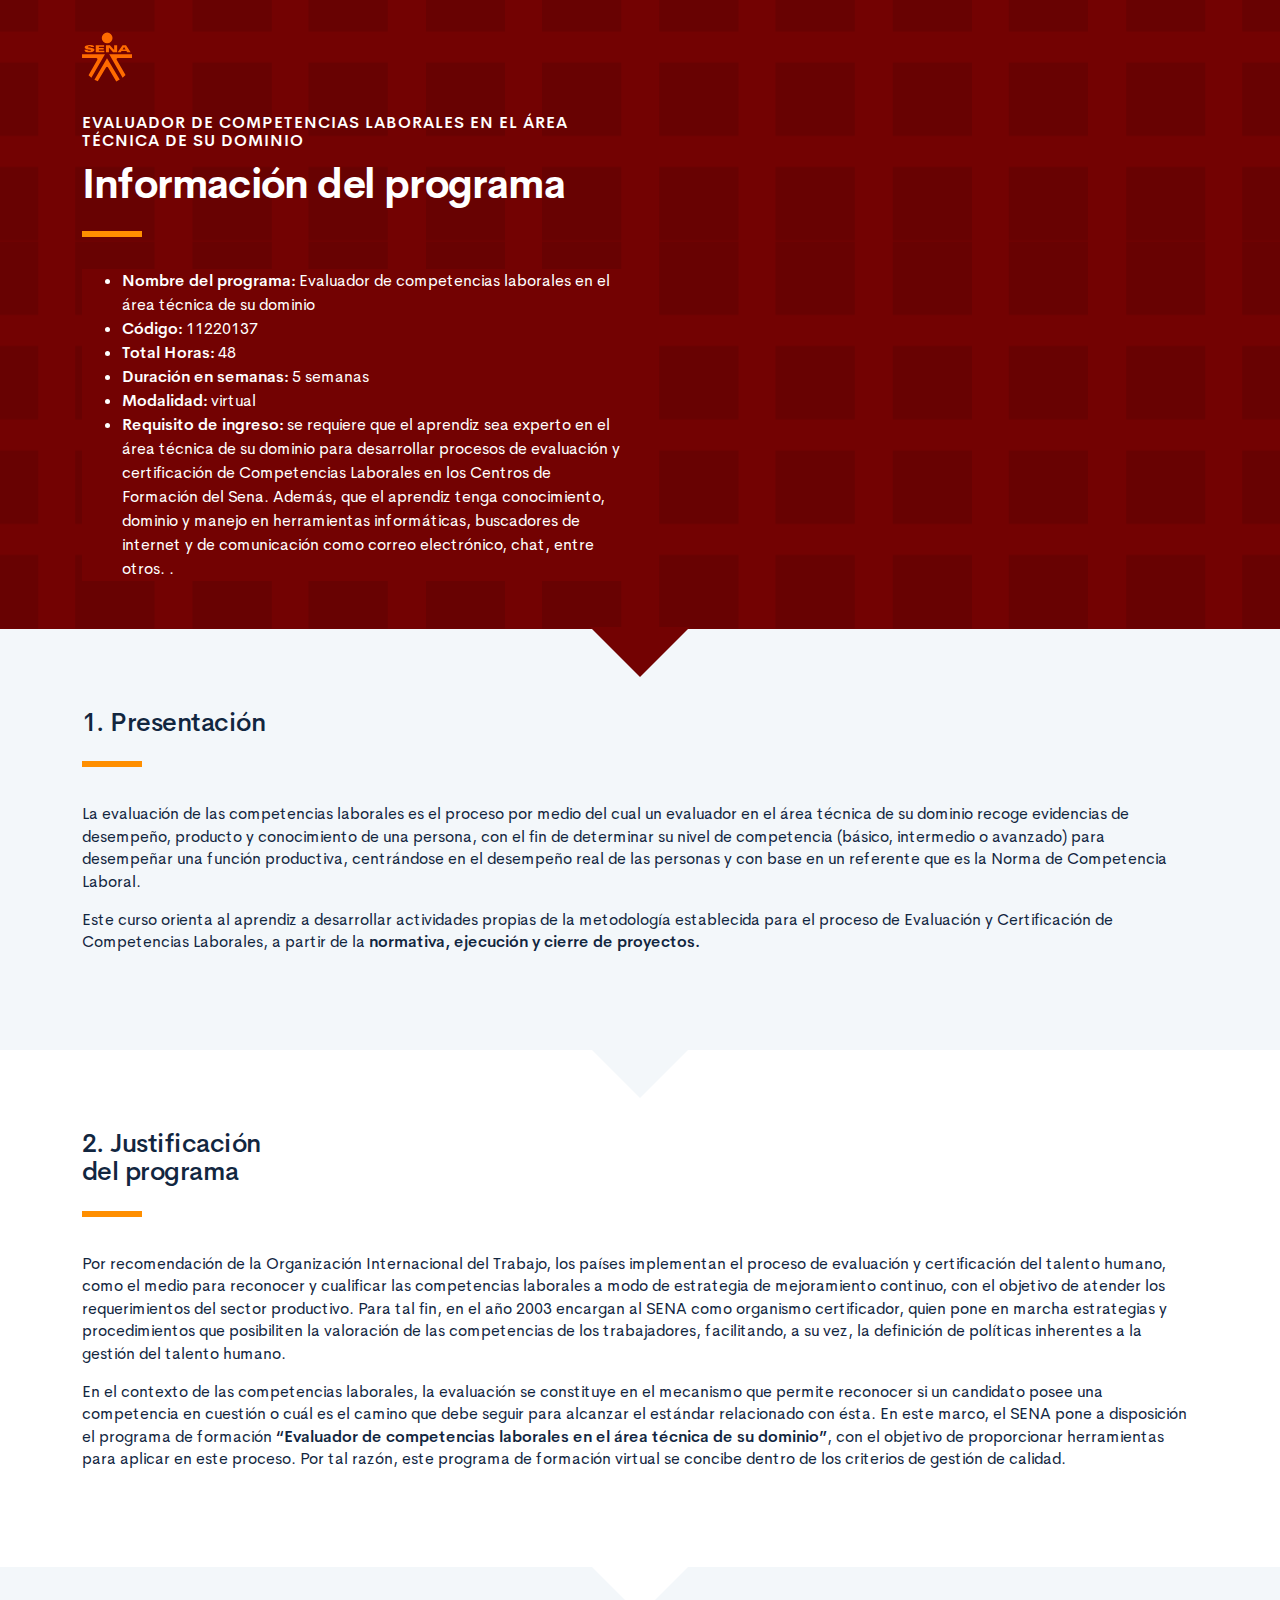
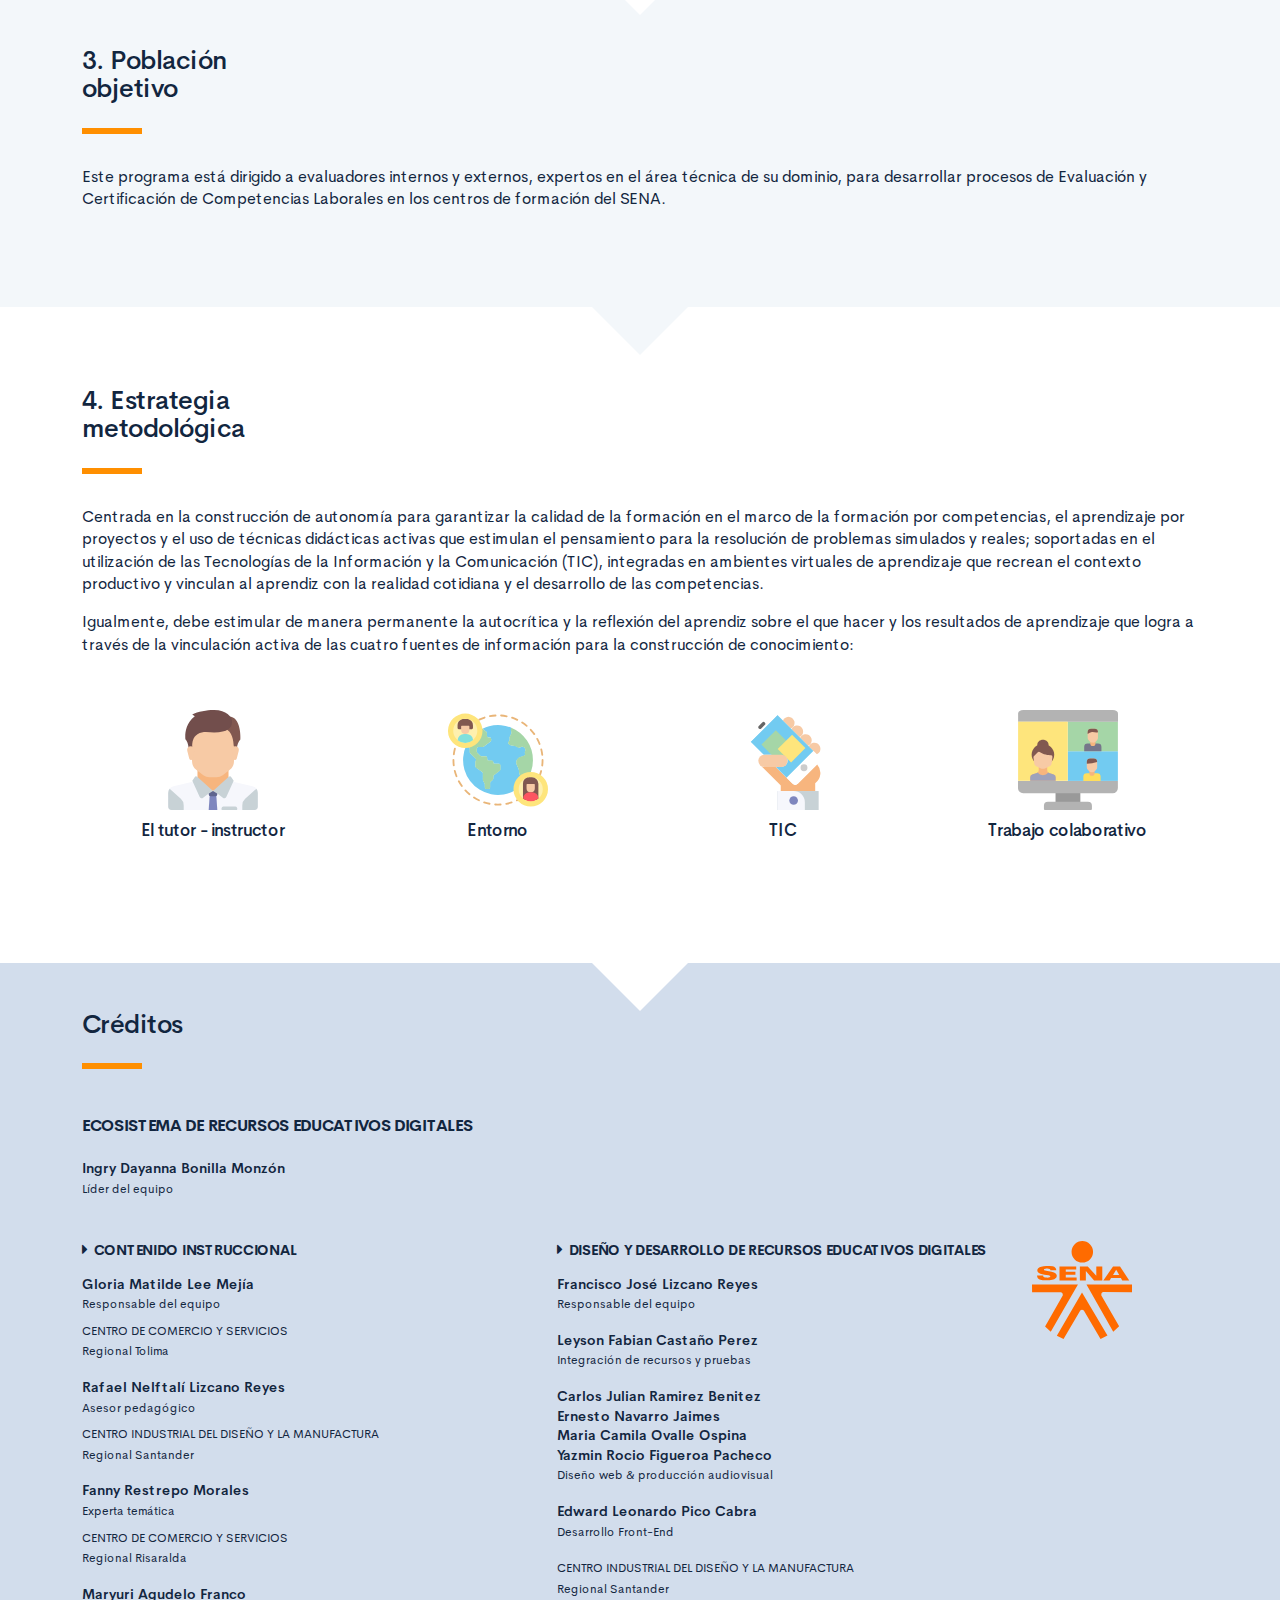
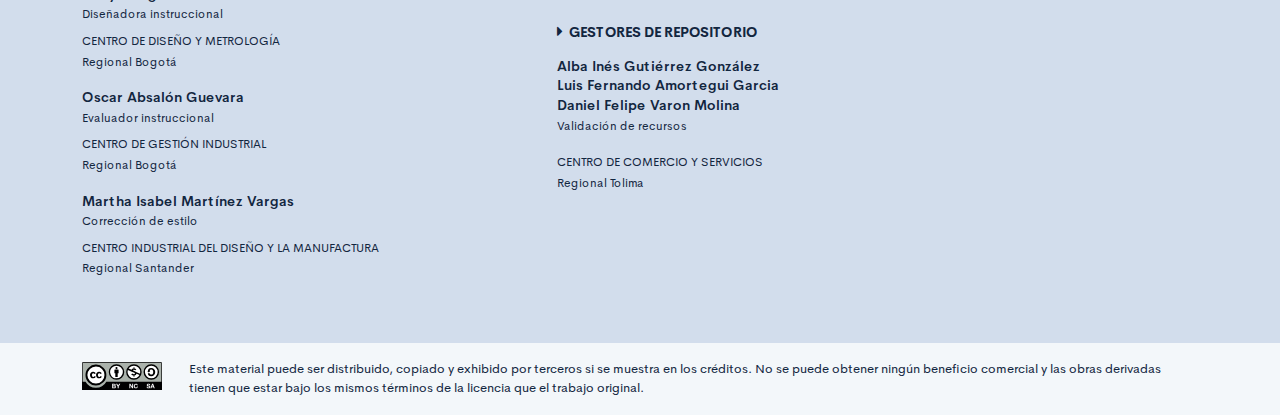
==== public/info.html @ 1df07b6f "Programación 1" ====
<!DOCTYPE html>
<html lang="es">
    <head>
        <meta charset="UTF-8">
        <meta name="viewport" content="width=device-width, user-scalable=no, initial-scale=1.0, maximum-scale=1.0, minimum-scale=1.0">
        <title>Información del programa: Salud Penitenciaria</title>
        <meta meta name="description" content="Ruta de aprendizaje programa Salud penitenciaria.">
        <link rel="icon" type="image/svg+xml" href="assets/images/logos/senaLogo.svg">
        <link rel="stylesheet" href="assets/fonts/feather/feather.css">
        <link rel="stylesheet" href="assets/fonts/fontawesome/css/font-awesome.css">
        <link href="assets/css/fancybox.css" rel="stylesheet">
        <link href="assets/css/animate.css" rel="stylesheet">
        <link rel="stylesheet" href="assets/css/main.css">
    </head>
    <body class="theme-dark page-header-textura" id="page-home">
        <header class="curso-presentacion page-header" id="CursoPresentacion">
            <div class="page-textura">
                <div class="container">
                    <div class="curso-topbar justify-content-center justify-content-md-start"><a class="curso-topbar__logo"><svg xmlns="http://www.w3.org/2000/svg" width="168.273" height="164.177" viewBox="0 0 168.273 164.177">
                                <path id="SENA_LOGO" data-name="SENA LOGO" d="M85.349,1a18.09,18.09,0,1,0,18.09,18.09h0A18.1,18.1,0,0,0,85.349,1ZM25.617,42.983a33.722,33.722,0,0,0-9.386,1.024,11.156,11.156,0,0,0-5.12,2.56A5.346,5.346,0,0,0,10.086,52.2c.683,1.707,2.56,2.9,4.608,3.584,4.437,1.536,9.386,1.877,13.994,2.731a5.1,5.1,0,0,1,2.389,1.024,1.369,1.369,0,0,1-.683,2.048,9.146,9.146,0,0,1-5.291.683A8.354,8.354,0,0,1,20.5,61.244a1.962,1.962,0,0,1-.853-2.389H9.233A7.663,7.663,0,0,0,10.6,63.463a7.59,7.59,0,0,0,4.267,2.389A28.541,28.541,0,0,0,23.4,66.876,52.426,52.426,0,0,0,35,66.023a11.043,11.043,0,0,0,5.8-2.9,5.358,5.358,0,0,0-1.365-8.533,21.267,21.267,0,0,0-5.8-2.048c-3.072-.683-5.973-1.024-9.045-1.536a9.114,9.114,0,0,1-3.072-.853,1.226,1.226,0,0,1,0-2.219,9.369,9.369,0,0,1,4.437-.683,10.554,10.554,0,0,1,4.608.853A1.877,1.877,0,0,1,31.59,49.81h9.9a5.669,5.669,0,0,0-1.195-3.584A8.875,8.875,0,0,0,35.515,43.5c-3.584-.341-6.827-.512-9.9-.512Zm21.333.683V67.217H75.792V62.1H57.531V57.489H73.744V52.54H57.531V48.786H75.109v-5.12Zm47.615,0H81.253V67.217H91.322V51.346l13.824,15.872h13.824V43.666H108.9v15.7Zm42.495,0L120.676,67.217h10.581l2.56-4.267H150.2l2.389,4.267h11.776l-15.53-23.551ZM142.35,49.3l5.12,8.533h-10.41ZM.7,74.044l.171,12.8L49,86.673c2.389.512,3.925,2.048,3.413,5.8l-29.7,51.711,9.557,9.045L78.01,74.044Zm91.646,0L137.4,152.89l9.9-8.874L117.433,92.3c-.512-3.584.853-5.291,3.413-5.8l48.127.171V74.044ZM84.837,87.185,42.512,159.546l11.264,5.461,28.159-47.615a4.283,4.283,0,0,1,2.9-1.195,4.681,4.681,0,0,1,3.072,1.195l28.159,47.786,11.605-5.973Z" transform="translate(-0.7 -1)" fill="#FF6B00" />
                            </svg>
                        </a></div>
                    <div class="curso-portada">
                        <div class="row align-items-center">
                            <div class="col-12 col-lg-6">
                                <h3 class="curso-subtitulo">Evaluador de competencias laborales en el área técnica de su dominio</h3>
                                <h1 class="curso-titulo">Información del programa</h1>
                                <div class="brand-line-primary"></div>
                                <p class="curso-descripcion">
                                <ul class="bg-brand-color-dark text-white">
                                    <li> <span><strong>Nombre del programa:</strong> Evaluador de competencias laborales en el área técnica de su dominio</span></li>
                                    <li> <span><strong>Código:</strong> 11220137</span></li>
                                    <li> <span><strong>Total Horas:</strong> 48</span></li>
                                    <li> <span><strong>Duración en semanas:</strong> 5 semanas</span></li>
                                    <li> <span><strong>Modalidad:</strong> virtual</span></li>
                                    <li> <span><strong>Requisito de ingreso:</strong> se requiere que el aprendiz sea experto en el área técnica de su dominio para desarrollar procesos de evaluación y certificación de Competencias Laborales en los Centros de Formación del Sena. Además, que el aprendiz tenga conocimiento, dominio y manejo en herramientas informáticas, buscadores de internet y de comunicación como correo electrónico, chat, entre otros. </i>.</span></li>
                                </ul>
                                </p>
                            </div>
                            <div class="col-12 col-lg-6">
                                <div class="embed-responsive embed-responsive-16by9"><iframe class="embed-responsive-item" width="560" height="315" src="https://www.youtube.com/embed/yAttOSxoYdc" frameborder="0" allow="accelerometer; autoplay; encrypted-media; gyroscope; picture-in-picture" allowfullscreen=""> </iframe></div>
                            </div>
                        </div>
                    </div>
                </div>
            </div>
        </header>
        <section class="section section-dark" id="Presentacion">
            <div class="container">
                <h1> 1. Presentación</h1>
                <div class="brand-line-primary"></div>
                <p class="mt-5">La evaluación de las competencias laborales es el proceso por medio del cual un evaluador en el área técnica de su dominio recoge evidencias de desempeño, producto y conocimiento de una persona, con el fin de determinar su nivel de competencia (básico, intermedio o avanzado) para desempeñar una función productiva, centrándose en el desempeño real de las personas y con base en un referente que es la Norma de Competencia Laboral.</p>
                <p>Este curso orienta al aprendiz a desarrollar actividades propias de la metodología establecida para el proceso de Evaluación y Certificación de Competencias Laborales, a partir de la <strong>normativa, ejecución y cierre de proyectos.</strong> </p>
            </div>
        </section>
        <section class="section section-light" id="Justificacion">
            <div class="container">
                <h1> 2. Justificación<br> del programa</h1>
                <div class="brand-line-primary"></div>
                <p class="mt-5">Por recomendación de la Organización Internacional del Trabajo, los países implementan el proceso de evaluación y certificación del talento humano, como el medio para reconocer y cualificar las competencias laborales a modo de estrategia de mejoramiento continuo, con el objetivo de atender los requerimientos del sector productivo. Para tal fin, en el año 2003 encargan al SENA como organismo certificador, quien pone en marcha estrategias y procedimientos que posibiliten la valoración de las competencias de los trabajadores, facilitando, a su vez, la definición de políticas inherentes a la gestión del talento humano.</p>
                <p>En el contexto de las competencias laborales, la evaluación se constituye en el mecanismo que permite reconocer si un candidato posee una competencia en cuestión o cuál es el camino que debe seguir para alcanzar el estándar relacionado con ésta. En este marco, el SENA pone a disposición el programa de formación <strong>“Evaluador de competencias laborales en el área técnica de su dominio”</strong>, con el objetivo de proporcionar herramientas para aplicar en este proceso. Por tal razón, este programa de formación virtual se concibe dentro de los criterios de gestión de calidad.</p>
            </div>
        </section>
        <section class="section section-dark" id="Poblacion">
            <div class="container">
                <h1> 3. Población <br>objetivo</h1>
                <div class="brand-line-primary"></div>
                <p>Este programa está dirigido a evaluadores internos y externos, expertos en el área técnica de su dominio, para desarrollar procesos de Evaluación y Certificación de Competencias Laborales en los centros de formación del SENA.</p>
            </div>
        </section>
        <section class="section section-light" id="Estrategia">
            <div class="container">
                <h1>4. Estrategia <br>metodológica</h1>
                <div class="brand-line-primary"></div>
                <p>Centrada en la construcción de autonomía para garantizar la calidad de la formación en el marco de la formación por competencias, el aprendizaje por proyectos y el uso de técnicas didácticas activas que estimulan el pensamiento para la resolución de problemas simulados y reales; soportadas en el utilización de las Tecnologías de la Información y la Comunicación (TIC), integradas en ambientes virtuales de aprendizaje que recrean el contexto productivo y vinculan al aprendiz con la realidad cotidiana y el desarrollo de las competencias. </p>
                <p>Igualmente, debe estimular de manera permanente la autocrítica y la reflexión del aprendiz sobre el que hacer y los resultados de aprendizaje que logra a través de la vinculación activa de las cuatro fuentes de información para la construcción de conocimiento: </p>
                <div class="row mt-4">
                    <article class="col-md-6 col-lg-3 my-2">
                        <div class="box bg-gray-200 d-flex flex-column justify-content-center align-items-center p-4 rounded-lg"><img class="img-fluid" src="assets/images/info/tutor.svg" style="width: 100px; height: 100px;">
                            <h3 class="my-3">El tutor - instructor</h3>
                        </div>
                    </article>
                    <article class="col-md-6 col-lg-3 my-2">
                        <div class="box bg-gray-200 d-flex flex-column justify-content-center align-items-center p-4 rounded-lg"><img class="img-fluid" src="assets/images/info/entorno.svg" style="width: 100px; height: 100px;">
                            <h3 class="my-3">Entorno</h3>
                        </div>
                    </article>
                    <article class="col-md-6 col-lg-3 my-2">
                        <div class="box bg-gray-200 d-flex flex-column justify-content-center align-items-center p-4 rounded-lg"><img class="img-fluid" src="assets/images/info/tic.svg" style="width: 100px; height: 100px;">
                            <h3 class="my-3">TIC</h3>
                        </div>
                    </article>
                    <article class="col-md-6 col-lg-3 my-2">
                        <div class="box bg-gray-200 d-flex flex-column justify-content-center align-items-center p-4 rounded-lg" style="height: 100%;"><img class="img-fluid" src="assets/images/info/colaborativo.svg" style="width: 100px; height: 100px;">
                            <h3 class="my-3">Trabajo colaborativo</h3>
                        </div>
                    </article>
                </div>
            </div>
        </section>
        <footer class="footer" id="Creditos">
            <div class="container">
                <h1>Créditos </h1>
                <div class="brand-line-primary"></div>
                <div class="row">
                    <div class="col-12 col-md-5">
                        <h3 class="footer-subtitulo mb-4">ECOSISTEMA DE RECURSOS EDUCATIVOS DIGITALES </h3>
                        <p class="footer-texto mb-2"><strong>Ingry Dayanna Bonilla Monzón</strong><br /> <span class="text-small">Líder del equipo</span></p>
                    </div>
                </div>
                <div class="row mt-5">
                    <div class="col-12 col-md-5">
                        <h4 class="footer-subtitulo-2 mt-0">
                            <div class="fa fa-caret-right mr-2"></div>Contenido Instruccional
                        </h4>
                        <p class="footer-texto mb-2"><strong>Gloria Matilde Lee Mejía </strong><br /> <span class="text-small">Responsable del equipo</span></p>
                        <p class="footer-texto"><span class="text-small text-uppercase">Centro de Comercio y Servicios</span><br /><span class="text-small">Regional Tolima</span></p>
                        <p class="footer-texto mb-2"><strong>Rafael Nelftalí Lizcano Reyes</strong><br /> <span class="text-small">Asesor pedagógico<br /></span></p>
                        <p class="footer-texto"><span class="text-small text-uppercase">Centro industrial del diseño y la manufactura </span><br /><span class="text-small">Regional Santander </span></p>
                        <p class="footer-texto mb-2"><strong>Fanny Restrepo Morales</strong><br /><span class="text-small">Experta temática<br /></span></p>
                        <p class="footer-texto"><span class="text-small text-uppercase">Centro de Comercio y Servicios </span><br /><span class="text-small">Regional Risaralda</span></p>
                        <p class="footer-texto mb-2"><strong>Maryuri Agudelo Franco</strong><br /><span class="text-small">Diseñadora instruccional<br /></span></p>
                        <p class="footer-texto"><span class="text-small text-uppercase">Centro de Diseño y Metrología </span><br /><span class="text-small">Regional Bogotá </span></p>
                        <p class="footer-texto mb-2"><strong>Oscar Absalón Guevara</strong><br /> <span class="text-small">Evaluador instruccional<br /></span></p>
                        <p class="footer-texto"><span class="text-small text-uppercase">Centro de Gestión Industrial</span><br /><span class="text-small">Regional Bogotá </span></p>
                        <p class="footer-texto mb-2"><strong>Martha Isabel Martínez Vargas</strong><br /> <span class="text-small">Corrección de estilo<br /></span></p>
                        <p class="footer-texto"><span class="text-small text-uppercase">Centro industrial del diseño y la manufactura</span><br /><span class="text-small">Regional Santander</span></p>
                    </div>
                    <div class="col-12 col-md-5">
                        <h4 class="footer-subtitulo-2 mt-0">
                            <div class="fa fa-caret-right mr-2"></div>Diseño y desarrollo de recursos educativos digitales
                        </h4>
                        <p class="footer-texto"><strong>Francisco José Lizcano Reyes </strong><br /> <span class="text-small">Responsable del equipo<br /></span></p>
                        <p class="footer-texto"><strong>Leyson Fabian Castaño Perez</strong><br /> <span class="text-small">Integración de recursos y pruebas<br /></span></p>
                        <p class="footer-texto"> <strong>Carlos Julian Ramirez Benitez</strong><br />
                            <strong>Ernesto Navarro Jaimes</strong><br />
                            <strong>Maria Camila Ovalle Ospina</strong><br />
                            <strong>Yazmin Rocio Figueroa Pacheco</strong><br /><span class="text-small">Diseño web & producción audiovisual<br /></span></p>
                        <p class="footer-texto"><strong>Edward Leonardo Pico Cabra</strong><br /> <span class="text-small">Desarrollo Front-End<br /></span></p>
                        <p class="footer-texto"><span class="text-small text-uppercase">CENTRO INDUSTRIAL DEL DISEÑO Y LA MANUFACTURA </span><br /><span class="text-small">Regional Santander </span></p>
                        <h4 class="footer-subtitulo-2 mt-4">
                            <div class="fa fa-caret-right mr-2"></div>Gestores de repositorio
                        </h4>
                        <p class="footer-texto"> <strong>Alba Inés Gutiérrez González</strong><br />
                            <strong>Luis Fernando Amortegui Garcia</strong><br />
                            <strong>Daniel Felipe Varon Molina</strong><br /><span class="text-small">Validación de recursos<br /></span></p>
                        <p class="footer-texto"><span class="text-small text-uppercase">CENTRO DE COMERCIO Y SERVICIOS</span><br /><span class="text-small">Regional Tolima</span></p>
                    </div>
                    <div class="col-12 col-md-2">
                        <div class="d-flex flex-column justify-content-center"><img src="assets/images/logos/senaLogo.svg" style="max-width:100px" /></div>
                    </div>
                </div>
            </div>
        </footer>
        <section id="cc">
            <div class="container">
                <div class="d-flex flex-column flex-sm-row"><span class="pr-3"><i class="icon cc"></i></span><span>Este material puede ser distribuido, copiado y exhibido por terceros si se muestra en los créditos. No se puede obtener ningún beneficio comercial y las obras derivadas tienen que estar bajo los mismos términos de la licencia que el trabajo original.</span></div>
            </div>
        </section>
    </body>
</html>
---- public/assets/fonts/feather/feather.css ----
@font-face {
  font-family: 'Feather';
  src:
    url('fonts/Feather.ttf?sdxovp') format('truetype'),
    url('fonts/Feather.woff?sdxovp') format('woff'),
    url('fonts/Feather.svg?sdxovp#Feather') format('svg');
  font-weight: normal;
  font-style: normal;
}

.fe {
  /* use !important to prevent issues with browser extensions that change fonts */
  font-family: 'Feather' !important;
  speak: none;
  font-style: normal;
  font-weight: normal;
  font-variant: normal;
  text-transform: none;
  line-height: 1;

  /* Better Font Rendering =========== */
  -webkit-font-smoothing: antialiased;
  -moz-osx-font-smoothing: grayscale;
}

.fe-activity:before {
  content: "\e900";
}
.fe-airplay:before {
  content: "\e901";
}
.fe-alert-circle:before {
  content: "\e902";
}
.fe-alert-octagon:before {
  content: "\e903";
}
.fe-alert-triangle:before {
  content: "\e904";
}
.fe-align-center:before {
  content: "\e905";
}
.fe-align-justify:before {
  content: "\e906";
}
.fe-align-left:before {
  content: "\e907";
}
.fe-align-right:before {
  content: "\e908";
}
.fe-anchor:before {
  content: "\e909";
}
.fe-aperture:before {
  content: "\e90a";
}
.fe-archive:before {
  content: "\e90b";
}
.fe-arrow-down:before {
  content: "\e90c";
}
.fe-arrow-down-circle:before {
  content: "\e90d";
}
.fe-arrow-down-left:before {
  content: "\e90e";
}
.fe-arrow-down-right:before {
  content: "\e90f";
}
.fe-arrow-left:before {
  content: "\e910";
}
.fe-arrow-left-circle:before {
  content: "\e911";
}
.fe-arrow-right:before {
  content: "\e912";
}
.fe-arrow-right-circle:before {
  content: "\e913";
}
.fe-arrow-up:before {
  content: "\e914";
}
.fe-arrow-up-circle:before {
  content: "\e915";
}
.fe-arrow-up-left:before {
  content: "\e916";
}
.fe-arrow-up-right:before {
  content: "\e917";
}
.fe-at-sign:before {
  content: "\e918";
}
.fe-award:before {
  content: "\e919";
}
.fe-bar-chart:before {
  content: "\e91a";
}
.fe-bar-chart-2:before {
  content: "\e91b";
}
.fe-battery:before {
  content: "\e91c";
}
.fe-battery-charging:before {
  content: "\e91d";
}
.fe-bell:before {
  content: "\e91e";
}
.fe-bell-off:before {
  content: "\e91f";
}
.fe-bluetooth:before {
  content: "\e920";
}
.fe-bold:before {
  content: "\e921";
}
.fe-book:before {
  content: "\e922";
}
.fe-book-open:before {
  content: "\e923";
}
.fe-bookmark:before {
  content: "\e924";
}
.fe-box:before {
  content: "\e925";
}
.fe-briefcase:before {
  content: "\e926";
}
.fe-calendar:before {
  content: "\e927";
}
.fe-camera:before {
  content: "\e928";
}
.fe-camera-off:before {
  content: "\e929";
}
.fe-cast:before {
  content: "\e92a";
}
.fe-check:before {
  content: "\e92b";
}
.fe-check-circle:before {
  content: "\e92c";
}
.fe-check-square:before {
  content: "\e92d";
}
.fe-chevron-down:before {
  content: "\e92e";
}
.fe-chevron-left:before {
  content: "\e92f";
}
.fe-chevron-right:before {
  content: "\e930";
}
.fe-chevron-up:before {
  content: "\e931";
}
.fe-chevrons-down:before {
  content: "\e932";
}
.fe-chevrons-left:before {
  content: "\e933";
}
.fe-chevrons-right:before {
  content: "\e934";
}
.fe-chevrons-up:before {
  content: "\e935";
}
.fe-chrome:before {
  content: "\e936";
}
.fe-circle:before {
  content: "\e937";
}
.fe-clipboard:before {
  content: "\e938";
}
.fe-clock:before {
  content: "\e939";
}
.fe-cloud:before {
  content: "\e93a";
}
.fe-cloud-drizzle:before {
  content: "\e93b";
}
.fe-cloud-lightning:before {
  content: "\e93c";
}
.fe-cloud-off:before {
  content: "\e93d";
}
.fe-cloud-rain:before {
  content: "\e93e";
}
.fe-cloud-snow:before {
  content: "\e93f";
}
.fe-code:before {
  content: "\e940";
}
.fe-codepen:before {
  content: "\e941";
}
.fe-command:before {
  content: "\e942";
}
.fe-compass:before {
  content: "\e943";
}
.fe-copy:before {
  content: "\e944";
}
.fe-corner-down-left:before {
  content: "\e945";
}
.fe-corner-down-right:before {
  content: "\e946";
}
.fe-corner-left-down:before {
  content: "\e947";
}
.fe-corner-left-up:before {
  content: "\e948";
}
.fe-corner-right-down:before {
  content: "\e949";
}
.fe-corner-right-up:before {
  content: "\e94a";
}
.fe-corner-up-left:before {
  content: "\e94b";
}
.fe-corner-up-right:before {
  content: "\e94c";
}
.fe-cpu:before {
  content: "\e94d";
}
.fe-credit-card:before {
  content: "\e94e";
}
.fe-crop:before {
  content: "\e94f";
}
.fe-crosshair:before {
  content: "\e950";
}
.fe-database:before {
  content: "\e951";
}
.fe-delete:before {
  content: "\e952";
}
.fe-disc:before {
  content: "\e953";
}
.fe-dollar-sign:before {
  content: "\e954";
}
.fe-download:before {
  content: "\e955";
}
.fe-download-cloud:before {
  content: "\e956";
}
.fe-droplet:before {
  content: "\e957";
}
.fe-edit:before {
  content: "\e958";
}
.fe-edit-2:before {
  content: "\e959";
}
.fe-edit-3:before {
  content: "\e95a";
}
.fe-external-link:before {
  content: "\e95b";
}
.fe-eye:before {
  content: "\e95c";
}
.fe-eye-off:before {
  content: "\e95d";
}
.fe-facebook:before {
  content: "\e95e";
}
.fe-fast-forward:before {
  content: "\e95f";
}
.fe-feather:before {
  content: "\e960";
}
.fe-file:before {
  content: "\e961";
}
.fe-file-minus:before {
  content: "\e962";
}
.fe-file-plus:before {
  content: "\e963";
}
.fe-file-text:before {
  content: "\e964";
}
.fe-film:before {
  content: "\e965";
}
.fe-filter:before {
  content: "\e966";
}
.fe-flag:before {
  content: "\e967";
}
.fe-folder:before {
  content: "\e968";
}
.fe-folder-minus:before {
  content: "\e969";
}
.fe-folder-plus:before {
  content: "\e96a";
}
.fe-gift:before {
  content: "\e96b";
}
.fe-git-branch:before {
  content: "\e96c";
}
.fe-git-commit:before {
  content: "\e96d";
}
.fe-git-merge:before {
  content: "\e96e";
}
.fe-git-pull-request:before {
  content: "\e96f";
}
.fe-github:before {
  content: "\e970";
}
.fe-gitlab:before {
  content: "\e971";
}
.fe-globe:before {
  content: "\e972";
}
.fe-grid:before {
  content: "\e973";
}
.fe-hard-drive:before {
  content: "\e974";
}
.fe-hash:before {
  content: "\e975";
}
.fe-headphones:before {
  content: "\e976";
}
.fe-heart:before {
  content: "\e977";
}
.fe-help-circle:before {
  content: "\e978";
}
.fe-home:before {
  content: "\e979";
}
.fe-image:before {
  content: "\e97a";
}
.fe-inbox:before {
  content: "\e97b";
}
.fe-info:before {
  content: "\e97c";
}
.fe-instagram:before {
  content: "\e97d";
}
.fe-italic:before {
  content: "\e97e";
}
.fe-layers:before {
  content: "\e97f";
}
.fe-layout:before {
  content: "\e980";
}
.fe-life-buoy:before {
  content: "\e981";
}
.fe-link:before {
  content: "\e982";
}
.fe-link-2:before {
  content: "\e983";
}
.fe-linkedin:before {
  content: "\e984";
}
.fe-list:before {
  content: "\e985";
}
.fe-loader:before {
  content: "\e986";
}
.fe-lock:before {
  content: "\e987";
}
.fe-log-in:before {
  content: "\e988";
}
.fe-log-out:before {
  content: "\e989";
}
.fe-mail:before {
  content: "\e98a";
}
.fe-map:before {
  content: "\e98b";
}
.fe-map-pin:before {
  content: "\e98c";
}
.fe-maximize:before {
  content: "\e98d";
}
.fe-maximize-2:before {
  content: "\e98e";
}
.fe-menu:before {
  content: "\e98f";
}
.fe-message-circle:before {
  content: "\e990";
}
.fe-message-square:before {
  content: "\e991";
}
.fe-mic:before {
  content: "\e992";
}
.fe-mic-off:before {
  content: "\e993";
}
.fe-minimize:before {
  content: "\e994";
}
.fe-minimize-2:before {
  content: "\e995";
}
.fe-minus:before {
  content: "\e996";
}
.fe-minus-circle:before {
  content: "\e997";
}
.fe-minus-square:before {
  content: "\e998";
}
.fe-monitor:before {
  content: "\e999";
}
.fe-moon:before {
  content: "\e99a";
}
.fe-more-horizontal:before {
  content: "\e99b";
}
.fe-more-vertical:before {
  content: "\e99c";
}
.fe-move:before {
  content: "\e99d";
}
.fe-music:before {
  content: "\e99e";
}
.fe-navigation:before {
  content: "\e99f";
}
.fe-navigation-2:before {
  content: "\e9a0";
}
.fe-octagon:before {
  content: "\e9a1";
}
.fe-package:before {
  content: "\e9a2";
}
.fe-paperclip:before {
  content: "\e9a3";
}
.fe-pause:before {
  content: "\e9a4";
}
.fe-pause-circle:before {
  content: "\e9a5";
}
.fe-percent:before {
  content: "\e9a6";
}
.fe-phone:before {
  content: "\e9a7";
}
.fe-phone-call:before {
  content: "\e9a8";
}
.fe-phone-forwarded:before {
  content: "\e9a9";
}
.fe-phone-incoming:before {
  content: "\e9aa";
}
.fe-phone-missed:before {
  content: "\e9ab";
}
.fe-phone-off:before {
  content: "\e9ac";
}
.fe-phone-outgoing:before {
  content: "\e9ad";
}
.fe-pie-chart:before {
  content: "\e9ae";
}
.fe-play:before {
  content: "\e9af";
}
.fe-play-circle:before {
  content: "\e9b0";
}
.fe-plus:before {
  content: "\e9b1";
}
.fe-plus-circle:before {
  content: "\e9b2";
}
.fe-plus-square:before {
  content: "\e9b3";
}
.fe-pocket:before {
  content: "\e9b4";
}
.fe-power:before {
  content: "\e9b5";
}
.fe-printer:before {
  content: "\e9b6";
}
.fe-radio:before {
  content: "\e9b7";
}
.fe-refresh-ccw:before {
  content: "\e9b8";
}
.fe-refresh-cw:before {
  content: "\e9b9";
}
.fe-repeat:before {
  content: "\e9ba";
}
.fe-rewind:before {
  content: "\e9bb";
}
.fe-rotate-ccw:before {
  content: "\e9bc";
}
.fe-rotate-cw:before {
  content: "\e9bd";
}
.fe-rss:before {
  content: "\e9be";
}
.fe-save:before {
  content: "\e9bf";
}
.fe-scissors:before {
  content: "\e9c0";
}
.fe-search:before {
  content: "\e9c1";
}
.fe-send:before {
  content: "\e9c2";
}
.fe-server:before {
  content: "\e9c3";
}
.fe-settings:before {
  content: "\e9c4";
}
.fe-share:before {
  content: "\e9c5";
}
.fe-share-2:before {
  content: "\e9c6";
}
.fe-shield:before {
  content: "\e9c7";
}
.fe-shield-off:before {
  content: "\e9c8";
}
.fe-shopping-bag:before {
  content: "\e9c9";
}
.fe-shopping-cart:before {
  content: "\e9ca";
}
.fe-shuffle:before {
  content: "\e9cb";
}
.fe-sidebar:before {
  content: "\e9cc";
}
.fe-skip-back:before {
  content: "\e9cd";
}
.fe-skip-forward:before {
  content: "\e9ce";
}
.fe-slack:before {
  content: "\e9cf";
}
.fe-slash:before {
  content: "\e9d0";
}
.fe-sliders:before {
  content: "\e9d1";
}
.fe-smartphone:before {
  content: "\e9d2";
}
.fe-speaker:before {
  content: "\e9d3";
}
.fe-square:before {
  content: "\e9d4";
}
.fe-star:before {
  content: "\e9d5";
}
.fe-stop-circle:before {
  content: "\e9d6";
}
.fe-sun:before {
  content: "\e9d7";
}
.fe-sunrise:before {
  content: "\e9d8";
}
.fe-sunset:before {
  content: "\e9d9";
}
.fe-tablet:before {
  content: "\e9da";
}
.fe-tag:before {
  content: "\e9db";
}
.fe-target:before {
  content: "\e9dc";
}
.fe-terminal:before {
  content: "\e9dd";
}
.fe-thermometer:before {
  content: "\e9de";
}
.fe-thumbs-down:before {
  content: "\e9df";
}
.fe-thumbs-up:before {
  content: "\e9e0";
}
.fe-toggle-left:before {
  content: "\e9e1";
}
.fe-toggle-right:before {
  content: "\e9e2";
}
.fe-trash:before {
  content: "\e9e3";
}
.fe-trash-2:before {
  content: "\e9e4";
}
.fe-trending-down:before {
  content: "\e9e5";
}
.fe-trending-up:before {
  content: "\e9e6";
}
.fe-triangle:before {
  content: "\e9e7";
}
.fe-truck:before {
  content: "\e9e8";
}
.fe-tv:before {
  content: "\e9e9";
}
.fe-twitter:before {
  content: "\e9ea";
}
.fe-type:before {
  content: "\e9eb";
}
.fe-umbrella:before {
  content: "\e9ec";
}
.fe-underline:before {
  content: "\e9ed";
}
.fe-unlock:before {
  content: "\e9ee";
}
.fe-upload:before {
  content: "\e9ef";
}
.fe-upload-cloud:before {
  content: "\e9f0";
}
.fe-user:before {
  content: "\e9f1";
}
.fe-user-check:before {
  content: "\e9f2";
}
.fe-user-minus:before {
  content: "\e9f3";
}
.fe-user-plus:before {
  content: "\e9f4";
}
.fe-user-x:before {
  content: "\e9f5";
}
.fe-users:before {
  content: "\e9f6";
}
.fe-video:before {
  content: "\e9f7";
}
.fe-video-off:before {
  content: "\e9f8";
}
.fe-voicemail:before {
  content: "\e9f9";
}
.fe-volume:before {
  content: "\e9fa";
}
.fe-volume-1:before {
  content: "\e9fb";
}
.fe-volume-2:before {
  content: "\e9fc";
}
.fe-volume-x:before {
  content: "\e9fd";
}
.fe-watch:before {
  content: "\e9fe";
}
.fe-wifi:before {
  content: "\e9ff";
}
.fe-wifi-off:before {
  content: "\ea00";
}
.fe-wind:before {
  content: "\ea01";
}
.fe-x:before {
  content: "\ea02";
}
.fe-x-circle:before {
  content: "\ea03";
}
.fe-x-square:before {
  content: "\ea04";
}
.fe-youtube:before {
  content: "\ea05";
}
.fe-zap:before {
  content: "\ea06";
}
.fe-zap-off:before {
  content: "\ea07";
}
.fe-zoom-in:before {
  content: "\ea08";
}
.fe-zoom-out:before {
  content: "\ea09";
}
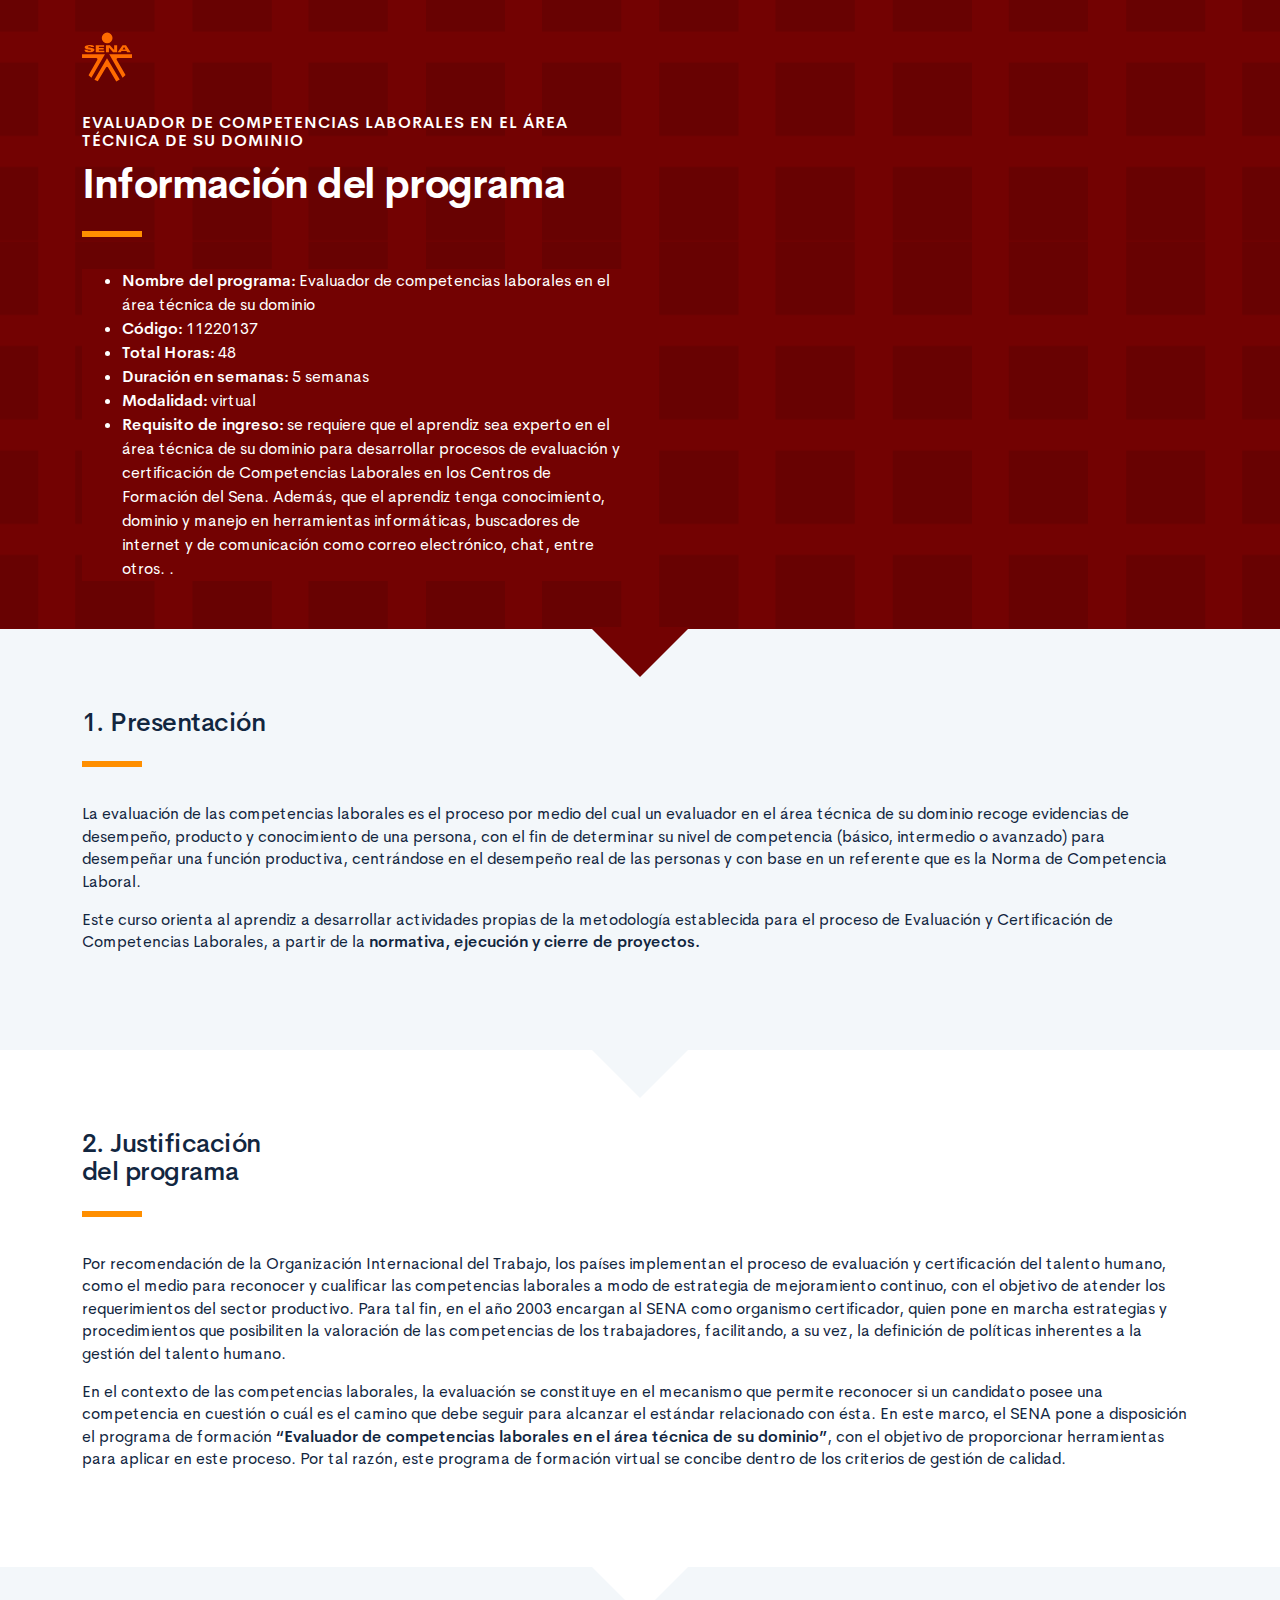
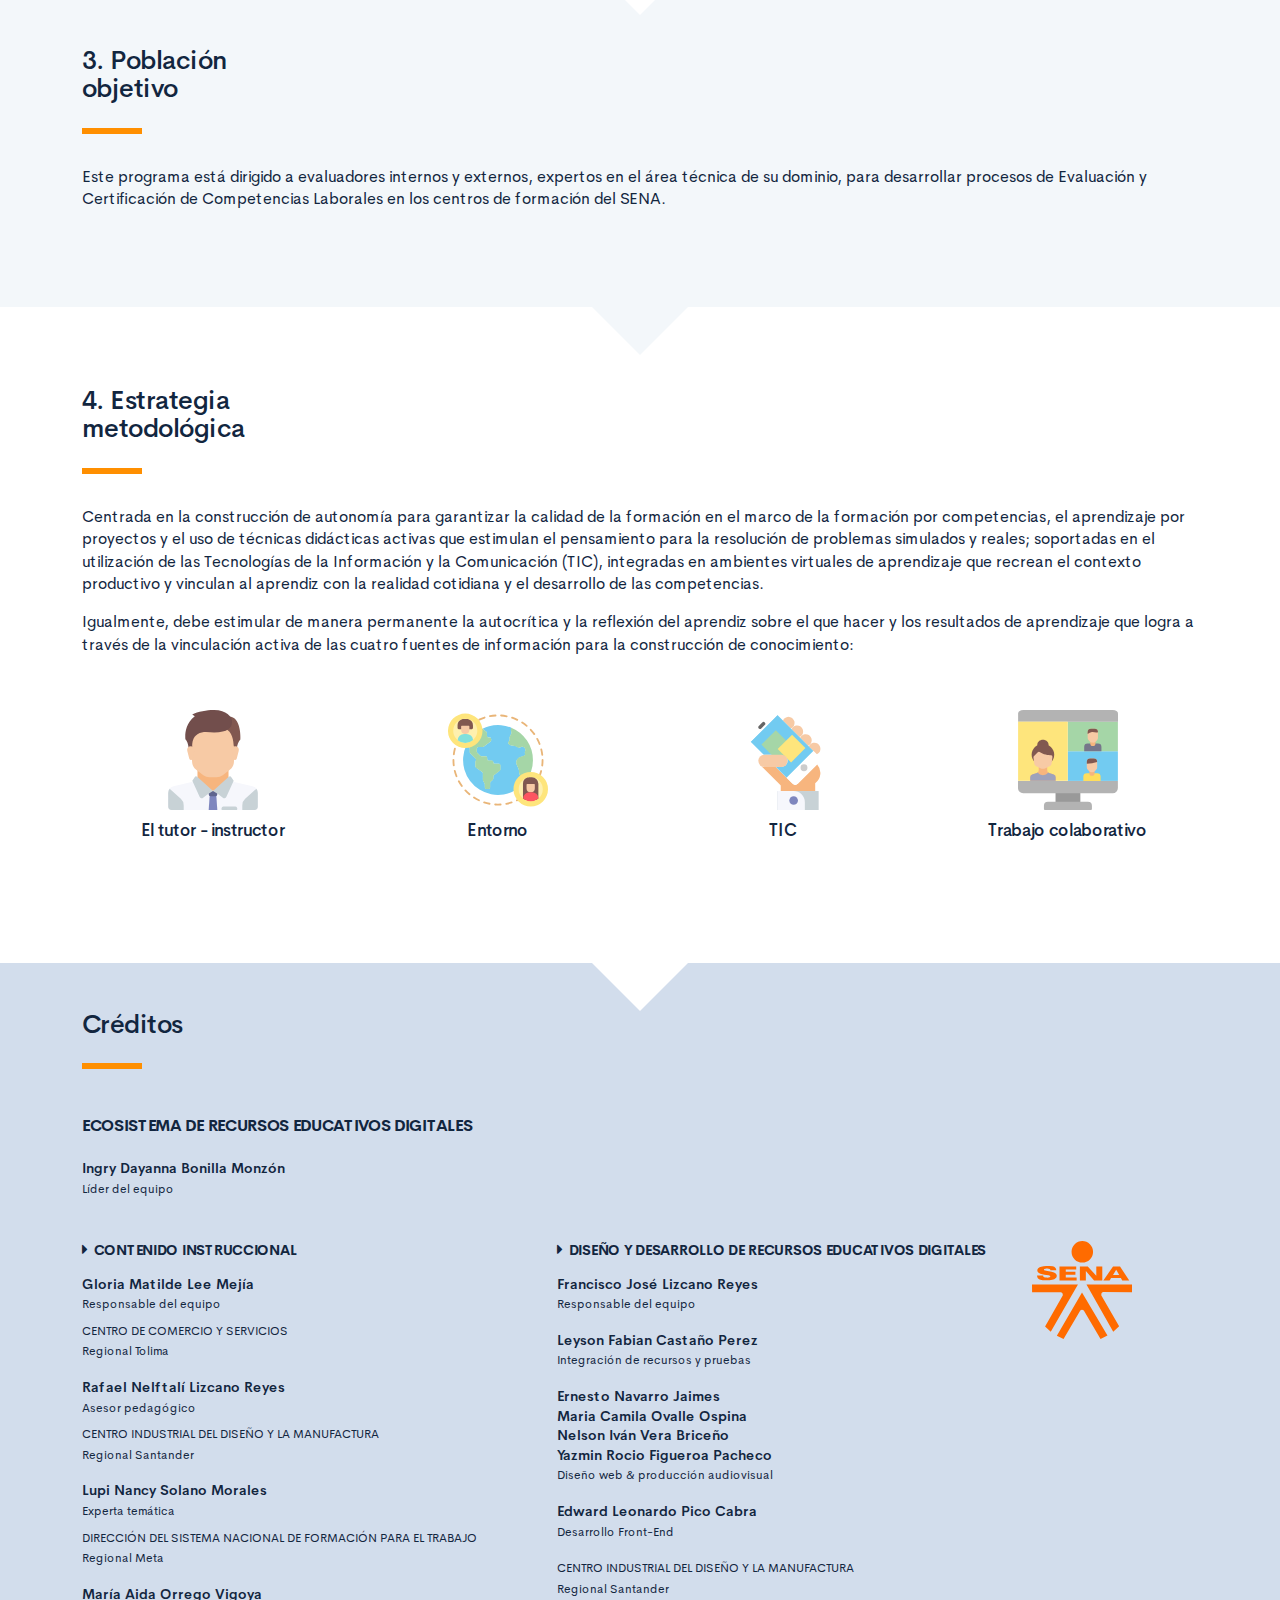
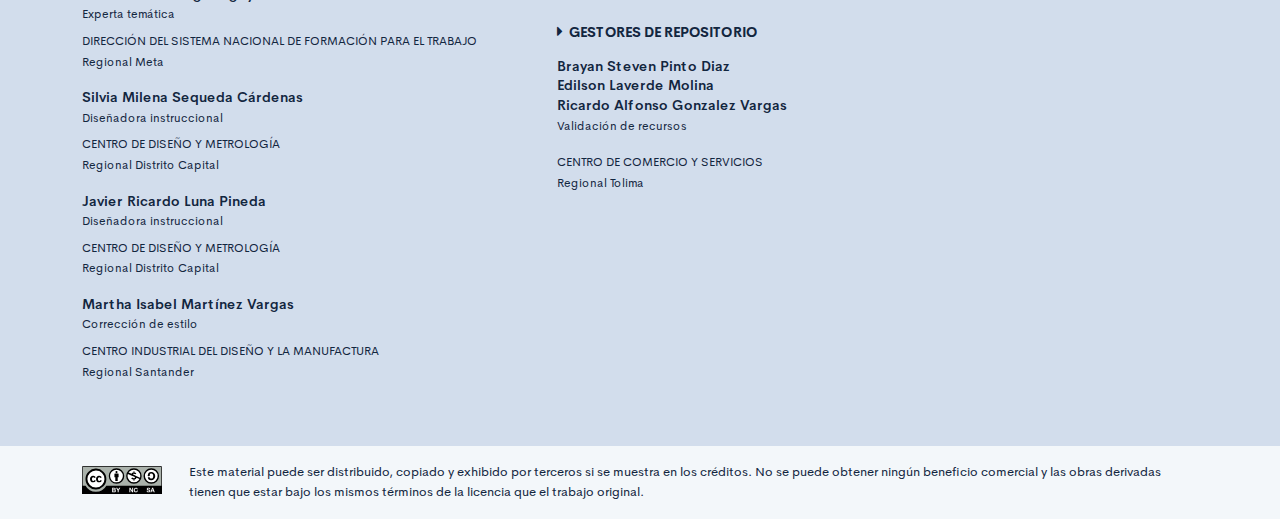
==== commit 0175d26a: "Programación finalizada" ====
--- a/public/info.html
+++ b/public/info.html
@@ -117,12 +117,14 @@
                         <p class="footer-texto"><span class="text-small text-uppercase">Centro de Comercio y Servicios</span><br /><span class="text-small">Regional Tolima</span></p>
                         <p class="footer-texto mb-2"><strong>Rafael Nelftalí Lizcano Reyes</strong><br /> <span class="text-small">Asesor pedagógico<br /></span></p>
                         <p class="footer-texto"><span class="text-small text-uppercase">Centro industrial del diseño y la manufactura </span><br /><span class="text-small">Regional Santander </span></p>
-                        <p class="footer-texto mb-2"><strong>Fanny Restrepo Morales</strong><br /><span class="text-small">Experta temática<br /></span></p>
-                        <p class="footer-texto"><span class="text-small text-uppercase">Centro de Comercio y Servicios </span><br /><span class="text-small">Regional Risaralda</span></p>
-                        <p class="footer-texto mb-2"><strong>Maryuri Agudelo Franco</strong><br /><span class="text-small">Diseñadora instruccional<br /></span></p>
-                        <p class="footer-texto"><span class="text-small text-uppercase">Centro de Diseño y Metrología </span><br /><span class="text-small">Regional Bogotá </span></p>
-                        <p class="footer-texto mb-2"><strong>Oscar Absalón Guevara</strong><br /> <span class="text-small">Evaluador instruccional<br /></span></p>
-                        <p class="footer-texto"><span class="text-small text-uppercase">Centro de Gestión Industrial</span><br /><span class="text-small">Regional Bogotá </span></p>
+                        <p class="footer-texto mb-2"><strong>Lupi Nancy Solano Morales</strong><br /><span class="text-small">Experta temática<br /></span></p>
+                        <p class="footer-texto"><span class="text-small text-uppercase">Dirección del sistema nacional de Formación para el trabajo</span><br /><span class="text-small">Regional Meta</span></p>
+                        <p class="footer-texto mb-2"><strong>María Aida Orrego Vigoya</strong><br /><span class="text-small">Experta temática<br /></span></p>
+                        <p class="footer-texto"><span class="text-small text-uppercase">Dirección del sistema nacional de Formación para el trabajo</span><br /><span class="text-small">Regional Meta </span></p>
+                        <p class="footer-texto mb-2"><strong>Silvia Milena Sequeda Cárdenas</strong><br /><span class="text-small">Diseñadora instruccional<br /></span></p>
+                        <p class="footer-texto"><span class="text-small text-uppercase">Centro de diseño y metrología </span><br /><span class="text-small">Regional Distrito Capital </span></p>
+                        <p class="footer-texto mb-2"><strong>Javier Ricardo Luna Pineda</strong><br /> <span class="text-small">Diseñadora instruccional<br /></span></p>
+                        <p class="footer-texto"><span class="text-small text-uppercase">Centro de diseño y metrología</span><br /><span class="text-small">Regional Distrito Capital </span></p>
                         <p class="footer-texto mb-2"><strong>Martha Isabel Martínez Vargas</strong><br /> <span class="text-small">Corrección de estilo<br /></span></p>
                         <p class="footer-texto"><span class="text-small text-uppercase">Centro industrial del diseño y la manufactura</span><br /><span class="text-small">Regional Santander</span></p>
                     </div>
@@ -132,18 +134,18 @@
                         </h4>
                         <p class="footer-texto"><strong>Francisco José Lizcano Reyes </strong><br /> <span class="text-small">Responsable del equipo<br /></span></p>
                         <p class="footer-texto"><strong>Leyson Fabian Castaño Perez</strong><br /> <span class="text-small">Integración de recursos y pruebas<br /></span></p>
-                        <p class="footer-texto"> <strong>Carlos Julian Ramirez Benitez</strong><br />
-                            <strong>Ernesto Navarro Jaimes</strong><br />
+                        <p class="footer-texto"> <strong>Ernesto Navarro Jaimes</strong><br />
                             <strong>Maria Camila Ovalle Ospina</strong><br />
+                            <strong>Nelson Iván Vera Briceño</strong><br />
                             <strong>Yazmin Rocio Figueroa Pacheco</strong><br /><span class="text-small">Diseño web & producción audiovisual<br /></span></p>
                         <p class="footer-texto"><strong>Edward Leonardo Pico Cabra</strong><br /> <span class="text-small">Desarrollo Front-End<br /></span></p>
                         <p class="footer-texto"><span class="text-small text-uppercase">CENTRO INDUSTRIAL DEL DISEÑO Y LA MANUFACTURA </span><br /><span class="text-small">Regional Santander </span></p>
                         <h4 class="footer-subtitulo-2 mt-4">
                             <div class="fa fa-caret-right mr-2"></div>Gestores de repositorio
                         </h4>
-                        <p class="footer-texto"> <strong>Alba Inés Gutiérrez González</strong><br />
-                            <strong>Luis Fernando Amortegui Garcia</strong><br />
-                            <strong>Daniel Felipe Varon Molina</strong><br /><span class="text-small">Validación de recursos<br /></span></p>
+                        <p class="footer-texto"> <strong>Brayan Steven Pinto Diaz</strong><br />
+                            <strong>Edilson Laverde Molina</strong><br />
+                            <strong>Ricardo Alfonso Gonzalez Vargas</strong><br /><span class="text-small">Validación de recursos<br /></span></p>
                         <p class="footer-texto"><span class="text-small text-uppercase">CENTRO DE COMERCIO Y SERVICIOS</span><br /><span class="text-small">Regional Tolima</span></p>
                     </div>
                     <div class="col-12 col-md-2">
--- a/public/assets/css/main.css
+++ b/public/assets/css/main.css
@@ -3,6 +3,6 @@
  * Copyright 2011-2019 The Bootstrap Authors
  * Copyright 2011-2019 Twitter, Inc.
  * Licensed under MIT (https://github.com/twbs/bootstrap/blob/master/LICENSE)
- */:root{--blue: #2C7BE5;--indigo: #727cf5;--purple: #6b5eae;--pink: #ff679b;--red: #E63757;--orange: #fd7e14;--yellow: #F6C343;--green: #00D97E;--teal: #02a8b5;--cyan: #39afd1;--white: #fff;--gray: #95AAC9;--gray-dark: #3B506C;--primary: #12263F;--secondary: #6E84A3;--success: #00A99A;--info: #39afd1;--warning: #ff8f00;--danger: #E63757;--light: #EDF2F9;--dark: #000;--white: #fff;--breakpoint-xs: 0;--breakpoint-sm: 576px;--breakpoint-md: 768px;--breakpoint-lg: 992px;--breakpoint-xl: 1200px;--font-family-sans-serif: "Cerebri Sans", sans-serif;--font-family-monospace: "Courier New", monospace}*,*::before,*::after{box-sizing:border-box}html{font-family:sans-serif;line-height:1.15;-webkit-text-size-adjust:100%;-webkit-tap-highlight-color:rgba(0,0,0,0)}article,aside,figcaption,figure,footer,header,hgroup,main,nav,section{display:block}body{margin:0;font-family:"Cerebri Sans",sans-serif;font-size:.9375rem;font-weight:400;line-height:1.5;color:#12263F;text-align:left;background-color:#F3F7FA}[tabindex="-1"]:focus:not(:focus-visible){outline:0 !important}hr{box-sizing:content-box;height:0;overflow:visible}h1,h2,h3,h4,h5,h6{margin-top:0;margin-bottom:1.125rem}p{margin-top:0;margin-bottom:1rem}abbr[title],abbr[data-original-title]{text-decoration:underline;text-decoration:underline dotted;cursor:help;border-bottom:0;text-decoration-skip-ink:none}address{margin-bottom:1rem;font-style:normal;line-height:inherit}ol,ul,dl{margin-top:0;margin-bottom:1rem}ol ol,ul ul,ol ul,ul ol{margin-bottom:0}dt{font-weight:600}dd{margin-bottom:.5rem;margin-left:0}blockquote{margin:0 0 1rem}b,strong{font-weight:bolder}small{font-size:80%}sub,sup{position:relative;font-size:75%;line-height:0;vertical-align:baseline}sub{bottom:-.25em}sup{top:-.5em}a{color:#2C7BE5;text-decoration:none;background-color:transparent}a:hover{color:#104082;text-decoration:none}a:not([href]){color:inherit;text-decoration:none}a:not([href]):hover{color:inherit;text-decoration:none}pre,code,kbd,samp{font-family:"Courier New",monospace;font-size:1em}pre{margin-top:0;margin-bottom:1rem;overflow:auto}figure{margin:0 0 1rem}img{vertical-align:middle;border-style:none}svg{overflow:hidden;vertical-align:middle}table{border-collapse:collapse}caption{padding-top:1rem;padding-bottom:1rem;color:#95AAC9;text-align:left;caption-side:bottom}th{text-align:inherit}label{display:inline-block;margin-bottom:.5rem}button{border-radius:0}button:focus{outline:1px dotted;outline:5px auto -webkit-focus-ring-color}input,button,select,optgroup,textarea{margin:0;font-family:inherit;font-size:inherit;line-height:inherit}button,input{overflow:visible}button,select{text-transform:none}select{word-wrap:normal}button,[type="button"],[type="reset"],[type="submit"]{-webkit-appearance:button}button:not(:disabled),[type="button"]:not(:disabled),[type="reset"]:not(:disabled),[type="submit"]:not(:disabled){cursor:pointer}button::-moz-focus-inner,[type="button"]::-moz-focus-inner,[type="reset"]::-moz-focus-inner,[type="submit"]::-moz-focus-inner{padding:0;border-style:none}input[type="radio"],input[type="checkbox"]{box-sizing:border-box;padding:0}input[type="date"],input[type="time"],input[type="datetime-local"],input[type="month"]{-webkit-appearance:listbox}textarea{overflow:auto;resize:vertical}fieldset{min-width:0;padding:0;margin:0;border:0}legend{display:block;width:100%;max-width:100%;padding:0;margin-bottom:.5rem;font-size:1.5rem;line-height:inherit;color:inherit;white-space:normal}progress{vertical-align:baseline}[type="number"]::-webkit-inner-spin-button,[type="number"]::-webkit-outer-spin-button{height:auto}[type="search"]{outline-offset:-2px;-webkit-appearance:none}[type="search"]::-webkit-search-decoration{-webkit-appearance:none}::-webkit-file-upload-button{font:inherit;-webkit-appearance:button}output{display:inline-block}summary{display:list-item;cursor:pointer}template{display:none}[hidden]{display:none !important}h1,h2,h3,h4,h5,h6,.h1,.h2,.h3,.h4,.h5,.h6{margin-bottom:1.125rem;font-weight:500;line-height:1.1}h1,.h1{font-size:1.625rem}h2,.h2{font-size:1.25rem}h3,.h3{font-size:1.0625rem}h4,.h4{font-size:.9375rem}h5,.h5{font-size:.8125rem}h6,.h6{font-size:.625rem}.lead{font-size:1.17188rem;font-weight:300}.display-1{font-size:4rem;font-weight:600;line-height:1.1}.display-2{font-size:3.25rem;font-weight:600;line-height:1.1}.display-3{font-size:2.625rem;font-weight:600;line-height:1.1}.display-4{font-size:2rem;font-weight:600;line-height:1.1}hr{margin-top:1rem;margin-bottom:1rem;border:0;border-top:1px solid #E3EBF6}small,.small{font-size:.8125rem;font-weight:400}mark,.mark{padding:.2em;background-color:#fcf8e3}.list-unstyled{padding-left:0;list-style:none}.list-inline{padding-left:0;list-style:none}.list-inline-item{display:inline-block}.list-inline-item:not(:last-child){margin-right:6px}.initialism{font-size:90%;text-transform:uppercase}.blockquote{margin-bottom:1.5rem;font-size:1.17188rem}.blockquote-footer{display:block;font-size:.8125rem;color:#95AAC9}.blockquote-footer::before{content:"\2014\00A0"}.img-fluid{max-width:100%;height:auto}.img-thumbnail{padding:.25rem;background-color:#F3F7FA;border:1px solid #E3EBF6;border-radius:.375rem;max-width:100%;height:auto}.figure{display:inline-block}.figure-img{margin-bottom:.75rem;line-height:1}.figure-caption{font-size:.8125rem;color:#95AAC9}code{font-size:87.5%;color:#2C7BE5;word-wrap:break-word}a>code{color:inherit}kbd{padding:.2rem .4rem;font-size:87.5%;color:#fff;background-color:#283E59;border-radius:.25rem}kbd kbd{padding:0;font-size:100%;font-weight:600}pre{display:block;font-size:87.5%;color:#283E59}pre code{font-size:inherit;color:inherit;word-break:normal}.pre-scrollable{max-height:340px;overflow-y:scroll}.container{width:100%;padding-right:12px;padding-left:12px;margin-right:auto;margin-left:auto}@media (min-width: 576px){.container{max-width:540px}}@media (min-width: 768px){.container{max-width:720px}}@media (min-width: 992px){.container{max-width:960px}}@media (min-width: 1200px){.container{max-width:1140px}}.container-fluid,.container-sm,.container-md,.container-lg,.container-xl{width:100%;padding-right:12px;padding-left:12px;margin-right:auto;margin-left:auto}@media (min-width: 576px){.container,.container-sm{max-width:540px}}@media (min-width: 768px){.container,.container-sm,.container-md{max-width:720px}}@media (min-width: 992px){.container,.container-sm,.container-md,.container-lg{max-width:960px}}@media (min-width: 1200px){.container,.container-sm,.container-md,.container-lg,.container-xl{max-width:1140px}}.row{display:flex;flex-wrap:wrap;margin-right:-12px;margin-left:-12px}.no-gutters{margin-right:0;margin-left:0}.no-gutters>.col,.no-gutters>[class*="col-"]{padding-right:0;padding-left:0}.col-1,.col-2,.col-3,.col-4,.col-5,.col-6,.col-7,.col-8,.col-9,.col-10,.col-11,.col-12,.col,.col-auto,.col-sm-1,.col-sm-2,.col-sm-3,.col-sm-4,.col-sm-5,.col-sm-6,.col-sm-7,.col-sm-8,.col-sm-9,.col-sm-10,.col-sm-11,.col-sm-12,.col-sm,.col-sm-auto,.col-md-1,.col-md-2,.col-md-3,.col-md-4,.col-md-5,.col-md-6,.col-md-7,.col-md-8,.col-md-9,.col-md-10,.col-md-11,.col-md-12,.col-md,.col-md-auto,.col-lg-1,.col-lg-2,.col-lg-3,.col-lg-4,.col-lg-5,.col-lg-6,.col-lg-7,.col-lg-8,.col-lg-9,.col-lg-10,.col-lg-11,.col-lg-12,.col-lg,.col-lg-auto,.col-xl-1,.col-xl-2,.col-xl-3,.col-xl-4,.col-xl-5,.col-xl-6,.col-xl-7,.col-xl-8,.col-xl-9,.col-xl-10,.col-xl-11,.col-xl-12,.col-xl,.col-xl-auto{position:relative;width:100%;padding-right:12px;padding-left:12px}.col{flex-basis:0;flex-grow:1;max-width:100%}.row-cols-1>*{flex:0 0 100%;max-width:100%}.row-cols-2>*{flex:0 0 50%;max-width:50%}.row-cols-3>*{flex:0 0 33.33333%;max-width:33.33333%}.row-cols-4>*{flex:0 0 25%;max-width:25%}.row-cols-5>*{flex:0 0 20%;max-width:20%}.row-cols-6>*{flex:0 0 16.66667%;max-width:16.66667%}.col-auto{flex:0 0 auto;width:auto;max-width:100%}.col-1{flex:0 0 8.33333%;max-width:8.33333%}.col-2{flex:0 0 16.66667%;max-width:16.66667%}.col-3{flex:0 0 25%;max-width:25%}.col-4{flex:0 0 33.33333%;max-width:33.33333%}.col-5{flex:0 0 41.66667%;max-width:41.66667%}.col-6{flex:0 0 50%;max-width:50%}.col-7{flex:0 0 58.33333%;max-width:58.33333%}.col-8{flex:0 0 66.66667%;max-width:66.66667%}.col-9{flex:0 0 75%;max-width:75%}.col-10{flex:0 0 83.33333%;max-width:83.33333%}.col-11{flex:0 0 91.66667%;max-width:91.66667%}.col-12{flex:0 0 100%;max-width:100%}.order-first{order:-1}.order-last{order:13}.order-0{order:0}.order-1{order:1}.order-2{order:2}.order-3{order:3}.order-4{order:4}.order-5{order:5}.order-6{order:6}.order-7{order:7}.order-8{order:8}.order-9{order:9}.order-10{order:10}.order-11{order:11}.order-12{order:12}.offset-1{margin-left:8.33333%}.offset-2{margin-left:16.66667%}.offset-3{margin-left:25%}.offset-4{margin-left:33.33333%}.offset-5{margin-left:41.66667%}.offset-6{margin-left:50%}.offset-7{margin-left:58.33333%}.offset-8{margin-left:66.66667%}.offset-9{margin-left:75%}.offset-10{margin-left:83.33333%}.offset-11{margin-left:91.66667%}@media (min-width: 576px){.col-sm{flex-basis:0;flex-grow:1;max-width:100%}.row-cols-sm-1>*{flex:0 0 100%;max-width:100%}.row-cols-sm-2>*{flex:0 0 50%;max-width:50%}.row-cols-sm-3>*{flex:0 0 33.33333%;max-width:33.33333%}.row-cols-sm-4>*{flex:0 0 25%;max-width:25%}.row-cols-sm-5>*{flex:0 0 20%;max-width:20%}.row-cols-sm-6>*{flex:0 0 16.66667%;max-width:16.66667%}.col-sm-auto{flex:0 0 auto;width:auto;max-width:100%}.col-sm-1{flex:0 0 8.33333%;max-width:8.33333%}.col-sm-2{flex:0 0 16.66667%;max-width:16.66667%}.col-sm-3{flex:0 0 25%;max-width:25%}.col-sm-4{flex:0 0 33.33333%;max-width:33.33333%}.col-sm-5{flex:0 0 41.66667%;max-width:41.66667%}.col-sm-6{flex:0 0 50%;max-width:50%}.col-sm-7{flex:0 0 58.33333%;max-width:58.33333%}.col-sm-8{flex:0 0 66.66667%;max-width:66.66667%}.col-sm-9{flex:0 0 75%;max-width:75%}.col-sm-10{flex:0 0 83.33333%;max-width:83.33333%}.col-sm-11{flex:0 0 91.66667%;max-width:91.66667%}.col-sm-12{flex:0 0 100%;max-width:100%}.order-sm-first{order:-1}.order-sm-last{order:13}.order-sm-0{order:0}.order-sm-1{order:1}.order-sm-2{order:2}.order-sm-3{order:3}.order-sm-4{order:4}.order-sm-5{order:5}.order-sm-6{order:6}.order-sm-7{order:7}.order-sm-8{order:8}.order-sm-9{order:9}.order-sm-10{order:10}.order-sm-11{order:11}.order-sm-12{order:12}.offset-sm-0{margin-left:0}.offset-sm-1{margin-left:8.33333%}.offset-sm-2{margin-left:16.66667%}.offset-sm-3{margin-left:25%}.offset-sm-4{margin-left:33.33333%}.offset-sm-5{margin-left:41.66667%}.offset-sm-6{margin-left:50%}.offset-sm-7{margin-left:58.33333%}.offset-sm-8{margin-left:66.66667%}.offset-sm-9{margin-left:75%}.offset-sm-10{margin-left:83.33333%}.offset-sm-11{margin-left:91.66667%}}@media (min-width: 768px){.col-md{flex-basis:0;flex-grow:1;max-width:100%}.row-cols-md-1>*{flex:0 0 100%;max-width:100%}.row-cols-md-2>*{flex:0 0 50%;max-width:50%}.row-cols-md-3>*{flex:0 0 33.33333%;max-width:33.33333%}.row-cols-md-4>*{flex:0 0 25%;max-width:25%}.row-cols-md-5>*{flex:0 0 20%;max-width:20%}.row-cols-md-6>*{flex:0 0 16.66667%;max-width:16.66667%}.col-md-auto{flex:0 0 auto;width:auto;max-width:100%}.col-md-1{flex:0 0 8.33333%;max-width:8.33333%}.col-md-2{flex:0 0 16.66667%;max-width:16.66667%}.col-md-3{flex:0 0 25%;max-width:25%}.col-md-4{flex:0 0 33.33333%;max-width:33.33333%}.col-md-5{flex:0 0 41.66667%;max-width:41.66667%}.col-md-6{flex:0 0 50%;max-width:50%}.col-md-7{flex:0 0 58.33333%;max-width:58.33333%}.col-md-8{flex:0 0 66.66667%;max-width:66.66667%}.col-md-9{flex:0 0 75%;max-width:75%}.col-md-10{flex:0 0 83.33333%;max-width:83.33333%}.col-md-11{flex:0 0 91.66667%;max-width:91.66667%}.col-md-12{flex:0 0 100%;max-width:100%}.order-md-first{order:-1}.order-md-last{order:13}.order-md-0{order:0}.order-md-1{order:1}.order-md-2{order:2}.order-md-3{order:3}.order-md-4{order:4}.order-md-5{order:5}.order-md-6{order:6}.order-md-7{order:7}.order-md-8{order:8}.order-md-9{order:9}.order-md-10{order:10}.order-md-11{order:11}.order-md-12{order:12}.offset-md-0{margin-left:0}.offset-md-1{margin-left:8.33333%}.offset-md-2{margin-left:16.66667%}.offset-md-3{margin-left:25%}.offset-md-4{margin-left:33.33333%}.offset-md-5{margin-left:41.66667%}.offset-md-6{margin-left:50%}.offset-md-7{margin-left:58.33333%}.offset-md-8{margin-left:66.66667%}.offset-md-9{margin-left:75%}.offset-md-10{margin-left:83.33333%}.offset-md-11{margin-left:91.66667%}}@media (min-width: 992px){.col-lg{flex-basis:0;flex-grow:1;max-width:100%}.row-cols-lg-1>*{flex:0 0 100%;max-width:100%}.row-cols-lg-2>*{flex:0 0 50%;max-width:50%}.row-cols-lg-3>*{flex:0 0 33.33333%;max-width:33.33333%}.row-cols-lg-4>*{flex:0 0 25%;max-width:25%}.row-cols-lg-5>*{flex:0 0 20%;max-width:20%}.row-cols-lg-6>*{flex:0 0 16.66667%;max-width:16.66667%}.col-lg-auto{flex:0 0 auto;width:auto;max-width:100%}.col-lg-1{flex:0 0 8.33333%;max-width:8.33333%}.col-lg-2{flex:0 0 16.66667%;max-width:16.66667%}.col-lg-3{flex:0 0 25%;max-width:25%}.col-lg-4{flex:0 0 33.33333%;max-width:33.33333%}.col-lg-5{flex:0 0 41.66667%;max-width:41.66667%}.col-lg-6{flex:0 0 50%;max-width:50%}.col-lg-7{flex:0 0 58.33333%;max-width:58.33333%}.col-lg-8{flex:0 0 66.66667%;max-width:66.66667%}.col-lg-9{flex:0 0 75%;max-width:75%}.col-lg-10{flex:0 0 83.33333%;max-width:83.33333%}.col-lg-11{flex:0 0 91.66667%;max-width:91.66667%}.col-lg-12{flex:0 0 100%;max-width:100%}.order-lg-first{order:-1}.order-lg-last{order:13}.order-lg-0{order:0}.order-lg-1{order:1}.order-lg-2{order:2}.order-lg-3{order:3}.order-lg-4{order:4}.order-lg-5{order:5}.order-lg-6{order:6}.order-lg-7{order:7}.order-lg-8{order:8}.order-lg-9{order:9}.order-lg-10{order:10}.order-lg-11{order:11}.order-lg-12{order:12}.offset-lg-0{margin-left:0}.offset-lg-1{margin-left:8.33333%}.offset-lg-2{margin-left:16.66667%}.offset-lg-3{margin-left:25%}.offset-lg-4{margin-left:33.33333%}.offset-lg-5{margin-left:41.66667%}.offset-lg-6{margin-left:50%}.offset-lg-7{margin-left:58.33333%}.offset-lg-8{margin-left:66.66667%}.offset-lg-9{margin-left:75%}.offset-lg-10{margin-left:83.33333%}.offset-lg-11{margin-left:91.66667%}}@media (min-width: 1200px){.col-xl{flex-basis:0;flex-grow:1;max-width:100%}.row-cols-xl-1>*{flex:0 0 100%;max-width:100%}.row-cols-xl-2>*{flex:0 0 50%;max-width:50%}.row-cols-xl-3>*{flex:0 0 33.33333%;max-width:33.33333%}.row-cols-xl-4>*{flex:0 0 25%;max-width:25%}.row-cols-xl-5>*{flex:0 0 20%;max-width:20%}.row-cols-xl-6>*{flex:0 0 16.66667%;max-width:16.66667%}.col-xl-auto{flex:0 0 auto;width:auto;max-width:100%}.col-xl-1{flex:0 0 8.33333%;max-width:8.33333%}.col-xl-2{flex:0 0 16.66667%;max-width:16.66667%}.col-xl-3{flex:0 0 25%;max-width:25%}.col-xl-4{flex:0 0 33.33333%;max-width:33.33333%}.col-xl-5{flex:0 0 41.66667%;max-width:41.66667%}.col-xl-6{flex:0 0 50%;max-width:50%}.col-xl-7{flex:0 0 58.33333%;max-width:58.33333%}.col-xl-8{flex:0 0 66.66667%;max-width:66.66667%}.col-xl-9{flex:0 0 75%;max-width:75%}.col-xl-10{flex:0 0 83.33333%;max-width:83.33333%}.col-xl-11{flex:0 0 91.66667%;max-width:91.66667%}.col-xl-12{flex:0 0 100%;max-width:100%}.order-xl-first{order:-1}.order-xl-last{order:13}.order-xl-0{order:0}.order-xl-1{order:1}.order-xl-2{order:2}.order-xl-3{order:3}.order-xl-4{order:4}.order-xl-5{order:5}.order-xl-6{order:6}.order-xl-7{order:7}.order-xl-8{order:8}.order-xl-9{order:9}.order-xl-10{order:10}.order-xl-11{order:11}.order-xl-12{order:12}.offset-xl-0{margin-left:0}.offset-xl-1{margin-left:8.33333%}.offset-xl-2{margin-left:16.66667%}.offset-xl-3{margin-left:25%}.offset-xl-4{margin-left:33.33333%}.offset-xl-5{margin-left:41.66667%}.offset-xl-6{margin-left:50%}.offset-xl-7{margin-left:58.33333%}.offset-xl-8{margin-left:66.66667%}.offset-xl-9{margin-left:75%}.offset-xl-10{margin-left:83.33333%}.offset-xl-11{margin-left:91.66667%}}.table{width:100%;margin-bottom:1.5rem;color:#12263F}.table th,.table td{padding:1rem;vertical-align:top;border-top:1px solid #EDF2F9}.table thead th{vertical-align:bottom;border-bottom:2px solid #EDF2F9}.table tbody+tbody{border-top:2px solid #EDF2F9}.table-sm th,.table-sm td{padding:1rem}.table-bordered{border:1px solid #EDF2F9}.table-bordered th,.table-bordered td{border:1px solid #EDF2F9}.table-bordered thead th,.table-bordered thead td{border-bottom-width:2px}.table-borderless th,.table-borderless td,.table-borderless thead th,.table-borderless tbody+tbody{border:0}.table-striped tbody tr:nth-of-type(even){background-color:#F9FBFD}.table-hover tbody tr:hover{color:#12263F;background-color:#F9FBFD}.table-primary,.table-primary>th,.table-primary>td{background-color:#bdc2c9}.table-primary th,.table-primary td,.table-primary thead th,.table-primary tbody+tbody{border-color:#848e9b}.table-hover .table-primary:hover{background-color:#afb5be}.table-hover .table-primary:hover>td,.table-hover .table-primary:hover>th{background-color:#afb5be}.table-secondary,.table-secondary>th,.table-secondary>td{background-color:#d6dde5}.table-secondary th,.table-secondary td,.table-secondary thead th,.table-secondary tbody+tbody{border-color:#b4bfcf}.table-hover .table-secondary:hover{background-color:#c6d0db}.table-hover .table-secondary:hover>td,.table-hover .table-secondary:hover>th{background-color:#c6d0db}.table-success,.table-success>th,.table-success>td{background-color:#b8e7e3}.table-success th,.table-success td,.table-success thead th,.table-success tbody+tbody{border-color:#7ad2ca}.table-hover .table-success:hover{background-color:#a5e1db}.table-hover .table-success:hover>td,.table-hover .table-success:hover>th{background-color:#a5e1db}.table-info,.table-info>th,.table-info>td{background-color:#c8e9f2}.table-info th,.table-info td,.table-info thead th,.table-info tbody+tbody{border-color:#98d5e7}.table-hover .table-info:hover{background-color:#b3e1ed}.table-hover .table-info:hover>td,.table-hover .table-info:hover>th{background-color:#b3e1ed}.table-warning,.table-warning>th,.table-warning>td{background-color:#ffe0b8}.table-warning th,.table-warning td,.table-warning thead th,.table-warning tbody+tbody{border-color:#ffc57a}.table-hover .table-warning:hover{background-color:#ffd59f}.table-hover .table-warning:hover>td,.table-hover .table-warning:hover>th{background-color:#ffd59f}.table-danger,.table-danger>th,.table-danger>td{background-color:#f8c7d0}.table-danger th,.table-danger td,.table-danger thead th,.table-danger tbody+tbody{border-color:#f297a8}.table-hover .table-danger:hover{background-color:#f5b0bd}.table-hover .table-danger:hover>td,.table-hover .table-danger:hover>th{background-color:#f5b0bd}.table-light,.table-light>th,.table-light>td{background-color:#fafbfd}.table-light th,.table-light td,.table-light thead th,.table-light tbody+tbody{border-color:#f6f8fc}.table-hover .table-light:hover{background-color:#e8ecf6}.table-hover .table-light:hover>td,.table-hover .table-light:hover>th{background-color:#e8ecf6}.table-dark,.table-dark>th,.table-dark>td{background-color:#b8b8b8}.table-dark th,.table-dark td,.table-dark thead th,.table-dark tbody+tbody{border-color:#7a7a7a}.table-hover .table-dark:hover{background-color:#ababab}.table-hover .table-dark:hover>td,.table-hover .table-dark:hover>th{background-color:#ababab}.table-white,.table-white>th,.table-white>td{background-color:#fff}.table-white th,.table-white td,.table-white thead th,.table-white tbody+tbody{border-color:#fff}.table-hover .table-white:hover{background-color:#f2f2f2}.table-hover .table-white:hover>td,.table-hover .table-white:hover>th{background-color:#f2f2f2}.table-active,.table-active>th,.table-active>td{background-color:#F9FBFD}.table-hover .table-active:hover{background-color:#e6eef7}.table-hover .table-active:hover>td,.table-hover .table-active:hover>th{background-color:#e6eef7}.table .thead-dark th{color:#fff;background-color:#3B506C;border-color:#496285}.table .thead-light th{color:#95AAC9;background-color:#F9FBFD;border-color:#EDF2F9}.table-dark{color:#fff;background-color:#3B506C}.table-dark th,.table-dark td,.table-dark thead th{border-color:#496285}.table-dark.table-bordered{border:0}.table-dark.table-striped tbody tr:nth-of-type(even){background-color:rgba(255,255,255,0.05)}.table-dark.table-hover tbody tr:hover{color:#fff;background-color:rgba(255,255,255,0.075)}@media (max-width: 575.98px){.table-responsive-sm{display:block;width:100%;overflow-x:auto;-webkit-overflow-scrolling:touch}.table-responsive-sm>.table-bordered{border:0}}@media (max-width: 767.98px){.table-responsive-md{display:block;width:100%;overflow-x:auto;-webkit-overflow-scrolling:touch}.table-responsive-md>.table-bordered{border:0}}@media (max-width: 991.98px){.table-responsive-lg{display:block;width:100%;overflow-x:auto;-webkit-overflow-scrolling:touch}.table-responsive-lg>.table-bordered{border:0}}@media (max-width: 1199.98px){.table-responsive-xl{display:block;width:100%;overflow-x:auto;-webkit-overflow-scrolling:touch}.table-responsive-xl>.table-bordered{border:0}}.table-responsive{display:block;width:100%;overflow-x:auto;-webkit-overflow-scrolling:touch}.table-responsive>.table-bordered{border:0}.form-control{display:block;width:100%;height:calc(1.5em + 1rem + 2px);padding:.5rem .75rem;font-size:.9375rem;font-weight:400;line-height:1.5;color:#12263F;background-color:#fff;background-clip:padding-box;border:1px solid #D2DDEC;border-radius:.375rem;transition:border-color 0.15s ease-in-out,box-shadow 0.15s ease-in-out}@media (prefers-reduced-motion: reduce){.form-control{transition:none}}.form-control::-ms-expand{background-color:transparent;border:0}.form-control:-moz-focusring{color:transparent;text-shadow:0 0 0 #12263F}.form-control:focus{color:#12263F;background-color:#fff;border-color:#12263F;outline:0;box-shadow:rgba(0,0,0,0)}.form-control::placeholder{color:#B1C2D9;opacity:1}.form-control:disabled,.form-control[readonly]{background-color:#fff;opacity:1}select.form-control:focus::-ms-value{color:#12263F;background-color:#fff}.form-control-file,.form-control-range{display:block;width:100%}.col-form-label{padding-top:calc(.5rem + 1px);padding-bottom:calc(.5rem + 1px);margin-bottom:0;font-size:inherit;line-height:1.5}.col-form-label-lg{padding-top:calc(.75rem + 1px);padding-bottom:calc(.75rem + 1px);font-size:.9375rem;line-height:1.5}.col-form-label-sm{padding-top:calc(.125rem + 1px);padding-bottom:calc(.125rem + 1px);font-size:.8125rem;line-height:1.75}.form-control-plaintext{display:block;width:100%;padding:.5rem 0;margin-bottom:0;font-size:.9375rem;line-height:1.5;color:#12263F;background-color:transparent;border:solid transparent;border-width:1px 0}.form-control-plaintext.form-control-sm,.form-control-plaintext.form-control-lg{padding-right:0;padding-left:0}.form-control-sm{height:calc(1.75em + .25rem + 2px);padding:.125rem .5rem;font-size:.8125rem;line-height:1.75;border-radius:.25rem}.form-control-lg{height:calc(1.5em + 1.5rem + 2px);padding:.75rem 1.25rem;font-size:.9375rem;line-height:1.5;border-radius:.5rem}select.form-control[size],select.form-control[multiple]{height:auto}textarea.form-control{height:auto}.form-group{margin-bottom:1.375rem}.form-text{display:block;margin-top:.25rem}.form-row{display:flex;flex-wrap:wrap;margin-right:-5px;margin-left:-5px}.form-row>.col,.form-row>[class*="col-"]{padding-right:5px;padding-left:5px}.form-check{position:relative;display:block;padding-left:1.25rem}.form-check-input{position:absolute;margin-top:.3rem;margin-left:-1.25rem}.form-check-input[disabled] ~ .form-check-label,.form-check-input:disabled ~ .form-check-label{color:#95AAC9}.form-check-label{margin-bottom:0}.form-check-inline{display:inline-flex;align-items:center;padding-left:0;margin-right:.75rem}.form-check-inline .form-check-input{position:static;margin-top:0;margin-right:.3125rem;margin-left:0}.valid-feedback{display:none;width:100%;margin-top:.25rem;font-size:.8125rem;color:#00A99A}.valid-tooltip{position:absolute;top:100%;z-index:5;display:none;max-width:100%;padding:.25rem .5rem;margin-top:.1rem;font-size:.8125rem;line-height:1.5;color:#fff;background-color:#00a99a;border-radius:.375rem}.was-validated :valid ~ .valid-feedback,.was-validated :valid ~ .valid-tooltip,.is-valid ~ .valid-feedback,.is-valid ~ .valid-tooltip{display:block}.was-validated .form-control:valid,.form-control.is-valid{border-color:#00A99A}.was-validated .form-control:valid:focus,.form-control.is-valid:focus{border-color:#00A99A;box-shadow:0 0 0 .15rem rgba(0,169,154,0.25)}.was-validated .custom-select:valid,.custom-select.is-valid{border-color:#00A99A}.was-validated .custom-select:valid:focus,.custom-select.is-valid:focus{border-color:#00A99A;box-shadow:0 0 0 .15rem rgba(0,169,154,0.25)}.was-validated .form-check-input:valid ~ .form-check-label,.form-check-input.is-valid ~ .form-check-label{color:#00A99A}.was-validated .form-check-input:valid ~ .valid-feedback,.was-validated .form-check-input:valid ~ .valid-tooltip,.form-check-input.is-valid ~ .valid-feedback,.form-check-input.is-valid ~ .valid-tooltip{display:block}.was-validated .custom-control-input:valid ~ .custom-control-label,.custom-control-input.is-valid ~ .custom-control-label{color:#00A99A}.was-validated .custom-control-input:valid ~ .custom-control-label::before,.custom-control-input.is-valid ~ .custom-control-label::before{border-color:#00A99A}.was-validated .custom-control-input:valid:checked ~ .custom-control-label::before,.custom-control-input.is-valid:checked ~ .custom-control-label::before{border-color:#00dcc8;background-color:#00dcc8}.was-validated .custom-control-input:valid:focus ~ .custom-control-label::before,.custom-control-input.is-valid:focus ~ .custom-control-label::before{box-shadow:0 0 0 .15rem rgba(0,169,154,0.25)}.was-validated .custom-control-input:valid:focus:not(:checked) ~ .custom-control-label::before,.custom-control-input.is-valid:focus:not(:checked) ~ .custom-control-label::before{border-color:#00A99A}.was-validated .custom-file-input:valid ~ .custom-file-label,.custom-file-input.is-valid ~ .custom-file-label{border-color:#00A99A}.was-validated .custom-file-input:valid:focus ~ .custom-file-label,.custom-file-input.is-valid:focus ~ .custom-file-label{border-color:#00A99A;box-shadow:0 0 0 .15rem rgba(0,169,154,0.25)}.invalid-feedback{display:none;width:100%;margin-top:.25rem;font-size:.8125rem;color:#E63757}.invalid-tooltip{position:absolute;top:100%;z-index:5;display:none;max-width:100%;padding:.25rem .5rem;margin-top:.1rem;font-size:.8125rem;line-height:1.5;color:#fff;background-color:#e63757;border-radius:.375rem}.was-validated :invalid ~ .invalid-feedback,.was-validated :invalid ~ .invalid-tooltip,.is-invalid ~ .invalid-feedback,.is-invalid ~ .invalid-tooltip{display:block}.was-validated .form-control:invalid,.form-control.is-invalid{border-color:#E63757}.was-validated .form-control:invalid:focus,.form-control.is-invalid:focus{border-color:#E63757;box-shadow:0 0 0 .15rem rgba(230,55,87,0.25)}.was-validated .custom-select:invalid,.custom-select.is-invalid{border-color:#E63757}.was-validated .custom-select:invalid:focus,.custom-select.is-invalid:focus{border-color:#E63757;box-shadow:0 0 0 .15rem rgba(230,55,87,0.25)}.was-validated .form-check-input:invalid ~ .form-check-label,.form-check-input.is-invalid ~ .form-check-label{color:#E63757}.was-validated .form-check-input:invalid ~ .invalid-feedback,.was-validated .form-check-input:invalid ~ .invalid-tooltip,.form-check-input.is-invalid ~ .invalid-feedback,.form-check-input.is-invalid ~ .invalid-tooltip{display:block}.was-validated .custom-control-input:invalid ~ .custom-control-label,.custom-control-input.is-invalid ~ .custom-control-label{color:#E63757}.was-validated .custom-control-input:invalid ~ .custom-control-label::before,.custom-control-input.is-invalid ~ .custom-control-label::before{border-color:#E63757}.was-validated .custom-control-input:invalid:checked ~ .custom-control-label::before,.custom-control-input.is-invalid:checked ~ .custom-control-label::before{border-color:#ec647d;background-color:#ec647d}.was-validated .custom-control-input:invalid:focus ~ .custom-control-label::before,.custom-control-input.is-invalid:focus ~ .custom-control-label::before{box-shadow:0 0 0 .15rem rgba(230,55,87,0.25)}.was-validated .custom-control-input:invalid:focus:not(:checked) ~ .custom-control-label::before,.custom-control-input.is-invalid:focus:not(:checked) ~ .custom-control-label::before{border-color:#E63757}.was-validated .custom-file-input:invalid ~ .custom-file-label,.custom-file-input.is-invalid ~ .custom-file-label{border-color:#E63757}.was-validated .custom-file-input:invalid:focus ~ .custom-file-label,.custom-file-input.is-invalid:focus ~ .custom-file-label{border-color:#E63757;box-shadow:0 0 0 .15rem rgba(230,55,87,0.25)}.form-inline{display:flex;flex-flow:row wrap;align-items:center}.form-inline .form-check{width:100%}@media (min-width: 576px){.form-inline label{display:flex;align-items:center;justify-content:center;margin-bottom:0}.form-inline .form-group{display:flex;flex:0 0 auto;flex-flow:row wrap;align-items:center;margin-bottom:0}.form-inline .form-control{display:inline-block;width:auto;vertical-align:middle}.form-inline .form-control-plaintext{display:inline-block}.form-inline .input-group,.form-inline .custom-select{width:auto}.form-inline .form-check{display:flex;align-items:center;justify-content:center;width:auto;padding-left:0}.form-inline .form-check-input{position:relative;flex-shrink:0;margin-top:0;margin-right:.25rem;margin-left:0}.form-inline .custom-control{align-items:center;justify-content:center}.form-inline .custom-control-label{margin-bottom:0}}.btn{display:inline-block;font-weight:400;color:#12263F;text-align:center;vertical-align:middle;cursor:pointer;user-select:none;background-color:transparent;border:1px solid transparent;padding:.5rem .75rem;font-size:.9375rem;line-height:1.5;border-radius:.375rem;transition:color 0.15s ease-in-out,background-color 0.15s ease-in-out,border-color 0.15s ease-in-out,box-shadow 0.15s ease-in-out}@media (prefers-reduced-motion: reduce){.btn{transition:none}}.btn:hover{color:#12263F;text-decoration:none}.btn:focus,.btn.focus{outline:0;box-shadow:0 0 0 .15rem rgba(18,38,63,0.25)}.btn.disabled,.btn:disabled{opacity:.65}a.btn.disabled,fieldset:disabled a.btn{pointer-events:none}.btn-primary{color:#fff;background-color:#12263F;border-color:#12263F}.btn-primary:hover{color:#fff;background-color:#0a1421;border-color:#070e17}.btn-primary:focus,.btn-primary.focus{color:#fff;background-color:#0a1421;border-color:#070e17;box-shadow:0 0 0 .15rem rgba(54,71,92,0.5)}.btn-primary.disabled,.btn-primary:disabled{color:#fff;background-color:#12263F;border-color:#12263F}.btn-primary:not(:disabled):not(.disabled):active,.btn-primary:not(:disabled):not(.disabled).active,.show>.btn-primary.dropdown-toggle{color:#fff;background-color:#070e17;border-color:#04080d}.btn-primary:not(:disabled):not(.disabled):active:focus,.btn-primary:not(:disabled):not(.disabled).active:focus,.show>.btn-primary.dropdown-toggle:focus{box-shadow:0 0 0 .15rem rgba(54,71,92,0.5)}.btn-secondary{color:#fff;background-color:#6E84A3;border-color:#6E84A3}.btn-secondary:hover{color:#fff;background-color:#5b7190;border-color:#566b88}.btn-secondary:focus,.btn-secondary.focus{color:#fff;background-color:#5b7190;border-color:#566b88;box-shadow:0 0 0 .15rem rgba(132,150,177,0.5)}.btn-secondary.disabled,.btn-secondary:disabled{color:#fff;background-color:#6E84A3;border-color:#6E84A3}.btn-secondary:not(:disabled):not(.disabled):active,.btn-secondary:not(:disabled):not(.disabled).active,.show>.btn-secondary.dropdown-toggle{color:#fff;background-color:#566b88;border-color:#516580}.btn-secondary:not(:disabled):not(.disabled):active:focus,.btn-secondary:not(:disabled):not(.disabled).active:focus,.show>.btn-secondary.dropdown-toggle:focus{box-shadow:0 0 0 .15rem rgba(132,150,177,0.5)}.btn-success{color:#fff;background-color:#00A99A;border-color:#00A99A}.btn-success:hover{color:#fff;background-color:#008377;border-color:#00766c}.btn-success:focus,.btn-success.focus{color:#fff;background-color:#008377;border-color:#00766c;box-shadow:0 0 0 .15rem rgba(38,182,169,0.5)}.btn-success.disabled,.btn-success:disabled{color:#fff;background-color:#00A99A;border-color:#00A99A}.btn-success:not(:disabled):not(.disabled):active,.btn-success:not(:disabled):not(.disabled).active,.show>.btn-success.dropdown-toggle{color:#fff;background-color:#00766c;border-color:#006960}.btn-success:not(:disabled):not(.disabled):active:focus,.btn-success:not(:disabled):not(.disabled).active:focus,.show>.btn-success.dropdown-toggle:focus{box-shadow:0 0 0 .15rem rgba(38,182,169,0.5)}.btn-info{color:#fff;background-color:#39afd1;border-color:#39afd1}.btn-info:hover{color:#fff;background-color:#2b99b9;border-color:#2991ae}.btn-info:focus,.btn-info.focus{color:#fff;background-color:#2b99b9;border-color:#2991ae;box-shadow:0 0 0 .15rem rgba(87,187,216,0.5)}.btn-info.disabled,.btn-info:disabled{color:#fff;background-color:#39afd1;border-color:#39afd1}.btn-info:not(:disabled):not(.disabled):active,.btn-info:not(:disabled):not(.disabled).active,.show>.btn-info.dropdown-toggle{color:#fff;background-color:#2991ae;border-color:#2688a4}.btn-info:not(:disabled):not(.disabled):active:focus,.btn-info:not(:disabled):not(.disabled).active:focus,.show>.btn-info.dropdown-toggle:focus{box-shadow:0 0 0 .15rem rgba(87,187,216,0.5)}.btn-warning{color:#283E59;background-color:#ff8f00;border-color:#ff8f00}.btn-warning:hover{color:#fff;background-color:#d97a00;border-color:#cc7200}.btn-warning:focus,.btn-warning.focus{color:#fff;background-color:#d97a00;border-color:#cc7200;box-shadow:0 0 0 .15rem rgba(223,131,13,0.5)}.btn-warning.disabled,.btn-warning:disabled{color:#283E59;background-color:#ff8f00;border-color:#ff8f00}.btn-warning:not(:disabled):not(.disabled):active,.btn-warning:not(:disabled):not(.disabled).active,.show>.btn-warning.dropdown-toggle{color:#fff;background-color:#cc7200;border-color:#bf6b00}.btn-warning:not(:disabled):not(.disabled):active:focus,.btn-warning:not(:disabled):not(.disabled).active:focus,.show>.btn-warning.dropdown-toggle:focus{box-shadow:0 0 0 .15rem rgba(223,131,13,0.5)}.btn-danger{color:#fff;background-color:#E63757;border-color:#E63757}.btn-danger:hover{color:#fff;background-color:#db1b3f;border-color:#d01a3b}.btn-danger:focus,.btn-danger.focus{color:#fff;background-color:#db1b3f;border-color:#d01a3b;box-shadow:0 0 0 .15rem rgba(234,85,112,0.5)}.btn-danger.disabled,.btn-danger:disabled{color:#fff;background-color:#E63757;border-color:#E63757}.btn-danger:not(:disabled):not(.disabled):active,.btn-danger:not(:disabled):not(.disabled).active,.show>.btn-danger.dropdown-toggle{color:#fff;background-color:#d01a3b;border-color:#c51938}.btn-danger:not(:disabled):not(.disabled):active:focus,.btn-danger:not(:disabled):not(.disabled).active:focus,.show>.btn-danger.dropdown-toggle:focus{box-shadow:0 0 0 .15rem rgba(234,85,112,0.5)}.btn-light{color:#283E59;background-color:#EDF2F9;border-color:#EDF2F9}.btn-light:hover{color:#283E59;background-color:#d0ddef;border-color:#c7d6ec}.btn-light:focus,.btn-light.focus{color:#283E59;background-color:#d0ddef;border-color:#c7d6ec;box-shadow:0 0 0 .15rem rgba(207,215,225,0.5)}.btn-light.disabled,.btn-light:disabled{color:#283E59;background-color:#EDF2F9;border-color:#EDF2F9}.btn-light:not(:disabled):not(.disabled):active,.btn-light:not(:disabled):not(.disabled).active,.show>.btn-light.dropdown-toggle{color:#283E59;background-color:#c7d6ec;border-color:#bdcfe9}.btn-light:not(:disabled):not(.disabled):active:focus,.btn-light:not(:disabled):not(.disabled).active:focus,.show>.btn-light.dropdown-toggle:focus{box-shadow:0 0 0 .15rem rgba(207,215,225,0.5)}.btn-dark{color:#fff;background-color:#000;border-color:#000}.btn-dark:hover{color:#fff;background-color:#000;border-color:#000}.btn-dark:focus,.btn-dark.focus{color:#fff;background-color:#000;border-color:#000;box-shadow:0 0 0 .15rem rgba(38,38,38,0.5)}.btn-dark.disabled,.btn-dark:disabled{color:#fff;background-color:#000;border-color:#000}.btn-dark:not(:disabled):not(.disabled):active,.btn-dark:not(:disabled):not(.disabled).active,.show>.btn-dark.dropdown-toggle{color:#fff;background-color:#000;border-color:#000}.btn-dark:not(:disabled):not(.disabled):active:focus,.btn-dark:not(:disabled):not(.disabled).active:focus,.show>.btn-dark.dropdown-toggle:focus{box-shadow:0 0 0 .15rem rgba(38,38,38,0.5)}.btn-white{color:#283E59;background-color:#fff;border-color:#fff}.btn-white:hover{color:#283E59;background-color:#ececec;border-color:#e6e6e6}.btn-white:focus,.btn-white.focus{color:#283E59;background-color:#ececec;border-color:#e6e6e6;box-shadow:0 0 0 .15rem rgba(223,226,230,0.5)}.btn-white.disabled,.btn-white:disabled{color:#283E59;background-color:#fff;border-color:#fff}.btn-white:not(:disabled):not(.disabled):active,.btn-white:not(:disabled):not(.disabled).active,.show>.btn-white.dropdown-toggle{color:#283E59;background-color:#e6e6e6;border-color:#dfdfdf}.btn-white:not(:disabled):not(.disabled):active:focus,.btn-white:not(:disabled):not(.disabled).active:focus,.show>.btn-white.dropdown-toggle:focus{box-shadow:0 0 0 .15rem rgba(223,226,230,0.5)}.btn-outline-primary{color:#12263F;border-color:#12263F}.btn-outline-primary:hover{color:#fff;background-color:#12263F;border-color:#12263F}.btn-outline-primary:focus,.btn-outline-primary.focus{box-shadow:0 0 0 .15rem rgba(18,38,63,0.5)}.btn-outline-primary.disabled,.btn-outline-primary:disabled{color:#12263F;background-color:transparent}.btn-outline-primary:not(:disabled):not(.disabled):active,.btn-outline-primary:not(:disabled):not(.disabled).active,.show>.btn-outline-primary.dropdown-toggle{color:#fff;background-color:#12263F;border-color:#12263F}.btn-outline-primary:not(:disabled):not(.disabled):active:focus,.btn-outline-primary:not(:disabled):not(.disabled).active:focus,.show>.btn-outline-primary.dropdown-toggle:focus{box-shadow:0 0 0 .15rem rgba(18,38,63,0.5)}.btn-outline-secondary{color:#6E84A3;border-color:#6E84A3}.btn-outline-secondary:hover{color:#fff;background-color:#6E84A3;border-color:#6E84A3}.btn-outline-secondary:focus,.btn-outline-secondary.focus{box-shadow:0 0 0 .15rem rgba(110,132,163,0.5)}.btn-outline-secondary.disabled,.btn-outline-secondary:disabled{color:#6E84A3;background-color:transparent}.btn-outline-secondary:not(:disabled):not(.disabled):active,.btn-outline-secondary:not(:disabled):not(.disabled).active,.show>.btn-outline-secondary.dropdown-toggle{color:#fff;background-color:#6E84A3;border-color:#6E84A3}.btn-outline-secondary:not(:disabled):not(.disabled):active:focus,.btn-outline-secondary:not(:disabled):not(.disabled).active:focus,.show>.btn-outline-secondary.dropdown-toggle:focus{box-shadow:0 0 0 .15rem rgba(110,132,163,0.5)}.btn-outline-success{color:#00A99A;border-color:#00A99A}.btn-outline-success:hover{color:#fff;background-color:#00A99A;border-color:#00A99A}.btn-outline-success:focus,.btn-outline-success.focus{box-shadow:0 0 0 .15rem rgba(0,169,154,0.5)}.btn-outline-success.disabled,.btn-outline-success:disabled{color:#00A99A;background-color:transparent}.btn-outline-success:not(:disabled):not(.disabled):active,.btn-outline-success:not(:disabled):not(.disabled).active,.show>.btn-outline-success.dropdown-toggle{color:#fff;background-color:#00A99A;border-color:#00A99A}.btn-outline-success:not(:disabled):not(.disabled):active:focus,.btn-outline-success:not(:disabled):not(.disabled).active:focus,.show>.btn-outline-success.dropdown-toggle:focus{box-shadow:0 0 0 .15rem rgba(0,169,154,0.5)}.btn-outline-info{color:#39afd1;border-color:#39afd1}.btn-outline-info:hover{color:#fff;background-color:#39afd1;border-color:#39afd1}.btn-outline-info:focus,.btn-outline-info.focus{box-shadow:0 0 0 .15rem rgba(57,175,209,0.5)}.btn-outline-info.disabled,.btn-outline-info:disabled{color:#39afd1;background-color:transparent}.btn-outline-info:not(:disabled):not(.disabled):active,.btn-outline-info:not(:disabled):not(.disabled).active,.show>.btn-outline-info.dropdown-toggle{color:#fff;background-color:#39afd1;border-color:#39afd1}.btn-outline-info:not(:disabled):not(.disabled):active:focus,.btn-outline-info:not(:disabled):not(.disabled).active:focus,.show>.btn-outline-info.dropdown-toggle:focus{box-shadow:0 0 0 .15rem rgba(57,175,209,0.5)}.btn-outline-warning{color:#ff8f00;border-color:#ff8f00}.btn-outline-warning:hover{color:#283E59;background-color:#ff8f00;border-color:#ff8f00}.btn-outline-warning:focus,.btn-outline-warning.focus{box-shadow:0 0 0 .15rem rgba(255,143,0,0.5)}.btn-outline-warning.disabled,.btn-outline-warning:disabled{color:#ff8f00;background-color:transparent}.btn-outline-warning:not(:disabled):not(.disabled):active,.btn-outline-warning:not(:disabled):not(.disabled).active,.show>.btn-outline-warning.dropdown-toggle{color:#283E59;background-color:#ff8f00;border-color:#ff8f00}.btn-outline-warning:not(:disabled):not(.disabled):active:focus,.btn-outline-warning:not(:disabled):not(.disabled).active:focus,.show>.btn-outline-warning.dropdown-toggle:focus{box-shadow:0 0 0 .15rem rgba(255,143,0,0.5)}.btn-outline-danger{color:#E63757;border-color:#E63757}.btn-outline-danger:hover{color:#fff;background-color:#E63757;border-color:#E63757}.btn-outline-danger:focus,.btn-outline-danger.focus{box-shadow:0 0 0 .15rem rgba(230,55,87,0.5)}.btn-outline-danger.disabled,.btn-outline-danger:disabled{color:#E63757;background-color:transparent}.btn-outline-danger:not(:disabled):not(.disabled):active,.btn-outline-danger:not(:disabled):not(.disabled).active,.show>.btn-outline-danger.dropdown-toggle{color:#fff;background-color:#E63757;border-color:#E63757}.btn-outline-danger:not(:disabled):not(.disabled):active:focus,.btn-outline-danger:not(:disabled):not(.disabled).active:focus,.show>.btn-outline-danger.dropdown-toggle:focus{box-shadow:0 0 0 .15rem rgba(230,55,87,0.5)}.btn-outline-light{color:#EDF2F9;border-color:#EDF2F9}.btn-outline-light:hover{color:#283E59;background-color:#EDF2F9;border-color:#EDF2F9}.btn-outline-light:focus,.btn-outline-light.focus{box-shadow:0 0 0 .15rem rgba(237,242,249,0.5)}.btn-outline-light.disabled,.btn-outline-light:disabled{color:#EDF2F9;background-color:transparent}.btn-outline-light:not(:disabled):not(.disabled):active,.btn-outline-light:not(:disabled):not(.disabled).active,.show>.btn-outline-light.dropdown-toggle{color:#283E59;background-color:#EDF2F9;border-color:#EDF2F9}.btn-outline-light:not(:disabled):not(.disabled):active:focus,.btn-outline-light:not(:disabled):not(.disabled).active:focus,.show>.btn-outline-light.dropdown-toggle:focus{box-shadow:0 0 0 .15rem rgba(237,242,249,0.5)}.btn-outline-dark{color:#000;border-color:#000}.btn-outline-dark:hover{color:#fff;background-color:#000;border-color:#000}.btn-outline-dark:focus,.btn-outline-dark.focus{box-shadow:0 0 0 .15rem rgba(0,0,0,0.5)}.btn-outline-dark.disabled,.btn-outline-dark:disabled{color:#000;background-color:transparent}.btn-outline-dark:not(:disabled):not(.disabled):active,.btn-outline-dark:not(:disabled):not(.disabled).active,.show>.btn-outline-dark.dropdown-toggle{color:#fff;background-color:#000;border-color:#000}.btn-outline-dark:not(:disabled):not(.disabled):active:focus,.btn-outline-dark:not(:disabled):not(.disabled).active:focus,.show>.btn-outline-dark.dropdown-toggle:focus{box-shadow:0 0 0 .15rem rgba(0,0,0,0.5)}.btn-outline-white{color:#fff;border-color:#fff}.btn-outline-white:hover{color:#283E59;background-color:#fff;border-color:#fff}.btn-outline-white:focus,.btn-outline-white.focus{box-shadow:0 0 0 .15rem rgba(255,255,255,0.5)}.btn-outline-white.disabled,.btn-outline-white:disabled{color:#fff;background-color:transparent}.btn-outline-white:not(:disabled):not(.disabled):active,.btn-outline-white:not(:disabled):not(.disabled).active,.show>.btn-outline-white.dropdown-toggle{color:#283E59;background-color:#fff;border-color:#fff}.btn-outline-white:not(:disabled):not(.disabled):active:focus,.btn-outline-white:not(:disabled):not(.disabled).active:focus,.show>.btn-outline-white.dropdown-toggle:focus{box-shadow:0 0 0 .15rem rgba(255,255,255,0.5)}.btn-link{font-weight:400;color:#2C7BE5;text-decoration:none}.btn-link:hover{color:#104082;text-decoration:none}.btn-link:focus,.btn-link.focus{text-decoration:none;box-shadow:none}.btn-link:disabled,.btn-link.disabled{color:#B1C2D9;pointer-events:none}.btn-lg,.btn-group-lg>.btn{padding:.75rem 1.25rem;font-size:.9375rem;line-height:1.5;border-radius:.5rem}.btn-sm,.btn-group-sm>.btn{padding:.125rem .5rem;font-size:.8125rem;line-height:1.75;border-radius:.25rem}.btn-block{display:block;width:100%}.btn-block+.btn-block{margin-top:.5rem}input[type="submit"].btn-block,input[type="reset"].btn-block,input[type="button"].btn-block{width:100%}.fade{transition:opacity 0.15s linear}@media (prefers-reduced-motion: reduce){.fade{transition:none}}.fade:not(.show){opacity:0}.collapse:not(.show){display:none}.collapsing{position:relative;height:0;overflow:hidden;transition:height 0.35s ease}@media (prefers-reduced-motion: reduce){.collapsing{transition:none}}.dropup,.dropright,.dropdown,.dropleft{position:relative}.dropdown-toggle{white-space:nowrap}.dropdown-toggle::after{display:inline-block;margin-left:.2125em;vertical-align:.2125em;content:"";border-top:.25em solid;border-right:.25em solid transparent;border-bottom:0;border-left:.25em solid transparent}.dropdown-toggle:empty::after{margin-left:0}.dropdown-menu{position:absolute;top:100%;left:0;z-index:1000;display:none;float:left;min-width:10rem;padding:.5rem 0;margin:0 0 0;font-size:.9375rem;color:#12263F;text-align:left;list-style:none;background-color:#fff;background-clip:padding-box;border:1px solid rgba(0,0,0,0.1);border-radius:.375rem}.dropdown-menu-left{right:auto;left:0}.dropdown-menu-right{right:0;left:auto}@media (min-width: 576px){.dropdown-menu-sm-left{right:auto;left:0}.dropdown-menu-sm-right{right:0;left:auto}}@media (min-width: 768px){.dropdown-menu-md-left{right:auto;left:0}.dropdown-menu-md-right{right:0;left:auto}}@media (min-width: 992px){.dropdown-menu-lg-left{right:auto;left:0}.dropdown-menu-lg-right{right:0;left:auto}}@media (min-width: 1200px){.dropdown-menu-xl-left{right:auto;left:0}.dropdown-menu-xl-right{right:0;left:auto}}.dropup .dropdown-menu{top:auto;bottom:100%;margin-top:0;margin-bottom:0}.dropup .dropdown-toggle::after{display:inline-block;margin-left:.2125em;vertical-align:.2125em;content:"";border-top:0;border-right:.25em solid transparent;border-bottom:.25em solid;border-left:.25em solid transparent}.dropup .dropdown-toggle:empty::after{margin-left:0}.dropright .dropdown-menu{top:0;right:auto;left:100%;margin-top:0;margin-left:0}.dropright .dropdown-toggle::after{display:inline-block;margin-left:.2125em;vertical-align:.2125em;content:"";border-top:.25em solid transparent;border-right:0;border-bottom:.25em solid transparent;border-left:.25em solid}.dropright .dropdown-toggle:empty::after{margin-left:0}.dropright .dropdown-toggle::after{vertical-align:0}.dropleft .dropdown-menu{top:0;right:100%;left:auto;margin-top:0;margin-right:0}.dropleft .dropdown-toggle::after{display:inline-block;margin-left:.2125em;vertical-align:.2125em;content:""}.dropleft .dropdown-toggle::after{display:none}.dropleft .dropdown-toggle::before{display:inline-block;margin-right:.2125em;vertical-align:.2125em;content:"";border-top:.25em solid transparent;border-right:.25em solid;border-bottom:.25em solid transparent}.dropleft .dropdown-toggle:empty::after{margin-left:0}.dropleft .dropdown-toggle::before{vertical-align:0}.dropdown-menu[x-placement^="top"],.dropdown-menu[x-placement^="right"],.dropdown-menu[x-placement^="bottom"],.dropdown-menu[x-placement^="left"]{right:auto;bottom:auto}.dropdown-divider{height:0;margin:.75rem 0;overflow:hidden;border-top:1px solid #EDF2F9}.dropdown-item{display:block;width:100%;padding:.375rem 1.5rem;clear:both;font-weight:400;color:#6E84A3;text-align:inherit;white-space:nowrap;background-color:transparent;border:0}.dropdown-item:hover,.dropdown-item:focus{color:#000;text-decoration:none;background-color:rgba(0,0,0,0)}.dropdown-item.active,.dropdown-item:active{color:#000;text-decoration:none;background-color:rgba(0,0,0,0)}.dropdown-item.disabled,.dropdown-item:disabled{color:#95AAC9;pointer-events:none;background-color:transparent}.dropdown-menu.show{display:block}.dropdown-header{display:block;padding:.5rem 1.5rem;margin-bottom:0;font-size:.8125rem;color:inherit;white-space:nowrap}.dropdown-item-text{display:block;padding:.375rem 1.5rem;color:#6E84A3}.btn-group,.btn-group-vertical{position:relative;display:inline-flex;vertical-align:middle}.btn-group>.btn,.btn-group-vertical>.btn{position:relative;flex:1 1 auto}.btn-group>.btn:hover,.btn-group-vertical>.btn:hover{z-index:1}.btn-group>.btn:focus,.btn-group>.btn:active,.btn-group>.btn.active,.btn-group-vertical>.btn:focus,.btn-group-vertical>.btn:active,.btn-group-vertical>.btn.active{z-index:1}.btn-toolbar{display:flex;flex-wrap:wrap;justify-content:flex-start}.btn-toolbar .input-group{width:auto}.btn-group>.btn:not(:first-child),.btn-group>.btn-group:not(:first-child){margin-left:-1px}.btn-group>.btn:not(:last-child):not(.dropdown-toggle),.btn-group>.btn-group:not(:last-child)>.btn{border-top-right-radius:0;border-bottom-right-radius:0}.btn-group>.btn:not(:first-child),.btn-group>.btn-group:not(:first-child)>.btn{border-top-left-radius:0;border-bottom-left-radius:0}.dropdown-toggle-split{padding-right:.5625rem;padding-left:.5625rem}.dropdown-toggle-split::after,.dropup .dropdown-toggle-split::after,.dropright .dropdown-toggle-split::after{margin-left:0}.dropleft .dropdown-toggle-split::before{margin-right:0}.btn-sm+.dropdown-toggle-split,.btn-group-sm>.btn+.dropdown-toggle-split{padding-right:.375rem;padding-left:.375rem}.btn-lg+.dropdown-toggle-split,.btn-group-lg>.btn+.dropdown-toggle-split{padding-right:.9375rem;padding-left:.9375rem}.btn-group-vertical{flex-direction:column;align-items:flex-start;justify-content:center}.btn-group-vertical>.btn,.btn-group-vertical>.btn-group{width:100%}.btn-group-vertical>.btn:not(:first-child),.btn-group-vertical>.btn-group:not(:first-child){margin-top:-1px}.btn-group-vertical>.btn:not(:last-child):not(.dropdown-toggle),.btn-group-vertical>.btn-group:not(:last-child)>.btn{border-bottom-right-radius:0;border-bottom-left-radius:0}.btn-group-vertical>.btn:not(:first-child),.btn-group-vertical>.btn-group:not(:first-child)>.btn{border-top-left-radius:0;border-top-right-radius:0}.btn-group-toggle>.btn,.btn-group-toggle>.btn-group>.btn{margin-bottom:0}.btn-group-toggle>.btn input[type="radio"],.btn-group-toggle>.btn input[type="checkbox"],.btn-group-toggle>.btn-group>.btn input[type="radio"],.btn-group-toggle>.btn-group>.btn input[type="checkbox"]{position:absolute;clip:rect(0, 0, 0, 0);pointer-events:none}.input-group{position:relative;display:flex;flex-wrap:wrap;align-items:stretch;width:100%}.input-group>.form-control,.input-group>.form-control-plaintext,.input-group>.custom-select,.input-group>.custom-file{position:relative;flex:1 1 0%;min-width:0;margin-bottom:0}.input-group>.form-control+.form-control,.input-group>.form-control+.custom-select,.input-group>.form-control+.custom-file,.input-group>.form-control-plaintext+.form-control,.input-group>.form-control-plaintext+.custom-select,.input-group>.form-control-plaintext+.custom-file,.input-group>.custom-select+.form-control,.input-group>.custom-select+.custom-select,.input-group>.custom-select+.custom-file,.input-group>.custom-file+.form-control,.input-group>.custom-file+.custom-select,.input-group>.custom-file+.custom-file{margin-left:-1px}.input-group>.form-control:focus,.input-group>.custom-select:focus,.input-group>.custom-file .custom-file-input:focus ~ .custom-file-label{z-index:3}.input-group>.custom-file .custom-file-input:focus{z-index:4}.input-group>.form-control:not(:last-child),.input-group>.custom-select:not(:last-child){border-top-right-radius:0;border-bottom-right-radius:0}.input-group>.form-control:not(:first-child),.input-group>.custom-select:not(:first-child){border-top-left-radius:0;border-bottom-left-radius:0}.input-group>.custom-file{display:flex;align-items:center}.input-group>.custom-file:not(:last-child) .custom-file-label,.input-group>.custom-file:not(:last-child) .custom-file-label::after{border-top-right-radius:0;border-bottom-right-radius:0}.input-group>.custom-file:not(:first-child) .custom-file-label{border-top-left-radius:0;border-bottom-left-radius:0}.input-group-prepend,.input-group-append{display:flex}.input-group-prepend .btn,.input-group-append .btn{position:relative;z-index:2}.input-group-prepend .btn:focus,.input-group-append .btn:focus{z-index:3}.input-group-prepend .btn+.btn,.input-group-prepend .btn+.input-group-text,.input-group-prepend .input-group-text+.input-group-text,.input-group-prepend .input-group-text+.btn,.input-group-append .btn+.btn,.input-group-append .btn+.input-group-text,.input-group-append .input-group-text+.input-group-text,.input-group-append .input-group-text+.btn{margin-left:-1px}.input-group-prepend{margin-right:-1px}.input-group-append{margin-left:-1px}.input-group-text{display:flex;align-items:center;padding:.5rem .75rem;margin-bottom:0;font-size:.9375rem;font-weight:400;line-height:1.5;color:#95AAC9;text-align:center;white-space:nowrap;background-color:#fff;border:1px solid #D2DDEC;border-radius:.375rem}.input-group-text input[type="radio"],.input-group-text input[type="checkbox"]{margin-top:0}.input-group-lg>.form-control:not(textarea),.input-group-lg>.custom-select{height:calc(1.5em + 1.5rem + 2px)}.input-group-lg>.form-control,.input-group-lg>.custom-select,.input-group-lg>.input-group-prepend>.input-group-text,.input-group-lg>.input-group-append>.input-group-text,.input-group-lg>.input-group-prepend>.btn,.input-group-lg>.input-group-append>.btn{padding:.75rem 1.25rem;font-size:.9375rem;line-height:1.5;border-radius:.5rem}.input-group-sm>.form-control:not(textarea),.input-group-sm>.custom-select{height:calc(1.75em + .25rem + 2px)}.input-group-sm>.form-control,.input-group-sm>.custom-select,.input-group-sm>.input-group-prepend>.input-group-text,.input-group-sm>.input-group-append>.input-group-text,.input-group-sm>.input-group-prepend>.btn,.input-group-sm>.input-group-append>.btn{padding:.125rem .5rem;font-size:.8125rem;line-height:1.75;border-radius:.25rem}.input-group-lg>.custom-select,.input-group-sm>.custom-select{padding-right:1.75rem}.input-group>.input-group-prepend>.btn,.input-group>.input-group-prepend>.input-group-text,.input-group>.input-group-append:not(:last-child)>.btn,.input-group>.input-group-append:not(:last-child)>.input-group-text,.input-group>.input-group-append:last-child>.btn:not(:last-child):not(.dropdown-toggle),.input-group>.input-group-append:last-child>.input-group-text:not(:last-child){border-top-right-radius:0;border-bottom-right-radius:0}.input-group>.input-group-append>.btn,.input-group>.input-group-append>.input-group-text,.input-group>.input-group-prepend:not(:first-child)>.btn,.input-group>.input-group-prepend:not(:first-child)>.input-group-text,.input-group>.input-group-prepend:first-child>.btn:not(:first-child),.input-group>.input-group-prepend:first-child>.input-group-text:not(:first-child){border-top-left-radius:0;border-bottom-left-radius:0}.custom-control{position:relative;display:block;min-height:1.40625rem;padding-left:1.5rem}.custom-control-inline{display:inline-flex;margin-right:1rem}.custom-control-input{position:absolute;left:0;z-index:-1;width:1rem;height:1.20313rem;opacity:0}.custom-control-input:checked ~ .custom-control-label::before{color:#fff;border-color:#12263F;background-color:#12263F}.custom-control-input:focus ~ .custom-control-label::before{box-shadow:rgba(0,0,0,0)}.custom-control-input:focus:not(:checked) ~ .custom-control-label::before{border-color:#12263F}.custom-control-input:not(:disabled):active ~ .custom-control-label::before{color:#fff;background-color:#3c7ac7;border-color:#3c7ac7}.custom-control-input[disabled] ~ .custom-control-label,.custom-control-input:disabled ~ .custom-control-label{color:#95AAC9}.custom-control-input[disabled] ~ .custom-control-label::before,.custom-control-input:disabled ~ .custom-control-label::before{background-color:#fff}.custom-control-label{position:relative;margin-bottom:0;vertical-align:top}.custom-control-label::before{position:absolute;top:.20313rem;left:-1.5rem;display:block;width:1rem;height:1rem;pointer-events:none;content:"";background-color:#E3EBF6;border:#B1C2D9 solid 0}.custom-control-label::after{position:absolute;top:.20313rem;left:-1.5rem;display:block;width:1rem;height:1rem;content:"";background:no-repeat 50% / 50% 50%}.custom-checkbox .custom-control-label::before{border-radius:.375rem}.custom-checkbox .custom-control-input:checked ~ .custom-control-label::after{background-image:url("data:image/svg+xml,%3csvg xmlns='http://www.w3.org/2000/svg' width='8' height='8' viewBox='0 0 8 8'%3e%3cpath fill='%23fff' d='M6.564.75l-3.59 3.612-1.538-1.55L0 4.26l2.974 2.99L8 2.193z'/%3e%3c/svg%3e")}.custom-checkbox .custom-control-input:indeterminate ~ .custom-control-label::before{border-color:#12263F;background-color:#12263F}.custom-checkbox .custom-control-input:indeterminate ~ .custom-control-label::after{background-image:url("data:image/svg+xml,%3csvg xmlns='http://www.w3.org/2000/svg' width='4' height='4' viewBox='0 0 4 4'%3e%3cpath stroke='%23fff' d='M0 2h4'/%3e%3c/svg%3e")}.custom-checkbox .custom-control-input:disabled:checked ~ .custom-control-label::before{background-color:rgba(18,38,63,0.5)}.custom-checkbox .custom-control-input:disabled:indeterminate ~ .custom-control-label::before{background-color:rgba(18,38,63,0.5)}.custom-radio .custom-control-label::before{border-radius:50%}.custom-radio .custom-control-input:checked ~ .custom-control-label::after{background-image:url("data:image/svg+xml,%3csvg xmlns='http://www.w3.org/2000/svg' width='12' height='12' viewBox='-4 -4 8 8'%3e%3ccircle r='3' fill='%23fff'/%3e%3c/svg%3e")}.custom-radio .custom-control-input:disabled:checked ~ .custom-control-label::before{background-color:rgba(18,38,63,0.5)}.custom-switch{padding-left:3.5rem}.custom-switch .custom-control-label::before{left:-3.5rem;width:3rem;pointer-events:all;border-radius:.5625rem}.custom-switch .custom-control-label::after{top:.20313rem;left:-3.5rem;width:1.125rem;height:1.125rem;background-color:#B1C2D9;border-radius:.5625rem;transition:transform 0.15s ease-in-out,background-color 0.15s ease-in-out,border-color 0.15s ease-in-out,box-shadow 0.15s ease-in-out}@media (prefers-reduced-motion: reduce){.custom-switch .custom-control-label::after{transition:none}}.custom-switch .custom-control-input:checked ~ .custom-control-label::after{background-color:#E3EBF6;transform:translateX(2rem)}.custom-switch .custom-control-input:disabled:checked ~ .custom-control-label::before{background-color:rgba(18,38,63,0.5)}.custom-select{display:inline-block;width:100%;height:calc(1.5em + 1rem + 2px);padding:.5rem 1.75rem .5rem .75rem;font-size:.9375rem;font-weight:400;line-height:1.5;color:#12263F;vertical-align:middle;background:#fff url("data:image/svg+xml,%3csvg xmlns='http://www.w3.org/2000/svg' width='4' height='5' viewBox='0 0 4 5'%3e%3cpath fill='%233B506C' d='M2 0L0 2h4zm0 5L0 3h4z'/%3e%3c/svg%3e") no-repeat right .75rem center/8px 10px;border:1px solid #D2DDEC;border-radius:.375rem;appearance:none}.custom-select:focus{border-color:#12263F;outline:0;box-shadow:inset 0 1px 2px rgba(0,0,0,0.075),0 0 5px rgba(18,38,63,0.5)}.custom-select:focus::-ms-value{color:#12263F;background-color:#fff}.custom-select[multiple],.custom-select[size]:not([size="1"]){height:auto;padding-right:.75rem;background-image:none}.custom-select:disabled{color:#95AAC9;background-color:#EDF2F9}.custom-select::-ms-expand{display:none}.custom-select:-moz-focusring{color:transparent;text-shadow:0 0 0 #12263F}.custom-select-sm{height:calc(1.75em + .25rem + 2px);padding-top:.125rem;padding-bottom:.125rem;padding-left:.5rem;font-size:.8125rem}.custom-select-lg{height:calc(1.5em + 1.5rem + 2px);padding-top:.75rem;padding-bottom:.75rem;padding-left:1.25rem;font-size:.9375rem}.custom-file{position:relative;display:inline-block;width:100%;height:calc(1.5em + 1rem + 2px);margin-bottom:0}.custom-file-input{position:relative;z-index:2;width:100%;height:calc(1.5em + 1rem + 2px);margin:0;opacity:0}.custom-file-input:focus ~ .custom-file-label{border-color:#12263F;box-shadow:rgba(0,0,0,0)}.custom-file-input[disabled] ~ .custom-file-label,.custom-file-input:disabled ~ .custom-file-label{background-color:#fff}.custom-file-input:lang(en) ~ .custom-file-label::after{content:"Browse"}.custom-file-input ~ .custom-file-label[data-browse]::after{content:attr(data-browse)}.custom-file-label{position:absolute;top:0;right:0;left:0;z-index:1;height:calc(1.5em + 1rem + 2px);padding:.5rem .75rem;font-weight:400;line-height:1.5;color:#12263F;background-color:#fff;border:1px solid #D2DDEC;border-radius:.375rem}.custom-file-label::after{position:absolute;top:0;right:0;bottom:0;z-index:3;display:block;height:calc(1.5em + 1rem);padding:.5rem .75rem;line-height:1.5;color:#12263F;content:"Browse";background-color:#fff;border-left:inherit;border-radius:0 .375rem .375rem 0}.custom-range{width:100%;height:1.3rem;padding:0;background-color:transparent;appearance:none}.custom-range:focus{outline:none}.custom-range:focus::-webkit-slider-thumb{box-shadow:0 0 0 1px #F3F7FA,rgba(0,0,0,0)}.custom-range:focus::-moz-range-thumb{box-shadow:0 0 0 1px #F3F7FA,rgba(0,0,0,0)}.custom-range:focus::-ms-thumb{box-shadow:0 0 0 1px #F3F7FA,rgba(0,0,0,0)}.custom-range::-moz-focus-outer{border:0}.custom-range::-webkit-slider-thumb{width:1rem;height:1rem;margin-top:-.25rem;background-color:#12263F;border:0;border-radius:1rem;transition:background-color 0.15s ease-in-out,border-color 0.15s ease-in-out,box-shadow 0.15s ease-in-out;appearance:none}@media (prefers-reduced-motion: reduce){.custom-range::-webkit-slider-thumb{transition:none}}.custom-range::-webkit-slider-thumb:active{background-color:#3c7ac7}.custom-range::-webkit-slider-runnable-track{width:100%;height:.5rem;color:transparent;cursor:pointer;background-color:#E3EBF6;border-color:transparent;border-radius:1rem}.custom-range::-moz-range-thumb{width:1rem;height:1rem;background-color:#12263F;border:0;border-radius:1rem;transition:background-color 0.15s ease-in-out,border-color 0.15s ease-in-out,box-shadow 0.15s ease-in-out;appearance:none}@media (prefers-reduced-motion: reduce){.custom-range::-moz-range-thumb{transition:none}}.custom-range::-moz-range-thumb:active{background-color:#3c7ac7}.custom-range::-moz-range-track{width:100%;height:.5rem;color:transparent;cursor:pointer;background-color:#E3EBF6;border-color:transparent;border-radius:1rem}.custom-range::-ms-thumb{width:1rem;height:1rem;margin-top:0;margin-right:.15rem;margin-left:.15rem;background-color:#12263F;border:0;border-radius:1rem;transition:background-color 0.15s ease-in-out,border-color 0.15s ease-in-out,box-shadow 0.15s ease-in-out;appearance:none}@media (prefers-reduced-motion: reduce){.custom-range::-ms-thumb{transition:none}}.custom-range::-ms-thumb:active{background-color:#3c7ac7}.custom-range::-ms-track{width:100%;height:.5rem;color:transparent;cursor:pointer;background-color:transparent;border-color:transparent;border-width:.5rem}.custom-range::-ms-fill-lower{background-color:#E3EBF6;border-radius:1rem}.custom-range::-ms-fill-upper{margin-right:15px;background-color:#E3EBF6;border-radius:1rem}.custom-range:disabled::-webkit-slider-thumb{background-color:#B1C2D9}.custom-range:disabled::-webkit-slider-runnable-track{cursor:default}.custom-range:disabled::-moz-range-thumb{background-color:#B1C2D9}.custom-range:disabled::-moz-range-track{cursor:default}.custom-range:disabled::-ms-thumb{background-color:#B1C2D9}.custom-control-label::before,.custom-file-label,.custom-select{transition:background-color 0.15s ease-in-out,border-color 0.15s ease-in-out,box-shadow 0.15s ease-in-out}@media (prefers-reduced-motion: reduce){.custom-control-label::before,.custom-file-label,.custom-select{transition:none}}.nav{display:flex;flex-wrap:wrap;padding-left:0;margin-bottom:0;list-style:none}.nav-link{display:block;padding:.5rem 1rem}.nav-link:hover,.nav-link:focus{text-decoration:none}.nav-link.disabled{color:#95AAC9;pointer-events:none;cursor:default}.nav-tabs{border-bottom:1px solid #E3EBF6}.nav-tabs .nav-item{margin-bottom:-1px}.nav-tabs .nav-link{border:1px solid transparent;border-top-left-radius:0;border-top-right-radius:0}.nav-tabs .nav-link:hover,.nav-tabs .nav-link:focus{border-color:transparent transparent transparent}.nav-tabs .nav-link.disabled{color:#95AAC9;background-color:transparent;border-color:transparent}.nav-tabs .nav-link.active,.nav-tabs .nav-item.show .nav-link{color:#12263F;background-color:rgba(0,0,0,0);border-color:transparent transparent #12263F}.nav-tabs .dropdown-menu{margin-top:-1px;border-top-left-radius:0;border-top-right-radius:0}.nav-pills .nav-link{border-radius:.375rem}.nav-pills .nav-link.active,.nav-pills .show>.nav-link{color:#fff;background-color:#12263F}.nav-fill .nav-item{flex:1 1 auto;text-align:center}.nav-justified .nav-item{flex-basis:0;flex-grow:1;text-align:center}.tab-content>.tab-pane{display:none}.tab-content>.active{display:block}.navbar{position:relative;display:flex;flex-wrap:wrap;align-items:center;justify-content:space-between;padding:.75rem 1rem}.navbar .container,.navbar .container-fluid,.navbar .container-sm,.navbar .container-md,.navbar .container-lg,.navbar .container-xl{display:flex;flex-wrap:wrap;align-items:center;justify-content:space-between}.navbar-brand{display:inline-block;padding-top:0;padding-bottom:0;margin-right:1rem;font-size:1.0625rem;line-height:inherit;white-space:nowrap}.navbar-brand:hover,.navbar-brand:focus{text-decoration:none}.navbar-nav{display:flex;flex-direction:column;padding-left:0;margin-bottom:0;list-style:none}.navbar-nav .nav-link{padding-right:0;padding-left:0}.navbar-nav .dropdown-menu{position:static;float:none}.navbar-text{display:inline-block;padding-top:.5rem;padding-bottom:.5rem}.navbar-collapse{flex-basis:100%;flex-grow:1;align-items:center}.navbar-toggler{padding:.25rem 0;font-size:1.0625rem;line-height:1;background-color:transparent;border:1px solid transparent;border-radius:.375rem}.navbar-toggler:hover,.navbar-toggler:focus{text-decoration:none}.navbar-toggler-icon{display:inline-block;width:1.5em;height:1.5em;vertical-align:middle;content:"";background:no-repeat center center;background-size:100% 100%}@media (max-width: 575.98px){.navbar-expand-sm>.container,.navbar-expand-sm>.container-fluid,.navbar-expand-sm>.container-sm,.navbar-expand-sm>.container-md,.navbar-expand-sm>.container-lg,.navbar-expand-sm>.container-xl{padding-right:0;padding-left:0}}@media (min-width: 576px){.navbar-expand-sm{flex-flow:row nowrap;justify-content:flex-start}.navbar-expand-sm .navbar-nav{flex-direction:row}.navbar-expand-sm .navbar-nav .dropdown-menu{position:absolute}.navbar-expand-sm .navbar-nav .nav-link{padding-right:.5rem;padding-left:.5rem}.navbar-expand-sm>.container,.navbar-expand-sm>.container-fluid,.navbar-expand-sm>.container-sm,.navbar-expand-sm>.container-md,.navbar-expand-sm>.container-lg,.navbar-expand-sm>.container-xl{flex-wrap:nowrap}.navbar-expand-sm .navbar-collapse{display:flex !important;flex-basis:auto}.navbar-expand-sm .navbar-toggler{display:none}}@media (max-width: 767.98px){.navbar-expand-md>.container,.navbar-expand-md>.container-fluid,.navbar-expand-md>.container-sm,.navbar-expand-md>.container-md,.navbar-expand-md>.container-lg,.navbar-expand-md>.container-xl{padding-right:0;padding-left:0}}@media (min-width: 768px){.navbar-expand-md{flex-flow:row nowrap;justify-content:flex-start}.navbar-expand-md .navbar-nav{flex-direction:row}.navbar-expand-md .navbar-nav .dropdown-menu{position:absolute}.navbar-expand-md .navbar-nav .nav-link{padding-right:.5rem;padding-left:.5rem}.navbar-expand-md>.container,.navbar-expand-md>.container-fluid,.navbar-expand-md>.container-sm,.navbar-expand-md>.container-md,.navbar-expand-md>.container-lg,.navbar-expand-md>.container-xl{flex-wrap:nowrap}.navbar-expand-md .navbar-collapse{display:flex !important;flex-basis:auto}.navbar-expand-md .navbar-toggler{display:none}}@media (max-width: 991.98px){.navbar-expand-lg>.container,.navbar-expand-lg>.container-fluid,.navbar-expand-lg>.container-sm,.navbar-expand-lg>.container-md,.navbar-expand-lg>.container-lg,.navbar-expand-lg>.container-xl{padding-right:0;padding-left:0}}@media (min-width: 992px){.navbar-expand-lg{flex-flow:row nowrap;justify-content:flex-start}.navbar-expand-lg .navbar-nav{flex-direction:row}.navbar-expand-lg .navbar-nav .dropdown-menu{position:absolute}.navbar-expand-lg .navbar-nav .nav-link{padding-right:.5rem;padding-left:.5rem}.navbar-expand-lg>.container,.navbar-expand-lg>.container-fluid,.navbar-expand-lg>.container-sm,.navbar-expand-lg>.container-md,.navbar-expand-lg>.container-lg,.navbar-expand-lg>.container-xl{flex-wrap:nowrap}.navbar-expand-lg .navbar-collapse{display:flex !important;flex-basis:auto}.navbar-expand-lg .navbar-toggler{display:none}}@media (max-width: 1199.98px){.navbar-expand-xl>.container,.navbar-expand-xl>.container-fluid,.navbar-expand-xl>.container-sm,.navbar-expand-xl>.container-md,.navbar-expand-xl>.container-lg,.navbar-expand-xl>.container-xl{padding-right:0;padding-left:0}}@media (min-width: 1200px){.navbar-expand-xl{flex-flow:row nowrap;justify-content:flex-start}.navbar-expand-xl .navbar-nav{flex-direction:row}.navbar-expand-xl .navbar-nav .dropdown-menu{position:absolute}.navbar-expand-xl .navbar-nav .nav-link{padding-right:.5rem;padding-left:.5rem}.navbar-expand-xl>.container,.navbar-expand-xl>.container-fluid,.navbar-expand-xl>.container-sm,.navbar-expand-xl>.container-md,.navbar-expand-xl>.container-lg,.navbar-expand-xl>.container-xl{flex-wrap:nowrap}.navbar-expand-xl .navbar-collapse{display:flex !important;flex-basis:auto}.navbar-expand-xl .navbar-toggler{display:none}}.navbar-expand{flex-flow:row nowrap;justify-content:flex-start}.navbar-expand>.container,.navbar-expand>.container-fluid,.navbar-expand>.container-sm,.navbar-expand>.container-md,.navbar-expand>.container-lg,.navbar-expand>.container-xl{padding-right:0;padding-left:0}.navbar-expand .navbar-nav{flex-direction:row}.navbar-expand .navbar-nav .dropdown-menu{position:absolute}.navbar-expand .navbar-nav .nav-link{padding-right:.5rem;padding-left:.5rem}.navbar-expand>.container,.navbar-expand>.container-fluid,.navbar-expand>.container-sm,.navbar-expand>.container-md,.navbar-expand>.container-lg,.navbar-expand>.container-xl{flex-wrap:nowrap}.navbar-expand .navbar-collapse{display:flex !important;flex-basis:auto}.navbar-expand .navbar-toggler{display:none}.navbar-light .navbar-brand{color:#000}.navbar-light .navbar-brand:hover,.navbar-light .navbar-brand:focus{color:#000}.navbar-light .navbar-nav .nav-link{color:#6E84A3}.navbar-light .navbar-nav .nav-link:hover,.navbar-light .navbar-nav .nav-link:focus{color:#000}.navbar-light .navbar-nav .nav-link.disabled{color:rgba(0,0,0,0.3)}.navbar-light .navbar-nav .show>.nav-link,.navbar-light .navbar-nav .active>.nav-link,.navbar-light .navbar-nav .nav-link.show,.navbar-light .navbar-nav .nav-link.active{color:#000}.navbar-light .navbar-toggler{color:#6E84A3;border-color:rgba(0,0,0,0)}.navbar-light .navbar-toggler-icon{background-image:url("data:image/svg+xml,%3csvg xmlns='http://www.w3.org/2000/svg' width='30' height='30' viewBox='0 0 30 30'%3e%3cpath stroke='%236E84A3' stroke-linecap='round' stroke-miterlimit='10' stroke-width='2' d='M4 7h22M4 15h22M4 23h22'/%3e%3c/svg%3e")}.navbar-light .navbar-text{color:#6E84A3}.navbar-light .navbar-text a{color:#000}.navbar-light .navbar-text a:hover,.navbar-light .navbar-text a:focus{color:#000}.navbar-dark .navbar-brand{color:#fff}.navbar-dark .navbar-brand:hover,.navbar-dark .navbar-brand:focus{color:#fff}.navbar-dark .navbar-nav .nav-link{color:#6E84A3}.navbar-dark .navbar-nav .nav-link:hover,.navbar-dark .navbar-nav .nav-link:focus{color:#fff}.navbar-dark .navbar-nav .nav-link.disabled{color:rgba(255,255,255,0.25)}.navbar-dark .navbar-nav .show>.nav-link,.navbar-dark .navbar-nav .active>.nav-link,.navbar-dark .navbar-nav .nav-link.show,.navbar-dark .navbar-nav .nav-link.active{color:#fff}.navbar-dark .navbar-toggler{color:#6E84A3;border-color:rgba(0,0,0,0)}.navbar-dark .navbar-toggler-icon{background-image:url("data:image/svg+xml,%3csvg xmlns='http://www.w3.org/2000/svg' width='30' height='30' viewBox='0 0 30 30'%3e%3cpath stroke='%236E84A3' stroke-linecap='round' stroke-miterlimit='10' stroke-width='2' d='M4 7h22M4 15h22M4 23h22'/%3e%3c/svg%3e")}.navbar-dark .navbar-text{color:#6E84A3}.navbar-dark .navbar-text a{color:#fff}.navbar-dark .navbar-text a:hover,.navbar-dark .navbar-text a:focus{color:#fff}.card{position:relative;display:flex;flex-direction:column;min-width:0;word-wrap:break-word;background-color:#fff;background-clip:border-box;border:1px solid #EDF2F9;border-radius:.5rem}.card>hr{margin-right:0;margin-left:0}.card>.list-group:first-child .list-group-item:first-child{border-top-left-radius:.5rem;border-top-right-radius:.5rem}.card>.list-group:last-child .list-group-item:last-child{border-bottom-right-radius:.5rem;border-bottom-left-radius:.5rem}.card-body{flex:1 1 auto;min-height:1px;padding:1.5rem}.card-title{margin-bottom:1rem}.card-subtitle{margin-top:-.5rem;margin-bottom:0}.card-text:last-child{margin-bottom:0}.card-link:hover{text-decoration:none}.card-link+.card-link{margin-left:1.5rem}.card-header{padding:1rem 1.5rem;margin-bottom:0;background-color:rgba(0,0,0,0);border-bottom:1px solid #EDF2F9}.card-header:first-child{border-radius:calc(.5rem - 1px) calc(.5rem - 1px) 0 0}.card-header+.list-group .list-group-item:first-child{border-top:0}.card-footer{padding:1rem 1.5rem;background-color:rgba(0,0,0,0);border-top:1px solid #EDF2F9}.card-footer:last-child{border-radius:0 0 calc(.5rem - 1px) calc(.5rem - 1px)}.card-header-tabs{margin-right:-.75rem;margin-bottom:-1rem;margin-left:-.75rem;border-bottom:0}.card-header-pills{margin-right:-.75rem;margin-left:-.75rem}.card-img-overlay{position:absolute;top:0;right:0;bottom:0;left:0;padding:1.25rem}.card-img,.card-img-top,.card-img-bottom{flex-shrink:0;width:100%}.card-img,.card-img-top{border-top-left-radius:calc(.5rem - 1px);border-top-right-radius:calc(.5rem - 1px)}.card-img,.card-img-bottom{border-bottom-right-radius:calc(.5rem - 1px);border-bottom-left-radius:calc(.5rem - 1px)}.card-deck .card{margin-bottom:12px}@media (min-width: 576px){.card-deck{display:flex;flex-flow:row wrap;margin-right:-12px;margin-left:-12px}.card-deck .card{flex:1 0 0%;margin-right:12px;margin-bottom:0;margin-left:12px}}.card-group>.card{margin-bottom:12px}@media (min-width: 576px){.card-group{display:flex;flex-flow:row wrap}.card-group>.card{flex:1 0 0%;margin-bottom:0}.card-group>.card+.card{margin-left:0;border-left:0}.card-group>.card:not(:last-child){border-top-right-radius:0;border-bottom-right-radius:0}.card-group>.card:not(:last-child) .card-img-top,.card-group>.card:not(:last-child) .card-header{border-top-right-radius:0}.card-group>.card:not(:last-child) .card-img-bottom,.card-group>.card:not(:last-child) .card-footer{border-bottom-right-radius:0}.card-group>.card:not(:first-child){border-top-left-radius:0;border-bottom-left-radius:0}.card-group>.card:not(:first-child) .card-img-top,.card-group>.card:not(:first-child) .card-header{border-top-left-radius:0}.card-group>.card:not(:first-child) .card-img-bottom,.card-group>.card:not(:first-child) .card-footer{border-bottom-left-radius:0}}.card-columns .card{margin-bottom:1rem}@media (min-width: 576px){.card-columns{column-count:3;column-gap:1.25rem;orphans:1;widows:1}.card-columns .card{display:inline-block;width:100%}}.accordion>.card{overflow:hidden}.accordion>.card:not(:last-of-type){border-bottom:0;border-bottom-right-radius:0;border-bottom-left-radius:0}.accordion>.card:not(:first-of-type){border-top-left-radius:0;border-top-right-radius:0}.accordion>.card>.card-header{border-radius:0;margin-bottom:-1px}.breadcrumb{display:flex;flex-wrap:wrap;padding:.75rem 0;margin-bottom:0;list-style:none;background-color:#DBE4ED;border-radius:.375rem}.breadcrumb-item+.breadcrumb-item{padding-left:.5rem}.breadcrumb-item+.breadcrumb-item::before{display:inline-block;padding-right:.5rem;color:#D2DDEC;content:""}.breadcrumb-item+.breadcrumb-item:hover::before{text-decoration:underline}.breadcrumb-item+.breadcrumb-item:hover::before{text-decoration:none}.breadcrumb-item.active{color:#95AAC9}.pagination{display:flex;padding-left:0;list-style:none;border-radius:.375rem}.page-link,[data-toggle="lists"] .pagination .page{position:relative;display:block;padding:.5rem .75rem;margin-left:-1px;line-height:1.25;color:#000;background-color:#fff;border:1px solid #E3EBF6}.page-link:hover,[data-toggle="lists"] .pagination .page:hover{z-index:2;color:#000;text-decoration:none;background-color:#F9FBFD;border-color:#E3EBF6}.page-link:focus,[data-toggle="lists"] .pagination .page:focus{z-index:3;outline:0;box-shadow:0 0 0 .15rem rgba(18,38,63,0.25)}.page-item:first-child .page-link,[data-toggle="lists"] .pagination>li:first-child .page-link,.page-item:first-child [data-toggle="lists"] .pagination .page,[data-toggle="lists"] .pagination .page-item:first-child .page,[data-toggle="lists"] .pagination>li:first-child .page{margin-left:0;border-top-left-radius:.375rem;border-bottom-left-radius:.375rem}.page-item:last-child .page-link,[data-toggle="lists"] .pagination>li:last-child .page-link,.page-item:last-child [data-toggle="lists"] .pagination .page,[data-toggle="lists"] .pagination .page-item:last-child .page,[data-toggle="lists"] .pagination>li:last-child .page{border-top-right-radius:.375rem;border-bottom-right-radius:.375rem}.page-item.active .page-link,[data-toggle="lists"] .pagination>li.active .page-link,.page-item.active [data-toggle="lists"] .pagination .page,[data-toggle="lists"] .pagination .page-item.active .page,[data-toggle="lists"] .pagination>li.active .page{z-index:3;color:#fff;background-color:#12263F;border-color:#12263F}.page-item.disabled .page-link,[data-toggle="lists"] .pagination>li.disabled .page-link,.page-item.disabled [data-toggle="lists"] .pagination .page,[data-toggle="lists"] .pagination .page-item.disabled .page,[data-toggle="lists"] .pagination>li.disabled .page{color:#95AAC9;pointer-events:none;cursor:auto;background-color:#fff;border-color:#E3EBF6}.pagination-lg .page-link,.pagination-lg [data-toggle="lists"] .pagination .page,[data-toggle="lists"] .pagination .pagination-lg .page{padding:.75rem 1.5rem;font-size:1.0625rem;line-height:1.5}.pagination-lg .page-item:first-child .page-link,.pagination-lg [data-toggle="lists"] .pagination>li:first-child .page-link,[data-toggle="lists"] .pagination-lg .pagination>li:first-child .page-link,.pagination-lg .page-item:first-child [data-toggle="lists"] .pagination .page,[data-toggle="lists"] .pagination .pagination-lg .page-item:first-child .page,.pagination-lg [data-toggle="lists"] .pagination>li:first-child .page,[data-toggle="lists"] .pagination-lg .pagination>li:first-child .page{border-top-left-radius:.5rem;border-bottom-left-radius:.5rem}.pagination-lg .page-item:last-child .page-link,.pagination-lg [data-toggle="lists"] .pagination>li:last-child .page-link,[data-toggle="lists"] .pagination-lg .pagination>li:last-child .page-link,.pagination-lg .page-item:last-child [data-toggle="lists"] .pagination .page,[data-toggle="lists"] .pagination .pagination-lg .page-item:last-child .page,.pagination-lg [data-toggle="lists"] .pagination>li:last-child .page,[data-toggle="lists"] .pagination-lg .pagination>li:last-child .page{border-top-right-radius:.5rem;border-bottom-right-radius:.5rem}.pagination-sm .page-link,.pagination-sm [data-toggle="lists"] .pagination .page,[data-toggle="lists"] .pagination .pagination-sm .page{padding:.25rem .5rem;font-size:.8125rem;line-height:1.75}.pagination-sm .page-item:first-child .page-link,.pagination-sm [data-toggle="lists"] .pagination>li:first-child .page-link,[data-toggle="lists"] .pagination-sm .pagination>li:first-child .page-link,.pagination-sm .page-item:first-child [data-toggle="lists"] .pagination .page,[data-toggle="lists"] .pagination .pagination-sm .page-item:first-child .page,.pagination-sm [data-toggle="lists"] .pagination>li:first-child .page,[data-toggle="lists"] .pagination-sm .pagination>li:first-child .page{border-top-left-radius:.25rem;border-bottom-left-radius:.25rem}.pagination-sm .page-item:last-child .page-link,.pagination-sm [data-toggle="lists"] .pagination>li:last-child .page-link,[data-toggle="lists"] .pagination-sm .pagination>li:last-child .page-link,.pagination-sm .page-item:last-child [data-toggle="lists"] .pagination .page,[data-toggle="lists"] .pagination .pagination-sm .page-item:last-child .page,.pagination-sm [data-toggle="lists"] .pagination>li:last-child .page,[data-toggle="lists"] .pagination-sm .pagination>li:last-child .page{border-top-right-radius:.25rem;border-bottom-right-radius:.25rem}.badge{display:inline-block;padding:.33em .5em;font-size:75%;font-weight:400;line-height:1;text-align:center;white-space:nowrap;vertical-align:baseline;border-radius:.375rem;transition:color 0.15s ease-in-out,background-color 0.15s ease-in-out,border-color 0.15s ease-in-out,box-shadow 0.15s ease-in-out}@media (prefers-reduced-motion: reduce){.badge{transition:none}}a.badge:hover,a.badge:focus{text-decoration:none}.badge:empty{display:none}.btn .badge{position:relative;top:-1px}.badge-pill{padding-right:.6em;padding-left:.6em;border-radius:10rem}.badge-primary{color:#fff;background-color:#12263F}a.badge-primary:hover,a.badge-primary:focus{color:#fff;background-color:#070e17}a.badge-primary:focus,a.badge-primary.focus{outline:0;box-shadow:0 0 0 .15rem rgba(18,38,63,0.5)}.badge-secondary{color:#fff;background-color:#6E84A3}a.badge-secondary:hover,a.badge-secondary:focus{color:#fff;background-color:#566b88}a.badge-secondary:focus,a.badge-secondary.focus{outline:0;box-shadow:0 0 0 .15rem rgba(110,132,163,0.5)}.badge-success{color:#fff;background-color:#00A99A}a.badge-success:hover,a.badge-success:focus{color:#fff;background-color:#00766c}a.badge-success:focus,a.badge-success.focus{outline:0;box-shadow:0 0 0 .15rem rgba(0,169,154,0.5)}.badge-info{color:#fff;background-color:#39afd1}a.badge-info:hover,a.badge-info:focus{color:#fff;background-color:#2991ae}a.badge-info:focus,a.badge-info.focus{outline:0;box-shadow:0 0 0 .15rem rgba(57,175,209,0.5)}.badge-warning{color:#283E59;background-color:#ff8f00}a.badge-warning:hover,a.badge-warning:focus{color:#283E59;background-color:#cc7200}a.badge-warning:focus,a.badge-warning.focus{outline:0;box-shadow:0 0 0 .15rem rgba(255,143,0,0.5)}.badge-danger{color:#fff;background-color:#E63757}a.badge-danger:hover,a.badge-danger:focus{color:#fff;background-color:#d01a3b}a.badge-danger:focus,a.badge-danger.focus{outline:0;box-shadow:0 0 0 .15rem rgba(230,55,87,0.5)}.badge-light{color:#283E59;background-color:#EDF2F9}a.badge-light:hover,a.badge-light:focus{color:#283E59;background-color:#c7d6ec}a.badge-light:focus,a.badge-light.focus{outline:0;box-shadow:0 0 0 .15rem rgba(237,242,249,0.5)}.badge-dark{color:#fff;background-color:#000}a.badge-dark:hover,a.badge-dark:focus{color:#fff;background-color:#000}a.badge-dark:focus,a.badge-dark.focus{outline:0;box-shadow:0 0 0 .15rem rgba(0,0,0,0.5)}.badge-white{color:#283E59;background-color:#fff}a.badge-white:hover,a.badge-white:focus{color:#283E59;background-color:#e6e6e6}a.badge-white:focus,a.badge-white.focus{outline:0;box-shadow:0 0 0 .15rem rgba(255,255,255,0.5)}.jumbotron{padding:2rem 1rem;margin-bottom:2rem;background-color:#EDF2F9;border-radius:.5rem}@media (min-width: 576px){.jumbotron{padding:4rem 2rem}}.jumbotron-fluid{padding-right:0;padding-left:0;border-radius:0}.alert{position:relative;padding:.75rem 1.25rem;margin-bottom:1.5rem;border:1px solid transparent;border-radius:.375rem}.alert-heading{color:inherit}.alert-link{font-weight:400}.alert-dismissible{padding-right:3.90625rem}.alert-dismissible .close{position:absolute;top:0;right:0;padding:.75rem 1.25rem;color:inherit}.alert-primary{color:#091421;background-color:#12263f;border-color:#12263f}.alert-primary hr{border-top-color:#0c1a2b}.alert-primary .alert-link{color:#000}.alert-secondary{color:#394555;background-color:#6e84a3;border-color:#6e84a3}.alert-secondary hr{border-top-color:#607797}.alert-secondary .alert-link{color:#252c36}.alert-success{color:#005850;background-color:#00a99a;border-color:#00a99a}.alert-success hr{border-top-color:#009083}.alert-success .alert-link{color:#002522}.alert-info{color:#1e5b6d;background-color:#39afd1;border-color:#39afd1}.alert-info hr{border-top-color:#2da2c3}.alert-info .alert-link{color:#133a45}.alert-warning{color:#854a00;background-color:#ff8f00;border-color:#ff8f00}.alert-warning hr{border-top-color:#e68100}.alert-warning .alert-link{color:#522e00}.alert-danger{color:#781d2d;background-color:#e63757;border-color:#e63757}.alert-danger hr{border-top-color:#e32044}.alert-danger .alert-link{color:#4f131e}.alert-light{color:#7b7e81;background-color:#edf2f9;border-color:#edf2f9}.alert-light hr{border-top-color:#dae4f3}.alert-light .alert-link{color:#626567}.alert-dark{color:#000;background-color:#000;border-color:#000}.alert-dark hr{border-top-color:#000}.alert-dark .alert-link{color:#000}.alert-white{color:#858585;background-color:#fff;border-color:#fff}.alert-white hr{border-top-color:#f2f2f2}.alert-white .alert-link{color:#6c6c6c}@keyframes progress-bar-stripes{from{background-position:1rem 0}to{background-position:0 0}}.progress{display:flex;height:1rem;overflow:hidden;font-size:.70313rem;background-color:#EDF2F9;border-radius:200px}.progress-bar{display:flex;flex-direction:column;justify-content:center;overflow:hidden;color:#fff;text-align:center;white-space:nowrap;background-color:#12263F;transition:width 0.6s ease}@media (prefers-reduced-motion: reduce){.progress-bar{transition:none}}.progress-bar-striped{background-image:linear-gradient(45deg, rgba(255,255,255,0.15) 25%, transparent 25%, transparent 50%, rgba(255,255,255,0.15) 50%, rgba(255,255,255,0.15) 75%, transparent 75%, transparent);background-size:1rem 1rem}.progress-bar-animated{animation:progress-bar-stripes 1s linear infinite}@media (prefers-reduced-motion: reduce){.progress-bar-animated{animation:none}}.media{display:flex;align-items:flex-start}.media-body{flex:1}.list-group{display:flex;flex-direction:column;padding-left:0;margin-bottom:0}.list-group-item-action{width:100%;color:#12263F;text-align:inherit}.list-group-item-action:hover,.list-group-item-action:focus{z-index:1;color:#12263F;text-decoration:none;background-color:#F9FBFD}.list-group-item-action:active{color:#12263F;background-color:#EDF2F9}.list-group-item{position:relative;display:block;padding:1rem 1.25rem;background-color:rgba(0,0,0,0);border:1px solid #E3EBF6}.list-group-item:first-child{border-top-left-radius:.375rem;border-top-right-radius:.375rem}.list-group-item:last-child{border-bottom-right-radius:.375rem;border-bottom-left-radius:.375rem}.list-group-item.disabled,.list-group-item:disabled{color:#95AAC9;pointer-events:none;background-color:rgba(0,0,0,0)}.list-group-item.active{z-index:2;color:#fff;background-color:#12263F;border-color:#12263F}.list-group-item+.list-group-item{border-top-width:0}.list-group-item+.list-group-item.active{margin-top:-1px;border-top-width:1px}.list-group-horizontal{flex-direction:row}.list-group-horizontal .list-group-item:first-child{border-bottom-left-radius:.375rem;border-top-right-radius:0}.list-group-horizontal .list-group-item:last-child{border-top-right-radius:.375rem;border-bottom-left-radius:0}.list-group-horizontal .list-group-item.active{margin-top:0}.list-group-horizontal .list-group-item+.list-group-item{border-top-width:1px;border-left-width:0}.list-group-horizontal .list-group-item+.list-group-item.active{margin-left:-1px;border-left-width:1px}@media (min-width: 576px){.list-group-horizontal-sm{flex-direction:row}.list-group-horizontal-sm .list-group-item:first-child{border-bottom-left-radius:.375rem;border-top-right-radius:0}.list-group-horizontal-sm .list-group-item:last-child{border-top-right-radius:.375rem;border-bottom-left-radius:0}.list-group-horizontal-sm .list-group-item.active{margin-top:0}.list-group-horizontal-sm .list-group-item+.list-group-item{border-top-width:1px;border-left-width:0}.list-group-horizontal-sm .list-group-item+.list-group-item.active{margin-left:-1px;border-left-width:1px}}@media (min-width: 768px){.list-group-horizontal-md{flex-direction:row}.list-group-horizontal-md .list-group-item:first-child{border-bottom-left-radius:.375rem;border-top-right-radius:0}.list-group-horizontal-md .list-group-item:last-child{border-top-right-radius:.375rem;border-bottom-left-radius:0}.list-group-horizontal-md .list-group-item.active{margin-top:0}.list-group-horizontal-md .list-group-item+.list-group-item{border-top-width:1px;border-left-width:0}.list-group-horizontal-md .list-group-item+.list-group-item.active{margin-left:-1px;border-left-width:1px}}@media (min-width: 992px){.list-group-horizontal-lg{flex-direction:row}.list-group-horizontal-lg .list-group-item:first-child{border-bottom-left-radius:.375rem;border-top-right-radius:0}.list-group-horizontal-lg .list-group-item:last-child{border-top-right-radius:.375rem;border-bottom-left-radius:0}.list-group-horizontal-lg .list-group-item.active{margin-top:0}.list-group-horizontal-lg .list-group-item+.list-group-item{border-top-width:1px;border-left-width:0}.list-group-horizontal-lg .list-group-item+.list-group-item.active{margin-left:-1px;border-left-width:1px}}@media (min-width: 1200px){.list-group-horizontal-xl{flex-direction:row}.list-group-horizontal-xl .list-group-item:first-child{border-bottom-left-radius:.375rem;border-top-right-radius:0}.list-group-horizontal-xl .list-group-item:last-child{border-top-right-radius:.375rem;border-bottom-left-radius:0}.list-group-horizontal-xl .list-group-item.active{margin-top:0}.list-group-horizontal-xl .list-group-item+.list-group-item{border-top-width:1px;border-left-width:0}.list-group-horizontal-xl .list-group-item+.list-group-item.active{margin-left:-1px;border-left-width:1px}}.list-group-flush .list-group-item{border-right-width:0;border-left-width:0;border-radius:0}.list-group-flush .list-group-item:first-child{border-top-width:0}.list-group-flush:last-child .list-group-item:last-child{border-bottom-width:0}.list-group-item-primary{color:#091421;background-color:#bdc2c9}.list-group-item-primary.list-group-item-action:hover,.list-group-item-primary.list-group-item-action:focus{color:#091421;background-color:#afb5be}.list-group-item-primary.list-group-item-action.active{color:#fff;background-color:#091421;border-color:#091421}.list-group-item-secondary{color:#394555;background-color:#d6dde5}.list-group-item-secondary.list-group-item-action:hover,.list-group-item-secondary.list-group-item-action:focus{color:#394555;background-color:#c6d0db}.list-group-item-secondary.list-group-item-action.active{color:#fff;background-color:#394555;border-color:#394555}.list-group-item-success{color:#005850;background-color:#b8e7e3}.list-group-item-success.list-group-item-action:hover,.list-group-item-success.list-group-item-action:focus{color:#005850;background-color:#a5e1db}.list-group-item-success.list-group-item-action.active{color:#fff;background-color:#005850;border-color:#005850}.list-group-item-info{color:#1e5b6d;background-color:#c8e9f2}.list-group-item-info.list-group-item-action:hover,.list-group-item-info.list-group-item-action:focus{color:#1e5b6d;background-color:#b3e1ed}.list-group-item-info.list-group-item-action.active{color:#fff;background-color:#1e5b6d;border-color:#1e5b6d}.list-group-item-warning{color:#854a00;background-color:#ffe0b8}.list-group-item-warning.list-group-item-action:hover,.list-group-item-warning.list-group-item-action:focus{color:#854a00;background-color:#ffd59f}.list-group-item-warning.list-group-item-action.active{color:#fff;background-color:#854a00;border-color:#854a00}.list-group-item-danger{color:#781d2d;background-color:#f8c7d0}.list-group-item-danger.list-group-item-action:hover,.list-group-item-danger.list-group-item-action:focus{color:#781d2d;background-color:#f5b0bd}.list-group-item-danger.list-group-item-action.active{color:#fff;background-color:#781d2d;border-color:#781d2d}.list-group-item-light{color:#7b7e81;background-color:#fafbfd}.list-group-item-light.list-group-item-action:hover,.list-group-item-light.list-group-item-action:focus{color:#7b7e81;background-color:#e8ecf6}.list-group-item-light.list-group-item-action.active{color:#fff;background-color:#7b7e81;border-color:#7b7e81}.list-group-item-dark{color:#000;background-color:#b8b8b8}.list-group-item-dark.list-group-item-action:hover,.list-group-item-dark.list-group-item-action:focus{color:#000;background-color:#ababab}.list-group-item-dark.list-group-item-action.active{color:#fff;background-color:#000;border-color:#000}.list-group-item-white{color:#858585;background-color:#fff}.list-group-item-white.list-group-item-action:hover,.list-group-item-white.list-group-item-action:focus{color:#858585;background-color:#f2f2f2}.list-group-item-white.list-group-item-action.active{color:#fff;background-color:#858585;border-color:#858585}.close{float:right;font-size:1.40625rem;font-weight:600;line-height:1;color:#95AAC9;text-shadow:none;opacity:.5}.close:hover{color:#95AAC9;text-decoration:none}.close:not(:disabled):not(.disabled):hover,.close:not(:disabled):not(.disabled):focus{opacity:.75}button.close{padding:0;background-color:transparent;border:0;appearance:none}a.close.disabled{pointer-events:none}.toast{max-width:300px;overflow:hidden;font-size:.9375rem;background-color:#fff;background-clip:padding-box;border:1px solid #E3EBF6;box-shadow:0 0.75rem 1.5rem rgba(0,0,0,0.1);backdrop-filter:blur(10px);opacity:0;border-radius:.375rem}.toast:not(:last-child){margin-bottom:1rem}.toast.showing{opacity:1}.toast.show{display:block;opacity:1}.toast.hide{display:none}.toast-header{display:flex;align-items:center;padding:.75rem 1rem;color:#12263F;background-color:#fff;background-clip:padding-box;border-bottom:1px solid #E3EBF6}.toast-body{padding:1rem}.modal-open{overflow:hidden}.modal-open .modal{overflow-x:hidden;overflow-y:auto}.modal{position:fixed;top:0;left:0;z-index:1050;display:none;width:100%;height:100%;overflow:hidden;outline:0}.modal-dialog{position:relative;width:auto;margin:.5rem;pointer-events:none}.modal.fade .modal-dialog{transition:transform 0.3s ease-out;transform:translate(0, -50px)}@media (prefers-reduced-motion: reduce){.modal.fade .modal-dialog{transition:none}}.modal.show .modal-dialog{transform:none}.modal.modal-static .modal-dialog{transform:scale(1.02)}.modal-dialog-scrollable{display:flex;max-height:calc(100% - 1rem)}.modal-dialog-scrollable .modal-content{max-height:calc(100vh - 1rem);overflow:hidden}.modal-dialog-scrollable .modal-header,.modal-dialog-scrollable .modal-footer{flex-shrink:0}.modal-dialog-scrollable .modal-body{overflow-y:auto}.modal-dialog-centered{display:flex;align-items:center;min-height:calc(100% - 1rem)}.modal-dialog-centered::before{display:block;height:calc(100vh - 1rem);content:""}.modal-dialog-centered.modal-dialog-scrollable{flex-direction:column;justify-content:center;height:100%}.modal-dialog-centered.modal-dialog-scrollable .modal-content{max-height:none}.modal-dialog-centered.modal-dialog-scrollable::before{content:none}.modal-content{position:relative;display:flex;flex-direction:column;width:100%;pointer-events:auto;background-color:#fff;background-clip:padding-box;border:1px solid rgba(0,0,0,0);border-radius:.5rem;outline:0}.modal-backdrop{position:fixed;top:0;left:0;z-index:1040;width:100vw;height:100vh;background-color:#000}.modal-backdrop.fade{opacity:0}.modal-backdrop.show{opacity:.5}.modal-header{display:flex;align-items:flex-start;justify-content:space-between;padding:1rem 1.5rem;border-bottom:1px solid #E3EBF6;border-top-left-radius:calc(.5rem - 1px);border-top-right-radius:calc(.5rem - 1px)}.modal-header .close{padding:1rem 1.5rem;margin:-1rem -1rem -1rem auto}.modal-title{margin-bottom:0;line-height:1.5}.modal-body{position:relative;flex:1 1 auto;padding:1.5rem}.modal-footer{display:flex;flex-wrap:wrap;align-items:center;justify-content:flex-end;padding:1.25rem;border-top:1px solid #E3EBF6;border-bottom-right-radius:calc(.5rem - 1px);border-bottom-left-radius:calc(.5rem - 1px)}.modal-footer>*{margin:.25rem}.modal-scrollbar-measure{position:absolute;top:-9999px;width:50px;height:50px;overflow:scroll}@media (min-width: 576px){.modal-dialog{max-width:600px;margin:1.75rem auto}.modal-dialog-scrollable{max-height:calc(100% - 3.5rem)}.modal-dialog-scrollable .modal-content{max-height:calc(100vh - 3.5rem)}.modal-dialog-centered{min-height:calc(100% - 3.5rem)}.modal-dialog-centered::before{height:calc(100vh - 3.5rem)}.modal-sm{max-width:300px}}@media (min-width: 992px){.modal-lg,.modal-xl{max-width:800px}}@media (min-width: 1200px){.modal-xl{max-width:1140px}}.tooltip{position:absolute;z-index:1070;display:block;margin:0;font-family:"Cerebri Sans",sans-serif;font-style:normal;font-weight:400;line-height:1.5;text-align:left;text-align:start;text-decoration:none;text-shadow:none;text-transform:none;letter-spacing:normal;word-break:normal;word-spacing:normal;white-space:normal;line-break:auto;font-size:.8125rem;word-wrap:break-word;opacity:0}.tooltip.show{opacity:1}.tooltip .arrow{position:absolute;display:block;width:.8rem;height:.4rem}.tooltip .arrow::before{position:absolute;content:"";border-color:transparent;border-style:solid}.bs-tooltip-top,.bs-tooltip-auto[x-placement^="top"]{padding:.4rem 0}.bs-tooltip-top .arrow,.bs-tooltip-auto[x-placement^="top"] .arrow{bottom:0}.bs-tooltip-top .arrow::before,.bs-tooltip-auto[x-placement^="top"] .arrow::before{top:0;border-width:.4rem .4rem 0;border-top-color:#E3EBF6}.bs-tooltip-right,.bs-tooltip-auto[x-placement^="right"]{padding:0 .4rem}.bs-tooltip-right .arrow,.bs-tooltip-auto[x-placement^="right"] .arrow{left:0;width:.4rem;height:.8rem}.bs-tooltip-right .arrow::before,.bs-tooltip-auto[x-placement^="right"] .arrow::before{right:0;border-width:.4rem .4rem .4rem 0;border-right-color:#E3EBF6}.bs-tooltip-bottom,.bs-tooltip-auto[x-placement^="bottom"]{padding:.4rem 0}.bs-tooltip-bottom .arrow,.bs-tooltip-auto[x-placement^="bottom"] .arrow{top:0}.bs-tooltip-bottom .arrow::before,.bs-tooltip-auto[x-placement^="bottom"] .arrow::before{bottom:0;border-width:0 .4rem .4rem;border-bottom-color:#E3EBF6}.bs-tooltip-left,.bs-tooltip-auto[x-placement^="left"]{padding:0 .4rem}.bs-tooltip-left .arrow,.bs-tooltip-auto[x-placement^="left"] .arrow{right:0;width:.4rem;height:.8rem}.bs-tooltip-left .arrow::before,.bs-tooltip-auto[x-placement^="left"] .arrow::before{left:0;border-width:.4rem 0 .4rem .4rem;border-left-color:#E3EBF6}.tooltip-inner{max-width:200px;padding:.25rem .5rem;color:#000;text-align:center;background-color:#E3EBF6;border-radius:.375rem}.popover{position:absolute;top:0;left:0;z-index:1060;display:block;max-width:10rem;font-family:"Cerebri Sans",sans-serif;font-style:normal;font-weight:400;line-height:1.5;text-align:left;text-align:start;text-decoration:none;text-shadow:none;text-transform:none;letter-spacing:normal;word-break:normal;word-spacing:normal;white-space:normal;line-break:auto;font-size:.8125rem;word-wrap:break-word;background-color:#fff;background-clip:padding-box;border:1px solid rgba(0,0,0,0.2);border-radius:.5rem}.popover .arrow{position:absolute;display:block;width:1rem;height:.5rem;margin:0 .5rem}.popover .arrow::before,.popover .arrow::after{position:absolute;display:block;content:"";border-color:transparent;border-style:solid}.bs-popover-top,.bs-popover-auto[x-placement^="top"]{margin-bottom:.5rem}.bs-popover-top>.arrow,.bs-popover-auto[x-placement^="top"]>.arrow{bottom:calc(-.5rem - 1px)}.bs-popover-top>.arrow::before,.bs-popover-auto[x-placement^="top"]>.arrow::before{bottom:0;border-width:.5rem .5rem 0;border-top-color:rgba(0,0,0,0.25)}.bs-popover-top>.arrow::after,.bs-popover-auto[x-placement^="top"]>.arrow::after{bottom:1px;border-width:.5rem .5rem 0;border-top-color:#fff}.bs-popover-right,.bs-popover-auto[x-placement^="right"]{margin-left:.5rem}.bs-popover-right>.arrow,.bs-popover-auto[x-placement^="right"]>.arrow{left:calc(-.5rem - 1px);width:.5rem;height:1rem;margin:.5rem 0}.bs-popover-right>.arrow::before,.bs-popover-auto[x-placement^="right"]>.arrow::before{left:0;border-width:.5rem .5rem .5rem 0;border-right-color:rgba(0,0,0,0.25)}.bs-popover-right>.arrow::after,.bs-popover-auto[x-placement^="right"]>.arrow::after{left:1px;border-width:.5rem .5rem .5rem 0;border-right-color:#fff}.bs-popover-bottom,.bs-popover-auto[x-placement^="bottom"]{margin-top:.5rem}.bs-popover-bottom>.arrow,.bs-popover-auto[x-placement^="bottom"]>.arrow{top:calc(-.5rem - 1px)}.bs-popover-bottom>.arrow::before,.bs-popover-auto[x-placement^="bottom"]>.arrow::before{top:0;border-width:0 .5rem .5rem .5rem;border-bottom-color:rgba(0,0,0,0.25)}.bs-popover-bottom>.arrow::after,.bs-popover-auto[x-placement^="bottom"]>.arrow::after{top:1px;border-width:0 .5rem .5rem .5rem;border-bottom-color:#fff}.bs-popover-bottom .popover-header::before,.bs-popover-auto[x-placement^="bottom"] .popover-header::before{position:absolute;top:0;left:50%;display:block;width:1rem;margin-left:-.5rem;content:"";border-bottom:1px solid #fff}.bs-popover-left,.bs-popover-auto[x-placement^="left"]{margin-right:.5rem}.bs-popover-left>.arrow,.bs-popover-auto[x-placement^="left"]>.arrow{right:calc(-.5rem - 1px);width:.5rem;height:1rem;margin:.5rem 0}.bs-popover-left>.arrow::before,.bs-popover-auto[x-placement^="left"]>.arrow::before{right:0;border-width:.5rem 0 .5rem .5rem;border-left-color:rgba(0,0,0,0.25)}.bs-popover-left>.arrow::after,.bs-popover-auto[x-placement^="left"]>.arrow::after{right:1px;border-width:.5rem 0 .5rem .5rem;border-left-color:#fff}.popover-header{padding:0 0;margin-bottom:0;font-size:.9375rem;background-color:#fff;border-bottom:1px solid #f2f2f2;border-top-left-radius:calc(.5rem - 1px);border-top-right-radius:calc(.5rem - 1px)}.popover-header:empty{display:none}.popover-body{padding:0 0;color:#95AAC9}.carousel{position:relative}.carousel.pointer-event{touch-action:pan-y}.carousel-inner{position:relative;width:100%;overflow:hidden}.carousel-inner::after{display:block;clear:both;content:""}.carousel-item{position:relative;display:none;float:left;width:100%;margin-right:-100%;backface-visibility:hidden;transition:transform .6s ease-in-out}@media (prefers-reduced-motion: reduce){.carousel-item{transition:none}}.carousel-item.active,.carousel-item-next,.carousel-item-prev{display:block}.carousel-item-next:not(.carousel-item-left),.active.carousel-item-right{transform:translateX(100%)}.carousel-item-prev:not(.carousel-item-right),.active.carousel-item-left{transform:translateX(-100%)}.carousel-fade .carousel-item{opacity:0;transition-property:opacity;transform:none}.carousel-fade .carousel-item.active,.carousel-fade .carousel-item-next.carousel-item-left,.carousel-fade .carousel-item-prev.carousel-item-right{z-index:1;opacity:1}.carousel-fade .active.carousel-item-left,.carousel-fade .active.carousel-item-right{z-index:0;opacity:0;transition:opacity 0s .6s}@media (prefers-reduced-motion: reduce){.carousel-fade .active.carousel-item-left,.carousel-fade .active.carousel-item-right{transition:none}}.carousel-control-prev,.carousel-control-next{position:absolute;top:0;bottom:0;z-index:1;display:flex;align-items:center;justify-content:center;width:15%;color:#fff;text-align:center;opacity:.5;transition:opacity 0.15s ease}@media (prefers-reduced-motion: reduce){.carousel-control-prev,.carousel-control-next{transition:none}}.carousel-control-prev:hover,.carousel-control-prev:focus,.carousel-control-next:hover,.carousel-control-next:focus{color:#fff;text-decoration:none;outline:0;opacity:.9}.carousel-control-prev{left:0}.carousel-control-next{right:0}.carousel-control-prev-icon,.carousel-control-next-icon{display:inline-block;width:20px;height:20px;background:no-repeat 50% / 100% 100%}.carousel-control-prev-icon{background-image:url("data:image/svg+xml,%3csvg xmlns='http://www.w3.org/2000/svg' fill='%23fff' width='8' height='8' viewBox='0 0 8 8'%3e%3cpath d='M5.25 0l-4 4 4 4 1.5-1.5L4.25 4l2.5-2.5L5.25 0z'/%3e%3c/svg%3e")}.carousel-control-next-icon{background-image:url("data:image/svg+xml,%3csvg xmlns='http://www.w3.org/2000/svg' fill='%23fff' width='8' height='8' viewBox='0 0 8 8'%3e%3cpath d='M2.75 0l-1.5 1.5L3.75 4l-2.5 2.5L2.75 8l4-4-4-4z'/%3e%3c/svg%3e")}.carousel-indicators{position:absolute;right:0;bottom:0;left:0;z-index:15;display:flex;justify-content:center;padding-left:0;margin-right:15%;margin-left:15%;list-style:none}.carousel-indicators li{box-sizing:content-box;flex:0 1 auto;width:30px;height:3px;margin-right:3px;margin-left:3px;text-indent:-999px;cursor:pointer;background-color:#fff;background-clip:padding-box;border-top:10px solid transparent;border-bottom:10px solid transparent;opacity:.5;transition:opacity 0.6s ease}@media (prefers-reduced-motion: reduce){.carousel-indicators li{transition:none}}.carousel-indicators .active{opacity:1}.carousel-caption{position:absolute;right:15%;bottom:20px;left:15%;z-index:10;padding-top:20px;padding-bottom:20px;color:#fff;text-align:center}@keyframes spinner-border{to{transform:rotate(360deg)}}.spinner-border{display:inline-block;width:2rem;height:2rem;vertical-align:text-bottom;border:.25em solid currentColor;border-right-color:transparent;border-radius:50%;animation:spinner-border .75s linear infinite}.spinner-border-sm{width:1rem;height:1rem;border-width:.2em}@keyframes spinner-grow{0%{transform:scale(0)}50%{opacity:1}}.spinner-grow{display:inline-block;width:2rem;height:2rem;vertical-align:text-bottom;background-color:currentColor;border-radius:50%;opacity:0;animation:spinner-grow .75s linear infinite}.spinner-grow-sm{width:1rem;height:1rem}.align-baseline{vertical-align:baseline !important}.align-top{vertical-align:top !important}.align-middle{vertical-align:middle !important}.align-bottom{vertical-align:bottom !important}.align-text-bottom{vertical-align:text-bottom !important}.align-text-top{vertical-align:text-top !important}.bg-primary{background-color:#12263F !important}a.bg-primary:hover,a.bg-primary:focus,button.bg-primary:hover,button.bg-primary:focus{background-color:#070e17 !important}.bg-secondary{background-color:#6E84A3 !important}a.bg-secondary:hover,a.bg-secondary:focus,button.bg-secondary:hover,button.bg-secondary:focus{background-color:#566b88 !important}.bg-success{background-color:#00A99A !important}a.bg-success:hover,a.bg-success:focus,button.bg-success:hover,button.bg-success:focus{background-color:#00766c !important}.bg-info{background-color:#39afd1 !important}a.bg-info:hover,a.bg-info:focus,button.bg-info:hover,button.bg-info:focus{background-color:#2991ae !important}.bg-warning{background-color:#ff8f00 !important}a.bg-warning:hover,a.bg-warning:focus,button.bg-warning:hover,button.bg-warning:focus{background-color:#cc7200 !important}.bg-danger{background-color:#E63757 !important}a.bg-danger:hover,a.bg-danger:focus,button.bg-danger:hover,button.bg-danger:focus{background-color:#d01a3b !important}.bg-light{background-color:#EDF2F9 !important}a.bg-light:hover,a.bg-light:focus,button.bg-light:hover,button.bg-light:focus{background-color:#c7d6ec !important}.bg-dark{background-color:#000 !important}a.bg-dark:hover,a.bg-dark:focus,button.bg-dark:hover,button.bg-dark:focus{background-color:#000 !important}.bg-white{background-color:#fff !important}a.bg-white:hover,a.bg-white:focus,button.bg-white:hover,button.bg-white:focus{background-color:#e6e6e6 !important}.bg-white{background-color:#fff !important}.bg-transparent{background-color:transparent !important}.border{border:1px solid #E3EBF6 !important}.border-top{border-top:1px solid #E3EBF6 !important}.border-right{border-right:1px solid #E3EBF6 !important}.border-bottom{border-bottom:1px solid #E3EBF6 !important}.border-left{border-left:1px solid #E3EBF6 !important}.border-0{border:0 !important}.border-top-0{border-top:0 !important}.border-right-0{border-right:0 !important}.border-bottom-0{border-bottom:0 !important}.border-left-0{border-left:0 !important}.border-primary{border-color:#12263F !important}.border-secondary{border-color:#6E84A3 !important}.border-success{border-color:#00A99A !important}.border-info{border-color:#39afd1 !important}.border-warning{border-color:#ff8f00 !important}.border-danger{border-color:#E63757 !important}.border-light{border-color:#EDF2F9 !important}.border-dark{border-color:#000 !important}.border-white{border-color:#fff !important}.border-white{border-color:#fff !important}.rounded-sm{border-radius:.25rem !important}.rounded{border-radius:.375rem !important}.rounded-top{border-top-left-radius:.375rem !important;border-top-right-radius:.375rem !important}.rounded-right{border-top-right-radius:.375rem !important;border-bottom-right-radius:.375rem !important}.rounded-bottom{border-bottom-right-radius:.375rem !important;border-bottom-left-radius:.375rem !important}.rounded-left{border-top-left-radius:.375rem !important;border-bottom-left-radius:.375rem !important}.rounded-lg{border-radius:.5rem !important}.rounded-circle{border-radius:50% !important}.rounded-pill{border-radius:50rem !important}.rounded-0{border-radius:0 !important}.clearfix::after{display:block;clear:both;content:""}.d-none{display:none !important}.d-inline{display:inline !important}.d-inline-block{display:inline-block !important}.d-block{display:block !important}.d-table{display:table !important}.d-table-row{display:table-row !important}.d-table-cell{display:table-cell !important}.d-flex{display:flex !important}.d-inline-flex{display:inline-flex !important}@media (min-width: 576px){.d-sm-none{display:none !important}.d-sm-inline{display:inline !important}.d-sm-inline-block{display:inline-block !important}.d-sm-block{display:block !important}.d-sm-table{display:table !important}.d-sm-table-row{display:table-row !important}.d-sm-table-cell{display:table-cell !important}.d-sm-flex{display:flex !important}.d-sm-inline-flex{display:inline-flex !important}}@media (min-width: 768px){.d-md-none{display:none !important}.d-md-inline{display:inline !important}.d-md-inline-block{display:inline-block !important}.d-md-block{display:block !important}.d-md-table{display:table !important}.d-md-table-row{display:table-row !important}.d-md-table-cell{display:table-cell !important}.d-md-flex{display:flex !important}.d-md-inline-flex{display:inline-flex !important}}@media (min-width: 992px){.d-lg-none{display:none !important}.d-lg-inline{display:inline !important}.d-lg-inline-block{display:inline-block !important}.d-lg-block{display:block !important}.d-lg-table{display:table !important}.d-lg-table-row{display:table-row !important}.d-lg-table-cell{display:table-cell !important}.d-lg-flex{display:flex !important}.d-lg-inline-flex{display:inline-flex !important}}@media (min-width: 1200px){.d-xl-none{display:none !important}.d-xl-inline{display:inline !important}.d-xl-inline-block{display:inline-block !important}.d-xl-block{display:block !important}.d-xl-table{display:table !important}.d-xl-table-row{display:table-row !important}.d-xl-table-cell{display:table-cell !important}.d-xl-flex{display:flex !important}.d-xl-inline-flex{display:inline-flex !important}}@media print{.d-print-none{display:none !important}.d-print-inline{display:inline !important}.d-print-inline-block{display:inline-block !important}.d-print-block{display:block !important}.d-print-table{display:table !important}.d-print-table-row{display:table-row !important}.d-print-table-cell{display:table-cell !important}.d-print-flex{display:flex !important}.d-print-inline-flex{display:inline-flex !important}}.embed-responsive{position:relative;display:block;width:100%;padding:0;overflow:hidden}.embed-responsive::before{display:block;content:""}.embed-responsive .embed-responsive-item,.embed-responsive iframe,.embed-responsive embed,.embed-responsive object,.embed-responsive video{position:absolute;top:0;bottom:0;left:0;width:100%;height:100%;border:0}.embed-responsive-21by9::before{padding-top:42.85714%}.embed-responsive-16by9::before{padding-top:56.25%}.embed-responsive-4by3::before{padding-top:75%}.embed-responsive-1by1::before{padding-top:100%}.flex-row{flex-direction:row !important}.flex-column{flex-direction:column !important}.flex-row-reverse{flex-direction:row-reverse !important}.flex-column-reverse{flex-direction:column-reverse !important}.flex-wrap{flex-wrap:wrap !important}.flex-nowrap{flex-wrap:nowrap !important}.flex-wrap-reverse{flex-wrap:wrap-reverse !important}.flex-fill{flex:1 1 auto !important}.flex-grow-0{flex-grow:0 !important}.flex-grow-1{flex-grow:1 !important}.flex-shrink-0{flex-shrink:0 !important}.flex-shrink-1{flex-shrink:1 !important}.justify-content-start{justify-content:flex-start !important}.justify-content-end{justify-content:flex-end !important}.justify-content-center{justify-content:center !important}.justify-content-between{justify-content:space-between !important}.justify-content-around{justify-content:space-around !important}.align-items-start{align-items:flex-start !important}.align-items-end{align-items:flex-end !important}.align-items-center{align-items:center !important}.align-items-baseline{align-items:baseline !important}.align-items-stretch{align-items:stretch !important}.align-content-start{align-content:flex-start !important}.align-content-end{align-content:flex-end !important}.align-content-center{align-content:center !important}.align-content-between{align-content:space-between !important}.align-content-around{align-content:space-around !important}.align-content-stretch{align-content:stretch !important}.align-self-auto{align-self:auto !important}.align-self-start{align-self:flex-start !important}.align-self-end{align-self:flex-end !important}.align-self-center{align-self:center !important}.align-self-baseline{align-self:baseline !important}.align-self-stretch{align-self:stretch !important}@media (min-width: 576px){.flex-sm-row{flex-direction:row !important}.flex-sm-column{flex-direction:column !important}.flex-sm-row-reverse{flex-direction:row-reverse !important}.flex-sm-column-reverse{flex-direction:column-reverse !important}.flex-sm-wrap{flex-wrap:wrap !important}.flex-sm-nowrap{flex-wrap:nowrap !important}.flex-sm-wrap-reverse{flex-wrap:wrap-reverse !important}.flex-sm-fill{flex:1 1 auto !important}.flex-sm-grow-0{flex-grow:0 !important}.flex-sm-grow-1{flex-grow:1 !important}.flex-sm-shrink-0{flex-shrink:0 !important}.flex-sm-shrink-1{flex-shrink:1 !important}.justify-content-sm-start{justify-content:flex-start !important}.justify-content-sm-end{justify-content:flex-end !important}.justify-content-sm-center{justify-content:center !important}.justify-content-sm-between{justify-content:space-between !important}.justify-content-sm-around{justify-content:space-around !important}.align-items-sm-start{align-items:flex-start !important}.align-items-sm-end{align-items:flex-end !important}.align-items-sm-center{align-items:center !important}.align-items-sm-baseline{align-items:baseline !important}.align-items-sm-stretch{align-items:stretch !important}.align-content-sm-start{align-content:flex-start !important}.align-content-sm-end{align-content:flex-end !important}.align-content-sm-center{align-content:center !important}.align-content-sm-between{align-content:space-between !important}.align-content-sm-around{align-content:space-around !important}.align-content-sm-stretch{align-content:stretch !important}.align-self-sm-auto{align-self:auto !important}.align-self-sm-start{align-self:flex-start !important}.align-self-sm-end{align-self:flex-end !important}.align-self-sm-center{align-self:center !important}.align-self-sm-baseline{align-self:baseline !important}.align-self-sm-stretch{align-self:stretch !important}}@media (min-width: 768px){.flex-md-row{flex-direction:row !important}.flex-md-column{flex-direction:column !important}.flex-md-row-reverse{flex-direction:row-reverse !important}.flex-md-column-reverse{flex-direction:column-reverse !important}.flex-md-wrap{flex-wrap:wrap !important}.flex-md-nowrap{flex-wrap:nowrap !important}.flex-md-wrap-reverse{flex-wrap:wrap-reverse !important}.flex-md-fill{flex:1 1 auto !important}.flex-md-grow-0{flex-grow:0 !important}.flex-md-grow-1{flex-grow:1 !important}.flex-md-shrink-0{flex-shrink:0 !important}.flex-md-shrink-1{flex-shrink:1 !important}.justify-content-md-start{justify-content:flex-start !important}.justify-content-md-end{justify-content:flex-end !important}.justify-content-md-center{justify-content:center !important}.justify-content-md-between{justify-content:space-between !important}.justify-content-md-around{justify-content:space-around !important}.align-items-md-start{align-items:flex-start !important}.align-items-md-end{align-items:flex-end !important}.align-items-md-center{align-items:center !important}.align-items-md-baseline{align-items:baseline !important}.align-items-md-stretch{align-items:stretch !important}.align-content-md-start{align-content:flex-start !important}.align-content-md-end{align-content:flex-end !important}.align-content-md-center{align-content:center !important}.align-content-md-between{align-content:space-between !important}.align-content-md-around{align-content:space-around !important}.align-content-md-stretch{align-content:stretch !important}.align-self-md-auto{align-self:auto !important}.align-self-md-start{align-self:flex-start !important}.align-self-md-end{align-self:flex-end !important}.align-self-md-center{align-self:center !important}.align-self-md-baseline{align-self:baseline !important}.align-self-md-stretch{align-self:stretch !important}}@media (min-width: 992px){.flex-lg-row{flex-direction:row !important}.flex-lg-column{flex-direction:column !important}.flex-lg-row-reverse{flex-direction:row-reverse !important}.flex-lg-column-reverse{flex-direction:column-reverse !important}.flex-lg-wrap{flex-wrap:wrap !important}.flex-lg-nowrap{flex-wrap:nowrap !important}.flex-lg-wrap-reverse{flex-wrap:wrap-reverse !important}.flex-lg-fill{flex:1 1 auto !important}.flex-lg-grow-0{flex-grow:0 !important}.flex-lg-grow-1{flex-grow:1 !important}.flex-lg-shrink-0{flex-shrink:0 !important}.flex-lg-shrink-1{flex-shrink:1 !important}.justify-content-lg-start{justify-content:flex-start !important}.justify-content-lg-end{justify-content:flex-end !important}.justify-content-lg-center{justify-content:center !important}.justify-content-lg-between{justify-content:space-between !important}.justify-content-lg-around{justify-content:space-around !important}.align-items-lg-start{align-items:flex-start !important}.align-items-lg-end{align-items:flex-end !important}.align-items-lg-center{align-items:center !important}.align-items-lg-baseline{align-items:baseline !important}.align-items-lg-stretch{align-items:stretch !important}.align-content-lg-start{align-content:flex-start !important}.align-content-lg-end{align-content:flex-end !important}.align-content-lg-center{align-content:center !important}.align-content-lg-between{align-content:space-between !important}.align-content-lg-around{align-content:space-around !important}.align-content-lg-stretch{align-content:stretch !important}.align-self-lg-auto{align-self:auto !important}.align-self-lg-start{align-self:flex-start !important}.align-self-lg-end{align-self:flex-end !important}.align-self-lg-center{align-self:center !important}.align-self-lg-baseline{align-self:baseline !important}.align-self-lg-stretch{align-self:stretch !important}}@media (min-width: 1200px){.flex-xl-row{flex-direction:row !important}.flex-xl-column{flex-direction:column !important}.flex-xl-row-reverse{flex-direction:row-reverse !important}.flex-xl-column-reverse{flex-direction:column-reverse !important}.flex-xl-wrap{flex-wrap:wrap !important}.flex-xl-nowrap{flex-wrap:nowrap !important}.flex-xl-wrap-reverse{flex-wrap:wrap-reverse !important}.flex-xl-fill{flex:1 1 auto !important}.flex-xl-grow-0{flex-grow:0 !important}.flex-xl-grow-1{flex-grow:1 !important}.flex-xl-shrink-0{flex-shrink:0 !important}.flex-xl-shrink-1{flex-shrink:1 !important}.justify-content-xl-start{justify-content:flex-start !important}.justify-content-xl-end{justify-content:flex-end !important}.justify-content-xl-center{justify-content:center !important}.justify-content-xl-between{justify-content:space-between !important}.justify-content-xl-around{justify-content:space-around !important}.align-items-xl-start{align-items:flex-start !important}.align-items-xl-end{align-items:flex-end !important}.align-items-xl-center{align-items:center !important}.align-items-xl-baseline{align-items:baseline !important}.align-items-xl-stretch{align-items:stretch !important}.align-content-xl-start{align-content:flex-start !important}.align-content-xl-end{align-content:flex-end !important}.align-content-xl-center{align-content:center !important}.align-content-xl-between{align-content:space-between !important}.align-content-xl-around{align-content:space-around !important}.align-content-xl-stretch{align-content:stretch !important}.align-self-xl-auto{align-self:auto !important}.align-self-xl-start{align-self:flex-start !important}.align-self-xl-end{align-self:flex-end !important}.align-self-xl-center{align-self:center !important}.align-self-xl-baseline{align-self:baseline !important}.align-self-xl-stretch{align-self:stretch !important}}.float-left{float:left !important}.float-right{float:right !important}.float-none{float:none !important}@media (min-width: 576px){.float-sm-left{float:left !important}.float-sm-right{float:right !important}.float-sm-none{float:none !important}}@media (min-width: 768px){.float-md-left{float:left !important}.float-md-right{float:right !important}.float-md-none{float:none !important}}@media (min-width: 992px){.float-lg-left{float:left !important}.float-lg-right{float:right !important}.float-lg-none{float:none !important}}@media (min-width: 1200px){.float-xl-left{float:left !important}.float-xl-right{float:right !important}.float-xl-none{float:none !important}}.overflow-auto{overflow:auto !important}.overflow-hidden{overflow:hidden !important}.position-static{position:static !important}.position-relative{position:relative !important}.position-absolute{position:absolute !important}.position-fixed{position:fixed !important}.position-sticky{position:sticky !important}.fixed-top{position:fixed;top:0;right:0;left:0;z-index:1030}.fixed-bottom{position:fixed;right:0;bottom:0;left:0;z-index:1030}@supports (position: sticky){.sticky-top{position:sticky;top:0;z-index:1020}}.sr-only{position:absolute;width:1px;height:1px;padding:0;margin:-1px;overflow:hidden;clip:rect(0, 0, 0, 0);white-space:nowrap;border:0}.sr-only-focusable:active,.sr-only-focusable:focus{position:static;width:auto;height:auto;overflow:visible;clip:auto;white-space:normal}.shadow-sm{box-shadow:0 0.125rem 0.25rem rgba(0,0,0,0.075) !important}.shadow{box-shadow:0 0.5rem 1rem rgba(0,0,0,0.15) !important}.shadow-lg{box-shadow:0 1rem 3rem rgba(0,0,0,0.175) !important}.shadow-none{box-shadow:none !important}.w-15{width:15% !important}.w-25{width:25% !important}.w-50{width:50% !important}.w-75{width:75% !important}.w-100{width:100% !important}.w-auto{width:auto !important}.h-15{height:15% !important}.h-25{height:25% !important}.h-50{height:50% !important}.h-75{height:75% !important}.h-100{height:100% !important}.h-auto{height:auto !important}.mw-100{max-width:100% !important}.mh-100{max-height:100% !important}.min-vw-100{min-width:100vw !important}.min-vh-100{min-height:100vh !important}.vw-100{width:100vw !important}.vh-100{height:100vh !important}.stretched-link::after{position:absolute;top:0;right:0;bottom:0;left:0;z-index:1;pointer-events:auto;content:"";background-color:rgba(0,0,0,0)}.m-0{margin:0 !important}.mt-0,.my-0{margin-top:0 !important}.mr-0,.mx-0{margin-right:0 !important}.mb-0,.my-0{margin-bottom:0 !important}.ml-0,.mx-0{margin-left:0 !important}.m-1{margin:.1875rem !important}.mt-1,.my-1{margin-top:.1875rem !important}.mr-1,.mx-1{margin-right:.1875rem !important}.mb-1,.my-1{margin-bottom:.1875rem !important}.ml-1,.mx-1{margin-left:.1875rem !important}.m-2{margin:.375rem !important}.mt-2,.my-2{margin-top:.375rem !important}.mr-2,.mx-2{margin-right:.375rem !important}.mb-2,.my-2{margin-bottom:.375rem !important}.ml-2,.mx-2{margin-left:.375rem !important}.m-3{margin:.75rem !important}.mt-3,.my-3{margin-top:.75rem !important}.mr-3,.mx-3{margin-right:.75rem !important}.mb-3,.my-3{margin-bottom:.75rem !important}.ml-3,.mx-3{margin-left:.75rem !important}.m-4{margin:1.5rem !important}.mt-4,.my-4{margin-top:1.5rem !important}.mr-4,.mx-4{margin-right:1.5rem !important}.mb-4,.my-4{margin-bottom:1.5rem !important}.ml-4,.mx-4{margin-left:1.5rem !important}.m-5{margin:2.25rem !important}.mt-5,.my-5{margin-top:2.25rem !important}.mr-5,.mx-5{margin-right:2.25rem !important}.mb-5,.my-5{margin-bottom:2.25rem !important}.ml-5,.mx-5{margin-left:2.25rem !important}.m-6{margin:4.5rem !important}.mt-6,.my-6{margin-top:4.5rem !important}.mr-6,.mx-6{margin-right:4.5rem !important}.mb-6,.my-6{margin-bottom:4.5rem !important}.ml-6,.mx-6{margin-left:4.5rem !important}.m-7{margin:6.75rem !important}.mt-7,.my-7{margin-top:6.75rem !important}.mr-7,.mx-7{margin-right:6.75rem !important}.mb-7,.my-7{margin-bottom:6.75rem !important}.ml-7,.mx-7{margin-left:6.75rem !important}.m-8{margin:13.5rem !important}.mt-8,.my-8{margin-top:13.5rem !important}.mr-8,.mx-8{margin-right:13.5rem !important}.mb-8,.my-8{margin-bottom:13.5rem !important}.ml-8,.mx-8{margin-left:13.5rem !important}.p-0{padding:0 !important}.pt-0,.py-0{padding-top:0 !important}.pr-0,.px-0{padding-right:0 !important}.pb-0,.py-0{padding-bottom:0 !important}.pl-0,.px-0{padding-left:0 !important}.p-1{padding:.1875rem !important}.pt-1,.py-1{padding-top:.1875rem !important}.pr-1,.px-1{padding-right:.1875rem !important}.pb-1,.py-1{padding-bottom:.1875rem !important}.pl-1,.px-1{padding-left:.1875rem !important}.p-2{padding:.375rem !important}.pt-2,.py-2{padding-top:.375rem !important}.pr-2,.px-2{padding-right:.375rem !important}.pb-2,.py-2{padding-bottom:.375rem !important}.pl-2,.px-2{padding-left:.375rem !important}.p-3{padding:.75rem !important}.pt-3,.py-3{padding-top:.75rem !important}.pr-3,.px-3{padding-right:.75rem !important}.pb-3,.py-3{padding-bottom:.75rem !important}.pl-3,.px-3{padding-left:.75rem !important}.p-4{padding:1.5rem !important}.pt-4,.py-4{padding-top:1.5rem !important}.pr-4,.px-4{padding-right:1.5rem !important}.pb-4,.py-4{padding-bottom:1.5rem !important}.pl-4,.px-4{padding-left:1.5rem !important}.p-5{padding:2.25rem !important}.pt-5,.py-5{padding-top:2.25rem !important}.pr-5,.px-5{padding-right:2.25rem !important}.pb-5,.py-5{padding-bottom:2.25rem !important}.pl-5,.px-5{padding-left:2.25rem !important}.p-6{padding:4.5rem !important}.pt-6,.py-6{padding-top:4.5rem !important}.pr-6,.px-6{padding-right:4.5rem !important}.pb-6,.py-6{padding-bottom:4.5rem !important}.pl-6,.px-6{padding-left:4.5rem !important}.p-7{padding:6.75rem !important}.pt-7,.py-7{padding-top:6.75rem !important}.pr-7,.px-7{padding-right:6.75rem !important}.pb-7,.py-7{padding-bottom:6.75rem !important}.pl-7,.px-7{padding-left:6.75rem !important}.p-8{padding:13.5rem !important}.pt-8,.py-8{padding-top:13.5rem !important}.pr-8,.px-8{padding-right:13.5rem !important}.pb-8,.py-8{padding-bottom:13.5rem !important}.pl-8,.px-8{padding-left:13.5rem !important}.m-n1{margin:-.1875rem !important}.mt-n1,.my-n1{margin-top:-.1875rem !important}.mr-n1,.mx-n1{margin-right:-.1875rem !important}.mb-n1,.my-n1{margin-bottom:-.1875rem !important}.ml-n1,.mx-n1{margin-left:-.1875rem !important}.m-n2{margin:-.375rem !important}.mt-n2,.my-n2{margin-top:-.375rem !important}.mr-n2,.mx-n2{margin-right:-.375rem !important}.mb-n2,.my-n2{margin-bottom:-.375rem !important}.ml-n2,.mx-n2{margin-left:-.375rem !important}.m-n3{margin:-.75rem !important}.mt-n3,.my-n3{margin-top:-.75rem !important}.mr-n3,.mx-n3{margin-right:-.75rem !important}.mb-n3,.my-n3{margin-bottom:-.75rem !important}.ml-n3,.mx-n3{margin-left:-.75rem !important}.m-n4{margin:-1.5rem !important}.mt-n4,.my-n4{margin-top:-1.5rem !important}.mr-n4,.mx-n4{margin-right:-1.5rem !important}.mb-n4,.my-n4{margin-bottom:-1.5rem !important}.ml-n4,.mx-n4{margin-left:-1.5rem !important}.m-n5{margin:-2.25rem !important}.mt-n5,.my-n5{margin-top:-2.25rem !important}.mr-n5,.mx-n5{margin-right:-2.25rem !important}.mb-n5,.my-n5{margin-bottom:-2.25rem !important}.ml-n5,.mx-n5{margin-left:-2.25rem !important}.m-n6{margin:-4.5rem !important}.mt-n6,.my-n6{margin-top:-4.5rem !important}.mr-n6,.mx-n6{margin-right:-4.5rem !important}.mb-n6,.my-n6{margin-bottom:-4.5rem !important}.ml-n6,.mx-n6{margin-left:-4.5rem !important}.m-n7{margin:-6.75rem !important}.mt-n7,.my-n7{margin-top:-6.75rem !important}.mr-n7,.mx-n7{margin-right:-6.75rem !important}.mb-n7,.my-n7{margin-bottom:-6.75rem !important}.ml-n7,.mx-n7{margin-left:-6.75rem !important}.m-n8{margin:-13.5rem !important}.mt-n8,.my-n8{margin-top:-13.5rem !important}.mr-n8,.mx-n8{margin-right:-13.5rem !important}.mb-n8,.my-n8{margin-bottom:-13.5rem !important}.ml-n8,.mx-n8{margin-left:-13.5rem !important}.m-auto{margin:auto !important}.mt-auto,.my-auto{margin-top:auto !important}.mr-auto,.mx-auto{margin-right:auto !important}.mb-auto,.my-auto{margin-bottom:auto !important}.ml-auto,.mx-auto{margin-left:auto !important}@media (min-width: 576px){.m-sm-0{margin:0 !important}.mt-sm-0,.my-sm-0{margin-top:0 !important}.mr-sm-0,.mx-sm-0{margin-right:0 !important}.mb-sm-0,.my-sm-0{margin-bottom:0 !important}.ml-sm-0,.mx-sm-0{margin-left:0 !important}.m-sm-1{margin:.1875rem !important}.mt-sm-1,.my-sm-1{margin-top:.1875rem !important}.mr-sm-1,.mx-sm-1{margin-right:.1875rem !important}.mb-sm-1,.my-sm-1{margin-bottom:.1875rem !important}.ml-sm-1,.mx-sm-1{margin-left:.1875rem !important}.m-sm-2{margin:.375rem !important}.mt-sm-2,.my-sm-2{margin-top:.375rem !important}.mr-sm-2,.mx-sm-2{margin-right:.375rem !important}.mb-sm-2,.my-sm-2{margin-bottom:.375rem !important}.ml-sm-2,.mx-sm-2{margin-left:.375rem !important}.m-sm-3{margin:.75rem !important}.mt-sm-3,.my-sm-3{margin-top:.75rem !important}.mr-sm-3,.mx-sm-3{margin-right:.75rem !important}.mb-sm-3,.my-sm-3{margin-bottom:.75rem !important}.ml-sm-3,.mx-sm-3{margin-left:.75rem !important}.m-sm-4{margin:1.5rem !important}.mt-sm-4,.my-sm-4{margin-top:1.5rem !important}.mr-sm-4,.mx-sm-4{margin-right:1.5rem !important}.mb-sm-4,.my-sm-4{margin-bottom:1.5rem !important}.ml-sm-4,.mx-sm-4{margin-left:1.5rem !important}.m-sm-5{margin:2.25rem !important}.mt-sm-5,.my-sm-5{margin-top:2.25rem !important}.mr-sm-5,.mx-sm-5{margin-right:2.25rem !important}.mb-sm-5,.my-sm-5{margin-bottom:2.25rem !important}.ml-sm-5,.mx-sm-5{margin-left:2.25rem !important}.m-sm-6{margin:4.5rem !important}.mt-sm-6,.my-sm-6{margin-top:4.5rem !important}.mr-sm-6,.mx-sm-6{margin-right:4.5rem !important}.mb-sm-6,.my-sm-6{margin-bottom:4.5rem !important}.ml-sm-6,.mx-sm-6{margin-left:4.5rem !important}.m-sm-7{margin:6.75rem !important}.mt-sm-7,.my-sm-7{margin-top:6.75rem !important}.mr-sm-7,.mx-sm-7{margin-right:6.75rem !important}.mb-sm-7,.my-sm-7{margin-bottom:6.75rem !important}.ml-sm-7,.mx-sm-7{margin-left:6.75rem !important}.m-sm-8{margin:13.5rem !important}.mt-sm-8,.my-sm-8{margin-top:13.5rem !important}.mr-sm-8,.mx-sm-8{margin-right:13.5rem !important}.mb-sm-8,.my-sm-8{margin-bottom:13.5rem !important}.ml-sm-8,.mx-sm-8{margin-left:13.5rem !important}.p-sm-0{padding:0 !important}.pt-sm-0,.py-sm-0{padding-top:0 !important}.pr-sm-0,.px-sm-0{padding-right:0 !important}.pb-sm-0,.py-sm-0{padding-bottom:0 !important}.pl-sm-0,.px-sm-0{padding-left:0 !important}.p-sm-1{padding:.1875rem !important}.pt-sm-1,.py-sm-1{padding-top:.1875rem !important}.pr-sm-1,.px-sm-1{padding-right:.1875rem !important}.pb-sm-1,.py-sm-1{padding-bottom:.1875rem !important}.pl-sm-1,.px-sm-1{padding-left:.1875rem !important}.p-sm-2{padding:.375rem !important}.pt-sm-2,.py-sm-2{padding-top:.375rem !important}.pr-sm-2,.px-sm-2{padding-right:.375rem !important}.pb-sm-2,.py-sm-2{padding-bottom:.375rem !important}.pl-sm-2,.px-sm-2{padding-left:.375rem !important}.p-sm-3{padding:.75rem !important}.pt-sm-3,.py-sm-3{padding-top:.75rem !important}.pr-sm-3,.px-sm-3{padding-right:.75rem !important}.pb-sm-3,.py-sm-3{padding-bottom:.75rem !important}.pl-sm-3,.px-sm-3{padding-left:.75rem !important}.p-sm-4{padding:1.5rem !important}.pt-sm-4,.py-sm-4{padding-top:1.5rem !important}.pr-sm-4,.px-sm-4{padding-right:1.5rem !important}.pb-sm-4,.py-sm-4{padding-bottom:1.5rem !important}.pl-sm-4,.px-sm-4{padding-left:1.5rem !important}.p-sm-5{padding:2.25rem !important}.pt-sm-5,.py-sm-5{padding-top:2.25rem !important}.pr-sm-5,.px-sm-5{padding-right:2.25rem !important}.pb-sm-5,.py-sm-5{padding-bottom:2.25rem !important}.pl-sm-5,.px-sm-5{padding-left:2.25rem !important}.p-sm-6{padding:4.5rem !important}.pt-sm-6,.py-sm-6{padding-top:4.5rem !important}.pr-sm-6,.px-sm-6{padding-right:4.5rem !important}.pb-sm-6,.py-sm-6{padding-bottom:4.5rem !important}.pl-sm-6,.px-sm-6{padding-left:4.5rem !important}.p-sm-7{padding:6.75rem !important}.pt-sm-7,.py-sm-7{padding-top:6.75rem !important}.pr-sm-7,.px-sm-7{padding-right:6.75rem !important}.pb-sm-7,.py-sm-7{padding-bottom:6.75rem !important}.pl-sm-7,.px-sm-7{padding-left:6.75rem !important}.p-sm-8{padding:13.5rem !important}.pt-sm-8,.py-sm-8{padding-top:13.5rem !important}.pr-sm-8,.px-sm-8{padding-right:13.5rem !important}.pb-sm-8,.py-sm-8{padding-bottom:13.5rem !important}.pl-sm-8,.px-sm-8{padding-left:13.5rem !important}.m-sm-n1{margin:-.1875rem !important}.mt-sm-n1,.my-sm-n1{margin-top:-.1875rem !important}.mr-sm-n1,.mx-sm-n1{margin-right:-.1875rem !important}.mb-sm-n1,.my-sm-n1{margin-bottom:-.1875rem !important}.ml-sm-n1,.mx-sm-n1{margin-left:-.1875rem !important}.m-sm-n2{margin:-.375rem !important}.mt-sm-n2,.my-sm-n2{margin-top:-.375rem !important}.mr-sm-n2,.mx-sm-n2{margin-right:-.375rem !important}.mb-sm-n2,.my-sm-n2{margin-bottom:-.375rem !important}.ml-sm-n2,.mx-sm-n2{margin-left:-.375rem !important}.m-sm-n3{margin:-.75rem !important}.mt-sm-n3,.my-sm-n3{margin-top:-.75rem !important}.mr-sm-n3,.mx-sm-n3{margin-right:-.75rem !important}.mb-sm-n3,.my-sm-n3{margin-bottom:-.75rem !important}.ml-sm-n3,.mx-sm-n3{margin-left:-.75rem !important}.m-sm-n4{margin:-1.5rem !important}.mt-sm-n4,.my-sm-n4{margin-top:-1.5rem !important}.mr-sm-n4,.mx-sm-n4{margin-right:-1.5rem !important}.mb-sm-n4,.my-sm-n4{margin-bottom:-1.5rem !important}.ml-sm-n4,.mx-sm-n4{margin-left:-1.5rem !important}.m-sm-n5{margin:-2.25rem !important}.mt-sm-n5,.my-sm-n5{margin-top:-2.25rem !important}.mr-sm-n5,.mx-sm-n5{margin-right:-2.25rem !important}.mb-sm-n5,.my-sm-n5{margin-bottom:-2.25rem !important}.ml-sm-n5,.mx-sm-n5{margin-left:-2.25rem !important}.m-sm-n6{margin:-4.5rem !important}.mt-sm-n6,.my-sm-n6{margin-top:-4.5rem !important}.mr-sm-n6,.mx-sm-n6{margin-right:-4.5rem !important}.mb-sm-n6,.my-sm-n6{margin-bottom:-4.5rem !important}.ml-sm-n6,.mx-sm-n6{margin-left:-4.5rem !important}.m-sm-n7{margin:-6.75rem !important}.mt-sm-n7,.my-sm-n7{margin-top:-6.75rem !important}.mr-sm-n7,.mx-sm-n7{margin-right:-6.75rem !important}.mb-sm-n7,.my-sm-n7{margin-bottom:-6.75rem !important}.ml-sm-n7,.mx-sm-n7{margin-left:-6.75rem !important}.m-sm-n8{margin:-13.5rem !important}.mt-sm-n8,.my-sm-n8{margin-top:-13.5rem !important}.mr-sm-n8,.mx-sm-n8{margin-right:-13.5rem !important}.mb-sm-n8,.my-sm-n8{margin-bottom:-13.5rem !important}.ml-sm-n8,.mx-sm-n8{margin-left:-13.5rem !important}.m-sm-auto{margin:auto !important}.mt-sm-auto,.my-sm-auto{margin-top:auto !important}.mr-sm-auto,.mx-sm-auto{margin-right:auto !important}.mb-sm-auto,.my-sm-auto{margin-bottom:auto !important}.ml-sm-auto,.mx-sm-auto{margin-left:auto !important}}@media (min-width: 768px){.m-md-0{margin:0 !important}.mt-md-0,.my-md-0{margin-top:0 !important}.mr-md-0,.mx-md-0{margin-right:0 !important}.mb-md-0,.my-md-0{margin-bottom:0 !important}.ml-md-0,.mx-md-0{margin-left:0 !important}.m-md-1{margin:.1875rem !important}.mt-md-1,.my-md-1{margin-top:.1875rem !important}.mr-md-1,.mx-md-1{margin-right:.1875rem !important}.mb-md-1,.my-md-1{margin-bottom:.1875rem !important}.ml-md-1,.mx-md-1{margin-left:.1875rem !important}.m-md-2{margin:.375rem !important}.mt-md-2,.my-md-2{margin-top:.375rem !important}.mr-md-2,.mx-md-2{margin-right:.375rem !important}.mb-md-2,.my-md-2{margin-bottom:.375rem !important}.ml-md-2,.mx-md-2{margin-left:.375rem !important}.m-md-3{margin:.75rem !important}.mt-md-3,.my-md-3{margin-top:.75rem !important}.mr-md-3,.mx-md-3{margin-right:.75rem !important}.mb-md-3,.my-md-3{margin-bottom:.75rem !important}.ml-md-3,.mx-md-3{margin-left:.75rem !important}.m-md-4{margin:1.5rem !important}.mt-md-4,.my-md-4{margin-top:1.5rem !important}.mr-md-4,.mx-md-4{margin-right:1.5rem !important}.mb-md-4,.my-md-4{margin-bottom:1.5rem !important}.ml-md-4,.mx-md-4{margin-left:1.5rem !important}.m-md-5{margin:2.25rem !important}.mt-md-5,.my-md-5{margin-top:2.25rem !important}.mr-md-5,.mx-md-5{margin-right:2.25rem !important}.mb-md-5,.my-md-5{margin-bottom:2.25rem !important}.ml-md-5,.mx-md-5{margin-left:2.25rem !important}.m-md-6{margin:4.5rem !important}.mt-md-6,.my-md-6{margin-top:4.5rem !important}.mr-md-6,.mx-md-6{margin-right:4.5rem !important}.mb-md-6,.my-md-6{margin-bottom:4.5rem !important}.ml-md-6,.mx-md-6{margin-left:4.5rem !important}.m-md-7{margin:6.75rem !important}.mt-md-7,.my-md-7{margin-top:6.75rem !important}.mr-md-7,.mx-md-7{margin-right:6.75rem !important}.mb-md-7,.my-md-7{margin-bottom:6.75rem !important}.ml-md-7,.mx-md-7{margin-left:6.75rem !important}.m-md-8{margin:13.5rem !important}.mt-md-8,.my-md-8{margin-top:13.5rem !important}.mr-md-8,.mx-md-8{margin-right:13.5rem !important}.mb-md-8,.my-md-8{margin-bottom:13.5rem !important}.ml-md-8,.mx-md-8{margin-left:13.5rem !important}.p-md-0{padding:0 !important}.pt-md-0,.py-md-0{padding-top:0 !important}.pr-md-0,.px-md-0{padding-right:0 !important}.pb-md-0,.py-md-0{padding-bottom:0 !important}.pl-md-0,.px-md-0{padding-left:0 !important}.p-md-1{padding:.1875rem !important}.pt-md-1,.py-md-1{padding-top:.1875rem !important}.pr-md-1,.px-md-1{padding-right:.1875rem !important}.pb-md-1,.py-md-1{padding-bottom:.1875rem !important}.pl-md-1,.px-md-1{padding-left:.1875rem !important}.p-md-2{padding:.375rem !important}.pt-md-2,.py-md-2{padding-top:.375rem !important}.pr-md-2,.px-md-2{padding-right:.375rem !important}.pb-md-2,.py-md-2{padding-bottom:.375rem !important}.pl-md-2,.px-md-2{padding-left:.375rem !important}.p-md-3{padding:.75rem !important}.pt-md-3,.py-md-3{padding-top:.75rem !important}.pr-md-3,.px-md-3{padding-right:.75rem !important}.pb-md-3,.py-md-3{padding-bottom:.75rem !important}.pl-md-3,.px-md-3{padding-left:.75rem !important}.p-md-4{padding:1.5rem !important}.pt-md-4,.py-md-4{padding-top:1.5rem !important}.pr-md-4,.px-md-4{padding-right:1.5rem !important}.pb-md-4,.py-md-4{padding-bottom:1.5rem !important}.pl-md-4,.px-md-4{padding-left:1.5rem !important}.p-md-5{padding:2.25rem !important}.pt-md-5,.py-md-5{padding-top:2.25rem !important}.pr-md-5,.px-md-5{padding-right:2.25rem !important}.pb-md-5,.py-md-5{padding-bottom:2.25rem !important}.pl-md-5,.px-md-5{padding-left:2.25rem !important}.p-md-6{padding:4.5rem !important}.pt-md-6,.py-md-6{padding-top:4.5rem !important}.pr-md-6,.px-md-6{padding-right:4.5rem !important}.pb-md-6,.py-md-6{padding-bottom:4.5rem !important}.pl-md-6,.px-md-6{padding-left:4.5rem !important}.p-md-7{padding:6.75rem !important}.pt-md-7,.py-md-7{padding-top:6.75rem !important}.pr-md-7,.px-md-7{padding-right:6.75rem !important}.pb-md-7,.py-md-7{padding-bottom:6.75rem !important}.pl-md-7,.px-md-7{padding-left:6.75rem !important}.p-md-8{padding:13.5rem !important}.pt-md-8,.py-md-8{padding-top:13.5rem !important}.pr-md-8,.px-md-8{padding-right:13.5rem !important}.pb-md-8,.py-md-8{padding-bottom:13.5rem !important}.pl-md-8,.px-md-8{padding-left:13.5rem !important}.m-md-n1{margin:-.1875rem !important}.mt-md-n1,.my-md-n1{margin-top:-.1875rem !important}.mr-md-n1,.mx-md-n1{margin-right:-.1875rem !important}.mb-md-n1,.my-md-n1{margin-bottom:-.1875rem !important}.ml-md-n1,.mx-md-n1{margin-left:-.1875rem !important}.m-md-n2{margin:-.375rem !important}.mt-md-n2,.my-md-n2{margin-top:-.375rem !important}.mr-md-n2,.mx-md-n2{margin-right:-.375rem !important}.mb-md-n2,.my-md-n2{margin-bottom:-.375rem !important}.ml-md-n2,.mx-md-n2{margin-left:-.375rem !important}.m-md-n3{margin:-.75rem !important}.mt-md-n3,.my-md-n3{margin-top:-.75rem !important}.mr-md-n3,.mx-md-n3{margin-right:-.75rem !important}.mb-md-n3,.my-md-n3{margin-bottom:-.75rem !important}.ml-md-n3,.mx-md-n3{margin-left:-.75rem !important}.m-md-n4{margin:-1.5rem !important}.mt-md-n4,.my-md-n4{margin-top:-1.5rem !important}.mr-md-n4,.mx-md-n4{margin-right:-1.5rem !important}.mb-md-n4,.my-md-n4{margin-bottom:-1.5rem !important}.ml-md-n4,.mx-md-n4{margin-left:-1.5rem !important}.m-md-n5{margin:-2.25rem !important}.mt-md-n5,.my-md-n5{margin-top:-2.25rem !important}.mr-md-n5,.mx-md-n5{margin-right:-2.25rem !important}.mb-md-n5,.my-md-n5{margin-bottom:-2.25rem !important}.ml-md-n5,.mx-md-n5{margin-left:-2.25rem !important}.m-md-n6{margin:-4.5rem !important}.mt-md-n6,.my-md-n6{margin-top:-4.5rem !important}.mr-md-n6,.mx-md-n6{margin-right:-4.5rem !important}.mb-md-n6,.my-md-n6{margin-bottom:-4.5rem !important}.ml-md-n6,.mx-md-n6{margin-left:-4.5rem !important}.m-md-n7{margin:-6.75rem !important}.mt-md-n7,.my-md-n7{margin-top:-6.75rem !important}.mr-md-n7,.mx-md-n7{margin-right:-6.75rem !important}.mb-md-n7,.my-md-n7{margin-bottom:-6.75rem !important}.ml-md-n7,.mx-md-n7{margin-left:-6.75rem !important}.m-md-n8{margin:-13.5rem !important}.mt-md-n8,.my-md-n8{margin-top:-13.5rem !important}.mr-md-n8,.mx-md-n8{margin-right:-13.5rem !important}.mb-md-n8,.my-md-n8{margin-bottom:-13.5rem !important}.ml-md-n8,.mx-md-n8{margin-left:-13.5rem !important}.m-md-auto{margin:auto !important}.mt-md-auto,.my-md-auto{margin-top:auto !important}.mr-md-auto,.mx-md-auto{margin-right:auto !important}.mb-md-auto,.my-md-auto{margin-bottom:auto !important}.ml-md-auto,.mx-md-auto{margin-left:auto !important}}@media (min-width: 992px){.m-lg-0{margin:0 !important}.mt-lg-0,.my-lg-0{margin-top:0 !important}.mr-lg-0,.mx-lg-0{margin-right:0 !important}.mb-lg-0,.my-lg-0{margin-bottom:0 !important}.ml-lg-0,.mx-lg-0{margin-left:0 !important}.m-lg-1{margin:.1875rem !important}.mt-lg-1,.my-lg-1{margin-top:.1875rem !important}.mr-lg-1,.mx-lg-1{margin-right:.1875rem !important}.mb-lg-1,.my-lg-1{margin-bottom:.1875rem !important}.ml-lg-1,.mx-lg-1{margin-left:.1875rem !important}.m-lg-2{margin:.375rem !important}.mt-lg-2,.my-lg-2{margin-top:.375rem !important}.mr-lg-2,.mx-lg-2{margin-right:.375rem !important}.mb-lg-2,.my-lg-2{margin-bottom:.375rem !important}.ml-lg-2,.mx-lg-2{margin-left:.375rem !important}.m-lg-3{margin:.75rem !important}.mt-lg-3,.my-lg-3{margin-top:.75rem !important}.mr-lg-3,.mx-lg-3{margin-right:.75rem !important}.mb-lg-3,.my-lg-3{margin-bottom:.75rem !important}.ml-lg-3,.mx-lg-3{margin-left:.75rem !important}.m-lg-4{margin:1.5rem !important}.mt-lg-4,.my-lg-4{margin-top:1.5rem !important}.mr-lg-4,.mx-lg-4{margin-right:1.5rem !important}.mb-lg-4,.my-lg-4{margin-bottom:1.5rem !important}.ml-lg-4,.mx-lg-4{margin-left:1.5rem !important}.m-lg-5{margin:2.25rem !important}.mt-lg-5,.my-lg-5{margin-top:2.25rem !important}.mr-lg-5,.mx-lg-5{margin-right:2.25rem !important}.mb-lg-5,.my-lg-5{margin-bottom:2.25rem !important}.ml-lg-5,.mx-lg-5{margin-left:2.25rem !important}.m-lg-6{margin:4.5rem !important}.mt-lg-6,.my-lg-6{margin-top:4.5rem !important}.mr-lg-6,.mx-lg-6{margin-right:4.5rem !important}.mb-lg-6,.my-lg-6{margin-bottom:4.5rem !important}.ml-lg-6,.mx-lg-6{margin-left:4.5rem !important}.m-lg-7{margin:6.75rem !important}.mt-lg-7,.my-lg-7{margin-top:6.75rem !important}.mr-lg-7,.mx-lg-7{margin-right:6.75rem !important}.mb-lg-7,.my-lg-7{margin-bottom:6.75rem !important}.ml-lg-7,.mx-lg-7{margin-left:6.75rem !important}.m-lg-8{margin:13.5rem !important}.mt-lg-8,.my-lg-8{margin-top:13.5rem !important}.mr-lg-8,.mx-lg-8{margin-right:13.5rem !important}.mb-lg-8,.my-lg-8{margin-bottom:13.5rem !important}.ml-lg-8,.mx-lg-8{margin-left:13.5rem !important}.p-lg-0{padding:0 !important}.pt-lg-0,.py-lg-0{padding-top:0 !important}.pr-lg-0,.px-lg-0{padding-right:0 !important}.pb-lg-0,.py-lg-0{padding-bottom:0 !important}.pl-lg-0,.px-lg-0{padding-left:0 !important}.p-lg-1{padding:.1875rem !important}.pt-lg-1,.py-lg-1{padding-top:.1875rem !important}.pr-lg-1,.px-lg-1{padding-right:.1875rem !important}.pb-lg-1,.py-lg-1{padding-bottom:.1875rem !important}.pl-lg-1,.px-lg-1{padding-left:.1875rem !important}.p-lg-2{padding:.375rem !important}.pt-lg-2,.py-lg-2{padding-top:.375rem !important}.pr-lg-2,.px-lg-2{padding-right:.375rem !important}.pb-lg-2,.py-lg-2{padding-bottom:.375rem !important}.pl-lg-2,.px-lg-2{padding-left:.375rem !important}.p-lg-3{padding:.75rem !important}.pt-lg-3,.py-lg-3{padding-top:.75rem !important}.pr-lg-3,.px-lg-3{padding-right:.75rem !important}.pb-lg-3,.py-lg-3{padding-bottom:.75rem !important}.pl-lg-3,.px-lg-3{padding-left:.75rem !important}.p-lg-4{padding:1.5rem !important}.pt-lg-4,.py-lg-4{padding-top:1.5rem !important}.pr-lg-4,.px-lg-4{padding-right:1.5rem !important}.pb-lg-4,.py-lg-4{padding-bottom:1.5rem !important}.pl-lg-4,.px-lg-4{padding-left:1.5rem !important}.p-lg-5{padding:2.25rem !important}.pt-lg-5,.py-lg-5{padding-top:2.25rem !important}.pr-lg-5,.px-lg-5{padding-right:2.25rem !important}.pb-lg-5,.py-lg-5{padding-bottom:2.25rem !important}.pl-lg-5,.px-lg-5{padding-left:2.25rem !important}.p-lg-6{padding:4.5rem !important}.pt-lg-6,.py-lg-6{padding-top:4.5rem !important}.pr-lg-6,.px-lg-6{padding-right:4.5rem !important}.pb-lg-6,.py-lg-6{padding-bottom:4.5rem !important}.pl-lg-6,.px-lg-6{padding-left:4.5rem !important}.p-lg-7{padding:6.75rem !important}.pt-lg-7,.py-lg-7{padding-top:6.75rem !important}.pr-lg-7,.px-lg-7{padding-right:6.75rem !important}.pb-lg-7,.py-lg-7{padding-bottom:6.75rem !important}.pl-lg-7,.px-lg-7{padding-left:6.75rem !important}.p-lg-8{padding:13.5rem !important}.pt-lg-8,.py-lg-8{padding-top:13.5rem !important}.pr-lg-8,.px-lg-8{padding-right:13.5rem !important}.pb-lg-8,.py-lg-8{padding-bottom:13.5rem !important}.pl-lg-8,.px-lg-8{padding-left:13.5rem !important}.m-lg-n1{margin:-.1875rem !important}.mt-lg-n1,.my-lg-n1{margin-top:-.1875rem !important}.mr-lg-n1,.mx-lg-n1{margin-right:-.1875rem !important}.mb-lg-n1,.my-lg-n1{margin-bottom:-.1875rem !important}.ml-lg-n1,.mx-lg-n1{margin-left:-.1875rem !important}.m-lg-n2{margin:-.375rem !important}.mt-lg-n2,.my-lg-n2{margin-top:-.375rem !important}.mr-lg-n2,.mx-lg-n2{margin-right:-.375rem !important}.mb-lg-n2,.my-lg-n2{margin-bottom:-.375rem !important}.ml-lg-n2,.mx-lg-n2{margin-left:-.375rem !important}.m-lg-n3{margin:-.75rem !important}.mt-lg-n3,.my-lg-n3{margin-top:-.75rem !important}.mr-lg-n3,.mx-lg-n3{margin-right:-.75rem !important}.mb-lg-n3,.my-lg-n3{margin-bottom:-.75rem !important}.ml-lg-n3,.mx-lg-n3{margin-left:-.75rem !important}.m-lg-n4{margin:-1.5rem !important}.mt-lg-n4,.my-lg-n4{margin-top:-1.5rem !important}.mr-lg-n4,.mx-lg-n4{margin-right:-1.5rem !important}.mb-lg-n4,.my-lg-n4{margin-bottom:-1.5rem !important}.ml-lg-n4,.mx-lg-n4{margin-left:-1.5rem !important}.m-lg-n5{margin:-2.25rem !important}.mt-lg-n5,.my-lg-n5{margin-top:-2.25rem !important}.mr-lg-n5,.mx-lg-n5{margin-right:-2.25rem !important}.mb-lg-n5,.my-lg-n5{margin-bottom:-2.25rem !important}.ml-lg-n5,.mx-lg-n5{margin-left:-2.25rem !important}.m-lg-n6{margin:-4.5rem !important}.mt-lg-n6,.my-lg-n6{margin-top:-4.5rem !important}.mr-lg-n6,.mx-lg-n6{margin-right:-4.5rem !important}.mb-lg-n6,.my-lg-n6{margin-bottom:-4.5rem !important}.ml-lg-n6,.mx-lg-n6{margin-left:-4.5rem !important}.m-lg-n7{margin:-6.75rem !important}.mt-lg-n7,.my-lg-n7{margin-top:-6.75rem !important}.mr-lg-n7,.mx-lg-n7{margin-right:-6.75rem !important}.mb-lg-n7,.my-lg-n7{margin-bottom:-6.75rem !important}.ml-lg-n7,.mx-lg-n7{margin-left:-6.75rem !important}.m-lg-n8{margin:-13.5rem !important}.mt-lg-n8,.my-lg-n8{margin-top:-13.5rem !important}.mr-lg-n8,.mx-lg-n8{margin-right:-13.5rem !important}.mb-lg-n8,.my-lg-n8{margin-bottom:-13.5rem !important}.ml-lg-n8,.mx-lg-n8{margin-left:-13.5rem !important}.m-lg-auto{margin:auto !important}.mt-lg-auto,.my-lg-auto{margin-top:auto !important}.mr-lg-auto,.mx-lg-auto{margin-right:auto !important}.mb-lg-auto,.my-lg-auto{margin-bottom:auto !important}.ml-lg-auto,.mx-lg-auto{margin-left:auto !important}}@media (min-width: 1200px){.m-xl-0{margin:0 !important}.mt-xl-0,.my-xl-0{margin-top:0 !important}.mr-xl-0,.mx-xl-0{margin-right:0 !important}.mb-xl-0,.my-xl-0{margin-bottom:0 !important}.ml-xl-0,.mx-xl-0{margin-left:0 !important}.m-xl-1{margin:.1875rem !important}.mt-xl-1,.my-xl-1{margin-top:.1875rem !important}.mr-xl-1,.mx-xl-1{margin-right:.1875rem !important}.mb-xl-1,.my-xl-1{margin-bottom:.1875rem !important}.ml-xl-1,.mx-xl-1{margin-left:.1875rem !important}.m-xl-2{margin:.375rem !important}.mt-xl-2,.my-xl-2{margin-top:.375rem !important}.mr-xl-2,.mx-xl-2{margin-right:.375rem !important}.mb-xl-2,.my-xl-2{margin-bottom:.375rem !important}.ml-xl-2,.mx-xl-2{margin-left:.375rem !important}.m-xl-3{margin:.75rem !important}.mt-xl-3,.my-xl-3{margin-top:.75rem !important}.mr-xl-3,.mx-xl-3{margin-right:.75rem !important}.mb-xl-3,.my-xl-3{margin-bottom:.75rem !important}.ml-xl-3,.mx-xl-3{margin-left:.75rem !important}.m-xl-4{margin:1.5rem !important}.mt-xl-4,.my-xl-4{margin-top:1.5rem !important}.mr-xl-4,.mx-xl-4{margin-right:1.5rem !important}.mb-xl-4,.my-xl-4{margin-bottom:1.5rem !important}.ml-xl-4,.mx-xl-4{margin-left:1.5rem !important}.m-xl-5{margin:2.25rem !important}.mt-xl-5,.my-xl-5{margin-top:2.25rem !important}.mr-xl-5,.mx-xl-5{margin-right:2.25rem !important}.mb-xl-5,.my-xl-5{margin-bottom:2.25rem !important}.ml-xl-5,.mx-xl-5{margin-left:2.25rem !important}.m-xl-6{margin:4.5rem !important}.mt-xl-6,.my-xl-6{margin-top:4.5rem !important}.mr-xl-6,.mx-xl-6{margin-right:4.5rem !important}.mb-xl-6,.my-xl-6{margin-bottom:4.5rem !important}.ml-xl-6,.mx-xl-6{margin-left:4.5rem !important}.m-xl-7{margin:6.75rem !important}.mt-xl-7,.my-xl-7{margin-top:6.75rem !important}.mr-xl-7,.mx-xl-7{margin-right:6.75rem !important}.mb-xl-7,.my-xl-7{margin-bottom:6.75rem !important}.ml-xl-7,.mx-xl-7{margin-left:6.75rem !important}.m-xl-8{margin:13.5rem !important}.mt-xl-8,.my-xl-8{margin-top:13.5rem !important}.mr-xl-8,.mx-xl-8{margin-right:13.5rem !important}.mb-xl-8,.my-xl-8{margin-bottom:13.5rem !important}.ml-xl-8,.mx-xl-8{margin-left:13.5rem !important}.p-xl-0{padding:0 !important}.pt-xl-0,.py-xl-0{padding-top:0 !important}.pr-xl-0,.px-xl-0{padding-right:0 !important}.pb-xl-0,.py-xl-0{padding-bottom:0 !important}.pl-xl-0,.px-xl-0{padding-left:0 !important}.p-xl-1{padding:.1875rem !important}.pt-xl-1,.py-xl-1{padding-top:.1875rem !important}.pr-xl-1,.px-xl-1{padding-right:.1875rem !important}.pb-xl-1,.py-xl-1{padding-bottom:.1875rem !important}.pl-xl-1,.px-xl-1{padding-left:.1875rem !important}.p-xl-2{padding:.375rem !important}.pt-xl-2,.py-xl-2{padding-top:.375rem !important}.pr-xl-2,.px-xl-2{padding-right:.375rem !important}.pb-xl-2,.py-xl-2{padding-bottom:.375rem !important}.pl-xl-2,.px-xl-2{padding-left:.375rem !important}.p-xl-3{padding:.75rem !important}.pt-xl-3,.py-xl-3{padding-top:.75rem !important}.pr-xl-3,.px-xl-3{padding-right:.75rem !important}.pb-xl-3,.py-xl-3{padding-bottom:.75rem !important}.pl-xl-3,.px-xl-3{padding-left:.75rem !important}.p-xl-4{padding:1.5rem !important}.pt-xl-4,.py-xl-4{padding-top:1.5rem !important}.pr-xl-4,.px-xl-4{padding-right:1.5rem !important}.pb-xl-4,.py-xl-4{padding-bottom:1.5rem !important}.pl-xl-4,.px-xl-4{padding-left:1.5rem !important}.p-xl-5{padding:2.25rem !important}.pt-xl-5,.py-xl-5{padding-top:2.25rem !important}.pr-xl-5,.px-xl-5{padding-right:2.25rem !important}.pb-xl-5,.py-xl-5{padding-bottom:2.25rem !important}.pl-xl-5,.px-xl-5{padding-left:2.25rem !important}.p-xl-6{padding:4.5rem !important}.pt-xl-6,.py-xl-6{padding-top:4.5rem !important}.pr-xl-6,.px-xl-6{padding-right:4.5rem !important}.pb-xl-6,.py-xl-6{padding-bottom:4.5rem !important}.pl-xl-6,.px-xl-6{padding-left:4.5rem !important}.p-xl-7{padding:6.75rem !important}.pt-xl-7,.py-xl-7{padding-top:6.75rem !important}.pr-xl-7,.px-xl-7{padding-right:6.75rem !important}.pb-xl-7,.py-xl-7{padding-bottom:6.75rem !important}.pl-xl-7,.px-xl-7{padding-left:6.75rem !important}.p-xl-8{padding:13.5rem !important}.pt-xl-8,.py-xl-8{padding-top:13.5rem !important}.pr-xl-8,.px-xl-8{padding-right:13.5rem !important}.pb-xl-8,.py-xl-8{padding-bottom:13.5rem !important}.pl-xl-8,.px-xl-8{padding-left:13.5rem !important}.m-xl-n1{margin:-.1875rem !important}.mt-xl-n1,.my-xl-n1{margin-top:-.1875rem !important}.mr-xl-n1,.mx-xl-n1{margin-right:-.1875rem !important}.mb-xl-n1,.my-xl-n1{margin-bottom:-.1875rem !important}.ml-xl-n1,.mx-xl-n1{margin-left:-.1875rem !important}.m-xl-n2{margin:-.375rem !important}.mt-xl-n2,.my-xl-n2{margin-top:-.375rem !important}.mr-xl-n2,.mx-xl-n2{margin-right:-.375rem !important}.mb-xl-n2,.my-xl-n2{margin-bottom:-.375rem !important}.ml-xl-n2,.mx-xl-n2{margin-left:-.375rem !important}.m-xl-n3{margin:-.75rem !important}.mt-xl-n3,.my-xl-n3{margin-top:-.75rem !important}.mr-xl-n3,.mx-xl-n3{margin-right:-.75rem !important}.mb-xl-n3,.my-xl-n3{margin-bottom:-.75rem !important}.ml-xl-n3,.mx-xl-n3{margin-left:-.75rem !important}.m-xl-n4{margin:-1.5rem !important}.mt-xl-n4,.my-xl-n4{margin-top:-1.5rem !important}.mr-xl-n4,.mx-xl-n4{margin-right:-1.5rem !important}.mb-xl-n4,.my-xl-n4{margin-bottom:-1.5rem !important}.ml-xl-n4,.mx-xl-n4{margin-left:-1.5rem !important}.m-xl-n5{margin:-2.25rem !important}.mt-xl-n5,.my-xl-n5{margin-top:-2.25rem !important}.mr-xl-n5,.mx-xl-n5{margin-right:-2.25rem !important}.mb-xl-n5,.my-xl-n5{margin-bottom:-2.25rem !important}.ml-xl-n5,.mx-xl-n5{margin-left:-2.25rem !important}.m-xl-n6{margin:-4.5rem !important}.mt-xl-n6,.my-xl-n6{margin-top:-4.5rem !important}.mr-xl-n6,.mx-xl-n6{margin-right:-4.5rem !important}.mb-xl-n6,.my-xl-n6{margin-bottom:-4.5rem !important}.ml-xl-n6,.mx-xl-n6{margin-left:-4.5rem !important}.m-xl-n7{margin:-6.75rem !important}.mt-xl-n7,.my-xl-n7{margin-top:-6.75rem !important}.mr-xl-n7,.mx-xl-n7{margin-right:-6.75rem !important}.mb-xl-n7,.my-xl-n7{margin-bottom:-6.75rem !important}.ml-xl-n7,.mx-xl-n7{margin-left:-6.75rem !important}.m-xl-n8{margin:-13.5rem !important}.mt-xl-n8,.my-xl-n8{margin-top:-13.5rem !important}.mr-xl-n8,.mx-xl-n8{margin-right:-13.5rem !important}.mb-xl-n8,.my-xl-n8{margin-bottom:-13.5rem !important}.ml-xl-n8,.mx-xl-n8{margin-left:-13.5rem !important}.m-xl-auto{margin:auto !important}.mt-xl-auto,.my-xl-auto{margin-top:auto !important}.mr-xl-auto,.mx-xl-auto{margin-right:auto !important}.mb-xl-auto,.my-xl-auto{margin-bottom:auto !important}.ml-xl-auto,.mx-xl-auto{margin-left:auto !important}}.text-monospace{font-family:"Courier New",monospace !important}.text-justify{text-align:justify !important}.text-wrap{white-space:normal !important}.text-nowrap{white-space:nowrap !important}.text-truncate{overflow:hidden;text-overflow:ellipsis;white-space:nowrap}.text-left{text-align:left !important}.text-right{text-align:right !important}.text-center{text-align:center !important}@media (min-width: 576px){.text-sm-left{text-align:left !important}.text-sm-right{text-align:right !important}.text-sm-center{text-align:center !important}}@media (min-width: 768px){.text-md-left{text-align:left !important}.text-md-right{text-align:right !important}.text-md-center{text-align:center !important}}@media (min-width: 992px){.text-lg-left{text-align:left !important}.text-lg-right{text-align:right !important}.text-lg-center{text-align:center !important}}@media (min-width: 1200px){.text-xl-left{text-align:left !important}.text-xl-right{text-align:right !important}.text-xl-center{text-align:center !important}}.text-lowercase{text-transform:lowercase !important}.text-uppercase{text-transform:uppercase !important}.text-capitalize{text-transform:capitalize !important}.font-weight-light{font-weight:400 !important}.font-weight-lighter{font-weight:lighter !important}.font-weight-normal{font-weight:400 !important}.font-weight-bold{font-weight:600 !important}.font-weight-bolder{font-weight:bolder !important}.font-italic{font-style:italic !important}.text-white{color:#fff !important}.text-primary{color:#12263F !important}a.text-primary:hover,a.text-primary:focus{color:#010204 !important}.text-secondary{color:#6E84A3 !important}a.text-secondary:hover,a.text-secondary:focus{color:#4c5f78 !important}.text-success{color:#00A99A !important}a.text-success:hover,a.text-success:focus{color:#005d54 !important}.text-info{color:#39afd1 !important}a.text-info:hover,a.text-info:focus{color:#247f9a !important}.text-warning{color:#ff8f00 !important}a.text-warning:hover,a.text-warning:focus{color:#b36400 !important}.text-danger{color:#E63757 !important}a.text-danger:hover,a.text-danger:focus{color:#b91735 !important}.text-light{color:#EDF2F9 !important}a.text-light:hover,a.text-light:focus{color:#b4c9e6 !important}.text-dark{color:#000 !important}a.text-dark:hover,a.text-dark:focus{color:#000 !important}.text-white{color:#fff !important}a.text-white:hover,a.text-white:focus{color:#d9d9d9 !important}.text-body{color:#12263F !important}.text-muted{color:#95AAC9 !important}.text-black-50{color:rgba(0,0,0,0.5) !important}.text-white-50{color:rgba(255,255,255,0.5) !important}.text-hide{font:0/0 a;color:transparent;text-shadow:none;background-color:transparent;border:0}.text-decoration-none{text-decoration:none !important}.text-break{word-break:break-word !important;overflow-wrap:break-word !important}.text-reset{color:inherit !important}.visible{visibility:visible !important}.invisible{visibility:hidden !important}@media print{*,*::before,*::after{text-shadow:none !important;box-shadow:none !important}a:not(.btn){text-decoration:underline}abbr[title]::after{content:" (" attr(title) ")"}pre{white-space:pre-wrap !important}pre,blockquote{border:1px solid #B1C2D9;page-break-inside:avoid}thead{display:table-header-group}tr,img{page-break-inside:avoid}p,h2,h3{orphans:3;widows:3}h2,h3{page-break-after:avoid}@page{size:a3}body{min-width:992px !important}.container{min-width:992px !important}.navbar{display:none}.badge{border:1px solid #000}.table{border-collapse:collapse !important}.table td,.table th{background-color:#fff !important}.table-bordered th,.table-bordered td{border:1px solid #E3EBF6 !important}.table-dark{color:inherit}.table-dark th,.table-dark td,.table-dark thead th,.table-dark tbody+tbody{border-color:#EDF2F9}.table .thead-dark th{color:inherit;border-color:#EDF2F9}}.alert-link{text-decoration:underline}.alert-primary{color:#fff;background-color:#12263f;border-color:#12263f}.alert-primary hr{border-top-color:#0c1a2b}.alert-primary .alert-link{color:#e6e6e6}.alert-primary .close,.alert-primary .alert-link{color:#fff}.alert-secondary{color:#fff;background-color:#6e84a3;border-color:#6e84a3}.alert-secondary hr{border-top-color:#607797}.alert-secondary .alert-link{color:#e6e6e6}.alert-secondary .close,.alert-secondary .alert-link{color:#fff}.alert-success{color:#fff;background-color:#00a99a;border-color:#00a99a}.alert-success hr{border-top-color:#009083}.alert-success .alert-link{color:#e6e6e6}.alert-success .close,.alert-success .alert-link{color:#fff}.alert-info{color:#fff;background-color:#39afd1;border-color:#39afd1}.alert-info hr{border-top-color:#2da2c3}.alert-info .alert-link{color:#e6e6e6}.alert-info .close,.alert-info .alert-link{color:#fff}.alert-warning{color:#283E59;background-color:#ff8f00;border-color:#ff8f00}.alert-warning hr{border-top-color:#e68100}.alert-warning .alert-link{color:#182536}.alert-warning .close,.alert-warning .alert-link{color:#283E59}.alert-danger{color:#fff;background-color:#e63757;border-color:#e63757}.alert-danger hr{border-top-color:#e32044}.alert-danger .alert-link{color:#e6e6e6}.alert-danger .close,.alert-danger .alert-link{color:#fff}.alert-light{color:#283E59;background-color:#edf2f9;border-color:#edf2f9}.alert-light hr{border-top-color:#dae4f3}.alert-light .alert-link{color:#182536}.alert-light .close,.alert-light .alert-link{color:#283E59}.alert-dark{color:#fff;background-color:#000;border-color:#000}.alert-dark hr{border-top-color:#000}.alert-dark .alert-link{color:#e6e6e6}.alert-dark .close,.alert-dark .alert-link{color:#fff}.alert-white{color:#283E59;background-color:#fff;border-color:#fff}.alert-white hr{border-top-color:#f2f2f2}.alert-white .alert-link{color:#182536}.alert-white .close,.alert-white .alert-link{color:#283E59}.badge{vertical-align:middle}.btn .badge{top:-2px}.badge-soft-primary{color:#12263F;background-color:#d0d4d9}.badge-soft-primary[href]:hover,.badge-soft-primary[href]:focus{color:#12263F;text-decoration:none;background-color:#c2c7ce}.badge-soft-secondary{color:#6E84A3;background-color:#e2e6ed}.badge-soft-secondary[href]:hover,.badge-soft-secondary[href]:focus{color:#6E84A3;text-decoration:none;background-color:#d2d8e3}.badge-soft-success{color:#00A99A;background-color:#cceeeb}.badge-soft-success[href]:hover,.badge-soft-success[href]:focus{color:#00A99A;text-decoration:none;background-color:#b9e8e4}.badge-soft-info{color:#39afd1;background-color:#d7eff6}.badge-soft-info[href]:hover,.badge-soft-info[href]:focus{color:#39afd1;text-decoration:none;background-color:#c2e7f1}.badge-soft-warning{color:#ff8f00;background-color:#ffe9cc}.badge-soft-warning[href]:hover,.badge-soft-warning[href]:focus{color:#ff8f00;text-decoration:none;background-color:#ffdeb3}.badge-soft-danger{color:#E63757;background-color:#fad7dd}.badge-soft-danger[href]:hover,.badge-soft-danger[href]:focus{color:#E63757;text-decoration:none;background-color:#f7c0ca}.badge-soft-light{color:#EDF2F9;background-color:#fbfcfe}.badge-soft-light[href]:hover,.badge-soft-light[href]:focus{color:#EDF2F9;text-decoration:none;background-color:#e7edf9}.badge-soft-dark{color:#000;background-color:#ccc}.badge-soft-dark[href]:hover,.badge-soft-dark[href]:focus{color:#000;text-decoration:none;background-color:#bfbfbf}.badge-soft-white{color:#fff;background-color:#fff}.badge-soft-white[href]:hover,.badge-soft-white[href]:focus{color:#fff;text-decoration:none;background-color:#f2f2f2}.breadcrumb-item+.breadcrumb-item::before{width:.3rem;height:.6rem;margin-right:.5rem;-webkit-mask:url([data-uri]) no-repeat 50% 50%;mask:url([data-uri]) no-repeat 50% 50%;-webkit-mask-size:contain;mask-size:contain;background:#D2DDEC}.breadcrumb-sm{font-size:.8125rem}.breadcrumb-overflow{display:flex;flex-direction:row;flex-wrap:nowrap;overflow-x:auto}.breadcrumb-overflow::-webkit-scrollbar{display:none}.breadcrumb-overflow .breadcrumb-item{white-space:nowrap}.btn-white{border-color:#E3EBF6}.btn-white:hover,.btn-white:focus{background-color:#F9FBFD;border-color:#D2DDEC}.btn-group-toggle .btn-white:not(:disabled):not(.disabled):active,.btn-group-toggle .btn-white:not(:disabled):not(.disabled).active{background-color:#fff;border-color:#12263F;color:#12263F}.btn-group-toggle .btn-white:focus,.btn-group-toggle .btn-white.focus{box-shadow:none}.btn-outline-secondary:not(:hover):not([aria-expanded="true"]):not([aria-pressed="true"]){border-color:#D2DDEC}.btn-rounded-circle{width:calc(1em * 1.5 + 1rem + 1px * 2);padding-left:0;padding-right:0;border-radius:50%}.btn-rounded-circle.btn-lg,.btn-group-lg>.btn-rounded-circle.btn{width:calc(1em * 1.5 + 1.5rem + 1px * 2)}.btn-rounded-circle.btn-sm,.btn-group-sm>.btn-rounded-circle.btn{width:calc(1em * 1.75 + .25rem + 1px * 2)}.btn-group .btn+.btn{margin-left:0}.card{margin-bottom:1.5rem;border-color:#EDF2F9;box-shadow:0 0.75rem 1.5rem rgba(0,0,0,0.03)}.card>*{flex-shrink:0}.card-header{display:flex;flex-direction:row;align-items:center;height:60px;padding-top:.5rem;padding-bottom:.5rem;background-color:white;border-bottom:3px solid #2B4E6A}.card-header>*:first-child{flex:1}.btn-link{width:100%;color:white !important;font-weight:bold !important;text-align:left !important;text-decoration:none !important}.btn-link:after{content:'\2212';width:35px;font-size:25px;text-align:center;border-radius:0px;right:15px;top:11px;position:absolute;background:#fd7e14}.btn-link.collapsed:after{content:'\002B'}.btn-link:before{content:'';height:25px;width:25px;position:absolute;z-index:1;transform:rotate(45deg);left:30px;top:48px}.card-title{margin-bottom:.5rem}.card-header-title{margin-bottom:0}.card-header-tabs{margin-top:-.5rem;margin-bottom:-.5rem;margin-left:0;margin-right:0}.card-header-tabs .nav-link{padding-top:calc((60px - 1em * 1.5) / 2) !important;padding-bottom:calc((60px - 1em * 1.5) / 2) !important}.card-table{margin-bottom:0}.card-table thead th{border-top-width:0}.card-table thead th:first-child,.card-table tbody td:first-child{padding-left:1.5rem !important}.card-table thead th:last-child,.card-table tbody td:last-child{padding-right:1.5rem !important}.card>.card-table:first-child>thead:first-child>tr:first-child>th:first-child,.card>.card-table:first-child>thead:first-child>tr:first-child>td:first-child,.card>.card-table:first-child>tbody:first-child>tr:first-child>th:first-child,.card>.card-table:first-child>tbody:first-child>tr:first-child>td:first-child,.card>.card-table:first-child>tfoot:first-child>tr:first-child>th:first-child,.card>.card-table:first-child>tfoot:first-child>tr:first-child>td:first-child,.card>.table-responsive:first-child>.card-table>thead:first-child>tr:first-child>th:first-child,.card>.table-responsive:first-child>.card-table>thead:first-child>tr:first-child>td:first-child,.card>.table-responsive:first-child>.card-table>tbody:first-child>tr:first-child>th:first-child,.card>.table-responsive:first-child>.card-table>tbody:first-child>tr:first-child>td:first-child,.card>.table-responsive:first-child>.card-table>tfoot:first-child>tr:first-child>th:first-child,.card>.table-responsive:first-child>.card-table>tfoot:first-child>tr:first-child>td:first-child{border-top-left-radius:.5rem}.card>.card-table:first-child>thead:first-child>tr:first-child>th:last-child,.card>.card-table:first-child>thead:first-child>tr:first-child>td:last-child,.card>.card-table:first-child>tbody:first-child>tr:first-child>th:last-child,.card>.card-table:first-child>tbody:first-child>tr:first-child>td:last-child,.card>.card-table:first-child>tfoot:first-child>tr:first-child>th:last-child,.card>.card-table:first-child>tfoot:first-child>tr:first-child>td:last-child,.card>.table-responsive:first-child>.card-table>thead:first-child>tr:first-child>th:last-child,.card>.table-responsive:first-child>.card-table>thead:first-child>tr:first-child>td:last-child,.card>.table-responsive:first-child>.card-table>tbody:first-child>tr:first-child>th:last-child,.card>.table-responsive:first-child>.card-table>tbody:first-child>tr:first-child>td:last-child,.card>.table-responsive:first-child>.card-table>tfoot:first-child>tr:first-child>th:last-child,.card>.table-responsive:first-child>.card-table>tfoot:first-child>tr:first-child>td:last-child{border-top-right-radius:.5rem}.card-avatar{display:block !important;margin-left:auto;margin-right:auto;margin-bottom:1rem}.card-avatar-top{margin-top:-3rem}.card-avatar-top.avatar-xs{margin-top:-2.3125rem}.card-avatar-top.avatar-sm{margin-top:-2.75rem}.card-avatar-top.avatar-lg{margin-top:-3.5rem}.card-avatar-top.avatar-xl{margin-top:-4.0625rem}.card-avatar-top.avatar-xxl{margin-top:-5.5rem}.card-avatar-top.avatar-big{margin-top:-6.5rem}.card-avatar-top.avatar-super{margin-top:-7.5rem}.card-dropdown{position:absolute;top:1.5rem;right:1.5rem}.card-inactive{border-color:#E3EBF6;border-style:dashed;background-color:transparent;box-shadow:none}.card-flush{background:none;border:none;box-shadow:none}.card-sm .card-body,.card-sm .card-footer-boxed{padding:1rem}.card-header-flush{border-bottom:0}.card-header-flush+.card-body{padding-top:0}.card-fill{height:calc(100% - 1.5rem)}.card-fill .card-body{flex-grow:0;margin-top:auto;margin-bottom:auto}.card-fill-xs{height:calc(100% - 1.5rem)}.card-fill-xs .card-body{flex-grow:0;margin-top:auto;margin-bottom:auto}@media (min-width: 576px){.card-fill-sm{height:calc(100% - 1.5rem)}.card-fill-sm .card-body{flex-grow:0;margin-top:auto;margin-bottom:auto}}@media (min-width: 768px){.card-fill-md{height:calc(100% - 1.5rem)}.card-fill-md .card-body{flex-grow:0;margin-top:auto;margin-bottom:auto}}@media (min-width: 992px){.card-fill-lg{height:calc(100% - 1.5rem)}.card-fill-lg .card-body{flex-grow:0;margin-top:auto;margin-bottom:auto}}@media (min-width: 1200px){.card-fill-xl{height:calc(100% - 1.5rem)}.card-fill-xl .card-body{flex-grow:0;margin-top:auto;margin-bottom:auto}}.card-adjust{height:0;min-height:100%}.card-adjust .card{height:calc(100% - 1.5rem)}.card-adjust .card-body{height:calc(100% - 60px);overflow-y:auto}.card-adjust-xs{height:0;min-height:100%}.card-adjust-xs .card{height:calc(100% - 1.5rem)}.card-adjust-xs .card-body{height:calc(100% - 60px);overflow-y:auto}@media (min-width: 576px){.card-adjust-sm{height:0;min-height:100%}.card-adjust-sm .card{height:calc(100% - 1.5rem)}.card-adjust-sm .card-body{height:calc(100% - 60px);overflow-y:auto}}@media (min-width: 768px){.card-adjust-md{height:0;min-height:100%}.card-adjust-md .card{height:calc(100% - 1.5rem)}.card-adjust-md .card-body{height:calc(100% - 60px);overflow-y:auto}}@media (min-width: 992px){.card-adjust-lg{height:0;min-height:100%}.card-adjust-lg .card{height:calc(100% - 1.5rem)}.card-adjust-lg .card-body{height:calc(100% - 60px);overflow-y:auto}}@media (min-width: 1200px){.card-adjust-xl{height:0;min-height:100%}.card-adjust-xl .card{height:calc(100% - 1.5rem)}.card-adjust-xl .card-body{height:calc(100% - 60px);overflow-y:auto}}.card-footer-boxed{padding-right:0;padding-bottom:1.5rem;padding-left:0;margin-left:1.5rem;margin-right:1.5rem}.close-sm{font-size:.9375rem}.highlight{padding:0}.dropdown-toggle::after{width:auto;height:auto;border:none !important;vertical-align:middle;font-family:'Feather'}.dropdown-toggle::after{content:'\e92e'}.dropup>.dropdown-toggle::after{content:'\e931'}.dropright>.dropdown-toggle::after{content:'\e930'}.dropleft>.dropdown-toggle::before{content:'\e92f';width:auto;height:auto;border:none !important;vertical-align:middle;font-family:'Feather'}.dropdown-item.dropdown-toggle{display:flex;justify-content:space-between}.dropdown-menu{animation:dropdownMenu .15s}@keyframes dropdownMenu{from{opacity:0}to{opacity:1}}.dropdown-ellipses{font-size:1.0625rem;color:#D2DDEC}.dropdown-ellipses::after{display:none}.dropdown-menu-card{min-width:350px;padding-top:0;padding-bottom:0;background-color:#fff;border-color:rgba(0,0,0,0.1)}.dropdown-menu-card .card-header{min-height:3.125rem}.dropdown-menu-card .card-body{max-height:350px;overflow-y:auto}.form-text{margin-top:0;margin-bottom:.5rem}.was-validated .form-control:valid:focus,.form-control.is-valid:focus,.was-validated .form-control:invalid:focus,.form-control.is-invalid:focus{box-shadow:none}.form-control-flush{padding-left:0;padding-right:0;border-color:transparent !important;background-color:transparent !important;resize:none}.form-control-auto{height:auto;padding-top:0;padding-bottom:0}.form-control-rounded{border-radius:20rem}.input-group.input-group-merge>.form-control{border-radius:.375rem}.input-group.input-group-merge>.form-control:focus{box-shadow:none}.input-group.input-group-merge>.form-control:focus ~ [class*="input-group"]>.input-group-text{border-color:#12263F}.input-group.input-group-merge>.form-control.is-valid ~ [class*="input-group"]>.input-group-text{border-color:#00A99A}.input-group.input-group-merge>.form-control.is-invalid ~ [class*="input-group"]>.input-group-text{border-color:#E63757}.input-group.input-group-merge>.form-control-prepended{padding-left:.375rem;border-top-left-radius:0 !important;border-bottom-left-radius:0 !important;border-left-width:0}.input-group.input-group-merge>.form-control-appended{padding-right:.375rem;border-top-right-radius:0 !important;border-bottom-right-radius:0 !important;border-right-width:0}.input-group.input-group-merge>.input-group-prepend{order:-1}.input-group.input-group-merge>.input-group-prepend>.input-group-text{padding-right:.375rem;border-top-left-radius:.375rem;border-bottom-left-radius:.375rem;border-right-width:0;transition:border-color 0.15s ease-in-out,box-shadow 0.15s ease-in-out}.input-group.input-group-merge>.input-group-append>.input-group-text{padding-left:.375rem;border-top-right-radius:.375rem;border-bottom-right-radius:.375rem;border-left-width:0;transition:border-color 0.15s ease-in-out,box-shadow 0.15s ease-in-out}.input-group-lg.input-group-merge>.form-control{border-radius:.5rem}.input-group-lg.input-group-merge>.form-control-prepended{padding-left:.625rem}.input-group-lg.input-group-merge>.form-control-appended{padding-right:.625rem}.input-group-lg.input-group-merge>.input-group-prepend>.input-group-text{padding-right:.625rem;border-top-left-radius:.5rem;border-bottom-left-radius:.5rem}.input-group-lg.input-group-merge>.input-group-append>.input-group-text{padding-left:.625rem;border-top-right-radius:.5rem;border-bottom-right-radius:.5rem}.input-group-sm.input-group-merge>.form-control{border-radius:.25rem}.input-group-sm.input-group-merge>.form-control-prepended{padding-left:.25rem}.input-group-sm.input-group-merge>.form-control-appended{padding-right:.25rem}.input-group-sm.input-group-merge>.input-group-prepend>.input-group-text{padding-right:.25rem;border-top-left-radius:.25rem;border-bottom-left-radius:.25rem}.input-group-sm.input-group-merge>.input-group-append>.input-group-text{padding-left:.25rem;border-top-right-radius:.25rem;border-bottom-right-radius:.25rem}.input-group-rounded.input-group-merge>.form-control{border-radius:20rem}.input-group-rounded.input-group-merge>.input-group-prepend>.input-group-text{border-top-left-radius:20rem;border-bottom-left-radius:20rem}.input-group-rounded.input-group-merge>.input-group-append>.input-group-text{border-top-right-radius:20rem;border-bottom-right-radius:20rem}.input-group-flush>.form-control{padding-top:0;padding-bottom:0;border-color:transparent !important;background-color:transparent !important}.input-group-flush>.input-group-prepend>.input-group-text,.input-group-flush>.input-group-append>.input-group-text{padding:0;border-width:0;background-color:transparent}.form-control.h1,.form-control.h2,.form-control.h3,.form-control.h4,.form-control.h5{margin-bottom:0;font-weight:500;letter-spacing:-.02em}.form-control.h1{font-size:1.625rem}.form-control.h2{font-size:1.25rem}.form-control.h3{font-size:1.0625rem}.form-control.h4{font-size:.9375rem}.form-control.h5{font-size:.8125rem}.jumbotron{padding:1rem}@media (min-width: 576px){.jumbotron{padding:2rem}}.list-group-item-primary{color:#fff;background-color:#12263F}.list-group-item-primary.list-group-item-action:hover,.list-group-item-primary.list-group-item-action:focus{color:#fff;background-color:#0c1a2b}.list-group-item-primary.list-group-item-action.active{color:#fff;background-color:#fff;border-color:#fff}.list-group-item-secondary{color:#fff;background-color:#6E84A3}.list-group-item-secondary.list-group-item-action:hover,.list-group-item-secondary.list-group-item-action:focus{color:#fff;background-color:#607797}.list-group-item-secondary.list-group-item-action.active{color:#fff;background-color:#fff;border-color:#fff}.list-group-item-success{color:#fff;background-color:#00A99A}.list-group-item-success.list-group-item-action:hover,.list-group-item-success.list-group-item-action:focus{color:#fff;background-color:#009083}.list-group-item-success.list-group-item-action.active{color:#fff;background-color:#fff;border-color:#fff}.list-group-item-info{color:#fff;background-color:#39afd1}.list-group-item-info.list-group-item-action:hover,.list-group-item-info.list-group-item-action:focus{color:#fff;background-color:#2da2c3}.list-group-item-info.list-group-item-action.active{color:#fff;background-color:#fff;border-color:#fff}.list-group-item-warning{color:#283E59;background-color:#ff8f00}.list-group-item-warning.list-group-item-action:hover,.list-group-item-warning.list-group-item-action:focus{color:#283E59;background-color:#e68100}.list-group-item-warning.list-group-item-action.active{color:#fff;background-color:#283E59;border-color:#283E59}.list-group-item-danger{color:#fff;background-color:#E63757}.list-group-item-danger.list-group-item-action:hover,.list-group-item-danger.list-group-item-action:focus{color:#fff;background-color:#e32044}.list-group-item-danger.list-group-item-action.active{color:#fff;background-color:#fff;border-color:#fff}.list-group-item-light{color:#283E59;background-color:#EDF2F9}.list-group-item-light.list-group-item-action:hover,.list-group-item-light.list-group-item-action:focus{color:#283E59;background-color:#dae4f3}.list-group-item-light.list-group-item-action.active{color:#fff;background-color:#283E59;border-color:#283E59}.list-group-item-dark{color:#fff;background-color:#000}.list-group-item-dark.list-group-item-action:hover,.list-group-item-dark.list-group-item-action:focus{color:#fff;background-color:#000}.list-group-item-dark.list-group-item-action.active{color:#fff;background-color:#fff;border-color:#fff}.list-group-item-white{color:#283E59;background-color:#fff}.list-group-item-white.list-group-item-action:hover,.list-group-item-white.list-group-item-action:focus{color:#283E59;background-color:#f2f2f2}.list-group-item-white.list-group-item-action.active{color:#fff;background-color:#283E59;border-color:#283E59}.list-group-lg .list-group-item{padding-top:1.5rem;padding-bottom:1.5rem}.list-group-flush>.list-group-item{padding-left:0;padding-right:0}.list-group-activity .list-group-item{border:0}.list-group-activity .list-group-item:not(:last-child)::before{content:'';position:absolute;top:1rem;left:1.25rem;height:100%;border-left:1px solid #E3EBF6}.modal.fade .modal-dialog{transform:translate(0, -150px)}.modal.show .modal-dialog{transform:translate(0, 0)}.modal-header .close{margin:-1.5rem -1.5rem -1.5rem auto}.modal-dialog-vertical{height:100%;max-width:350px;margin:0}.modal-dialog-vertical .modal-content{height:inherit;border-width:0 1px 0 0;border-radius:0}.modal-dialog-vertical .modal-header{border-radius:inherit}.modal-dialog-vertical .modal-body{height:inherit;overflow-y:auto}.modal.fade .modal-dialog-vertical{transform:translateX(-100%)}.modal.show .modal-dialog-vertical{transform:translateX(0)}.modal.fixed-right{padding-right:0 !important}.modal.fixed-right .modal-dialog-vertical{margin-left:auto}.modal.fixed-right.fade .modal-dialog-vertical{transform:translateX(100%)}.modal.fixed-right.show .modal-dialog-vertical{transform:translateX(0)}.modal-card{margin-bottom:0}.modal-card .card-body{max-height:350px;overflow-y:auto}.modal-header-tabs{margin-top:-1rem;margin-bottom:calc(-1rem - 1px)}.nav-tabs .nav-item{margin-left:.75rem;margin-right:.75rem}.nav-tabs .nav-link{padding:1rem 0;border-bottom:1px solid transparent;border-left-width:0;border-right-width:0;border-top-width:0}.nav-tabs .nav-link:not(.active){color:#95AAC9}.nav-tabs .nav-link:not(.active):hover{color:#6E84A3}.nav-tabs .nav-item:first-child{margin-left:0}.nav-tabs .nav-item:last-child{margin-right:0}.nav-tabs .nav-item.show .nav-link{border-color:transparent}.nav-overflow{display:flex;flex-wrap:nowrap;overflow-x:auto;padding-bottom:1px}.nav-overflow::-webkit-scrollbar{display:none}.nav-tabs-sm{font-size:.8125rem}.nav-tabs-sm .nav-item{margin-left:.5rem;margin-right:.5rem}.nav-tabs-sm .nav-link{padding-top:1.15385rem;padding-bottom:1.15385rem}.nav-sm .nav-link{font-size:.8125rem}.nav.btn-group .btn-white.active{background-color:#12263F;border-color:#12263F;color:#fff}.navbar{border-width:0 0 1px 0;border-style:solid}.navbar-dark{background-color:#152E4D;border-color:#152E4D}.navbar-dark .navbar-heading{color:#6E84A3}.navbar-dark .navbar-divider{border-color:#1E3A5C}.navbar-dark .navbar-user{border-top-color:#1E3A5C}.navbar-dark .navbar-user-link{color:#6E84A3}.navbar-dark .navbar-user-link:hover,.navbar-dark .navbar-user-link:focus{color:#fff}.navbar-dark .navbar-brand{filter:none}.navbar-dark .navbar-collapse::before{border-top-color:#1E3A5C}.navbar-dark.navbar-expand-xs .navbar-nav .dropdown-item{color:#6E84A3}.navbar-dark.navbar-expand-xs .navbar-nav .dropdown-item:hover,.navbar-dark.navbar-expand-xs .navbar-nav .dropdown-item:focus{color:#fff}.navbar-dark.navbar-expand-xs .navbar-nav .show>.nav-link,.navbar-dark.navbar-expand-xs .navbar-nav .dropdown-item.active,.navbar-dark.navbar-expand-xs .navbar-nav .dropdown-item:active{color:#fff}@media (max-width: 575.98px){.navbar-dark.navbar-expand-sm .navbar-nav .dropdown-item{color:#6E84A3}.navbar-dark.navbar-expand-sm .navbar-nav .dropdown-item:hover,.navbar-dark.navbar-expand-sm .navbar-nav .dropdown-item:focus{color:#fff}.navbar-dark.navbar-expand-sm .navbar-nav .show>.nav-link,.navbar-dark.navbar-expand-sm .navbar-nav .dropdown-item.active,.navbar-dark.navbar-expand-sm .navbar-nav .dropdown-item:active{color:#fff}}@media (max-width: 767.98px){.navbar-dark.navbar-expand-md .navbar-nav .dropdown-item{color:#6E84A3}.navbar-dark.navbar-expand-md .navbar-nav .dropdown-item:hover,.navbar-dark.navbar-expand-md .navbar-nav .dropdown-item:focus{color:#fff}.navbar-dark.navbar-expand-md .navbar-nav .show>.nav-link,.navbar-dark.navbar-expand-md .navbar-nav .dropdown-item.active,.navbar-dark.navbar-expand-md .navbar-nav .dropdown-item:active{color:#fff}}@media (max-width: 991.98px){.navbar-dark.navbar-expand-lg .navbar-nav .dropdown-item{color:#6E84A3}.navbar-dark.navbar-expand-lg .navbar-nav .dropdown-item:hover,.navbar-dark.navbar-expand-lg .navbar-nav .dropdown-item:focus{color:#fff}.navbar-dark.navbar-expand-lg .navbar-nav .show>.nav-link,.navbar-dark.navbar-expand-lg .navbar-nav .dropdown-item.active,.navbar-dark.navbar-expand-lg .navbar-nav .dropdown-item:active{color:#fff}}@media (max-width: 1199.98px){.navbar-dark.navbar-expand-xl .navbar-nav .dropdown-item{color:#6E84A3}.navbar-dark.navbar-expand-xl .navbar-nav .dropdown-item:hover,.navbar-dark.navbar-expand-xl .navbar-nav .dropdown-item:focus{color:#fff}.navbar-dark.navbar-expand-xl .navbar-nav .show>.nav-link,.navbar-dark.navbar-expand-xl .navbar-nav .dropdown-item.active,.navbar-dark.navbar-expand-xl .navbar-nav .dropdown-item:active{color:#fff}}.navbar-dark.navbar-vibrant{background-image:linear-gradient(to bottom right, rgba(18,111,235,0.9), rgba(114,3,225,0.9)),url(../img/covers/sidebar-cover.jpg);background-repeat:no-repeat, no-repeat;background-position:center center, center center;background-size:cover, cover;background-origin:border-box;border-color:rgba(0,0,0,0)}@media (max-width: 767.98px){.navbar-dark.navbar-vibrant{background-attachment:fixed, fixed}}.navbar-dark.navbar-vibrant .nav-link{color:rgba(255,255,255,0.7)}.navbar-dark.navbar-vibrant .nav-link:hover,.navbar-dark.navbar-vibrant .nav-link:focus{color:#fff}.navbar-dark.navbar-vibrant .nav-item.active .nav-link,.navbar-dark.navbar-vibrant .nav-item .nav-link.active{color:#fff}.navbar-dark.navbar-vibrant .navbar-heading{color:rgba(255,255,255,0.4)}.navbar-dark.navbar-vibrant .navbar-divider{border-color:rgba(255,255,255,0.2)}.navbar-dark.navbar-vibrant .navbar-user{border-top-color:rgba(255,255,255,0.2)}.navbar-dark.navbar-vibrant .navbar-user-link{color:rgba(255,255,255,0.7)}.navbar-dark.navbar-vibrant .navbar-user-link:hover,.navbar-dark.navbar-vibrant .navbar-user-link:focus{color:#fff}.navbar-dark.navbar-vibrant .navbar-brand{filter:brightness(0) invert(1)}.navbar-dark.navbar-vibrant .navbar-collapse::before{border-top-color:rgba(255,255,255,0.2)}.navbar-dark.navbar-vibrant .navbar-nav .nav-link.active::before{border-color:#fff}.navbar-dark.navbar-vibrant.navbar-expand-xs .navbar-nav .dropdown-item{color:rgba(255,255,255,0.7)}.navbar-dark.navbar-vibrant.navbar-expand-xs .navbar-nav .dropdown-item:hover,.navbar-dark.navbar-vibrant.navbar-expand-xs .navbar-nav .dropdown-item:focus{color:#fff}.navbar-dark.navbar-vibrant.navbar-expand-xs .navbar-nav .show>.nav-link,.navbar-dark.navbar-vibrant.navbar-expand-xs .navbar-nav .dropdown-item.active,.navbar-dark.navbar-vibrant.navbar-expand-xs .navbar-nav .dropdown-item:active{color:#fff}@media (max-width: 575.98px){.navbar-dark.navbar-vibrant.navbar-expand-sm .navbar-nav .dropdown-item{color:rgba(255,255,255,0.7)}.navbar-dark.navbar-vibrant.navbar-expand-sm .navbar-nav .dropdown-item:hover,.navbar-dark.navbar-vibrant.navbar-expand-sm .navbar-nav .dropdown-item:focus{color:#fff}.navbar-dark.navbar-vibrant.navbar-expand-sm .navbar-nav .show>.nav-link,.navbar-dark.navbar-vibrant.navbar-expand-sm .navbar-nav .dropdown-item.active,.navbar-dark.navbar-vibrant.navbar-expand-sm .navbar-nav .dropdown-item:active{color:#fff}}@media (max-width: 767.98px){.navbar-dark.navbar-vibrant.navbar-expand-md .navbar-nav .dropdown-item{color:rgba(255,255,255,0.7)}.navbar-dark.navbar-vibrant.navbar-expand-md .navbar-nav .dropdown-item:hover,.navbar-dark.navbar-vibrant.navbar-expand-md .navbar-nav .dropdown-item:focus{color:#fff}.navbar-dark.navbar-vibrant.navbar-expand-md .navbar-nav .show>.nav-link,.navbar-dark.navbar-vibrant.navbar-expand-md .navbar-nav .dropdown-item.active,.navbar-dark.navbar-vibrant.navbar-expand-md .navbar-nav .dropdown-item:active{color:#fff}}@media (max-width: 991.98px){.navbar-dark.navbar-vibrant.navbar-expand-lg .navbar-nav .dropdown-item{color:rgba(255,255,255,0.7)}.navbar-dark.navbar-vibrant.navbar-expand-lg .navbar-nav .dropdown-item:hover,.navbar-dark.navbar-vibrant.navbar-expand-lg .navbar-nav .dropdown-item:focus{color:#fff}.navbar-dark.navbar-vibrant.navbar-expand-lg .navbar-nav .show>.nav-link,.navbar-dark.navbar-vibrant.navbar-expand-lg .navbar-nav .dropdown-item.active,.navbar-dark.navbar-vibrant.navbar-expand-lg .navbar-nav .dropdown-item:active{color:#fff}}@media (max-width: 1199.98px){.navbar-dark.navbar-vibrant.navbar-expand-xl .navbar-nav .dropdown-item{color:rgba(255,255,255,0.7)}.navbar-dark.navbar-vibrant.navbar-expand-xl .navbar-nav .dropdown-item:hover,.navbar-dark.navbar-vibrant.navbar-expand-xl .navbar-nav .dropdown-item:focus{color:#fff}.navbar-dark.navbar-vibrant.navbar-expand-xl .navbar-nav .show>.nav-link,.navbar-dark.navbar-vibrant.navbar-expand-xl .navbar-nav .dropdown-item.active,.navbar-dark.navbar-vibrant.navbar-expand-xl .navbar-nav .dropdown-item:active{color:#fff}}.navbar-dark.navbar-vibrant .navbar-toggler-icon{background-image:url("data:image/svg+xml,%3csvg viewBox='0 0 30 30' xmlns='http://www.w3.org/2000/svg'%3e%3cpath stroke='rgba(255,255,255,0.7)' stroke-width='2' stroke-linecap='round' stroke-miterlimit='10' d='M4 7h22M4 15h22M4 23h22'/%3e%3c/svg%3e")}.navbar-light{background-color:#fff;border-color:#E3EBF6}.navbar-light .navbar-heading{color:#95AAC9}.navbar-light .navbar-divider{border-color:#E3EBF6}.navbar-light .navbar-user{border-top-color:#E3EBF6}.navbar-light .navbar-user-link{color:#6E84A3}.navbar-light .navbar-user-link:hover,.navbar-light .navbar-user-link:focus{color:#000}.navbar-light .navbar-brand{filter:none}.navbar-light .navbar-collapse::before{border-top-color:#E3EBF6}.navbar-brand{margin-right:0}.navbar-brand-img,.navbar-brand>img{max-width:100%;max-height:1.5rem}.navbar-collapse{margin-left:-1rem;margin-right:-1rem;padding-left:1rem;padding-right:1rem}.navbar-collapse:before{content:'';display:block;border-top-width:1px;border-top-style:solid;margin:.75rem -1rem}.navbar-nav{margin-left:-1rem;margin-right:-1rem}.navbar-nav .nav-link{padding-left:1rem;padding-right:1rem}.navbar-nav .nav-link.active{position:relative}.navbar-nav .nav-link.active:before{content:'';position:absolute;left:0;top:.5rem;bottom:.5rem;border-left:2px solid #12263F}.navbar-nav .nav-link>.fe{min-width:1.75rem;padding-bottom:.125em;font-size:1.0625rem;line-height:1.40625rem}.navbar-nav .dropdown-menu{border:none}.navbar-nav .dropdown-menu .dropdown-menu{margin-left:.75rem}.navbar-expand-xs .navbar-nav .dropdown-menu{background-color:transparent}@media (max-width: 575.98px){.navbar-expand-sm .navbar-nav .dropdown-menu{background-color:transparent}}@media (max-width: 767.98px){.navbar-expand-md .navbar-nav .dropdown-menu{background-color:transparent}}@media (max-width: 991.98px){.navbar-expand-lg .navbar-nav .dropdown-menu{background-color:transparent}}@media (max-width: 1199.98px){.navbar-expand-xl .navbar-nav .dropdown-menu{background-color:transparent}}.navbar-expand-xs{padding-left:0;padding-right:0}.navbar-expand-xs>[class*="container"]{padding-left:0;padding-right:0}.navbar-expand-xs .navbar-collapse{flex-grow:inherit}.navbar-expand-xs .navbar-collapse:before{display:none}.navbar-expand-xs .navbar-nav{margin-left:0;margin-right:0}.navbar-expand-xs .navbar-nav .nav-link{padding:0.625rem .5rem}.navbar-expand-xs .navbar-nav .nav-link.active{position:relative}.navbar-expand-xs .navbar-nav .nav-link.active:before{top:auto;bottom:calc(-.75rem - 1px);right:.5rem;left:.5rem;border-left:0;border-bottom:1px solid #12263F}.navbar-expand-xs .dropup:hover>.dropdown-menu,.navbar-expand-xs .dropright:hover>.dropdown-menu,.navbar-expand-xs .dropdown:hover>.dropdown-menu,.navbar-expand-xs .dropleft:hover>.dropdown-menu{display:block}.navbar-expand-xs .navbar-nav .dropdown-menu{border:1px solid rgba(0,0,0,0.1)}.navbar-expand-xs .navbar-nav .dropdown-menu .dropdown-menu{margin-left:0}@media (min-width: 576px){.navbar-expand-sm{padding-left:0;padding-right:0}.navbar-expand-sm>[class*="container"]{padding-left:0;padding-right:0}.navbar-expand-sm .navbar-collapse{flex-grow:inherit}.navbar-expand-sm .navbar-collapse:before{display:none}.navbar-expand-sm .navbar-nav{margin-left:0;margin-right:0}.navbar-expand-sm .navbar-nav .nav-link{padding:0.625rem .5rem}.navbar-expand-sm .navbar-nav .nav-link.active{position:relative}.navbar-expand-sm .navbar-nav .nav-link.active:before{top:auto;bottom:calc(-.75rem - 1px);right:.5rem;left:.5rem;border-left:0;border-bottom:1px solid #12263F}.navbar-expand-sm .dropup:hover>.dropdown-menu,.navbar-expand-sm .dropright:hover>.dropdown-menu,.navbar-expand-sm .dropdown:hover>.dropdown-menu,.navbar-expand-sm .dropleft:hover>.dropdown-menu{display:block}.navbar-expand-sm .navbar-nav .dropdown-menu{border:1px solid rgba(0,0,0,0.1)}.navbar-expand-sm .navbar-nav .dropdown-menu .dropdown-menu{margin-left:0}}@media (min-width: 768px){.navbar-expand-md{padding-left:0;padding-right:0}.navbar-expand-md>[class*="container"]{padding-left:0;padding-right:0}.navbar-expand-md .navbar-collapse{flex-grow:inherit}.navbar-expand-md .navbar-collapse:before{display:none}.navbar-expand-md .navbar-nav{margin-left:0;margin-right:0}.navbar-expand-md .navbar-nav .nav-link{padding:0.625rem .5rem}.navbar-expand-md .navbar-nav .nav-link.active{position:relative}.navbar-expand-md .navbar-nav .nav-link.active:before{top:auto;bottom:calc(-.75rem - 1px);right:.5rem;left:.5rem;border-left:0;border-bottom:1px solid #12263F}.navbar-expand-md .dropup:hover>.dropdown-menu,.navbar-expand-md .dropright:hover>.dropdown-menu,.navbar-expand-md .dropdown:hover>.dropdown-menu,.navbar-expand-md .dropleft:hover>.dropdown-menu{display:block}.navbar-expand-md .navbar-nav .dropdown-menu{border:1px solid rgba(0,0,0,0.1)}.navbar-expand-md .navbar-nav .dropdown-menu .dropdown-menu{margin-left:0}}@media (min-width: 992px){.navbar-expand-lg{padding-left:0;padding-right:0}.navbar-expand-lg>[class*="container"]{padding-left:0;padding-right:0}.navbar-expand-lg .navbar-collapse{flex-grow:inherit}.navbar-expand-lg .navbar-collapse:before{display:none}.navbar-expand-lg .navbar-nav{margin-left:0;margin-right:0}.navbar-expand-lg .navbar-nav .nav-link{padding:0.625rem .5rem}.navbar-expand-lg .navbar-nav .nav-link.active{position:relative}.navbar-expand-lg .navbar-nav .nav-link.active:before{top:auto;bottom:calc(-.75rem - 1px);right:.5rem;left:.5rem;border-left:0;border-bottom:1px solid #12263F}.navbar-expand-lg .dropup:hover>.dropdown-menu,.navbar-expand-lg .dropright:hover>.dropdown-menu,.navbar-expand-lg .dropdown:hover>.dropdown-menu,.navbar-expand-lg .dropleft:hover>.dropdown-menu{display:block}.navbar-expand-lg .navbar-nav .dropdown-menu{border:1px solid rgba(0,0,0,0.1)}.navbar-expand-lg .navbar-nav .dropdown-menu .dropdown-menu{margin-left:0}}@media (min-width: 1200px){.navbar-expand-xl{padding-left:0;padding-right:0}.navbar-expand-xl>[class*="container"]{padding-left:0;padding-right:0}.navbar-expand-xl .navbar-collapse{flex-grow:inherit}.navbar-expand-xl .navbar-collapse:before{display:none}.navbar-expand-xl .navbar-nav{margin-left:0;margin-right:0}.navbar-expand-xl .navbar-nav .nav-link{padding:0.625rem .5rem}.navbar-expand-xl .navbar-nav .nav-link.active{position:relative}.navbar-expand-xl .navbar-nav .nav-link.active:before{top:auto;bottom:calc(-.75rem - 1px);right:.5rem;left:.5rem;border-left:0;border-bottom:1px solid #12263F}.navbar-expand-xl .dropup:hover>.dropdown-menu,.navbar-expand-xl .dropright:hover>.dropdown-menu,.navbar-expand-xl .dropdown:hover>.dropdown-menu,.navbar-expand-xl .dropleft:hover>.dropdown-menu{display:block}.navbar-expand-xl .navbar-nav .dropdown-menu{border:1px solid rgba(0,0,0,0.1)}.navbar-expand-xl .navbar-nav .dropdown-menu .dropdown-menu{margin-left:0}}.navbar[class*="fixed-"]{z-index:1030}.navbar-overflow{display:flex;flex-grow:1;flex-basis:0;margin-bottom:-.75rem;overflow-x:auto}.navbar-overflow::-webkit-scrollbar{display:none}.navbar-overflow .navbar-nav{flex-direction:row;flex-wrap:nowrap;margin-left:-.5rem;margin-right:-.5rem}.navbar-overflow .navbar-nav .nav-link{padding-bottom:1.25rem}.navbar-overflow .navbar-nav .nav-link.active:before{bottom:0}.navbar-breadcrumb{padding:.5rem 0}.navbar-user{display:flex;flex-direction:row;align-items:center;justify-content:space-around}.navbar-user .dropdown-toggle:after{display:none}.navbar-nav .nav-link>.fe{display:inline-block;min-width:1.75rem}.navbar-vertical .navbar-nav .nav-link{display:flex;align-items:center}.navbar-vertical .navbar-nav .nav-link[data-toggle="collapse"]:after{display:block;content:'\e92e';font-family:'Feather';margin-left:auto;transition:transform .2s}.navbar-vertical .navbar-nav .nav-link[data-toggle="collapse"][aria-expanded="true"]:after{transform:rotate(-180deg)}.navbar-vertical .navbar-nav .nav .nav-link{padding-left:2.75rem}.navbar-vertical .navbar-nav .nav .nav .nav-link{padding-left:3.25rem}.navbar-vertical .navbar-nav .nav .nav .nav .nav-link{padding-left:3.75rem}.navbar-vertical .navbar-heading{padding-top:.5rem;padding-bottom:.5rem;font-size:.625rem;text-transform:uppercase;letter-spacing:.04em}.navbar-vertical.navbar-expand-xs{display:block;position:fixed;top:0;bottom:0;width:100%;max-width:250px;padding-left:1.5rem;padding-right:1.5rem;overflow-y:auto}.navbar-vertical.navbar-expand-xs>[class*="container"]{flex-direction:column;align-items:stretch;min-height:100%;padding-left:0;padding-right:0}@media all and (-ms-high-contrast: none), (-ms-high-contrast: active){.navbar-vertical.navbar-expand-xs>[class*="container"]{min-height:none;height:100%}}.navbar-vertical.navbar-expand-xs.fixed-left{left:0;border-width:0 1px 0 0}.navbar-vertical.navbar-expand-xs.fixed-right{right:0;border-width:0 0 0 1px}.navbar-vertical.navbar-expand-xs .navbar-collapse{flex:1;display:flex;flex-direction:column;align-items:stretch;margin-left:-1.5rem;margin-right:-1.5rem;padding-left:1.5rem;padding-right:1.5rem}.navbar-vertical.navbar-expand-xs .navbar-collapse>*{min-width:100%}.navbar-vertical.navbar-expand-xs .navbar-nav{flex-direction:column;margin-left:-1.5rem;margin-right:-1.5rem}.navbar-vertical.navbar-expand-xs .navbar-nav .nav-link{padding:.5rem 1.5rem}.navbar-vertical.navbar-expand-xs .navbar-nav .nav-link.active:before{top:.5rem;bottom:.5rem;left:0;right:auto;border-left:2px solid #12263F;border-bottom:0}.navbar-vertical.navbar-expand-xs .navbar-nav .nav .nav-link{padding-left:3.25rem}.navbar-vertical.navbar-expand-xs .navbar-nav .nav .nav .nav-link{padding-left:4rem}.navbar-vertical.navbar-expand-xs .navbar-nav .nav .nav .nav .nav-link{padding-left:4.75rem}.navbar-vertical.navbar-expand-xs .navbar-brand{display:block;text-align:center;padding-top:1.25rem;padding-bottom:1.25rem}.navbar-vertical.navbar-expand-xs .navbar-brand-img{max-height:3rem}.navbar-vertical.navbar-expand-xs .navbar-user{margin-left:-1.5rem;margin-right:-1.5rem;padding-top:1.5rem;padding-bottom:.75rem;padding-left:1.5rem;padding-right:1.5rem;border-top-width:1px;border-top-style:solid}.navbar-vertical.navbar-expand-xs .navbar-user .dropup .dropdown-menu{left:50%;transform:translateX(-50%)}@media (min-width: 576px){.navbar-vertical.navbar-expand-sm{display:block;position:fixed;top:0;bottom:0;width:100%;max-width:250px;padding-left:1.5rem;padding-right:1.5rem;overflow-y:auto}.navbar-vertical.navbar-expand-sm>[class*="container"]{flex-direction:column;align-items:stretch;min-height:100%;padding-left:0;padding-right:0}}@media all and (min-width: 576px) and (-ms-high-contrast: none), (min-width: 576px) and (-ms-high-contrast: active){.navbar-vertical.navbar-expand-sm>[class*="container"]{min-height:none;height:100%}}@media (min-width: 576px){.navbar-vertical.navbar-expand-sm.fixed-left{left:0;border-width:0 1px 0 0}.navbar-vertical.navbar-expand-sm.fixed-right{right:0;border-width:0 0 0 1px}.navbar-vertical.navbar-expand-sm .navbar-collapse{flex:1;display:flex;flex-direction:column;align-items:stretch;margin-left:-1.5rem;margin-right:-1.5rem;padding-left:1.5rem;padding-right:1.5rem}.navbar-vertical.navbar-expand-sm .navbar-collapse>*{min-width:100%}.navbar-vertical.navbar-expand-sm .navbar-nav{flex-direction:column;margin-left:-1.5rem;margin-right:-1.5rem}.navbar-vertical.navbar-expand-sm .navbar-nav .nav-link{padding:.5rem 1.5rem}.navbar-vertical.navbar-expand-sm .navbar-nav .nav-link.active:before{top:.5rem;bottom:.5rem;left:0;right:auto;border-left:2px solid #12263F;border-bottom:0}.navbar-vertical.navbar-expand-sm .navbar-nav .nav .nav-link{padding-left:3.25rem}.navbar-vertical.navbar-expand-sm .navbar-nav .nav .nav .nav-link{padding-left:4rem}.navbar-vertical.navbar-expand-sm .navbar-nav .nav .nav .nav .nav-link{padding-left:4.75rem}.navbar-vertical.navbar-expand-sm .navbar-brand{display:block;text-align:center;padding-top:1.25rem;padding-bottom:1.25rem}.navbar-vertical.navbar-expand-sm .navbar-brand-img{max-height:3rem}.navbar-vertical.navbar-expand-sm .navbar-user{margin-left:-1.5rem;margin-right:-1.5rem;padding-top:1.5rem;padding-bottom:.75rem;padding-left:1.5rem;padding-right:1.5rem;border-top-width:1px;border-top-style:solid}.navbar-vertical.navbar-expand-sm .navbar-user .dropup .dropdown-menu{left:50%;transform:translateX(-50%)}}@media (min-width: 768px){.navbar-vertical.navbar-expand-md{display:block;position:fixed;top:0;bottom:0;width:100%;max-width:250px;padding-left:1.5rem;padding-right:1.5rem;overflow-y:auto}.navbar-vertical.navbar-expand-md>[class*="container"]{flex-direction:column;align-items:stretch;min-height:100%;padding-left:0;padding-right:0}}@media all and (min-width: 768px) and (-ms-high-contrast: none), (min-width: 768px) and (-ms-high-contrast: active){.navbar-vertical.navbar-expand-md>[class*="container"]{min-height:none;height:100%}}@media (min-width: 768px){.navbar-vertical.navbar-expand-md.fixed-left{left:0;border-width:0 1px 0 0}.navbar-vertical.navbar-expand-md.fixed-right{right:0;border-width:0 0 0 1px}.navbar-vertical.navbar-expand-md .navbar-collapse{flex:1;display:flex;flex-direction:column;align-items:stretch;margin-left:-1.5rem;margin-right:-1.5rem;padding-left:1.5rem;padding-right:1.5rem}.navbar-vertical.navbar-expand-md .navbar-collapse>*{min-width:100%}.navbar-vertical.navbar-expand-md .navbar-nav{flex-direction:column;margin-left:-1.5rem;margin-right:-1.5rem}.navbar-vertical.navbar-expand-md .navbar-nav .nav-link{padding:.5rem 1.5rem}.navbar-vertical.navbar-expand-md .navbar-nav .nav-link.active:before{top:.5rem;bottom:.5rem;left:0;right:auto;border-left:2px solid #12263F;border-bottom:0}.navbar-vertical.navbar-expand-md .navbar-nav .nav .nav-link{padding-left:3.25rem}.navbar-vertical.navbar-expand-md .navbar-nav .nav .nav .nav-link{padding-left:4rem}.navbar-vertical.navbar-expand-md .navbar-nav .nav .nav .nav .nav-link{padding-left:4.75rem}.navbar-vertical.navbar-expand-md .navbar-brand{display:block;text-align:center;padding-top:1.25rem;padding-bottom:1.25rem}.navbar-vertical.navbar-expand-md .navbar-brand-img{max-height:3rem}.navbar-vertical.navbar-expand-md .navbar-user{margin-left:-1.5rem;margin-right:-1.5rem;padding-top:1.5rem;padding-bottom:.75rem;padding-left:1.5rem;padding-right:1.5rem;border-top-width:1px;border-top-style:solid}.navbar-vertical.navbar-expand-md .navbar-user .dropup .dropdown-menu{left:50%;transform:translateX(-50%)}}@media (min-width: 992px){.navbar-vertical.navbar-expand-lg{display:block;position:fixed;top:0;bottom:0;width:100%;max-width:250px;padding-left:1.5rem;padding-right:1.5rem;overflow-y:auto}.navbar-vertical.navbar-expand-lg>[class*="container"]{flex-direction:column;align-items:stretch;min-height:100%;padding-left:0;padding-right:0}}@media all and (min-width: 992px) and (-ms-high-contrast: none), (min-width: 992px) and (-ms-high-contrast: active){.navbar-vertical.navbar-expand-lg>[class*="container"]{min-height:none;height:100%}}@media (min-width: 992px){.navbar-vertical.navbar-expand-lg.fixed-left{left:0;border-width:0 1px 0 0}.navbar-vertical.navbar-expand-lg.fixed-right{right:0;border-width:0 0 0 1px}.navbar-vertical.navbar-expand-lg .navbar-collapse{flex:1;display:flex;flex-direction:column;align-items:stretch;margin-left:-1.5rem;margin-right:-1.5rem;padding-left:1.5rem;padding-right:1.5rem}.navbar-vertical.navbar-expand-lg .navbar-collapse>*{min-width:100%}.navbar-vertical.navbar-expand-lg .navbar-nav{flex-direction:column;margin-left:-1.5rem;margin-right:-1.5rem}.navbar-vertical.navbar-expand-lg .navbar-nav .nav-link{padding:.5rem 1.5rem}.navbar-vertical.navbar-expand-lg .navbar-nav .nav-link.active:before{top:.5rem;bottom:.5rem;left:0;right:auto;border-left:2px solid #12263F;border-bottom:0}.navbar-vertical.navbar-expand-lg .navbar-nav .nav .nav-link{padding-left:3.25rem}.navbar-vertical.navbar-expand-lg .navbar-nav .nav .nav .nav-link{padding-left:4rem}.navbar-vertical.navbar-expand-lg .navbar-nav .nav .nav .nav .nav-link{padding-left:4.75rem}.navbar-vertical.navbar-expand-lg .navbar-brand{display:block;text-align:center;padding-top:1.25rem;padding-bottom:1.25rem}.navbar-vertical.navbar-expand-lg .navbar-brand-img{max-height:3rem}.navbar-vertical.navbar-expand-lg .navbar-user{margin-left:-1.5rem;margin-right:-1.5rem;padding-top:1.5rem;padding-bottom:.75rem;padding-left:1.5rem;padding-right:1.5rem;border-top-width:1px;border-top-style:solid}.navbar-vertical.navbar-expand-lg .navbar-user .dropup .dropdown-menu{left:50%;transform:translateX(-50%)}}@media (min-width: 1200px){.navbar-vertical.navbar-expand-xl{display:block;position:fixed;top:0;bottom:0;width:100%;max-width:250px;padding-left:1.5rem;padding-right:1.5rem;overflow-y:auto}.navbar-vertical.navbar-expand-xl>[class*="container"]{flex-direction:column;align-items:stretch;min-height:100%;padding-left:0;padding-right:0}}@media all and (min-width: 1200px) and (-ms-high-contrast: none), (min-width: 1200px) and (-ms-high-contrast: active){.navbar-vertical.navbar-expand-xl>[class*="container"]{min-height:none;height:100%}}@media (min-width: 1200px){.navbar-vertical.navbar-expand-xl.fixed-left{left:0;border-width:0 1px 0 0}.navbar-vertical.navbar-expand-xl.fixed-right{right:0;border-width:0 0 0 1px}.navbar-vertical.navbar-expand-xl .navbar-collapse{flex:1;display:flex;flex-direction:column;align-items:stretch;margin-left:-1.5rem;margin-right:-1.5rem;padding-left:1.5rem;padding-right:1.5rem}.navbar-vertical.navbar-expand-xl .navbar-collapse>*{min-width:100%}.navbar-vertical.navbar-expand-xl .navbar-nav{flex-direction:column;margin-left:-1.5rem;margin-right:-1.5rem}.navbar-vertical.navbar-expand-xl .navbar-nav .nav-link{padding:.5rem 1.5rem}.navbar-vertical.navbar-expand-xl .navbar-nav .nav-link.active:before{top:.5rem;bottom:.5rem;left:0;right:auto;border-left:2px solid #12263F;border-bottom:0}.navbar-vertical.navbar-expand-xl .navbar-nav .nav .nav-link{padding-left:3.25rem}.navbar-vertical.navbar-expand-xl .navbar-nav .nav .nav .nav-link{padding-left:4rem}.navbar-vertical.navbar-expand-xl .navbar-nav .nav .nav .nav .nav-link{padding-left:4.75rem}.navbar-vertical.navbar-expand-xl .navbar-brand{display:block;text-align:center;padding-top:1.25rem;padding-bottom:1.25rem}.navbar-vertical.navbar-expand-xl .navbar-brand-img{max-height:3rem}.navbar-vertical.navbar-expand-xl .navbar-user{margin-left:-1.5rem;margin-right:-1.5rem;padding-top:1.5rem;padding-bottom:.75rem;padding-left:1.5rem;padding-right:1.5rem;border-top-width:1px;border-top-style:solid}.navbar-vertical.navbar-expand-xl .navbar-user .dropup .dropdown-menu{left:50%;transform:translateX(-50%)}}.navbar-vertical-sm.navbar-expand-xs{max-width:66px;padding-left:.75rem;padding-right:.75rem;overflow:visible}.navbar-vertical-sm.navbar-expand-xs .navbar-brand{padding-top:.45313rem;padding-bottom:1.20313rem}.navbar-vertical-sm.navbar-expand-xs .navbar-brand-img{width:auto;max-height:1.5rem}.navbar-vertical-sm.navbar-expand-xs .navbar-collapse{margin-left:-.75rem;margin-right:-.75rem;padding-left:.75rem;padding-right:.75rem}.navbar-vertical-sm.navbar-expand-xs .navbar-nav{margin-left:-.75rem;margin-right:-.75rem}.navbar-vertical-sm.navbar-expand-xs .navbar-nav>.nav-item>.nav-link{justify-content:center;padding-left:.75rem;padding-right:.75rem;text-align:center}.navbar-vertical-sm.navbar-expand-xs .navbar-nav>.nav-item>.dropdown-toggle::after{display:none}.navbar-vertical-sm.navbar-expand-xs .navbar-user{margin-left:-.75rem;margin-right:-.75rem;padding-left:.75rem;padding-right:.75rem}.navbar-vertical-sm.navbar-expand-xs .navbar-user .dropright .dropdown-menu{top:auto;bottom:0}@media (min-width: 576px){.navbar-vertical-sm.navbar-expand-sm{max-width:66px;padding-left:.75rem;padding-right:.75rem;overflow:visible}.navbar-vertical-sm.navbar-expand-sm .navbar-brand{padding-top:.45313rem;padding-bottom:1.20313rem}.navbar-vertical-sm.navbar-expand-sm .navbar-brand-img{width:auto;max-height:1.5rem}.navbar-vertical-sm.navbar-expand-sm .navbar-collapse{margin-left:-.75rem;margin-right:-.75rem;padding-left:.75rem;padding-right:.75rem}.navbar-vertical-sm.navbar-expand-sm .navbar-nav{margin-left:-.75rem;margin-right:-.75rem}.navbar-vertical-sm.navbar-expand-sm .navbar-nav>.nav-item>.nav-link{justify-content:center;padding-left:.75rem;padding-right:.75rem;text-align:center}.navbar-vertical-sm.navbar-expand-sm .navbar-nav>.nav-item>.dropdown-toggle::after{display:none}.navbar-vertical-sm.navbar-expand-sm .navbar-user{margin-left:-.75rem;margin-right:-.75rem;padding-left:.75rem;padding-right:.75rem}.navbar-vertical-sm.navbar-expand-sm .navbar-user .dropright .dropdown-menu{top:auto;bottom:0}}@media (min-width: 768px){.navbar-vertical-sm.navbar-expand-md{max-width:66px;padding-left:.75rem;padding-right:.75rem;overflow:visible}.navbar-vertical-sm.navbar-expand-md .navbar-brand{padding-top:.45313rem;padding-bottom:1.20313rem}.navbar-vertical-sm.navbar-expand-md .navbar-brand-img{width:auto;max-height:1.5rem}.navbar-vertical-sm.navbar-expand-md .navbar-collapse{margin-left:-.75rem;margin-right:-.75rem;padding-left:.75rem;padding-right:.75rem}.navbar-vertical-sm.navbar-expand-md .navbar-nav{margin-left:-.75rem;margin-right:-.75rem}.navbar-vertical-sm.navbar-expand-md .navbar-nav>.nav-item>.nav-link{justify-content:center;padding-left:.75rem;padding-right:.75rem;text-align:center}.navbar-vertical-sm.navbar-expand-md .navbar-nav>.nav-item>.dropdown-toggle::after{display:none}.navbar-vertical-sm.navbar-expand-md .navbar-user{margin-left:-.75rem;margin-right:-.75rem;padding-left:.75rem;padding-right:.75rem}.navbar-vertical-sm.navbar-expand-md .navbar-user .dropright .dropdown-menu{top:auto;bottom:0}}@media (min-width: 992px){.navbar-vertical-sm.navbar-expand-lg{max-width:66px;padding-left:.75rem;padding-right:.75rem;overflow:visible}.navbar-vertical-sm.navbar-expand-lg .navbar-brand{padding-top:.45313rem;padding-bottom:1.20313rem}.navbar-vertical-sm.navbar-expand-lg .navbar-brand-img{width:auto;max-height:1.5rem}.navbar-vertical-sm.navbar-expand-lg .navbar-collapse{margin-left:-.75rem;margin-right:-.75rem;padding-left:.75rem;padding-right:.75rem}.navbar-vertical-sm.navbar-expand-lg .navbar-nav{margin-left:-.75rem;margin-right:-.75rem}.navbar-vertical-sm.navbar-expand-lg .navbar-nav>.nav-item>.nav-link{justify-content:center;padding-left:.75rem;padding-right:.75rem;text-align:center}.navbar-vertical-sm.navbar-expand-lg .navbar-nav>.nav-item>.dropdown-toggle::after{display:none}.navbar-vertical-sm.navbar-expand-lg .navbar-user{margin-left:-.75rem;margin-right:-.75rem;padding-left:.75rem;padding-right:.75rem}.navbar-vertical-sm.navbar-expand-lg .navbar-user .dropright .dropdown-menu{top:auto;bottom:0}}@media (min-width: 1200px){.navbar-vertical-sm.navbar-expand-xl{max-width:66px;padding-left:.75rem;padding-right:.75rem;overflow:visible}.navbar-vertical-sm.navbar-expand-xl .navbar-brand{padding-top:.45313rem;padding-bottom:1.20313rem}.navbar-vertical-sm.navbar-expand-xl .navbar-brand-img{width:auto;max-height:1.5rem}.navbar-vertical-sm.navbar-expand-xl .navbar-collapse{margin-left:-.75rem;margin-right:-.75rem;padding-left:.75rem;padding-right:.75rem}.navbar-vertical-sm.navbar-expand-xl .navbar-nav{margin-left:-.75rem;margin-right:-.75rem}.navbar-vertical-sm.navbar-expand-xl .navbar-nav>.nav-item>.nav-link{justify-content:center;padding-left:.75rem;padding-right:.75rem;text-align:center}.navbar-vertical-sm.navbar-expand-xl .navbar-nav>.nav-item>.dropdown-toggle::after{display:none}.navbar-vertical-sm.navbar-expand-xl .navbar-user{margin-left:-.75rem;margin-right:-.75rem;padding-left:.75rem;padding-right:.75rem}.navbar-vertical-sm.navbar-expand-xl .navbar-user .dropright .dropdown-menu{top:auto;bottom:0}}.popover{padding:.8rem .95rem}.popover:hover{visibility:visible !important}.popover-header{margin-bottom:.25rem;border-bottom:0}.popover-body-label{margin-left:.25rem}.popover-body-value{margin-left:.25rem}.popover-body-indicator{display:inline-block;width:.5rem;height:.5rem;border-radius:50%}.popover-lg{max-width:300px}.popover-dark{background-color:#000;border-color:#000}.popover-dark .popover-header{font-weight:400;background-color:#000;color:#fff}.popover-dark.bs-popover-top .arrow::before,.popover-dark.bs-popover-auto[x-placement^="top"] .arrow::before{border-top-color:#000}.popover-dark.bs-popover-top .arrow::after,.popover-dark.bs-popover-auto[x-placement^="top"] .arrow::after{border-top-color:#000}.popover-dark.bs-popover-right .arrow::before,.popover-dark.bs-popover-auto[x-placement^="right"] .arrow::before{border-right-color:#000}.popover-dark.bs-popover-right .arrow::after,.popover-dark.bs-popover-auto[x-placement^="right"] .arrow::after{border-right-color:#000}.popover-dark.bs-popover-bottom .arrow::before,.popover-dark.bs-popover-auto[x-placement^="bottom"] .arrow::before{border-bottom-color:#000}.popover-dark.bs-popover-bottom .arrow::after,.popover-dark.bs-popover-auto[x-placement^="bottom"] .arrow::after{border-bottom-color:#000}.popover-dark.bs-popover-left .arrow::before,.popover-dark.bs-popover-auto[x-placement^="left"] .arrow::before{border-left-color:#000}.popover-dark.bs-popover-left .arrow::after,.popover-dark.bs-popover-auto[x-placement^="left"] .arrow::after{border-left-color:#000}.progress-bar:first-child{border-top-left-radius:200px;border-bottom-left-radius:200px}.progress-bar:last-child{border-top-right-radius:200px;border-bottom-right-radius:200px}.progress-sm{height:.25rem}[type="search"]::-webkit-search-cancel-button{-webkit-appearance:none}html{height:100%}body{min-height:100%}.table thead th{background-color:#F9FBFD;text-transform:uppercase;font-size:.8125rem;font-weight:600;letter-spacing:.08em;color:#95AAC9;border-bottom-width:1px}.table thead th,.table tbody th,.table tbody td{vertical-align:middle}.table-sm{font-size:.8125rem}.table-sm thead th{font-size:.625rem}.table-nowrap th,.table-nowrap td{white-space:nowrap}.table [data-sort]{white-space:nowrap}.table [data-sort]::after{content:url("data:image/svg+xml;utf8,<svg width='6' height='10' viewBox='0 0 6 10' fill='none' xmlns='http://www.w3.org/2000/svg'><path fill-rule='evenodd' clip-rule='evenodd' d='M3 0L6 4H0L3 0ZM3 10L0 6H6L3 10Z' fill='%2395AAC9'/></svg>");margin-left:.25rem}.table-checkbox{min-height:0}.table-checkbox .custom-control-label::before,.table-checkbox .custom-control-label::after{top:50%;transform:translateY(-50%)}a{color:#12263F;text-decoration:none}a:hover{color:#234a7b}h1,.h1{margin-bottom:1.125rem;font-size:1.5rem}@media (min-width: 768px){h1,.h1{font-size:1.625rem}}h2,.h2{margin-bottom:1.125rem}h3,.h3{margin-bottom:.84375rem}h4,.h4{margin-bottom:.5625rem}h5,.h5{margin-bottom:.5625rem}h6,.h6{margin-bottom:.5625rem}h1>a,.h1>a,h2>a,.h2>a,h3>a,.h3>a,h4>a,.h4>a,h5>a,.h5>a,h6>a,.h6>a{color:inherit}.display-1,.display-2,.display-3,.display-4{letter-spacing:-.02em}h1,.h1,h2,.h2,h3,.h3,h4,.h4,h5,.h5,h6,.h6{letter-spacing:-.02em}h6.text-uppercase{letter-spacing:.08em}b,strong{font-weight:600}a:focus,button:focus{outline:none !important}@font-face{font-family:'Cerebri Sans';src:url("../fonts/cerebrisans/cerebrisans-regular.eot");src:url("../fonts/cerebrisans/cerebrisans-regular.eot?#iefix") format("embedded-opentype"),url("../fonts/cerebrisans/cerebrisans-regular.woff") format("woff"),url("../fonts/cerebrisans/cerebrisans-regular.ttf") format("truetype");font-weight:400;font-style:normal}@font-face{font-family:'Cerebri Sans';src:url("../fonts/cerebrisans/cerebrisans-medium.eot");src:url("../fonts/cerebrisans/cerebrisans-medium.eot?#iefix") format("embedded-opentype"),url("../fonts/cerebrisans/cerebrisans-medium.woff") format("woff"),url("../fonts/cerebrisans/cerebrisans-medium.ttf") format("truetype");font-weight:500;font-style:normal}@font-face{font-family:'Cerebri Sans';src:url("../fonts/cerebrisans/cerebrisans-semibold.eot");src:url("../fonts/cerebrisans/cerebrisans-semibold.eot?#iefix") format("embedded-opentype"),url("../fonts/cerebrisans/cerebrisans-semibold.woff") format("woff"),url("../fonts/cerebrisans/cerebrisans-semibold.ttf") format("truetype");font-weight:600;font-style:normal}.bg-fixed-bottom{background-repeat:no-repeat;background-position:right bottom;background-size:100% auto;background-attachment:fixed}.navbar-vertical ~ .main-content.bg-fixed-bottom{background-size:100%}@media (min-width: 768px){.navbar-vertical ~ .main-content.bg-fixed-bottom{background-size:calc(100% - 250px)}}.bg-cover{background-repeat:no-repeat;background-position:center center;background-size:cover}.bg-auth{background-color:#fff}.bg-ellipses.bg-primary{background-color:transparent !important;background-repeat:no-repeat;background-image:radial-gradient(#12263F, #12263F 70%, transparent 70.1%);background-size:200% 150%;background-position:center bottom}.bg-ellipses.bg-secondary{background-color:transparent !important;background-repeat:no-repeat;background-image:radial-gradient(#6E84A3, #6E84A3 70%, transparent 70.1%);background-size:200% 150%;background-position:center bottom}.bg-ellipses.bg-success{background-color:transparent !important;background-repeat:no-repeat;background-image:radial-gradient(#00A99A, #00A99A 70%, transparent 70.1%);background-size:200% 150%;background-position:center bottom}.bg-ellipses.bg-info{background-color:transparent !important;background-repeat:no-repeat;background-image:radial-gradient(#39afd1, #39afd1 70%, transparent 70.1%);background-size:200% 150%;background-position:center bottom}.bg-ellipses.bg-warning{background-color:transparent !important;background-repeat:no-repeat;background-image:radial-gradient(#ff8f00, #ff8f00 70%, transparent 70.1%);background-size:200% 150%;background-position:center bottom}.bg-ellipses.bg-danger{background-color:transparent !important;background-repeat:no-repeat;background-image:radial-gradient(#E63757, #E63757 70%, transparent 70.1%);background-size:200% 150%;background-position:center bottom}.bg-ellipses.bg-light{background-color:transparent !important;background-repeat:no-repeat;background-image:radial-gradient(#EDF2F9, #EDF2F9 70%, transparent 70.1%);background-size:200% 150%;background-position:center bottom}.bg-ellipses.bg-dark{background-color:transparent !important;background-repeat:no-repeat;background-image:radial-gradient(#000, #000 70%, transparent 70.1%);background-size:200% 150%;background-position:center bottom}.bg-ellipses.bg-white{background-color:transparent !important;background-repeat:no-repeat;background-image:radial-gradient(#fff, #fff 70%, transparent 70.1%);background-size:200% 150%;background-position:center bottom}.bg-hero{background-image:linear-gradient(to bottom, rgba(0,0,0,0.85), rgba(0,0,0,0.85)),url(../img/covers/header-cover.jpg);background-repeat:no-repeat, no-repeat;background-position:center center, center center;background-size:cover, cover}.bg-lighter{background-color:#F9FBFD !important}.bg-primary-soft{background-color:#e3e5e8 !important}.bg-secondary-soft{background-color:#eef0f4 !important}.bg-success-soft{background-color:#e0f5f3 !important}.bg-info-soft{background-color:#e7f5f9 !important}.bg-warning-soft{background-color:#fff2e0 !important}.bg-danger-soft{background-color:#fce7eb !important}.bg-light-soft{background-color:#fdfdfe !important}.bg-dark-soft{background-color:#e0e0e0 !important}.bg-white-soft{background-color:#fff !important}.border-2{border-width:2px !important}.border-top-2{border-top-width:2px !important}.border-right-2{border-right-width:2px !important}.border-bottom-2{border-bottom-width:2px !important}.border-left-2{border-left-width:2px !important}.border-3{border-width:3px !important}.border-top-3{border-top-width:3px !important}.border-right-3{border-right-width:3px !important}.border-bottom-3{border-bottom-width:3px !important}.border-left-3{border-left-width:3px !important}.border-4{border-width:4px !important}.border-top-4{border-top-width:4px !important}.border-right-4{border-right-width:4px !important}.border-bottom-4{border-bottom-width:4px !important}.border-left-4{border-left-width:4px !important}.border-5{border-width:5px !important}.border-top-5{border-top-width:5px !important}.border-right-5{border-right-width:5px !important}.border-bottom-5{border-bottom-width:5px !important}.border-left-5{border-left-width:5px !important}.border-body{border-color:#F3F7FA !important}.border-card{border-color:#fff !important}.lift{transition:box-shadow .25s ease, transform .25s ease}.lift:hover,.lift:focus{box-shadow:0 1rem 2.5rem rgba(0,0,0,0.1),0 0.5rem 1rem -0.75rem rgba(0,0,0,0.1) !important;transform:translate3d(0, -3px, 0)}.lift-lg:hover,.lift-lg:focus{box-shadow:0 2rem 5rem rgba(0,0,0,0.1),0 0.5rem 1rem -0.75rem rgba(0,0,0,0.05) !important;transform:translate3d(0, -5px, 0)}.vw-100{width:100vw !important}.vh-100{height:100vh !important}.font-size-base{font-size:.9375rem !important}.font-size-sm{font-size:.8125rem !important}.font-size-lg{font-size:1.0625rem !important}.text-decoration-underline{text-decoration:underline !important}.text-gray-100{color:#F9FBFD !important}.text-gray-200{color:#EDF2F9 !important}.text-gray-300{color:#E3EBF6 !important}.text-gray-400{color:#D2DDEC !important}.text-gray-500{color:#B1C2D9 !important}.text-gray-600{color:#95AAC9 !important}.text-gray-700{color:#6E84A3 !important}.text-gray-800{color:#3B506C !important}.text-gray-900{color:#283E59 !important}.avatar{position:relative;display:inline-block;width:3rem;height:3rem;font-size:1rem}.avatar:after{content:'';position:absolute;width:0;height:0}.avatar-img{width:100%;height:100%;object-fit:cover}.avatar-title{display:flex;align-items:center;justify-content:center;width:100%;height:100%;line-height:0;background-color:#B1C2D9;color:#fff}.avatar-online::before,.avatar-offline::before{content:'';position:absolute;bottom:5%;right:5%;width:20%;height:20%;border-radius:50%}.avatar-online .avatar-img,.avatar-offline .avatar-img{mask-size:100% 100%}.avatar-online::before{background-color:#00A99A}.avatar-offline::before{background-color:#B1C2D9}.avatar-xs{width:1.625rem;height:1.625rem;font-size:.54167rem}.avatar-sm{width:2.5rem;height:2.5rem;font-size:.83333rem}.avatar-lg{width:4rem;height:4rem;font-size:1.33333rem}.avatar-xl{width:5.125rem;height:5.125rem;font-size:1.70833rem}.avatar-xxl{width:5.125rem;height:5.125rem;font-size:1.70833rem}@media (min-width: 768px){.avatar-xxl{width:8rem;height:8rem;font-size:2.66667rem}}.avatar-big{width:8rem;height:8rem;font-size:2.66667rem}@media (min-width: 768px){.avatar-big{width:10rem;height:10rem;font-size:3.33333rem}}.avatar-super{width:10rem;height:10rem;font-size:3.33333rem}@media (min-width: 768px){.avatar-super{width:12rem;height:12rem;font-size:4rem}}.avatar.avatar-4by3{width:4rem}.avatar-xs.avatar-4by3{width:2.16667rem}.avatar-sm.avatar-4by3{width:3.33333rem}.avatar-lg.avatar-4by3{width:5.33333rem}.avatar-xl.avatar-4by3{width:6.83333rem}.avatar-xxl.avatar-4by3{width:10.66667rem}.avatar-big.avatar-4by3{width:13.33333rem}.avatar-super.avatar-4by3{width:16rem}.avatar-group{display:inline-flex}.avatar-group .avatar+.avatar{margin-left:-.75rem}.avatar-group .avatar-xs+.avatar-xs{margin-left:-.40625rem}.avatar-group .avatar-sm+.avatar-sm{margin-left:-.625rem}.avatar-group .avatar-lg+.avatar-lg{margin-left:-1rem}.avatar-group .avatar-xl+.avatar-xl{margin-left:-1.28125rem}.avatar-group .avatar-xxl+.avatar-xxl{margin-left:-2rem}.avatar-group .avatar:not(:last-child){mask-size:100% 100%}.avatar-group .avatar:hover{mask-image:none;z-index:1}.avatar-group .avatar:hover+.avatar{mask-size:100% 100%}.chart{position:relative;height:300px}.chart.chart-appended{height:calc(300px - 3.71875rem)}.chart-sm{height:225px}.chart-sm.chart-appended{height:calc(225px - 3.71875rem)}.chart-sparkline{width:75px;height:35px}.chart-legend{display:flex;justify-content:center;margin-top:2.5rem;font-size:.8125rem;text-align:center;color:#95AAC9}.chart-legend-item{display:inline-flex;align-items:center}.chart-legend-item+.chart-legend-item{margin-left:1rem}.chart-legend-indicator{display:inline-block;width:.5rem;height:.5rem;margin-right:0.375rem;border-radius:50%}#chart-tooltip{z-index:0}#chart-tooltip .arrow{top:100%;left:50%;transform:translateX(-50%) translateX(-0.5rem)}.comment{margin-bottom:1rem}.comment-body{display:inline-block;padding:1rem 1.25rem;background-color:#F3F7FA;border-radius:.5rem}.comment-time{display:block;margin-bottom:.5625rem;font-size:.625rem;color:#95AAC9}.comment-text{font-size:.8125rem}.comment-text:last-child{margin-bottom:0}.checklist{outline:none}.checklist-control{display:flex;flex-wrap:nowrap;outline:none;user-select:none}.checklist-control .custom-control-input:checked ~ .custom-control-caption{text-decoration:line-through;color:#6E84A3}.checklist-control+.checklist-control{margin-top:.75rem}.checklist-control:first-child[style*="display: none"]+.checklist-control{margin-top:0}.checklist-control.draggable-mirror{z-index:1030}.checklist-control.draggable-source--is-dragging{opacity:.2}.header{margin-bottom:2rem}.header-img-top{width:100%;height:auto}.header-body{padding-top:1.5rem;padding-bottom:1.5rem;border-bottom:1px solid #E3EBF6}.header.bg-dark .header-body,.header.bg-hero .header-body{border-bottom-color:rgba(227,235,246,0.1)}.header-footer{padding-top:1.5rem;padding-bottom:1.5rem}.header-pretitle{text-transform:uppercase;letter-spacing:.08em;color:#95AAC9}.header-title{margin-bottom:0}.header-subtitle{margin-top:.375rem;margin-bottom:0;color:#95AAC9}.header-tabs{margin-bottom:-1.5rem;border-bottom-width:0}.header-tabs .nav-link{padding-top:1.5rem;padding-bottom:1.5rem}.icon{display:inline-block}.icon>.fe{display:block;min-width:1.5em;min-height:1.5em;text-align:center;font-size:1.0625rem}.icon.active{position:relative}.icon.active>.fe{mask-image:url(../img/masks/icon-status.svg);mask-size:100% 100%}.icon.active::after{content:"";position:absolute;top:10%;right:20%;width:20%;height:20%;border-radius:50%;background-color:#12263F}.fe{line-height:inherit}.container-fluid.kanban-container,.kanban-container.container-sm,.kanban-container.container-md,.kanban-container.container-lg,.kanban-container.container-xl{min-height:calc(100vh - 129px)}.container.kanban-container{min-height:calc(100vh - 129px - 69px)}.kanban-container{overflow-x:scroll;-webkit-overflow-scrolling:touch}.kanban-container>.row{flex-wrap:nowrap}.kanban-container>.row>[class*="col"]{max-width:375px}.kanban-category{min-height:1rem}.kanban-item{outline:none;user-select:none}.kanban-item.draggable-source--is-dragging{opacity:.2}.kanban-item.draggable-mirror{z-index:1030}.card-body .kanban-item.draggable-mirror>.card{transform:rotateZ(-3deg)}.kanban-item>.card[data-toggle="modal"]{cursor:pointer}.kanban-add-form .form-control[data-toggle="flatpickr"]{width:12ch}@media (min-width: 768px){.navbar-vertical:not([style*="display: none"]) ~ .main-content .container,.navbar-vertical:not([style*="display: none"]) ~ .main-content .container-fluid,.navbar-vertical:not([style*="display: none"]) ~ .main-content .container-sm,.navbar-vertical:not([style*="display: none"]) ~ .main-content .container-md,.navbar-vertical:not([style*="display: none"]) ~ .main-content .container-lg,.navbar-vertical:not([style*="display: none"]) ~ .main-content .container-xl,.navbar-vertical-sm:not([style*="display: none"]) ~ .main-content .container,.navbar-vertical-sm:not([style*="display: none"]) ~ .main-content .container-fluid,.navbar-vertical-sm:not([style*="display: none"]) ~ .main-content .container-sm,.navbar-vertical-sm:not([style*="display: none"]) ~ .main-content .container-md,.navbar-vertical-sm:not([style*="display: none"]) ~ .main-content .container-lg,.navbar-vertical-sm:not([style*="display: none"]) ~ .main-content .container-xl{padding-left:36px !important;padding-right:36px !important}}.navbar-vertical.navbar-expand-xs.fixed-left:not([style*="display: none"]) ~ .main-content{margin-left:250px}.navbar-vertical.navbar-expand-xs.fixed-right:not([style*="display: none"]) ~ .main-content{margin-right:250px}@media (min-width: 576px){.navbar-vertical.navbar-expand-sm.fixed-left:not([style*="display: none"]) ~ .main-content{margin-left:250px}.navbar-vertical.navbar-expand-sm.fixed-right:not([style*="display: none"]) ~ .main-content{margin-right:250px}}@media (min-width: 768px){.navbar-vertical.navbar-expand-md.fixed-left:not([style*="display: none"]) ~ .main-content{margin-left:250px}.navbar-vertical.navbar-expand-md.fixed-right:not([style*="display: none"]) ~ .main-content{margin-right:250px}}@media (min-width: 992px){.navbar-vertical.navbar-expand-lg.fixed-left:not([style*="display: none"]) ~ .main-content{margin-left:250px}.navbar-vertical.navbar-expand-lg.fixed-right:not([style*="display: none"]) ~ .main-content{margin-right:250px}}@media (min-width: 1200px){.navbar-vertical.navbar-expand-xl.fixed-left:not([style*="display: none"]) ~ .main-content{margin-left:250px}.navbar-vertical.navbar-expand-xl.fixed-right:not([style*="display: none"]) ~ .main-content{margin-right:250px}}.navbar-vertical-sm.navbar-expand-xs.fixed-left:not([style*="display: none"]) ~ .main-content{margin-left:66px}.navbar-vertical-sm.navbar-expand-xs.fixed-right:not([style*="display: none"]) ~ .main-content{margin-right:66px}@media (min-width: 576px){.navbar-vertical-sm.navbar-expand-sm.fixed-left:not([style*="display: none"]) ~ .main-content{margin-left:66px}.navbar-vertical-sm.navbar-expand-sm.fixed-right:not([style*="display: none"]) ~ .main-content{margin-right:66px}}@media (min-width: 768px){.navbar-vertical-sm.navbar-expand-md.fixed-left:not([style*="display: none"]) ~ .main-content{margin-left:66px}.navbar-vertical-sm.navbar-expand-md.fixed-right:not([style*="display: none"]) ~ .main-content{margin-right:66px}}@media (min-width: 992px){.navbar-vertical-sm.navbar-expand-lg.fixed-left:not([style*="display: none"]) ~ .main-content{margin-left:66px}.navbar-vertical-sm.navbar-expand-lg.fixed-right:not([style*="display: none"]) ~ .main-content{margin-right:66px}}@media (min-width: 1200px){.navbar-vertical-sm.navbar-expand-xl.fixed-left:not([style*="display: none"]) ~ .main-content{margin-left:66px}.navbar-vertical-sm.navbar-expand-xl.fixed-right:not([style*="display: none"]) ~ .main-content{margin-right:66px}}.dropzone{position:relative;display:flex;flex-direction:column}.dz-message{padding:5rem 1rem;background-color:#fff;border:1px dashed #D2DDEC;border-radius:.375rem;text-align:center;color:#95AAC9;transition:all 0.2s ease-in-out;order:-1;cursor:pointer;z-index:999}.dz-message:hover{border-color:#95AAC9;color:#12263F}.dz-drag-hover .dz-message{border-color:#12263F;color:#12263F}.dropzone-multiple .dz-message{padding-top:2rem;padding-bottom:2rem}.dropzone-single.dz-max-files-reached .dz-message{background-color:rgba(0,0,0,0.9);color:white;opacity:0}.dropzone-single.dz-max-files-reached .dz-message:hover{opacity:1}.dz-preview-single{position:absolute;top:0;right:0;bottom:0;left:0;border-radius:.375rem}.dz-preview-cover{position:absolute;top:0;right:0;bottom:0;left:0;border-radius:.375rem}.dz-preview-img{object-fit:cover;width:100%;height:100%;border-radius:.375rem}.dz-preview-multiple .list-group-item:last-child{padding-bottom:0;border-bottom:0}[data-dz-size] strong{font-weight:400}.flatpickr-calendar{background-color:#fff;border:1px solid #D2DDEC;color:#12263F;box-shadow:none}.flatpickr-calendar *{color:inherit !important;fill:currentColor !important}.flatpickr-calendar.arrowTop:before{border-bottom-color:#D2DDEC}.flatpickr-calendar.arrowTop:after{border-bottom-color:#fff}.flatpickr-calendar .flatpickr-months{padding-top:.625rem;padding-bottom:.625rem}.flatpickr-calendar .flatpickr-prev-month,.flatpickr-calendar .flatpickr-next-month{top:.625rem}.flatpickr-calendar .flatpickr-current-month{font-size:115%}.flatpickr-calendar .flatpickr-day{border-radius:.375rem}.flatpickr-calendar .flatpickr-day:hover{background-color:#EDF2F9;border-color:#D2DDEC}.flatpickr-calendar .flatpickr-day.prevMonthDay{color:#95AAC9 !important}.flatpickr-calendar .flatpickr-day.today{border-color:#E3EBF6}.flatpickr-calendar .flatpickr-day.selected{background-color:#12263F;border-color:#12263F;color:#fff !important}.flatpickr-calendar .flatpickr-day.inRange{background-color:#EDF2F9;border:none;border-radius:0;box-shadow:-5px 0 0 #EDF2F9,5px 0 0 #EDF2F9}.ql-container{font-family:"Cerebri Sans",sans-serif}.ql-toolbar{position:relative;padding:.5rem .75rem;background-color:#fff;border:1px solid #D2DDEC;border-radius:.375rem .375rem 0 0;color:#12263F}.ql-toolbar+.ql-container{margin-top:-1px}.ql-toolbar+.ql-container .ql-editor{border-top-left-radius:0;border-top-right-radius:0}.ql-editor{min-height:5.625rem;display:block;width:100%;padding:.5rem .75rem;font-size:.9375rem;line-height:1.5;color:#12263F;background-color:#fff;background-clip:padding-box;border:1px solid #D2DDEC;border-radius:.375rem;transition:border-color 0.15s ease-in-out,box-shadow 0.15s ease-in-out}@media (prefers-reduced-motion: reduce){.ql-editor{transition:none}}.ql-editor::-ms-expand{background-color:transparent;border:0}.ql-editor:focus{color:#12263F;background-color:#fff;border-color:#12263F;outline:0;box-shadow:rgba(0,0,0,0)}.ql-hidden{position:absolute;transform:scale(0)}.ql-editor.ql-blank::before{top:.5rem;left:.75rem;font-style:normal;color:#B1C2D9}.ql-editor:focus::before{display:none}.ql-formats{padding-left:.5rem;padding-right:.5rem}.ql-formats:first-child{padding-left:0}.ql-formats:last-child{padding-right:0}.ql-toolbar button{padding:0 .25rem;background:none;border:none;color:#12263F;cursor:pointer;transition:all 0.2s ease-in-out}.ql-toolbar button:hover{color:#12263F}.ql-toolbar button:first-child{margin-left:-.25rem}.ql-toolbar .ql-active{color:#12263F}.ql-toolbar button svg{height:1.0625rem;width:1.0625rem}.ql-toolbar .ql-stroke{stroke:currentColor;stroke-width:2;stroke-linecap:round;stroke-linejoin:round;fill:none}.ql-toolbar .ql-thin{stroke-width:1}.ql-toolbar .ql-fill{fill:currentColor}.ql-toolbar input.ql-image{position:absolute;transform:scale(0)}.ql-tooltip{position:absolute;display:flex;flex-wrap:nowrap;width:18.5rem;background-color:#fff;border:1px solid rgba(0,0,0,0.2);border-radius:.5rem;padding:.5rem .75rem;margin-top:.6rem;box-shadow:0 0 1rem rgba(0,0,0,0.03)}.ql-tooltip:before,.ql-tooltip:after{content:'';position:absolute;left:50%;bottom:100%;transform:translateX(-50%)}.ql-tooltip:before{border-bottom:0.6rem solid rgba(0,0,0,0.2);border-left:.6rem solid transparent;border-right:.6rem solid transparent}.ql-tooltip:after{border-bottom:0.5rem solid #fff;border-left:.5rem solid transparent;border-right:.5rem solid transparent}.ql-container .ql-tooltip:hover{display:flex !important}.ql-tooltip .ql-preview{width:100%;padding:.125rem .5rem;font-size:.8125rem;line-height:1.75;border-radius:.25rem;transition:color 0.15s ease-in-out,background-color 0.15s ease-in-out,border-color 0.15s ease-in-out,box-shadow 0.15s ease-in-out}@media (prefers-reduced-motion: reduce){.ql-tooltip .ql-preview{transition:none}}.ql-tooltip.ql-editing .ql-preview{display:none}.ql-tooltip input{display:none;width:100%;padding-top:calc(.125rem + 1px);padding-bottom:calc(.125rem + 1px);background-color:transparent;font-size:.8125rem;line-height:1.75;border:none;color:#12263F}.ql-tooltip input:focus{outline:none}.ql-tooltip.ql-editing input{display:block}.ql-tooltip .ql-action,.ql-tooltip .ql-remove{margin-left:.25rem}.ql-tooltip .ql-action::before,.ql-tooltip .ql-remove::before{display:inline-block;font-weight:400;text-align:center;white-space:nowrap;vertical-align:middle;user-select:none;border:1px solid transparent;cursor:pointer;padding:.125rem .5rem;font-size:.8125rem;line-height:1.75;border-radius:.25rem;transition:color 0.15s ease-in-out,background-color 0.15s ease-in-out,border-color 0.15s ease-in-out,box-shadow 0.15s ease-in-out}@media (prefers-reduced-motion: reduce){.ql-tooltip .ql-action::before,.ql-tooltip .ql-remove::before{transition:none}}.ql-tooltip .ql-action::before:hover,.ql-tooltip .ql-action::before:focus,.ql-tooltip .ql-remove::before:hover,.ql-tooltip .ql-remove::before:focus{text-decoration:none}.ql-tooltip .ql-action::before:focus,.ql-tooltip .ql-action::before.focus,.ql-tooltip .ql-remove::before:focus,.ql-tooltip .ql-remove::before.focus{outline:0;box-shadow:0 0 0 .15rem rgba(18,38,63,0.25)}.ql-tooltip .ql-action::before,.ql-tooltip.ql-editing .ql-action::before{color:#fff;background-color:#12263F;border-color:#12263F}.ql-tooltip .ql-action::before:hover,.ql-tooltip.ql-editing .ql-action::before:hover{color:#fff;background-color:#0a1421;border-color:#070e17}.ql-tooltip .ql-action::before:focus,.ql-tooltip .ql-action::before.focus,.ql-tooltip.ql-editing .ql-action::before:focus,.ql-tooltip.ql-editing .ql-action::before.focus{color:#fff;background-color:#0a1421;border-color:#070e17;box-shadow:0 0 0 .15rem rgba(54,71,92,0.5)}.ql-tooltip .ql-action::before.disabled,.ql-tooltip .ql-action::before:disabled,.ql-tooltip.ql-editing .ql-action::before.disabled,.ql-tooltip.ql-editing .ql-action::before:disabled{color:#fff;background-color:#12263F;border-color:#12263F}.ql-tooltip .ql-action::before:not(:disabled):not(.disabled):active,.ql-tooltip .ql-action::before:not(:disabled):not(.disabled).active,.show>.ql-tooltip .ql-action::before.dropdown-toggle,.ql-tooltip.ql-editing .ql-action::before:not(:disabled):not(.disabled):active,.ql-tooltip.ql-editing .ql-action::before:not(:disabled):not(.disabled).active,.show>.ql-tooltip.ql-editing .ql-action::before.dropdown-toggle{color:#fff;background-color:#070e17;border-color:#04080d}.ql-tooltip .ql-action::before:not(:disabled):not(.disabled):active:focus,.ql-tooltip .ql-action::before:not(:disabled):not(.disabled).active:focus,.show>.ql-tooltip .ql-action::before.dropdown-toggle:focus,.ql-tooltip.ql-editing .ql-action::before:not(:disabled):not(.disabled):active:focus,.ql-tooltip.ql-editing .ql-action::before:not(:disabled):not(.disabled).active:focus,.show>.ql-tooltip.ql-editing .ql-action::before.dropdown-toggle:focus{box-shadow:0 0 0 .15rem rgba(54,71,92,0.5)}.ql-tooltip .ql-action::before{content:'Edit'}.ql-tooltip.ql-editing .ql-action::before{content:'Save'}.ql-tooltip .ql-remove::before{color:#283E59;background-color:#fff;border-color:#fff;content:'Remove';border-color:#E3EBF6}.ql-tooltip .ql-remove::before:hover{color:#283E59;background-color:#ececec;border-color:#e6e6e6}.ql-tooltip .ql-remove::before:focus,.ql-tooltip .ql-remove::before.focus{color:#283E59;background-color:#ececec;border-color:#e6e6e6;box-shadow:0 0 0 .15rem rgba(223,226,230,0.5)}.ql-tooltip .ql-remove::before.disabled,.ql-tooltip .ql-remove::before:disabled{color:#283E59;background-color:#fff;border-color:#fff}.ql-tooltip .ql-remove::before:not(:disabled):not(.disabled):active,.ql-tooltip .ql-remove::before:not(:disabled):not(.disabled).active,.show>.ql-tooltip .ql-remove::before.dropdown-toggle{color:#283E59;background-color:#e6e6e6;border-color:#dfdfdf}.ql-tooltip .ql-remove::before:not(:disabled):not(.disabled):active:focus,.ql-tooltip .ql-remove::before:not(:disabled):not(.disabled).active:focus,.show>.ql-tooltip .ql-remove::before.dropdown-toggle:focus{box-shadow:0 0 0 .15rem rgba(223,226,230,0.5)}.ql-tooltip.ql-editing .ql-remove::before{display:none}.ql-editor blockquote{margin-bottom:1.5rem;font-size:1.17188rem}.ql-editor img{max-width:100%;height:auto}[class*="select2"]{display:block}.select2{width:100% !important}.select2-hidden-accessible{display:none}.select2-selection[aria-expanded="true"]{border-bottom-left-radius:0;border-bottom-right-radius:0}.select2-container{display:block}.select2-dropdown{margin-top:-1px;border-top-left-radius:0;border-top-right-radius:0}.select2-search--dropdown{padding:.375rem .75rem}.select2-search--dropdown.select2-search--hide{display:none}.select2-search--dropdown .select2-search__field{width:100%;height:calc(1.75em + .25rem + 2px);padding:.125rem .5rem;background-color:#fff;border:1px solid #D2DDEC;border-radius:.25rem;line-height:1.75;font-size:.8125rem;color:#12263F;transition:border-color 0.15s ease-in-out,box-shadow 0.15s ease-in-out}.select2-search--dropdown .select2-search__field:focus{border-color:#12263F;box-shadow:rgba(0,0,0,0);outline:none}.select2-container--default .select2-results>.select2-results__options{max-height:200px;overflow:auto}.select2-results__options{padding-left:0;margin-bottom:0}.select2-results__option{padding:.375rem .75rem;color:#6E84A3}.select2-results__option:not(.select2-results__message){cursor:pointer}.select2-results__option:not(.select2-results__message):hover,.select2-results__option:not(.select2-results__message):focus{color:#000}.select2-results__option[aria-selected="true"],.select2-results__option--highlighted{color:#000}.select2-selection--multiple{height:auto}.select2-selection__rendered{display:flex;flex-wrap:wrap;padding-left:0;margin:0 -.25rem -.25rem 0}.select2-selection__choice{display:inline-flex;align-items:center;padding-left:.375rem;padding-right:.375rem;margin:0 .25rem .25rem 0;font-size:.8125rem;background-color:#EDF2F9;border-radius:.1875rem}.select2-selection__choice__remove{order:2;margin-left:.5rem;color:#95AAC9;cursor:pointer}.select2-selection__choice__remove:hover{color:#12263F}.select2-search--inline .select2-search__field{height:calc(1em * 1.5);padding-bottom:.25rem;background-color:transparent;border:0;box-shadow:none;outline:none;color:#12263F}.select2-search--inline .select2-search__field::placeholder{color:#B1C2D9}.select2-selection__placeholder{color:#B1C2D9}@font-face{font-family:'Cerebri Sans';src:url("../fonts/cerebrisans/cerebrisans-regular.eot");src:url("../fonts/cerebrisans/cerebrisans-regular.eot?#iefix") format("embedded-opentype"),url("../fonts/cerebrisans/cerebrisans-regular.woff") format("woff"),url("../fonts/cerebrisans/cerebrisans-regular.ttf") format("truetype");font-weight:400;font-style:normal}@font-face{font-family:'Cerebri Sans';src:url("../fonts/cerebrisans/cerebrisans-medium.eot");src:url("../fonts/cerebrisans/cerebrisans-medium.eot?#iefix") format("embedded-opentype"),url("../fonts/cerebrisans/cerebrisans-medium.woff") format("woff"),url("../fonts/cerebrisans/cerebrisans-medium.ttf") format("truetype");font-weight:500;font-style:normal}@font-face{font-family:'Cerebri Sans';src:url("../fonts/cerebrisans/cerebrisans-semibold.eot");src:url("../fonts/cerebrisans/cerebrisans-semibold.eot?#iefix") format("embedded-opentype"),url("../fonts/cerebrisans/cerebrisans-semibold.woff") format("woff"),url("../fonts/cerebrisans/cerebrisans-semibold.ttf") format("truetype");font-weight:600;font-style:normal}@font-face{font-family:'Cerebri Sans';src:url("../fonts/cerebrisans/cerebrisans-bold.eot");src:url("../fonts/cerebrisans/cerebrisans-bold.eot?#iefix") format("embedded-opentype"),url("../fonts/cerebrisans/cerebrisans-bold.woff") format("woff"),url("../fonts/cerebrisans/cerebrisans-bold.ttf") format("truetype");font-weight:700;font-style:normal}html{box-sizing:border-box}body{background-color:#F3F7FA;color:#12263F;font-family:"Cerebri Sans",sans-serif;font-size:16px;font-weight:400}body p,html p{font-weight:400;font-size:1rem;line-height:140%}figure{padding:0;margin:0}.section{padding-top:5rem;padding-bottom:5rem}.table{border-bottom:1px solid #F3F7FA;border-bottom:1px solid #F3F7FA}.table tr td i{font-size:30px}.table th{border-top:0px}a{color:#2C7BE5;text-decoration:none}a:hover{color:#1657af}a:not([href]){color:#2C7BE5;text-decoration:none}a:not([href]):hover{color:#104082;text-decoration:none}ul.bg-color-dark>li{margin-bottom:.8rem}ul.bg-color-dark>li{color:#730202}ul.bg-color-dark>li>span,ul.bg-color-dark>li>p{color:#12263F;margin-left:7px}.bg-brand-color-dark{background-color:#730202 !important}.bg-brand-color-dark-light{background-color:#a50303 !important}.bg-brand-color-light{background-color:#F3F7FA !important}.bg-brand-color-light-more{background-color:#fff !important}.bg-brand-color-secondary{background-color:#E6E5E7 !important}.bg-danger{background-color:#E64663 !important}.bg-base-light{background-color:#F3F7FA !important}.bg-orange{background-color:#ff8f00 !important}.bg-primary{background-color:#12263F}.bg-white{background-color:white}.text-small{font-size:.85em}.text-color-primary{color:#12263F}.text-color-orange{color:#ff8f00 !important}.bg-color-orange{color:#ff8f00 !important}.text-brand-color-dark{color:#730202 !important}.text-brand-color-light{color:#F3F7FA !important}.base-light-font-weight{font-weight:100}.base-medium-font-weight{font-weight:400}.base-bold-font-weight{font-weight:700}.border-bottom-brand-color-dark{border-bottom:10px solid #730202}.letter-spacing-1x{letter-spacing:0.3px}.border-color-brand-color-dark{border-color:#730202}.border-color-primary{border-color:#12263F}.border-color-orange{border-color:#ff8f00}.border-color-brand-color-ligth{border-color:#F3F7FA}.img-container figure{width:100%}.img-container figure img{width:100%;margin:0}.icon{display:inline-block;height:20px;width:20px;margin:0 15px 0px 0px;background-size:contain;background-repeat:no-repeat;background-repeat-x:no-repeat;background-repeat-y:no-repeat;background-position-x:50%;background-position-y:50%}.icon.glosario{background-image:url("../images/icons/icon_glosario.svg")}.icon.referencias{background-image:url("../images/icons/icon_libros.svg")}.icon.btnclose{background-image:url("../images/icons/icon_close.svg")}.icon.bars{background-image:url("../images/icons/icon_nav.svg")}.icon.bibliography{background-image:url("../images/icons/icon_bibliography.svg")}.icon.cc{background-image:url("../images/icons/icon_cc.svg")}.icon.chevron{background-image:url("../images/icons/icon_chevron.svg")}.icon.document{background-image:url("../images/icons/icon_document.svg")}.icon.documents{background-image:url("../images/icons/icon_documents.svg")}.icon.downloadPdf{background-image:url("../images/icons/icon_downloadPdf.svg")}.icon.game{background-image:url("../images/icons/icon_game.svg")}.icon.glossary{background-image:url("../images/icons/icon_glosary.svg")}.icon.index{background-image:url("../images/icons/icon_index.svg")}.icon.pdf{background-image:url("../images/icons/icon_pdf.svg")}.icon.reference{background-image:url("../images/icons/icon_reference.svg");width:40px;height:40px}.icon.sena{background-image:url("../images/icons/icon_sena.svg")}.icon.tablePdf{background-image:url("../images/icons/icon_table_pdf.svg")}.icon.tableVideo{background-image:url("../images/icons/icon_table_video.svg")}.icon.tableWeb{background-image:url("../images/icons/icon_table_web.svg")}.icon.video{background-image:url("../images/icons/icon_video.svg")}.menu-secondary .icon{width:24px;height:24px}.menu-secondary .fa{font-size:24px;margin-right:15px}.brand-line-primary{width:60px;height:6px;margin:1.5rem 0 2rem 0;background-color:#ff8f00}.line-100{width:100%;height:3px}.line-40{width:40%;height:2px}.page-header{background:#730202;position:relative}.page-header .barra-dots{width:240px;max-width:100%}#page-home .page-header::before{content:'';border-style:solid;border-width:50px 50px 0px 50px;border-color:#730202 transparent transparent transparent;position:absolute;left:50%;transform:translateX(-50%);bottom:-48px;margin-top:-15px;z-index:9}.page-header-textura .page-textura{padding:2rem 1rem;background:url(../images/header/header_pattern.png) scroll bottom center repeat !important}.curso-subtitulo{font-size:1rem;font-weight:600;letter-spacing:1px;text-transform:uppercase;color:#12263F}.curso-descripcion{color:#12263F;font-weight:normal}.curso-imagen{max-height:350px}.theme-dark .page-header{background-color:#730202}.theme-dark .curso-subtitulo,.theme-dark .curso-titulo,.theme-dark .curso-descripcion{color:#fff !important}.theme-light .page-header{background-color:#F3F7FA}.theme-light .curso-subtitulo,.theme-light .curso-titulo,.theme-light .curso-descripcion{color:#000 !important}.curso-titulo{color:#fff !important;font-weight:700;font-size:2.5rem}.header-ecored{margin:3rem 0;position:relative}.header-ecored h1{font-size:1.7875rem}.header-ecored h2{font-size:1.5rem}.header-ecored h3{font-size:1.275rem}.header-ecored h4{font-size:1.125rem}.header-ecored h5{font-size:.975rem}.header-ecored::after{content:" ";position:absolute;left:0;bottom:-12px;width:50px;height:4px;background-color:#ff8f00}.header-ecored.-recuadro{color:#F3F7FA;display:flex;justify-content:start;align-items:center;font-weight:700}.header-ecored.-recuadro span.number{background-color:#F3F7FA;color:#fff;width:55px;height:55px;margin-right:1.5rem;line-height:55px;text-align:center}.curso-topbar{display:flex;justify-content:space-between;align-items:center;margin-bottom:2rem;flex-wrap:wrap}.curso-topbar__logo svg{width:50px;height:50px}.curso-topbar__nav{display:block;flex:0 1 auto;margin-left:auto}.curso-topbar__list{list-style:none;padding:0;margin:0;display:flex;justify-content:space-between;align-items:center;width:450px}.curso-topbar__link{color:#12263F}.curso-topbar__menubar{display:none}@media screen and (max-width: 576px){.curso-topbar{padding:1rem 1rem 0;margin-bottom:2rem;margin-top:-2rem;margin-left:-2rem;margin-right:-2rem;background-color:#fff}.curso-topbar__logo{padding-bottom:.5rem}.curso-topbar__menubar{display:block;color:#12263F}.curso-topbar__nav{flex:1 1 100%}.curso-topbar__list{flex-direction:column;margin-top:.5rem;width:100%}.curso-topbar__item{width:100%}.curso-topbar__item:hover{background-color:#EDF2F9}.curso-topbar__link{display:block;padding:.8rem 0;text-align:center;border-bottom:1px solid #999}}.curso-resultados{position:relative}.curso-resultados::before{content:'';border-style:solid;border-width:50px 50px 0px 50px;border-color:#F3F7FA transparent transparent transparent;position:absolute;left:50%;transform:translateX(-50%);bottom:-48px;margin-top:-15px}.curso-indice-tematico{background-color:#fff}.section-light{position:relative;background-color:#fff}.section-light::before{content:'';border-style:solid;border-width:50px 50px 0px 50px;border-color:white transparent transparent transparent;position:absolute;left:50%;transform:translateX(-50%);bottom:-48px;margin-top:-15px}.section-dark{position:relative}.section-dark::before{content:'';border-style:solid;border-width:50px 50px 0px 50px;border-color:#F3F7FA transparent transparent transparent;position:absolute;left:50%;transform:translateX(-50%);bottom:-48px;margin-top:-15px;z-index:99}#page-main,.page-main{transition:.3s}#mainContent{margin-bottom:200px}.page-topbar{padding-bottom:.5em;background-color:#fff}.page-topbar__menu-icon{display:block;background-color:transparent !important}.page-topbar__menu-title{display:block;font-size:.8em;text-align:center;margin-top:-7px}.page-topbar__logo{width:48px}.page-control{position:fixed;bottom:0;left:0;text-transform:uppercase;width:100%;font-weight:500;z-index:100}.page-control-link,.page-control-link:not([href]){cursor:pointer;color:#12263F !important;transition:all .2s ease-in-out}.page-control-prev{background-color:#D2DDEC}.page-control-prev:hover{background-color:#E3EBF6}.page-control-next{background-color:#ffb14d}.page-control-next:hover{background-color:#ffa533}#page-main-aside{overflow-x:hidden;overflow-y:auto;background-color:#fff;height:100vh;transition:.3s;position:fixed;top:0;left:0;width:0;z-index:1050;box-shadow:0px 0px 8px #6E84A3}@media screen and (min-width: 768px){#page-main-aside{max-width:320px}}@media screen and (max-width: 576px){#page-main-aside.page-main-aside--open{width:100% !important}#page-main-aside.page-main-aside--open .menu-secondary{width:100% !important}}.aside-contenidos__header{display:flex;padding:1rem;background-color:#ffb14d;font-weight:700}ul#menuMain{margin-bottom:300px}.menu-main{list-style:none;margin:0;padding:0;overflow-y:auto}.menu-main__item{border-bottom:1px solid #8FA5B7}.menu-main.submenu .menu-main__link{padding-left:2rem}.menu-main__link{display:flex;justify-content:start;align-items:center;padding:.5rem 1rem;color:#6E84A3 !important;font-weight:400;transition:all 0.2s ease-in-out;border-left:4px solid transparent}.menu-main__link:hover{cursor:pointer;background-color:#EDF2F9;color:#12263F !important}.menu-main__link--active{font-weight:500;background-color:#E3EBF6 !important;color:#12263F !important;border-right:4px solid #12263F}.menu-main__icono{font-size:1.4em;margin-left:auto}.menu-secondary{list-style:none;margin:0;padding:0;overflow-y:auto;background-color:#E3EBF6;width:0;transition:.3s;z-index:1050}@media screen and (min-width: 768px){.menu-secondary{max-width:320px}}.menu-secondary__item{border-bottom:1px solid #8FA5B7}.menu-secondary__link{display:flex;justify-content:start;align-items:center;padding:1rem;color:#12263F !important;font-weight:600;transition:all 0.2s ease-in-out;border-left:4px solid transparent;cursor:pointer}.menu-secondary__link span i{margin-left:0}.menu-secondary__link:hover{background-color:#D2DDEC !important;color:#12263F !important}.menu-secondary__link--active{background-color:#D2DDEC !important;color:#12263F !important;border-right:4px solid #12263F !important}.footer{background-color:#D2DDEC;padding:3rem 0 3rem 0}.footer .footer-subtitulo{font-size:16px;font-weight:700;margin:1rem 0 2rem 0;text-transform:uppercase}.footer .footer-subtitulo .fa{font-size:1rem}.footer .footer-subtitulo-2{font-size:14px;font-weight:700;margin:1rem 0;text-transform:uppercase}.footer .footer-subtitulo-2 .fa{font-size:1rem}.footer .footer-texto{font-size:14px}#cc{padding:1rem 0;margin:0;font-size:13px}#cc .icon{width:80px;height:35px}.scroll-to-top-btn{display:block;position:fixed;right:32px;bottom:-88px;width:44px;height:44px;transition:bottom 400ms cubic-bezier(0.68, -0.55, 0.265, 1.55),opacity 0.3s,background-color 0.3s,border-color 0.3s;border-radius:50%;background-color:rgba(0,0,0,0.3);color:#fff !important;font-size:18px;line-height:39px;opacity:0;z-index:2000;text-align:center;text-decoration:none}.scroll-to-top-btn:hover{background-color:#12263F;color:#fff;cursor:pointer}.scroll-to-top-btn:focus,.scroll-to-top-btn:active{color:#fff}.scroll-to-top-btn.visible{bottom:14px;opacity:1}blockquote{background:#f9f9f9;border-left:10px solid #ccc;margin:1.5em 10px;padding:0.5em 10px;quotes:"“" "”" "‘" "’"}blockquote:before{color:#ccc;content:open-quote;font-size:4em;line-height:0.1em;margin-right:0.25em;vertical-align:-0.4em}blockquote p{display:inline}.table .thead-brand-dark th{color:#12263F;background-color:#730202}.header-step{display:flex;justify-content:start;align-items:flex-start}.header-step-number{font-weight:600;font-size:1em;margin-right:.5em;color:#730202}.header-step-number--lg{flex-basis:72px}.header-step-title{font-size:1em;flex:1 1 auto}.header-step-title--sm{font-size:1rem}.header-arrow{position:relative;background-color:#E6E5E7;padding:2rem}.header-arrow h1,.header-arrow h2,.header-arrow h3{margin:0;color:#fff}.header-arrow--xs{padding:0;height:8px}.header-arrow::before{content:'';-webkit-transition:all .3s ease;transition:all .3s ease;border-style:solid;border-width:25px 25px 0px 25px;border-color:#E6E5E7 transparent transparent transparent;position:absolute;left:50%;transform:translateX(-50%);bottom:-18px;margin-top:0px;z-index:20}.media-link{width:100%;max-width:380px;display:flex;flex-direction:row;flex-wrap:nowrap !important;justify-content:start;align-items:center;padding:1rem;background-color:#b0d0e0;border-radius:7px;transition:background-color 0.25s ease-out}.media-link-icon{flex:0 0 40px;height:45px;overflow:hidden;margin-right:1rem}.media-link-title p{color:#12263F;margin:0 !important}.media-link:hover{background-color:#a8d3e9}.card__border-bottom{border-bottom:4px solid #F3F7FA}.card-border-bottom .card{border:0px;border-bottom:4px solid #F3F7FA;border-bottom-left-radius:0;border-bottom-right-radius:0}#mainContent .card-body p{margin-bottom:0px}.card .avatar-img{object-fit:contain}.card-transparent .card{background-color:transparent}.card-transparent .card .card-body{background-color:#fff}.accordion .card{margin-bottom:0}.accordion .card:first-child .card-header{border-top:1px solid #2B4E6A}.accordion .card .show{border-bottom:1px solid #2B4E6A}.accordion .card-header{background-color:white;border-bottom:3px solid #2B4E6A}.accordion .card-body{background-color:#E6EDF2}.accordion .icon{display:inline-block;height:40px;width:40px;margin:0 15px 0px 0px;background-size:contain;background-repeat:no-repeat;background-repeat-x:no-repeat;background-repeat-y:no-repeat;background-position-x:50%;background-position-y:50%}.accordion .icon.icon-1{background-image:url("../images/pages/tema-1/icon-1.svg")}.accordion .icon.icon-2{background-image:url("../images/pages/tema-1/icon-2.svg")}.accordion .icon.icon-3{background-image:url("../images/pages/tema-1/icon-3.svg")}.accordion .icon.icon-4{background-image:url("../images/pages/tema-1/icon-4.svg")}.accordion .icon.icon-5{background-image:url("../images/pages/tema-1/icon-5.svg")}.card-media{position:relative;padding:3rem 3rem 3rem 5rem;margin:1rem 0;-webkit-border-radius:12px;-moz-border-radius:12px;border-radius:12px;background-color:#CBEEFF}.card-media__body .card__figure{margin:0;position:absolute;top:50%;left:0;transform:translate(-50%, -50%);max-width:120px}.card-media__body .card__figure img{width:100%}.card-media__body .card__copy{margin:0}.large-imgSize{width:200px !important}@media (max-width: 768px){.card-media{position:relative;padding:5rem 2rem 2rem 2rem;margin:3rem 0}.card-media__body .card__figure{margin:0;position:absolute;top:0;left:50%;transform:translate(-50%, -50%);max-width:120px}.card-media__body .card__figure img{width:100%}.card-media__body .card__copy{margin:0}}.btn-colour-Orange{padding:0.5rem 2rem;color:#fff;background-color:#FF6B00;border-color:#FF6B00;font-weight:bold;letter-spacing:0.05em}.btn-colour-Orange:hover,.btn-colour-Orange:active,.btn-colour-Orange:focus,.btn-colour-Orange.active{background:#CC5600;color:#ffffff;border-color:#CC5600}.nav-tab-ecored .tab-content{border:2px solid #730202;border-top:none;padding:2rem}.nav-tab-ecored .nav-tabs{border-bottom:1px solid #F3F7FA;background:#F3F7FA}.nav-tab-ecored .nav-tabs .nav-item{margin-right:0;margin-left:0}.nav-tab-ecored .nav-tabs .nav-link{padding:1rem 0;border-bottom:1px solid transparent;border-left-width:0;border-right-width:0;border-top-width:0;padding-left:24px;padding-right:24px}@media screen and (max-width: 576px){.nav-tab-ecored .nav-tabs .nav-link{width:100%}}.nav-tab-ecored .nav-tabs .nav-link.active,.nav-tab-ecored .nav-tabs .nav-item.show .nav-link{border-color:transparent;background:#fff;border-left:2px solid #730202;border-top:2px solid #730202;border-right:2px solid #730202;color:#730202}.nav-tab-ecored .nav-tabs .nav-link:not(.active){color:#410101;margin:0px}.btn-menu-responsive{position:relative;width:48px;height:48px;background:white}.btn-menu-responsive span{position:absolute;left:14px;top:50%;display:block;width:20px;height:2px;background-color:#000;transition:transform .4s ease-in-out}.btn-menu-responsive span:first-child{transform:translateY(-7px)}.btn-menu-responsive span:last-child{transform:translateY(7px)}.btn-menu-responsive.active span:nth-child(2){transform:scaleX(0)}.btn-menu-responsive.active span:first-child{transform:rotate(45deg) translate(0)}.btn-menu-responsive.active span:last-child{transform:rotate(-45deg) translate(0)}.btn-menu-close{position:relative;width:48px;height:48px}.btn-menu-close span{position:absolute;left:14px;top:50%;display:block;width:20px;height:2px;background-color:#000;transition:transform .4s ease-in-out}.btn-menu-close span:first-child{transform:rotate(45deg) translate(0)}.btn-menu-close span:last-child{transform:rotate(-45deg) translate(0)}.question{margin-bottom:2rem}.question-header{display:flex;align-items:flex-start;justify-content:flex-start;font-size:1.5rem;font-weight:900;margin-bottom:1.5rem}.question-number{flex:0 1 45px;margin-right:1rem;padding:0;border-right:5px solid rgba(115,2,2,0.3);color:rgba(115,2,2,0.3);font-size:2.2rem;font-weight:700;padding:0 1rem}.question-title{flex:1 1 auto;color:#730202;align-self:center}.question-body{padding:1rem}.question-body p{margin-bottom:1rem !important}.carousel-caption{position:absolute;left:0%;top:0px;z-index:10;color:#12263F;text-align:center;background:transparent;width:100%;height:100%}.carousel-control-prev,.carousel-control-next{z-index:30}table.glossary{width:100%;position:relative;display:block;padding-left:10px;margin-top:10px;margin-bottom:28px}table.glossary thead{position:absolute;text-transform:uppercase;font-size:20px;top:-8px;padding:7px;background:#F3F7FA;color:#12263F}table.glossary tbody{border-left:1px solid #D2DDEC;display:grid;padding-left:30px;margin-left:15px}table.glossary tbody tr{margin:10px 0}table.glossary td{width:100%;display:block}table.glossary td:nth-child(1){font-weight:600;border-bottom:1px solid #6E84A3;margin-bottom:14px}table.glossary tr:nth-child(1){margin-top:0}.tl--borders{border-bottom:1px solid #3E145E;border-top:1px solid #3E145E}.timeline__wrapper{background-color:white}.timeline__header{display:flex;flex-direction:row;justify-content:start;align-items:center;margin-bottom:2rem}.timeline__header__logo{margin-right:1.5rem}.timeline__header__logo img{width:85px}.timeline__header__content h1,.timeline__header__content p{margin:0 !important}.timeline-card-wrapper{position:relative;display:flex;flex-wrap:wrap;flex-direction:column}.timeline-card-wrapper::after{z-index:1;content:"";position:absolute;top:0;bottom:0;left:4.5rem;border-left:1px solid #3E145E}.timeline-card-wrapper .timeline-card{position:relative;margin-bottom:2rem;margin-left:6.5rem;z-index:2;border-radius:3px;background-color:#ECEFFE}.timeline-card-wrapper .timeline-card__head{position:relative;display:flex;flex-wrap:nowrap;flex-direction:row;justify-content:start;align-items:center;padding:1rem}.timeline-card-wrapper .timeline-card__head::before{position:absolute;left:-2.25rem;content:"";width:10px;height:10px;background-color:#3E145E;border-radius:10px;box-shadow:0px 0px 2px 8px rgba(166,101,190,0.25)}.timeline-card-wrapper .timeline-card__head::after{content:"";position:absolute;top:50%;left:-30px;transform:translateY(-50%);z-index:1;border:solid 15px transparent;border-right-color:#ECEFFE}.timeline-card-wrapper .timeline-card__head h3{margin:0 0 0 1rem}.timeline-card-wrapper .timeline-card__head .img-box img{vertical-align:middle}.timeline-card-wrapper .timeline-card__head .date{position:absolute;left:-6.25rem}.timeline-card-wrapper .timeline-card__head .date h2{color:#3E145E}.timeline-card-wrapper .timeline-card__subhead{position:relative;display:flex;align-items:center;padding:1rem}.timeline-card-wrapper .timeline-card__subhead h3{margin:0 0 0 1rem}.timeline-card-wrapper .timeline-card__subhead .img-box img{flex:0 0 35px;height:35px;overflow:hidden;vertical-align:middle}.timeline-card-wrapper .timeline-card__body{padding:1.5rem;background-color:#F9FBFD}.timeline-card-wrapper .timeline-card__body .tl-hr-divider{width:100%;height:1px;margin-bottom:1rem;background-color:#3E145E}#ruta .timeline__wrapper{background-color:white}#ruta .timeline__header{display:flex;flex-direction:row;justify-content:center;align-items:center;margin-bottom:2rem}#ruta .timeline__header__logo{margin-right:1.5rem}#ruta .timeline__header__logo img{width:85px}#ruta .timeline__header__content h1,#ruta .timeline__header__content p{margin:0 !important}#ruta .timeline__item{display:flex;flex-direction:row;justify-content:start;align-items:center;width:100%;padding:1rem}#ruta .timeline__item img{width:35px;margin-right:0.5rem}#ruta .timeline__item p{font-size:1.25rem;color:#ADADAD;margin:0}#ruta .br--bottom{border-bottom:1px solid #ADADAD}#ruta .br--top{border-top:1px solid #ADADAD}#ruta .timeline-card-wrapper{position:relative;display:flex;flex-wrap:wrap;flex-direction:column;padding-top:2rem}#ruta .timeline-card-wrapper::after{z-index:1;content:"";position:absolute;top:0;bottom:0;left:2rem;border-left:1px solid #ADADAD}#ruta .timeline-card-wrapper .timeline-card{position:relative;margin-bottom:2rem;margin-left:4rem;z-index:2;box-shadow:0px 1px 22px 4px rgba(0,0,0,0.07)}#ruta .timeline-card-wrapper .timeline-card:nth-child(odd) .timeline-card__head{background-color:#ff6b00}#ruta .timeline-card-wrapper .timeline-card:nth-child(even) .timeline-card__head{background-color:#ff6b00}#ruta .timeline-card-wrapper .timeline-card__head{position:relative;display:flex;align-items:center;padding:1rem;color:#fff}#ruta .timeline-card-wrapper .timeline-card__head::before{position:absolute;left:-2.25rem;content:"";width:10px;height:10px;background-color:#ADADAD;border-radius:10px;box-shadow:0px 0px 2px 8px rgba(246,175,0,0.25)}#ruta .timeline-card-wrapper .timeline-card__head::after{content:"";position:absolute;top:50%;left:-30px;transform:translateY(-50%);z-index:1;border:solid 15px transparent;border-right-color:#ff6b00}#ruta .timeline-card-wrapper .timeline-card__head h2{margin:0 0 0 1rem}#ruta .timeline-card-wrapper .timeline-card__head .number-box{display:inline;float:left;padding:0.5rem 0.75rem;font-size:20pt;font-weight:600;background:rgba(0,0,0,0.17)}#ruta .timeline-card-wrapper .timeline-card__head .title-box{margin:0 0 0 1rem}#ruta .timeline-card-wrapper .timeline-card__body{padding:1.5rem;background-color:white}#ruta .timeline-card-wrapper .timeline-card__body .tl-hr-divider{width:100%;height:1px;margin-bottom:1rem;background-color:#ADADAD}.bg-color-naranja{background-color:orange}.text-white{color:white}.text-black{color:black}.text-blue{color:#4DD0E0}.text-green{color:#1EC488}.text-red{color:red}.img-a{display:block;margin:auto}.bd-hr{border:1px solid #707070}.bd-hr-blue{border:1px solid #6278AA;margin-bottom:0px;margin-top:0px}.border-radius{border-radius:30px}.bg-color1{background-color:#F2A8A0;padding:1.5rem}.bg-color2{background-color:#FDE8E8;padding:1.5rem}.bg-color3{background-color:#EFF4FF;padding:1.5rem}.bg-color4{background-color:white;padding:1.5rem;border:2px solid #FF5A5A;border-radius:10px}.sub-line h2,.sub-line h3{overflow:hidden;font-weight:700}.sub-line h2:after,.sub-line h3:after{content:"";display:inline-block;height:0.5em;vertical-align:bottom;width:100%;margin-right:-100%;margin-left:10px;border-top:1px solid #fd7e14}.fase1-line h2,.fase1-line h3{overflow:hidden;font-weight:700}.fase1-line h2:after,.fase1-line h3:after{content:"";display:inline-block;height:0.5em;vertical-align:bottom;width:100%;margin-right:-100%;margin-left:10px;border-top:1px solid #FFD571}.fase2-line h2,.fase2-line h3{overflow:hidden;font-weight:700}.fase2-line h2:after,.fase2-line h3:after{content:"";display:inline-block;height:0.5em;vertical-align:bottom;width:100%;margin-right:-100%;margin-left:10px;border-top:1px solid #5FE0ED}.fase3-line h2,.fase3-line h3{overflow:hidden;font-weight:700}.fase3-line h2:after,.fase3-line h3:after{content:"";display:inline-block;height:0.5em;vertical-align:bottom;width:100%;margin-right:-100%;margin-left:10px;border-top:1px solid #F89797}.fase4-line h2,.fase4-line h3{overflow:hidden;font-weight:700}.fase4-line h2:after,.fase4-line h3:after{content:"";display:inline-block;height:0.5em;vertical-align:bottom;width:100%;margin-right:-100%;margin-left:10px;border-top:1px solid #859ED6}.br-sup{border-radius:10px 10px 0px 0px}.br-inf{border-radius:0px 0px 10px 10px}.text-title{font-size:1.2rem !important;font-weight:bold !important}:focus{outline:0px solid transparent !important}.timeline{padding:50px 0;position:relative}.timeline-nodes{padding-bottom:25px;position:relative}.timeline-nodes:nth-child(even){flex-direction:row-reverse}.timeline h3,.timeline p{padding:5px 15px}.timeline h3{font-weight:lighter;background:#6278AA}.timeline p,.timeline time{color:black}.timeline::before{content:"";display:block;position:absolute;top:0;left:50%;width:0;border-left:2px solid #6278AA;height:100%;z-index:1;transform:translateX(-50%)}.timeline-content{background-color:#DCE1F0;position:relative;border-radius:10px}.timeline-nodes:nth-child(odd) h3,.timeline-nodes:nth-child(odd) p{text-align:left}.timeline-nodes:nth-child(odd) .timeline-date{text-align:left}.timeline-nodes:nth-child(even) .timeline-date{text-align:right}.timeline-nodes:nth-child(odd) .timeline-content::after{content:"";position:absolute;top:5%;left:100%;width:0;border-left:10px solid #DCE1F0;border-top:10px solid transparent;border-bottom:10px solid transparent}.timeline-nodes:nth-child(even) .timeline-content::after{content:"";position:absolute;top:5%;right:100%;width:0;border-right:10px solid #DCE1F0;border-top:10px solid transparent;border-bottom:10px solid transparent}.timeline-image{position:relative;z-index:100}.timeline-image::before{content:"";width:80px;height:80px;border:2px solid #6278AA;border-radius:50%;display:block;position:absolute;top:50%;left:50%;transform:translate(-50%, -50%);background-color:#FFD571;z-index:1}.timeline-image img{position:relative;z-index:100}@media (max-width: 767px){.timeline-nodes:nth-child(odd) h3,.timeline-nodes:nth-child(odd) p{text-align:left}.timeline-nodes:nth-child(even){flex-direction:row}.timeline::before{content:"";display:block;position:absolute;top:0;left:4%;width:0;border-left:2px solid #6278AA;height:100%;z-index:1;transform:translateX(-50%)}.timeline h3{font-size:1.7rem}.timeline p{font-size:14px}.timeline-image{position:absolute;left:0%;top:60px}.timeline-nodes:nth-child(odd) .timeline-content::after{content:"";position:absolute;top:5%;left:auto;right:100%;width:0;border-left:0;border-right:10px solid #DCE1F0;border-top:10px solid transparent;border-bottom:10px solid transparent}.timeline-nodes:nth-child(even) .timeline-content::after{content:"";position:absolute;top:5%;right:100%;width:0;border-right:10px solid #DCE1F0;border-top:10px solid transparent;border-bottom:10px solid transparent}.timeline-nodes:nth-child(even) .timeline-date{text-align:left}.timeline-image::before{width:65px;height:65px}}@media (max-width: 575px){.timeline::before{content:"";display:block;position:absolute;top:0;left:3%}.timeline-image{position:absolute;left:-5%}.timeline-image::before{width:60px;height:60px}}.title{text-decoration:none;padding:10px;font-weight:600;font-size:20px;color:#00223D;background-color:#F89797;border-radius:16px;text-align:center}.table1{background-color:#0D468F;color:white;border:1px solid black}.table2{background-color:#D5F4FC;color:black;border:1px solid black}.carousel-control-prev-icon,.carousel-control-next-icon{height:60px;width:60px;outline:black;background-color:rgba(0,0,0,0.3);background-size:50%, 50%;border-radius:50%;border:1px solid black}
+ */:root{--blue: #2C7BE5;--indigo: #727cf5;--purple: #6b5eae;--pink: #ff679b;--red: #E63757;--orange: #fd7e14;--yellow: #F6C343;--green: #00D97E;--teal: #02a8b5;--cyan: #39afd1;--white: #fff;--gray: #95AAC9;--gray-dark: #3B506C;--primary: #12263F;--secondary: #6E84A3;--success: #00A99A;--info: #39afd1;--warning: #ff8f00;--danger: #E63757;--light: #EDF2F9;--dark: #000;--white: #fff;--breakpoint-xs: 0;--breakpoint-sm: 576px;--breakpoint-md: 768px;--breakpoint-lg: 992px;--breakpoint-xl: 1200px;--font-family-sans-serif: "Cerebri Sans", sans-serif;--font-family-monospace: "Courier New", monospace}*,*::before,*::after{box-sizing:border-box}html{font-family:sans-serif;line-height:1.15;-webkit-text-size-adjust:100%;-webkit-tap-highlight-color:rgba(0,0,0,0)}article,aside,figcaption,figure,footer,header,hgroup,main,nav,section{display:block}body{margin:0;font-family:"Cerebri Sans",sans-serif;font-size:.9375rem;font-weight:400;line-height:1.5;color:#12263F;text-align:left;background-color:#F3F7FA}[tabindex="-1"]:focus:not(:focus-visible){outline:0 !important}hr{box-sizing:content-box;height:0;overflow:visible}h1,h2,h3,h4,h5,h6{margin-top:0;margin-bottom:1.125rem}p{margin-top:0;margin-bottom:1rem}abbr[title],abbr[data-original-title]{text-decoration:underline;text-decoration:underline dotted;cursor:help;border-bottom:0;text-decoration-skip-ink:none}address{margin-bottom:1rem;font-style:normal;line-height:inherit}ol,ul,dl{margin-top:0;margin-bottom:1rem}ol ol,ul ul,ol ul,ul ol{margin-bottom:0}dt{font-weight:600}dd{margin-bottom:.5rem;margin-left:0}blockquote{margin:0 0 1rem}b,strong{font-weight:bolder}small{font-size:80%}sub,sup{position:relative;font-size:75%;line-height:0;vertical-align:baseline}sub{bottom:-.25em}sup{top:-.5em}a{color:#2C7BE5;text-decoration:none;background-color:transparent}a:hover{color:#104082;text-decoration:none}a:not([href]){color:inherit;text-decoration:none}a:not([href]):hover{color:inherit;text-decoration:none}pre,code,kbd,samp{font-family:"Courier New",monospace;font-size:1em}pre{margin-top:0;margin-bottom:1rem;overflow:auto}figure{margin:0 0 1rem}img{vertical-align:middle;border-style:none}svg{overflow:hidden;vertical-align:middle}table{border-collapse:collapse}caption{padding-top:1rem;padding-bottom:1rem;color:#95AAC9;text-align:left;caption-side:bottom}th{text-align:inherit}label{display:inline-block;margin-bottom:.5rem}button{border-radius:0}button:focus{outline:1px dotted;outline:5px auto -webkit-focus-ring-color}input,button,select,optgroup,textarea{margin:0;font-family:inherit;font-size:inherit;line-height:inherit}button,input{overflow:visible}button,select{text-transform:none}select{word-wrap:normal}button,[type="button"],[type="reset"],[type="submit"]{-webkit-appearance:button}button:not(:disabled),[type="button"]:not(:disabled),[type="reset"]:not(:disabled),[type="submit"]:not(:disabled){cursor:pointer}button::-moz-focus-inner,[type="button"]::-moz-focus-inner,[type="reset"]::-moz-focus-inner,[type="submit"]::-moz-focus-inner{padding:0;border-style:none}input[type="radio"],input[type="checkbox"]{box-sizing:border-box;padding:0}input[type="date"],input[type="time"],input[type="datetime-local"],input[type="month"]{-webkit-appearance:listbox}textarea{overflow:auto;resize:vertical}fieldset{min-width:0;padding:0;margin:0;border:0}legend{display:block;width:100%;max-width:100%;padding:0;margin-bottom:.5rem;font-size:1.5rem;line-height:inherit;color:inherit;white-space:normal}progress{vertical-align:baseline}[type="number"]::-webkit-inner-spin-button,[type="number"]::-webkit-outer-spin-button{height:auto}[type="search"]{outline-offset:-2px;-webkit-appearance:none}[type="search"]::-webkit-search-decoration{-webkit-appearance:none}::-webkit-file-upload-button{font:inherit;-webkit-appearance:button}output{display:inline-block}summary{display:list-item;cursor:pointer}template{display:none}[hidden]{display:none !important}h1,h2,h3,h4,h5,h6,.h1,.h2,.h3,.h4,.h5,.h6{margin-bottom:1.125rem;font-weight:500;line-height:1.1}h1,.h1{font-size:1.625rem}h2,.h2{font-size:1.25rem}h3,.h3{font-size:1.0625rem}h4,.h4{font-size:.9375rem}h5,.h5{font-size:.8125rem}h6,.h6{font-size:.625rem}.lead{font-size:1.17188rem;font-weight:300}.display-1{font-size:4rem;font-weight:600;line-height:1.1}.display-2{font-size:3.25rem;font-weight:600;line-height:1.1}.display-3{font-size:2.625rem;font-weight:600;line-height:1.1}.display-4{font-size:2rem;font-weight:600;line-height:1.1}hr{margin-top:1rem;margin-bottom:1rem;border:0;border-top:1px solid #E3EBF6}small,.small{font-size:.8125rem;font-weight:400}mark,.mark{padding:.2em;background-color:#fcf8e3}.list-unstyled{padding-left:0;list-style:none}.list-inline{padding-left:0;list-style:none}.list-inline-item{display:inline-block}.list-inline-item:not(:last-child){margin-right:6px}.initialism{font-size:90%;text-transform:uppercase}.blockquote{margin-bottom:1.5rem;font-size:1.17188rem}.blockquote-footer{display:block;font-size:.8125rem;color:#95AAC9}.blockquote-footer::before{content:"\2014\00A0"}.img-fluid{max-width:100%;height:auto}.img-thumbnail{padding:.25rem;background-color:#F3F7FA;border:1px solid #E3EBF6;border-radius:.375rem;max-width:100%;height:auto}.figure{display:inline-block}.figure-img{margin-bottom:.75rem;line-height:1}.figure-caption{font-size:.8125rem;color:#95AAC9}code{font-size:87.5%;color:#2C7BE5;word-wrap:break-word}a>code{color:inherit}kbd{padding:.2rem .4rem;font-size:87.5%;color:#fff;background-color:#283E59;border-radius:.25rem}kbd kbd{padding:0;font-size:100%;font-weight:600}pre{display:block;font-size:87.5%;color:#283E59}pre code{font-size:inherit;color:inherit;word-break:normal}.pre-scrollable{max-height:340px;overflow-y:scroll}.container{width:100%;padding-right:12px;padding-left:12px;margin-right:auto;margin-left:auto}@media (min-width: 576px){.container{max-width:540px}}@media (min-width: 768px){.container{max-width:720px}}@media (min-width: 992px){.container{max-width:960px}}@media (min-width: 1200px){.container{max-width:1140px}}.container-fluid,.container-sm,.container-md,.container-lg,.container-xl{width:100%;padding-right:12px;padding-left:12px;margin-right:auto;margin-left:auto}@media (min-width: 576px){.container,.container-sm{max-width:540px}}@media (min-width: 768px){.container,.container-sm,.container-md{max-width:720px}}@media (min-width: 992px){.container,.container-sm,.container-md,.container-lg{max-width:960px}}@media (min-width: 1200px){.container,.container-sm,.container-md,.container-lg,.container-xl{max-width:1140px}}.row{display:flex;flex-wrap:wrap;margin-right:-12px;margin-left:-12px}.no-gutters{margin-right:0;margin-left:0}.no-gutters>.col,.no-gutters>[class*="col-"]{padding-right:0;padding-left:0}.col-1,.col-2,.col-3,.col-4,.col-5,.col-6,.col-7,.col-8,.col-9,.col-10,.col-11,.col-12,.col,.col-auto,.col-sm-1,.col-sm-2,.col-sm-3,.col-sm-4,.col-sm-5,.col-sm-6,.col-sm-7,.col-sm-8,.col-sm-9,.col-sm-10,.col-sm-11,.col-sm-12,.col-sm,.col-sm-auto,.col-md-1,.col-md-2,.col-md-3,.col-md-4,.col-md-5,.col-md-6,.col-md-7,.col-md-8,.col-md-9,.col-md-10,.col-md-11,.col-md-12,.col-md,.col-md-auto,.col-lg-1,.col-lg-2,.col-lg-3,.col-lg-4,.col-lg-5,.col-lg-6,.col-lg-7,.col-lg-8,.col-lg-9,.col-lg-10,.col-lg-11,.col-lg-12,.col-lg,.col-lg-auto,.col-xl-1,.col-xl-2,.col-xl-3,.col-xl-4,.col-xl-5,.col-xl-6,.col-xl-7,.col-xl-8,.col-xl-9,.col-xl-10,.col-xl-11,.col-xl-12,.col-xl,.col-xl-auto{position:relative;width:100%;padding-right:12px;padding-left:12px}.col{flex-basis:0;flex-grow:1;max-width:100%}.row-cols-1>*{flex:0 0 100%;max-width:100%}.row-cols-2>*{flex:0 0 50%;max-width:50%}.row-cols-3>*{flex:0 0 33.33333%;max-width:33.33333%}.row-cols-4>*{flex:0 0 25%;max-width:25%}.row-cols-5>*{flex:0 0 20%;max-width:20%}.row-cols-6>*{flex:0 0 16.66667%;max-width:16.66667%}.col-auto{flex:0 0 auto;width:auto;max-width:100%}.col-1{flex:0 0 8.33333%;max-width:8.33333%}.col-2{flex:0 0 16.66667%;max-width:16.66667%}.col-3{flex:0 0 25%;max-width:25%}.col-4{flex:0 0 33.33333%;max-width:33.33333%}.col-5{flex:0 0 41.66667%;max-width:41.66667%}.col-6{flex:0 0 50%;max-width:50%}.col-7{flex:0 0 58.33333%;max-width:58.33333%}.col-8{flex:0 0 66.66667%;max-width:66.66667%}.col-9{flex:0 0 75%;max-width:75%}.col-10{flex:0 0 83.33333%;max-width:83.33333%}.col-11{flex:0 0 91.66667%;max-width:91.66667%}.col-12{flex:0 0 100%;max-width:100%}.order-first{order:-1}.order-last{order:13}.order-0{order:0}.order-1{order:1}.order-2{order:2}.order-3{order:3}.order-4{order:4}.order-5{order:5}.order-6{order:6}.order-7{order:7}.order-8{order:8}.order-9{order:9}.order-10{order:10}.order-11{order:11}.order-12{order:12}.offset-1{margin-left:8.33333%}.offset-2{margin-left:16.66667%}.offset-3{margin-left:25%}.offset-4{margin-left:33.33333%}.offset-5{margin-left:41.66667%}.offset-6{margin-left:50%}.offset-7{margin-left:58.33333%}.offset-8{margin-left:66.66667%}.offset-9{margin-left:75%}.offset-10{margin-left:83.33333%}.offset-11{margin-left:91.66667%}@media (min-width: 576px){.col-sm{flex-basis:0;flex-grow:1;max-width:100%}.row-cols-sm-1>*{flex:0 0 100%;max-width:100%}.row-cols-sm-2>*{flex:0 0 50%;max-width:50%}.row-cols-sm-3>*{flex:0 0 33.33333%;max-width:33.33333%}.row-cols-sm-4>*{flex:0 0 25%;max-width:25%}.row-cols-sm-5>*{flex:0 0 20%;max-width:20%}.row-cols-sm-6>*{flex:0 0 16.66667%;max-width:16.66667%}.col-sm-auto{flex:0 0 auto;width:auto;max-width:100%}.col-sm-1{flex:0 0 8.33333%;max-width:8.33333%}.col-sm-2{flex:0 0 16.66667%;max-width:16.66667%}.col-sm-3{flex:0 0 25%;max-width:25%}.col-sm-4{flex:0 0 33.33333%;max-width:33.33333%}.col-sm-5{flex:0 0 41.66667%;max-width:41.66667%}.col-sm-6{flex:0 0 50%;max-width:50%}.col-sm-7{flex:0 0 58.33333%;max-width:58.33333%}.col-sm-8{flex:0 0 66.66667%;max-width:66.66667%}.col-sm-9{flex:0 0 75%;max-width:75%}.col-sm-10{flex:0 0 83.33333%;max-width:83.33333%}.col-sm-11{flex:0 0 91.66667%;max-width:91.66667%}.col-sm-12{flex:0 0 100%;max-width:100%}.order-sm-first{order:-1}.order-sm-last{order:13}.order-sm-0{order:0}.order-sm-1{order:1}.order-sm-2{order:2}.order-sm-3{order:3}.order-sm-4{order:4}.order-sm-5{order:5}.order-sm-6{order:6}.order-sm-7{order:7}.order-sm-8{order:8}.order-sm-9{order:9}.order-sm-10{order:10}.order-sm-11{order:11}.order-sm-12{order:12}.offset-sm-0{margin-left:0}.offset-sm-1{margin-left:8.33333%}.offset-sm-2{margin-left:16.66667%}.offset-sm-3{margin-left:25%}.offset-sm-4{margin-left:33.33333%}.offset-sm-5{margin-left:41.66667%}.offset-sm-6{margin-left:50%}.offset-sm-7{margin-left:58.33333%}.offset-sm-8{margin-left:66.66667%}.offset-sm-9{margin-left:75%}.offset-sm-10{margin-left:83.33333%}.offset-sm-11{margin-left:91.66667%}}@media (min-width: 768px){.col-md{flex-basis:0;flex-grow:1;max-width:100%}.row-cols-md-1>*{flex:0 0 100%;max-width:100%}.row-cols-md-2>*{flex:0 0 50%;max-width:50%}.row-cols-md-3>*{flex:0 0 33.33333%;max-width:33.33333%}.row-cols-md-4>*{flex:0 0 25%;max-width:25%}.row-cols-md-5>*{flex:0 0 20%;max-width:20%}.row-cols-md-6>*{flex:0 0 16.66667%;max-width:16.66667%}.col-md-auto{flex:0 0 auto;width:auto;max-width:100%}.col-md-1{flex:0 0 8.33333%;max-width:8.33333%}.col-md-2{flex:0 0 16.66667%;max-width:16.66667%}.col-md-3{flex:0 0 25%;max-width:25%}.col-md-4{flex:0 0 33.33333%;max-width:33.33333%}.col-md-5{flex:0 0 41.66667%;max-width:41.66667%}.col-md-6{flex:0 0 50%;max-width:50%}.col-md-7{flex:0 0 58.33333%;max-width:58.33333%}.col-md-8{flex:0 0 66.66667%;max-width:66.66667%}.col-md-9{flex:0 0 75%;max-width:75%}.col-md-10{flex:0 0 83.33333%;max-width:83.33333%}.col-md-11{flex:0 0 91.66667%;max-width:91.66667%}.col-md-12{flex:0 0 100%;max-width:100%}.order-md-first{order:-1}.order-md-last{order:13}.order-md-0{order:0}.order-md-1{order:1}.order-md-2{order:2}.order-md-3{order:3}.order-md-4{order:4}.order-md-5{order:5}.order-md-6{order:6}.order-md-7{order:7}.order-md-8{order:8}.order-md-9{order:9}.order-md-10{order:10}.order-md-11{order:11}.order-md-12{order:12}.offset-md-0{margin-left:0}.offset-md-1{margin-left:8.33333%}.offset-md-2{margin-left:16.66667%}.offset-md-3{margin-left:25%}.offset-md-4{margin-left:33.33333%}.offset-md-5{margin-left:41.66667%}.offset-md-6{margin-left:50%}.offset-md-7{margin-left:58.33333%}.offset-md-8{margin-left:66.66667%}.offset-md-9{margin-left:75%}.offset-md-10{margin-left:83.33333%}.offset-md-11{margin-left:91.66667%}}@media (min-width: 992px){.col-lg{flex-basis:0;flex-grow:1;max-width:100%}.row-cols-lg-1>*{flex:0 0 100%;max-width:100%}.row-cols-lg-2>*{flex:0 0 50%;max-width:50%}.row-cols-lg-3>*{flex:0 0 33.33333%;max-width:33.33333%}.row-cols-lg-4>*{flex:0 0 25%;max-width:25%}.row-cols-lg-5>*{flex:0 0 20%;max-width:20%}.row-cols-lg-6>*{flex:0 0 16.66667%;max-width:16.66667%}.col-lg-auto{flex:0 0 auto;width:auto;max-width:100%}.col-lg-1{flex:0 0 8.33333%;max-width:8.33333%}.col-lg-2{flex:0 0 16.66667%;max-width:16.66667%}.col-lg-3{flex:0 0 25%;max-width:25%}.col-lg-4{flex:0 0 33.33333%;max-width:33.33333%}.col-lg-5{flex:0 0 41.66667%;max-width:41.66667%}.col-lg-6{flex:0 0 50%;max-width:50%}.col-lg-7{flex:0 0 58.33333%;max-width:58.33333%}.col-lg-8{flex:0 0 66.66667%;max-width:66.66667%}.col-lg-9{flex:0 0 75%;max-width:75%}.col-lg-10{flex:0 0 83.33333%;max-width:83.33333%}.col-lg-11{flex:0 0 91.66667%;max-width:91.66667%}.col-lg-12{flex:0 0 100%;max-width:100%}.order-lg-first{order:-1}.order-lg-last{order:13}.order-lg-0{order:0}.order-lg-1{order:1}.order-lg-2{order:2}.order-lg-3{order:3}.order-lg-4{order:4}.order-lg-5{order:5}.order-lg-6{order:6}.order-lg-7{order:7}.order-lg-8{order:8}.order-lg-9{order:9}.order-lg-10{order:10}.order-lg-11{order:11}.order-lg-12{order:12}.offset-lg-0{margin-left:0}.offset-lg-1{margin-left:8.33333%}.offset-lg-2{margin-left:16.66667%}.offset-lg-3{margin-left:25%}.offset-lg-4{margin-left:33.33333%}.offset-lg-5{margin-left:41.66667%}.offset-lg-6{margin-left:50%}.offset-lg-7{margin-left:58.33333%}.offset-lg-8{margin-left:66.66667%}.offset-lg-9{margin-left:75%}.offset-lg-10{margin-left:83.33333%}.offset-lg-11{margin-left:91.66667%}}@media (min-width: 1200px){.col-xl{flex-basis:0;flex-grow:1;max-width:100%}.row-cols-xl-1>*{flex:0 0 100%;max-width:100%}.row-cols-xl-2>*{flex:0 0 50%;max-width:50%}.row-cols-xl-3>*{flex:0 0 33.33333%;max-width:33.33333%}.row-cols-xl-4>*{flex:0 0 25%;max-width:25%}.row-cols-xl-5>*{flex:0 0 20%;max-width:20%}.row-cols-xl-6>*{flex:0 0 16.66667%;max-width:16.66667%}.col-xl-auto{flex:0 0 auto;width:auto;max-width:100%}.col-xl-1{flex:0 0 8.33333%;max-width:8.33333%}.col-xl-2{flex:0 0 16.66667%;max-width:16.66667%}.col-xl-3{flex:0 0 25%;max-width:25%}.col-xl-4{flex:0 0 33.33333%;max-width:33.33333%}.col-xl-5{flex:0 0 41.66667%;max-width:41.66667%}.col-xl-6{flex:0 0 50%;max-width:50%}.col-xl-7{flex:0 0 58.33333%;max-width:58.33333%}.col-xl-8{flex:0 0 66.66667%;max-width:66.66667%}.col-xl-9{flex:0 0 75%;max-width:75%}.col-xl-10{flex:0 0 83.33333%;max-width:83.33333%}.col-xl-11{flex:0 0 91.66667%;max-width:91.66667%}.col-xl-12{flex:0 0 100%;max-width:100%}.order-xl-first{order:-1}.order-xl-last{order:13}.order-xl-0{order:0}.order-xl-1{order:1}.order-xl-2{order:2}.order-xl-3{order:3}.order-xl-4{order:4}.order-xl-5{order:5}.order-xl-6{order:6}.order-xl-7{order:7}.order-xl-8{order:8}.order-xl-9{order:9}.order-xl-10{order:10}.order-xl-11{order:11}.order-xl-12{order:12}.offset-xl-0{margin-left:0}.offset-xl-1{margin-left:8.33333%}.offset-xl-2{margin-left:16.66667%}.offset-xl-3{margin-left:25%}.offset-xl-4{margin-left:33.33333%}.offset-xl-5{margin-left:41.66667%}.offset-xl-6{margin-left:50%}.offset-xl-7{margin-left:58.33333%}.offset-xl-8{margin-left:66.66667%}.offset-xl-9{margin-left:75%}.offset-xl-10{margin-left:83.33333%}.offset-xl-11{margin-left:91.66667%}}.table{width:100%;margin-bottom:1.5rem;color:#12263F}.table th,.table td{padding:1rem;vertical-align:top;border-top:1px solid #EDF2F9}.table thead th{vertical-align:bottom;border-bottom:2px solid #EDF2F9}.table tbody+tbody{border-top:2px solid #EDF2F9}.table-sm th,.table-sm td{padding:1rem}.table-bordered{border:1px solid #EDF2F9}.table-bordered th,.table-bordered td{border:1px solid #EDF2F9}.table-bordered thead th,.table-bordered thead td{border-bottom-width:2px}.table-borderless th,.table-borderless td,.table-borderless thead th,.table-borderless tbody+tbody{border:0}.table-striped tbody tr:nth-of-type(even){background-color:#F9FBFD}.table-hover tbody tr:hover{color:#12263F;background-color:#F9FBFD}.table-primary,.table-primary>th,.table-primary>td{background-color:#bdc2c9}.table-primary th,.table-primary td,.table-primary thead th,.table-primary tbody+tbody{border-color:#848e9b}.table-hover .table-primary:hover{background-color:#afb5be}.table-hover .table-primary:hover>td,.table-hover .table-primary:hover>th{background-color:#afb5be}.table-secondary,.table-secondary>th,.table-secondary>td{background-color:#d6dde5}.table-secondary th,.table-secondary td,.table-secondary thead th,.table-secondary tbody+tbody{border-color:#b4bfcf}.table-hover .table-secondary:hover{background-color:#c6d0db}.table-hover .table-secondary:hover>td,.table-hover .table-secondary:hover>th{background-color:#c6d0db}.table-success,.table-success>th,.table-success>td{background-color:#b8e7e3}.table-success th,.table-success td,.table-success thead th,.table-success tbody+tbody{border-color:#7ad2ca}.table-hover .table-success:hover{background-color:#a5e1db}.table-hover .table-success:hover>td,.table-hover .table-success:hover>th{background-color:#a5e1db}.table-info,.table-info>th,.table-info>td{background-color:#c8e9f2}.table-info th,.table-info td,.table-info thead th,.table-info tbody+tbody{border-color:#98d5e7}.table-hover .table-info:hover{background-color:#b3e1ed}.table-hover .table-info:hover>td,.table-hover .table-info:hover>th{background-color:#b3e1ed}.table-warning,.table-warning>th,.table-warning>td{background-color:#ffe0b8}.table-warning th,.table-warning td,.table-warning thead th,.table-warning tbody+tbody{border-color:#ffc57a}.table-hover .table-warning:hover{background-color:#ffd59f}.table-hover .table-warning:hover>td,.table-hover .table-warning:hover>th{background-color:#ffd59f}.table-danger,.table-danger>th,.table-danger>td{background-color:#f8c7d0}.table-danger th,.table-danger td,.table-danger thead th,.table-danger tbody+tbody{border-color:#f297a8}.table-hover .table-danger:hover{background-color:#f5b0bd}.table-hover .table-danger:hover>td,.table-hover .table-danger:hover>th{background-color:#f5b0bd}.table-light,.table-light>th,.table-light>td{background-color:#fafbfd}.table-light th,.table-light td,.table-light thead th,.table-light tbody+tbody{border-color:#f6f8fc}.table-hover .table-light:hover{background-color:#e8ecf6}.table-hover .table-light:hover>td,.table-hover .table-light:hover>th{background-color:#e8ecf6}.table-dark,.table-dark>th,.table-dark>td{background-color:#b8b8b8}.table-dark th,.table-dark td,.table-dark thead th,.table-dark tbody+tbody{border-color:#7a7a7a}.table-hover .table-dark:hover{background-color:#ababab}.table-hover .table-dark:hover>td,.table-hover .table-dark:hover>th{background-color:#ababab}.table-white,.table-white>th,.table-white>td{background-color:#fff}.table-white th,.table-white td,.table-white thead th,.table-white tbody+tbody{border-color:#fff}.table-hover .table-white:hover{background-color:#f2f2f2}.table-hover .table-white:hover>td,.table-hover .table-white:hover>th{background-color:#f2f2f2}.table-active,.table-active>th,.table-active>td{background-color:#F9FBFD}.table-hover .table-active:hover{background-color:#e6eef7}.table-hover .table-active:hover>td,.table-hover .table-active:hover>th{background-color:#e6eef7}.table .thead-dark th{color:#fff;background-color:#3B506C;border-color:#496285}.table .thead-light th{color:#95AAC9;background-color:#F9FBFD;border-color:#EDF2F9}.table-dark{color:#fff;background-color:#3B506C}.table-dark th,.table-dark td,.table-dark thead th{border-color:#496285}.table-dark.table-bordered{border:0}.table-dark.table-striped tbody tr:nth-of-type(even){background-color:rgba(255,255,255,0.05)}.table-dark.table-hover tbody tr:hover{color:#fff;background-color:rgba(255,255,255,0.075)}@media (max-width: 575.98px){.table-responsive-sm{display:block;width:100%;overflow-x:auto;-webkit-overflow-scrolling:touch}.table-responsive-sm>.table-bordered{border:0}}@media (max-width: 767.98px){.table-responsive-md{display:block;width:100%;overflow-x:auto;-webkit-overflow-scrolling:touch}.table-responsive-md>.table-bordered{border:0}}@media (max-width: 991.98px){.table-responsive-lg{display:block;width:100%;overflow-x:auto;-webkit-overflow-scrolling:touch}.table-responsive-lg>.table-bordered{border:0}}@media (max-width: 1199.98px){.table-responsive-xl{display:block;width:100%;overflow-x:auto;-webkit-overflow-scrolling:touch}.table-responsive-xl>.table-bordered{border:0}}.table-responsive{display:block;width:100%;overflow-x:auto;-webkit-overflow-scrolling:touch}.table-responsive>.table-bordered{border:0}.form-control{display:block;width:100%;height:calc(1.5em + 1rem + 2px);padding:.5rem .75rem;font-size:.9375rem;font-weight:400;line-height:1.5;color:#12263F;background-color:#fff;background-clip:padding-box;border:1px solid #D2DDEC;border-radius:.375rem;transition:border-color 0.15s ease-in-out,box-shadow 0.15s ease-in-out}@media (prefers-reduced-motion: reduce){.form-control{transition:none}}.form-control::-ms-expand{background-color:transparent;border:0}.form-control:-moz-focusring{color:transparent;text-shadow:0 0 0 #12263F}.form-control:focus{color:#12263F;background-color:#fff;border-color:#12263F;outline:0;box-shadow:rgba(0,0,0,0)}.form-control::placeholder{color:#B1C2D9;opacity:1}.form-control:disabled,.form-control[readonly]{background-color:#fff;opacity:1}select.form-control:focus::-ms-value{color:#12263F;background-color:#fff}.form-control-file,.form-control-range{display:block;width:100%}.col-form-label{padding-top:calc(.5rem + 1px);padding-bottom:calc(.5rem + 1px);margin-bottom:0;font-size:inherit;line-height:1.5}.col-form-label-lg{padding-top:calc(.75rem + 1px);padding-bottom:calc(.75rem + 1px);font-size:.9375rem;line-height:1.5}.col-form-label-sm{padding-top:calc(.125rem + 1px);padding-bottom:calc(.125rem + 1px);font-size:.8125rem;line-height:1.75}.form-control-plaintext{display:block;width:100%;padding:.5rem 0;margin-bottom:0;font-size:.9375rem;line-height:1.5;color:#12263F;background-color:transparent;border:solid transparent;border-width:1px 0}.form-control-plaintext.form-control-sm,.form-control-plaintext.form-control-lg{padding-right:0;padding-left:0}.form-control-sm{height:calc(1.75em + .25rem + 2px);padding:.125rem .5rem;font-size:.8125rem;line-height:1.75;border-radius:.25rem}.form-control-lg{height:calc(1.5em + 1.5rem + 2px);padding:.75rem 1.25rem;font-size:.9375rem;line-height:1.5;border-radius:.5rem}select.form-control[size],select.form-control[multiple]{height:auto}textarea.form-control{height:auto}.form-group{margin-bottom:1.375rem}.form-text{display:block;margin-top:.25rem}.form-row{display:flex;flex-wrap:wrap;margin-right:-5px;margin-left:-5px}.form-row>.col,.form-row>[class*="col-"]{padding-right:5px;padding-left:5px}.form-check{position:relative;display:block;padding-left:1.25rem}.form-check-input{position:absolute;margin-top:.3rem;margin-left:-1.25rem}.form-check-input[disabled] ~ .form-check-label,.form-check-input:disabled ~ .form-check-label{color:#95AAC9}.form-check-label{margin-bottom:0}.form-check-inline{display:inline-flex;align-items:center;padding-left:0;margin-right:.75rem}.form-check-inline .form-check-input{position:static;margin-top:0;margin-right:.3125rem;margin-left:0}.valid-feedback{display:none;width:100%;margin-top:.25rem;font-size:.8125rem;color:#00A99A}.valid-tooltip{position:absolute;top:100%;z-index:5;display:none;max-width:100%;padding:.25rem .5rem;margin-top:.1rem;font-size:.8125rem;line-height:1.5;color:#fff;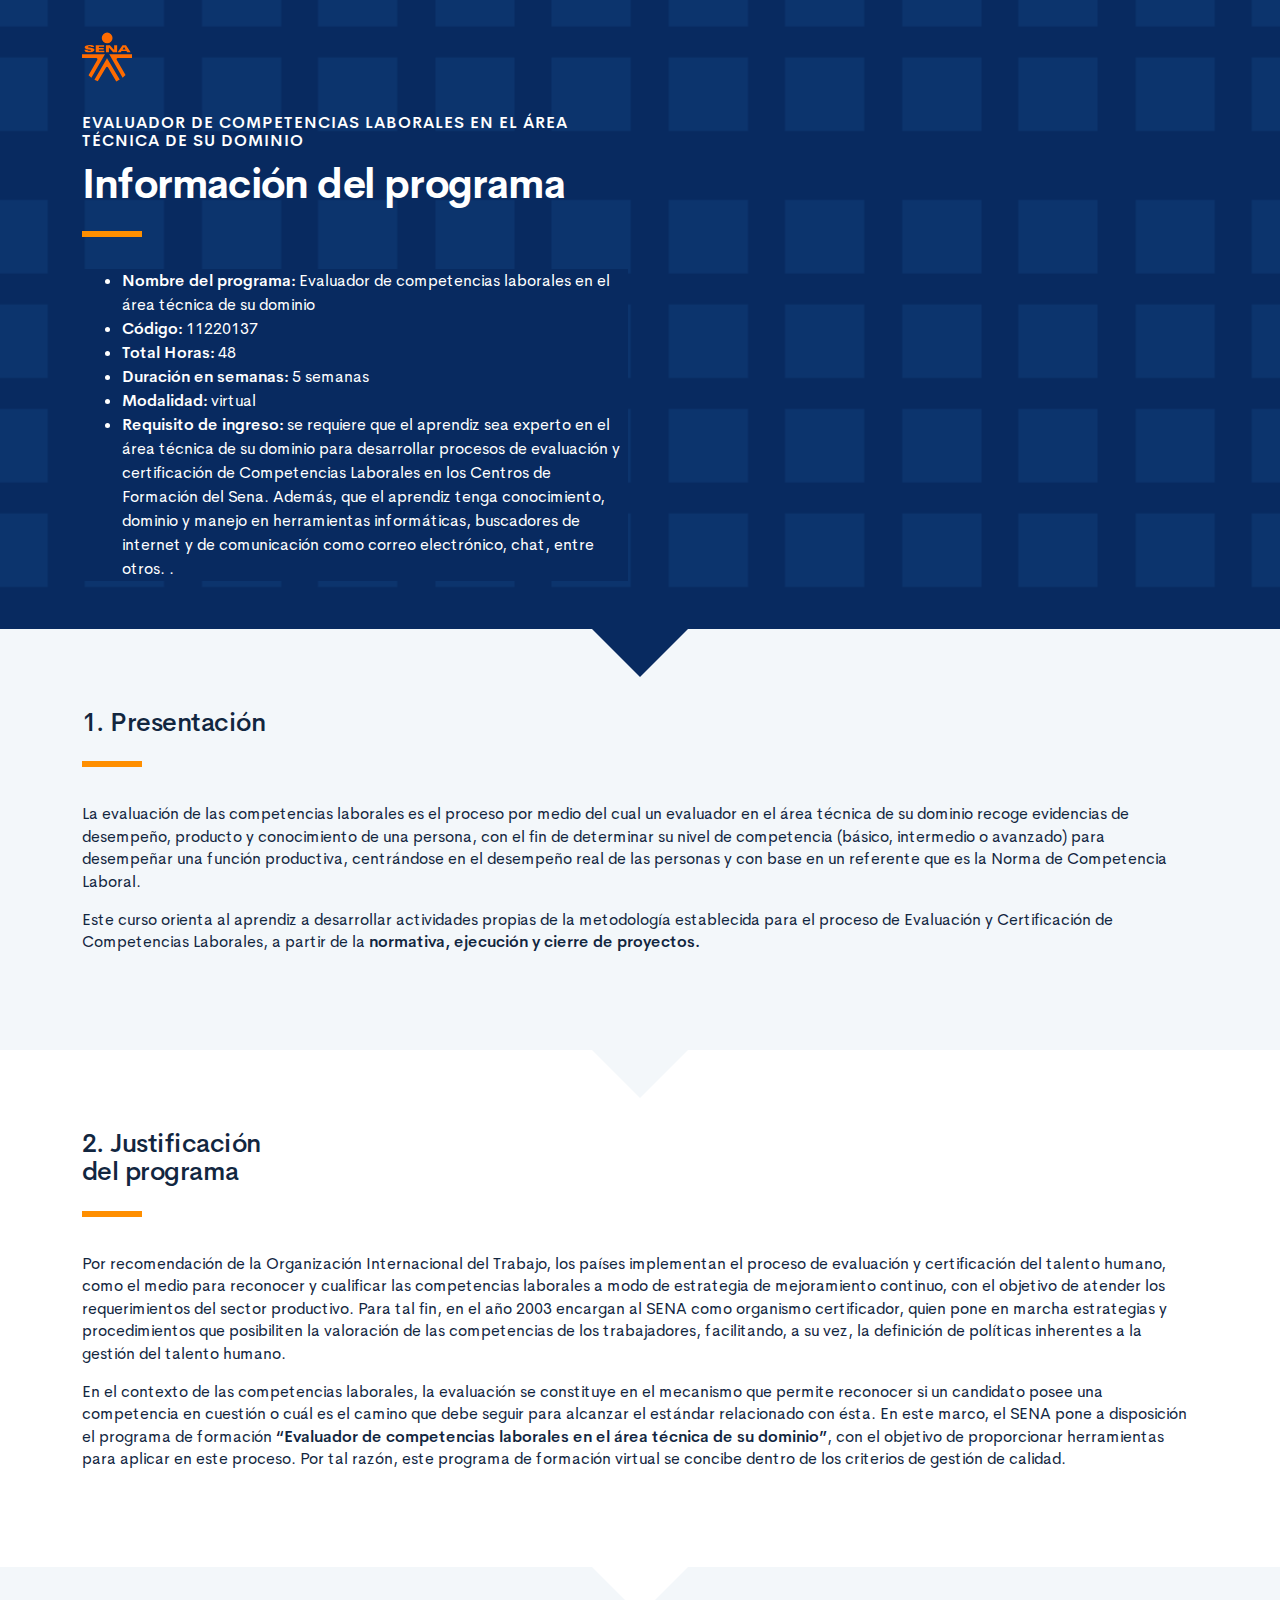
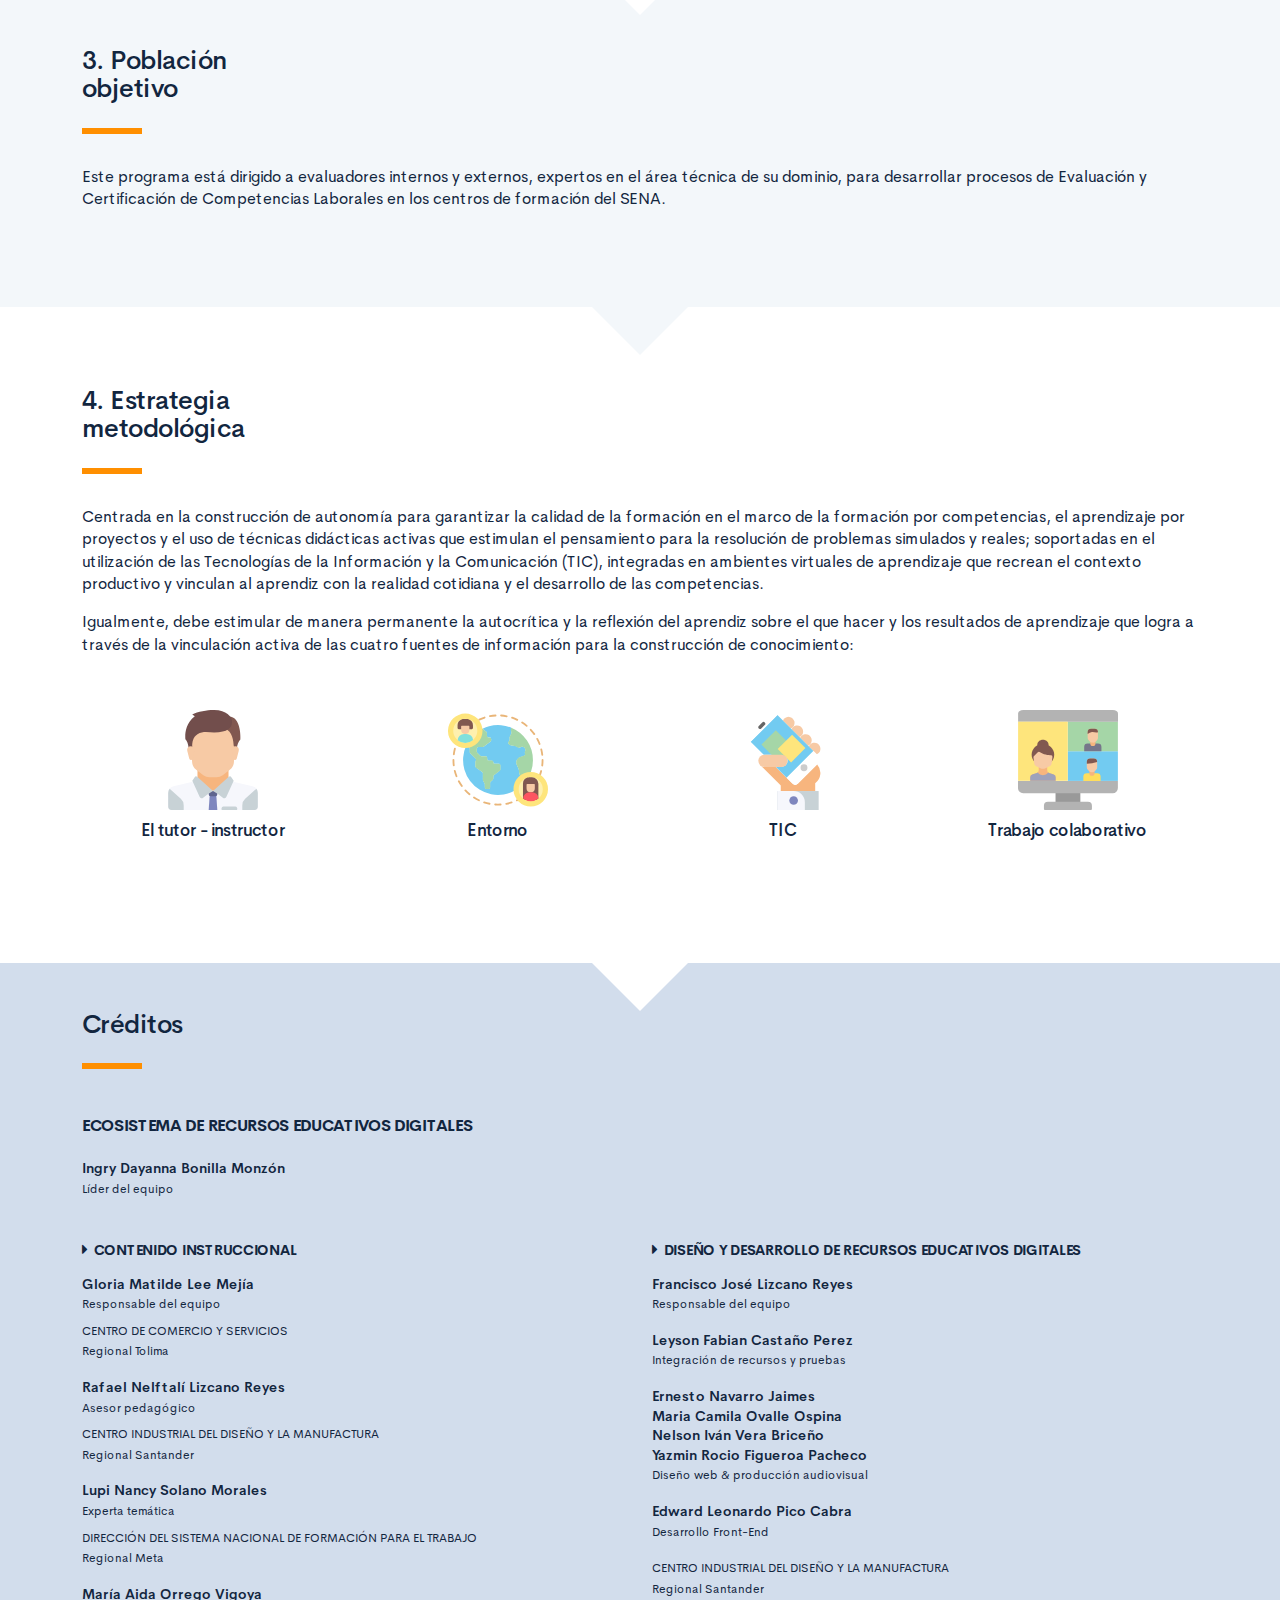
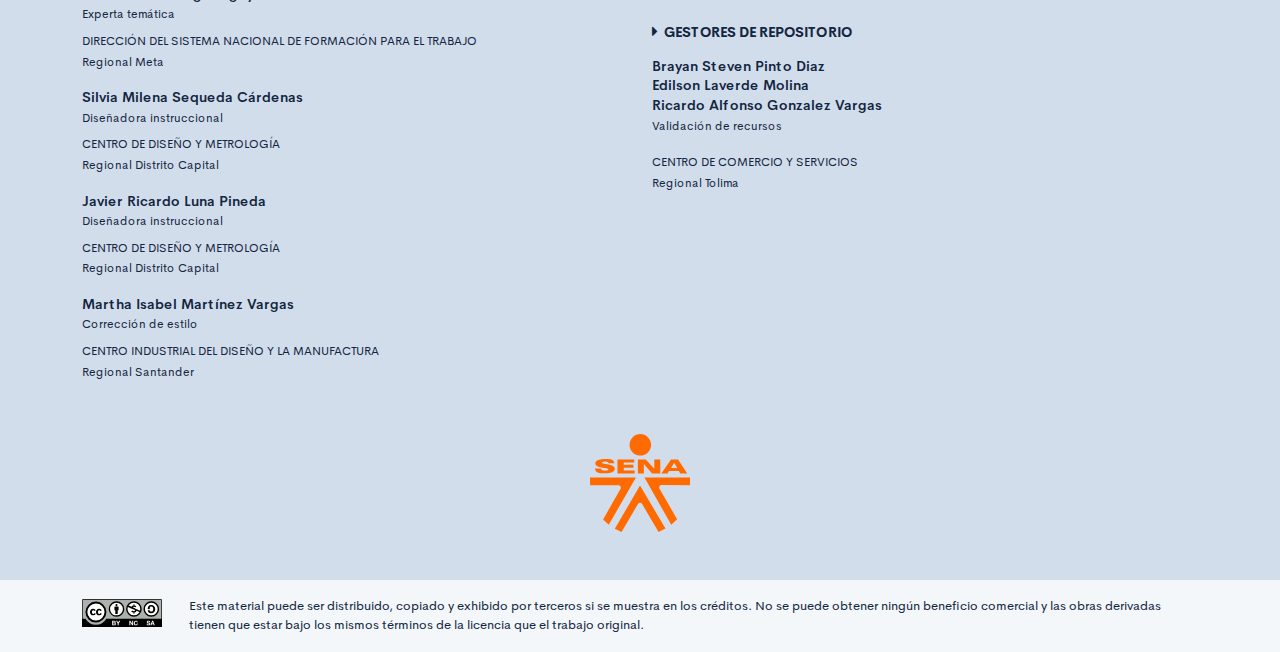
==== commit 98fe5c64: "Integración de videos" ====
--- a/public/info.html
+++ b/public/info.html
@@ -109,7 +109,7 @@
                     </div>
                 </div>
                 <div class="row mt-5">
-                    <div class="col-12 col-md-5">
+                    <div class="col-12 col-md-6">
                         <h4 class="footer-subtitulo-2 mt-0">
                             <div class="fa fa-caret-right mr-2"></div>Contenido Instruccional
                         </h4>
@@ -128,7 +128,7 @@
                         <p class="footer-texto mb-2"><strong>Martha Isabel Martínez Vargas</strong><br /> <span class="text-small">Corrección de estilo<br /></span></p>
                         <p class="footer-texto"><span class="text-small text-uppercase">Centro industrial del diseño y la manufactura</span><br /><span class="text-small">Regional Santander</span></p>
                     </div>
-                    <div class="col-12 col-md-5">
+                    <div class="col-12 col-md-6">
                         <h4 class="footer-subtitulo-2 mt-0">
                             <div class="fa fa-caret-right mr-2"></div>Diseño y desarrollo de recursos educativos digitales
                         </h4>
@@ -148,10 +148,8 @@
                             <strong>Ricardo Alfonso Gonzalez Vargas</strong><br /><span class="text-small">Validación de recursos<br /></span></p>
                         <p class="footer-texto"><span class="text-small text-uppercase">CENTRO DE COMERCIO Y SERVICIOS</span><br /><span class="text-small">Regional Tolima</span></p>
                     </div>
-                    <div class="col-12 col-md-2">
-                        <div class="d-flex flex-column justify-content-center"><img src="assets/images/logos/senaLogo.svg" style="max-width:100px" /></div>
-                    </div>
                 </div>
+                <div class="row justify-content-center align-items-center mt-5"><img src="assets/images/logos/senaLogo.svg" style="max-width:100px" /></div>
             </div>
         </footer>
         <section id="cc">
--- a/public/assets/css/main.css
+++ b/public/assets/css/main.css
@@ -3,6 +3,6 @@
  * Copyright 2011-2019 The Bootstrap Authors
  * Copyright 2011-2019 Twitter, Inc.
  * Licensed under MIT (https://github.com/twbs/bootstrap/blob/master/LICENSE)
- */:root{--blue: #2C7BE5;--indigo: #727cf5;--purple: #6b5eae;--pink: #ff679b;--red: #E63757;--orange: #fd7e14;--yellow: #F6C343;--green: #00D97E;--teal: #02a8b5;--cyan: #39afd1;--white: #fff;--gray: #95AAC9;--gray-dark: #3B506C;--primary: #12263F;--secondary: #6E84A3;--success: #00A99A;--info: #39afd1;--warning: #ff8f00;--danger: #E63757;--light: #EDF2F9;--dark: #000;--white: #fff;--breakpoint-xs: 0;--breakpoint-sm: 576px;--breakpoint-md: 768px;--breakpoint-lg: 992px;--breakpoint-xl: 1200px;--font-family-sans-serif: "Cerebri Sans", sans-serif;--font-family-monospace: "Courier New", monospace}*,*::before,*::after{box-sizing:border-box}html{font-family:sans-serif;line-height:1.15;-webkit-text-size-adjust:100%;-webkit-tap-highlight-color:rgba(0,0,0,0)}article,aside,figcaption,figure,footer,header,hgroup,main,nav,section{display:block}body{margin:0;font-family:"Cerebri Sans",sans-serif;font-size:.9375rem;font-weight:400;line-height:1.5;color:#12263F;text-align:left;background-color:#F3F7FA}[tabindex="-1"]:focus:not(:focus-visible){outline:0 !important}hr{box-sizing:content-box;height:0;overflow:visible}h1,h2,h3,h4,h5,h6{margin-top:0;margin-bottom:1.125rem}p{margin-top:0;margin-bottom:1rem}abbr[title],abbr[data-original-title]{text-decoration:underline;text-decoration:underline dotted;cursor:help;border-bottom:0;text-decoration-skip-ink:none}address{margin-bottom:1rem;font-style:normal;line-height:inherit}ol,ul,dl{margin-top:0;margin-bottom:1rem}ol ol,ul ul,ol ul,ul ol{margin-bottom:0}dt{font-weight:600}dd{margin-bottom:.5rem;margin-left:0}blockquote{margin:0 0 1rem}b,strong{font-weight:bolder}small{font-size:80%}sub,sup{position:relative;font-size:75%;line-height:0;vertical-align:baseline}sub{bottom:-.25em}sup{top:-.5em}a{color:#2C7BE5;text-decoration:none;background-color:transparent}a:hover{color:#104082;text-decoration:none}a:not([href]){color:inherit;text-decoration:none}a:not([href]):hover{color:inherit;text-decoration:none}pre,code,kbd,samp{font-family:"Courier New",monospace;font-size:1em}pre{margin-top:0;margin-bottom:1rem;overflow:auto}figure{margin:0 0 1rem}img{vertical-align:middle;border-style:none}svg{overflow:hidden;vertical-align:middle}table{border-collapse:collapse}caption{padding-top:1rem;padding-bottom:1rem;color:#95AAC9;text-align:left;caption-side:bottom}th{text-align:inherit}label{display:inline-block;margin-bottom:.5rem}button{border-radius:0}button:focus{outline:1px dotted;outline:5px auto -webkit-focus-ring-color}input,button,select,optgroup,textarea{margin:0;font-family:inherit;font-size:inherit;line-height:inherit}button,input{overflow:visible}button,select{text-transform:none}select{word-wrap:normal}button,[type="button"],[type="reset"],[type="submit"]{-webkit-appearance:button}button:not(:disabled),[type="button"]:not(:disabled),[type="reset"]:not(:disabled),[type="submit"]:not(:disabled){cursor:pointer}button::-moz-focus-inner,[type="button"]::-moz-focus-inner,[type="reset"]::-moz-focus-inner,[type="submit"]::-moz-focus-inner{padding:0;border-style:none}input[type="radio"],input[type="checkbox"]{box-sizing:border-box;padding:0}input[type="date"],input[type="time"],input[type="datetime-local"],input[type="month"]{-webkit-appearance:listbox}textarea{overflow:auto;resize:vertical}fieldset{min-width:0;padding:0;margin:0;border:0}legend{display:block;width:100%;max-width:100%;padding:0;margin-bottom:.5rem;font-size:1.5rem;line-height:inherit;color:inherit;white-space:normal}progress{vertical-align:baseline}[type="number"]::-webkit-inner-spin-button,[type="number"]::-webkit-outer-spin-button{height:auto}[type="search"]{outline-offset:-2px;-webkit-appearance:none}[type="search"]::-webkit-search-decoration{-webkit-appearance:none}::-webkit-file-upload-button{font:inherit;-webkit-appearance:button}output{display:inline-block}summary{display:list-item;cursor:pointer}template{display:none}[hidden]{display:none !important}h1,h2,h3,h4,h5,h6,.h1,.h2,.h3,.h4,.h5,.h6{margin-bottom:1.125rem;font-weight:500;line-height:1.1}h1,.h1{font-size:1.625rem}h2,.h2{font-size:1.25rem}h3,.h3{font-size:1.0625rem}h4,.h4{font-size:.9375rem}h5,.h5{font-size:.8125rem}h6,.h6{font-size:.625rem}.lead{font-size:1.17188rem;font-weight:300}.display-1{font-size:4rem;font-weight:600;line-height:1.1}.display-2{font-size:3.25rem;font-weight:600;line-height:1.1}.display-3{font-size:2.625rem;font-weight:600;line-height:1.1}.display-4{font-size:2rem;font-weight:600;line-height:1.1}hr{margin-top:1rem;margin-bottom:1rem;border:0;border-top:1px solid #E3EBF6}small,.small{font-size:.8125rem;font-weight:400}mark,.mark{padding:.2em;background-color:#fcf8e3}.list-unstyled{padding-left:0;list-style:none}.list-inline{padding-left:0;list-style:none}.list-inline-item{display:inline-block}.list-inline-item:not(:last-child){margin-right:6px}.initialism{font-size:90%;text-transform:uppercase}.blockquote{margin-bottom:1.5rem;font-size:1.17188rem}.blockquote-footer{display:block;font-size:.8125rem;color:#95AAC9}.blockquote-footer::before{content:"\2014\00A0"}.img-fluid{max-width:100%;height:auto}.img-thumbnail{padding:.25rem;background-color:#F3F7FA;border:1px solid #E3EBF6;border-radius:.375rem;max-width:100%;height:auto}.figure{display:inline-block}.figure-img{margin-bottom:.75rem;line-height:1}.figure-caption{font-size:.8125rem;color:#95AAC9}code{font-size:87.5%;color:#2C7BE5;word-wrap:break-word}a>code{color:inherit}kbd{padding:.2rem .4rem;font-size:87.5%;color:#fff;background-color:#283E59;border-radius:.25rem}kbd kbd{padding:0;font-size:100%;font-weight:600}pre{display:block;font-size:87.5%;color:#283E59}pre code{font-size:inherit;color:inherit;word-break:normal}.pre-scrollable{max-height:340px;overflow-y:scroll}.container{width:100%;padding-right:12px;padding-left:12px;margin-right:auto;margin-left:auto}@media (min-width: 576px){.container{max-width:540px}}@media (min-width: 768px){.container{max-width:720px}}@media (min-width: 992px){.container{max-width:960px}}@media (min-width: 1200px){.container{max-width:1140px}}.container-fluid,.container-sm,.container-md,.container-lg,.container-xl{width:100%;padding-right:12px;padding-left:12px;margin-right:auto;margin-left:auto}@media (min-width: 576px){.container,.container-sm{max-width:540px}}@media (min-width: 768px){.container,.container-sm,.container-md{max-width:720px}}@media (min-width: 992px){.container,.container-sm,.container-md,.container-lg{max-width:960px}}@media (min-width: 1200px){.container,.container-sm,.container-md,.container-lg,.container-xl{max-width:1140px}}.row{display:flex;flex-wrap:wrap;margin-right:-12px;margin-left:-12px}.no-gutters{margin-right:0;margin-left:0}.no-gutters>.col,.no-gutters>[class*="col-"]{padding-right:0;padding-left:0}.col-1,.col-2,.col-3,.col-4,.col-5,.col-6,.col-7,.col-8,.col-9,.col-10,.col-11,.col-12,.col,.col-auto,.col-sm-1,.col-sm-2,.col-sm-3,.col-sm-4,.col-sm-5,.col-sm-6,.col-sm-7,.col-sm-8,.col-sm-9,.col-sm-10,.col-sm-11,.col-sm-12,.col-sm,.col-sm-auto,.col-md-1,.col-md-2,.col-md-3,.col-md-4,.col-md-5,.col-md-6,.col-md-7,.col-md-8,.col-md-9,.col-md-10,.col-md-11,.col-md-12,.col-md,.col-md-auto,.col-lg-1,.col-lg-2,.col-lg-3,.col-lg-4,.col-lg-5,.col-lg-6,.col-lg-7,.col-lg-8,.col-lg-9,.col-lg-10,.col-lg-11,.col-lg-12,.col-lg,.col-lg-auto,.col-xl-1,.col-xl-2,.col-xl-3,.col-xl-4,.col-xl-5,.col-xl-6,.col-xl-7,.col-xl-8,.col-xl-9,.col-xl-10,.col-xl-11,.col-xl-12,.col-xl,.col-xl-auto{position:relative;width:100%;padding-right:12px;padding-left:12px}.col{flex-basis:0;flex-grow:1;max-width:100%}.row-cols-1>*{flex:0 0 100%;max-width:100%}.row-cols-2>*{flex:0 0 50%;max-width:50%}.row-cols-3>*{flex:0 0 33.33333%;max-width:33.33333%}.row-cols-4>*{flex:0 0 25%;max-width:25%}.row-cols-5>*{flex:0 0 20%;max-width:20%}.row-cols-6>*{flex:0 0 16.66667%;max-width:16.66667%}.col-auto{flex:0 0 auto;width:auto;max-width:100%}.col-1{flex:0 0 8.33333%;max-width:8.33333%}.col-2{flex:0 0 16.66667%;max-width:16.66667%}.col-3{flex:0 0 25%;max-width:25%}.col-4{flex:0 0 33.33333%;max-width:33.33333%}.col-5{flex:0 0 41.66667%;max-width:41.66667%}.col-6{flex:0 0 50%;max-width:50%}.col-7{flex:0 0 58.33333%;max-width:58.33333%}.col-8{flex:0 0 66.66667%;max-width:66.66667%}.col-9{flex:0 0 75%;max-width:75%}.col-10{flex:0 0 83.33333%;max-width:83.33333%}.col-11{flex:0 0 91.66667%;max-width:91.66667%}.col-12{flex:0 0 100%;max-width:100%}.order-first{order:-1}.order-last{order:13}.order-0{order:0}.order-1{order:1}.order-2{order:2}.order-3{order:3}.order-4{order:4}.order-5{order:5}.order-6{order:6}.order-7{order:7}.order-8{order:8}.order-9{order:9}.order-10{order:10}.order-11{order:11}.order-12{order:12}.offset-1{margin-left:8.33333%}.offset-2{margin-left:16.66667%}.offset-3{margin-left:25%}.offset-4{margin-left:33.33333%}.offset-5{margin-left:41.66667%}.offset-6{margin-left:50%}.offset-7{margin-left:58.33333%}.offset-8{margin-left:66.66667%}.offset-9{margin-left:75%}.offset-10{margin-left:83.33333%}.offset-11{margin-left:91.66667%}@media (min-width: 576px){.col-sm{flex-basis:0;flex-grow:1;max-width:100%}.row-cols-sm-1>*{flex:0 0 100%;max-width:100%}.row-cols-sm-2>*{flex:0 0 50%;max-width:50%}.row-cols-sm-3>*{flex:0 0 33.33333%;max-width:33.33333%}.row-cols-sm-4>*{flex:0 0 25%;max-width:25%}.row-cols-sm-5>*{flex:0 0 20%;max-width:20%}.row-cols-sm-6>*{flex:0 0 16.66667%;max-width:16.66667%}.col-sm-auto{flex:0 0 auto;width:auto;max-width:100%}.col-sm-1{flex:0 0 8.33333%;max-width:8.33333%}.col-sm-2{flex:0 0 16.66667%;max-width:16.66667%}.col-sm-3{flex:0 0 25%;max-width:25%}.col-sm-4{flex:0 0 33.33333%;max-width:33.33333%}.col-sm-5{flex:0 0 41.66667%;max-width:41.66667%}.col-sm-6{flex:0 0 50%;max-width:50%}.col-sm-7{flex:0 0 58.33333%;max-width:58.33333%}.col-sm-8{flex:0 0 66.66667%;max-width:66.66667%}.col-sm-9{flex:0 0 75%;max-width:75%}.col-sm-10{flex:0 0 83.33333%;max-width:83.33333%}.col-sm-11{flex:0 0 91.66667%;max-width:91.66667%}.col-sm-12{flex:0 0 100%;max-width:100%}.order-sm-first{order:-1}.order-sm-last{order:13}.order-sm-0{order:0}.order-sm-1{order:1}.order-sm-2{order:2}.order-sm-3{order:3}.order-sm-4{order:4}.order-sm-5{order:5}.order-sm-6{order:6}.order-sm-7{order:7}.order-sm-8{order:8}.order-sm-9{order:9}.order-sm-10{order:10}.order-sm-11{order:11}.order-sm-12{order:12}.offset-sm-0{margin-left:0}.offset-sm-1{margin-left:8.33333%}.offset-sm-2{margin-left:16.66667%}.offset-sm-3{margin-left:25%}.offset-sm-4{margin-left:33.33333%}.offset-sm-5{margin-left:41.66667%}.offset-sm-6{margin-left:50%}.offset-sm-7{margin-left:58.33333%}.offset-sm-8{margin-left:66.66667%}.offset-sm-9{margin-left:75%}.offset-sm-10{margin-left:83.33333%}.offset-sm-11{margin-left:91.66667%}}@media (min-width: 768px){.col-md{flex-basis:0;flex-grow:1;max-width:100%}.row-cols-md-1>*{flex:0 0 100%;max-width:100%}.row-cols-md-2>*{flex:0 0 50%;max-width:50%}.row-cols-md-3>*{flex:0 0 33.33333%;max-width:33.33333%}.row-cols-md-4>*{flex:0 0 25%;max-width:25%}.row-cols-md-5>*{flex:0 0 20%;max-width:20%}.row-cols-md-6>*{flex:0 0 16.66667%;max-width:16.66667%}.col-md-auto{flex:0 0 auto;width:auto;max-width:100%}.col-md-1{flex:0 0 8.33333%;max-width:8.33333%}.col-md-2{flex:0 0 16.66667%;max-width:16.66667%}.col-md-3{flex:0 0 25%;max-width:25%}.col-md-4{flex:0 0 33.33333%;max-width:33.33333%}.col-md-5{flex:0 0 41.66667%;max-width:41.66667%}.col-md-6{flex:0 0 50%;max-width:50%}.col-md-7{flex:0 0 58.33333%;max-width:58.33333%}.col-md-8{flex:0 0 66.66667%;max-width:66.66667%}.col-md-9{flex:0 0 75%;max-width:75%}.col-md-10{flex:0 0 83.33333%;max-width:83.33333%}.col-md-11{flex:0 0 91.66667%;max-width:91.66667%}.col-md-12{flex:0 0 100%;max-width:100%}.order-md-first{order:-1}.order-md-last{order:13}.order-md-0{order:0}.order-md-1{order:1}.order-md-2{order:2}.order-md-3{order:3}.order-md-4{order:4}.order-md-5{order:5}.order-md-6{order:6}.order-md-7{order:7}.order-md-8{order:8}.order-md-9{order:9}.order-md-10{order:10}.order-md-11{order:11}.order-md-12{order:12}.offset-md-0{margin-left:0}.offset-md-1{margin-left:8.33333%}.offset-md-2{margin-left:16.66667%}.offset-md-3{margin-left:25%}.offset-md-4{margin-left:33.33333%}.offset-md-5{margin-left:41.66667%}.offset-md-6{margin-left:50%}.offset-md-7{margin-left:58.33333%}.offset-md-8{margin-left:66.66667%}.offset-md-9{margin-left:75%}.offset-md-10{margin-left:83.33333%}.offset-md-11{margin-left:91.66667%}}@media (min-width: 992px){.col-lg{flex-basis:0;flex-grow:1;max-width:100%}.row-cols-lg-1>*{flex:0 0 100%;max-width:100%}.row-cols-lg-2>*{flex:0 0 50%;max-width:50%}.row-cols-lg-3>*{flex:0 0 33.33333%;max-width:33.33333%}.row-cols-lg-4>*{flex:0 0 25%;max-width:25%}.row-cols-lg-5>*{flex:0 0 20%;max-width:20%}.row-cols-lg-6>*{flex:0 0 16.66667%;max-width:16.66667%}.col-lg-auto{flex:0 0 auto;width:auto;max-width:100%}.col-lg-1{flex:0 0 8.33333%;max-width:8.33333%}.col-lg-2{flex:0 0 16.66667%;max-width:16.66667%}.col-lg-3{flex:0 0 25%;max-width:25%}.col-lg-4{flex:0 0 33.33333%;max-width:33.33333%}.col-lg-5{flex:0 0 41.66667%;max-width:41.66667%}.col-lg-6{flex:0 0 50%;max-width:50%}.col-lg-7{flex:0 0 58.33333%;max-width:58.33333%}.col-lg-8{flex:0 0 66.66667%;max-width:66.66667%}.col-lg-9{flex:0 0 75%;max-width:75%}.col-lg-10{flex:0 0 83.33333%;max-width:83.33333%}.col-lg-11{flex:0 0 91.66667%;max-width:91.66667%}.col-lg-12{flex:0 0 100%;max-width:100%}.order-lg-first{order:-1}.order-lg-last{order:13}.order-lg-0{order:0}.order-lg-1{order:1}.order-lg-2{order:2}.order-lg-3{order:3}.order-lg-4{order:4}.order-lg-5{order:5}.order-lg-6{order:6}.order-lg-7{order:7}.order-lg-8{order:8}.order-lg-9{order:9}.order-lg-10{order:10}.order-lg-11{order:11}.order-lg-12{order:12}.offset-lg-0{margin-left:0}.offset-lg-1{margin-left:8.33333%}.offset-lg-2{margin-left:16.66667%}.offset-lg-3{margin-left:25%}.offset-lg-4{margin-left:33.33333%}.offset-lg-5{margin-left:41.66667%}.offset-lg-6{margin-left:50%}.offset-lg-7{margin-left:58.33333%}.offset-lg-8{margin-left:66.66667%}.offset-lg-9{margin-left:75%}.offset-lg-10{margin-left:83.33333%}.offset-lg-11{margin-left:91.66667%}}@media (min-width: 1200px){.col-xl{flex-basis:0;flex-grow:1;max-width:100%}.row-cols-xl-1>*{flex:0 0 100%;max-width:100%}.row-cols-xl-2>*{flex:0 0 50%;max-width:50%}.row-cols-xl-3>*{flex:0 0 33.33333%;max-width:33.33333%}.row-cols-xl-4>*{flex:0 0 25%;max-width:25%}.row-cols-xl-5>*{flex:0 0 20%;max-width:20%}.row-cols-xl-6>*{flex:0 0 16.66667%;max-width:16.66667%}.col-xl-auto{flex:0 0 auto;width:auto;max-width:100%}.col-xl-1{flex:0 0 8.33333%;max-width:8.33333%}.col-xl-2{flex:0 0 16.66667%;max-width:16.66667%}.col-xl-3{flex:0 0 25%;max-width:25%}.col-xl-4{flex:0 0 33.33333%;max-width:33.33333%}.col-xl-5{flex:0 0 41.66667%;max-width:41.66667%}.col-xl-6{flex:0 0 50%;max-width:50%}.col-xl-7{flex:0 0 58.33333%;max-width:58.33333%}.col-xl-8{flex:0 0 66.66667%;max-width:66.66667%}.col-xl-9{flex:0 0 75%;max-width:75%}.col-xl-10{flex:0 0 83.33333%;max-width:83.33333%}.col-xl-11{flex:0 0 91.66667%;max-width:91.66667%}.col-xl-12{flex:0 0 100%;max-width:100%}.order-xl-first{order:-1}.order-xl-last{order:13}.order-xl-0{order:0}.order-xl-1{order:1}.order-xl-2{order:2}.order-xl-3{order:3}.order-xl-4{order:4}.order-xl-5{order:5}.order-xl-6{order:6}.order-xl-7{order:7}.order-xl-8{order:8}.order-xl-9{order:9}.order-xl-10{order:10}.order-xl-11{order:11}.order-xl-12{order:12}.offset-xl-0{margin-left:0}.offset-xl-1{margin-left:8.33333%}.offset-xl-2{margin-left:16.66667%}.offset-xl-3{margin-left:25%}.offset-xl-4{margin-left:33.33333%}.offset-xl-5{margin-left:41.66667%}.offset-xl-6{margin-left:50%}.offset-xl-7{margin-left:58.33333%}.offset-xl-8{margin-left:66.66667%}.offset-xl-9{margin-left:75%}.offset-xl-10{margin-left:83.33333%}.offset-xl-11{margin-left:91.66667%}}.table{width:100%;margin-bottom:1.5rem;color:#12263F}.table th,.table td{padding:1rem;vertical-align:top;border-top:1px solid #EDF2F9}.table thead th{vertical-align:bottom;border-bottom:2px solid #EDF2F9}.table tbody+tbody{border-top:2px solid #EDF2F9}.table-sm th,.table-sm td{padding:1rem}.table-bordered{border:1px solid #EDF2F9}.table-bordered th,.table-bordered td{border:1px solid #EDF2F9}.table-bordered thead th,.table-bordered thead td{border-bottom-width:2px}.table-borderless th,.table-borderless td,.table-borderless thead th,.table-borderless tbody+tbody{border:0}.table-striped tbody tr:nth-of-type(even){background-color:#F9FBFD}.table-hover tbody tr:hover{color:#12263F;background-color:#F9FBFD}.table-primary,.table-primary>th,.table-primary>td{background-color:#bdc2c9}.table-primary th,.table-primary td,.table-primary thead th,.table-primary tbody+tbody{border-color:#848e9b}.table-hover .table-primary:hover{background-color:#afb5be}.table-hover .table-primary:hover>td,.table-hover .table-primary:hover>th{background-color:#afb5be}.table-secondary,.table-secondary>th,.table-secondary>td{background-color:#d6dde5}.table-secondary th,.table-secondary td,.table-secondary thead th,.table-secondary tbody+tbody{border-color:#b4bfcf}.table-hover .table-secondary:hover{background-color:#c6d0db}.table-hover .table-secondary:hover>td,.table-hover .table-secondary:hover>th{background-color:#c6d0db}.table-success,.table-success>th,.table-success>td{background-color:#b8e7e3}.table-success th,.table-success td,.table-success thead th,.table-success tbody+tbody{border-color:#7ad2ca}.table-hover .table-success:hover{background-color:#a5e1db}.table-hover .table-success:hover>td,.table-hover .table-success:hover>th{background-color:#a5e1db}.table-info,.table-info>th,.table-info>td{background-color:#c8e9f2}.table-info th,.table-info td,.table-info thead th,.table-info tbody+tbody{border-color:#98d5e7}.table-hover .table-info:hover{background-color:#b3e1ed}.table-hover .table-info:hover>td,.table-hover .table-info:hover>th{background-color:#b3e1ed}.table-warning,.table-warning>th,.table-warning>td{background-color:#ffe0b8}.table-warning th,.table-warning td,.table-warning thead th,.table-warning tbody+tbody{border-color:#ffc57a}.table-hover .table-warning:hover{background-color:#ffd59f}.table-hover .table-warning:hover>td,.table-hover .table-warning:hover>th{background-color:#ffd59f}.table-danger,.table-danger>th,.table-danger>td{background-color:#f8c7d0}.table-danger th,.table-danger td,.table-danger thead th,.table-danger tbody+tbody{border-color:#f297a8}.table-hover .table-danger:hover{background-color:#f5b0bd}.table-hover .table-danger:hover>td,.table-hover .table-danger:hover>th{background-color:#f5b0bd}.table-light,.table-light>th,.table-light>td{background-color:#fafbfd}.table-light th,.table-light td,.table-light thead th,.table-light tbody+tbody{border-color:#f6f8fc}.table-hover .table-light:hover{background-color:#e8ecf6}.table-hover .table-light:hover>td,.table-hover .table-light:hover>th{background-color:#e8ecf6}.table-dark,.table-dark>th,.table-dark>td{background-color:#b8b8b8}.table-dark th,.table-dark td,.table-dark thead th,.table-dark tbody+tbody{border-color:#7a7a7a}.table-hover .table-dark:hover{background-color:#ababab}.table-hover .table-dark:hover>td,.table-hover .table-dark:hover>th{background-color:#ababab}.table-white,.table-white>th,.table-white>td{background-color:#fff}.table-white th,.table-white td,.table-white thead th,.table-white tbody+tbody{border-color:#fff}.table-hover .table-white:hover{background-color:#f2f2f2}.table-hover .table-white:hover>td,.table-hover .table-white:hover>th{background-color:#f2f2f2}.table-active,.table-active>th,.table-active>td{background-color:#F9FBFD}.table-hover .table-active:hover{background-color:#e6eef7}.table-hover .table-active:hover>td,.table-hover .table-active:hover>th{background-color:#e6eef7}.table .thead-dark th{color:#fff;background-color:#3B506C;border-color:#496285}.table .thead-light th{color:#95AAC9;background-color:#F9FBFD;border-color:#EDF2F9}.table-dark{color:#fff;background-color:#3B506C}.table-dark th,.table-dark td,.table-dark thead th{border-color:#496285}.table-dark.table-bordered{border:0}.table-dark.table-striped tbody tr:nth-of-type(even){background-color:rgba(255,255,255,0.05)}.table-dark.table-hover tbody tr:hover{color:#fff;background-color:rgba(255,255,255,0.075)}@media (max-width: 575.98px){.table-responsive-sm{display:block;width:100%;overflow-x:auto;-webkit-overflow-scrolling:touch}.table-responsive-sm>.table-bordered{border:0}}@media (max-width: 767.98px){.table-responsive-md{display:block;width:100%;overflow-x:auto;-webkit-overflow-scrolling:touch}.table-responsive-md>.table-bordered{border:0}}@media (max-width: 991.98px){.table-responsive-lg{display:block;width:100%;overflow-x:auto;-webkit-overflow-scrolling:touch}.table-responsive-lg>.table-bordered{border:0}}@media (max-width: 1199.98px){.table-responsive-xl{display:block;width:100%;overflow-x:auto;-webkit-overflow-scrolling:touch}.table-responsive-xl>.table-bordered{border:0}}.table-responsive{display:block;width:100%;overflow-x:auto;-webkit-overflow-scrolling:touch}.table-responsive>.table-bordered{border:0}.form-control{display:block;width:100%;height:calc(1.5em + 1rem + 2px);padding:.5rem .75rem;font-size:.9375rem;font-weight:400;line-height:1.5;color:#12263F;background-color:#fff;background-clip:padding-box;border:1px solid #D2DDEC;border-radius:.375rem;transition:border-color 0.15s ease-in-out,box-shadow 0.15s ease-in-out}@media (prefers-reduced-motion: reduce){.form-control{transition:none}}.form-control::-ms-expand{background-color:transparent;border:0}.form-control:-moz-focusring{color:transparent;text-shadow:0 0 0 #12263F}.form-control:focus{color:#12263F;background-color:#fff;border-color:#12263F;outline:0;box-shadow:rgba(0,0,0,0)}.form-control::placeholder{color:#B1C2D9;opacity:1}.form-control:disabled,.form-control[readonly]{background-color:#fff;opacity:1}select.form-control:focus::-ms-value{color:#12263F;background-color:#fff}.form-control-file,.form-control-range{display:block;width:100%}.col-form-label{padding-top:calc(.5rem + 1px);padding-bottom:calc(.5rem + 1px);margin-bottom:0;font-size:inherit;line-height:1.5}.col-form-label-lg{padding-top:calc(.75rem + 1px);padding-bottom:calc(.75rem + 1px);font-size:.9375rem;line-height:1.5}.col-form-label-sm{padding-top:calc(.125rem + 1px);padding-bottom:calc(.125rem + 1px);font-size:.8125rem;line-height:1.75}.form-control-plaintext{display:block;width:100%;padding:.5rem 0;margin-bottom:0;font-size:.9375rem;line-height:1.5;color:#12263F;background-color:transparent;border:solid transparent;border-width:1px 0}.form-control-plaintext.form-control-sm,.form-control-plaintext.form-control-lg{padding-right:0;padding-left:0}.form-control-sm{height:calc(1.75em + .25rem + 2px);padding:.125rem .5rem;font-size:.8125rem;line-height:1.75;border-radius:.25rem}.form-control-lg{height:calc(1.5em + 1.5rem + 2px);padding:.75rem 1.25rem;font-size:.9375rem;line-height:1.5;border-radius:.5rem}select.form-control[size],select.form-control[multiple]{height:auto}textarea.form-control{height:auto}.form-group{margin-bottom:1.375rem}.form-text{display:block;margin-top:.25rem}.form-row{display:flex;flex-wrap:wrap;margin-right:-5px;margin-left:-5px}.form-row>.col,.form-row>[class*="col-"]{padding-right:5px;padding-left:5px}.form-check{position:relative;display:block;padding-left:1.25rem}.form-check-input{position:absolute;margin-top:.3rem;margin-left:-1.25rem}.form-check-input[disabled] ~ .form-check-label,.form-check-input:disabled ~ .form-check-label{color:#95AAC9}.form-check-label{margin-bottom:0}.form-check-inline{display:inline-flex;align-items:center;padding-left:0;margin-right:.75rem}.form-check-inline .form-check-input{position:static;margin-top:0;margin-right:.3125rem;margin-left:0}.valid-feedback{display:none;width:100%;margin-top:.25rem;font-size:.8125rem;color:#00A99A}.valid-tooltip{position:absolute;top:100%;z-index:5;display:none;max-width:100%;padding:.25rem .5rem;margin-top:.1rem;font-size:.8125rem;line-height:1.5;color:#fff;background-color:#00a99a;border-radius:.375rem}.was-validated :valid ~ .valid-feedback,.was-validated :valid ~ .valid-tooltip,.is-valid ~ .valid-feedback,.is-valid ~ .valid-tooltip{display:block}.was-validated .form-control:valid,.form-control.is-valid{border-color:#00A99A}.was-validated .form-control:valid:focus,.form-control.is-valid:focus{border-color:#00A99A;box-shadow:0 0 0 .15rem rgba(0,169,154,0.25)}.was-validated .custom-select:valid,.custom-select.is-valid{border-color:#00A99A}.was-validated .custom-select:valid:focus,.custom-select.is-valid:focus{border-color:#00A99A;box-shadow:0 0 0 .15rem rgba(0,169,154,0.25)}.was-validated .form-check-input:valid ~ .form-check-label,.form-check-input.is-valid ~ .form-check-label{color:#00A99A}.was-validated .form-check-input:valid ~ .valid-feedback,.was-validated .form-check-input:valid ~ .valid-tooltip,.form-check-input.is-valid ~ .valid-feedback,.form-check-input.is-valid ~ .valid-tooltip{display:block}.was-validated .custom-control-input:valid ~ .custom-control-label,.custom-control-input.is-valid ~ .custom-control-label{color:#00A99A}.was-validated .custom-control-input:valid ~ .custom-control-label::before,.custom-control-input.is-valid ~ .custom-control-label::before{border-color:#00A99A}.was-validated .custom-control-input:valid:checked ~ .custom-control-label::before,.custom-control-input.is-valid:checked ~ .custom-control-label::before{border-color:#00dcc8;background-color:#00dcc8}.was-validated .custom-control-input:valid:focus ~ .custom-control-label::before,.custom-control-input.is-valid:focus ~ .custom-control-label::before{box-shadow:0 0 0 .15rem rgba(0,169,154,0.25)}.was-validated .custom-control-input:valid:focus:not(:checked) ~ .custom-control-label::before,.custom-control-input.is-valid:focus:not(:checked) ~ .custom-control-label::before{border-color:#00A99A}.was-validated .custom-file-input:valid ~ .custom-file-label,.custom-file-input.is-valid ~ .custom-file-label{border-color:#00A99A}.was-validated .custom-file-input:valid:focus ~ .custom-file-label,.custom-file-input.is-valid:focus ~ .custom-file-label{border-color:#00A99A;box-shadow:0 0 0 .15rem rgba(0,169,154,0.25)}.invalid-feedback{display:none;width:100%;margin-top:.25rem;font-size:.8125rem;color:#E63757}.invalid-tooltip{position:absolute;top:100%;z-index:5;display:none;max-width:100%;padding:.25rem .5rem;margin-top:.1rem;font-size:.8125rem;line-height:1.5;color:#fff;background-color:#e63757;border-radius:.375rem}.was-validated :invalid ~ .invalid-feedback,.was-validated :invalid ~ .invalid-tooltip,.is-invalid ~ .invalid-feedback,.is-invalid ~ .invalid-tooltip{display:block}.was-validated .form-control:invalid,.form-control.is-invalid{border-color:#E63757}.was-validated .form-control:invalid:focus,.form-control.is-invalid:focus{border-color:#E63757;box-shadow:0 0 0 .15rem rgba(230,55,87,0.25)}.was-validated .custom-select:invalid,.custom-select.is-invalid{border-color:#E63757}.was-validated .custom-select:invalid:focus,.custom-select.is-invalid:focus{border-color:#E63757;box-shadow:0 0 0 .15rem rgba(230,55,87,0.25)}.was-validated .form-check-input:invalid ~ .form-check-label,.form-check-input.is-invalid ~ .form-check-label{color:#E63757}.was-validated .form-check-input:invalid ~ .invalid-feedback,.was-validated .form-check-input:invalid ~ .invalid-tooltip,.form-check-input.is-invalid ~ .invalid-feedback,.form-check-input.is-invalid ~ .invalid-tooltip{display:block}.was-validated .custom-control-input:invalid ~ .custom-control-label,.custom-control-input.is-invalid ~ .custom-control-label{color:#E63757}.was-validated .custom-control-input:invalid ~ .custom-control-label::before,.custom-control-input.is-invalid ~ .custom-control-label::before{border-color:#E63757}.was-validated .custom-control-input:invalid:checked ~ .custom-control-label::before,.custom-control-input.is-invalid:checked ~ .custom-control-label::before{border-color:#ec647d;background-color:#ec647d}.was-validated .custom-control-input:invalid:focus ~ .custom-control-label::before,.custom-control-input.is-invalid:focus ~ .custom-control-label::before{box-shadow:0 0 0 .15rem rgba(230,55,87,0.25)}.was-validated .custom-control-input:invalid:focus:not(:checked) ~ .custom-control-label::before,.custom-control-input.is-invalid:focus:not(:checked) ~ .custom-control-label::before{border-color:#E63757}.was-validated .custom-file-input:invalid ~ .custom-file-label,.custom-file-input.is-invalid ~ .custom-file-label{border-color:#E63757}.was-validated .custom-file-input:invalid:focus ~ .custom-file-label,.custom-file-input.is-invalid:focus ~ .custom-file-label{border-color:#E63757;box-shadow:0 0 0 .15rem rgba(230,55,87,0.25)}.form-inline{display:flex;flex-flow:row wrap;align-items:center}.form-inline .form-check{width:100%}@media (min-width: 576px){.form-inline label{display:flex;align-items:center;justify-content:center;margin-bottom:0}.form-inline .form-group{display:flex;flex:0 0 auto;flex-flow:row wrap;align-items:center;margin-bottom:0}.form-inline .form-control{display:inline-block;width:auto;vertical-align:middle}.form-inline .form-control-plaintext{display:inline-block}.form-inline .input-group,.form-inline .custom-select{width:auto}.form-inline .form-check{display:flex;align-items:center;justify-content:center;width:auto;padding-left:0}.form-inline .form-check-input{position:relative;flex-shrink:0;margin-top:0;margin-right:.25rem;margin-left:0}.form-inline .custom-control{align-items:center;justify-content:center}.form-inline .custom-control-label{margin-bottom:0}}.btn{display:inline-block;font-weight:400;color:#12263F;text-align:center;vertical-align:middle;cursor:pointer;user-select:none;background-color:transparent;border:1px solid transparent;padding:.5rem .75rem;font-size:.9375rem;line-height:1.5;border-radius:.375rem;transition:color 0.15s ease-in-out,background-color 0.15s ease-in-out,border-color 0.15s ease-in-out,box-shadow 0.15s ease-in-out}@media (prefers-reduced-motion: reduce){.btn{transition:none}}.btn:hover{color:#12263F;text-decoration:none}.btn:focus,.btn.focus{outline:0;box-shadow:0 0 0 .15rem rgba(18,38,63,0.25)}.btn.disabled,.btn:disabled{opacity:.65}a.btn.disabled,fieldset:disabled a.btn{pointer-events:none}.btn-primary{color:#fff;background-color:#12263F;border-color:#12263F}.btn-primary:hover{color:#fff;background-color:#0a1421;border-color:#070e17}.btn-primary:focus,.btn-primary.focus{color:#fff;background-color:#0a1421;border-color:#070e17;box-shadow:0 0 0 .15rem rgba(54,71,92,0.5)}.btn-primary.disabled,.btn-primary:disabled{color:#fff;background-color:#12263F;border-color:#12263F}.btn-primary:not(:disabled):not(.disabled):active,.btn-primary:not(:disabled):not(.disabled).active,.show>.btn-primary.dropdown-toggle{color:#fff;background-color:#070e17;border-color:#04080d}.btn-primary:not(:disabled):not(.disabled):active:focus,.btn-primary:not(:disabled):not(.disabled).active:focus,.show>.btn-primary.dropdown-toggle:focus{box-shadow:0 0 0 .15rem rgba(54,71,92,0.5)}.btn-secondary{color:#fff;background-color:#6E84A3;border-color:#6E84A3}.btn-secondary:hover{color:#fff;background-color:#5b7190;border-color:#566b88}.btn-secondary:focus,.btn-secondary.focus{color:#fff;background-color:#5b7190;border-color:#566b88;box-shadow:0 0 0 .15rem rgba(132,150,177,0.5)}.btn-secondary.disabled,.btn-secondary:disabled{color:#fff;background-color:#6E84A3;border-color:#6E84A3}.btn-secondary:not(:disabled):not(.disabled):active,.btn-secondary:not(:disabled):not(.disabled).active,.show>.btn-secondary.dropdown-toggle{color:#fff;background-color:#566b88;border-color:#516580}.btn-secondary:not(:disabled):not(.disabled):active:focus,.btn-secondary:not(:disabled):not(.disabled).active:focus,.show>.btn-secondary.dropdown-toggle:focus{box-shadow:0 0 0 .15rem rgba(132,150,177,0.5)}.btn-success{color:#fff;background-color:#00A99A;border-color:#00A99A}.btn-success:hover{color:#fff;background-color:#008377;border-color:#00766c}.btn-success:focus,.btn-success.focus{color:#fff;background-color:#008377;border-color:#00766c;box-shadow:0 0 0 .15rem rgba(38,182,169,0.5)}.btn-success.disabled,.btn-success:disabled{color:#fff;background-color:#00A99A;border-color:#00A99A}.btn-success:not(:disabled):not(.disabled):active,.btn-success:not(:disabled):not(.disabled).active,.show>.btn-success.dropdown-toggle{color:#fff;background-color:#00766c;border-color:#006960}.btn-success:not(:disabled):not(.disabled):active:focus,.btn-success:not(:disabled):not(.disabled).active:focus,.show>.btn-success.dropdown-toggle:focus{box-shadow:0 0 0 .15rem rgba(38,182,169,0.5)}.btn-info{color:#fff;background-color:#39afd1;border-color:#39afd1}.btn-info:hover{color:#fff;background-color:#2b99b9;border-color:#2991ae}.btn-info:focus,.btn-info.focus{color:#fff;background-color:#2b99b9;border-color:#2991ae;box-shadow:0 0 0 .15rem rgba(87,187,216,0.5)}.btn-info.disabled,.btn-info:disabled{color:#fff;background-color:#39afd1;border-color:#39afd1}.btn-info:not(:disabled):not(.disabled):active,.btn-info:not(:disabled):not(.disabled).active,.show>.btn-info.dropdown-toggle{color:#fff;background-color:#2991ae;border-color:#2688a4}.btn-info:not(:disabled):not(.disabled):active:focus,.btn-info:not(:disabled):not(.disabled).active:focus,.show>.btn-info.dropdown-toggle:focus{box-shadow:0 0 0 .15rem rgba(87,187,216,0.5)}.btn-warning{color:#283E59;background-color:#ff8f00;border-color:#ff8f00}.btn-warning:hover{color:#fff;background-color:#d97a00;border-color:#cc7200}.btn-warning:focus,.btn-warning.focus{color:#fff;background-color:#d97a00;border-color:#cc7200;box-shadow:0 0 0 .15rem rgba(223,131,13,0.5)}.btn-warning.disabled,.btn-warning:disabled{color:#283E59;background-color:#ff8f00;border-color:#ff8f00}.btn-warning:not(:disabled):not(.disabled):active,.btn-warning:not(:disabled):not(.disabled).active,.show>.btn-warning.dropdown-toggle{color:#fff;background-color:#cc7200;border-color:#bf6b00}.btn-warning:not(:disabled):not(.disabled):active:focus,.btn-warning:not(:disabled):not(.disabled).active:focus,.show>.btn-warning.dropdown-toggle:focus{box-shadow:0 0 0 .15rem rgba(223,131,13,0.5)}.btn-danger{color:#fff;background-color:#E63757;border-color:#E63757}.btn-danger:hover{color:#fff;background-color:#db1b3f;border-color:#d01a3b}.btn-danger:focus,.btn-danger.focus{color:#fff;background-color:#db1b3f;border-color:#d01a3b;box-shadow:0 0 0 .15rem rgba(234,85,112,0.5)}.btn-danger.disabled,.btn-danger:disabled{color:#fff;background-color:#E63757;border-color:#E63757}.btn-danger:not(:disabled):not(.disabled):active,.btn-danger:not(:disabled):not(.disabled).active,.show>.btn-danger.dropdown-toggle{color:#fff;background-color:#d01a3b;border-color:#c51938}.btn-danger:not(:disabled):not(.disabled):active:focus,.btn-danger:not(:disabled):not(.disabled).active:focus,.show>.btn-danger.dropdown-toggle:focus{box-shadow:0 0 0 .15rem rgba(234,85,112,0.5)}.btn-light{color:#283E59;background-color:#EDF2F9;border-color:#EDF2F9}.btn-light:hover{color:#283E59;background-color:#d0ddef;border-color:#c7d6ec}.btn-light:focus,.btn-light.focus{color:#283E59;background-color:#d0ddef;border-color:#c7d6ec;box-shadow:0 0 0 .15rem rgba(207,215,225,0.5)}.btn-light.disabled,.btn-light:disabled{color:#283E59;background-color:#EDF2F9;border-color:#EDF2F9}.btn-light:not(:disabled):not(.disabled):active,.btn-light:not(:disabled):not(.disabled).active,.show>.btn-light.dropdown-toggle{color:#283E59;background-color:#c7d6ec;border-color:#bdcfe9}.btn-light:not(:disabled):not(.disabled):active:focus,.btn-light:not(:disabled):not(.disabled).active:focus,.show>.btn-light.dropdown-toggle:focus{box-shadow:0 0 0 .15rem rgba(207,215,225,0.5)}.btn-dark{color:#fff;background-color:#000;border-color:#000}.btn-dark:hover{color:#fff;background-color:#000;border-color:#000}.btn-dark:focus,.btn-dark.focus{color:#fff;background-color:#000;border-color:#000;box-shadow:0 0 0 .15rem rgba(38,38,38,0.5)}.btn-dark.disabled,.btn-dark:disabled{color:#fff;background-color:#000;border-color:#000}.btn-dark:not(:disabled):not(.disabled):active,.btn-dark:not(:disabled):not(.disabled).active,.show>.btn-dark.dropdown-toggle{color:#fff;background-color:#000;border-color:#000}.btn-dark:not(:disabled):not(.disabled):active:focus,.btn-dark:not(:disabled):not(.disabled).active:focus,.show>.btn-dark.dropdown-toggle:focus{box-shadow:0 0 0 .15rem rgba(38,38,38,0.5)}.btn-white{color:#283E59;background-color:#fff;border-color:#fff}.btn-white:hover{color:#283E59;background-color:#ececec;border-color:#e6e6e6}.btn-white:focus,.btn-white.focus{color:#283E59;background-color:#ececec;border-color:#e6e6e6;box-shadow:0 0 0 .15rem rgba(223,226,230,0.5)}.btn-white.disabled,.btn-white:disabled{color:#283E59;background-color:#fff;border-color:#fff}.btn-white:not(:disabled):not(.disabled):active,.btn-white:not(:disabled):not(.disabled).active,.show>.btn-white.dropdown-toggle{color:#283E59;background-color:#e6e6e6;border-color:#dfdfdf}.btn-white:not(:disabled):not(.disabled):active:focus,.btn-white:not(:disabled):not(.disabled).active:focus,.show>.btn-white.dropdown-toggle:focus{box-shadow:0 0 0 .15rem rgba(223,226,230,0.5)}.btn-outline-primary{color:#12263F;border-color:#12263F}.btn-outline-primary:hover{color:#fff;background-color:#12263F;border-color:#12263F}.btn-outline-primary:focus,.btn-outline-primary.focus{box-shadow:0 0 0 .15rem rgba(18,38,63,0.5)}.btn-outline-primary.disabled,.btn-outline-primary:disabled{color:#12263F;background-color:transparent}.btn-outline-primary:not(:disabled):not(.disabled):active,.btn-outline-primary:not(:disabled):not(.disabled).active,.show>.btn-outline-primary.dropdown-toggle{color:#fff;background-color:#12263F;border-color:#12263F}.btn-outline-primary:not(:disabled):not(.disabled):active:focus,.btn-outline-primary:not(:disabled):not(.disabled).active:focus,.show>.btn-outline-primary.dropdown-toggle:focus{box-shadow:0 0 0 .15rem rgba(18,38,63,0.5)}.btn-outline-secondary{color:#6E84A3;border-color:#6E84A3}.btn-outline-secondary:hover{color:#fff;background-color:#6E84A3;border-color:#6E84A3}.btn-outline-secondary:focus,.btn-outline-secondary.focus{box-shadow:0 0 0 .15rem rgba(110,132,163,0.5)}.btn-outline-secondary.disabled,.btn-outline-secondary:disabled{color:#6E84A3;background-color:transparent}.btn-outline-secondary:not(:disabled):not(.disabled):active,.btn-outline-secondary:not(:disabled):not(.disabled).active,.show>.btn-outline-secondary.dropdown-toggle{color:#fff;background-color:#6E84A3;border-color:#6E84A3}.btn-outline-secondary:not(:disabled):not(.disabled):active:focus,.btn-outline-secondary:not(:disabled):not(.disabled).active:focus,.show>.btn-outline-secondary.dropdown-toggle:focus{box-shadow:0 0 0 .15rem rgba(110,132,163,0.5)}.btn-outline-success{color:#00A99A;border-color:#00A99A}.btn-outline-success:hover{color:#fff;background-color:#00A99A;border-color:#00A99A}.btn-outline-success:focus,.btn-outline-success.focus{box-shadow:0 0 0 .15rem rgba(0,169,154,0.5)}.btn-outline-success.disabled,.btn-outline-success:disabled{color:#00A99A;background-color:transparent}.btn-outline-success:not(:disabled):not(.disabled):active,.btn-outline-success:not(:disabled):not(.disabled).active,.show>.btn-outline-success.dropdown-toggle{color:#fff;background-color:#00A99A;border-color:#00A99A}.btn-outline-success:not(:disabled):not(.disabled):active:focus,.btn-outline-success:not(:disabled):not(.disabled).active:focus,.show>.btn-outline-success.dropdown-toggle:focus{box-shadow:0 0 0 .15rem rgba(0,169,154,0.5)}.btn-outline-info{color:#39afd1;border-color:#39afd1}.btn-outline-info:hover{color:#fff;background-color:#39afd1;border-color:#39afd1}.btn-outline-info:focus,.btn-outline-info.focus{box-shadow:0 0 0 .15rem rgba(57,175,209,0.5)}.btn-outline-info.disabled,.btn-outline-info:disabled{color:#39afd1;background-color:transparent}.btn-outline-info:not(:disabled):not(.disabled):active,.btn-outline-info:not(:disabled):not(.disabled).active,.show>.btn-outline-info.dropdown-toggle{color:#fff;background-color:#39afd1;border-color:#39afd1}.btn-outline-info:not(:disabled):not(.disabled):active:focus,.btn-outline-info:not(:disabled):not(.disabled).active:focus,.show>.btn-outline-info.dropdown-toggle:focus{box-shadow:0 0 0 .15rem rgba(57,175,209,0.5)}.btn-outline-warning{color:#ff8f00;border-color:#ff8f00}.btn-outline-warning:hover{color:#283E59;background-color:#ff8f00;border-color:#ff8f00}.btn-outline-warning:focus,.btn-outline-warning.focus{box-shadow:0 0 0 .15rem rgba(255,143,0,0.5)}.btn-outline-warning.disabled,.btn-outline-warning:disabled{color:#ff8f00;background-color:transparent}.btn-outline-warning:not(:disabled):not(.disabled):active,.btn-outline-warning:not(:disabled):not(.disabled).active,.show>.btn-outline-warning.dropdown-toggle{color:#283E59;background-color:#ff8f00;border-color:#ff8f00}.btn-outline-warning:not(:disabled):not(.disabled):active:focus,.btn-outline-warning:not(:disabled):not(.disabled).active:focus,.show>.btn-outline-warning.dropdown-toggle:focus{box-shadow:0 0 0 .15rem rgba(255,143,0,0.5)}.btn-outline-danger{color:#E63757;border-color:#E63757}.btn-outline-danger:hover{color:#fff;background-color:#E63757;border-color:#E63757}.btn-outline-danger:focus,.btn-outline-danger.focus{box-shadow:0 0 0 .15rem rgba(230,55,87,0.5)}.btn-outline-danger.disabled,.btn-outline-danger:disabled{color:#E63757;background-color:transparent}.btn-outline-danger:not(:disabled):not(.disabled):active,.btn-outline-danger:not(:disabled):not(.disabled).active,.show>.btn-outline-danger.dropdown-toggle{color:#fff;background-color:#E63757;border-color:#E63757}.btn-outline-danger:not(:disabled):not(.disabled):active:focus,.btn-outline-danger:not(:disabled):not(.disabled).active:focus,.show>.btn-outline-danger.dropdown-toggle:focus{box-shadow:0 0 0 .15rem rgba(230,55,87,0.5)}.btn-outline-light{color:#EDF2F9;border-color:#EDF2F9}.btn-outline-light:hover{color:#283E59;background-color:#EDF2F9;border-color:#EDF2F9}.btn-outline-light:focus,.btn-outline-light.focus{box-shadow:0 0 0 .15rem rgba(237,242,249,0.5)}.btn-outline-light.disabled,.btn-outline-light:disabled{color:#EDF2F9;background-color:transparent}.btn-outline-light:not(:disabled):not(.disabled):active,.btn-outline-light:not(:disabled):not(.disabled).active,.show>.btn-outline-light.dropdown-toggle{color:#283E59;background-color:#EDF2F9;border-color:#EDF2F9}.btn-outline-light:not(:disabled):not(.disabled):active:focus,.btn-outline-light:not(:disabled):not(.disabled).active:focus,.show>.btn-outline-light.dropdown-toggle:focus{box-shadow:0 0 0 .15rem rgba(237,242,249,0.5)}.btn-outline-dark{color:#000;border-color:#000}.btn-outline-dark:hover{color:#fff;background-color:#000;border-color:#000}.btn-outline-dark:focus,.btn-outline-dark.focus{box-shadow:0 0 0 .15rem rgba(0,0,0,0.5)}.btn-outline-dark.disabled,.btn-outline-dark:disabled{color:#000;background-color:transparent}.btn-outline-dark:not(:disabled):not(.disabled):active,.btn-outline-dark:not(:disabled):not(.disabled).active,.show>.btn-outline-dark.dropdown-toggle{color:#fff;background-color:#000;border-color:#000}.btn-outline-dark:not(:disabled):not(.disabled):active:focus,.btn-outline-dark:not(:disabled):not(.disabled).active:focus,.show>.btn-outline-dark.dropdown-toggle:focus{box-shadow:0 0 0 .15rem rgba(0,0,0,0.5)}.btn-outline-white{color:#fff;border-color:#fff}.btn-outline-white:hover{color:#283E59;background-color:#fff;border-color:#fff}.btn-outline-white:focus,.btn-outline-white.focus{box-shadow:0 0 0 .15rem rgba(255,255,255,0.5)}.btn-outline-white.disabled,.btn-outline-white:disabled{color:#fff;background-color:transparent}.btn-outline-white:not(:disabled):not(.disabled):active,.btn-outline-white:not(:disabled):not(.disabled).active,.show>.btn-outline-white.dropdown-toggle{color:#283E59;background-color:#fff;border-color:#fff}.btn-outline-white:not(:disabled):not(.disabled):active:focus,.btn-outline-white:not(:disabled):not(.disabled).active:focus,.show>.btn-outline-white.dropdown-toggle:focus{box-shadow:0 0 0 .15rem rgba(255,255,255,0.5)}.btn-link{font-weight:400;color:#2C7BE5;text-decoration:none}.btn-link:hover{color:#104082;text-decoration:none}.btn-link:focus,.btn-link.focus{text-decoration:none;box-shadow:none}.btn-link:disabled,.btn-link.disabled{color:#B1C2D9;pointer-events:none}.btn-lg,.btn-group-lg>.btn{padding:.75rem 1.25rem;font-size:.9375rem;line-height:1.5;border-radius:.5rem}.btn-sm,.btn-group-sm>.btn{padding:.125rem .5rem;font-size:.8125rem;line-height:1.75;border-radius:.25rem}.btn-block{display:block;width:100%}.btn-block+.btn-block{margin-top:.5rem}input[type="submit"].btn-block,input[type="reset"].btn-block,input[type="button"].btn-block{width:100%}.fade{transition:opacity 0.15s linear}@media (prefers-reduced-motion: reduce){.fade{transition:none}}.fade:not(.show){opacity:0}.collapse:not(.show){display:none}.collapsing{position:relative;height:0;overflow:hidden;transition:height 0.35s ease}@media (prefers-reduced-motion: reduce){.collapsing{transition:none}}.dropup,.dropright,.dropdown,.dropleft{position:relative}.dropdown-toggle{white-space:nowrap}.dropdown-toggle::after{display:inline-block;margin-left:.2125em;vertical-align:.2125em;content:"";border-top:.25em solid;border-right:.25em solid transparent;border-bottom:0;border-left:.25em solid transparent}.dropdown-toggle:empty::after{margin-left:0}.dropdown-menu{position:absolute;top:100%;left:0;z-index:1000;display:none;float:left;min-width:10rem;padding:.5rem 0;margin:0 0 0;font-size:.9375rem;color:#12263F;text-align:left;list-style:none;background-color:#fff;background-clip:padding-box;border:1px solid rgba(0,0,0,0.1);border-radius:.375rem}.dropdown-menu-left{right:auto;left:0}.dropdown-menu-right{right:0;left:auto}@media (min-width: 576px){.dropdown-menu-sm-left{right:auto;left:0}.dropdown-menu-sm-right{right:0;left:auto}}@media (min-width: 768px){.dropdown-menu-md-left{right:auto;left:0}.dropdown-menu-md-right{right:0;left:auto}}@media (min-width: 992px){.dropdown-menu-lg-left{right:auto;left:0}.dropdown-menu-lg-right{right:0;left:auto}}@media (min-width: 1200px){.dropdown-menu-xl-left{right:auto;left:0}.dropdown-menu-xl-right{right:0;left:auto}}.dropup .dropdown-menu{top:auto;bottom:100%;margin-top:0;margin-bottom:0}.dropup .dropdown-toggle::after{display:inline-block;margin-left:.2125em;vertical-align:.2125em;content:"";border-top:0;border-right:.25em solid transparent;border-bottom:.25em solid;border-left:.25em solid transparent}.dropup .dropdown-toggle:empty::after{margin-left:0}.dropright .dropdown-menu{top:0;right:auto;left:100%;margin-top:0;margin-left:0}.dropright .dropdown-toggle::after{display:inline-block;margin-left:.2125em;vertical-align:.2125em;content:"";border-top:.25em solid transparent;border-right:0;border-bottom:.25em solid transparent;border-left:.25em solid}.dropright .dropdown-toggle:empty::after{margin-left:0}.dropright .dropdown-toggle::after{vertical-align:0}.dropleft .dropdown-menu{top:0;right:100%;left:auto;margin-top:0;margin-right:0}.dropleft .dropdown-toggle::after{display:inline-block;margin-left:.2125em;vertical-align:.2125em;content:""}.dropleft .dropdown-toggle::after{display:none}.dropleft .dropdown-toggle::before{display:inline-block;margin-right:.2125em;vertical-align:.2125em;content:"";border-top:.25em solid transparent;border-right:.25em solid;border-bottom:.25em solid transparent}.dropleft .dropdown-toggle:empty::after{margin-left:0}.dropleft .dropdown-toggle::before{vertical-align:0}.dropdown-menu[x-placement^="top"],.dropdown-menu[x-placement^="right"],.dropdown-menu[x-placement^="bottom"],.dropdown-menu[x-placement^="left"]{right:auto;bottom:auto}.dropdown-divider{height:0;margin:.75rem 0;overflow:hidden;border-top:1px solid #EDF2F9}.dropdown-item{display:block;width:100%;padding:.375rem 1.5rem;clear:both;font-weight:400;color:#6E84A3;text-align:inherit;white-space:nowrap;background-color:transparent;border:0}.dropdown-item:hover,.dropdown-item:focus{color:#000;text-decoration:none;background-color:rgba(0,0,0,0)}.dropdown-item.active,.dropdown-item:active{color:#000;text-decoration:none;background-color:rgba(0,0,0,0)}.dropdown-item.disabled,.dropdown-item:disabled{color:#95AAC9;pointer-events:none;background-color:transparent}.dropdown-menu.show{display:block}.dropdown-header{display:block;padding:.5rem 1.5rem;margin-bottom:0;font-size:.8125rem;color:inherit;white-space:nowrap}.dropdown-item-text{display:block;padding:.375rem 1.5rem;color:#6E84A3}.btn-group,.btn-group-vertical{position:relative;display:inline-flex;vertical-align:middle}.btn-group>.btn,.btn-group-vertical>.btn{position:relative;flex:1 1 auto}.btn-group>.btn:hover,.btn-group-vertical>.btn:hover{z-index:1}.btn-group>.btn:focus,.btn-group>.btn:active,.btn-group>.btn.active,.btn-group-vertical>.btn:focus,.btn-group-vertical>.btn:active,.btn-group-vertical>.btn.active{z-index:1}.btn-toolbar{display:flex;flex-wrap:wrap;justify-content:flex-start}.btn-toolbar .input-group{width:auto}.btn-group>.btn:not(:first-child),.btn-group>.btn-group:not(:first-child){margin-left:-1px}.btn-group>.btn:not(:last-child):not(.dropdown-toggle),.btn-group>.btn-group:not(:last-child)>.btn{border-top-right-radius:0;border-bottom-right-radius:0}.btn-group>.btn:not(:first-child),.btn-group>.btn-group:not(:first-child)>.btn{border-top-left-radius:0;border-bottom-left-radius:0}.dropdown-toggle-split{padding-right:.5625rem;padding-left:.5625rem}.dropdown-toggle-split::after,.dropup .dropdown-toggle-split::after,.dropright .dropdown-toggle-split::after{margin-left:0}.dropleft .dropdown-toggle-split::before{margin-right:0}.btn-sm+.dropdown-toggle-split,.btn-group-sm>.btn+.dropdown-toggle-split{padding-right:.375rem;padding-left:.375rem}.btn-lg+.dropdown-toggle-split,.btn-group-lg>.btn+.dropdown-toggle-split{padding-right:.9375rem;padding-left:.9375rem}.btn-group-vertical{flex-direction:column;align-items:flex-start;justify-content:center}.btn-group-vertical>.btn,.btn-group-vertical>.btn-group{width:100%}.btn-group-vertical>.btn:not(:first-child),.btn-group-vertical>.btn-group:not(:first-child){margin-top:-1px}.btn-group-vertical>.btn:not(:last-child):not(.dropdown-toggle),.btn-group-vertical>.btn-group:not(:last-child)>.btn{border-bottom-right-radius:0;border-bottom-left-radius:0}.btn-group-vertical>.btn:not(:first-child),.btn-group-vertical>.btn-group:not(:first-child)>.btn{border-top-left-radius:0;border-top-right-radius:0}.btn-group-toggle>.btn,.btn-group-toggle>.btn-group>.btn{margin-bottom:0}.btn-group-toggle>.btn input[type="radio"],.btn-group-toggle>.btn input[type="checkbox"],.btn-group-toggle>.btn-group>.btn input[type="radio"],.btn-group-toggle>.btn-group>.btn input[type="checkbox"]{position:absolute;clip:rect(0, 0, 0, 0);pointer-events:none}.input-group{position:relative;display:flex;flex-wrap:wrap;align-items:stretch;width:100%}.input-group>.form-control,.input-group>.form-control-plaintext,.input-group>.custom-select,.input-group>.custom-file{position:relative;flex:1 1 0%;min-width:0;margin-bottom:0}.input-group>.form-control+.form-control,.input-group>.form-control+.custom-select,.input-group>.form-control+.custom-file,.input-group>.form-control-plaintext+.form-control,.input-group>.form-control-plaintext+.custom-select,.input-group>.form-control-plaintext+.custom-file,.input-group>.custom-select+.form-control,.input-group>.custom-select+.custom-select,.input-group>.custom-select+.custom-file,.input-group>.custom-file+.form-control,.input-group>.custom-file+.custom-select,.input-group>.custom-file+.custom-file{margin-left:-1px}.input-group>.form-control:focus,.input-group>.custom-select:focus,.input-group>.custom-file .custom-file-input:focus ~ .custom-file-label{z-index:3}.input-group>.custom-file .custom-file-input:focus{z-index:4}.input-group>.form-control:not(:last-child),.input-group>.custom-select:not(:last-child){border-top-right-radius:0;border-bottom-right-radius:0}.input-group>.form-control:not(:first-child),.input-group>.custom-select:not(:first-child){border-top-left-radius:0;border-bottom-left-radius:0}.input-group>.custom-file{display:flex;align-items:center}.input-group>.custom-file:not(:last-child) .custom-file-label,.input-group>.custom-file:not(:last-child) .custom-file-label::after{border-top-right-radius:0;border-bottom-right-radius:0}.input-group>.custom-file:not(:first-child) .custom-file-label{border-top-left-radius:0;border-bottom-left-radius:0}.input-group-prepend,.input-group-append{display:flex}.input-group-prepend .btn,.input-group-append .btn{position:relative;z-index:2}.input-group-prepend .btn:focus,.input-group-append .btn:focus{z-index:3}.input-group-prepend .btn+.btn,.input-group-prepend .btn+.input-group-text,.input-group-prepend .input-group-text+.input-group-text,.input-group-prepend .input-group-text+.btn,.input-group-append .btn+.btn,.input-group-append .btn+.input-group-text,.input-group-append .input-group-text+.input-group-text,.input-group-append .input-group-text+.btn{margin-left:-1px}.input-group-prepend{margin-right:-1px}.input-group-append{margin-left:-1px}.input-group-text{display:flex;align-items:center;padding:.5rem .75rem;margin-bottom:0;font-size:.9375rem;font-weight:400;line-height:1.5;color:#95AAC9;text-align:center;white-space:nowrap;background-color:#fff;border:1px solid #D2DDEC;border-radius:.375rem}.input-group-text input[type="radio"],.input-group-text input[type="checkbox"]{margin-top:0}.input-group-lg>.form-control:not(textarea),.input-group-lg>.custom-select{height:calc(1.5em + 1.5rem + 2px)}.input-group-lg>.form-control,.input-group-lg>.custom-select,.input-group-lg>.input-group-prepend>.input-group-text,.input-group-lg>.input-group-append>.input-group-text,.input-group-lg>.input-group-prepend>.btn,.input-group-lg>.input-group-append>.btn{padding:.75rem 1.25rem;font-size:.9375rem;line-height:1.5;border-radius:.5rem}.input-group-sm>.form-control:not(textarea),.input-group-sm>.custom-select{height:calc(1.75em + .25rem + 2px)}.input-group-sm>.form-control,.input-group-sm>.custom-select,.input-group-sm>.input-group-prepend>.input-group-text,.input-group-sm>.input-group-append>.input-group-text,.input-group-sm>.input-group-prepend>.btn,.input-group-sm>.input-group-append>.btn{padding:.125rem .5rem;font-size:.8125rem;line-height:1.75;border-radius:.25rem}.input-group-lg>.custom-select,.input-group-sm>.custom-select{padding-right:1.75rem}.input-group>.input-group-prepend>.btn,.input-group>.input-group-prepend>.input-group-text,.input-group>.input-group-append:not(:last-child)>.btn,.input-group>.input-group-append:not(:last-child)>.input-group-text,.input-group>.input-group-append:last-child>.btn:not(:last-child):not(.dropdown-toggle),.input-group>.input-group-append:last-child>.input-group-text:not(:last-child){border-top-right-radius:0;border-bottom-right-radius:0}.input-group>.input-group-append>.btn,.input-group>.input-group-append>.input-group-text,.input-group>.input-group-prepend:not(:first-child)>.btn,.input-group>.input-group-prepend:not(:first-child)>.input-group-text,.input-group>.input-group-prepend:first-child>.btn:not(:first-child),.input-group>.input-group-prepend:first-child>.input-group-text:not(:first-child){border-top-left-radius:0;border-bottom-left-radius:0}.custom-control{position:relative;display:block;min-height:1.40625rem;padding-left:1.5rem}.custom-control-inline{display:inline-flex;margin-right:1rem}.custom-control-input{position:absolute;left:0;z-index:-1;width:1rem;height:1.20313rem;opacity:0}.custom-control-input:checked ~ .custom-control-label::before{color:#fff;border-color:#12263F;background-color:#12263F}.custom-control-input:focus ~ .custom-control-label::before{box-shadow:rgba(0,0,0,0)}.custom-control-input:focus:not(:checked) ~ .custom-control-label::before{border-color:#12263F}.custom-control-input:not(:disabled):active ~ .custom-control-label::before{color:#fff;background-color:#3c7ac7;border-color:#3c7ac7}.custom-control-input[disabled] ~ .custom-control-label,.custom-control-input:disabled ~ .custom-control-label{color:#95AAC9}.custom-control-input[disabled] ~ .custom-control-label::before,.custom-control-input:disabled ~ .custom-control-label::before{background-color:#fff}.custom-control-label{position:relative;margin-bottom:0;vertical-align:top}.custom-control-label::before{position:absolute;top:.20313rem;left:-1.5rem;display:block;width:1rem;height:1rem;pointer-events:none;content:"";background-color:#E3EBF6;border:#B1C2D9 solid 0}.custom-control-label::after{position:absolute;top:.20313rem;left:-1.5rem;display:block;width:1rem;height:1rem;content:"";background:no-repeat 50% / 50% 50%}.custom-checkbox .custom-control-label::before{border-radius:.375rem}.custom-checkbox .custom-control-input:checked ~ .custom-control-label::after{background-image:url("data:image/svg+xml,%3csvg xmlns='http://www.w3.org/2000/svg' width='8' height='8' viewBox='0 0 8 8'%3e%3cpath fill='%23fff' d='M6.564.75l-3.59 3.612-1.538-1.55L0 4.26l2.974 2.99L8 2.193z'/%3e%3c/svg%3e")}.custom-checkbox .custom-control-input:indeterminate ~ .custom-control-label::before{border-color:#12263F;background-color:#12263F}.custom-checkbox .custom-control-input:indeterminate ~ .custom-control-label::after{background-image:url("data:image/svg+xml,%3csvg xmlns='http://www.w3.org/2000/svg' width='4' height='4' viewBox='0 0 4 4'%3e%3cpath stroke='%23fff' d='M0 2h4'/%3e%3c/svg%3e")}.custom-checkbox .custom-control-input:disabled:checked ~ .custom-control-label::before{background-color:rgba(18,38,63,0.5)}.custom-checkbox .custom-control-input:disabled:indeterminate ~ .custom-control-label::before{background-color:rgba(18,38,63,0.5)}.custom-radio .custom-control-label::before{border-radius:50%}.custom-radio .custom-control-input:checked ~ .custom-control-label::after{background-image:url("data:image/svg+xml,%3csvg xmlns='http://www.w3.org/2000/svg' width='12' height='12' viewBox='-4 -4 8 8'%3e%3ccircle r='3' fill='%23fff'/%3e%3c/svg%3e")}.custom-radio .custom-control-input:disabled:checked ~ .custom-control-label::before{background-color:rgba(18,38,63,0.5)}.custom-switch{padding-left:3.5rem}.custom-switch .custom-control-label::before{left:-3.5rem;width:3rem;pointer-events:all;border-radius:.5625rem}.custom-switch .custom-control-label::after{top:.20313rem;left:-3.5rem;width:1.125rem;height:1.125rem;background-color:#B1C2D9;border-radius:.5625rem;transition:transform 0.15s ease-in-out,background-color 0.15s ease-in-out,border-color 0.15s ease-in-out,box-shadow 0.15s ease-in-out}@media (prefers-reduced-motion: reduce){.custom-switch .custom-control-label::after{transition:none}}.custom-switch .custom-control-input:checked ~ .custom-control-label::after{background-color:#E3EBF6;transform:translateX(2rem)}.custom-switch .custom-control-input:disabled:checked ~ .custom-control-label::before{background-color:rgba(18,38,63,0.5)}.custom-select{display:inline-block;width:100%;height:calc(1.5em + 1rem + 2px);padding:.5rem 1.75rem .5rem .75rem;font-size:.9375rem;font-weight:400;line-height:1.5;color:#12263F;vertical-align:middle;background:#fff url("data:image/svg+xml,%3csvg xmlns='http://www.w3.org/2000/svg' width='4' height='5' viewBox='0 0 4 5'%3e%3cpath fill='%233B506C' d='M2 0L0 2h4zm0 5L0 3h4z'/%3e%3c/svg%3e") no-repeat right .75rem center/8px 10px;border:1px solid #D2DDEC;border-radius:.375rem;appearance:none}.custom-select:focus{border-color:#12263F;outline:0;box-shadow:inset 0 1px 2px rgba(0,0,0,0.075),0 0 5px rgba(18,38,63,0.5)}.custom-select:focus::-ms-value{color:#12263F;background-color:#fff}.custom-select[multiple],.custom-select[size]:not([size="1"]){height:auto;padding-right:.75rem;background-image:none}.custom-select:disabled{color:#95AAC9;background-color:#EDF2F9}.custom-select::-ms-expand{display:none}.custom-select:-moz-focusring{color:transparent;text-shadow:0 0 0 #12263F}.custom-select-sm{height:calc(1.75em + .25rem + 2px);padding-top:.125rem;padding-bottom:.125rem;padding-left:.5rem;font-size:.8125rem}.custom-select-lg{height:calc(1.5em + 1.5rem + 2px);padding-top:.75rem;padding-bottom:.75rem;padding-left:1.25rem;font-size:.9375rem}.custom-file{position:relative;display:inline-block;width:100%;height:calc(1.5em + 1rem + 2px);margin-bottom:0}.custom-file-input{position:relative;z-index:2;width:100%;height:calc(1.5em + 1rem + 2px);margin:0;opacity:0}.custom-file-input:focus ~ .custom-file-label{border-color:#12263F;box-shadow:rgba(0,0,0,0)}.custom-file-input[disabled] ~ .custom-file-label,.custom-file-input:disabled ~ .custom-file-label{background-color:#fff}.custom-file-input:lang(en) ~ .custom-file-label::after{content:"Browse"}.custom-file-input ~ .custom-file-label[data-browse]::after{content:attr(data-browse)}.custom-file-label{position:absolute;top:0;right:0;left:0;z-index:1;height:calc(1.5em + 1rem + 2px);padding:.5rem .75rem;font-weight:400;line-height:1.5;color:#12263F;background-color:#fff;border:1px solid #D2DDEC;border-radius:.375rem}.custom-file-label::after{position:absolute;top:0;right:0;bottom:0;z-index:3;display:block;height:calc(1.5em + 1rem);padding:.5rem .75rem;line-height:1.5;color:#12263F;content:"Browse";background-color:#fff;border-left:inherit;border-radius:0 .375rem .375rem 0}.custom-range{width:100%;height:1.3rem;padding:0;background-color:transparent;appearance:none}.custom-range:focus{outline:none}.custom-range:focus::-webkit-slider-thumb{box-shadow:0 0 0 1px #F3F7FA,rgba(0,0,0,0)}.custom-range:focus::-moz-range-thumb{box-shadow:0 0 0 1px #F3F7FA,rgba(0,0,0,0)}.custom-range:focus::-ms-thumb{box-shadow:0 0 0 1px #F3F7FA,rgba(0,0,0,0)}.custom-range::-moz-focus-outer{border:0}.custom-range::-webkit-slider-thumb{width:1rem;height:1rem;margin-top:-.25rem;background-color:#12263F;border:0;border-radius:1rem;transition:background-color 0.15s ease-in-out,border-color 0.15s ease-in-out,box-shadow 0.15s ease-in-out;appearance:none}@media (prefers-reduced-motion: reduce){.custom-range::-webkit-slider-thumb{transition:none}}.custom-range::-webkit-slider-thumb:active{background-color:#3c7ac7}.custom-range::-webkit-slider-runnable-track{width:100%;height:.5rem;color:transparent;cursor:pointer;background-color:#E3EBF6;border-color:transparent;border-radius:1rem}.custom-range::-moz-range-thumb{width:1rem;height:1rem;background-color:#12263F;border:0;border-radius:1rem;transition:background-color 0.15s ease-in-out,border-color 0.15s ease-in-out,box-shadow 0.15s ease-in-out;appearance:none}@media (prefers-reduced-motion: reduce){.custom-range::-moz-range-thumb{transition:none}}.custom-range::-moz-range-thumb:active{background-color:#3c7ac7}.custom-range::-moz-range-track{width:100%;height:.5rem;color:transparent;cursor:pointer;background-color:#E3EBF6;border-color:transparent;border-radius:1rem}.custom-range::-ms-thumb{width:1rem;height:1rem;margin-top:0;margin-right:.15rem;margin-left:.15rem;background-color:#12263F;border:0;border-radius:1rem;transition:background-color 0.15s ease-in-out,border-color 0.15s ease-in-out,box-shadow 0.15s ease-in-out;appearance:none}@media (prefers-reduced-motion: reduce){.custom-range::-ms-thumb{transition:none}}.custom-range::-ms-thumb:active{background-color:#3c7ac7}.custom-range::-ms-track{width:100%;height:.5rem;color:transparent;cursor:pointer;background-color:transparent;border-color:transparent;border-width:.5rem}.custom-range::-ms-fill-lower{background-color:#E3EBF6;border-radius:1rem}.custom-range::-ms-fill-upper{margin-right:15px;background-color:#E3EBF6;border-radius:1rem}.custom-range:disabled::-webkit-slider-thumb{background-color:#B1C2D9}.custom-range:disabled::-webkit-slider-runnable-track{cursor:default}.custom-range:disabled::-moz-range-thumb{background-color:#B1C2D9}.custom-range:disabled::-moz-range-track{cursor:default}.custom-range:disabled::-ms-thumb{background-color:#B1C2D9}.custom-control-label::before,.custom-file-label,.custom-select{transition:background-color 0.15s ease-in-out,border-color 0.15s ease-in-out,box-shadow 0.15s ease-in-out}@media (prefers-reduced-motion: reduce){.custom-control-label::before,.custom-file-label,.custom-select{transition:none}}.nav{display:flex;flex-wrap:wrap;padding-left:0;margin-bottom:0;list-style:none}.nav-link{display:block;padding:.5rem 1rem}.nav-link:hover,.nav-link:focus{text-decoration:none}.nav-link.disabled{color:#95AAC9;pointer-events:none;cursor:default}.nav-tabs{border-bottom:1px solid #E3EBF6}.nav-tabs .nav-item{margin-bottom:-1px}.nav-tabs .nav-link{border:1px solid transparent;border-top-left-radius:0;border-top-right-radius:0}.nav-tabs .nav-link:hover,.nav-tabs .nav-link:focus{border-color:transparent transparent transparent}.nav-tabs .nav-link.disabled{color:#95AAC9;background-color:transparent;border-color:transparent}.nav-tabs .nav-link.active,.nav-tabs .nav-item.show .nav-link{color:#12263F;background-color:rgba(0,0,0,0);border-color:transparent transparent #12263F}.nav-tabs .dropdown-menu{margin-top:-1px;border-top-left-radius:0;border-top-right-radius:0}.nav-pills .nav-link{border-radius:.375rem}.nav-pills .nav-link.active,.nav-pills .show>.nav-link{color:#fff;background-color:#12263F}.nav-fill .nav-item{flex:1 1 auto;text-align:center}.nav-justified .nav-item{flex-basis:0;flex-grow:1;text-align:center}.tab-content>.tab-pane{display:none}.tab-content>.active{display:block}.navbar{position:relative;display:flex;flex-wrap:wrap;align-items:center;justify-content:space-between;padding:.75rem 1rem}.navbar .container,.navbar .container-fluid,.navbar .container-sm,.navbar .container-md,.navbar .container-lg,.navbar .container-xl{display:flex;flex-wrap:wrap;align-items:center;justify-content:space-between}.navbar-brand{display:inline-block;padding-top:0;padding-bottom:0;margin-right:1rem;font-size:1.0625rem;line-height:inherit;white-space:nowrap}.navbar-brand:hover,.navbar-brand:focus{text-decoration:none}.navbar-nav{display:flex;flex-direction:column;padding-left:0;margin-bottom:0;list-style:none}.navbar-nav .nav-link{padding-right:0;padding-left:0}.navbar-nav .dropdown-menu{position:static;float:none}.navbar-text{display:inline-block;padding-top:.5rem;padding-bottom:.5rem}.navbar-collapse{flex-basis:100%;flex-grow:1;align-items:center}.navbar-toggler{padding:.25rem 0;font-size:1.0625rem;line-height:1;background-color:transparent;border:1px solid transparent;border-radius:.375rem}.navbar-toggler:hover,.navbar-toggler:focus{text-decoration:none}.navbar-toggler-icon{display:inline-block;width:1.5em;height:1.5em;vertical-align:middle;content:"";background:no-repeat center center;background-size:100% 100%}@media (max-width: 575.98px){.navbar-expand-sm>.container,.navbar-expand-sm>.container-fluid,.navbar-expand-sm>.container-sm,.navbar-expand-sm>.container-md,.navbar-expand-sm>.container-lg,.navbar-expand-sm>.container-xl{padding-right:0;padding-left:0}}@media (min-width: 576px){.navbar-expand-sm{flex-flow:row nowrap;justify-content:flex-start}.navbar-expand-sm .navbar-nav{flex-direction:row}.navbar-expand-sm .navbar-nav .dropdown-menu{position:absolute}.navbar-expand-sm .navbar-nav .nav-link{padding-right:.5rem;padding-left:.5rem}.navbar-expand-sm>.container,.navbar-expand-sm>.container-fluid,.navbar-expand-sm>.container-sm,.navbar-expand-sm>.container-md,.navbar-expand-sm>.container-lg,.navbar-expand-sm>.container-xl{flex-wrap:nowrap}.navbar-expand-sm .navbar-collapse{display:flex !important;flex-basis:auto}.navbar-expand-sm .navbar-toggler{display:none}}@media (max-width: 767.98px){.navbar-expand-md>.container,.navbar-expand-md>.container-fluid,.navbar-expand-md>.container-sm,.navbar-expand-md>.container-md,.navbar-expand-md>.container-lg,.navbar-expand-md>.container-xl{padding-right:0;padding-left:0}}@media (min-width: 768px){.navbar-expand-md{flex-flow:row nowrap;justify-content:flex-start}.navbar-expand-md .navbar-nav{flex-direction:row}.navbar-expand-md .navbar-nav .dropdown-menu{position:absolute}.navbar-expand-md .navbar-nav .nav-link{padding-right:.5rem;padding-left:.5rem}.navbar-expand-md>.container,.navbar-expand-md>.container-fluid,.navbar-expand-md>.container-sm,.navbar-expand-md>.container-md,.navbar-expand-md>.container-lg,.navbar-expand-md>.container-xl{flex-wrap:nowrap}.navbar-expand-md .navbar-collapse{display:flex !important;flex-basis:auto}.navbar-expand-md .navbar-toggler{display:none}}@media (max-width: 991.98px){.navbar-expand-lg>.container,.navbar-expand-lg>.container-fluid,.navbar-expand-lg>.container-sm,.navbar-expand-lg>.container-md,.navbar-expand-lg>.container-lg,.navbar-expand-lg>.container-xl{padding-right:0;padding-left:0}}@media (min-width: 992px){.navbar-expand-lg{flex-flow:row nowrap;justify-content:flex-start}.navbar-expand-lg .navbar-nav{flex-direction:row}.navbar-expand-lg .navbar-nav .dropdown-menu{position:absolute}.navbar-expand-lg .navbar-nav .nav-link{padding-right:.5rem;padding-left:.5rem}.navbar-expand-lg>.container,.navbar-expand-lg>.container-fluid,.navbar-expand-lg>.container-sm,.navbar-expand-lg>.container-md,.navbar-expand-lg>.container-lg,.navbar-expand-lg>.container-xl{flex-wrap:nowrap}.navbar-expand-lg .navbar-collapse{display:flex !important;flex-basis:auto}.navbar-expand-lg .navbar-toggler{display:none}}@media (max-width: 1199.98px){.navbar-expand-xl>.container,.navbar-expand-xl>.container-fluid,.navbar-expand-xl>.container-sm,.navbar-expand-xl>.container-md,.navbar-expand-xl>.container-lg,.navbar-expand-xl>.container-xl{padding-right:0;padding-left:0}}@media (min-width: 1200px){.navbar-expand-xl{flex-flow:row nowrap;justify-content:flex-start}.navbar-expand-xl .navbar-nav{flex-direction:row}.navbar-expand-xl .navbar-nav .dropdown-menu{position:absolute}.navbar-expand-xl .navbar-nav .nav-link{padding-right:.5rem;padding-left:.5rem}.navbar-expand-xl>.container,.navbar-expand-xl>.container-fluid,.navbar-expand-xl>.container-sm,.navbar-expand-xl>.container-md,.navbar-expand-xl>.container-lg,.navbar-expand-xl>.container-xl{flex-wrap:nowrap}.navbar-expand-xl .navbar-collapse{display:flex !important;flex-basis:auto}.navbar-expand-xl .navbar-toggler{display:none}}.navbar-expand{flex-flow:row nowrap;justify-content:flex-start}.navbar-expand>.container,.navbar-expand>.container-fluid,.navbar-expand>.container-sm,.navbar-expand>.container-md,.navbar-expand>.container-lg,.navbar-expand>.container-xl{padding-right:0;padding-left:0}.navbar-expand .navbar-nav{flex-direction:row}.navbar-expand .navbar-nav .dropdown-menu{position:absolute}.navbar-expand .navbar-nav .nav-link{padding-right:.5rem;padding-left:.5rem}.navbar-expand>.container,.navbar-expand>.container-fluid,.navbar-expand>.container-sm,.navbar-expand>.container-md,.navbar-expand>.container-lg,.navbar-expand>.container-xl{flex-wrap:nowrap}.navbar-expand .navbar-collapse{display:flex !important;flex-basis:auto}.navbar-expand .navbar-toggler{display:none}.navbar-light .navbar-brand{color:#000}.navbar-light .navbar-brand:hover,.navbar-light .navbar-brand:focus{color:#000}.navbar-light .navbar-nav .nav-link{color:#6E84A3}.navbar-light .navbar-nav .nav-link:hover,.navbar-light .navbar-nav .nav-link:focus{color:#000}.navbar-light .navbar-nav .nav-link.disabled{color:rgba(0,0,0,0.3)}.navbar-light .navbar-nav .show>.nav-link,.navbar-light .navbar-nav .active>.nav-link,.navbar-light .navbar-nav .nav-link.show,.navbar-light .navbar-nav .nav-link.active{color:#000}.navbar-light .navbar-toggler{color:#6E84A3;border-color:rgba(0,0,0,0)}.navbar-light .navbar-toggler-icon{background-image:url("data:image/svg+xml,%3csvg xmlns='http://www.w3.org/2000/svg' width='30' height='30' viewBox='0 0 30 30'%3e%3cpath stroke='%236E84A3' stroke-linecap='round' stroke-miterlimit='10' stroke-width='2' d='M4 7h22M4 15h22M4 23h22'/%3e%3c/svg%3e")}.navbar-light .navbar-text{color:#6E84A3}.navbar-light .navbar-text a{color:#000}.navbar-light .navbar-text a:hover,.navbar-light .navbar-text a:focus{color:#000}.navbar-dark .navbar-brand{color:#fff}.navbar-dark .navbar-brand:hover,.navbar-dark .navbar-brand:focus{color:#fff}.navbar-dark .navbar-nav .nav-link{color:#6E84A3}.navbar-dark .navbar-nav .nav-link:hover,.navbar-dark .navbar-nav .nav-link:focus{color:#fff}.navbar-dark .navbar-nav .nav-link.disabled{color:rgba(255,255,255,0.25)}.navbar-dark .navbar-nav .show>.nav-link,.navbar-dark .navbar-nav .active>.nav-link,.navbar-dark .navbar-nav .nav-link.show,.navbar-dark .navbar-nav .nav-link.active{color:#fff}.navbar-dark .navbar-toggler{color:#6E84A3;border-color:rgba(0,0,0,0)}.navbar-dark .navbar-toggler-icon{background-image:url("data:image/svg+xml,%3csvg xmlns='http://www.w3.org/2000/svg' width='30' height='30' viewBox='0 0 30 30'%3e%3cpath stroke='%236E84A3' stroke-linecap='round' stroke-miterlimit='10' stroke-width='2' d='M4 7h22M4 15h22M4 23h22'/%3e%3c/svg%3e")}.navbar-dark .navbar-text{color:#6E84A3}.navbar-dark .navbar-text a{color:#fff}.navbar-dark .navbar-text a:hover,.navbar-dark .navbar-text a:focus{color:#fff}.card{position:relative;display:flex;flex-direction:column;min-width:0;word-wrap:break-word;background-color:#fff;background-clip:border-box;border:1px solid #EDF2F9;border-radius:.5rem}.card>hr{margin-right:0;margin-left:0}.card>.list-group:first-child .list-group-item:first-child{border-top-left-radius:.5rem;border-top-right-radius:.5rem}.card>.list-group:last-child .list-group-item:last-child{border-bottom-right-radius:.5rem;border-bottom-left-radius:.5rem}.card-body{flex:1 1 auto;min-height:1px;padding:1.5rem}.card-title{margin-bottom:1rem}.card-subtitle{margin-top:-.5rem;margin-bottom:0}.card-text:last-child{margin-bottom:0}.card-link:hover{text-decoration:none}.card-link+.card-link{margin-left:1.5rem}.card-header{padding:1rem 1.5rem;margin-bottom:0;background-color:rgba(0,0,0,0);border-bottom:1px solid #EDF2F9}.card-header:first-child{border-radius:calc(.5rem - 1px) calc(.5rem - 1px) 0 0}.card-header+.list-group .list-group-item:first-child{border-top:0}.card-footer{padding:1rem 1.5rem;background-color:rgba(0,0,0,0);border-top:1px solid #EDF2F9}.card-footer:last-child{border-radius:0 0 calc(.5rem - 1px) calc(.5rem - 1px)}.card-header-tabs{margin-right:-.75rem;margin-bottom:-1rem;margin-left:-.75rem;border-bottom:0}.card-header-pills{margin-right:-.75rem;margin-left:-.75rem}.card-img-overlay{position:absolute;top:0;right:0;bottom:0;left:0;padding:1.25rem}.card-img,.card-img-top,.card-img-bottom{flex-shrink:0;width:100%}.card-img,.card-img-top{border-top-left-radius:calc(.5rem - 1px);border-top-right-radius:calc(.5rem - 1px)}.card-img,.card-img-bottom{border-bottom-right-radius:calc(.5rem - 1px);border-bottom-left-radius:calc(.5rem - 1px)}.card-deck .card{margin-bottom:12px}@media (min-width: 576px){.card-deck{display:flex;flex-flow:row wrap;margin-right:-12px;margin-left:-12px}.card-deck .card{flex:1 0 0%;margin-right:12px;margin-bottom:0;margin-left:12px}}.card-group>.card{margin-bottom:12px}@media (min-width: 576px){.card-group{display:flex;flex-flow:row wrap}.card-group>.card{flex:1 0 0%;margin-bottom:0}.card-group>.card+.card{margin-left:0;border-left:0}.card-group>.card:not(:last-child){border-top-right-radius:0;border-bottom-right-radius:0}.card-group>.card:not(:last-child) .card-img-top,.card-group>.card:not(:last-child) .card-header{border-top-right-radius:0}.card-group>.card:not(:last-child) .card-img-bottom,.card-group>.card:not(:last-child) .card-footer{border-bottom-right-radius:0}.card-group>.card:not(:first-child){border-top-left-radius:0;border-bottom-left-radius:0}.card-group>.card:not(:first-child) .card-img-top,.card-group>.card:not(:first-child) .card-header{border-top-left-radius:0}.card-group>.card:not(:first-child) .card-img-bottom,.card-group>.card:not(:first-child) .card-footer{border-bottom-left-radius:0}}.card-columns .card{margin-bottom:1rem}@media (min-width: 576px){.card-columns{column-count:3;column-gap:1.25rem;orphans:1;widows:1}.card-columns .card{display:inline-block;width:100%}}.accordion>.card{overflow:hidden}.accordion>.card:not(:last-of-type){border-bottom:0;border-bottom-right-radius:0;border-bottom-left-radius:0}.accordion>.card:not(:first-of-type){border-top-left-radius:0;border-top-right-radius:0}.accordion>.card>.card-header{border-radius:0;margin-bottom:-1px}.breadcrumb{display:flex;flex-wrap:wrap;padding:.75rem 0;margin-bottom:0;list-style:none;background-color:#DBE4ED;border-radius:.375rem}.breadcrumb-item+.breadcrumb-item{padding-left:.5rem}.breadcrumb-item+.breadcrumb-item::before{display:inline-block;padding-right:.5rem;color:#D2DDEC;content:""}.breadcrumb-item+.breadcrumb-item:hover::before{text-decoration:underline}.breadcrumb-item+.breadcrumb-item:hover::before{text-decoration:none}.breadcrumb-item.active{color:#95AAC9}.pagination{display:flex;padding-left:0;list-style:none;border-radius:.375rem}.page-link,[data-toggle="lists"] .pagination .page{position:relative;display:block;padding:.5rem .75rem;margin-left:-1px;line-height:1.25;color:#000;background-color:#fff;border:1px solid #E3EBF6}.page-link:hover,[data-toggle="lists"] .pagination .page:hover{z-index:2;color:#000;text-decoration:none;background-color:#F9FBFD;border-color:#E3EBF6}.page-link:focus,[data-toggle="lists"] .pagination .page:focus{z-index:3;outline:0;box-shadow:0 0 0 .15rem rgba(18,38,63,0.25)}.page-item:first-child .page-link,[data-toggle="lists"] .pagination>li:first-child .page-link,.page-item:first-child [data-toggle="lists"] .pagination .page,[data-toggle="lists"] .pagination .page-item:first-child .page,[data-toggle="lists"] .pagination>li:first-child .page{margin-left:0;border-top-left-radius:.375rem;border-bottom-left-radius:.375rem}.page-item:last-child .page-link,[data-toggle="lists"] .pagination>li:last-child .page-link,.page-item:last-child [data-toggle="lists"] .pagination .page,[data-toggle="lists"] .pagination .page-item:last-child .page,[data-toggle="lists"] .pagination>li:last-child .page{border-top-right-radius:.375rem;border-bottom-right-radius:.375rem}.page-item.active .page-link,[data-toggle="lists"] .pagination>li.active .page-link,.page-item.active [data-toggle="lists"] .pagination .page,[data-toggle="lists"] .pagination .page-item.active .page,[data-toggle="lists"] .pagination>li.active .page{z-index:3;color:#fff;background-color:#12263F;border-color:#12263F}.page-item.disabled .page-link,[data-toggle="lists"] .pagination>li.disabled .page-link,.page-item.disabled [data-toggle="lists"] .pagination .page,[data-toggle="lists"] .pagination .page-item.disabled .page,[data-toggle="lists"] .pagination>li.disabled .page{color:#95AAC9;pointer-events:none;cursor:auto;background-color:#fff;border-color:#E3EBF6}.pagination-lg .page-link,.pagination-lg [data-toggle="lists"] .pagination .page,[data-toggle="lists"] .pagination .pagination-lg .page{padding:.75rem 1.5rem;font-size:1.0625rem;line-height:1.5}.pagination-lg .page-item:first-child .page-link,.pagination-lg [data-toggle="lists"] .pagination>li:first-child .page-link,[data-toggle="lists"] .pagination-lg .pagination>li:first-child .page-link,.pagination-lg .page-item:first-child [data-toggle="lists"] .pagination .page,[data-toggle="lists"] .pagination .pagination-lg .page-item:first-child .page,.pagination-lg [data-toggle="lists"] .pagination>li:first-child .page,[data-toggle="lists"] .pagination-lg .pagination>li:first-child .page{border-top-left-radius:.5rem;border-bottom-left-radius:.5rem}.pagination-lg .page-item:last-child .page-link,.pagination-lg [data-toggle="lists"] .pagination>li:last-child .page-link,[data-toggle="lists"] .pagination-lg .pagination>li:last-child .page-link,.pagination-lg .page-item:last-child [data-toggle="lists"] .pagination .page,[data-toggle="lists"] .pagination .pagination-lg .page-item:last-child .page,.pagination-lg [data-toggle="lists"] .pagination>li:last-child .page,[data-toggle="lists"] .pagination-lg .pagination>li:last-child .page{border-top-right-radius:.5rem;border-bottom-right-radius:.5rem}.pagination-sm .page-link,.pagination-sm [data-toggle="lists"] .pagination .page,[data-toggle="lists"] .pagination .pagination-sm .page{padding:.25rem .5rem;font-size:.8125rem;line-height:1.75}.pagination-sm .page-item:first-child .page-link,.pagination-sm [data-toggle="lists"] .pagination>li:first-child .page-link,[data-toggle="lists"] .pagination-sm .pagination>li:first-child .page-link,.pagination-sm .page-item:first-child [data-toggle="lists"] .pagination .page,[data-toggle="lists"] .pagination .pagination-sm .page-item:first-child .page,.pagination-sm [data-toggle="lists"] .pagination>li:first-child .page,[data-toggle="lists"] .pagination-sm .pagination>li:first-child .page{border-top-left-radius:.25rem;border-bottom-left-radius:.25rem}.pagination-sm .page-item:last-child .page-link,.pagination-sm [data-toggle="lists"] .pagination>li:last-child .page-link,[data-toggle="lists"] .pagination-sm .pagination>li:last-child .page-link,.pagination-sm .page-item:last-child [data-toggle="lists"] .pagination .page,[data-toggle="lists"] .pagination .pagination-sm .page-item:last-child .page,.pagination-sm [data-toggle="lists"] .pagination>li:last-child .page,[data-toggle="lists"] .pagination-sm .pagination>li:last-child .page{border-top-right-radius:.25rem;border-bottom-right-radius:.25rem}.badge{display:inline-block;padding:.33em .5em;font-size:75%;font-weight:400;line-height:1;text-align:center;white-space:nowrap;vertical-align:baseline;border-radius:.375rem;transition:color 0.15s ease-in-out,background-color 0.15s ease-in-out,border-color 0.15s ease-in-out,box-shadow 0.15s ease-in-out}@media (prefers-reduced-motion: reduce){.badge{transition:none}}a.badge:hover,a.badge:focus{text-decoration:none}.badge:empty{display:none}.btn .badge{position:relative;top:-1px}.badge-pill{padding-right:.6em;padding-left:.6em;border-radius:10rem}.badge-primary{color:#fff;background-color:#12263F}a.badge-primary:hover,a.badge-primary:focus{color:#fff;background-color:#070e17}a.badge-primary:focus,a.badge-primary.focus{outline:0;box-shadow:0 0 0 .15rem rgba(18,38,63,0.5)}.badge-secondary{color:#fff;background-color:#6E84A3}a.badge-secondary:hover,a.badge-secondary:focus{color:#fff;background-color:#566b88}a.badge-secondary:focus,a.badge-secondary.focus{outline:0;box-shadow:0 0 0 .15rem rgba(110,132,163,0.5)}.badge-success{color:#fff;background-color:#00A99A}a.badge-success:hover,a.badge-success:focus{color:#fff;background-color:#00766c}a.badge-success:focus,a.badge-success.focus{outline:0;box-shadow:0 0 0 .15rem rgba(0,169,154,0.5)}.badge-info{color:#fff;background-color:#39afd1}a.badge-info:hover,a.badge-info:focus{color:#fff;background-color:#2991ae}a.badge-info:focus,a.badge-info.focus{outline:0;box-shadow:0 0 0 .15rem rgba(57,175,209,0.5)}.badge-warning{color:#283E59;background-color:#ff8f00}a.badge-warning:hover,a.badge-warning:focus{color:#283E59;background-color:#cc7200}a.badge-warning:focus,a.badge-warning.focus{outline:0;box-shadow:0 0 0 .15rem rgba(255,143,0,0.5)}.badge-danger{color:#fff;background-color:#E63757}a.badge-danger:hover,a.badge-danger:focus{color:#fff;background-color:#d01a3b}a.badge-danger:focus,a.badge-danger.focus{outline:0;box-shadow:0 0 0 .15rem rgba(230,55,87,0.5)}.badge-light{color:#283E59;background-color:#EDF2F9}a.badge-light:hover,a.badge-light:focus{color:#283E59;background-color:#c7d6ec}a.badge-light:focus,a.badge-light.focus{outline:0;box-shadow:0 0 0 .15rem rgba(237,242,249,0.5)}.badge-dark{color:#fff;background-color:#000}a.badge-dark:hover,a.badge-dark:focus{color:#fff;background-color:#000}a.badge-dark:focus,a.badge-dark.focus{outline:0;box-shadow:0 0 0 .15rem rgba(0,0,0,0.5)}.badge-white{color:#283E59;background-color:#fff}a.badge-white:hover,a.badge-white:focus{color:#283E59;background-color:#e6e6e6}a.badge-white:focus,a.badge-white.focus{outline:0;box-shadow:0 0 0 .15rem rgba(255,255,255,0.5)}.jumbotron{padding:2rem 1rem;margin-bottom:2rem;background-color:#EDF2F9;border-radius:.5rem}@media (min-width: 576px){.jumbotron{padding:4rem 2rem}}.jumbotron-fluid{padding-right:0;padding-left:0;border-radius:0}.alert{position:relative;padding:.75rem 1.25rem;margin-bottom:1.5rem;border:1px solid transparent;border-radius:.375rem}.alert-heading{color:inherit}.alert-link{font-weight:400}.alert-dismissible{padding-right:3.90625rem}.alert-dismissible .close{position:absolute;top:0;right:0;padding:.75rem 1.25rem;color:inherit}.alert-primary{color:#091421;background-color:#12263f;border-color:#12263f}.alert-primary hr{border-top-color:#0c1a2b}.alert-primary .alert-link{color:#000}.alert-secondary{color:#394555;background-color:#6e84a3;border-color:#6e84a3}.alert-secondary hr{border-top-color:#607797}.alert-secondary .alert-link{color:#252c36}.alert-success{color:#005850;background-color:#00a99a;border-color:#00a99a}.alert-success hr{border-top-color:#009083}.alert-success .alert-link{color:#002522}.alert-info{color:#1e5b6d;background-color:#39afd1;border-color:#39afd1}.alert-info hr{border-top-color:#2da2c3}.alert-info .alert-link{color:#133a45}.alert-warning{color:#854a00;background-color:#ff8f00;border-color:#ff8f00}.alert-warning hr{border-top-color:#e68100}.alert-warning .alert-link{color:#522e00}.alert-danger{color:#781d2d;background-color:#e63757;border-color:#e63757}.alert-danger hr{border-top-color:#e32044}.alert-danger .alert-link{color:#4f131e}.alert-light{color:#7b7e81;background-color:#edf2f9;border-color:#edf2f9}.alert-light hr{border-top-color:#dae4f3}.alert-light .alert-link{color:#626567}.alert-dark{color:#000;background-color:#000;border-color:#000}.alert-dark hr{border-top-color:#000}.alert-dark .alert-link{color:#000}.alert-white{color:#858585;background-color:#fff;border-color:#fff}.alert-white hr{border-top-color:#f2f2f2}.alert-white .alert-link{color:#6c6c6c}@keyframes progress-bar-stripes{from{background-position:1rem 0}to{background-position:0 0}}.progress{display:flex;height:1rem;overflow:hidden;font-size:.70313rem;background-color:#EDF2F9;border-radius:200px}.progress-bar{display:flex;flex-direction:column;justify-content:center;overflow:hidden;color:#fff;text-align:center;white-space:nowrap;background-color:#12263F;transition:width 0.6s ease}@media (prefers-reduced-motion: reduce){.progress-bar{transition:none}}.progress-bar-striped{background-image:linear-gradient(45deg, rgba(255,255,255,0.15) 25%, transparent 25%, transparent 50%, rgba(255,255,255,0.15) 50%, rgba(255,255,255,0.15) 75%, transparent 75%, transparent);background-size:1rem 1rem}.progress-bar-animated{animation:progress-bar-stripes 1s linear infinite}@media (prefers-reduced-motion: reduce){.progress-bar-animated{animation:none}}.media{display:flex;align-items:flex-start}.media-body{flex:1}.list-group{display:flex;flex-direction:column;padding-left:0;margin-bottom:0}.list-group-item-action{width:100%;color:#12263F;text-align:inherit}.list-group-item-action:hover,.list-group-item-action:focus{z-index:1;color:#12263F;text-decoration:none;background-color:#F9FBFD}.list-group-item-action:active{color:#12263F;background-color:#EDF2F9}.list-group-item{position:relative;display:block;padding:1rem 1.25rem;background-color:rgba(0,0,0,0);border:1px solid #E3EBF6}.list-group-item:first-child{border-top-left-radius:.375rem;border-top-right-radius:.375rem}.list-group-item:last-child{border-bottom-right-radius:.375rem;border-bottom-left-radius:.375rem}.list-group-item.disabled,.list-group-item:disabled{color:#95AAC9;pointer-events:none;background-color:rgba(0,0,0,0)}.list-group-item.active{z-index:2;color:#fff;background-color:#12263F;border-color:#12263F}.list-group-item+.list-group-item{border-top-width:0}.list-group-item+.list-group-item.active{margin-top:-1px;border-top-width:1px}.list-group-horizontal{flex-direction:row}.list-group-horizontal .list-group-item:first-child{border-bottom-left-radius:.375rem;border-top-right-radius:0}.list-group-horizontal .list-group-item:last-child{border-top-right-radius:.375rem;border-bottom-left-radius:0}.list-group-horizontal .list-group-item.active{margin-top:0}.list-group-horizontal .list-group-item+.list-group-item{border-top-width:1px;border-left-width:0}.list-group-horizontal .list-group-item+.list-group-item.active{margin-left:-1px;border-left-width:1px}@media (min-width: 576px){.list-group-horizontal-sm{flex-direction:row}.list-group-horizontal-sm .list-group-item:first-child{border-bottom-left-radius:.375rem;border-top-right-radius:0}.list-group-horizontal-sm .list-group-item:last-child{border-top-right-radius:.375rem;border-bottom-left-radius:0}.list-group-horizontal-sm .list-group-item.active{margin-top:0}.list-group-horizontal-sm .list-group-item+.list-group-item{border-top-width:1px;border-left-width:0}.list-group-horizontal-sm .list-group-item+.list-group-item.active{margin-left:-1px;border-left-width:1px}}@media (min-width: 768px){.list-group-horizontal-md{flex-direction:row}.list-group-horizontal-md .list-group-item:first-child{border-bottom-left-radius:.375rem;border-top-right-radius:0}.list-group-horizontal-md .list-group-item:last-child{border-top-right-radius:.375rem;border-bottom-left-radius:0}.list-group-horizontal-md .list-group-item.active{margin-top:0}.list-group-horizontal-md .list-group-item+.list-group-item{border-top-width:1px;border-left-width:0}.list-group-horizontal-md .list-group-item+.list-group-item.active{margin-left:-1px;border-left-width:1px}}@media (min-width: 992px){.list-group-horizontal-lg{flex-direction:row}.list-group-horizontal-lg .list-group-item:first-child{border-bottom-left-radius:.375rem;border-top-right-radius:0}.list-group-horizontal-lg .list-group-item:last-child{border-top-right-radius:.375rem;border-bottom-left-radius:0}.list-group-horizontal-lg .list-group-item.active{margin-top:0}.list-group-horizontal-lg .list-group-item+.list-group-item{border-top-width:1px;border-left-width:0}.list-group-horizontal-lg .list-group-item+.list-group-item.active{margin-left:-1px;border-left-width:1px}}@media (min-width: 1200px){.list-group-horizontal-xl{flex-direction:row}.list-group-horizontal-xl .list-group-item:first-child{border-bottom-left-radius:.375rem;border-top-right-radius:0}.list-group-horizontal-xl .list-group-item:last-child{border-top-right-radius:.375rem;border-bottom-left-radius:0}.list-group-horizontal-xl .list-group-item.active{margin-top:0}.list-group-horizontal-xl .list-group-item+.list-group-item{border-top-width:1px;border-left-width:0}.list-group-horizontal-xl .list-group-item+.list-group-item.active{margin-left:-1px;border-left-width:1px}}.list-group-flush .list-group-item{border-right-width:0;border-left-width:0;border-radius:0}.list-group-flush .list-group-item:first-child{border-top-width:0}.list-group-flush:last-child .list-group-item:last-child{border-bottom-width:0}.list-group-item-primary{color:#091421;background-color:#bdc2c9}.list-group-item-primary.list-group-item-action:hover,.list-group-item-primary.list-group-item-action:focus{color:#091421;background-color:#afb5be}.list-group-item-primary.list-group-item-action.active{color:#fff;background-color:#091421;border-color:#091421}.list-group-item-secondary{color:#394555;background-color:#d6dde5}.list-group-item-secondary.list-group-item-action:hover,.list-group-item-secondary.list-group-item-action:focus{color:#394555;background-color:#c6d0db}.list-group-item-secondary.list-group-item-action.active{color:#fff;background-color:#394555;border-color:#394555}.list-group-item-success{color:#005850;background-color:#b8e7e3}.list-group-item-success.list-group-item-action:hover,.list-group-item-success.list-group-item-action:focus{color:#005850;background-color:#a5e1db}.list-group-item-success.list-group-item-action.active{color:#fff;background-color:#005850;border-color:#005850}.list-group-item-info{color:#1e5b6d;background-color:#c8e9f2}.list-group-item-info.list-group-item-action:hover,.list-group-item-info.list-group-item-action:focus{color:#1e5b6d;background-color:#b3e1ed}.list-group-item-info.list-group-item-action.active{color:#fff;background-color:#1e5b6d;border-color:#1e5b6d}.list-group-item-warning{color:#854a00;background-color:#ffe0b8}.list-group-item-warning.list-group-item-action:hover,.list-group-item-warning.list-group-item-action:focus{color:#854a00;background-color:#ffd59f}.list-group-item-warning.list-group-item-action.active{color:#fff;background-color:#854a00;border-color:#854a00}.list-group-item-danger{color:#781d2d;background-color:#f8c7d0}.list-group-item-danger.list-group-item-action:hover,.list-group-item-danger.list-group-item-action:focus{color:#781d2d;background-color:#f5b0bd}.list-group-item-danger.list-group-item-action.active{color:#fff;background-color:#781d2d;border-color:#781d2d}.list-group-item-light{color:#7b7e81;background-color:#fafbfd}.list-group-item-light.list-group-item-action:hover,.list-group-item-light.list-group-item-action:focus{color:#7b7e81;background-color:#e8ecf6}.list-group-item-light.list-group-item-action.active{color:#fff;background-color:#7b7e81;border-color:#7b7e81}.list-group-item-dark{color:#000;background-color:#b8b8b8}.list-group-item-dark.list-group-item-action:hover,.list-group-item-dark.list-group-item-action:focus{color:#000;background-color:#ababab}.list-group-item-dark.list-group-item-action.active{color:#fff;background-color:#000;border-color:#000}.list-group-item-white{color:#858585;background-color:#fff}.list-group-item-white.list-group-item-action:hover,.list-group-item-white.list-group-item-action:focus{color:#858585;background-color:#f2f2f2}.list-group-item-white.list-group-item-action.active{color:#fff;background-color:#858585;border-color:#858585}.close{float:right;font-size:1.40625rem;font-weight:600;line-height:1;color:#95AAC9;text-shadow:none;opacity:.5}.close:hover{color:#95AAC9;text-decoration:none}.close:not(:disabled):not(.disabled):hover,.close:not(:disabled):not(.disabled):focus{opacity:.75}button.close{padding:0;background-color:transparent;border:0;appearance:none}a.close.disabled{pointer-events:none}.toast{max-width:300px;overflow:hidden;font-size:.9375rem;background-color:#fff;background-clip:padding-box;border:1px solid #E3EBF6;box-shadow:0 0.75rem 1.5rem rgba(0,0,0,0.1);backdrop-filter:blur(10px);opacity:0;border-radius:.375rem}.toast:not(:last-child){margin-bottom:1rem}.toast.showing{opacity:1}.toast.show{display:block;opacity:1}.toast.hide{display:none}.toast-header{display:flex;align-items:center;padding:.75rem 1rem;color:#12263F;background-color:#fff;background-clip:padding-box;border-bottom:1px solid #E3EBF6}.toast-body{padding:1rem}.modal-open{overflow:hidden}.modal-open .modal{overflow-x:hidden;overflow-y:auto}.modal{position:fixed;top:0;left:0;z-index:1050;display:none;width:100%;height:100%;overflow:hidden;outline:0}.modal-dialog{position:relative;width:auto;margin:.5rem;pointer-events:none}.modal.fade .modal-dialog{transition:transform 0.3s ease-out;transform:translate(0, -50px)}@media (prefers-reduced-motion: reduce){.modal.fade .modal-dialog{transition:none}}.modal.show .modal-dialog{transform:none}.modal.modal-static .modal-dialog{transform:scale(1.02)}.modal-dialog-scrollable{display:flex;max-height:calc(100% - 1rem)}.modal-dialog-scrollable .modal-content{max-height:calc(100vh - 1rem);overflow:hidden}.modal-dialog-scrollable .modal-header,.modal-dialog-scrollable .modal-footer{flex-shrink:0}.modal-dialog-scrollable .modal-body{overflow-y:auto}.modal-dialog-centered{display:flex;align-items:center;min-height:calc(100% - 1rem)}.modal-dialog-centered::before{display:block;height:calc(100vh - 1rem);content:""}.modal-dialog-centered.modal-dialog-scrollable{flex-direction:column;justify-content:center;height:100%}.modal-dialog-centered.modal-dialog-scrollable .modal-content{max-height:none}.modal-dialog-centered.modal-dialog-scrollable::before{content:none}.modal-content{position:relative;display:flex;flex-direction:column;width:100%;pointer-events:auto;background-color:#fff;background-clip:padding-box;border:1px solid rgba(0,0,0,0);border-radius:.5rem;outline:0}.modal-backdrop{position:fixed;top:0;left:0;z-index:1040;width:100vw;height:100vh;background-color:#000}.modal-backdrop.fade{opacity:0}.modal-backdrop.show{opacity:.5}.modal-header{display:flex;align-items:flex-start;justify-content:space-between;padding:1rem 1.5rem;border-bottom:1px solid #E3EBF6;border-top-left-radius:calc(.5rem - 1px);border-top-right-radius:calc(.5rem - 1px)}.modal-header .close{padding:1rem 1.5rem;margin:-1rem -1rem -1rem auto}.modal-title{margin-bottom:0;line-height:1.5}.modal-body{position:relative;flex:1 1 auto;padding:1.5rem}.modal-footer{display:flex;flex-wrap:wrap;align-items:center;justify-content:flex-end;padding:1.25rem;border-top:1px solid #E3EBF6;border-bottom-right-radius:calc(.5rem - 1px);border-bottom-left-radius:calc(.5rem - 1px)}.modal-footer>*{margin:.25rem}.modal-scrollbar-measure{position:absolute;top:-9999px;width:50px;height:50px;overflow:scroll}@media (min-width: 576px){.modal-dialog{max-width:600px;margin:1.75rem auto}.modal-dialog-scrollable{max-height:calc(100% - 3.5rem)}.modal-dialog-scrollable .modal-content{max-height:calc(100vh - 3.5rem)}.modal-dialog-centered{min-height:calc(100% - 3.5rem)}.modal-dialog-centered::before{height:calc(100vh - 3.5rem)}.modal-sm{max-width:300px}}@media (min-width: 992px){.modal-lg,.modal-xl{max-width:800px}}@media (min-width: 1200px){.modal-xl{max-width:1140px}}.tooltip{position:absolute;z-index:1070;display:block;margin:0;font-family:"Cerebri Sans",sans-serif;font-style:normal;font-weight:400;line-height:1.5;text-align:left;text-align:start;text-decoration:none;text-shadow:none;text-transform:none;letter-spacing:normal;word-break:normal;word-spacing:normal;white-space:normal;line-break:auto;font-size:.8125rem;word-wrap:break-word;opacity:0}.tooltip.show{opacity:1}.tooltip .arrow{position:absolute;display:block;width:.8rem;height:.4rem}.tooltip .arrow::before{position:absolute;content:"";border-color:transparent;border-style:solid}.bs-tooltip-top,.bs-tooltip-auto[x-placement^="top"]{padding:.4rem 0}.bs-tooltip-top .arrow,.bs-tooltip-auto[x-placement^="top"] .arrow{bottom:0}.bs-tooltip-top .arrow::before,.bs-tooltip-auto[x-placement^="top"] .arrow::before{top:0;border-width:.4rem .4rem 0;border-top-color:#E3EBF6}.bs-tooltip-right,.bs-tooltip-auto[x-placement^="right"]{padding:0 .4rem}.bs-tooltip-right .arrow,.bs-tooltip-auto[x-placement^="right"] .arrow{left:0;width:.4rem;height:.8rem}.bs-tooltip-right .arrow::before,.bs-tooltip-auto[x-placement^="right"] .arrow::before{right:0;border-width:.4rem .4rem .4rem 0;border-right-color:#E3EBF6}.bs-tooltip-bottom,.bs-tooltip-auto[x-placement^="bottom"]{padding:.4rem 0}.bs-tooltip-bottom .arrow,.bs-tooltip-auto[x-placement^="bottom"] .arrow{top:0}.bs-tooltip-bottom .arrow::before,.bs-tooltip-auto[x-placement^="bottom"] .arrow::before{bottom:0;border-width:0 .4rem .4rem;border-bottom-color:#E3EBF6}.bs-tooltip-left,.bs-tooltip-auto[x-placement^="left"]{padding:0 .4rem}.bs-tooltip-left .arrow,.bs-tooltip-auto[x-placement^="left"] .arrow{right:0;width:.4rem;height:.8rem}.bs-tooltip-left .arrow::before,.bs-tooltip-auto[x-placement^="left"] .arrow::before{left:0;border-width:.4rem 0 .4rem .4rem;border-left-color:#E3EBF6}.tooltip-inner{max-width:200px;padding:.25rem .5rem;color:#000;text-align:center;background-color:#E3EBF6;border-radius:.375rem}.popover{position:absolute;top:0;left:0;z-index:1060;display:block;max-width:10rem;font-family:"Cerebri Sans",sans-serif;font-style:normal;font-weight:400;line-height:1.5;text-align:left;text-align:start;text-decoration:none;text-shadow:none;text-transform:none;letter-spacing:normal;word-break:normal;word-spacing:normal;white-space:normal;line-break:auto;font-size:.8125rem;word-wrap:break-word;background-color:#fff;background-clip:padding-box;border:1px solid rgba(0,0,0,0.2);border-radius:.5rem}.popover .arrow{position:absolute;display:block;width:1rem;height:.5rem;margin:0 .5rem}.popover .arrow::before,.popover .arrow::after{position:absolute;display:block;content:"";border-color:transparent;border-style:solid}.bs-popover-top,.bs-popover-auto[x-placement^="top"]{margin-bottom:.5rem}.bs-popover-top>.arrow,.bs-popover-auto[x-placement^="top"]>.arrow{bottom:calc(-.5rem - 1px)}.bs-popover-top>.arrow::before,.bs-popover-auto[x-placement^="top"]>.arrow::before{bottom:0;border-width:.5rem .5rem 0;border-top-color:rgba(0,0,0,0.25)}.bs-popover-top>.arrow::after,.bs-popover-auto[x-placement^="top"]>.arrow::after{bottom:1px;border-width:.5rem .5rem 0;border-top-color:#fff}.bs-popover-right,.bs-popover-auto[x-placement^="right"]{margin-left:.5rem}.bs-popover-right>.arrow,.bs-popover-auto[x-placement^="right"]>.arrow{left:calc(-.5rem - 1px);width:.5rem;height:1rem;margin:.5rem 0}.bs-popover-right>.arrow::before,.bs-popover-auto[x-placement^="right"]>.arrow::before{left:0;border-width:.5rem .5rem .5rem 0;border-right-color:rgba(0,0,0,0.25)}.bs-popover-right>.arrow::after,.bs-popover-auto[x-placement^="right"]>.arrow::after{left:1px;border-width:.5rem .5rem .5rem 0;border-right-color:#fff}.bs-popover-bottom,.bs-popover-auto[x-placement^="bottom"]{margin-top:.5rem}.bs-popover-bottom>.arrow,.bs-popover-auto[x-placement^="bottom"]>.arrow{top:calc(-.5rem - 1px)}.bs-popover-bottom>.arrow::before,.bs-popover-auto[x-placement^="bottom"]>.arrow::before{top:0;border-width:0 .5rem .5rem .5rem;border-bottom-color:rgba(0,0,0,0.25)}.bs-popover-bottom>.arrow::after,.bs-popover-auto[x-placement^="bottom"]>.arrow::after{top:1px;border-width:0 .5rem .5rem .5rem;border-bottom-color:#fff}.bs-popover-bottom .popover-header::before,.bs-popover-auto[x-placement^="bottom"] .popover-header::before{position:absolute;top:0;left:50%;display:block;width:1rem;margin-left:-.5rem;content:"";border-bottom:1px solid #fff}.bs-popover-left,.bs-popover-auto[x-placement^="left"]{margin-right:.5rem}.bs-popover-left>.arrow,.bs-popover-auto[x-placement^="left"]>.arrow{right:calc(-.5rem - 1px);width:.5rem;height:1rem;margin:.5rem 0}.bs-popover-left>.arrow::before,.bs-popover-auto[x-placement^="left"]>.arrow::before{right:0;border-width:.5rem 0 .5rem .5rem;border-left-color:rgba(0,0,0,0.25)}.bs-popover-left>.arrow::after,.bs-popover-auto[x-placement^="left"]>.arrow::after{right:1px;border-width:.5rem 0 .5rem .5rem;border-left-color:#fff}.popover-header{padding:0 0;margin-bottom:0;font-size:.9375rem;background-color:#fff;border-bottom:1px solid #f2f2f2;border-top-left-radius:calc(.5rem - 1px);border-top-right-radius:calc(.5rem - 1px)}.popover-header:empty{display:none}.popover-body{padding:0 0;color:#95AAC9}.carousel{position:relative}.carousel.pointer-event{touch-action:pan-y}.carousel-inner{position:relative;width:100%;overflow:hidden}.carousel-inner::after{display:block;clear:both;content:""}.carousel-item{position:relative;display:none;float:left;width:100%;margin-right:-100%;backface-visibility:hidden;transition:transform .6s ease-in-out}@media (prefers-reduced-motion: reduce){.carousel-item{transition:none}}.carousel-item.active,.carousel-item-next,.carousel-item-prev{display:block}.carousel-item-next:not(.carousel-item-left),.active.carousel-item-right{transform:translateX(100%)}.carousel-item-prev:not(.carousel-item-right),.active.carousel-item-left{transform:translateX(-100%)}.carousel-fade .carousel-item{opacity:0;transition-property:opacity;transform:none}.carousel-fade .carousel-item.active,.carousel-fade .carousel-item-next.carousel-item-left,.carousel-fade .carousel-item-prev.carousel-item-right{z-index:1;opacity:1}.carousel-fade .active.carousel-item-left,.carousel-fade .active.carousel-item-right{z-index:0;opacity:0;transition:opacity 0s .6s}@media (prefers-reduced-motion: reduce){.carousel-fade .active.carousel-item-left,.carousel-fade .active.carousel-item-right{transition:none}}.carousel-control-prev,.carousel-control-next{position:absolute;top:0;bottom:0;z-index:1;display:flex;align-items:center;justify-content:center;width:15%;color:#fff;text-align:center;opacity:.5;transition:opacity 0.15s ease}@media (prefers-reduced-motion: reduce){.carousel-control-prev,.carousel-control-next{transition:none}}.carousel-control-prev:hover,.carousel-control-prev:focus,.carousel-control-next:hover,.carousel-control-next:focus{color:#fff;text-decoration:none;outline:0;opacity:.9}.carousel-control-prev{left:0}.carousel-control-next{right:0}.carousel-control-prev-icon,.carousel-control-next-icon{display:inline-block;width:20px;height:20px;background:no-repeat 50% / 100% 100%}.carousel-control-prev-icon{background-image:url("data:image/svg+xml,%3csvg xmlns='http://www.w3.org/2000/svg' fill='%23fff' width='8' height='8' viewBox='0 0 8 8'%3e%3cpath d='M5.25 0l-4 4 4 4 1.5-1.5L4.25 4l2.5-2.5L5.25 0z'/%3e%3c/svg%3e")}.carousel-control-next-icon{background-image:url("data:image/svg+xml,%3csvg xmlns='http://www.w3.org/2000/svg' fill='%23fff' width='8' height='8' viewBox='0 0 8 8'%3e%3cpath d='M2.75 0l-1.5 1.5L3.75 4l-2.5 2.5L2.75 8l4-4-4-4z'/%3e%3c/svg%3e")}.carousel-indicators{position:absolute;right:0;bottom:0;left:0;z-index:15;display:flex;justify-content:center;padding-left:0;margin-right:15%;margin-left:15%;list-style:none}.carousel-indicators li{box-sizing:content-box;flex:0 1 auto;width:30px;height:3px;margin-right:3px;margin-left:3px;text-indent:-999px;cursor:pointer;background-color:#fff;background-clip:padding-box;border-top:10px solid transparent;border-bottom:10px solid transparent;opacity:.5;transition:opacity 0.6s ease}@media (prefers-reduced-motion: reduce){.carousel-indicators li{transition:none}}.carousel-indicators .active{opacity:1}.carousel-caption{position:absolute;right:15%;bottom:20px;left:15%;z-index:10;padding-top:20px;padding-bottom:20px;color:#fff;text-align:center}@keyframes spinner-border{to{transform:rotate(360deg)}}.spinner-border{display:inline-block;width:2rem;height:2rem;vertical-align:text-bottom;border:.25em solid currentColor;border-right-color:transparent;border-radius:50%;animation:spinner-border .75s linear infinite}.spinner-border-sm{width:1rem;height:1rem;border-width:.2em}@keyframes spinner-grow{0%{transform:scale(0)}50%{opacity:1}}.spinner-grow{display:inline-block;width:2rem;height:2rem;vertical-align:text-bottom;background-color:currentColor;border-radius:50%;opacity:0;animation:spinner-grow .75s linear infinite}.spinner-grow-sm{width:1rem;height:1rem}.align-baseline{vertical-align:baseline !important}.align-top{vertical-align:top !important}.align-middle{vertical-align:middle !important}.align-bottom{vertical-align:bottom !important}.align-text-bottom{vertical-align:text-bottom !important}.align-text-top{vertical-align:text-top !important}.bg-primary{background-color:#12263F !important}a.bg-primary:hover,a.bg-primary:focus,button.bg-primary:hover,button.bg-primary:focus{background-color:#070e17 !important}.bg-secondary{background-color:#6E84A3 !important}a.bg-secondary:hover,a.bg-secondary:focus,button.bg-secondary:hover,button.bg-secondary:focus{background-color:#566b88 !important}.bg-success{background-color:#00A99A !important}a.bg-success:hover,a.bg-success:focus,button.bg-success:hover,button.bg-success:focus{background-color:#00766c !important}.bg-info{background-color:#39afd1 !important}a.bg-info:hover,a.bg-info:focus,button.bg-info:hover,button.bg-info:focus{background-color:#2991ae !important}.bg-warning{background-color:#ff8f00 !important}a.bg-warning:hover,a.bg-warning:focus,button.bg-warning:hover,button.bg-warning:focus{background-color:#cc7200 !important}.bg-danger{background-color:#E63757 !important}a.bg-danger:hover,a.bg-danger:focus,button.bg-danger:hover,button.bg-danger:focus{background-color:#d01a3b !important}.bg-light{background-color:#EDF2F9 !important}a.bg-light:hover,a.bg-light:focus,button.bg-light:hover,button.bg-light:focus{background-color:#c7d6ec !important}.bg-dark{background-color:#000 !important}a.bg-dark:hover,a.bg-dark:focus,button.bg-dark:hover,button.bg-dark:focus{background-color:#000 !important}.bg-white{background-color:#fff !important}a.bg-white:hover,a.bg-white:focus,button.bg-white:hover,button.bg-white:focus{background-color:#e6e6e6 !important}.bg-white{background-color:#fff !important}.bg-transparent{background-color:transparent !important}.border{border:1px solid #E3EBF6 !important}.border-top{border-top:1px solid #E3EBF6 !important}.border-right{border-right:1px solid #E3EBF6 !important}.border-bottom{border-bottom:1px solid #E3EBF6 !important}.border-left{border-left:1px solid #E3EBF6 !important}.border-0{border:0 !important}.border-top-0{border-top:0 !important}.border-right-0{border-right:0 !important}.border-bottom-0{border-bottom:0 !important}.border-left-0{border-left:0 !important}.border-primary{border-color:#12263F !important}.border-secondary{border-color:#6E84A3 !important}.border-success{border-color:#00A99A !important}.border-info{border-color:#39afd1 !important}.border-warning{border-color:#ff8f00 !important}.border-danger{border-color:#E63757 !important}.border-light{border-color:#EDF2F9 !important}.border-dark{border-color:#000 !important}.border-white{border-color:#fff !important}.border-white{border-color:#fff !important}.rounded-sm{border-radius:.25rem !important}.rounded{border-radius:.375rem !important}.rounded-top{border-top-left-radius:.375rem !important;border-top-right-radius:.375rem !important}.rounded-right{border-top-right-radius:.375rem !important;border-bottom-right-radius:.375rem !important}.rounded-bottom{border-bottom-right-radius:.375rem !important;border-bottom-left-radius:.375rem !important}.rounded-left{border-top-left-radius:.375rem !important;border-bottom-left-radius:.375rem !important}.rounded-lg{border-radius:.5rem !important}.rounded-circle{border-radius:50% !important}.rounded-pill{border-radius:50rem !important}.rounded-0{border-radius:0 !important}.clearfix::after{display:block;clear:both;content:""}.d-none{display:none !important}.d-inline{display:inline !important}.d-inline-block{display:inline-block !important}.d-block{display:block !important}.d-table{display:table !important}.d-table-row{display:table-row !important}.d-table-cell{display:table-cell !important}.d-flex{display:flex !important}.d-inline-flex{display:inline-flex !important}@media (min-width: 576px){.d-sm-none{display:none !important}.d-sm-inline{display:inline !important}.d-sm-inline-block{display:inline-block !important}.d-sm-block{display:block !important}.d-sm-table{display:table !important}.d-sm-table-row{display:table-row !important}.d-sm-table-cell{display:table-cell !important}.d-sm-flex{display:flex !important}.d-sm-inline-flex{display:inline-flex !important}}@media (min-width: 768px){.d-md-none{display:none !important}.d-md-inline{display:inline !important}.d-md-inline-block{display:inline-block !important}.d-md-block{display:block !important}.d-md-table{display:table !important}.d-md-table-row{display:table-row !important}.d-md-table-cell{display:table-cell !important}.d-md-flex{display:flex !important}.d-md-inline-flex{display:inline-flex !important}}@media (min-width: 992px){.d-lg-none{display:none !important}.d-lg-inline{display:inline !important}.d-lg-inline-block{display:inline-block !important}.d-lg-block{display:block !important}.d-lg-table{display:table !important}.d-lg-table-row{display:table-row !important}.d-lg-table-cell{display:table-cell !important}.d-lg-flex{display:flex !important}.d-lg-inline-flex{display:inline-flex !important}}@media (min-width: 1200px){.d-xl-none{display:none !important}.d-xl-inline{display:inline !important}.d-xl-inline-block{display:inline-block !important}.d-xl-block{display:block !important}.d-xl-table{display:table !important}.d-xl-table-row{display:table-row !important}.d-xl-table-cell{display:table-cell !important}.d-xl-flex{display:flex !important}.d-xl-inline-flex{display:inline-flex !important}}@media print{.d-print-none{display:none !important}.d-print-inline{display:inline !important}.d-print-inline-block{display:inline-block !important}.d-print-block{display:block !important}.d-print-table{display:table !important}.d-print-table-row{display:table-row !important}.d-print-table-cell{display:table-cell !important}.d-print-flex{display:flex !important}.d-print-inline-flex{display:inline-flex !important}}.embed-responsive{position:relative;display:block;width:100%;padding:0;overflow:hidden}.embed-responsive::before{display:block;content:""}.embed-responsive .embed-responsive-item,.embed-responsive iframe,.embed-responsive embed,.embed-responsive object,.embed-responsive video{position:absolute;top:0;bottom:0;left:0;width:100%;height:100%;border:0}.embed-responsive-21by9::before{padding-top:42.85714%}.embed-responsive-16by9::before{padding-top:56.25%}.embed-responsive-4by3::before{padding-top:75%}.embed-responsive-1by1::before{padding-top:100%}.flex-row{flex-direction:row !important}.flex-column{flex-direction:column !important}.flex-row-reverse{flex-direction:row-reverse !important}.flex-column-reverse{flex-direction:column-reverse !important}.flex-wrap{flex-wrap:wrap !important}.flex-nowrap{flex-wrap:nowrap !important}.flex-wrap-reverse{flex-wrap:wrap-reverse !important}.flex-fill{flex:1 1 auto !important}.flex-grow-0{flex-grow:0 !important}.flex-grow-1{flex-grow:1 !important}.flex-shrink-0{flex-shrink:0 !important}.flex-shrink-1{flex-shrink:1 !important}.justify-content-start{justify-content:flex-start !important}.justify-content-end{justify-content:flex-end !important}.justify-content-center{justify-content:center !important}.justify-content-between{justify-content:space-between !important}.justify-content-around{justify-content:space-around !important}.align-items-start{align-items:flex-start !important}.align-items-end{align-items:flex-end !important}.align-items-center{align-items:center !important}.align-items-baseline{align-items:baseline !important}.align-items-stretch{align-items:stretch !important}.align-content-start{align-content:flex-start !important}.align-content-end{align-content:flex-end !important}.align-content-center{align-content:center !important}.align-content-between{align-content:space-between !important}.align-content-around{align-content:space-around !important}.align-content-stretch{align-content:stretch !important}.align-self-auto{align-self:auto !important}.align-self-start{align-self:flex-start !important}.align-self-end{align-self:flex-end !important}.align-self-center{align-self:center !important}.align-self-baseline{align-self:baseline !important}.align-self-stretch{align-self:stretch !important}@media (min-width: 576px){.flex-sm-row{flex-direction:row !important}.flex-sm-column{flex-direction:column !important}.flex-sm-row-reverse{flex-direction:row-reverse !important}.flex-sm-column-reverse{flex-direction:column-reverse !important}.flex-sm-wrap{flex-wrap:wrap !important}.flex-sm-nowrap{flex-wrap:nowrap !important}.flex-sm-wrap-reverse{flex-wrap:wrap-reverse !important}.flex-sm-fill{flex:1 1 auto !important}.flex-sm-grow-0{flex-grow:0 !important}.flex-sm-grow-1{flex-grow:1 !important}.flex-sm-shrink-0{flex-shrink:0 !important}.flex-sm-shrink-1{flex-shrink:1 !important}.justify-content-sm-start{justify-content:flex-start !important}.justify-content-sm-end{justify-content:flex-end !important}.justify-content-sm-center{justify-content:center !important}.justify-content-sm-between{justify-content:space-between !important}.justify-content-sm-around{justify-content:space-around !important}.align-items-sm-start{align-items:flex-start !important}.align-items-sm-end{align-items:flex-end !important}.align-items-sm-center{align-items:center !important}.align-items-sm-baseline{align-items:baseline !important}.align-items-sm-stretch{align-items:stretch !important}.align-content-sm-start{align-content:flex-start !important}.align-content-sm-end{align-content:flex-end !important}.align-content-sm-center{align-content:center !important}.align-content-sm-between{align-content:space-between !important}.align-content-sm-around{align-content:space-around !important}.align-content-sm-stretch{align-content:stretch !important}.align-self-sm-auto{align-self:auto !important}.align-self-sm-start{align-self:flex-start !important}.align-self-sm-end{align-self:flex-end !important}.align-self-sm-center{align-self:center !important}.align-self-sm-baseline{align-self:baseline !important}.align-self-sm-stretch{align-self:stretch !important}}@media (min-width: 768px){.flex-md-row{flex-direction:row !important}.flex-md-column{flex-direction:column !important}.flex-md-row-reverse{flex-direction:row-reverse !important}.flex-md-column-reverse{flex-direction:column-reverse !important}.flex-md-wrap{flex-wrap:wrap !important}.flex-md-nowrap{flex-wrap:nowrap !important}.flex-md-wrap-reverse{flex-wrap:wrap-reverse !important}.flex-md-fill{flex:1 1 auto !important}.flex-md-grow-0{flex-grow:0 !important}.flex-md-grow-1{flex-grow:1 !important}.flex-md-shrink-0{flex-shrink:0 !important}.flex-md-shrink-1{flex-shrink:1 !important}.justify-content-md-start{justify-content:flex-start !important}.justify-content-md-end{justify-content:flex-end !important}.justify-content-md-center{justify-content:center !important}.justify-content-md-between{justify-content:space-between !important}.justify-content-md-around{justify-content:space-around !important}.align-items-md-start{align-items:flex-start !important}.align-items-md-end{align-items:flex-end !important}.align-items-md-center{align-items:center !important}.align-items-md-baseline{align-items:baseline !important}.align-items-md-stretch{align-items:stretch !important}.align-content-md-start{align-content:flex-start !important}.align-content-md-end{align-content:flex-end !important}.align-content-md-center{align-content:center !important}.align-content-md-between{align-content:space-between !important}.align-content-md-around{align-content:space-around !important}.align-content-md-stretch{align-content:stretch !important}.align-self-md-auto{align-self:auto !important}.align-self-md-start{align-self:flex-start !important}.align-self-md-end{align-self:flex-end !important}.align-self-md-center{align-self:center !important}.align-self-md-baseline{align-self:baseline !important}.align-self-md-stretch{align-self:stretch !important}}@media (min-width: 992px){.flex-lg-row{flex-direction:row !important}.flex-lg-column{flex-direction:column !important}.flex-lg-row-reverse{flex-direction:row-reverse !important}.flex-lg-column-reverse{flex-direction:column-reverse !important}.flex-lg-wrap{flex-wrap:wrap !important}.flex-lg-nowrap{flex-wrap:nowrap !important}.flex-lg-wrap-reverse{flex-wrap:wrap-reverse !important}.flex-lg-fill{flex:1 1 auto !important}.flex-lg-grow-0{flex-grow:0 !important}.flex-lg-grow-1{flex-grow:1 !important}.flex-lg-shrink-0{flex-shrink:0 !important}.flex-lg-shrink-1{flex-shrink:1 !important}.justify-content-lg-start{justify-content:flex-start !important}.justify-content-lg-end{justify-content:flex-end !important}.justify-content-lg-center{justify-content:center !important}.justify-content-lg-between{justify-content:space-between !important}.justify-content-lg-around{justify-content:space-around !important}.align-items-lg-start{align-items:flex-start !important}.align-items-lg-end{align-items:flex-end !important}.align-items-lg-center{align-items:center !important}.align-items-lg-baseline{align-items:baseline !important}.align-items-lg-stretch{align-items:stretch !important}.align-content-lg-start{align-content:flex-start !important}.align-content-lg-end{align-content:flex-end !important}.align-content-lg-center{align-content:center !important}.align-content-lg-between{align-content:space-between !important}.align-content-lg-around{align-content:space-around !important}.align-content-lg-stretch{align-content:stretch !important}.align-self-lg-auto{align-self:auto !important}.align-self-lg-start{align-self:flex-start !important}.align-self-lg-end{align-self:flex-end !important}.align-self-lg-center{align-self:center !important}.align-self-lg-baseline{align-self:baseline !important}.align-self-lg-stretch{align-self:stretch !important}}@media (min-width: 1200px){.flex-xl-row{flex-direction:row !important}.flex-xl-column{flex-direction:column !important}.flex-xl-row-reverse{flex-direction:row-reverse !important}.flex-xl-column-reverse{flex-direction:column-reverse !important}.flex-xl-wrap{flex-wrap:wrap !important}.flex-xl-nowrap{flex-wrap:nowrap !important}.flex-xl-wrap-reverse{flex-wrap:wrap-reverse !important}.flex-xl-fill{flex:1 1 auto !important}.flex-xl-grow-0{flex-grow:0 !important}.flex-xl-grow-1{flex-grow:1 !important}.flex-xl-shrink-0{flex-shrink:0 !important}.flex-xl-shrink-1{flex-shrink:1 !important}.justify-content-xl-start{justify-content:flex-start !important}.justify-content-xl-end{justify-content:flex-end !important}.justify-content-xl-center{justify-content:center !important}.justify-content-xl-between{justify-content:space-between !important}.justify-content-xl-around{justify-content:space-around !important}.align-items-xl-start{align-items:flex-start !important}.align-items-xl-end{align-items:flex-end !important}.align-items-xl-center{align-items:center !important}.align-items-xl-baseline{align-items:baseline !important}.align-items-xl-stretch{align-items:stretch !important}.align-content-xl-start{align-content:flex-start !important}.align-content-xl-end{align-content:flex-end !important}.align-content-xl-center{align-content:center !important}.align-content-xl-between{align-content:space-between !important}.align-content-xl-around{align-content:space-around !important}.align-content-xl-stretch{align-content:stretch !important}.align-self-xl-auto{align-self:auto !important}.align-self-xl-start{align-self:flex-start !important}.align-self-xl-end{align-self:flex-end !important}.align-self-xl-center{align-self:center !important}.align-self-xl-baseline{align-self:baseline !important}.align-self-xl-stretch{align-self:stretch !important}}.float-left{float:left !important}.float-right{float:right !important}.float-none{float:none !important}@media (min-width: 576px){.float-sm-left{float:left !important}.float-sm-right{float:right !important}.float-sm-none{float:none !important}}@media (min-width: 768px){.float-md-left{float:left !important}.float-md-right{float:right !important}.float-md-none{float:none !important}}@media (min-width: 992px){.float-lg-left{float:left !important}.float-lg-right{float:right !important}.float-lg-none{float:none !important}}@media (min-width: 1200px){.float-xl-left{float:left !important}.float-xl-right{float:right !important}.float-xl-none{float:none !important}}.overflow-auto{overflow:auto !important}.overflow-hidden{overflow:hidden !important}.position-static{position:static !important}.position-relative{position:relative !important}.position-absolute{position:absolute !important}.position-fixed{position:fixed !important}.position-sticky{position:sticky !important}.fixed-top{position:fixed;top:0;right:0;left:0;z-index:1030}.fixed-bottom{position:fixed;right:0;bottom:0;left:0;z-index:1030}@supports (position: sticky){.sticky-top{position:sticky;top:0;z-index:1020}}.sr-only{position:absolute;width:1px;height:1px;padding:0;margin:-1px;overflow:hidden;clip:rect(0, 0, 0, 0);white-space:nowrap;border:0}.sr-only-focusable:active,.sr-only-focusable:focus{position:static;width:auto;height:auto;overflow:visible;clip:auto;white-space:normal}.shadow-sm{box-shadow:0 0.125rem 0.25rem rgba(0,0,0,0.075) !important}.shadow{box-shadow:0 0.5rem 1rem rgba(0,0,0,0.15) !important}.shadow-lg{box-shadow:0 1rem 3rem rgba(0,0,0,0.175) !important}.shadow-none{box-shadow:none !important}.w-15{width:15% !important}.w-25{width:25% !important}.w-50{width:50% !important}.w-75{width:75% !important}.w-100{width:100% !important}.w-auto{width:auto !important}.h-15{height:15% !important}.h-25{height:25% !important}.h-50{height:50% !important}.h-75{height:75% !important}.h-100{height:100% !important}.h-auto{height:auto !important}.mw-100{max-width:100% !important}.mh-100{max-height:100% !important}.min-vw-100{min-width:100vw !important}.min-vh-100{min-height:100vh !important}.vw-100{width:100vw !important}.vh-100{height:100vh !important}.stretched-link::after{position:absolute;top:0;right:0;bottom:0;left:0;z-index:1;pointer-events:auto;content:"";background-color:rgba(0,0,0,0)}.m-0{margin:0 !important}.mt-0,.my-0{margin-top:0 !important}.mr-0,.mx-0{margin-right:0 !important}.mb-0,.my-0{margin-bottom:0 !important}.ml-0,.mx-0{margin-left:0 !important}.m-1{margin:.1875rem !important}.mt-1,.my-1{margin-top:.1875rem !important}.mr-1,.mx-1{margin-right:.1875rem !important}.mb-1,.my-1{margin-bottom:.1875rem !important}.ml-1,.mx-1{margin-left:.1875rem !important}.m-2{margin:.375rem !important}.mt-2,.my-2{margin-top:.375rem !important}.mr-2,.mx-2{margin-right:.375rem !important}.mb-2,.my-2{margin-bottom:.375rem !important}.ml-2,.mx-2{margin-left:.375rem !important}.m-3{margin:.75rem !important}.mt-3,.my-3{margin-top:.75rem !important}.mr-3,.mx-3{margin-right:.75rem !important}.mb-3,.my-3{margin-bottom:.75rem !important}.ml-3,.mx-3{margin-left:.75rem !important}.m-4{margin:1.5rem !important}.mt-4,.my-4{margin-top:1.5rem !important}.mr-4,.mx-4{margin-right:1.5rem !important}.mb-4,.my-4{margin-bottom:1.5rem !important}.ml-4,.mx-4{margin-left:1.5rem !important}.m-5{margin:2.25rem !important}.mt-5,.my-5{margin-top:2.25rem !important}.mr-5,.mx-5{margin-right:2.25rem !important}.mb-5,.my-5{margin-bottom:2.25rem !important}.ml-5,.mx-5{margin-left:2.25rem !important}.m-6{margin:4.5rem !important}.mt-6,.my-6{margin-top:4.5rem !important}.mr-6,.mx-6{margin-right:4.5rem !important}.mb-6,.my-6{margin-bottom:4.5rem !important}.ml-6,.mx-6{margin-left:4.5rem !important}.m-7{margin:6.75rem !important}.mt-7,.my-7{margin-top:6.75rem !important}.mr-7,.mx-7{margin-right:6.75rem !important}.mb-7,.my-7{margin-bottom:6.75rem !important}.ml-7,.mx-7{margin-left:6.75rem !important}.m-8{margin:13.5rem !important}.mt-8,.my-8{margin-top:13.5rem !important}.mr-8,.mx-8{margin-right:13.5rem !important}.mb-8,.my-8{margin-bottom:13.5rem !important}.ml-8,.mx-8{margin-left:13.5rem !important}.p-0{padding:0 !important}.pt-0,.py-0{padding-top:0 !important}.pr-0,.px-0{padding-right:0 !important}.pb-0,.py-0{padding-bottom:0 !important}.pl-0,.px-0{padding-left:0 !important}.p-1{padding:.1875rem !important}.pt-1,.py-1{padding-top:.1875rem !important}.pr-1,.px-1{padding-right:.1875rem !important}.pb-1,.py-1{padding-bottom:.1875rem !important}.pl-1,.px-1{padding-left:.1875rem !important}.p-2{padding:.375rem !important}.pt-2,.py-2{padding-top:.375rem !important}.pr-2,.px-2{padding-right:.375rem !important}.pb-2,.py-2{padding-bottom:.375rem !important}.pl-2,.px-2{padding-left:.375rem !important}.p-3{padding:.75rem !important}.pt-3,.py-3{padding-top:.75rem !important}.pr-3,.px-3{padding-right:.75rem !important}.pb-3,.py-3{padding-bottom:.75rem !important}.pl-3,.px-3{padding-left:.75rem !important}.p-4{padding:1.5rem !important}.pt-4,.py-4{padding-top:1.5rem !important}.pr-4,.px-4{padding-right:1.5rem !important}.pb-4,.py-4{padding-bottom:1.5rem !important}.pl-4,.px-4{padding-left:1.5rem !important}.p-5{padding:2.25rem !important}.pt-5,.py-5{padding-top:2.25rem !important}.pr-5,.px-5{padding-right:2.25rem !important}.pb-5,.py-5{padding-bottom:2.25rem !important}.pl-5,.px-5{padding-left:2.25rem !important}.p-6{padding:4.5rem !important}.pt-6,.py-6{padding-top:4.5rem !important}.pr-6,.px-6{padding-right:4.5rem !important}.pb-6,.py-6{padding-bottom:4.5rem !important}.pl-6,.px-6{padding-left:4.5rem !important}.p-7{padding:6.75rem !important}.pt-7,.py-7{padding-top:6.75rem !important}.pr-7,.px-7{padding-right:6.75rem !important}.pb-7,.py-7{padding-bottom:6.75rem !important}.pl-7,.px-7{padding-left:6.75rem !important}.p-8{padding:13.5rem !important}.pt-8,.py-8{padding-top:13.5rem !important}.pr-8,.px-8{padding-right:13.5rem !important}.pb-8,.py-8{padding-bottom:13.5rem !important}.pl-8,.px-8{padding-left:13.5rem !important}.m-n1{margin:-.1875rem !important}.mt-n1,.my-n1{margin-top:-.1875rem !important}.mr-n1,.mx-n1{margin-right:-.1875rem !important}.mb-n1,.my-n1{margin-bottom:-.1875rem !important}.ml-n1,.mx-n1{margin-left:-.1875rem !important}.m-n2{margin:-.375rem !important}.mt-n2,.my-n2{margin-top:-.375rem !important}.mr-n2,.mx-n2{margin-right:-.375rem !important}.mb-n2,.my-n2{margin-bottom:-.375rem !important}.ml-n2,.mx-n2{margin-left:-.375rem !important}.m-n3{margin:-.75rem !important}.mt-n3,.my-n3{margin-top:-.75rem !important}.mr-n3,.mx-n3{margin-right:-.75rem !important}.mb-n3,.my-n3{margin-bottom:-.75rem !important}.ml-n3,.mx-n3{margin-left:-.75rem !important}.m-n4{margin:-1.5rem !important}.mt-n4,.my-n4{margin-top:-1.5rem !important}.mr-n4,.mx-n4{margin-right:-1.5rem !important}.mb-n4,.my-n4{margin-bottom:-1.5rem !important}.ml-n4,.mx-n4{margin-left:-1.5rem !important}.m-n5{margin:-2.25rem !important}.mt-n5,.my-n5{margin-top:-2.25rem !important}.mr-n5,.mx-n5{margin-right:-2.25rem !important}.mb-n5,.my-n5{margin-bottom:-2.25rem !important}.ml-n5,.mx-n5{margin-left:-2.25rem !important}.m-n6{margin:-4.5rem !important}.mt-n6,.my-n6{margin-top:-4.5rem !important}.mr-n6,.mx-n6{margin-right:-4.5rem !important}.mb-n6,.my-n6{margin-bottom:-4.5rem !important}.ml-n6,.mx-n6{margin-left:-4.5rem !important}.m-n7{margin:-6.75rem !important}.mt-n7,.my-n7{margin-top:-6.75rem !important}.mr-n7,.mx-n7{margin-right:-6.75rem !important}.mb-n7,.my-n7{margin-bottom:-6.75rem !important}.ml-n7,.mx-n7{margin-left:-6.75rem !important}.m-n8{margin:-13.5rem !important}.mt-n8,.my-n8{margin-top:-13.5rem !important}.mr-n8,.mx-n8{margin-right:-13.5rem !important}.mb-n8,.my-n8{margin-bottom:-13.5rem !important}.ml-n8,.mx-n8{margin-left:-13.5rem !important}.m-auto{margin:auto !important}.mt-auto,.my-auto{margin-top:auto !important}.mr-auto,.mx-auto{margin-right:auto !important}.mb-auto,.my-auto{margin-bottom:auto !important}.ml-auto,.mx-auto{margin-left:auto !important}@media (min-width: 576px){.m-sm-0{margin:0 !important}.mt-sm-0,.my-sm-0{margin-top:0 !important}.mr-sm-0,.mx-sm-0{margin-right:0 !important}.mb-sm-0,.my-sm-0{margin-bottom:0 !important}.ml-sm-0,.mx-sm-0{margin-left:0 !important}.m-sm-1{margin:.1875rem !important}.mt-sm-1,.my-sm-1{margin-top:.1875rem !important}.mr-sm-1,.mx-sm-1{margin-right:.1875rem !important}.mb-sm-1,.my-sm-1{margin-bottom:.1875rem !important}.ml-sm-1,.mx-sm-1{margin-left:.1875rem !important}.m-sm-2{margin:.375rem !important}.mt-sm-2,.my-sm-2{margin-top:.375rem !important}.mr-sm-2,.mx-sm-2{margin-right:.375rem !important}.mb-sm-2,.my-sm-2{margin-bottom:.375rem !important}.ml-sm-2,.mx-sm-2{margin-left:.375rem !important}.m-sm-3{margin:.75rem !important}.mt-sm-3,.my-sm-3{margin-top:.75rem !important}.mr-sm-3,.mx-sm-3{margin-right:.75rem !important}.mb-sm-3,.my-sm-3{margin-bottom:.75rem !important}.ml-sm-3,.mx-sm-3{margin-left:.75rem !important}.m-sm-4{margin:1.5rem !important}.mt-sm-4,.my-sm-4{margin-top:1.5rem !important}.mr-sm-4,.mx-sm-4{margin-right:1.5rem !important}.mb-sm-4,.my-sm-4{margin-bottom:1.5rem !important}.ml-sm-4,.mx-sm-4{margin-left:1.5rem !important}.m-sm-5{margin:2.25rem !important}.mt-sm-5,.my-sm-5{margin-top:2.25rem !important}.mr-sm-5,.mx-sm-5{margin-right:2.25rem !important}.mb-sm-5,.my-sm-5{margin-bottom:2.25rem !important}.ml-sm-5,.mx-sm-5{margin-left:2.25rem !important}.m-sm-6{margin:4.5rem !important}.mt-sm-6,.my-sm-6{margin-top:4.5rem !important}.mr-sm-6,.mx-sm-6{margin-right:4.5rem !important}.mb-sm-6,.my-sm-6{margin-bottom:4.5rem !important}.ml-sm-6,.mx-sm-6{margin-left:4.5rem !important}.m-sm-7{margin:6.75rem !important}.mt-sm-7,.my-sm-7{margin-top:6.75rem !important}.mr-sm-7,.mx-sm-7{margin-right:6.75rem !important}.mb-sm-7,.my-sm-7{margin-bottom:6.75rem !important}.ml-sm-7,.mx-sm-7{margin-left:6.75rem !important}.m-sm-8{margin:13.5rem !important}.mt-sm-8,.my-sm-8{margin-top:13.5rem !important}.mr-sm-8,.mx-sm-8{margin-right:13.5rem !important}.mb-sm-8,.my-sm-8{margin-bottom:13.5rem !important}.ml-sm-8,.mx-sm-8{margin-left:13.5rem !important}.p-sm-0{padding:0 !important}.pt-sm-0,.py-sm-0{padding-top:0 !important}.pr-sm-0,.px-sm-0{padding-right:0 !important}.pb-sm-0,.py-sm-0{padding-bottom:0 !important}.pl-sm-0,.px-sm-0{padding-left:0 !important}.p-sm-1{padding:.1875rem !important}.pt-sm-1,.py-sm-1{padding-top:.1875rem !important}.pr-sm-1,.px-sm-1{padding-right:.1875rem !important}.pb-sm-1,.py-sm-1{padding-bottom:.1875rem !important}.pl-sm-1,.px-sm-1{padding-left:.1875rem !important}.p-sm-2{padding:.375rem !important}.pt-sm-2,.py-sm-2{padding-top:.375rem !important}.pr-sm-2,.px-sm-2{padding-right:.375rem !important}.pb-sm-2,.py-sm-2{padding-bottom:.375rem !important}.pl-sm-2,.px-sm-2{padding-left:.375rem !important}.p-sm-3{padding:.75rem !important}.pt-sm-3,.py-sm-3{padding-top:.75rem !important}.pr-sm-3,.px-sm-3{padding-right:.75rem !important}.pb-sm-3,.py-sm-3{padding-bottom:.75rem !important}.pl-sm-3,.px-sm-3{padding-left:.75rem !important}.p-sm-4{padding:1.5rem !important}.pt-sm-4,.py-sm-4{padding-top:1.5rem !important}.pr-sm-4,.px-sm-4{padding-right:1.5rem !important}.pb-sm-4,.py-sm-4{padding-bottom:1.5rem !important}.pl-sm-4,.px-sm-4{padding-left:1.5rem !important}.p-sm-5{padding:2.25rem !important}.pt-sm-5,.py-sm-5{padding-top:2.25rem !important}.pr-sm-5,.px-sm-5{padding-right:2.25rem !important}.pb-sm-5,.py-sm-5{padding-bottom:2.25rem !important}.pl-sm-5,.px-sm-5{padding-left:2.25rem !important}.p-sm-6{padding:4.5rem !important}.pt-sm-6,.py-sm-6{padding-top:4.5rem !important}.pr-sm-6,.px-sm-6{padding-right:4.5rem !important}.pb-sm-6,.py-sm-6{padding-bottom:4.5rem !important}.pl-sm-6,.px-sm-6{padding-left:4.5rem !important}.p-sm-7{padding:6.75rem !important}.pt-sm-7,.py-sm-7{padding-top:6.75rem !important}.pr-sm-7,.px-sm-7{padding-right:6.75rem !important}.pb-sm-7,.py-sm-7{padding-bottom:6.75rem !important}.pl-sm-7,.px-sm-7{padding-left:6.75rem !important}.p-sm-8{padding:13.5rem !important}.pt-sm-8,.py-sm-8{padding-top:13.5rem !important}.pr-sm-8,.px-sm-8{padding-right:13.5rem !important}.pb-sm-8,.py-sm-8{padding-bottom:13.5rem !important}.pl-sm-8,.px-sm-8{padding-left:13.5rem !important}.m-sm-n1{margin:-.1875rem !important}.mt-sm-n1,.my-sm-n1{margin-top:-.1875rem !important}.mr-sm-n1,.mx-sm-n1{margin-right:-.1875rem !important}.mb-sm-n1,.my-sm-n1{margin-bottom:-.1875rem !important}.ml-sm-n1,.mx-sm-n1{margin-left:-.1875rem !important}.m-sm-n2{margin:-.375rem !important}.mt-sm-n2,.my-sm-n2{margin-top:-.375rem !important}.mr-sm-n2,.mx-sm-n2{margin-right:-.375rem !important}.mb-sm-n2,.my-sm-n2{margin-bottom:-.375rem !important}.ml-sm-n2,.mx-sm-n2{margin-left:-.375rem !important}.m-sm-n3{margin:-.75rem !important}.mt-sm-n3,.my-sm-n3{margin-top:-.75rem !important}.mr-sm-n3,.mx-sm-n3{margin-right:-.75rem !important}.mb-sm-n3,.my-sm-n3{margin-bottom:-.75rem !important}.ml-sm-n3,.mx-sm-n3{margin-left:-.75rem !important}.m-sm-n4{margin:-1.5rem !important}.mt-sm-n4,.my-sm-n4{margin-top:-1.5rem !important}.mr-sm-n4,.mx-sm-n4{margin-right:-1.5rem !important}.mb-sm-n4,.my-sm-n4{margin-bottom:-1.5rem !important}.ml-sm-n4,.mx-sm-n4{margin-left:-1.5rem !important}.m-sm-n5{margin:-2.25rem !important}.mt-sm-n5,.my-sm-n5{margin-top:-2.25rem !important}.mr-sm-n5,.mx-sm-n5{margin-right:-2.25rem !important}.mb-sm-n5,.my-sm-n5{margin-bottom:-2.25rem !important}.ml-sm-n5,.mx-sm-n5{margin-left:-2.25rem !important}.m-sm-n6{margin:-4.5rem !important}.mt-sm-n6,.my-sm-n6{margin-top:-4.5rem !important}.mr-sm-n6,.mx-sm-n6{margin-right:-4.5rem !important}.mb-sm-n6,.my-sm-n6{margin-bottom:-4.5rem !important}.ml-sm-n6,.mx-sm-n6{margin-left:-4.5rem !important}.m-sm-n7{margin:-6.75rem !important}.mt-sm-n7,.my-sm-n7{margin-top:-6.75rem !important}.mr-sm-n7,.mx-sm-n7{margin-right:-6.75rem !important}.mb-sm-n7,.my-sm-n7{margin-bottom:-6.75rem !important}.ml-sm-n7,.mx-sm-n7{margin-left:-6.75rem !important}.m-sm-n8{margin:-13.5rem !important}.mt-sm-n8,.my-sm-n8{margin-top:-13.5rem !important}.mr-sm-n8,.mx-sm-n8{margin-right:-13.5rem !important}.mb-sm-n8,.my-sm-n8{margin-bottom:-13.5rem !important}.ml-sm-n8,.mx-sm-n8{margin-left:-13.5rem !important}.m-sm-auto{margin:auto !important}.mt-sm-auto,.my-sm-auto{margin-top:auto !important}.mr-sm-auto,.mx-sm-auto{margin-right:auto !important}.mb-sm-auto,.my-sm-auto{margin-bottom:auto !important}.ml-sm-auto,.mx-sm-auto{margin-left:auto !important}}@media (min-width: 768px){.m-md-0{margin:0 !important}.mt-md-0,.my-md-0{margin-top:0 !important}.mr-md-0,.mx-md-0{margin-right:0 !important}.mb-md-0,.my-md-0{margin-bottom:0 !important}.ml-md-0,.mx-md-0{margin-left:0 !important}.m-md-1{margin:.1875rem !important}.mt-md-1,.my-md-1{margin-top:.1875rem !important}.mr-md-1,.mx-md-1{margin-right:.1875rem !important}.mb-md-1,.my-md-1{margin-bottom:.1875rem !important}.ml-md-1,.mx-md-1{margin-left:.1875rem !important}.m-md-2{margin:.375rem !important}.mt-md-2,.my-md-2{margin-top:.375rem !important}.mr-md-2,.mx-md-2{margin-right:.375rem !important}.mb-md-2,.my-md-2{margin-bottom:.375rem !important}.ml-md-2,.mx-md-2{margin-left:.375rem !important}.m-md-3{margin:.75rem !important}.mt-md-3,.my-md-3{margin-top:.75rem !important}.mr-md-3,.mx-md-3{margin-right:.75rem !important}.mb-md-3,.my-md-3{margin-bottom:.75rem !important}.ml-md-3,.mx-md-3{margin-left:.75rem !important}.m-md-4{margin:1.5rem !important}.mt-md-4,.my-md-4{margin-top:1.5rem !important}.mr-md-4,.mx-md-4{margin-right:1.5rem !important}.mb-md-4,.my-md-4{margin-bottom:1.5rem !important}.ml-md-4,.mx-md-4{margin-left:1.5rem !important}.m-md-5{margin:2.25rem !important}.mt-md-5,.my-md-5{margin-top:2.25rem !important}.mr-md-5,.mx-md-5{margin-right:2.25rem !important}.mb-md-5,.my-md-5{margin-bottom:2.25rem !important}.ml-md-5,.mx-md-5{margin-left:2.25rem !important}.m-md-6{margin:4.5rem !important}.mt-md-6,.my-md-6{margin-top:4.5rem !important}.mr-md-6,.mx-md-6{margin-right:4.5rem !important}.mb-md-6,.my-md-6{margin-bottom:4.5rem !important}.ml-md-6,.mx-md-6{margin-left:4.5rem !important}.m-md-7{margin:6.75rem !important}.mt-md-7,.my-md-7{margin-top:6.75rem !important}.mr-md-7,.mx-md-7{margin-right:6.75rem !important}.mb-md-7,.my-md-7{margin-bottom:6.75rem !important}.ml-md-7,.mx-md-7{margin-left:6.75rem !important}.m-md-8{margin:13.5rem !important}.mt-md-8,.my-md-8{margin-top:13.5rem !important}.mr-md-8,.mx-md-8{margin-right:13.5rem !important}.mb-md-8,.my-md-8{margin-bottom:13.5rem !important}.ml-md-8,.mx-md-8{margin-left:13.5rem !important}.p-md-0{padding:0 !important}.pt-md-0,.py-md-0{padding-top:0 !important}.pr-md-0,.px-md-0{padding-right:0 !important}.pb-md-0,.py-md-0{padding-bottom:0 !important}.pl-md-0,.px-md-0{padding-left:0 !important}.p-md-1{padding:.1875rem !important}.pt-md-1,.py-md-1{padding-top:.1875rem !important}.pr-md-1,.px-md-1{padding-right:.1875rem !important}.pb-md-1,.py-md-1{padding-bottom:.1875rem !important}.pl-md-1,.px-md-1{padding-left:.1875rem !important}.p-md-2{padding:.375rem !important}.pt-md-2,.py-md-2{padding-top:.375rem !important}.pr-md-2,.px-md-2{padding-right:.375rem !important}.pb-md-2,.py-md-2{padding-bottom:.375rem !important}.pl-md-2,.px-md-2{padding-left:.375rem !important}.p-md-3{padding:.75rem !important}.pt-md-3,.py-md-3{padding-top:.75rem !important}.pr-md-3,.px-md-3{padding-right:.75rem !important}.pb-md-3,.py-md-3{padding-bottom:.75rem !important}.pl-md-3,.px-md-3{padding-left:.75rem !important}.p-md-4{padding:1.5rem !important}.pt-md-4,.py-md-4{padding-top:1.5rem !important}.pr-md-4,.px-md-4{padding-right:1.5rem !important}.pb-md-4,.py-md-4{padding-bottom:1.5rem !important}.pl-md-4,.px-md-4{padding-left:1.5rem !important}.p-md-5{padding:2.25rem !important}.pt-md-5,.py-md-5{padding-top:2.25rem !important}.pr-md-5,.px-md-5{padding-right:2.25rem !important}.pb-md-5,.py-md-5{padding-bottom:2.25rem !important}.pl-md-5,.px-md-5{padding-left:2.25rem !important}.p-md-6{padding:4.5rem !important}.pt-md-6,.py-md-6{padding-top:4.5rem !important}.pr-md-6,.px-md-6{padding-right:4.5rem !important}.pb-md-6,.py-md-6{padding-bottom:4.5rem !important}.pl-md-6,.px-md-6{padding-left:4.5rem !important}.p-md-7{padding:6.75rem !important}.pt-md-7,.py-md-7{padding-top:6.75rem !important}.pr-md-7,.px-md-7{padding-right:6.75rem !important}.pb-md-7,.py-md-7{padding-bottom:6.75rem !important}.pl-md-7,.px-md-7{padding-left:6.75rem !important}.p-md-8{padding:13.5rem !important}.pt-md-8,.py-md-8{padding-top:13.5rem !important}.pr-md-8,.px-md-8{padding-right:13.5rem !important}.pb-md-8,.py-md-8{padding-bottom:13.5rem !important}.pl-md-8,.px-md-8{padding-left:13.5rem !important}.m-md-n1{margin:-.1875rem !important}.mt-md-n1,.my-md-n1{margin-top:-.1875rem !important}.mr-md-n1,.mx-md-n1{margin-right:-.1875rem !important}.mb-md-n1,.my-md-n1{margin-bottom:-.1875rem !important}.ml-md-n1,.mx-md-n1{margin-left:-.1875rem !important}.m-md-n2{margin:-.375rem !important}.mt-md-n2,.my-md-n2{margin-top:-.375rem !important}.mr-md-n2,.mx-md-n2{margin-right:-.375rem !important}.mb-md-n2,.my-md-n2{margin-bottom:-.375rem !important}.ml-md-n2,.mx-md-n2{margin-left:-.375rem !important}.m-md-n3{margin:-.75rem !important}.mt-md-n3,.my-md-n3{margin-top:-.75rem !important}.mr-md-n3,.mx-md-n3{margin-right:-.75rem !important}.mb-md-n3,.my-md-n3{margin-bottom:-.75rem !important}.ml-md-n3,.mx-md-n3{margin-left:-.75rem !important}.m-md-n4{margin:-1.5rem !important}.mt-md-n4,.my-md-n4{margin-top:-1.5rem !important}.mr-md-n4,.mx-md-n4{margin-right:-1.5rem !important}.mb-md-n4,.my-md-n4{margin-bottom:-1.5rem !important}.ml-md-n4,.mx-md-n4{margin-left:-1.5rem !important}.m-md-n5{margin:-2.25rem !important}.mt-md-n5,.my-md-n5{margin-top:-2.25rem !important}.mr-md-n5,.mx-md-n5{margin-right:-2.25rem !important}.mb-md-n5,.my-md-n5{margin-bottom:-2.25rem !important}.ml-md-n5,.mx-md-n5{margin-left:-2.25rem !important}.m-md-n6{margin:-4.5rem !important}.mt-md-n6,.my-md-n6{margin-top:-4.5rem !important}.mr-md-n6,.mx-md-n6{margin-right:-4.5rem !important}.mb-md-n6,.my-md-n6{margin-bottom:-4.5rem !important}.ml-md-n6,.mx-md-n6{margin-left:-4.5rem !important}.m-md-n7{margin:-6.75rem !important}.mt-md-n7,.my-md-n7{margin-top:-6.75rem !important}.mr-md-n7,.mx-md-n7{margin-right:-6.75rem !important}.mb-md-n7,.my-md-n7{margin-bottom:-6.75rem !important}.ml-md-n7,.mx-md-n7{margin-left:-6.75rem !important}.m-md-n8{margin:-13.5rem !important}.mt-md-n8,.my-md-n8{margin-top:-13.5rem !important}.mr-md-n8,.mx-md-n8{margin-right:-13.5rem !important}.mb-md-n8,.my-md-n8{margin-bottom:-13.5rem !important}.ml-md-n8,.mx-md-n8{margin-left:-13.5rem !important}.m-md-auto{margin:auto !important}.mt-md-auto,.my-md-auto{margin-top:auto !important}.mr-md-auto,.mx-md-auto{margin-right:auto !important}.mb-md-auto,.my-md-auto{margin-bottom:auto !important}.ml-md-auto,.mx-md-auto{margin-left:auto !important}}@media (min-width: 992px){.m-lg-0{margin:0 !important}.mt-lg-0,.my-lg-0{margin-top:0 !important}.mr-lg-0,.mx-lg-0{margin-right:0 !important}.mb-lg-0,.my-lg-0{margin-bottom:0 !important}.ml-lg-0,.mx-lg-0{margin-left:0 !important}.m-lg-1{margin:.1875rem !important}.mt-lg-1,.my-lg-1{margin-top:.1875rem !important}.mr-lg-1,.mx-lg-1{margin-right:.1875rem !important}.mb-lg-1,.my-lg-1{margin-bottom:.1875rem !important}.ml-lg-1,.mx-lg-1{margin-left:.1875rem !important}.m-lg-2{margin:.375rem !important}.mt-lg-2,.my-lg-2{margin-top:.375rem !important}.mr-lg-2,.mx-lg-2{margin-right:.375rem !important}.mb-lg-2,.my-lg-2{margin-bottom:.375rem !important}.ml-lg-2,.mx-lg-2{margin-left:.375rem !important}.m-lg-3{margin:.75rem !important}.mt-lg-3,.my-lg-3{margin-top:.75rem !important}.mr-lg-3,.mx-lg-3{margin-right:.75rem !important}.mb-lg-3,.my-lg-3{margin-bottom:.75rem !important}.ml-lg-3,.mx-lg-3{margin-left:.75rem !important}.m-lg-4{margin:1.5rem !important}.mt-lg-4,.my-lg-4{margin-top:1.5rem !important}.mr-lg-4,.mx-lg-4{margin-right:1.5rem !important}.mb-lg-4,.my-lg-4{margin-bottom:1.5rem !important}.ml-lg-4,.mx-lg-4{margin-left:1.5rem !important}.m-lg-5{margin:2.25rem !important}.mt-lg-5,.my-lg-5{margin-top:2.25rem !important}.mr-lg-5,.mx-lg-5{margin-right:2.25rem !important}.mb-lg-5,.my-lg-5{margin-bottom:2.25rem !important}.ml-lg-5,.mx-lg-5{margin-left:2.25rem !important}.m-lg-6{margin:4.5rem !important}.mt-lg-6,.my-lg-6{margin-top:4.5rem !important}.mr-lg-6,.mx-lg-6{margin-right:4.5rem !important}.mb-lg-6,.my-lg-6{margin-bottom:4.5rem !important}.ml-lg-6,.mx-lg-6{margin-left:4.5rem !important}.m-lg-7{margin:6.75rem !important}.mt-lg-7,.my-lg-7{margin-top:6.75rem !important}.mr-lg-7,.mx-lg-7{margin-right:6.75rem !important}.mb-lg-7,.my-lg-7{margin-bottom:6.75rem !important}.ml-lg-7,.mx-lg-7{margin-left:6.75rem !important}.m-lg-8{margin:13.5rem !important}.mt-lg-8,.my-lg-8{margin-top:13.5rem !important}.mr-lg-8,.mx-lg-8{margin-right:13.5rem !important}.mb-lg-8,.my-lg-8{margin-bottom:13.5rem !important}.ml-lg-8,.mx-lg-8{margin-left:13.5rem !important}.p-lg-0{padding:0 !important}.pt-lg-0,.py-lg-0{padding-top:0 !important}.pr-lg-0,.px-lg-0{padding-right:0 !important}.pb-lg-0,.py-lg-0{padding-bottom:0 !important}.pl-lg-0,.px-lg-0{padding-left:0 !important}.p-lg-1{padding:.1875rem !important}.pt-lg-1,.py-lg-1{padding-top:.1875rem !important}.pr-lg-1,.px-lg-1{padding-right:.1875rem !important}.pb-lg-1,.py-lg-1{padding-bottom:.1875rem !important}.pl-lg-1,.px-lg-1{padding-left:.1875rem !important}.p-lg-2{padding:.375rem !important}.pt-lg-2,.py-lg-2{padding-top:.375rem !important}.pr-lg-2,.px-lg-2{padding-right:.375rem !important}.pb-lg-2,.py-lg-2{padding-bottom:.375rem !important}.pl-lg-2,.px-lg-2{padding-left:.375rem !important}.p-lg-3{padding:.75rem !important}.pt-lg-3,.py-lg-3{padding-top:.75rem !important}.pr-lg-3,.px-lg-3{padding-right:.75rem !important}.pb-lg-3,.py-lg-3{padding-bottom:.75rem !important}.pl-lg-3,.px-lg-3{padding-left:.75rem !important}.p-lg-4{padding:1.5rem !important}.pt-lg-4,.py-lg-4{padding-top:1.5rem !important}.pr-lg-4,.px-lg-4{padding-right:1.5rem !important}.pb-lg-4,.py-lg-4{padding-bottom:1.5rem !important}.pl-lg-4,.px-lg-4{padding-left:1.5rem !important}.p-lg-5{padding:2.25rem !important}.pt-lg-5,.py-lg-5{padding-top:2.25rem !important}.pr-lg-5,.px-lg-5{padding-right:2.25rem !important}.pb-lg-5,.py-lg-5{padding-bottom:2.25rem !important}.pl-lg-5,.px-lg-5{padding-left:2.25rem !important}.p-lg-6{padding:4.5rem !important}.pt-lg-6,.py-lg-6{padding-top:4.5rem !important}.pr-lg-6,.px-lg-6{padding-right:4.5rem !important}.pb-lg-6,.py-lg-6{padding-bottom:4.5rem !important}.pl-lg-6,.px-lg-6{padding-left:4.5rem !important}.p-lg-7{padding:6.75rem !important}.pt-lg-7,.py-lg-7{padding-top:6.75rem !important}.pr-lg-7,.px-lg-7{padding-right:6.75rem !important}.pb-lg-7,.py-lg-7{padding-bottom:6.75rem !important}.pl-lg-7,.px-lg-7{padding-left:6.75rem !important}.p-lg-8{padding:13.5rem !important}.pt-lg-8,.py-lg-8{padding-top:13.5rem !important}.pr-lg-8,.px-lg-8{padding-right:13.5rem !important}.pb-lg-8,.py-lg-8{padding-bottom:13.5rem !important}.pl-lg-8,.px-lg-8{padding-left:13.5rem !important}.m-lg-n1{margin:-.1875rem !important}.mt-lg-n1,.my-lg-n1{margin-top:-.1875rem !important}.mr-lg-n1,.mx-lg-n1{margin-right:-.1875rem !important}.mb-lg-n1,.my-lg-n1{margin-bottom:-.1875rem !important}.ml-lg-n1,.mx-lg-n1{margin-left:-.1875rem !important}.m-lg-n2{margin:-.375rem !important}.mt-lg-n2,.my-lg-n2{margin-top:-.375rem !important}.mr-lg-n2,.mx-lg-n2{margin-right:-.375rem !important}.mb-lg-n2,.my-lg-n2{margin-bottom:-.375rem !important}.ml-lg-n2,.mx-lg-n2{margin-left:-.375rem !important}.m-lg-n3{margin:-.75rem !important}.mt-lg-n3,.my-lg-n3{margin-top:-.75rem !important}.mr-lg-n3,.mx-lg-n3{margin-right:-.75rem !important}.mb-lg-n3,.my-lg-n3{margin-bottom:-.75rem !important}.ml-lg-n3,.mx-lg-n3{margin-left:-.75rem !important}.m-lg-n4{margin:-1.5rem !important}.mt-lg-n4,.my-lg-n4{margin-top:-1.5rem !important}.mr-lg-n4,.mx-lg-n4{margin-right:-1.5rem !important}.mb-lg-n4,.my-lg-n4{margin-bottom:-1.5rem !important}.ml-lg-n4,.mx-lg-n4{margin-left:-1.5rem !important}.m-lg-n5{margin:-2.25rem !important}.mt-lg-n5,.my-lg-n5{margin-top:-2.25rem !important}.mr-lg-n5,.mx-lg-n5{margin-right:-2.25rem !important}.mb-lg-n5,.my-lg-n5{margin-bottom:-2.25rem !important}.ml-lg-n5,.mx-lg-n5{margin-left:-2.25rem !important}.m-lg-n6{margin:-4.5rem !important}.mt-lg-n6,.my-lg-n6{margin-top:-4.5rem !important}.mr-lg-n6,.mx-lg-n6{margin-right:-4.5rem !important}.mb-lg-n6,.my-lg-n6{margin-bottom:-4.5rem !important}.ml-lg-n6,.mx-lg-n6{margin-left:-4.5rem !important}.m-lg-n7{margin:-6.75rem !important}.mt-lg-n7,.my-lg-n7{margin-top:-6.75rem !important}.mr-lg-n7,.mx-lg-n7{margin-right:-6.75rem !important}.mb-lg-n7,.my-lg-n7{margin-bottom:-6.75rem !important}.ml-lg-n7,.mx-lg-n7{margin-left:-6.75rem !important}.m-lg-n8{margin:-13.5rem !important}.mt-lg-n8,.my-lg-n8{margin-top:-13.5rem !important}.mr-lg-n8,.mx-lg-n8{margin-right:-13.5rem !important}.mb-lg-n8,.my-lg-n8{margin-bottom:-13.5rem !important}.ml-lg-n8,.mx-lg-n8{margin-left:-13.5rem !important}.m-lg-auto{margin:auto !important}.mt-lg-auto,.my-lg-auto{margin-top:auto !important}.mr-lg-auto,.mx-lg-auto{margin-right:auto !important}.mb-lg-auto,.my-lg-auto{margin-bottom:auto !important}.ml-lg-auto,.mx-lg-auto{margin-left:auto !important}}@media (min-width: 1200px){.m-xl-0{margin:0 !important}.mt-xl-0,.my-xl-0{margin-top:0 !important}.mr-xl-0,.mx-xl-0{margin-right:0 !important}.mb-xl-0,.my-xl-0{margin-bottom:0 !important}.ml-xl-0,.mx-xl-0{margin-left:0 !important}.m-xl-1{margin:.1875rem !important}.mt-xl-1,.my-xl-1{margin-top:.1875rem !important}.mr-xl-1,.mx-xl-1{margin-right:.1875rem !important}.mb-xl-1,.my-xl-1{margin-bottom:.1875rem !important}.ml-xl-1,.mx-xl-1{margin-left:.1875rem !important}.m-xl-2{margin:.375rem !important}.mt-xl-2,.my-xl-2{margin-top:.375rem !important}.mr-xl-2,.mx-xl-2{margin-right:.375rem !important}.mb-xl-2,.my-xl-2{margin-bottom:.375rem !important}.ml-xl-2,.mx-xl-2{margin-left:.375rem !important}.m-xl-3{margin:.75rem !important}.mt-xl-3,.my-xl-3{margin-top:.75rem !important}.mr-xl-3,.mx-xl-3{margin-right:.75rem !important}.mb-xl-3,.my-xl-3{margin-bottom:.75rem !important}.ml-xl-3,.mx-xl-3{margin-left:.75rem !important}.m-xl-4{margin:1.5rem !important}.mt-xl-4,.my-xl-4{margin-top:1.5rem !important}.mr-xl-4,.mx-xl-4{margin-right:1.5rem !important}.mb-xl-4,.my-xl-4{margin-bottom:1.5rem !important}.ml-xl-4,.mx-xl-4{margin-left:1.5rem !important}.m-xl-5{margin:2.25rem !important}.mt-xl-5,.my-xl-5{margin-top:2.25rem !important}.mr-xl-5,.mx-xl-5{margin-right:2.25rem !important}.mb-xl-5,.my-xl-5{margin-bottom:2.25rem !important}.ml-xl-5,.mx-xl-5{margin-left:2.25rem !important}.m-xl-6{margin:4.5rem !important}.mt-xl-6,.my-xl-6{margin-top:4.5rem !important}.mr-xl-6,.mx-xl-6{margin-right:4.5rem !important}.mb-xl-6,.my-xl-6{margin-bottom:4.5rem !important}.ml-xl-6,.mx-xl-6{margin-left:4.5rem !important}.m-xl-7{margin:6.75rem !important}.mt-xl-7,.my-xl-7{margin-top:6.75rem !important}.mr-xl-7,.mx-xl-7{margin-right:6.75rem !important}.mb-xl-7,.my-xl-7{margin-bottom:6.75rem !important}.ml-xl-7,.mx-xl-7{margin-left:6.75rem !important}.m-xl-8{margin:13.5rem !important}.mt-xl-8,.my-xl-8{margin-top:13.5rem !important}.mr-xl-8,.mx-xl-8{margin-right:13.5rem !important}.mb-xl-8,.my-xl-8{margin-bottom:13.5rem !important}.ml-xl-8,.mx-xl-8{margin-left:13.5rem !important}.p-xl-0{padding:0 !important}.pt-xl-0,.py-xl-0{padding-top:0 !important}.pr-xl-0,.px-xl-0{padding-right:0 !important}.pb-xl-0,.py-xl-0{padding-bottom:0 !important}.pl-xl-0,.px-xl-0{padding-left:0 !important}.p-xl-1{padding:.1875rem !important}.pt-xl-1,.py-xl-1{padding-top:.1875rem !important}.pr-xl-1,.px-xl-1{padding-right:.1875rem !important}.pb-xl-1,.py-xl-1{padding-bottom:.1875rem !important}.pl-xl-1,.px-xl-1{padding-left:.1875rem !important}.p-xl-2{padding:.375rem !important}.pt-xl-2,.py-xl-2{padding-top:.375rem !important}.pr-xl-2,.px-xl-2{padding-right:.375rem !important}.pb-xl-2,.py-xl-2{padding-bottom:.375rem !important}.pl-xl-2,.px-xl-2{padding-left:.375rem !important}.p-xl-3{padding:.75rem !important}.pt-xl-3,.py-xl-3{padding-top:.75rem !important}.pr-xl-3,.px-xl-3{padding-right:.75rem !important}.pb-xl-3,.py-xl-3{padding-bottom:.75rem !important}.pl-xl-3,.px-xl-3{padding-left:.75rem !important}.p-xl-4{padding:1.5rem !important}.pt-xl-4,.py-xl-4{padding-top:1.5rem !important}.pr-xl-4,.px-xl-4{padding-right:1.5rem !important}.pb-xl-4,.py-xl-4{padding-bottom:1.5rem !important}.pl-xl-4,.px-xl-4{padding-left:1.5rem !important}.p-xl-5{padding:2.25rem !important}.pt-xl-5,.py-xl-5{padding-top:2.25rem !important}.pr-xl-5,.px-xl-5{padding-right:2.25rem !important}.pb-xl-5,.py-xl-5{padding-bottom:2.25rem !important}.pl-xl-5,.px-xl-5{padding-left:2.25rem !important}.p-xl-6{padding:4.5rem !important}.pt-xl-6,.py-xl-6{padding-top:4.5rem !important}.pr-xl-6,.px-xl-6{padding-right:4.5rem !important}.pb-xl-6,.py-xl-6{padding-bottom:4.5rem !important}.pl-xl-6,.px-xl-6{padding-left:4.5rem !important}.p-xl-7{padding:6.75rem !important}.pt-xl-7,.py-xl-7{padding-top:6.75rem !important}.pr-xl-7,.px-xl-7{padding-right:6.75rem !important}.pb-xl-7,.py-xl-7{padding-bottom:6.75rem !important}.pl-xl-7,.px-xl-7{padding-left:6.75rem !important}.p-xl-8{padding:13.5rem !important}.pt-xl-8,.py-xl-8{padding-top:13.5rem !important}.pr-xl-8,.px-xl-8{padding-right:13.5rem !important}.pb-xl-8,.py-xl-8{padding-bottom:13.5rem !important}.pl-xl-8,.px-xl-8{padding-left:13.5rem !important}.m-xl-n1{margin:-.1875rem !important}.mt-xl-n1,.my-xl-n1{margin-top:-.1875rem !important}.mr-xl-n1,.mx-xl-n1{margin-right:-.1875rem !important}.mb-xl-n1,.my-xl-n1{margin-bottom:-.1875rem !important}.ml-xl-n1,.mx-xl-n1{margin-left:-.1875rem !important}.m-xl-n2{margin:-.375rem !important}.mt-xl-n2,.my-xl-n2{margin-top:-.375rem !important}.mr-xl-n2,.mx-xl-n2{margin-right:-.375rem !important}.mb-xl-n2,.my-xl-n2{margin-bottom:-.375rem !important}.ml-xl-n2,.mx-xl-n2{margin-left:-.375rem !important}.m-xl-n3{margin:-.75rem !important}.mt-xl-n3,.my-xl-n3{margin-top:-.75rem !important}.mr-xl-n3,.mx-xl-n3{margin-right:-.75rem !important}.mb-xl-n3,.my-xl-n3{margin-bottom:-.75rem !important}.ml-xl-n3,.mx-xl-n3{margin-left:-.75rem !important}.m-xl-n4{margin:-1.5rem !important}.mt-xl-n4,.my-xl-n4{margin-top:-1.5rem !important}.mr-xl-n4,.mx-xl-n4{margin-right:-1.5rem !important}.mb-xl-n4,.my-xl-n4{margin-bottom:-1.5rem !important}.ml-xl-n4,.mx-xl-n4{margin-left:-1.5rem !important}.m-xl-n5{margin:-2.25rem !important}.mt-xl-n5,.my-xl-n5{margin-top:-2.25rem !important}.mr-xl-n5,.mx-xl-n5{margin-right:-2.25rem !important}.mb-xl-n5,.my-xl-n5{margin-bottom:-2.25rem !important}.ml-xl-n5,.mx-xl-n5{margin-left:-2.25rem !important}.m-xl-n6{margin:-4.5rem !important}.mt-xl-n6,.my-xl-n6{margin-top:-4.5rem !important}.mr-xl-n6,.mx-xl-n6{margin-right:-4.5rem !important}.mb-xl-n6,.my-xl-n6{margin-bottom:-4.5rem !important}.ml-xl-n6,.mx-xl-n6{margin-left:-4.5rem !important}.m-xl-n7{margin:-6.75rem !important}.mt-xl-n7,.my-xl-n7{margin-top:-6.75rem !important}.mr-xl-n7,.mx-xl-n7{margin-right:-6.75rem !important}.mb-xl-n7,.my-xl-n7{margin-bottom:-6.75rem !important}.ml-xl-n7,.mx-xl-n7{margin-left:-6.75rem !important}.m-xl-n8{margin:-13.5rem !important}.mt-xl-n8,.my-xl-n8{margin-top:-13.5rem !important}.mr-xl-n8,.mx-xl-n8{margin-right:-13.5rem !important}.mb-xl-n8,.my-xl-n8{margin-bottom:-13.5rem !important}.ml-xl-n8,.mx-xl-n8{margin-left:-13.5rem !important}.m-xl-auto{margin:auto !important}.mt-xl-auto,.my-xl-auto{margin-top:auto !important}.mr-xl-auto,.mx-xl-auto{margin-right:auto !important}.mb-xl-auto,.my-xl-auto{margin-bottom:auto !important}.ml-xl-auto,.mx-xl-auto{margin-left:auto !important}}.text-monospace{font-family:"Courier New",monospace !important}.text-justify{text-align:justify !important}.text-wrap{white-space:normal !important}.text-nowrap{white-space:nowrap !important}.text-truncate{overflow:hidden;text-overflow:ellipsis;white-space:nowrap}.text-left{text-align:left !important}.text-right{text-align:right !important}.text-center{text-align:center !important}@media (min-width: 576px){.text-sm-left{text-align:left !important}.text-sm-right{text-align:right !important}.text-sm-center{text-align:center !important}}@media (min-width: 768px){.text-md-left{text-align:left !important}.text-md-right{text-align:right !important}.text-md-center{text-align:center !important}}@media (min-width: 992px){.text-lg-left{text-align:left !important}.text-lg-right{text-align:right !important}.text-lg-center{text-align:center !important}}@media (min-width: 1200px){.text-xl-left{text-align:left !important}.text-xl-right{text-align:right !important}.text-xl-center{text-align:center !important}}.text-lowercase{text-transform:lowercase !important}.text-uppercase{text-transform:uppercase !important}.text-capitalize{text-transform:capitalize !important}.font-weight-light{font-weight:400 !important}.font-weight-lighter{font-weight:lighter !important}.font-weight-normal{font-weight:400 !important}.font-weight-bold{font-weight:600 !important}.font-weight-bolder{font-weight:bolder !important}.font-italic{font-style:italic !important}.text-white{color:#fff !important}.text-primary{color:#12263F !important}a.text-primary:hover,a.text-primary:focus{color:#010204 !important}.text-secondary{color:#6E84A3 !important}a.text-secondary:hover,a.text-secondary:focus{color:#4c5f78 !important}.text-success{color:#00A99A !important}a.text-success:hover,a.text-success:focus{color:#005d54 !important}.text-info{color:#39afd1 !important}a.text-info:hover,a.text-info:focus{color:#247f9a !important}.text-warning{color:#ff8f00 !important}a.text-warning:hover,a.text-warning:focus{color:#b36400 !important}.text-danger{color:#E63757 !important}a.text-danger:hover,a.text-danger:focus{color:#b91735 !important}.text-light{color:#EDF2F9 !important}a.text-light:hover,a.text-light:focus{color:#b4c9e6 !important}.text-dark{color:#000 !important}a.text-dark:hover,a.text-dark:focus{color:#000 !important}.text-white{color:#fff !important}a.text-white:hover,a.text-white:focus{color:#d9d9d9 !important}.text-body{color:#12263F !important}.text-muted{color:#95AAC9 !important}.text-black-50{color:rgba(0,0,0,0.5) !important}.text-white-50{color:rgba(255,255,255,0.5) !important}.text-hide{font:0/0 a;color:transparent;text-shadow:none;background-color:transparent;border:0}.text-decoration-none{text-decoration:none !important}.text-break{word-break:break-word !important;overflow-wrap:break-word !important}.text-reset{color:inherit !important}.visible{visibility:visible !important}.invisible{visibility:hidden !important}@media print{*,*::before,*::after{text-shadow:none !important;box-shadow:none !important}a:not(.btn){text-decoration:underline}abbr[title]::after{content:" (" attr(title) ")"}pre{white-space:pre-wrap !important}pre,blockquote{border:1px solid #B1C2D9;page-break-inside:avoid}thead{display:table-header-group}tr,img{page-break-inside:avoid}p,h2,h3{orphans:3;widows:3}h2,h3{page-break-after:avoid}@page{size:a3}body{min-width:992px !important}.container{min-width:992px !important}.navbar{display:none}.badge{border:1px solid #000}.table{border-collapse:collapse !important}.table td,.table th{background-color:#fff !important}.table-bordered th,.table-bordered td{border:1px solid #E3EBF6 !important}.table-dark{color:inherit}.table-dark th,.table-dark td,.table-dark thead th,.table-dark tbody+tbody{border-color:#EDF2F9}.table .thead-dark th{color:inherit;border-color:#EDF2F9}}.alert-link{text-decoration:underline}.alert-primary{color:#fff;background-color:#12263f;border-color:#12263f}.alert-primary hr{border-top-color:#0c1a2b}.alert-primary .alert-link{color:#e6e6e6}.alert-primary .close,.alert-primary .alert-link{color:#fff}.alert-secondary{color:#fff;background-color:#6e84a3;border-color:#6e84a3}.alert-secondary hr{border-top-color:#607797}.alert-secondary .alert-link{color:#e6e6e6}.alert-secondary .close,.alert-secondary .alert-link{color:#fff}.alert-success{color:#fff;background-color:#00a99a;border-color:#00a99a}.alert-success hr{border-top-color:#009083}.alert-success .alert-link{color:#e6e6e6}.alert-success .close,.alert-success .alert-link{color:#fff}.alert-info{color:#fff;background-color:#39afd1;border-color:#39afd1}.alert-info hr{border-top-color:#2da2c3}.alert-info .alert-link{color:#e6e6e6}.alert-info .close,.alert-info .alert-link{color:#fff}.alert-warning{color:#283E59;background-color:#ff8f00;border-color:#ff8f00}.alert-warning hr{border-top-color:#e68100}.alert-warning .alert-link{color:#182536}.alert-warning .close,.alert-warning .alert-link{color:#283E59}.alert-danger{color:#fff;background-color:#e63757;border-color:#e63757}.alert-danger hr{border-top-color:#e32044}.alert-danger .alert-link{color:#e6e6e6}.alert-danger .close,.alert-danger .alert-link{color:#fff}.alert-light{color:#283E59;background-color:#edf2f9;border-color:#edf2f9}.alert-light hr{border-top-color:#dae4f3}.alert-light .alert-link{color:#182536}.alert-light .close,.alert-light .alert-link{color:#283E59}.alert-dark{color:#fff;background-color:#000;border-color:#000}.alert-dark hr{border-top-color:#000}.alert-dark .alert-link{color:#e6e6e6}.alert-dark .close,.alert-dark .alert-link{color:#fff}.alert-white{color:#283E59;background-color:#fff;border-color:#fff}.alert-white hr{border-top-color:#f2f2f2}.alert-white .alert-link{color:#182536}.alert-white .close,.alert-white .alert-link{color:#283E59}.badge{vertical-align:middle}.btn .badge{top:-2px}.badge-soft-primary{color:#12263F;background-color:#d0d4d9}.badge-soft-primary[href]:hover,.badge-soft-primary[href]:focus{color:#12263F;text-decoration:none;background-color:#c2c7ce}.badge-soft-secondary{color:#6E84A3;background-color:#e2e6ed}.badge-soft-secondary[href]:hover,.badge-soft-secondary[href]:focus{color:#6E84A3;text-decoration:none;background-color:#d2d8e3}.badge-soft-success{color:#00A99A;background-color:#cceeeb}.badge-soft-success[href]:hover,.badge-soft-success[href]:focus{color:#00A99A;text-decoration:none;background-color:#b9e8e4}.badge-soft-info{color:#39afd1;background-color:#d7eff6}.badge-soft-info[href]:hover,.badge-soft-info[href]:focus{color:#39afd1;text-decoration:none;background-color:#c2e7f1}.badge-soft-warning{color:#ff8f00;background-color:#ffe9cc}.badge-soft-warning[href]:hover,.badge-soft-warning[href]:focus{color:#ff8f00;text-decoration:none;background-color:#ffdeb3}.badge-soft-danger{color:#E63757;background-color:#fad7dd}.badge-soft-danger[href]:hover,.badge-soft-danger[href]:focus{color:#E63757;text-decoration:none;background-color:#f7c0ca}.badge-soft-light{color:#EDF2F9;background-color:#fbfcfe}.badge-soft-light[href]:hover,.badge-soft-light[href]:focus{color:#EDF2F9;text-decoration:none;background-color:#e7edf9}.badge-soft-dark{color:#000;background-color:#ccc}.badge-soft-dark[href]:hover,.badge-soft-dark[href]:focus{color:#000;text-decoration:none;background-color:#bfbfbf}.badge-soft-white{color:#fff;background-color:#fff}.badge-soft-white[href]:hover,.badge-soft-white[href]:focus{color:#fff;text-decoration:none;background-color:#f2f2f2}.breadcrumb-item+.breadcrumb-item::before{width:.3rem;height:.6rem;margin-right:.5rem;-webkit-mask:url([data-uri]) no-repeat 50% 50%;mask:url([data-uri]) no-repeat 50% 50%;-webkit-mask-size:contain;mask-size:contain;background:#D2DDEC}.breadcrumb-sm{font-size:.8125rem}.breadcrumb-overflow{display:flex;flex-direction:row;flex-wrap:nowrap;overflow-x:auto}.breadcrumb-overflow::-webkit-scrollbar{display:none}.breadcrumb-overflow .breadcrumb-item{white-space:nowrap}.btn-white{border-color:#E3EBF6}.btn-white:hover,.btn-white:focus{background-color:#F9FBFD;border-color:#D2DDEC}.btn-group-toggle .btn-white:not(:disabled):not(.disabled):active,.btn-group-toggle .btn-white:not(:disabled):not(.disabled).active{background-color:#fff;border-color:#12263F;color:#12263F}.btn-group-toggle .btn-white:focus,.btn-group-toggle .btn-white.focus{box-shadow:none}.btn-outline-secondary:not(:hover):not([aria-expanded="true"]):not([aria-pressed="true"]){border-color:#D2DDEC}.btn-rounded-circle{width:calc(1em * 1.5 + 1rem + 1px * 2);padding-left:0;padding-right:0;border-radius:50%}.btn-rounded-circle.btn-lg,.btn-group-lg>.btn-rounded-circle.btn{width:calc(1em * 1.5 + 1.5rem + 1px * 2)}.btn-rounded-circle.btn-sm,.btn-group-sm>.btn-rounded-circle.btn{width:calc(1em * 1.75 + .25rem + 1px * 2)}.btn-group .btn+.btn{margin-left:0}.card{margin-bottom:1.5rem;border-color:#EDF2F9;box-shadow:0 0.75rem 1.5rem rgba(0,0,0,0.03)}.card>*{flex-shrink:0}.card-header{display:flex;flex-direction:row;align-items:center;height:60px;padding-top:.5rem;padding-bottom:.5rem;background-color:white;border-bottom:3px solid #2B4E6A}.card-header>*:first-child{flex:1}.btn-link{width:100%;color:white !important;font-weight:bold !important;text-align:left !important;text-decoration:none !important}.btn-link:after{content:'\2212';width:35px;font-size:25px;text-align:center;border-radius:0px;right:15px;top:11px;position:absolute;background:#fd7e14}.btn-link.collapsed:after{content:'\002B'}.btn-link:before{content:'';height:25px;width:25px;position:absolute;z-index:1;transform:rotate(45deg);left:30px;top:48px}.card-title{margin-bottom:.5rem}.card-header-title{margin-bottom:0}.card-header-tabs{margin-top:-.5rem;margin-bottom:-.5rem;margin-left:0;margin-right:0}.card-header-tabs .nav-link{padding-top:calc((60px - 1em * 1.5) / 2) !important;padding-bottom:calc((60px - 1em * 1.5) / 2) !important}.card-table{margin-bottom:0}.card-table thead th{border-top-width:0}.card-table thead th:first-child,.card-table tbody td:first-child{padding-left:1.5rem !important}.card-table thead th:last-child,.card-table tbody td:last-child{padding-right:1.5rem !important}.card>.card-table:first-child>thead:first-child>tr:first-child>th:first-child,.card>.card-table:first-child>thead:first-child>tr:first-child>td:first-child,.card>.card-table:first-child>tbody:first-child>tr:first-child>th:first-child,.card>.card-table:first-child>tbody:first-child>tr:first-child>td:first-child,.card>.card-table:first-child>tfoot:first-child>tr:first-child>th:first-child,.card>.card-table:first-child>tfoot:first-child>tr:first-child>td:first-child,.card>.table-responsive:first-child>.card-table>thead:first-child>tr:first-child>th:first-child,.card>.table-responsive:first-child>.card-table>thead:first-child>tr:first-child>td:first-child,.card>.table-responsive:first-child>.card-table>tbody:first-child>tr:first-child>th:first-child,.card>.table-responsive:first-child>.card-table>tbody:first-child>tr:first-child>td:first-child,.card>.table-responsive:first-child>.card-table>tfoot:first-child>tr:first-child>th:first-child,.card>.table-responsive:first-child>.card-table>tfoot:first-child>tr:first-child>td:first-child{border-top-left-radius:.5rem}.card>.card-table:first-child>thead:first-child>tr:first-child>th:last-child,.card>.card-table:first-child>thead:first-child>tr:first-child>td:last-child,.card>.card-table:first-child>tbody:first-child>tr:first-child>th:last-child,.card>.card-table:first-child>tbody:first-child>tr:first-child>td:last-child,.card>.card-table:first-child>tfoot:first-child>tr:first-child>th:last-child,.card>.card-table:first-child>tfoot:first-child>tr:first-child>td:last-child,.card>.table-responsive:first-child>.card-table>thead:first-child>tr:first-child>th:last-child,.card>.table-responsive:first-child>.card-table>thead:first-child>tr:first-child>td:last-child,.card>.table-responsive:first-child>.card-table>tbody:first-child>tr:first-child>th:last-child,.card>.table-responsive:first-child>.card-table>tbody:first-child>tr:first-child>td:last-child,.card>.table-responsive:first-child>.card-table>tfoot:first-child>tr:first-child>th:last-child,.card>.table-responsive:first-child>.card-table>tfoot:first-child>tr:first-child>td:last-child{border-top-right-radius:.5rem}.card-avatar{display:block !important;margin-left:auto;margin-right:auto;margin-bottom:1rem}.card-avatar-top{margin-top:-3rem}.card-avatar-top.avatar-xs{margin-top:-2.3125rem}.card-avatar-top.avatar-sm{margin-top:-2.75rem}.card-avatar-top.avatar-lg{margin-top:-3.5rem}.card-avatar-top.avatar-xl{margin-top:-4.0625rem}.card-avatar-top.avatar-xxl{margin-top:-5.5rem}.card-avatar-top.avatar-big{margin-top:-6.5rem}.card-avatar-top.avatar-super{margin-top:-7.5rem}.card-dropdown{position:absolute;top:1.5rem;right:1.5rem}.card-inactive{border-color:#E3EBF6;border-style:dashed;background-color:transparent;box-shadow:none}.card-flush{background:none;border:none;box-shadow:none}.card-sm .card-body,.card-sm .card-footer-boxed{padding:1rem}.card-header-flush{border-bottom:0}.card-header-flush+.card-body{padding-top:0}.card-fill{height:calc(100% - 1.5rem)}.card-fill .card-body{flex-grow:0;margin-top:auto;margin-bottom:auto}.card-fill-xs{height:calc(100% - 1.5rem)}.card-fill-xs .card-body{flex-grow:0;margin-top:auto;margin-bottom:auto}@media (min-width: 576px){.card-fill-sm{height:calc(100% - 1.5rem)}.card-fill-sm .card-body{flex-grow:0;margin-top:auto;margin-bottom:auto}}@media (min-width: 768px){.card-fill-md{height:calc(100% - 1.5rem)}.card-fill-md .card-body{flex-grow:0;margin-top:auto;margin-bottom:auto}}@media (min-width: 992px){.card-fill-lg{height:calc(100% - 1.5rem)}.card-fill-lg .card-body{flex-grow:0;margin-top:auto;margin-bottom:auto}}@media (min-width: 1200px){.card-fill-xl{height:calc(100% - 1.5rem)}.card-fill-xl .card-body{flex-grow:0;margin-top:auto;margin-bottom:auto}}.card-adjust{height:0;min-height:100%}.card-adjust .card{height:calc(100% - 1.5rem)}.card-adjust .card-body{height:calc(100% - 60px);overflow-y:auto}.card-adjust-xs{height:0;min-height:100%}.card-adjust-xs .card{height:calc(100% - 1.5rem)}.card-adjust-xs .card-body{height:calc(100% - 60px);overflow-y:auto}@media (min-width: 576px){.card-adjust-sm{height:0;min-height:100%}.card-adjust-sm .card{height:calc(100% - 1.5rem)}.card-adjust-sm .card-body{height:calc(100% - 60px);overflow-y:auto}}@media (min-width: 768px){.card-adjust-md{height:0;min-height:100%}.card-adjust-md .card{height:calc(100% - 1.5rem)}.card-adjust-md .card-body{height:calc(100% - 60px);overflow-y:auto}}@media (min-width: 992px){.card-adjust-lg{height:0;min-height:100%}.card-adjust-lg .card{height:calc(100% - 1.5rem)}.card-adjust-lg .card-body{height:calc(100% - 60px);overflow-y:auto}}@media (min-width: 1200px){.card-adjust-xl{height:0;min-height:100%}.card-adjust-xl .card{height:calc(100% - 1.5rem)}.card-adjust-xl .card-body{height:calc(100% - 60px);overflow-y:auto}}.card-footer-boxed{padding-right:0;padding-bottom:1.5rem;padding-left:0;margin-left:1.5rem;margin-right:1.5rem}.close-sm{font-size:.9375rem}.highlight{padding:0}.dropdown-toggle::after{width:auto;height:auto;border:none !important;vertical-align:middle;font-family:'Feather'}.dropdown-toggle::after{content:'\e92e'}.dropup>.dropdown-toggle::after{content:'\e931'}.dropright>.dropdown-toggle::after{content:'\e930'}.dropleft>.dropdown-toggle::before{content:'\e92f';width:auto;height:auto;border:none !important;vertical-align:middle;font-family:'Feather'}.dropdown-item.dropdown-toggle{display:flex;justify-content:space-between}.dropdown-menu{animation:dropdownMenu .15s}@keyframes dropdownMenu{from{opacity:0}to{opacity:1}}.dropdown-ellipses{font-size:1.0625rem;color:#D2DDEC}.dropdown-ellipses::after{display:none}.dropdown-menu-card{min-width:350px;padding-top:0;padding-bottom:0;background-color:#fff;border-color:rgba(0,0,0,0.1)}.dropdown-menu-card .card-header{min-height:3.125rem}.dropdown-menu-card .card-body{max-height:350px;overflow-y:auto}.form-text{margin-top:0;margin-bottom:.5rem}.was-validated .form-control:valid:focus,.form-control.is-valid:focus,.was-validated .form-control:invalid:focus,.form-control.is-invalid:focus{box-shadow:none}.form-control-flush{padding-left:0;padding-right:0;border-color:transparent !important;background-color:transparent !important;resize:none}.form-control-auto{height:auto;padding-top:0;padding-bottom:0}.form-control-rounded{border-radius:20rem}.input-group.input-group-merge>.form-control{border-radius:.375rem}.input-group.input-group-merge>.form-control:focus{box-shadow:none}.input-group.input-group-merge>.form-control:focus ~ [class*="input-group"]>.input-group-text{border-color:#12263F}.input-group.input-group-merge>.form-control.is-valid ~ [class*="input-group"]>.input-group-text{border-color:#00A99A}.input-group.input-group-merge>.form-control.is-invalid ~ [class*="input-group"]>.input-group-text{border-color:#E63757}.input-group.input-group-merge>.form-control-prepended{padding-left:.375rem;border-top-left-radius:0 !important;border-bottom-left-radius:0 !important;border-left-width:0}.input-group.input-group-merge>.form-control-appended{padding-right:.375rem;border-top-right-radius:0 !important;border-bottom-right-radius:0 !important;border-right-width:0}.input-group.input-group-merge>.input-group-prepend{order:-1}.input-group.input-group-merge>.input-group-prepend>.input-group-text{padding-right:.375rem;border-top-left-radius:.375rem;border-bottom-left-radius:.375rem;border-right-width:0;transition:border-color 0.15s ease-in-out,box-shadow 0.15s ease-in-out}.input-group.input-group-merge>.input-group-append>.input-group-text{padding-left:.375rem;border-top-right-radius:.375rem;border-bottom-right-radius:.375rem;border-left-width:0;transition:border-color 0.15s ease-in-out,box-shadow 0.15s ease-in-out}.input-group-lg.input-group-merge>.form-control{border-radius:.5rem}.input-group-lg.input-group-merge>.form-control-prepended{padding-left:.625rem}.input-group-lg.input-group-merge>.form-control-appended{padding-right:.625rem}.input-group-lg.input-group-merge>.input-group-prepend>.input-group-text{padding-right:.625rem;border-top-left-radius:.5rem;border-bottom-left-radius:.5rem}.input-group-lg.input-group-merge>.input-group-append>.input-group-text{padding-left:.625rem;border-top-right-radius:.5rem;border-bottom-right-radius:.5rem}.input-group-sm.input-group-merge>.form-control{border-radius:.25rem}.input-group-sm.input-group-merge>.form-control-prepended{padding-left:.25rem}.input-group-sm.input-group-merge>.form-control-appended{padding-right:.25rem}.input-group-sm.input-group-merge>.input-group-prepend>.input-group-text{padding-right:.25rem;border-top-left-radius:.25rem;border-bottom-left-radius:.25rem}.input-group-sm.input-group-merge>.input-group-append>.input-group-text{padding-left:.25rem;border-top-right-radius:.25rem;border-bottom-right-radius:.25rem}.input-group-rounded.input-group-merge>.form-control{border-radius:20rem}.input-group-rounded.input-group-merge>.input-group-prepend>.input-group-text{border-top-left-radius:20rem;border-bottom-left-radius:20rem}.input-group-rounded.input-group-merge>.input-group-append>.input-group-text{border-top-right-radius:20rem;border-bottom-right-radius:20rem}.input-group-flush>.form-control{padding-top:0;padding-bottom:0;border-color:transparent !important;background-color:transparent !important}.input-group-flush>.input-group-prepend>.input-group-text,.input-group-flush>.input-group-append>.input-group-text{padding:0;border-width:0;background-color:transparent}.form-control.h1,.form-control.h2,.form-control.h3,.form-control.h4,.form-control.h5{margin-bottom:0;font-weight:500;letter-spacing:-.02em}.form-control.h1{font-size:1.625rem}.form-control.h2{font-size:1.25rem}.form-control.h3{font-size:1.0625rem}.form-control.h4{font-size:.9375rem}.form-control.h5{font-size:.8125rem}.jumbotron{padding:1rem}@media (min-width: 576px){.jumbotron{padding:2rem}}.list-group-item-primary{color:#fff;background-color:#12263F}.list-group-item-primary.list-group-item-action:hover,.list-group-item-primary.list-group-item-action:focus{color:#fff;background-color:#0c1a2b}.list-group-item-primary.list-group-item-action.active{color:#fff;background-color:#fff;border-color:#fff}.list-group-item-secondary{color:#fff;background-color:#6E84A3}.list-group-item-secondary.list-group-item-action:hover,.list-group-item-secondary.list-group-item-action:focus{color:#fff;background-color:#607797}.list-group-item-secondary.list-group-item-action.active{color:#fff;background-color:#fff;border-color:#fff}.list-group-item-success{color:#fff;background-color:#00A99A}.list-group-item-success.list-group-item-action:hover,.list-group-item-success.list-group-item-action:focus{color:#fff;background-color:#009083}.list-group-item-success.list-group-item-action.active{color:#fff;background-color:#fff;border-color:#fff}.list-group-item-info{color:#fff;background-color:#39afd1}.list-group-item-info.list-group-item-action:hover,.list-group-item-info.list-group-item-action:focus{color:#fff;background-color:#2da2c3}.list-group-item-info.list-group-item-action.active{color:#fff;background-color:#fff;border-color:#fff}.list-group-item-warning{color:#283E59;background-color:#ff8f00}.list-group-item-warning.list-group-item-action:hover,.list-group-item-warning.list-group-item-action:focus{color:#283E59;background-color:#e68100}.list-group-item-warning.list-group-item-action.active{color:#fff;background-color:#283E59;border-color:#283E59}.list-group-item-danger{color:#fff;background-color:#E63757}.list-group-item-danger.list-group-item-action:hover,.list-group-item-danger.list-group-item-action:focus{color:#fff;background-color:#e32044}.list-group-item-danger.list-group-item-action.active{color:#fff;background-color:#fff;border-color:#fff}.list-group-item-light{color:#283E59;background-color:#EDF2F9}.list-group-item-light.list-group-item-action:hover,.list-group-item-light.list-group-item-action:focus{color:#283E59;background-color:#dae4f3}.list-group-item-light.list-group-item-action.active{color:#fff;background-color:#283E59;border-color:#283E59}.list-group-item-dark{color:#fff;background-color:#000}.list-group-item-dark.list-group-item-action:hover,.list-group-item-dark.list-group-item-action:focus{color:#fff;background-color:#000}.list-group-item-dark.list-group-item-action.active{color:#fff;background-color:#fff;border-color:#fff}.list-group-item-white{color:#283E59;background-color:#fff}.list-group-item-white.list-group-item-action:hover,.list-group-item-white.list-group-item-action:focus{color:#283E59;background-color:#f2f2f2}.list-group-item-white.list-group-item-action.active{color:#fff;background-color:#283E59;border-color:#283E59}.list-group-lg .list-group-item{padding-top:1.5rem;padding-bottom:1.5rem}.list-group-flush>.list-group-item{padding-left:0;padding-right:0}.list-group-activity .list-group-item{border:0}.list-group-activity .list-group-item:not(:last-child)::before{content:'';position:absolute;top:1rem;left:1.25rem;height:100%;border-left:1px solid #E3EBF6}.modal.fade .modal-dialog{transform:translate(0, -150px)}.modal.show .modal-dialog{transform:translate(0, 0)}.modal-header .close{margin:-1.5rem -1.5rem -1.5rem auto}.modal-dialog-vertical{height:100%;max-width:350px;margin:0}.modal-dialog-vertical .modal-content{height:inherit;border-width:0 1px 0 0;border-radius:0}.modal-dialog-vertical .modal-header{border-radius:inherit}.modal-dialog-vertical .modal-body{height:inherit;overflow-y:auto}.modal.fade .modal-dialog-vertical{transform:translateX(-100%)}.modal.show .modal-dialog-vertical{transform:translateX(0)}.modal.fixed-right{padding-right:0 !important}.modal.fixed-right .modal-dialog-vertical{margin-left:auto}.modal.fixed-right.fade .modal-dialog-vertical{transform:translateX(100%)}.modal.fixed-right.show .modal-dialog-vertical{transform:translateX(0)}.modal-card{margin-bottom:0}.modal-card .card-body{max-height:350px;overflow-y:auto}.modal-header-tabs{margin-top:-1rem;margin-bottom:calc(-1rem - 1px)}.nav-tabs .nav-item{margin-left:.75rem;margin-right:.75rem}.nav-tabs .nav-link{padding:1rem 0;border-bottom:1px solid transparent;border-left-width:0;border-right-width:0;border-top-width:0}.nav-tabs .nav-link:not(.active){color:#95AAC9}.nav-tabs .nav-link:not(.active):hover{color:#6E84A3}.nav-tabs .nav-item:first-child{margin-left:0}.nav-tabs .nav-item:last-child{margin-right:0}.nav-tabs .nav-item.show .nav-link{border-color:transparent}.nav-overflow{display:flex;flex-wrap:nowrap;overflow-x:auto;padding-bottom:1px}.nav-overflow::-webkit-scrollbar{display:none}.nav-tabs-sm{font-size:.8125rem}.nav-tabs-sm .nav-item{margin-left:.5rem;margin-right:.5rem}.nav-tabs-sm .nav-link{padding-top:1.15385rem;padding-bottom:1.15385rem}.nav-sm .nav-link{font-size:.8125rem}.nav.btn-group .btn-white.active{background-color:#12263F;border-color:#12263F;color:#fff}.navbar{border-width:0 0 1px 0;border-style:solid}.navbar-dark{background-color:#152E4D;border-color:#152E4D}.navbar-dark .navbar-heading{color:#6E84A3}.navbar-dark .navbar-divider{border-color:#1E3A5C}.navbar-dark .navbar-user{border-top-color:#1E3A5C}.navbar-dark .navbar-user-link{color:#6E84A3}.navbar-dark .navbar-user-link:hover,.navbar-dark .navbar-user-link:focus{color:#fff}.navbar-dark .navbar-brand{filter:none}.navbar-dark .navbar-collapse::before{border-top-color:#1E3A5C}.navbar-dark.navbar-expand-xs .navbar-nav .dropdown-item{color:#6E84A3}.navbar-dark.navbar-expand-xs .navbar-nav .dropdown-item:hover,.navbar-dark.navbar-expand-xs .navbar-nav .dropdown-item:focus{color:#fff}.navbar-dark.navbar-expand-xs .navbar-nav .show>.nav-link,.navbar-dark.navbar-expand-xs .navbar-nav .dropdown-item.active,.navbar-dark.navbar-expand-xs .navbar-nav .dropdown-item:active{color:#fff}@media (max-width: 575.98px){.navbar-dark.navbar-expand-sm .navbar-nav .dropdown-item{color:#6E84A3}.navbar-dark.navbar-expand-sm .navbar-nav .dropdown-item:hover,.navbar-dark.navbar-expand-sm .navbar-nav .dropdown-item:focus{color:#fff}.navbar-dark.navbar-expand-sm .navbar-nav .show>.nav-link,.navbar-dark.navbar-expand-sm .navbar-nav .dropdown-item.active,.navbar-dark.navbar-expand-sm .navbar-nav .dropdown-item:active{color:#fff}}@media (max-width: 767.98px){.navbar-dark.navbar-expand-md .navbar-nav .dropdown-item{color:#6E84A3}.navbar-dark.navbar-expand-md .navbar-nav .dropdown-item:hover,.navbar-dark.navbar-expand-md .navbar-nav .dropdown-item:focus{color:#fff}.navbar-dark.navbar-expand-md .navbar-nav .show>.nav-link,.navbar-dark.navbar-expand-md .navbar-nav .dropdown-item.active,.navbar-dark.navbar-expand-md .navbar-nav .dropdown-item:active{color:#fff}}@media (max-width: 991.98px){.navbar-dark.navbar-expand-lg .navbar-nav .dropdown-item{color:#6E84A3}.navbar-dark.navbar-expand-lg .navbar-nav .dropdown-item:hover,.navbar-dark.navbar-expand-lg .navbar-nav .dropdown-item:focus{color:#fff}.navbar-dark.navbar-expand-lg .navbar-nav .show>.nav-link,.navbar-dark.navbar-expand-lg .navbar-nav .dropdown-item.active,.navbar-dark.navbar-expand-lg .navbar-nav .dropdown-item:active{color:#fff}}@media (max-width: 1199.98px){.navbar-dark.navbar-expand-xl .navbar-nav .dropdown-item{color:#6E84A3}.navbar-dark.navbar-expand-xl .navbar-nav .dropdown-item:hover,.navbar-dark.navbar-expand-xl .navbar-nav .dropdown-item:focus{color:#fff}.navbar-dark.navbar-expand-xl .navbar-nav .show>.nav-link,.navbar-dark.navbar-expand-xl .navbar-nav .dropdown-item.active,.navbar-dark.navbar-expand-xl .navbar-nav .dropdown-item:active{color:#fff}}.navbar-dark.navbar-vibrant{background-image:linear-gradient(to bottom right, rgba(18,111,235,0.9), rgba(114,3,225,0.9)),url(../img/covers/sidebar-cover.jpg);background-repeat:no-repeat, no-repeat;background-position:center center, center center;background-size:cover, cover;background-origin:border-box;border-color:rgba(0,0,0,0)}@media (max-width: 767.98px){.navbar-dark.navbar-vibrant{background-attachment:fixed, fixed}}.navbar-dark.navbar-vibrant .nav-link{color:rgba(255,255,255,0.7)}.navbar-dark.navbar-vibrant .nav-link:hover,.navbar-dark.navbar-vibrant .nav-link:focus{color:#fff}.navbar-dark.navbar-vibrant .nav-item.active .nav-link,.navbar-dark.navbar-vibrant .nav-item .nav-link.active{color:#fff}.navbar-dark.navbar-vibrant .navbar-heading{color:rgba(255,255,255,0.4)}.navbar-dark.navbar-vibrant .navbar-divider{border-color:rgba(255,255,255,0.2)}.navbar-dark.navbar-vibrant .navbar-user{border-top-color:rgba(255,255,255,0.2)}.navbar-dark.navbar-vibrant .navbar-user-link{color:rgba(255,255,255,0.7)}.navbar-dark.navbar-vibrant .navbar-user-link:hover,.navbar-dark.navbar-vibrant .navbar-user-link:focus{color:#fff}.navbar-dark.navbar-vibrant .navbar-brand{filter:brightness(0) invert(1)}.navbar-dark.navbar-vibrant .navbar-collapse::before{border-top-color:rgba(255,255,255,0.2)}.navbar-dark.navbar-vibrant .navbar-nav .nav-link.active::before{border-color:#fff}.navbar-dark.navbar-vibrant.navbar-expand-xs .navbar-nav .dropdown-item{color:rgba(255,255,255,0.7)}.navbar-dark.navbar-vibrant.navbar-expand-xs .navbar-nav .dropdown-item:hover,.navbar-dark.navbar-vibrant.navbar-expand-xs .navbar-nav .dropdown-item:focus{color:#fff}.navbar-dark.navbar-vibrant.navbar-expand-xs .navbar-nav .show>.nav-link,.navbar-dark.navbar-vibrant.navbar-expand-xs .navbar-nav .dropdown-item.active,.navbar-dark.navbar-vibrant.navbar-expand-xs .navbar-nav .dropdown-item:active{color:#fff}@media (max-width: 575.98px){.navbar-dark.navbar-vibrant.navbar-expand-sm .navbar-nav .dropdown-item{color:rgba(255,255,255,0.7)}.navbar-dark.navbar-vibrant.navbar-expand-sm .navbar-nav .dropdown-item:hover,.navbar-dark.navbar-vibrant.navbar-expand-sm .navbar-nav .dropdown-item:focus{color:#fff}.navbar-dark.navbar-vibrant.navbar-expand-sm .navbar-nav .show>.nav-link,.navbar-dark.navbar-vibrant.navbar-expand-sm .navbar-nav .dropdown-item.active,.navbar-dark.navbar-vibrant.navbar-expand-sm .navbar-nav .dropdown-item:active{color:#fff}}@media (max-width: 767.98px){.navbar-dark.navbar-vibrant.navbar-expand-md .navbar-nav .dropdown-item{color:rgba(255,255,255,0.7)}.navbar-dark.navbar-vibrant.navbar-expand-md .navbar-nav .dropdown-item:hover,.navbar-dark.navbar-vibrant.navbar-expand-md .navbar-nav .dropdown-item:focus{color:#fff}.navbar-dark.navbar-vibrant.navbar-expand-md .navbar-nav .show>.nav-link,.navbar-dark.navbar-vibrant.navbar-expand-md .navbar-nav .dropdown-item.active,.navbar-dark.navbar-vibrant.navbar-expand-md .navbar-nav .dropdown-item:active{color:#fff}}@media (max-width: 991.98px){.navbar-dark.navbar-vibrant.navbar-expand-lg .navbar-nav .dropdown-item{color:rgba(255,255,255,0.7)}.navbar-dark.navbar-vibrant.navbar-expand-lg .navbar-nav .dropdown-item:hover,.navbar-dark.navbar-vibrant.navbar-expand-lg .navbar-nav .dropdown-item:focus{color:#fff}.navbar-dark.navbar-vibrant.navbar-expand-lg .navbar-nav .show>.nav-link,.navbar-dark.navbar-vibrant.navbar-expand-lg .navbar-nav .dropdown-item.active,.navbar-dark.navbar-vibrant.navbar-expand-lg .navbar-nav .dropdown-item:active{color:#fff}}@media (max-width: 1199.98px){.navbar-dark.navbar-vibrant.navbar-expand-xl .navbar-nav .dropdown-item{color:rgba(255,255,255,0.7)}.navbar-dark.navbar-vibrant.navbar-expand-xl .navbar-nav .dropdown-item:hover,.navbar-dark.navbar-vibrant.navbar-expand-xl .navbar-nav .dropdown-item:focus{color:#fff}.navbar-dark.navbar-vibrant.navbar-expand-xl .navbar-nav .show>.nav-link,.navbar-dark.navbar-vibrant.navbar-expand-xl .navbar-nav .dropdown-item.active,.navbar-dark.navbar-vibrant.navbar-expand-xl .navbar-nav .dropdown-item:active{color:#fff}}.navbar-dark.navbar-vibrant .navbar-toggler-icon{background-image:url("data:image/svg+xml,%3csvg viewBox='0 0 30 30' xmlns='http://www.w3.org/2000/svg'%3e%3cpath stroke='rgba(255,255,255,0.7)' stroke-width='2' stroke-linecap='round' stroke-miterlimit='10' d='M4 7h22M4 15h22M4 23h22'/%3e%3c/svg%3e")}.navbar-light{background-color:#fff;border-color:#E3EBF6}.navbar-light .navbar-heading{color:#95AAC9}.navbar-light .navbar-divider{border-color:#E3EBF6}.navbar-light .navbar-user{border-top-color:#E3EBF6}.navbar-light .navbar-user-link{color:#6E84A3}.navbar-light .navbar-user-link:hover,.navbar-light .navbar-user-link:focus{color:#000}.navbar-light .navbar-brand{filter:none}.navbar-light .navbar-collapse::before{border-top-color:#E3EBF6}.navbar-brand{margin-right:0}.navbar-brand-img,.navbar-brand>img{max-width:100%;max-height:1.5rem}.navbar-collapse{margin-left:-1rem;margin-right:-1rem;padding-left:1rem;padding-right:1rem}.navbar-collapse:before{content:'';display:block;border-top-width:1px;border-top-style:solid;margin:.75rem -1rem}.navbar-nav{margin-left:-1rem;margin-right:-1rem}.navbar-nav .nav-link{padding-left:1rem;padding-right:1rem}.navbar-nav .nav-link.active{position:relative}.navbar-nav .nav-link.active:before{content:'';position:absolute;left:0;top:.5rem;bottom:.5rem;border-left:2px solid #12263F}.navbar-nav .nav-link>.fe{min-width:1.75rem;padding-bottom:.125em;font-size:1.0625rem;line-height:1.40625rem}.navbar-nav .dropdown-menu{border:none}.navbar-nav .dropdown-menu .dropdown-menu{margin-left:.75rem}.navbar-expand-xs .navbar-nav .dropdown-menu{background-color:transparent}@media (max-width: 575.98px){.navbar-expand-sm .navbar-nav .dropdown-menu{background-color:transparent}}@media (max-width: 767.98px){.navbar-expand-md .navbar-nav .dropdown-menu{background-color:transparent}}@media (max-width: 991.98px){.navbar-expand-lg .navbar-nav .dropdown-menu{background-color:transparent}}@media (max-width: 1199.98px){.navbar-expand-xl .navbar-nav .dropdown-menu{background-color:transparent}}.navbar-expand-xs{padding-left:0;padding-right:0}.navbar-expand-xs>[class*="container"]{padding-left:0;padding-right:0}.navbar-expand-xs .navbar-collapse{flex-grow:inherit}.navbar-expand-xs .navbar-collapse:before{display:none}.navbar-expand-xs .navbar-nav{margin-left:0;margin-right:0}.navbar-expand-xs .navbar-nav .nav-link{padding:0.625rem .5rem}.navbar-expand-xs .navbar-nav .nav-link.active{position:relative}.navbar-expand-xs .navbar-nav .nav-link.active:before{top:auto;bottom:calc(-.75rem - 1px);right:.5rem;left:.5rem;border-left:0;border-bottom:1px solid #12263F}.navbar-expand-xs .dropup:hover>.dropdown-menu,.navbar-expand-xs .dropright:hover>.dropdown-menu,.navbar-expand-xs .dropdown:hover>.dropdown-menu,.navbar-expand-xs .dropleft:hover>.dropdown-menu{display:block}.navbar-expand-xs .navbar-nav .dropdown-menu{border:1px solid rgba(0,0,0,0.1)}.navbar-expand-xs .navbar-nav .dropdown-menu .dropdown-menu{margin-left:0}@media (min-width: 576px){.navbar-expand-sm{padding-left:0;padding-right:0}.navbar-expand-sm>[class*="container"]{padding-left:0;padding-right:0}.navbar-expand-sm .navbar-collapse{flex-grow:inherit}.navbar-expand-sm .navbar-collapse:before{display:none}.navbar-expand-sm .navbar-nav{margin-left:0;margin-right:0}.navbar-expand-sm .navbar-nav .nav-link{padding:0.625rem .5rem}.navbar-expand-sm .navbar-nav .nav-link.active{position:relative}.navbar-expand-sm .navbar-nav .nav-link.active:before{top:auto;bottom:calc(-.75rem - 1px);right:.5rem;left:.5rem;border-left:0;border-bottom:1px solid #12263F}.navbar-expand-sm .dropup:hover>.dropdown-menu,.navbar-expand-sm .dropright:hover>.dropdown-menu,.navbar-expand-sm .dropdown:hover>.dropdown-menu,.navbar-expand-sm .dropleft:hover>.dropdown-menu{display:block}.navbar-expand-sm .navbar-nav .dropdown-menu{border:1px solid rgba(0,0,0,0.1)}.navbar-expand-sm .navbar-nav .dropdown-menu .dropdown-menu{margin-left:0}}@media (min-width: 768px){.navbar-expand-md{padding-left:0;padding-right:0}.navbar-expand-md>[class*="container"]{padding-left:0;padding-right:0}.navbar-expand-md .navbar-collapse{flex-grow:inherit}.navbar-expand-md .navbar-collapse:before{display:none}.navbar-expand-md .navbar-nav{margin-left:0;margin-right:0}.navbar-expand-md .navbar-nav .nav-link{padding:0.625rem .5rem}.navbar-expand-md .navbar-nav .nav-link.active{position:relative}.navbar-expand-md .navbar-nav .nav-link.active:before{top:auto;bottom:calc(-.75rem - 1px);right:.5rem;left:.5rem;border-left:0;border-bottom:1px solid #12263F}.navbar-expand-md .dropup:hover>.dropdown-menu,.navbar-expand-md .dropright:hover>.dropdown-menu,.navbar-expand-md .dropdown:hover>.dropdown-menu,.navbar-expand-md .dropleft:hover>.dropdown-menu{display:block}.navbar-expand-md .navbar-nav .dropdown-menu{border:1px solid rgba(0,0,0,0.1)}.navbar-expand-md .navbar-nav .dropdown-menu .dropdown-menu{margin-left:0}}@media (min-width: 992px){.navbar-expand-lg{padding-left:0;padding-right:0}.navbar-expand-lg>[class*="container"]{padding-left:0;padding-right:0}.navbar-expand-lg .navbar-collapse{flex-grow:inherit}.navbar-expand-lg .navbar-collapse:before{display:none}.navbar-expand-lg .navbar-nav{margin-left:0;margin-right:0}.navbar-expand-lg .navbar-nav .nav-link{padding:0.625rem .5rem}.navbar-expand-lg .navbar-nav .nav-link.active{position:relative}.navbar-expand-lg .navbar-nav .nav-link.active:before{top:auto;bottom:calc(-.75rem - 1px);right:.5rem;left:.5rem;border-left:0;border-bottom:1px solid #12263F}.navbar-expand-lg .dropup:hover>.dropdown-menu,.navbar-expand-lg .dropright:hover>.dropdown-menu,.navbar-expand-lg .dropdown:hover>.dropdown-menu,.navbar-expand-lg .dropleft:hover>.dropdown-menu{display:block}.navbar-expand-lg .navbar-nav .dropdown-menu{border:1px solid rgba(0,0,0,0.1)}.navbar-expand-lg .navbar-nav .dropdown-menu .dropdown-menu{margin-left:0}}@media (min-width: 1200px){.navbar-expand-xl{padding-left:0;padding-right:0}.navbar-expand-xl>[class*="container"]{padding-left:0;padding-right:0}.navbar-expand-xl .navbar-collapse{flex-grow:inherit}.navbar-expand-xl .navbar-collapse:before{display:none}.navbar-expand-xl .navbar-nav{margin-left:0;margin-right:0}.navbar-expand-xl .navbar-nav .nav-link{padding:0.625rem .5rem}.navbar-expand-xl .navbar-nav .nav-link.active{position:relative}.navbar-expand-xl .navbar-nav .nav-link.active:before{top:auto;bottom:calc(-.75rem - 1px);right:.5rem;left:.5rem;border-left:0;border-bottom:1px solid #12263F}.navbar-expand-xl .dropup:hover>.dropdown-menu,.navbar-expand-xl .dropright:hover>.dropdown-menu,.navbar-expand-xl .dropdown:hover>.dropdown-menu,.navbar-expand-xl .dropleft:hover>.dropdown-menu{display:block}.navbar-expand-xl .navbar-nav .dropdown-menu{border:1px solid rgba(0,0,0,0.1)}.navbar-expand-xl .navbar-nav .dropdown-menu .dropdown-menu{margin-left:0}}.navbar[class*="fixed-"]{z-index:1030}.navbar-overflow{display:flex;flex-grow:1;flex-basis:0;margin-bottom:-.75rem;overflow-x:auto}.navbar-overflow::-webkit-scrollbar{display:none}.navbar-overflow .navbar-nav{flex-direction:row;flex-wrap:nowrap;margin-left:-.5rem;margin-right:-.5rem}.navbar-overflow .navbar-nav .nav-link{padding-bottom:1.25rem}.navbar-overflow .navbar-nav .nav-link.active:before{bottom:0}.navbar-breadcrumb{padding:.5rem 0}.navbar-user{display:flex;flex-direction:row;align-items:center;justify-content:space-around}.navbar-user .dropdown-toggle:after{display:none}.navbar-nav .nav-link>.fe{display:inline-block;min-width:1.75rem}.navbar-vertical .navbar-nav .nav-link{display:flex;align-items:center}.navbar-vertical .navbar-nav .nav-link[data-toggle="collapse"]:after{display:block;content:'\e92e';font-family:'Feather';margin-left:auto;transition:transform .2s}.navbar-vertical .navbar-nav .nav-link[data-toggle="collapse"][aria-expanded="true"]:after{transform:rotate(-180deg)}.navbar-vertical .navbar-nav .nav .nav-link{padding-left:2.75rem}.navbar-vertical .navbar-nav .nav .nav .nav-link{padding-left:3.25rem}.navbar-vertical .navbar-nav .nav .nav .nav .nav-link{padding-left:3.75rem}.navbar-vertical .navbar-heading{padding-top:.5rem;padding-bottom:.5rem;font-size:.625rem;text-transform:uppercase;letter-spacing:.04em}.navbar-vertical.navbar-expand-xs{display:block;position:fixed;top:0;bottom:0;width:100%;max-width:250px;padding-left:1.5rem;padding-right:1.5rem;overflow-y:auto}.navbar-vertical.navbar-expand-xs>[class*="container"]{flex-direction:column;align-items:stretch;min-height:100%;padding-left:0;padding-right:0}@media all and (-ms-high-contrast: none), (-ms-high-contrast: active){.navbar-vertical.navbar-expand-xs>[class*="container"]{min-height:none;height:100%}}.navbar-vertical.navbar-expand-xs.fixed-left{left:0;border-width:0 1px 0 0}.navbar-vertical.navbar-expand-xs.fixed-right{right:0;border-width:0 0 0 1px}.navbar-vertical.navbar-expand-xs .navbar-collapse{flex:1;display:flex;flex-direction:column;align-items:stretch;margin-left:-1.5rem;margin-right:-1.5rem;padding-left:1.5rem;padding-right:1.5rem}.navbar-vertical.navbar-expand-xs .navbar-collapse>*{min-width:100%}.navbar-vertical.navbar-expand-xs .navbar-nav{flex-direction:column;margin-left:-1.5rem;margin-right:-1.5rem}.navbar-vertical.navbar-expand-xs .navbar-nav .nav-link{padding:.5rem 1.5rem}.navbar-vertical.navbar-expand-xs .navbar-nav .nav-link.active:before{top:.5rem;bottom:.5rem;left:0;right:auto;border-left:2px solid #12263F;border-bottom:0}.navbar-vertical.navbar-expand-xs .navbar-nav .nav .nav-link{padding-left:3.25rem}.navbar-vertical.navbar-expand-xs .navbar-nav .nav .nav .nav-link{padding-left:4rem}.navbar-vertical.navbar-expand-xs .navbar-nav .nav .nav .nav .nav-link{padding-left:4.75rem}.navbar-vertical.navbar-expand-xs .navbar-brand{display:block;text-align:center;padding-top:1.25rem;padding-bottom:1.25rem}.navbar-vertical.navbar-expand-xs .navbar-brand-img{max-height:3rem}.navbar-vertical.navbar-expand-xs .navbar-user{margin-left:-1.5rem;margin-right:-1.5rem;padding-top:1.5rem;padding-bottom:.75rem;padding-left:1.5rem;padding-right:1.5rem;border-top-width:1px;border-top-style:solid}.navbar-vertical.navbar-expand-xs .navbar-user .dropup .dropdown-menu{left:50%;transform:translateX(-50%)}@media (min-width: 576px){.navbar-vertical.navbar-expand-sm{display:block;position:fixed;top:0;bottom:0;width:100%;max-width:250px;padding-left:1.5rem;padding-right:1.5rem;overflow-y:auto}.navbar-vertical.navbar-expand-sm>[class*="container"]{flex-direction:column;align-items:stretch;min-height:100%;padding-left:0;padding-right:0}}@media all and (min-width: 576px) and (-ms-high-contrast: none), (min-width: 576px) and (-ms-high-contrast: active){.navbar-vertical.navbar-expand-sm>[class*="container"]{min-height:none;height:100%}}@media (min-width: 576px){.navbar-vertical.navbar-expand-sm.fixed-left{left:0;border-width:0 1px 0 0}.navbar-vertical.navbar-expand-sm.fixed-right{right:0;border-width:0 0 0 1px}.navbar-vertical.navbar-expand-sm .navbar-collapse{flex:1;display:flex;flex-direction:column;align-items:stretch;margin-left:-1.5rem;margin-right:-1.5rem;padding-left:1.5rem;padding-right:1.5rem}.navbar-vertical.navbar-expand-sm .navbar-collapse>*{min-width:100%}.navbar-vertical.navbar-expand-sm .navbar-nav{flex-direction:column;margin-left:-1.5rem;margin-right:-1.5rem}.navbar-vertical.navbar-expand-sm .navbar-nav .nav-link{padding:.5rem 1.5rem}.navbar-vertical.navbar-expand-sm .navbar-nav .nav-link.active:before{top:.5rem;bottom:.5rem;left:0;right:auto;border-left:2px solid #12263F;border-bottom:0}.navbar-vertical.navbar-expand-sm .navbar-nav .nav .nav-link{padding-left:3.25rem}.navbar-vertical.navbar-expand-sm .navbar-nav .nav .nav .nav-link{padding-left:4rem}.navbar-vertical.navbar-expand-sm .navbar-nav .nav .nav .nav .nav-link{padding-left:4.75rem}.navbar-vertical.navbar-expand-sm .navbar-brand{display:block;text-align:center;padding-top:1.25rem;padding-bottom:1.25rem}.navbar-vertical.navbar-expand-sm .navbar-brand-img{max-height:3rem}.navbar-vertical.navbar-expand-sm .navbar-user{margin-left:-1.5rem;margin-right:-1.5rem;padding-top:1.5rem;padding-bottom:.75rem;padding-left:1.5rem;padding-right:1.5rem;border-top-width:1px;border-top-style:solid}.navbar-vertical.navbar-expand-sm .navbar-user .dropup .dropdown-menu{left:50%;transform:translateX(-50%)}}@media (min-width: 768px){.navbar-vertical.navbar-expand-md{display:block;position:fixed;top:0;bottom:0;width:100%;max-width:250px;padding-left:1.5rem;padding-right:1.5rem;overflow-y:auto}.navbar-vertical.navbar-expand-md>[class*="container"]{flex-direction:column;align-items:stretch;min-height:100%;padding-left:0;padding-right:0}}@media all and (min-width: 768px) and (-ms-high-contrast: none), (min-width: 768px) and (-ms-high-contrast: active){.navbar-vertical.navbar-expand-md>[class*="container"]{min-height:none;height:100%}}@media (min-width: 768px){.navbar-vertical.navbar-expand-md.fixed-left{left:0;border-width:0 1px 0 0}.navbar-vertical.navbar-expand-md.fixed-right{right:0;border-width:0 0 0 1px}.navbar-vertical.navbar-expand-md .navbar-collapse{flex:1;display:flex;flex-direction:column;align-items:stretch;margin-left:-1.5rem;margin-right:-1.5rem;padding-left:1.5rem;padding-right:1.5rem}.navbar-vertical.navbar-expand-md .navbar-collapse>*{min-width:100%}.navbar-vertical.navbar-expand-md .navbar-nav{flex-direction:column;margin-left:-1.5rem;margin-right:-1.5rem}.navbar-vertical.navbar-expand-md .navbar-nav .nav-link{padding:.5rem 1.5rem}.navbar-vertical.navbar-expand-md .navbar-nav .nav-link.active:before{top:.5rem;bottom:.5rem;left:0;right:auto;border-left:2px solid #12263F;border-bottom:0}.navbar-vertical.navbar-expand-md .navbar-nav .nav .nav-link{padding-left:3.25rem}.navbar-vertical.navbar-expand-md .navbar-nav .nav .nav .nav-link{padding-left:4rem}.navbar-vertical.navbar-expand-md .navbar-nav .nav .nav .nav .nav-link{padding-left:4.75rem}.navbar-vertical.navbar-expand-md .navbar-brand{display:block;text-align:center;padding-top:1.25rem;padding-bottom:1.25rem}.navbar-vertical.navbar-expand-md .navbar-brand-img{max-height:3rem}.navbar-vertical.navbar-expand-md .navbar-user{margin-left:-1.5rem;margin-right:-1.5rem;padding-top:1.5rem;padding-bottom:.75rem;padding-left:1.5rem;padding-right:1.5rem;border-top-width:1px;border-top-style:solid}.navbar-vertical.navbar-expand-md .navbar-user .dropup .dropdown-menu{left:50%;transform:translateX(-50%)}}@media (min-width: 992px){.navbar-vertical.navbar-expand-lg{display:block;position:fixed;top:0;bottom:0;width:100%;max-width:250px;padding-left:1.5rem;padding-right:1.5rem;overflow-y:auto}.navbar-vertical.navbar-expand-lg>[class*="container"]{flex-direction:column;align-items:stretch;min-height:100%;padding-left:0;padding-right:0}}@media all and (min-width: 992px) and (-ms-high-contrast: none), (min-width: 992px) and (-ms-high-contrast: active){.navbar-vertical.navbar-expand-lg>[class*="container"]{min-height:none;height:100%}}@media (min-width: 992px){.navbar-vertical.navbar-expand-lg.fixed-left{left:0;border-width:0 1px 0 0}.navbar-vertical.navbar-expand-lg.fixed-right{right:0;border-width:0 0 0 1px}.navbar-vertical.navbar-expand-lg .navbar-collapse{flex:1;display:flex;flex-direction:column;align-items:stretch;margin-left:-1.5rem;margin-right:-1.5rem;padding-left:1.5rem;padding-right:1.5rem}.navbar-vertical.navbar-expand-lg .navbar-collapse>*{min-width:100%}.navbar-vertical.navbar-expand-lg .navbar-nav{flex-direction:column;margin-left:-1.5rem;margin-right:-1.5rem}.navbar-vertical.navbar-expand-lg .navbar-nav .nav-link{padding:.5rem 1.5rem}.navbar-vertical.navbar-expand-lg .navbar-nav .nav-link.active:before{top:.5rem;bottom:.5rem;left:0;right:auto;border-left:2px solid #12263F;border-bottom:0}.navbar-vertical.navbar-expand-lg .navbar-nav .nav .nav-link{padding-left:3.25rem}.navbar-vertical.navbar-expand-lg .navbar-nav .nav .nav .nav-link{padding-left:4rem}.navbar-vertical.navbar-expand-lg .navbar-nav .nav .nav .nav .nav-link{padding-left:4.75rem}.navbar-vertical.navbar-expand-lg .navbar-brand{display:block;text-align:center;padding-top:1.25rem;padding-bottom:1.25rem}.navbar-vertical.navbar-expand-lg .navbar-brand-img{max-height:3rem}.navbar-vertical.navbar-expand-lg .navbar-user{margin-left:-1.5rem;margin-right:-1.5rem;padding-top:1.5rem;padding-bottom:.75rem;padding-left:1.5rem;padding-right:1.5rem;border-top-width:1px;border-top-style:solid}.navbar-vertical.navbar-expand-lg .navbar-user .dropup .dropdown-menu{left:50%;transform:translateX(-50%)}}@media (min-width: 1200px){.navbar-vertical.navbar-expand-xl{display:block;position:fixed;top:0;bottom:0;width:100%;max-width:250px;padding-left:1.5rem;padding-right:1.5rem;overflow-y:auto}.navbar-vertical.navbar-expand-xl>[class*="container"]{flex-direction:column;align-items:stretch;min-height:100%;padding-left:0;padding-right:0}}@media all and (min-width: 1200px) and (-ms-high-contrast: none), (min-width: 1200px) and (-ms-high-contrast: active){.navbar-vertical.navbar-expand-xl>[class*="container"]{min-height:none;height:100%}}@media (min-width: 1200px){.navbar-vertical.navbar-expand-xl.fixed-left{left:0;border-width:0 1px 0 0}.navbar-vertical.navbar-expand-xl.fixed-right{right:0;border-width:0 0 0 1px}.navbar-vertical.navbar-expand-xl .navbar-collapse{flex:1;display:flex;flex-direction:column;align-items:stretch;margin-left:-1.5rem;margin-right:-1.5rem;padding-left:1.5rem;padding-right:1.5rem}.navbar-vertical.navbar-expand-xl .navbar-collapse>*{min-width:100%}.navbar-vertical.navbar-expand-xl .navbar-nav{flex-direction:column;margin-left:-1.5rem;margin-right:-1.5rem}.navbar-vertical.navbar-expand-xl .navbar-nav .nav-link{padding:.5rem 1.5rem}.navbar-vertical.navbar-expand-xl .navbar-nav .nav-link.active:before{top:.5rem;bottom:.5rem;left:0;right:auto;border-left:2px solid #12263F;border-bottom:0}.navbar-vertical.navbar-expand-xl .navbar-nav .nav .nav-link{padding-left:3.25rem}.navbar-vertical.navbar-expand-xl .navbar-nav .nav .nav .nav-link{padding-left:4rem}.navbar-vertical.navbar-expand-xl .navbar-nav .nav .nav .nav .nav-link{padding-left:4.75rem}.navbar-vertical.navbar-expand-xl .navbar-brand{display:block;text-align:center;padding-top:1.25rem;padding-bottom:1.25rem}.navbar-vertical.navbar-expand-xl .navbar-brand-img{max-height:3rem}.navbar-vertical.navbar-expand-xl .navbar-user{margin-left:-1.5rem;margin-right:-1.5rem;padding-top:1.5rem;padding-bottom:.75rem;padding-left:1.5rem;padding-right:1.5rem;border-top-width:1px;border-top-style:solid}.navbar-vertical.navbar-expand-xl .navbar-user .dropup .dropdown-menu{left:50%;transform:translateX(-50%)}}.navbar-vertical-sm.navbar-expand-xs{max-width:66px;padding-left:.75rem;padding-right:.75rem;overflow:visible}.navbar-vertical-sm.navbar-expand-xs .navbar-brand{padding-top:.45313rem;padding-bottom:1.20313rem}.navbar-vertical-sm.navbar-expand-xs .navbar-brand-img{width:auto;max-height:1.5rem}.navbar-vertical-sm.navbar-expand-xs .navbar-collapse{margin-left:-.75rem;margin-right:-.75rem;padding-left:.75rem;padding-right:.75rem}.navbar-vertical-sm.navbar-expand-xs .navbar-nav{margin-left:-.75rem;margin-right:-.75rem}.navbar-vertical-sm.navbar-expand-xs .navbar-nav>.nav-item>.nav-link{justify-content:center;padding-left:.75rem;padding-right:.75rem;text-align:center}.navbar-vertical-sm.navbar-expand-xs .navbar-nav>.nav-item>.dropdown-toggle::after{display:none}.navbar-vertical-sm.navbar-expand-xs .navbar-user{margin-left:-.75rem;margin-right:-.75rem;padding-left:.75rem;padding-right:.75rem}.navbar-vertical-sm.navbar-expand-xs .navbar-user .dropright .dropdown-menu{top:auto;bottom:0}@media (min-width: 576px){.navbar-vertical-sm.navbar-expand-sm{max-width:66px;padding-left:.75rem;padding-right:.75rem;overflow:visible}.navbar-vertical-sm.navbar-expand-sm .navbar-brand{padding-top:.45313rem;padding-bottom:1.20313rem}.navbar-vertical-sm.navbar-expand-sm .navbar-brand-img{width:auto;max-height:1.5rem}.navbar-vertical-sm.navbar-expand-sm .navbar-collapse{margin-left:-.75rem;margin-right:-.75rem;padding-left:.75rem;padding-right:.75rem}.navbar-vertical-sm.navbar-expand-sm .navbar-nav{margin-left:-.75rem;margin-right:-.75rem}.navbar-vertical-sm.navbar-expand-sm .navbar-nav>.nav-item>.nav-link{justify-content:center;padding-left:.75rem;padding-right:.75rem;text-align:center}.navbar-vertical-sm.navbar-expand-sm .navbar-nav>.nav-item>.dropdown-toggle::after{display:none}.navbar-vertical-sm.navbar-expand-sm .navbar-user{margin-left:-.75rem;margin-right:-.75rem;padding-left:.75rem;padding-right:.75rem}.navbar-vertical-sm.navbar-expand-sm .navbar-user .dropright .dropdown-menu{top:auto;bottom:0}}@media (min-width: 768px){.navbar-vertical-sm.navbar-expand-md{max-width:66px;padding-left:.75rem;padding-right:.75rem;overflow:visible}.navbar-vertical-sm.navbar-expand-md .navbar-brand{padding-top:.45313rem;padding-bottom:1.20313rem}.navbar-vertical-sm.navbar-expand-md .navbar-brand-img{width:auto;max-height:1.5rem}.navbar-vertical-sm.navbar-expand-md .navbar-collapse{margin-left:-.75rem;margin-right:-.75rem;padding-left:.75rem;padding-right:.75rem}.navbar-vertical-sm.navbar-expand-md .navbar-nav{margin-left:-.75rem;margin-right:-.75rem}.navbar-vertical-sm.navbar-expand-md .navbar-nav>.nav-item>.nav-link{justify-content:center;padding-left:.75rem;padding-right:.75rem;text-align:center}.navbar-vertical-sm.navbar-expand-md .navbar-nav>.nav-item>.dropdown-toggle::after{display:none}.navbar-vertical-sm.navbar-expand-md .navbar-user{margin-left:-.75rem;margin-right:-.75rem;padding-left:.75rem;padding-right:.75rem}.navbar-vertical-sm.navbar-expand-md .navbar-user .dropright .dropdown-menu{top:auto;bottom:0}}@media (min-width: 992px){.navbar-vertical-sm.navbar-expand-lg{max-width:66px;padding-left:.75rem;padding-right:.75rem;overflow:visible}.navbar-vertical-sm.navbar-expand-lg .navbar-brand{padding-top:.45313rem;padding-bottom:1.20313rem}.navbar-vertical-sm.navbar-expand-lg .navbar-brand-img{width:auto;max-height:1.5rem}.navbar-vertical-sm.navbar-expand-lg .navbar-collapse{margin-left:-.75rem;margin-right:-.75rem;padding-left:.75rem;padding-right:.75rem}.navbar-vertical-sm.navbar-expand-lg .navbar-nav{margin-left:-.75rem;margin-right:-.75rem}.navbar-vertical-sm.navbar-expand-lg .navbar-nav>.nav-item>.nav-link{justify-content:center;padding-left:.75rem;padding-right:.75rem;text-align:center}.navbar-vertical-sm.navbar-expand-lg .navbar-nav>.nav-item>.dropdown-toggle::after{display:none}.navbar-vertical-sm.navbar-expand-lg .navbar-user{margin-left:-.75rem;margin-right:-.75rem;padding-left:.75rem;padding-right:.75rem}.navbar-vertical-sm.navbar-expand-lg .navbar-user .dropright .dropdown-menu{top:auto;bottom:0}}@media (min-width: 1200px){.navbar-vertical-sm.navbar-expand-xl{max-width:66px;padding-left:.75rem;padding-right:.75rem;overflow:visible}.navbar-vertical-sm.navbar-expand-xl .navbar-brand{padding-top:.45313rem;padding-bottom:1.20313rem}.navbar-vertical-sm.navbar-expand-xl .navbar-brand-img{width:auto;max-height:1.5rem}.navbar-vertical-sm.navbar-expand-xl .navbar-collapse{margin-left:-.75rem;margin-right:-.75rem;padding-left:.75rem;padding-right:.75rem}.navbar-vertical-sm.navbar-expand-xl .navbar-nav{margin-left:-.75rem;margin-right:-.75rem}.navbar-vertical-sm.navbar-expand-xl .navbar-nav>.nav-item>.nav-link{justify-content:center;padding-left:.75rem;padding-right:.75rem;text-align:center}.navbar-vertical-sm.navbar-expand-xl .navbar-nav>.nav-item>.dropdown-toggle::after{display:none}.navbar-vertical-sm.navbar-expand-xl .navbar-user{margin-left:-.75rem;margin-right:-.75rem;padding-left:.75rem;padding-right:.75rem}.navbar-vertical-sm.navbar-expand-xl .navbar-user .dropright .dropdown-menu{top:auto;bottom:0}}.popover{padding:.8rem .95rem}.popover:hover{visibility:visible !important}.popover-header{margin-bottom:.25rem;border-bottom:0}.popover-body-label{margin-left:.25rem}.popover-body-value{margin-left:.25rem}.popover-body-indicator{display:inline-block;width:.5rem;height:.5rem;border-radius:50%}.popover-lg{max-width:300px}.popover-dark{background-color:#000;border-color:#000}.popover-dark .popover-header{font-weight:400;background-color:#000;color:#fff}.popover-dark.bs-popover-top .arrow::before,.popover-dark.bs-popover-auto[x-placement^="top"] .arrow::before{border-top-color:#000}.popover-dark.bs-popover-top .arrow::after,.popover-dark.bs-popover-auto[x-placement^="top"] .arrow::after{border-top-color:#000}.popover-dark.bs-popover-right .arrow::before,.popover-dark.bs-popover-auto[x-placement^="right"] .arrow::before{border-right-color:#000}.popover-dark.bs-popover-right .arrow::after,.popover-dark.bs-popover-auto[x-placement^="right"] .arrow::after{border-right-color:#000}.popover-dark.bs-popover-bottom .arrow::before,.popover-dark.bs-popover-auto[x-placement^="bottom"] .arrow::before{border-bottom-color:#000}.popover-dark.bs-popover-bottom .arrow::after,.popover-dark.bs-popover-auto[x-placement^="bottom"] .arrow::after{border-bottom-color:#000}.popover-dark.bs-popover-left .arrow::before,.popover-dark.bs-popover-auto[x-placement^="left"] .arrow::before{border-left-color:#000}.popover-dark.bs-popover-left .arrow::after,.popover-dark.bs-popover-auto[x-placement^="left"] .arrow::after{border-left-color:#000}.progress-bar:first-child{border-top-left-radius:200px;border-bottom-left-radius:200px}.progress-bar:last-child{border-top-right-radius:200px;border-bottom-right-radius:200px}.progress-sm{height:.25rem}[type="search"]::-webkit-search-cancel-button{-webkit-appearance:none}html{height:100%}body{min-height:100%}.table thead th{background-color:#F9FBFD;text-transform:uppercase;font-size:.8125rem;font-weight:600;letter-spacing:.08em;color:#95AAC9;border-bottom-width:1px}.table thead th,.table tbody th,.table tbody td{vertical-align:middle}.table-sm{font-size:.8125rem}.table-sm thead th{font-size:.625rem}.table-nowrap th,.table-nowrap td{white-space:nowrap}.table [data-sort]{white-space:nowrap}.table [data-sort]::after{content:url("data:image/svg+xml;utf8,<svg width='6' height='10' viewBox='0 0 6 10' fill='none' xmlns='http://www.w3.org/2000/svg'><path fill-rule='evenodd' clip-rule='evenodd' d='M3 0L6 4H0L3 0ZM3 10L0 6H6L3 10Z' fill='%2395AAC9'/></svg>");margin-left:.25rem}.table-checkbox{min-height:0}.table-checkbox .custom-control-label::before,.table-checkbox .custom-control-label::after{top:50%;transform:translateY(-50%)}a{color:#12263F;text-decoration:none}a:hover{color:#234a7b}h1,.h1{margin-bottom:1.125rem;font-size:1.5rem}@media (min-width: 768px){h1,.h1{font-size:1.625rem}}h2,.h2{margin-bottom:1.125rem}h3,.h3{margin-bottom:.84375rem}h4,.h4{margin-bottom:.5625rem}h5,.h5{margin-bottom:.5625rem}h6,.h6{margin-bottom:.5625rem}h1>a,.h1>a,h2>a,.h2>a,h3>a,.h3>a,h4>a,.h4>a,h5>a,.h5>a,h6>a,.h6>a{color:inherit}.display-1,.display-2,.display-3,.display-4{letter-spacing:-.02em}h1,.h1,h2,.h2,h3,.h3,h4,.h4,h5,.h5,h6,.h6{letter-spacing:-.02em}h6.text-uppercase{letter-spacing:.08em}b,strong{font-weight:600}a:focus,button:focus{outline:none !important}@font-face{font-family:'Cerebri Sans';src:url("../fonts/cerebrisans/cerebrisans-regular.eot");src:url("../fonts/cerebrisans/cerebrisans-regular.eot?#iefix") format("embedded-opentype"),url("../fonts/cerebrisans/cerebrisans-regular.woff") format("woff"),url("../fonts/cerebrisans/cerebrisans-regular.ttf") format("truetype");font-weight:400;font-style:normal}@font-face{font-family:'Cerebri Sans';src:url("../fonts/cerebrisans/cerebrisans-medium.eot");src:url("../fonts/cerebrisans/cerebrisans-medium.eot?#iefix") format("embedded-opentype"),url("../fonts/cerebrisans/cerebrisans-medium.woff") format("woff"),url("../fonts/cerebrisans/cerebrisans-medium.ttf") format("truetype");font-weight:500;font-style:normal}@font-face{font-family:'Cerebri Sans';src:url("../fonts/cerebrisans/cerebrisans-semibold.eot");src:url("../fonts/cerebrisans/cerebrisans-semibold.eot?#iefix") format("embedded-opentype"),url("../fonts/cerebrisans/cerebrisans-semibold.woff") format("woff"),url("../fonts/cerebrisans/cerebrisans-semibold.ttf") format("truetype");font-weight:600;font-style:normal}.bg-fixed-bottom{background-repeat:no-repeat;background-position:right bottom;background-size:100% auto;background-attachment:fixed}.navbar-vertical ~ .main-content.bg-fixed-bottom{background-size:100%}@media (min-width: 768px){.navbar-vertical ~ .main-content.bg-fixed-bottom{background-size:calc(100% - 250px)}}.bg-cover{background-repeat:no-repeat;background-position:center center;background-size:cover}.bg-auth{background-color:#fff}.bg-ellipses.bg-primary{background-color:transparent !important;background-repeat:no-repeat;background-image:radial-gradient(#12263F, #12263F 70%, transparent 70.1%);background-size:200% 150%;background-position:center bottom}.bg-ellipses.bg-secondary{background-color:transparent !important;background-repeat:no-repeat;background-image:radial-gradient(#6E84A3, #6E84A3 70%, transparent 70.1%);background-size:200% 150%;background-position:center bottom}.bg-ellipses.bg-success{background-color:transparent !important;background-repeat:no-repeat;background-image:radial-gradient(#00A99A, #00A99A 70%, transparent 70.1%);background-size:200% 150%;background-position:center bottom}.bg-ellipses.bg-info{background-color:transparent !important;background-repeat:no-repeat;background-image:radial-gradient(#39afd1, #39afd1 70%, transparent 70.1%);background-size:200% 150%;background-position:center bottom}.bg-ellipses.bg-warning{background-color:transparent !important;background-repeat:no-repeat;background-image:radial-gradient(#ff8f00, #ff8f00 70%, transparent 70.1%);background-size:200% 150%;background-position:center bottom}.bg-ellipses.bg-danger{background-color:transparent !important;background-repeat:no-repeat;background-image:radial-gradient(#E63757, #E63757 70%, transparent 70.1%);background-size:200% 150%;background-position:center bottom}.bg-ellipses.bg-light{background-color:transparent !important;background-repeat:no-repeat;background-image:radial-gradient(#EDF2F9, #EDF2F9 70%, transparent 70.1%);background-size:200% 150%;background-position:center bottom}.bg-ellipses.bg-dark{background-color:transparent !important;background-repeat:no-repeat;background-image:radial-gradient(#000, #000 70%, transparent 70.1%);background-size:200% 150%;background-position:center bottom}.bg-ellipses.bg-white{background-color:transparent !important;background-repeat:no-repeat;background-image:radial-gradient(#fff, #fff 70%, transparent 70.1%);background-size:200% 150%;background-position:center bottom}.bg-hero{background-image:linear-gradient(to bottom, rgba(0,0,0,0.85), rgba(0,0,0,0.85)),url(../img/covers/header-cover.jpg);background-repeat:no-repeat, no-repeat;background-position:center center, center center;background-size:cover, cover}.bg-lighter{background-color:#F9FBFD !important}.bg-primary-soft{background-color:#e3e5e8 !important}.bg-secondary-soft{background-color:#eef0f4 !important}.bg-success-soft{background-color:#e0f5f3 !important}.bg-info-soft{background-color:#e7f5f9 !important}.bg-warning-soft{background-color:#fff2e0 !important}.bg-danger-soft{background-color:#fce7eb !important}.bg-light-soft{background-color:#fdfdfe !important}.bg-dark-soft{background-color:#e0e0e0 !important}.bg-white-soft{background-color:#fff !important}.border-2{border-width:2px !important}.border-top-2{border-top-width:2px !important}.border-right-2{border-right-width:2px !important}.border-bottom-2{border-bottom-width:2px !important}.border-left-2{border-left-width:2px !important}.border-3{border-width:3px !important}.border-top-3{border-top-width:3px !important}.border-right-3{border-right-width:3px !important}.border-bottom-3{border-bottom-width:3px !important}.border-left-3{border-left-width:3px !important}.border-4{border-width:4px !important}.border-top-4{border-top-width:4px !important}.border-right-4{border-right-width:4px !important}.border-bottom-4{border-bottom-width:4px !important}.border-left-4{border-left-width:4px !important}.border-5{border-width:5px !important}.border-top-5{border-top-width:5px !important}.border-right-5{border-right-width:5px !important}.border-bottom-5{border-bottom-width:5px !important}.border-left-5{border-left-width:5px !important}.border-body{border-color:#F3F7FA !important}.border-card{border-color:#fff !important}.lift{transition:box-shadow .25s ease, transform .25s ease}.lift:hover,.lift:focus{box-shadow:0 1rem 2.5rem rgba(0,0,0,0.1),0 0.5rem 1rem -0.75rem rgba(0,0,0,0.1) !important;transform:translate3d(0, -3px, 0)}.lift-lg:hover,.lift-lg:focus{box-shadow:0 2rem 5rem rgba(0,0,0,0.1),0 0.5rem 1rem -0.75rem rgba(0,0,0,0.05) !important;transform:translate3d(0, -5px, 0)}.vw-100{width:100vw !important}.vh-100{height:100vh !important}.font-size-base{font-size:.9375rem !important}.font-size-sm{font-size:.8125rem !important}.font-size-lg{font-size:1.0625rem !important}.text-decoration-underline{text-decoration:underline !important}.text-gray-100{color:#F9FBFD !important}.text-gray-200{color:#EDF2F9 !important}.text-gray-300{color:#E3EBF6 !important}.text-gray-400{color:#D2DDEC !important}.text-gray-500{color:#B1C2D9 !important}.text-gray-600{color:#95AAC9 !important}.text-gray-700{color:#6E84A3 !important}.text-gray-800{color:#3B506C !important}.text-gray-900{color:#283E59 !important}.avatar{position:relative;display:inline-block;width:3rem;height:3rem;font-size:1rem}.avatar:after{content:'';position:absolute;width:0;height:0}.avatar-img{width:100%;height:100%;object-fit:cover}.avatar-title{display:flex;align-items:center;justify-content:center;width:100%;height:100%;line-height:0;background-color:#B1C2D9;color:#fff}.avatar-online::before,.avatar-offline::before{content:'';position:absolute;bottom:5%;right:5%;width:20%;height:20%;border-radius:50%}.avatar-online .avatar-img,.avatar-offline .avatar-img{mask-size:100% 100%}.avatar-online::before{background-color:#00A99A}.avatar-offline::before{background-color:#B1C2D9}.avatar-xs{width:1.625rem;height:1.625rem;font-size:.54167rem}.avatar-sm{width:2.5rem;height:2.5rem;font-size:.83333rem}.avatar-lg{width:4rem;height:4rem;font-size:1.33333rem}.avatar-xl{width:5.125rem;height:5.125rem;font-size:1.70833rem}.avatar-xxl{width:5.125rem;height:5.125rem;font-size:1.70833rem}@media (min-width: 768px){.avatar-xxl{width:8rem;height:8rem;font-size:2.66667rem}}.avatar-big{width:8rem;height:8rem;font-size:2.66667rem}@media (min-width: 768px){.avatar-big{width:10rem;height:10rem;font-size:3.33333rem}}.avatar-super{width:10rem;height:10rem;font-size:3.33333rem}@media (min-width: 768px){.avatar-super{width:12rem;height:12rem;font-size:4rem}}.avatar.avatar-4by3{width:4rem}.avatar-xs.avatar-4by3{width:2.16667rem}.avatar-sm.avatar-4by3{width:3.33333rem}.avatar-lg.avatar-4by3{width:5.33333rem}.avatar-xl.avatar-4by3{width:6.83333rem}.avatar-xxl.avatar-4by3{width:10.66667rem}.avatar-big.avatar-4by3{width:13.33333rem}.avatar-super.avatar-4by3{width:16rem}.avatar-group{display:inline-flex}.avatar-group .avatar+.avatar{margin-left:-.75rem}.avatar-group .avatar-xs+.avatar-xs{margin-left:-.40625rem}.avatar-group .avatar-sm+.avatar-sm{margin-left:-.625rem}.avatar-group .avatar-lg+.avatar-lg{margin-left:-1rem}.avatar-group .avatar-xl+.avatar-xl{margin-left:-1.28125rem}.avatar-group .avatar-xxl+.avatar-xxl{margin-left:-2rem}.avatar-group .avatar:not(:last-child){mask-size:100% 100%}.avatar-group .avatar:hover{mask-image:none;z-index:1}.avatar-group .avatar:hover+.avatar{mask-size:100% 100%}.chart{position:relative;height:300px}.chart.chart-appended{height:calc(300px - 3.71875rem)}.chart-sm{height:225px}.chart-sm.chart-appended{height:calc(225px - 3.71875rem)}.chart-sparkline{width:75px;height:35px}.chart-legend{display:flex;justify-content:center;margin-top:2.5rem;font-size:.8125rem;text-align:center;color:#95AAC9}.chart-legend-item{display:inline-flex;align-items:center}.chart-legend-item+.chart-legend-item{margin-left:1rem}.chart-legend-indicator{display:inline-block;width:.5rem;height:.5rem;margin-right:0.375rem;border-radius:50%}#chart-tooltip{z-index:0}#chart-tooltip .arrow{top:100%;left:50%;transform:translateX(-50%) translateX(-0.5rem)}.comment{margin-bottom:1rem}.comment-body{display:inline-block;padding:1rem 1.25rem;background-color:#F3F7FA;border-radius:.5rem}.comment-time{display:block;margin-bottom:.5625rem;font-size:.625rem;color:#95AAC9}.comment-text{font-size:.8125rem}.comment-text:last-child{margin-bottom:0}.checklist{outline:none}.checklist-control{display:flex;flex-wrap:nowrap;outline:none;user-select:none}.checklist-control .custom-control-input:checked ~ .custom-control-caption{text-decoration:line-through;color:#6E84A3}.checklist-control+.checklist-control{margin-top:.75rem}.checklist-control:first-child[style*="display: none"]+.checklist-control{margin-top:0}.checklist-control.draggable-mirror{z-index:1030}.checklist-control.draggable-source--is-dragging{opacity:.2}.header{margin-bottom:2rem}.header-img-top{width:100%;height:auto}.header-body{padding-top:1.5rem;padding-bottom:1.5rem;border-bottom:1px solid #E3EBF6}.header.bg-dark .header-body,.header.bg-hero .header-body{border-bottom-color:rgba(227,235,246,0.1)}.header-footer{padding-top:1.5rem;padding-bottom:1.5rem}.header-pretitle{text-transform:uppercase;letter-spacing:.08em;color:#95AAC9}.header-title{margin-bottom:0}.header-subtitle{margin-top:.375rem;margin-bottom:0;color:#95AAC9}.header-tabs{margin-bottom:-1.5rem;border-bottom-width:0}.header-tabs .nav-link{padding-top:1.5rem;padding-bottom:1.5rem}.icon{display:inline-block}.icon>.fe{display:block;min-width:1.5em;min-height:1.5em;text-align:center;font-size:1.0625rem}.icon.active{position:relative}.icon.active>.fe{mask-image:url(../img/masks/icon-status.svg);mask-size:100% 100%}.icon.active::after{content:"";position:absolute;top:10%;right:20%;width:20%;height:20%;border-radius:50%;background-color:#12263F}.fe{line-height:inherit}.container-fluid.kanban-container,.kanban-container.container-sm,.kanban-container.container-md,.kanban-container.container-lg,.kanban-container.container-xl{min-height:calc(100vh - 129px)}.container.kanban-container{min-height:calc(100vh - 129px - 69px)}.kanban-container{overflow-x:scroll;-webkit-overflow-scrolling:touch}.kanban-container>.row{flex-wrap:nowrap}.kanban-container>.row>[class*="col"]{max-width:375px}.kanban-category{min-height:1rem}.kanban-item{outline:none;user-select:none}.kanban-item.draggable-source--is-dragging{opacity:.2}.kanban-item.draggable-mirror{z-index:1030}.card-body .kanban-item.draggable-mirror>.card{transform:rotateZ(-3deg)}.kanban-item>.card[data-toggle="modal"]{cursor:pointer}.kanban-add-form .form-control[data-toggle="flatpickr"]{width:12ch}@media (min-width: 768px){.navbar-vertical:not([style*="display: none"]) ~ .main-content .container,.navbar-vertical:not([style*="display: none"]) ~ .main-content .container-fluid,.navbar-vertical:not([style*="display: none"]) ~ .main-content .container-sm,.navbar-vertical:not([style*="display: none"]) ~ .main-content .container-md,.navbar-vertical:not([style*="display: none"]) ~ .main-content .container-lg,.navbar-vertical:not([style*="display: none"]) ~ .main-content .container-xl,.navbar-vertical-sm:not([style*="display: none"]) ~ .main-content .container,.navbar-vertical-sm:not([style*="display: none"]) ~ .main-content .container-fluid,.navbar-vertical-sm:not([style*="display: none"]) ~ .main-content .container-sm,.navbar-vertical-sm:not([style*="display: none"]) ~ .main-content .container-md,.navbar-vertical-sm:not([style*="display: none"]) ~ .main-content .container-lg,.navbar-vertical-sm:not([style*="display: none"]) ~ .main-content .container-xl{padding-left:36px !important;padding-right:36px !important}}.navbar-vertical.navbar-expand-xs.fixed-left:not([style*="display: none"]) ~ .main-content{margin-left:250px}.navbar-vertical.navbar-expand-xs.fixed-right:not([style*="display: none"]) ~ .main-content{margin-right:250px}@media (min-width: 576px){.navbar-vertical.navbar-expand-sm.fixed-left:not([style*="display: none"]) ~ .main-content{margin-left:250px}.navbar-vertical.navbar-expand-sm.fixed-right:not([style*="display: none"]) ~ .main-content{margin-right:250px}}@media (min-width: 768px){.navbar-vertical.navbar-expand-md.fixed-left:not([style*="display: none"]) ~ .main-content{margin-left:250px}.navbar-vertical.navbar-expand-md.fixed-right:not([style*="display: none"]) ~ .main-content{margin-right:250px}}@media (min-width: 992px){.navbar-vertical.navbar-expand-lg.fixed-left:not([style*="display: none"]) ~ .main-content{margin-left:250px}.navbar-vertical.navbar-expand-lg.fixed-right:not([style*="display: none"]) ~ .main-content{margin-right:250px}}@media (min-width: 1200px){.navbar-vertical.navbar-expand-xl.fixed-left:not([style*="display: none"]) ~ .main-content{margin-left:250px}.navbar-vertical.navbar-expand-xl.fixed-right:not([style*="display: none"]) ~ .main-content{margin-right:250px}}.navbar-vertical-sm.navbar-expand-xs.fixed-left:not([style*="display: none"]) ~ .main-content{margin-left:66px}.navbar-vertical-sm.navbar-expand-xs.fixed-right:not([style*="display: none"]) ~ .main-content{margin-right:66px}@media (min-width: 576px){.navbar-vertical-sm.navbar-expand-sm.fixed-left:not([style*="display: none"]) ~ .main-content{margin-left:66px}.navbar-vertical-sm.navbar-expand-sm.fixed-right:not([style*="display: none"]) ~ .main-content{margin-right:66px}}@media (min-width: 768px){.navbar-vertical-sm.navbar-expand-md.fixed-left:not([style*="display: none"]) ~ .main-content{margin-left:66px}.navbar-vertical-sm.navbar-expand-md.fixed-right:not([style*="display: none"]) ~ .main-content{margin-right:66px}}@media (min-width: 992px){.navbar-vertical-sm.navbar-expand-lg.fixed-left:not([style*="display: none"]) ~ .main-content{margin-left:66px}.navbar-vertical-sm.navbar-expand-lg.fixed-right:not([style*="display: none"]) ~ .main-content{margin-right:66px}}@media (min-width: 1200px){.navbar-vertical-sm.navbar-expand-xl.fixed-left:not([style*="display: none"]) ~ .main-content{margin-left:66px}.navbar-vertical-sm.navbar-expand-xl.fixed-right:not([style*="display: none"]) ~ .main-content{margin-right:66px}}.dropzone{position:relative;display:flex;flex-direction:column}.dz-message{padding:5rem 1rem;background-color:#fff;border:1px dashed #D2DDEC;border-radius:.375rem;text-align:center;color:#95AAC9;transition:all 0.2s ease-in-out;order:-1;cursor:pointer;z-index:999}.dz-message:hover{border-color:#95AAC9;color:#12263F}.dz-drag-hover .dz-message{border-color:#12263F;color:#12263F}.dropzone-multiple .dz-message{padding-top:2rem;padding-bottom:2rem}.dropzone-single.dz-max-files-reached .dz-message{background-color:rgba(0,0,0,0.9);color:white;opacity:0}.dropzone-single.dz-max-files-reached .dz-message:hover{opacity:1}.dz-preview-single{position:absolute;top:0;right:0;bottom:0;left:0;border-radius:.375rem}.dz-preview-cover{position:absolute;top:0;right:0;bottom:0;left:0;border-radius:.375rem}.dz-preview-img{object-fit:cover;width:100%;height:100%;border-radius:.375rem}.dz-preview-multiple .list-group-item:last-child{padding-bottom:0;border-bottom:0}[data-dz-size] strong{font-weight:400}.flatpickr-calendar{background-color:#fff;border:1px solid #D2DDEC;color:#12263F;box-shadow:none}.flatpickr-calendar *{color:inherit !important;fill:currentColor !important}.flatpickr-calendar.arrowTop:before{border-bottom-color:#D2DDEC}.flatpickr-calendar.arrowTop:after{border-bottom-color:#fff}.flatpickr-calendar .flatpickr-months{padding-top:.625rem;padding-bottom:.625rem}.flatpickr-calendar .flatpickr-prev-month,.flatpickr-calendar .flatpickr-next-month{top:.625rem}.flatpickr-calendar .flatpickr-current-month{font-size:115%}.flatpickr-calendar .flatpickr-day{border-radius:.375rem}.flatpickr-calendar .flatpickr-day:hover{background-color:#EDF2F9;border-color:#D2DDEC}.flatpickr-calendar .flatpickr-day.prevMonthDay{color:#95AAC9 !important}.flatpickr-calendar .flatpickr-day.today{border-color:#E3EBF6}.flatpickr-calendar .flatpickr-day.selected{background-color:#12263F;border-color:#12263F;color:#fff !important}.flatpickr-calendar .flatpickr-day.inRange{background-color:#EDF2F9;border:none;border-radius:0;box-shadow:-5px 0 0 #EDF2F9,5px 0 0 #EDF2F9}.ql-container{font-family:"Cerebri Sans",sans-serif}.ql-toolbar{position:relative;padding:.5rem .75rem;background-color:#fff;border:1px solid #D2DDEC;border-radius:.375rem .375rem 0 0;color:#12263F}.ql-toolbar+.ql-container{margin-top:-1px}.ql-toolbar+.ql-container .ql-editor{border-top-left-radius:0;border-top-right-radius:0}.ql-editor{min-height:5.625rem;display:block;width:100%;padding:.5rem .75rem;font-size:.9375rem;line-height:1.5;color:#12263F;background-color:#fff;background-clip:padding-box;border:1px solid #D2DDEC;border-radius:.375rem;transition:border-color 0.15s ease-in-out,box-shadow 0.15s ease-in-out}@media (prefers-reduced-motion: reduce){.ql-editor{transition:none}}.ql-editor::-ms-expand{background-color:transparent;border:0}.ql-editor:focus{color:#12263F;background-color:#fff;border-color:#12263F;outline:0;box-shadow:rgba(0,0,0,0)}.ql-hidden{position:absolute;transform:scale(0)}.ql-editor.ql-blank::before{top:.5rem;left:.75rem;font-style:normal;color:#B1C2D9}.ql-editor:focus::before{display:none}.ql-formats{padding-left:.5rem;padding-right:.5rem}.ql-formats:first-child{padding-left:0}.ql-formats:last-child{padding-right:0}.ql-toolbar button{padding:0 .25rem;background:none;border:none;color:#12263F;cursor:pointer;transition:all 0.2s ease-in-out}.ql-toolbar button:hover{color:#12263F}.ql-toolbar button:first-child{margin-left:-.25rem}.ql-toolbar .ql-active{color:#12263F}.ql-toolbar button svg{height:1.0625rem;width:1.0625rem}.ql-toolbar .ql-stroke{stroke:currentColor;stroke-width:2;stroke-linecap:round;stroke-linejoin:round;fill:none}.ql-toolbar .ql-thin{stroke-width:1}.ql-toolbar .ql-fill{fill:currentColor}.ql-toolbar input.ql-image{position:absolute;transform:scale(0)}.ql-tooltip{position:absolute;display:flex;flex-wrap:nowrap;width:18.5rem;background-color:#fff;border:1px solid rgba(0,0,0,0.2);border-radius:.5rem;padding:.5rem .75rem;margin-top:.6rem;box-shadow:0 0 1rem rgba(0,0,0,0.03)}.ql-tooltip:before,.ql-tooltip:after{content:'';position:absolute;left:50%;bottom:100%;transform:translateX(-50%)}.ql-tooltip:before{border-bottom:0.6rem solid rgba(0,0,0,0.2);border-left:.6rem solid transparent;border-right:.6rem solid transparent}.ql-tooltip:after{border-bottom:0.5rem solid #fff;border-left:.5rem solid transparent;border-right:.5rem solid transparent}.ql-container .ql-tooltip:hover{display:flex !important}.ql-tooltip .ql-preview{width:100%;padding:.125rem .5rem;font-size:.8125rem;line-height:1.75;border-radius:.25rem;transition:color 0.15s ease-in-out,background-color 0.15s ease-in-out,border-color 0.15s ease-in-out,box-shadow 0.15s ease-in-out}@media (prefers-reduced-motion: reduce){.ql-tooltip .ql-preview{transition:none}}.ql-tooltip.ql-editing .ql-preview{display:none}.ql-tooltip input{display:none;width:100%;padding-top:calc(.125rem + 1px);padding-bottom:calc(.125rem + 1px);background-color:transparent;font-size:.8125rem;line-height:1.75;border:none;color:#12263F}.ql-tooltip input:focus{outline:none}.ql-tooltip.ql-editing input{display:block}.ql-tooltip .ql-action,.ql-tooltip .ql-remove{margin-left:.25rem}.ql-tooltip .ql-action::before,.ql-tooltip .ql-remove::before{display:inline-block;font-weight:400;text-align:center;white-space:nowrap;vertical-align:middle;user-select:none;border:1px solid transparent;cursor:pointer;padding:.125rem .5rem;font-size:.8125rem;line-height:1.75;border-radius:.25rem;transition:color 0.15s ease-in-out,background-color 0.15s ease-in-out,border-color 0.15s ease-in-out,box-shadow 0.15s ease-in-out}@media (prefers-reduced-motion: reduce){.ql-tooltip .ql-action::before,.ql-tooltip .ql-remove::before{transition:none}}.ql-tooltip .ql-action::before:hover,.ql-tooltip .ql-action::before:focus,.ql-tooltip .ql-remove::before:hover,.ql-tooltip .ql-remove::before:focus{text-decoration:none}.ql-tooltip .ql-action::before:focus,.ql-tooltip .ql-action::before.focus,.ql-tooltip .ql-remove::before:focus,.ql-tooltip .ql-remove::before.focus{outline:0;box-shadow:0 0 0 .15rem rgba(18,38,63,0.25)}.ql-tooltip .ql-action::before,.ql-tooltip.ql-editing .ql-action::before{color:#fff;background-color:#12263F;border-color:#12263F}.ql-tooltip .ql-action::before:hover,.ql-tooltip.ql-editing .ql-action::before:hover{color:#fff;background-color:#0a1421;border-color:#070e17}.ql-tooltip .ql-action::before:focus,.ql-tooltip .ql-action::before.focus,.ql-tooltip.ql-editing .ql-action::before:focus,.ql-tooltip.ql-editing .ql-action::before.focus{color:#fff;background-color:#0a1421;border-color:#070e17;box-shadow:0 0 0 .15rem rgba(54,71,92,0.5)}.ql-tooltip .ql-action::before.disabled,.ql-tooltip .ql-action::before:disabled,.ql-tooltip.ql-editing .ql-action::before.disabled,.ql-tooltip.ql-editing .ql-action::before:disabled{color:#fff;background-color:#12263F;border-color:#12263F}.ql-tooltip .ql-action::before:not(:disabled):not(.disabled):active,.ql-tooltip .ql-action::before:not(:disabled):not(.disabled).active,.show>.ql-tooltip .ql-action::before.dropdown-toggle,.ql-tooltip.ql-editing .ql-action::before:not(:disabled):not(.disabled):active,.ql-tooltip.ql-editing .ql-action::before:not(:disabled):not(.disabled).active,.show>.ql-tooltip.ql-editing .ql-action::before.dropdown-toggle{color:#fff;background-color:#070e17;border-color:#04080d}.ql-tooltip .ql-action::before:not(:disabled):not(.disabled):active:focus,.ql-tooltip .ql-action::before:not(:disabled):not(.disabled).active:focus,.show>.ql-tooltip .ql-action::before.dropdown-toggle:focus,.ql-tooltip.ql-editing .ql-action::before:not(:disabled):not(.disabled):active:focus,.ql-tooltip.ql-editing .ql-action::before:not(:disabled):not(.disabled).active:focus,.show>.ql-tooltip.ql-editing .ql-action::before.dropdown-toggle:focus{box-shadow:0 0 0 .15rem rgba(54,71,92,0.5)}.ql-tooltip .ql-action::before{content:'Edit'}.ql-tooltip.ql-editing .ql-action::before{content:'Save'}.ql-tooltip .ql-remove::before{color:#283E59;background-color:#fff;border-color:#fff;content:'Remove';border-color:#E3EBF6}.ql-tooltip .ql-remove::before:hover{color:#283E59;background-color:#ececec;border-color:#e6e6e6}.ql-tooltip .ql-remove::before:focus,.ql-tooltip .ql-remove::before.focus{color:#283E59;background-color:#ececec;border-color:#e6e6e6;box-shadow:0 0 0 .15rem rgba(223,226,230,0.5)}.ql-tooltip .ql-remove::before.disabled,.ql-tooltip .ql-remove::before:disabled{color:#283E59;background-color:#fff;border-color:#fff}.ql-tooltip .ql-remove::before:not(:disabled):not(.disabled):active,.ql-tooltip .ql-remove::before:not(:disabled):not(.disabled).active,.show>.ql-tooltip .ql-remove::before.dropdown-toggle{color:#283E59;background-color:#e6e6e6;border-color:#dfdfdf}.ql-tooltip .ql-remove::before:not(:disabled):not(.disabled):active:focus,.ql-tooltip .ql-remove::before:not(:disabled):not(.disabled).active:focus,.show>.ql-tooltip .ql-remove::before.dropdown-toggle:focus{box-shadow:0 0 0 .15rem rgba(223,226,230,0.5)}.ql-tooltip.ql-editing .ql-remove::before{display:none}.ql-editor blockquote{margin-bottom:1.5rem;font-size:1.17188rem}.ql-editor img{max-width:100%;height:auto}[class*="select2"]{display:block}.select2{width:100% !important}.select2-hidden-accessible{display:none}.select2-selection[aria-expanded="true"]{border-bottom-left-radius:0;border-bottom-right-radius:0}.select2-container{display:block}.select2-dropdown{margin-top:-1px;border-top-left-radius:0;border-top-right-radius:0}.select2-search--dropdown{padding:.375rem .75rem}.select2-search--dropdown.select2-search--hide{display:none}.select2-search--dropdown .select2-search__field{width:100%;height:calc(1.75em + .25rem + 2px);padding:.125rem .5rem;background-color:#fff;border:1px solid #D2DDEC;border-radius:.25rem;line-height:1.75;font-size:.8125rem;color:#12263F;transition:border-color 0.15s ease-in-out,box-shadow 0.15s ease-in-out}.select2-search--dropdown .select2-search__field:focus{border-color:#12263F;box-shadow:rgba(0,0,0,0);outline:none}.select2-container--default .select2-results>.select2-results__options{max-height:200px;overflow:auto}.select2-results__options{padding-left:0;margin-bottom:0}.select2-results__option{padding:.375rem .75rem;color:#6E84A3}.select2-results__option:not(.select2-results__message){cursor:pointer}.select2-results__option:not(.select2-results__message):hover,.select2-results__option:not(.select2-results__message):focus{color:#000}.select2-results__option[aria-selected="true"],.select2-results__option--highlighted{color:#000}.select2-selection--multiple{height:auto}.select2-selection__rendered{display:flex;flex-wrap:wrap;padding-left:0;margin:0 -.25rem -.25rem 0}.select2-selection__choice{display:inline-flex;align-items:center;padding-left:.375rem;padding-right:.375rem;margin:0 .25rem .25rem 0;font-size:.8125rem;background-color:#EDF2F9;border-radius:.1875rem}.select2-selection__choice__remove{order:2;margin-left:.5rem;color:#95AAC9;cursor:pointer}.select2-selection__choice__remove:hover{color:#12263F}.select2-search--inline .select2-search__field{height:calc(1em * 1.5);padding-bottom:.25rem;background-color:transparent;border:0;box-shadow:none;outline:none;color:#12263F}.select2-search--inline .select2-search__field::placeholder{color:#B1C2D9}.select2-selection__placeholder{color:#B1C2D9}@font-face{font-family:'Cerebri Sans';src:url("../fonts/cerebrisans/cerebrisans-regular.eot");src:url("../fonts/cerebrisans/cerebrisans-regular.eot?#iefix") format("embedded-opentype"),url("../fonts/cerebrisans/cerebrisans-regular.woff") format("woff"),url("../fonts/cerebrisans/cerebrisans-regular.ttf") format("truetype");font-weight:400;font-style:normal}@font-face{font-family:'Cerebri Sans';src:url("../fonts/cerebrisans/cerebrisans-medium.eot");src:url("../fonts/cerebrisans/cerebrisans-medium.eot?#iefix") format("embedded-opentype"),url("../fonts/cerebrisans/cerebrisans-medium.woff") format("woff"),url("../fonts/cerebrisans/cerebrisans-medium.ttf") format("truetype");font-weight:500;font-style:normal}@font-face{font-family:'Cerebri Sans';src:url("../fonts/cerebrisans/cerebrisans-semibold.eot");src:url("../fonts/cerebrisans/cerebrisans-semibold.eot?#iefix") format("embedded-opentype"),url("../fonts/cerebrisans/cerebrisans-semibold.woff") format("woff"),url("../fonts/cerebrisans/cerebrisans-semibold.ttf") format("truetype");font-weight:600;font-style:normal}@font-face{font-family:'Cerebri Sans';src:url("../fonts/cerebrisans/cerebrisans-bold.eot");src:url("../fonts/cerebrisans/cerebrisans-bold.eot?#iefix") format("embedded-opentype"),url("../fonts/cerebrisans/cerebrisans-bold.woff") format("woff"),url("../fonts/cerebrisans/cerebrisans-bold.ttf") format("truetype");font-weight:700;font-style:normal}html{box-sizing:border-box}body{background-color:#F3F7FA;color:#12263F;font-family:"Cerebri Sans",sans-serif;font-size:16px;font-weight:400}body p,html p{font-weight:400;font-size:1rem;line-height:140%}figure{padding:0;margin:0}.section{padding-top:5rem;padding-bottom:5rem}.table{border-bottom:1px solid #F3F7FA;border-bottom:1px solid #F3F7FA}.table tr td i{font-size:30px}.table th{border-top:0px}a{color:#2C7BE5;text-decoration:none}a:hover{color:#1657af}a:not([href]){color:#2C7BE5;text-decoration:none}a:not([href]):hover{color:#104082;text-decoration:none}ul.bg-color-dark>li{margin-bottom:.8rem}ul.bg-color-dark>li{color:#730202}ul.bg-color-dark>li>span,ul.bg-color-dark>li>p{color:#12263F;margin-left:7px}.bg-brand-color-dark{background-color:#730202 !important}.bg-brand-color-dark-light{background-color:#a50303 !important}.bg-brand-color-light{background-color:#F3F7FA !important}.bg-brand-color-light-more{background-color:#fff !important}.bg-brand-color-secondary{background-color:#E6E5E7 !important}.bg-danger{background-color:#E64663 !important}.bg-base-light{background-color:#F3F7FA !important}.bg-orange{background-color:#ff8f00 !important}.bg-primary{background-color:#12263F}.bg-white{background-color:white}.text-small{font-size:.85em}.text-color-primary{color:#12263F}.text-color-orange{color:#ff8f00 !important}.bg-color-orange{color:#ff8f00 !important}.text-brand-color-dark{color:#730202 !important}.text-brand-color-light{color:#F3F7FA !important}.base-light-font-weight{font-weight:100}.base-medium-font-weight{font-weight:400}.base-bold-font-weight{font-weight:700}.border-bottom-brand-color-dark{border-bottom:10px solid #730202}.letter-spacing-1x{letter-spacing:0.3px}.border-color-brand-color-dark{border-color:#730202}.border-color-primary{border-color:#12263F}.border-color-orange{border-color:#ff8f00}.border-color-brand-color-ligth{border-color:#F3F7FA}.img-container figure{width:100%}.img-container figure img{width:100%;margin:0}.icon{display:inline-block;height:20px;width:20px;margin:0 15px 0px 0px;background-size:contain;background-repeat:no-repeat;background-repeat-x:no-repeat;background-repeat-y:no-repeat;background-position-x:50%;background-position-y:50%}.icon.glosario{background-image:url("../images/icons/icon_glosario.svg")}.icon.referencias{background-image:url("../images/icons/icon_libros.svg")}.icon.btnclose{background-image:url("../images/icons/icon_close.svg")}.icon.bars{background-image:url("../images/icons/icon_nav.svg")}.icon.bibliography{background-image:url("../images/icons/icon_bibliography.svg")}.icon.cc{background-image:url("../images/icons/icon_cc.svg")}.icon.chevron{background-image:url("../images/icons/icon_chevron.svg")}.icon.document{background-image:url("../images/icons/icon_document.svg")}.icon.documents{background-image:url("../images/icons/icon_documents.svg")}.icon.downloadPdf{background-image:url("../images/icons/icon_downloadPdf.svg")}.icon.game{background-image:url("../images/icons/icon_game.svg")}.icon.glossary{background-image:url("../images/icons/icon_glosary.svg")}.icon.index{background-image:url("../images/icons/icon_index.svg")}.icon.pdf{background-image:url("../images/icons/icon_pdf.svg")}.icon.reference{background-image:url("../images/icons/icon_reference.svg");width:40px;height:40px}.icon.sena{background-image:url("../images/icons/icon_sena.svg")}.icon.tablePdf{background-image:url("../images/icons/icon_table_pdf.svg")}.icon.tableVideo{background-image:url("../images/icons/icon_table_video.svg")}.icon.tableWeb{background-image:url("../images/icons/icon_table_web.svg")}.icon.video{background-image:url("../images/icons/icon_video.svg")}.menu-secondary .icon{width:24px;height:24px}.menu-secondary .fa{font-size:24px;margin-right:15px}.brand-line-primary{width:60px;height:6px;margin:1.5rem 0 2rem 0;background-color:#ff8f00}.line-100{width:100%;height:3px}.line-40{width:40%;height:2px}.page-header{background:#730202;position:relative}.page-header .barra-dots{width:240px;max-width:100%}#page-home .page-header::before{content:'';border-style:solid;border-width:50px 50px 0px 50px;border-color:#730202 transparent transparent transparent;position:absolute;left:50%;transform:translateX(-50%);bottom:-48px;margin-top:-15px;z-index:9}.page-header-textura .page-textura{padding:2rem 1rem;background:url(../images/header/header_pattern.png) scroll bottom center repeat !important}.curso-subtitulo{font-size:1rem;font-weight:600;letter-spacing:1px;text-transform:uppercase;color:#12263F}.curso-descripcion{color:#12263F;font-weight:normal}.curso-imagen{max-height:350px}.theme-dark .page-header{background-color:#730202}.theme-dark .curso-subtitulo,.theme-dark .curso-titulo,.theme-dark .curso-descripcion{color:#fff !important}.theme-light .page-header{background-color:#F3F7FA}.theme-light .curso-subtitulo,.theme-light .curso-titulo,.theme-light .curso-descripcion{color:#000 !important}.curso-titulo{color:#fff !important;font-weight:700;font-size:2.5rem}.header-ecored{margin:3rem 0;position:relative}.header-ecored h1{font-size:1.7875rem}.header-ecored h2{font-size:1.5rem}.header-ecored h3{font-size:1.275rem}.header-ecored h4{font-size:1.125rem}.header-ecored h5{font-size:.975rem}.header-ecored::after{content:" ";position:absolute;left:0;bottom:-12px;width:50px;height:4px;background-color:#ff8f00}.header-ecored.-recuadro{color:#F3F7FA;display:flex;justify-content:start;align-items:center;font-weight:700}.header-ecored.-recuadro span.number{background-color:#F3F7FA;color:#fff;width:55px;height:55px;margin-right:1.5rem;line-height:55px;text-align:center}.curso-topbar{display:flex;justify-content:space-between;align-items:center;margin-bottom:2rem;flex-wrap:wrap}.curso-topbar__logo svg{width:50px;height:50px}.curso-topbar__nav{display:block;flex:0 1 auto;margin-left:auto}.curso-topbar__list{list-style:none;padding:0;margin:0;display:flex;justify-content:space-between;align-items:center;width:450px}.curso-topbar__link{color:#12263F}.curso-topbar__menubar{display:none}@media screen and (max-width: 576px){.curso-topbar{padding:1rem 1rem 0;margin-bottom:2rem;margin-top:-2rem;margin-left:-2rem;margin-right:-2rem;background-color:#fff}.curso-topbar__logo{padding-bottom:.5rem}.curso-topbar__menubar{display:block;color:#12263F}.curso-topbar__nav{flex:1 1 100%}.curso-topbar__list{flex-direction:column;margin-top:.5rem;width:100%}.curso-topbar__item{width:100%}.curso-topbar__item:hover{background-color:#EDF2F9}.curso-topbar__link{display:block;padding:.8rem 0;text-align:center;border-bottom:1px solid #999}}.curso-resultados{position:relative}.curso-resultados::before{content:'';border-style:solid;border-width:50px 50px 0px 50px;border-color:#F3F7FA transparent transparent transparent;position:absolute;left:50%;transform:translateX(-50%);bottom:-48px;margin-top:-15px}.curso-indice-tematico{background-color:#fff}.section-light{position:relative;background-color:#fff}.section-light::before{content:'';border-style:solid;border-width:50px 50px 0px 50px;border-color:white transparent transparent transparent;position:absolute;left:50%;transform:translateX(-50%);bottom:-48px;margin-top:-15px}.section-dark{position:relative}.section-dark::before{content:'';border-style:solid;border-width:50px 50px 0px 50px;border-color:#F3F7FA transparent transparent transparent;position:absolute;left:50%;transform:translateX(-50%);bottom:-48px;margin-top:-15px;z-index:99}#page-main,.page-main{transition:.3s}#mainContent{margin-bottom:200px}.page-topbar{padding-bottom:.5em;background-color:#fff}.page-topbar__menu-icon{display:block;background-color:transparent !important}.page-topbar__menu-title{display:block;font-size:.8em;text-align:center;margin-top:-7px}.page-topbar__logo{width:48px}.page-control{position:fixed;bottom:0;left:0;text-transform:uppercase;width:100%;font-weight:500;z-index:100}.page-control-link,.page-control-link:not([href]){cursor:pointer;color:#12263F !important;transition:all .2s ease-in-out}.page-control-prev{background-color:#D2DDEC}.page-control-prev:hover{background-color:#E3EBF6}.page-control-next{background-color:#ffb14d}.page-control-next:hover{background-color:#ffa533}#page-main-aside{overflow-x:hidden;overflow-y:auto;background-color:#fff;height:100vh;transition:.3s;position:fixed;top:0;left:0;width:0;z-index:1050;box-shadow:0px 0px 8px #6E84A3}@media screen and (min-width: 768px){#page-main-aside{max-width:320px}}@media screen and (max-width: 576px){#page-main-aside.page-main-aside--open{width:100% !important}#page-main-aside.page-main-aside--open .menu-secondary{width:100% !important}}.aside-contenidos__header{display:flex;padding:1rem;background-color:#ffb14d;font-weight:700}ul#menuMain{margin-bottom:300px}.menu-main{list-style:none;margin:0;padding:0;overflow-y:auto}.menu-main__item{border-bottom:1px solid #8FA5B7}.menu-main.submenu .menu-main__link{padding-left:2rem}.menu-main__link{display:flex;justify-content:start;align-items:center;padding:.5rem 1rem;color:#6E84A3 !important;font-weight:400;transition:all 0.2s ease-in-out;border-left:4px solid transparent}.menu-main__link:hover{cursor:pointer;background-color:#EDF2F9;color:#12263F !important}.menu-main__link--active{font-weight:500;background-color:#E3EBF6 !important;color:#12263F !important;border-right:4px solid #12263F}.menu-main__icono{font-size:1.4em;margin-left:auto}.menu-secondary{list-style:none;margin:0;padding:0;overflow-y:auto;background-color:#E3EBF6;width:0;transition:.3s;z-index:1050}@media screen and (min-width: 768px){.menu-secondary{max-width:320px}}.menu-secondary__item{border-bottom:1px solid #8FA5B7}.menu-secondary__link{display:flex;justify-content:start;align-items:center;padding:1rem;color:#12263F !important;font-weight:600;transition:all 0.2s ease-in-out;border-left:4px solid transparent;cursor:pointer}.menu-secondary__link span i{margin-left:0}.menu-secondary__link:hover{background-color:#D2DDEC !important;color:#12263F !important}.menu-secondary__link--active{background-color:#D2DDEC !important;color:#12263F !important;border-right:4px solid #12263F !important}.footer{background-color:#D2DDEC;padding:3rem 0 3rem 0}.footer .footer-subtitulo{font-size:16px;font-weight:700;margin:1rem 0 2rem 0;text-transform:uppercase}.footer .footer-subtitulo .fa{font-size:1rem}.footer .footer-subtitulo-2{font-size:14px;font-weight:700;margin:1rem 0;text-transform:uppercase}.footer .footer-subtitulo-2 .fa{font-size:1rem}.footer .footer-texto{font-size:14px}#cc{padding:1rem 0;margin:0;font-size:13px}#cc .icon{width:80px;height:35px}.scroll-to-top-btn{display:block;position:fixed;right:32px;bottom:-88px;width:44px;height:44px;transition:bottom 400ms cubic-bezier(0.68, -0.55, 0.265, 1.55),opacity 0.3s,background-color 0.3s,border-color 0.3s;border-radius:50%;background-color:rgba(0,0,0,0.3);color:#fff !important;font-size:18px;line-height:39px;opacity:0;z-index:2000;text-align:center;text-decoration:none}.scroll-to-top-btn:hover{background-color:#12263F;color:#fff;cursor:pointer}.scroll-to-top-btn:focus,.scroll-to-top-btn:active{color:#fff}.scroll-to-top-btn.visible{bottom:14px;opacity:1}blockquote{background:#f9f9f9;border-left:10px solid #ccc;margin:1.5em 10px;padding:0.5em 10px;quotes:"“" "”" "‘" "’"}blockquote:before{color:#ccc;content:open-quote;font-size:4em;line-height:0.1em;margin-right:0.25em;vertical-align:-0.4em}blockquote p{display:inline}.table .thead-brand-dark th{color:#12263F;background-color:#730202}.header-step{display:flex;justify-content:start;align-items:flex-start}.header-step-number{font-weight:600;font-size:1em;margin-right:.5em;color:#730202}.header-step-number--lg{flex-basis:72px}.header-step-title{font-size:1em;flex:1 1 auto}.header-step-title--sm{font-size:1rem}.header-arrow{position:relative;background-color:#E6E5E7;padding:2rem}.header-arrow h1,.header-arrow h2,.header-arrow h3{margin:0;color:#fff}.header-arrow--xs{padding:0;height:8px}.header-arrow::before{content:'';-webkit-transition:all .3s ease;transition:all .3s ease;border-style:solid;border-width:25px 25px 0px 25px;border-color:#E6E5E7 transparent transparent transparent;position:absolute;left:50%;transform:translateX(-50%);bottom:-18px;margin-top:0px;z-index:20}.media-link{width:100%;max-width:380px;display:flex;flex-direction:row;flex-wrap:nowrap !important;justify-content:start;align-items:center;padding:1rem;background-color:#b0d0e0;border-radius:7px;transition:background-color 0.25s ease-out}.media-link-icon{flex:0 0 40px;height:45px;overflow:hidden;margin-right:1rem}.media-link-title p{color:#12263F;margin:0 !important}.media-link:hover{background-color:#a8d3e9}.card__border-bottom{border-bottom:4px solid #F3F7FA}.card-border-bottom .card{border:0px;border-bottom:4px solid #F3F7FA;border-bottom-left-radius:0;border-bottom-right-radius:0}#mainContent .card-body p{margin-bottom:0px}.card .avatar-img{object-fit:contain}.card-transparent .card{background-color:transparent}.card-transparent .card .card-body{background-color:#fff}.accordion .card{margin-bottom:0}.accordion .card:first-child .card-header{border-top:1px solid #2B4E6A}.accordion .card .show{border-bottom:1px solid #2B4E6A}.accordion .card-header{background-color:white;border-bottom:3px solid #2B4E6A}.accordion .card-body{background-color:#E6EDF2}.accordion .icon{display:inline-block;height:40px;width:40px;margin:0 15px 0px 0px;background-size:contain;background-repeat:no-repeat;background-repeat-x:no-repeat;background-repeat-y:no-repeat;background-position-x:50%;background-position-y:50%}.accordion .icon.icon-1{background-image:url("../images/pages/tema-1/icon-1.svg")}.accordion .icon.icon-2{background-image:url("../images/pages/tema-1/icon-2.svg")}.accordion .icon.icon-3{background-image:url("../images/pages/tema-1/icon-3.svg")}.accordion .icon.icon-4{background-image:url("../images/pages/tema-1/icon-4.svg")}.accordion .icon.icon-5{background-image:url("../images/pages/tema-1/icon-5.svg")}.card-media{position:relative;padding:3rem 3rem 3rem 5rem;margin:1rem 0;-webkit-border-radius:12px;-moz-border-radius:12px;border-radius:12px;background-color:#D0EBFC}.card-media__body .card__figure{margin:0;position:absolute;top:50%;left:0;transform:translate(-50%, -50%);max-width:120px}.card-media__body .card__figure img{width:100%}.card-media__body .card__copy{margin:0}.large-imgSize{width:200px !important}@media (max-width: 768px){.card-media{position:relative;padding:5rem 2rem 2rem 2rem;margin:3rem 0}.card-media__body .card__figure{margin:0;position:absolute;top:0;left:50%;transform:translate(-50%, -50%);max-width:120px}.card-media__body .card__figure img{width:100%}.card-media__body .card__copy{margin:0}}.btn-colour-Orange{padding:0.5rem 2rem;color:#fff;background-color:#FF6B00;border-color:#FF6B00;font-weight:bold;letter-spacing:0.05em}.btn-colour-Orange:hover,.btn-colour-Orange:active,.btn-colour-Orange:focus,.btn-colour-Orange.active{background:#CC5600;color:#ffffff;border-color:#CC5600}.nav-tab-ecored .tab-content{border:2px solid #730202;border-top:none;padding:2rem}.nav-tab-ecored .nav-tabs{border-bottom:1px solid #F3F7FA;background:#F3F7FA}.nav-tab-ecored .nav-tabs .nav-item{margin-right:0;margin-left:0}.nav-tab-ecored .nav-tabs .nav-link{padding:1rem 0;border-bottom:1px solid transparent;border-left-width:0;border-right-width:0;border-top-width:0;padding-left:24px;padding-right:24px}@media screen and (max-width: 576px){.nav-tab-ecored .nav-tabs .nav-link{width:100%}}.nav-tab-ecored .nav-tabs .nav-link.active,.nav-tab-ecored .nav-tabs .nav-item.show .nav-link{border-color:transparent;background:#fff;border-left:2px solid #730202;border-top:2px solid #730202;border-right:2px solid #730202;color:#730202}.nav-tab-ecored .nav-tabs .nav-link:not(.active){color:#410101;margin:0px}.btn-menu-responsive{position:relative;width:48px;height:48px;background:white}.btn-menu-responsive span{position:absolute;left:14px;top:50%;display:block;width:20px;height:2px;background-color:#000;transition:transform .4s ease-in-out}.btn-menu-responsive span:first-child{transform:translateY(-7px)}.btn-menu-responsive span:last-child{transform:translateY(7px)}.btn-menu-responsive.active span:nth-child(2){transform:scaleX(0)}.btn-menu-responsive.active span:first-child{transform:rotate(45deg) translate(0)}.btn-menu-responsive.active span:last-child{transform:rotate(-45deg) translate(0)}.btn-menu-close{position:relative;width:48px;height:48px}.btn-menu-close span{position:absolute;left:14px;top:50%;display:block;width:20px;height:2px;background-color:#000;transition:transform .4s ease-in-out}.btn-menu-close span:first-child{transform:rotate(45deg) translate(0)}.btn-menu-close span:last-child{transform:rotate(-45deg) translate(0)}.question{margin-bottom:2rem}.question-header{display:flex;align-items:flex-start;justify-content:flex-start;font-size:1.5rem;font-weight:900;margin-bottom:1.5rem}.question-number{flex:0 1 45px;margin-right:1rem;padding:0;border-right:5px solid rgba(115,2,2,0.3);color:rgba(115,2,2,0.3);font-size:2.2rem;font-weight:700;padding:0 1rem}.question-title{flex:1 1 auto;color:#730202;align-self:center}.question-body{padding:1rem}.question-body p{margin-bottom:1rem !important}.carousel-caption{position:absolute;left:0%;top:0px;z-index:10;color:#12263F;text-align:center;background:transparent;width:100%;height:100%}.carousel-control-prev,.carousel-control-next{z-index:30}table.glossary{width:100%;position:relative;display:block;padding-left:10px;margin-top:10px;margin-bottom:28px}table.glossary thead{position:absolute;text-transform:uppercase;font-size:20px;top:-8px;padding:7px;background:#F3F7FA;color:#12263F}table.glossary tbody{border-left:1px solid #D2DDEC;display:grid;padding-left:30px;margin-left:15px}table.glossary tbody tr{margin:10px 0}table.glossary td{width:100%;display:block}table.glossary td:nth-child(1){font-weight:600;border-bottom:1px solid #6E84A3;margin-bottom:14px}table.glossary tr:nth-child(1){margin-top:0}.tl--borders{border-bottom:1px solid #3E145E;border-top:1px solid #3E145E}.timeline__wrapper{background-color:white}.timeline__header{display:flex;flex-direction:row;justify-content:start;align-items:center;margin-bottom:2rem}.timeline__header__logo{margin-right:1.5rem}.timeline__header__logo img{width:85px}.timeline__header__content h1,.timeline__header__content p{margin:0 !important}.timeline-card-wrapper{position:relative;display:flex;flex-wrap:wrap;flex-direction:column}.timeline-card-wrapper::after{z-index:1;content:"";position:absolute;top:0;bottom:0;left:4.5rem;border-left:1px solid #3E145E}.timeline-card-wrapper .timeline-card{position:relative;margin-bottom:2rem;margin-left:6.5rem;z-index:2;border-radius:3px;background-color:#ECEFFE}.timeline-card-wrapper .timeline-card__head{position:relative;display:flex;flex-wrap:nowrap;flex-direction:row;justify-content:start;align-items:center;padding:1rem}.timeline-card-wrapper .timeline-card__head::before{position:absolute;left:-2.25rem;content:"";width:10px;height:10px;background-color:#3E145E;border-radius:10px;box-shadow:0px 0px 2px 8px rgba(166,101,190,0.25)}.timeline-card-wrapper .timeline-card__head::after{content:"";position:absolute;top:50%;left:-30px;transform:translateY(-50%);z-index:1;border:solid 15px transparent;border-right-color:#ECEFFE}.timeline-card-wrapper .timeline-card__head h3{margin:0 0 0 1rem}.timeline-card-wrapper .timeline-card__head .img-box img{vertical-align:middle}.timeline-card-wrapper .timeline-card__head .date{position:absolute;left:-6.25rem}.timeline-card-wrapper .timeline-card__head .date h2{color:#3E145E}.timeline-card-wrapper .timeline-card__subhead{position:relative;display:flex;align-items:center;padding:1rem}.timeline-card-wrapper .timeline-card__subhead h3{margin:0 0 0 1rem}.timeline-card-wrapper .timeline-card__subhead .img-box img{flex:0 0 35px;height:35px;overflow:hidden;vertical-align:middle}.timeline-card-wrapper .timeline-card__body{padding:1.5rem;background-color:#F9FBFD}.timeline-card-wrapper .timeline-card__body .tl-hr-divider{width:100%;height:1px;margin-bottom:1rem;background-color:#3E145E}#ruta .timeline__wrapper{background-color:white}#ruta .timeline__header{display:flex;flex-direction:row;justify-content:center;align-items:center;margin-bottom:2rem}#ruta .timeline__header__logo{margin-right:1.5rem}#ruta .timeline__header__logo img{width:85px}#ruta .timeline__header__content h1,#ruta .timeline__header__content p{margin:0 !important}#ruta .timeline__item{display:flex;flex-direction:row;justify-content:start;align-items:center;width:100%;padding:1rem}#ruta .timeline__item img{width:35px;margin-right:0.5rem}#ruta .timeline__item p{font-size:1.25rem;color:#ADADAD;margin:0}#ruta .br--bottom{border-bottom:1px solid #ADADAD}#ruta .br--top{border-top:1px solid #ADADAD}#ruta .timeline-card-wrapper{position:relative;display:flex;flex-wrap:wrap;flex-direction:column;padding-top:2rem}#ruta .timeline-card-wrapper::after{z-index:1;content:"";position:absolute;top:0;bottom:0;left:2rem;border-left:1px solid #ADADAD}#ruta .timeline-card-wrapper .timeline-card{position:relative;margin-bottom:2rem;margin-left:4rem;z-index:2;box-shadow:0px 1px 22px 4px rgba(0,0,0,0.07)}#ruta .timeline-card-wrapper .timeline-card:nth-child(odd) .timeline-card__head{background-color:#ff6b00}#ruta .timeline-card-wrapper .timeline-card:nth-child(even) .timeline-card__head{background-color:#ff6b00}#ruta .timeline-card-wrapper .timeline-card__head{position:relative;display:flex;align-items:center;padding:1rem;color:#fff}#ruta .timeline-card-wrapper .timeline-card__head::before{position:absolute;left:-2.25rem;content:"";width:10px;height:10px;background-color:#ADADAD;border-radius:10px;box-shadow:0px 0px 2px 8px rgba(246,175,0,0.25)}#ruta .timeline-card-wrapper .timeline-card__head::after{content:"";position:absolute;top:50%;left:-30px;transform:translateY(-50%);z-index:1;border:solid 15px transparent;border-right-color:#ff6b00}#ruta .timeline-card-wrapper .timeline-card__head h2{margin:0 0 0 1rem}#ruta .timeline-card-wrapper .timeline-card__head .number-box{display:inline;float:left;padding:0.5rem 0.75rem;font-size:20pt;font-weight:600;background:rgba(0,0,0,0.17)}#ruta .timeline-card-wrapper .timeline-card__head .title-box{margin:0 0 0 1rem}#ruta .timeline-card-wrapper .timeline-card__body{padding:1.5rem;background-color:white}#ruta .timeline-card-wrapper .timeline-card__body .tl-hr-divider{width:100%;height:1px;margin-bottom:1rem;background-color:#ADADAD}.bg-color-naranja{background-color:orange}.text-white{color:white}.text-black{color:black}.text-blue{color:#4DD0E0}.text-green{color:#1EC488}.text-red{color:red}.img-a{display:block;margin:auto}.bd-hr{border:1px solid #707070}.bd-hr-blue{border:1px solid #6278AA}.border-radius{border-radius:30px}.bg-color1{background-color:#F2A8A0;padding:1.5rem}.bg-color2{background-color:#D0EBFC;padding:1.5rem}.bg-color3{background-color:#730202;padding:1.5rem}.bg-color4{background-color:white;padding:1.5rem;border:2px solid #FF5A5A;border-radius:10px}.sub-line h2,.sub-line h3{overflow:hidden;font-weight:700}.sub-line h2:after,.sub-line h3:after{content:"";display:inline-block;height:0.5em;vertical-align:bottom;width:100%;margin-right:-100%;margin-left:10px;border-top:1px solid #fd7e14}.fase1-line h2,.fase1-line h3{overflow:hidden;font-weight:700}.fase1-line h2:after,.fase1-line h3:after{content:"";display:inline-block;height:0.5em;vertical-align:bottom;width:100%;margin-right:-100%;margin-left:10px;border-top:1px solid #8EDAF4}.fase2-line h2,.fase2-line h3{overflow:hidden;font-weight:700}.fase2-line h2:after,.fase2-line h3:after{content:"";display:inline-block;height:0.5em;vertical-align:bottom;width:100%;margin-right:-100%;margin-left:10px;border-top:1px solid #5FE0ED}.fase3-line h2,.fase3-line h3{overflow:hidden;font-weight:700}.fase3-line h2:after,.fase3-line h3:after{content:"";display:inline-block;height:0.5em;vertical-align:bottom;width:100%;margin-right:-100%;margin-left:10px;border-top:1px solid #F89797}.fase4-line h2,.fase4-line h3{overflow:hidden;font-weight:700}.fase4-line h2:after,.fase4-line h3:after{content:"";display:inline-block;height:0.5em;vertical-align:bottom;width:100%;margin-right:-100%;margin-left:10px;border-top:1px solid #859ED6}.br-sup{border-radius:10px 10px 0px 0px}.br-inf{border-radius:0px 0px 10px 10px}.title{text-decoration:none;padding:10px;font-weight:600;font-size:20px;color:#00223D;background-color:#F89797;border-radius:16px;text-align:center}.table1{background-color:#324D5C;color:white;border:1px solid black}.table2{background-color:#D0EBFC;color:black;border:1px solid black}.carousel-control-prev-icon,.carousel-control-next-icon{height:60px;width:60px;outline:black;background-color:rgba(0,0,0,0.3);background-size:50%, 50%;border-radius:50%;border:1px solid black}.carousel-indicators{position:absolute;right:0;bottom:0;left:0;z-index:15;display:flex;justify-content:center;padding-left:0;margin-right:15%;margin-left:15%;list-style:none;margin-bottom:-20px}.carousel-indicators li{box-sizing:content-box;flex:0 1 auto;width:30px;height:3px;margin-right:3px;margin-left:3px;text-indent:-999px;cursor:pointer;background-color:orange;background-clip:padding-box;border-top:10px solid transparent;border-bottom:10px solid transparent;opacity:.1;transition:opacity 0.6s ease;border:2px solid orange;border-radius:10px}.max{max-width:50%}
+ */:root{--blue: #2C7BE5;--indigo: #727cf5;--purple: #6b5eae;--pink: #ff679b;--red: #E63757;--orange: #fd7e14;--yellow: #F6C343;--green: #00D97E;--teal: #02a8b5;--cyan: #39afd1;--white: #fff;--gray: #95AAC9;--gray-dark: #3B506C;--primary: #12263F;--secondary: #6E84A3;--success: #00A99A;--info: #39afd1;--warning: #ff8f00;--danger: #E63757;--light: #EDF2F9;--dark: #000;--white: #fff;--breakpoint-xs: 0;--breakpoint-sm: 576px;--breakpoint-md: 768px;--breakpoint-lg: 992px;--breakpoint-xl: 1200px;--font-family-sans-serif: "Cerebri Sans", sans-serif;--font-family-monospace: "Courier New", monospace}*,*::before,*::after{box-sizing:border-box}html{font-family:sans-serif;line-height:1.15;-webkit-text-size-adjust:100%;-webkit-tap-highlight-color:rgba(0,0,0,0)}article,aside,figcaption,figure,footer,header,hgroup,main,nav,section{display:block}body{margin:0;font-family:"Cerebri Sans",sans-serif;font-size:.9375rem;font-weight:400;line-height:1.5;color:#12263F;text-align:left;background-color:#F3F7FA}[tabindex="-1"]:focus:not(:focus-visible){outline:0 !important}hr{box-sizing:content-box;height:0;overflow:visible}h1,h2,h3,h4,h5,h6{margin-top:0;margin-bottom:1.125rem}p{margin-top:0;margin-bottom:1rem}abbr[title],abbr[data-original-title]{text-decoration:underline;text-decoration:underline dotted;cursor:help;border-bottom:0;text-decoration-skip-ink:none}address{margin-bottom:1rem;font-style:normal;line-height:inherit}ol,ul,dl{margin-top:0;margin-bottom:1rem}ol ol,ul ul,ol ul,ul ol{margin-bottom:0}dt{font-weight:600}dd{margin-bottom:.5rem;margin-left:0}blockquote{margin:0 0 1rem}b,strong{font-weight:bolder}small{font-size:80%}sub,sup{position:relative;font-size:75%;line-height:0;vertical-align:baseline}sub{bottom:-.25em}sup{top:-.5em}a{color:#2C7BE5;text-decoration:none;background-color:transparent}a:hover{color:#104082;text-decoration:none}a:not([href]){color:inherit;text-decoration:none}a:not([href]):hover{color:inherit;text-decoration:none}pre,code,kbd,samp{font-family:"Courier New",monospace;font-size:1em}pre{margin-top:0;margin-bottom:1rem;overflow:auto}figure{margin:0 0 1rem}img{vertical-align:middle;border-style:none}svg{overflow:hidden;vertical-align:middle}table{border-collapse:collapse}caption{padding-top:1rem;padding-bottom:1rem;color:#95AAC9;text-align:left;caption-side:bottom}th{text-align:inherit}label{display:inline-block;margin-bottom:.5rem}button{border-radius:0}button:focus{outline:1px dotted;outline:5px auto -webkit-focus-ring-color}input,button,select,optgroup,textarea{margin:0;font-family:inherit;font-size:inherit;line-height:inherit}button,input{overflow:visible}button,select{text-transform:none}select{word-wrap:normal}button,[type="button"],[type="reset"],[type="submit"]{-webkit-appearance:button}button:not(:disabled),[type="button"]:not(:disabled),[type="reset"]:not(:disabled),[type="submit"]:not(:disabled){cursor:pointer}button::-moz-focus-inner,[type="button"]::-moz-focus-inner,[type="reset"]::-moz-focus-inner,[type="submit"]::-moz-focus-inner{padding:0;border-style:none}input[type="radio"],input[type="checkbox"]{box-sizing:border-box;padding:0}input[type="date"],input[type="time"],input[type="datetime-local"],input[type="month"]{-webkit-appearance:listbox}textarea{overflow:auto;resize:vertical}fieldset{min-width:0;padding:0;margin:0;border:0}legend{display:block;width:100%;max-width:100%;padding:0;margin-bottom:.5rem;font-size:1.5rem;line-height:inherit;color:inherit;white-space:normal}progress{vertical-align:baseline}[type="number"]::-webkit-inner-spin-button,[type="number"]::-webkit-outer-spin-button{height:auto}[type="search"]{outline-offset:-2px;-webkit-appearance:none}[type="search"]::-webkit-search-decoration{-webkit-appearance:none}::-webkit-file-upload-button{font:inherit;-webkit-appearance:button}output{display:inline-block}summary{display:list-item;cursor:pointer}template{display:none}[hidden]{display:none !important}h1,h2,h3,h4,h5,h6,.h1,.h2,.h3,.h4,.h5,.h6{margin-bottom:1.125rem;font-weight:500;line-height:1.1}h1,.h1{font-size:1.625rem}h2,.h2{font-size:1.25rem}h3,.h3{font-size:1.0625rem}h4,.h4{font-size:.9375rem}h5,.h5{font-size:.8125rem}h6,.h6{font-size:.625rem}.lead{font-size:1.17188rem;font-weight:300}.display-1{font-size:4rem;font-weight:600;line-height:1.1}.display-2{font-size:3.25rem;font-weight:600;line-height:1.1}.display-3{font-size:2.625rem;font-weight:600;line-height:1.1}.display-4{font-size:2rem;font-weight:600;line-height:1.1}hr{margin-top:1rem;margin-bottom:1rem;border:0;border-top:1px solid #E3EBF6}small,.small{font-size:.8125rem;font-weight:400}mark,.mark{padding:.2em;background-color:#fcf8e3}.list-unstyled{padding-left:0;list-style:none}.list-inline{padding-left:0;list-style:none}.list-inline-item{display:inline-block}.list-inline-item:not(:last-child){margin-right:6px}.initialism{font-size:90%;text-transform:uppercase}.blockquote{margin-bottom:1.5rem;font-size:1.17188rem}.blockquote-footer{display:block;font-size:.8125rem;color:#95AAC9}.blockquote-footer::before{content:"\2014\00A0"}.img-fluid{max-width:100%;height:auto}.img-thumbnail{padding:.25rem;background-color:#F3F7FA;border:1px solid #E3EBF6;border-radius:.375rem;max-width:100%;height:auto}.figure{display:inline-block}.figure-img{margin-bottom:.75rem;line-height:1}.figure-caption{font-size:.8125rem;color:#95AAC9}code{font-size:87.5%;color:#2C7BE5;word-wrap:break-word}a>code{color:inherit}kbd{padding:.2rem .4rem;font-size:87.5%;color:#fff;background-color:#283E59;border-radius:.25rem}kbd kbd{padding:0;font-size:100%;font-weight:600}pre{display:block;font-size:87.5%;color:#283E59}pre code{font-size:inherit;color:inherit;word-break:normal}.pre-scrollable{max-height:340px;overflow-y:scroll}.container{width:100%;padding-right:12px;padding-left:12px;margin-right:auto;margin-left:auto}@media (min-width: 576px){.container{max-width:540px}}@media (min-width: 768px){.container{max-width:720px}}@media (min-width: 992px){.container{max-width:960px}}@media (min-width: 1200px){.container{max-width:1140px}}.container-fluid,.container-sm,.container-md,.container-lg,.container-xl{width:100%;padding-right:12px;padding-left:12px;margin-right:auto;margin-left:auto}@media (min-width: 576px){.container,.container-sm{max-width:540px}}@media (min-width: 768px){.container,.container-sm,.container-md{max-width:720px}}@media (min-width: 992px){.container,.container-sm,.container-md,.container-lg{max-width:960px}}@media (min-width: 1200px){.container,.container-sm,.container-md,.container-lg,.container-xl{max-width:1140px}}.row{display:flex;flex-wrap:wrap;margin-right:-12px;margin-left:-12px}.no-gutters{margin-right:0;margin-left:0}.no-gutters>.col,.no-gutters>[class*="col-"]{padding-right:0;padding-left:0}.col-1,.col-2,.col-3,.col-4,.col-5,.col-6,.col-7,.col-8,.col-9,.col-10,.col-11,.col-12,.col,.col-auto,.col-sm-1,.col-sm-2,.col-sm-3,.col-sm-4,.col-sm-5,.col-sm-6,.col-sm-7,.col-sm-8,.col-sm-9,.col-sm-10,.col-sm-11,.col-sm-12,.col-sm,.col-sm-auto,.col-md-1,.col-md-2,.col-md-3,.col-md-4,.col-md-5,.col-md-6,.col-md-7,.col-md-8,.col-md-9,.col-md-10,.col-md-11,.col-md-12,.col-md,.col-md-auto,.col-lg-1,.col-lg-2,.col-lg-3,.col-lg-4,.col-lg-5,.col-lg-6,.col-lg-7,.col-lg-8,.col-lg-9,.col-lg-10,.col-lg-11,.col-lg-12,.col-lg,.col-lg-auto,.col-xl-1,.col-xl-2,.col-xl-3,.col-xl-4,.col-xl-5,.col-xl-6,.col-xl-7,.col-xl-8,.col-xl-9,.col-xl-10,.col-xl-11,.col-xl-12,.col-xl,.col-xl-auto{position:relative;width:100%;padding-right:12px;padding-left:12px}.col{flex-basis:0;flex-grow:1;max-width:100%}.row-cols-1>*{flex:0 0 100%;max-width:100%}.row-cols-2>*{flex:0 0 50%;max-width:50%}.row-cols-3>*{flex:0 0 33.33333%;max-width:33.33333%}.row-cols-4>*{flex:0 0 25%;max-width:25%}.row-cols-5>*{flex:0 0 20%;max-width:20%}.row-cols-6>*{flex:0 0 16.66667%;max-width:16.66667%}.col-auto{flex:0 0 auto;width:auto;max-width:100%}.col-1{flex:0 0 8.33333%;max-width:8.33333%}.col-2{flex:0 0 16.66667%;max-width:16.66667%}.col-3{flex:0 0 25%;max-width:25%}.col-4{flex:0 0 33.33333%;max-width:33.33333%}.col-5{flex:0 0 41.66667%;max-width:41.66667%}.col-6{flex:0 0 50%;max-width:50%}.col-7{flex:0 0 58.33333%;max-width:58.33333%}.col-8{flex:0 0 66.66667%;max-width:66.66667%}.col-9{flex:0 0 75%;max-width:75%}.col-10{flex:0 0 83.33333%;max-width:83.33333%}.col-11{flex:0 0 91.66667%;max-width:91.66667%}.col-12{flex:0 0 100%;max-width:100%}.order-first{order:-1}.order-last{order:13}.order-0{order:0}.order-1{order:1}.order-2{order:2}.order-3{order:3}.order-4{order:4}.order-5{order:5}.order-6{order:6}.order-7{order:7}.order-8{order:8}.order-9{order:9}.order-10{order:10}.order-11{order:11}.order-12{order:12}.offset-1{margin-left:8.33333%}.offset-2{margin-left:16.66667%}.offset-3{margin-left:25%}.offset-4{margin-left:33.33333%}.offset-5{margin-left:41.66667%}.offset-6{margin-left:50%}.offset-7{margin-left:58.33333%}.offset-8{margin-left:66.66667%}.offset-9{margin-left:75%}.offset-10{margin-left:83.33333%}.offset-11{margin-left:91.66667%}@media (min-width: 576px){.col-sm{flex-basis:0;flex-grow:1;max-width:100%}.row-cols-sm-1>*{flex:0 0 100%;max-width:100%}.row-cols-sm-2>*{flex:0 0 50%;max-width:50%}.row-cols-sm-3>*{flex:0 0 33.33333%;max-width:33.33333%}.row-cols-sm-4>*{flex:0 0 25%;max-width:25%}.row-cols-sm-5>*{flex:0 0 20%;max-width:20%}.row-cols-sm-6>*{flex:0 0 16.66667%;max-width:16.66667%}.col-sm-auto{flex:0 0 auto;width:auto;max-width:100%}.col-sm-1{flex:0 0 8.33333%;max-width:8.33333%}.col-sm-2{flex:0 0 16.66667%;max-width:16.66667%}.col-sm-3{flex:0 0 25%;max-width:25%}.col-sm-4{flex:0 0 33.33333%;max-width:33.33333%}.col-sm-5{flex:0 0 41.66667%;max-width:41.66667%}.col-sm-6{flex:0 0 50%;max-width:50%}.col-sm-7{flex:0 0 58.33333%;max-width:58.33333%}.col-sm-8{flex:0 0 66.66667%;max-width:66.66667%}.col-sm-9{flex:0 0 75%;max-width:75%}.col-sm-10{flex:0 0 83.33333%;max-width:83.33333%}.col-sm-11{flex:0 0 91.66667%;max-width:91.66667%}.col-sm-12{flex:0 0 100%;max-width:100%}.order-sm-first{order:-1}.order-sm-last{order:13}.order-sm-0{order:0}.order-sm-1{order:1}.order-sm-2{order:2}.order-sm-3{order:3}.order-sm-4{order:4}.order-sm-5{order:5}.order-sm-6{order:6}.order-sm-7{order:7}.order-sm-8{order:8}.order-sm-9{order:9}.order-sm-10{order:10}.order-sm-11{order:11}.order-sm-12{order:12}.offset-sm-0{margin-left:0}.offset-sm-1{margin-left:8.33333%}.offset-sm-2{margin-left:16.66667%}.offset-sm-3{margin-left:25%}.offset-sm-4{margin-left:33.33333%}.offset-sm-5{margin-left:41.66667%}.offset-sm-6{margin-left:50%}.offset-sm-7{margin-left:58.33333%}.offset-sm-8{margin-left:66.66667%}.offset-sm-9{margin-left:75%}.offset-sm-10{margin-left:83.33333%}.offset-sm-11{margin-left:91.66667%}}@media (min-width: 768px){.col-md{flex-basis:0;flex-grow:1;max-width:100%}.row-cols-md-1>*{flex:0 0 100%;max-width:100%}.row-cols-md-2>*{flex:0 0 50%;max-width:50%}.row-cols-md-3>*{flex:0 0 33.33333%;max-width:33.33333%}.row-cols-md-4>*{flex:0 0 25%;max-width:25%}.row-cols-md-5>*{flex:0 0 20%;max-width:20%}.row-cols-md-6>*{flex:0 0 16.66667%;max-width:16.66667%}.col-md-auto{flex:0 0 auto;width:auto;max-width:100%}.col-md-1{flex:0 0 8.33333%;max-width:8.33333%}.col-md-2{flex:0 0 16.66667%;max-width:16.66667%}.col-md-3{flex:0 0 25%;max-width:25%}.col-md-4{flex:0 0 33.33333%;max-width:33.33333%}.col-md-5{flex:0 0 41.66667%;max-width:41.66667%}.col-md-6{flex:0 0 50%;max-width:50%}.col-md-7{flex:0 0 58.33333%;max-width:58.33333%}.col-md-8{flex:0 0 66.66667%;max-width:66.66667%}.col-md-9{flex:0 0 75%;max-width:75%}.col-md-10{flex:0 0 83.33333%;max-width:83.33333%}.col-md-11{flex:0 0 91.66667%;max-width:91.66667%}.col-md-12{flex:0 0 100%;max-width:100%}.order-md-first{order:-1}.order-md-last{order:13}.order-md-0{order:0}.order-md-1{order:1}.order-md-2{order:2}.order-md-3{order:3}.order-md-4{order:4}.order-md-5{order:5}.order-md-6{order:6}.order-md-7{order:7}.order-md-8{order:8}.order-md-9{order:9}.order-md-10{order:10}.order-md-11{order:11}.order-md-12{order:12}.offset-md-0{margin-left:0}.offset-md-1{margin-left:8.33333%}.offset-md-2{margin-left:16.66667%}.offset-md-3{margin-left:25%}.offset-md-4{margin-left:33.33333%}.offset-md-5{margin-left:41.66667%}.offset-md-6{margin-left:50%}.offset-md-7{margin-left:58.33333%}.offset-md-8{margin-left:66.66667%}.offset-md-9{margin-left:75%}.offset-md-10{margin-left:83.33333%}.offset-md-11{margin-left:91.66667%}}@media (min-width: 992px){.col-lg{flex-basis:0;flex-grow:1;max-width:100%}.row-cols-lg-1>*{flex:0 0 100%;max-width:100%}.row-cols-lg-2>*{flex:0 0 50%;max-width:50%}.row-cols-lg-3>*{flex:0 0 33.33333%;max-width:33.33333%}.row-cols-lg-4>*{flex:0 0 25%;max-width:25%}.row-cols-lg-5>*{flex:0 0 20%;max-width:20%}.row-cols-lg-6>*{flex:0 0 16.66667%;max-width:16.66667%}.col-lg-auto{flex:0 0 auto;width:auto;max-width:100%}.col-lg-1{flex:0 0 8.33333%;max-width:8.33333%}.col-lg-2{flex:0 0 16.66667%;max-width:16.66667%}.col-lg-3{flex:0 0 25%;max-width:25%}.col-lg-4{flex:0 0 33.33333%;max-width:33.33333%}.col-lg-5{flex:0 0 41.66667%;max-width:41.66667%}.col-lg-6{flex:0 0 50%;max-width:50%}.col-lg-7{flex:0 0 58.33333%;max-width:58.33333%}.col-lg-8{flex:0 0 66.66667%;max-width:66.66667%}.col-lg-9{flex:0 0 75%;max-width:75%}.col-lg-10{flex:0 0 83.33333%;max-width:83.33333%}.col-lg-11{flex:0 0 91.66667%;max-width:91.66667%}.col-lg-12{flex:0 0 100%;max-width:100%}.order-lg-first{order:-1}.order-lg-last{order:13}.order-lg-0{order:0}.order-lg-1{order:1}.order-lg-2{order:2}.order-lg-3{order:3}.order-lg-4{order:4}.order-lg-5{order:5}.order-lg-6{order:6}.order-lg-7{order:7}.order-lg-8{order:8}.order-lg-9{order:9}.order-lg-10{order:10}.order-lg-11{order:11}.order-lg-12{order:12}.offset-lg-0{margin-left:0}.offset-lg-1{margin-left:8.33333%}.offset-lg-2{margin-left:16.66667%}.offset-lg-3{margin-left:25%}.offset-lg-4{margin-left:33.33333%}.offset-lg-5{margin-left:41.66667%}.offset-lg-6{margin-left:50%}.offset-lg-7{margin-left:58.33333%}.offset-lg-8{margin-left:66.66667%}.offset-lg-9{margin-left:75%}.offset-lg-10{margin-left:83.33333%}.offset-lg-11{margin-left:91.66667%}}@media (min-width: 1200px){.col-xl{flex-basis:0;flex-grow:1;max-width:100%}.row-cols-xl-1>*{flex:0 0 100%;max-width:100%}.row-cols-xl-2>*{flex:0 0 50%;max-width:50%}.row-cols-xl-3>*{flex:0 0 33.33333%;max-width:33.33333%}.row-cols-xl-4>*{flex:0 0 25%;max-width:25%}.row-cols-xl-5>*{flex:0 0 20%;max-width:20%}.row-cols-xl-6>*{flex:0 0 16.66667%;max-width:16.66667%}.col-xl-auto{flex:0 0 auto;width:auto;max-width:100%}.col-xl-1{flex:0 0 8.33333%;max-width:8.33333%}.col-xl-2{flex:0 0 16.66667%;max-width:16.66667%}.col-xl-3{flex:0 0 25%;max-width:25%}.col-xl-4{flex:0 0 33.33333%;max-width:33.33333%}.col-xl-5{flex:0 0 41.66667%;max-width:41.66667%}.col-xl-6{flex:0 0 50%;max-width:50%}.col-xl-7{flex:0 0 58.33333%;max-width:58.33333%}.col-xl-8{flex:0 0 66.66667%;max-width:66.66667%}.col-xl-9{flex:0 0 75%;max-width:75%}.col-xl-10{flex:0 0 83.33333%;max-width:83.33333%}.col-xl-11{flex:0 0 91.66667%;max-width:91.66667%}.col-xl-12{flex:0 0 100%;max-width:100%}.order-xl-first{order:-1}.order-xl-last{order:13}.order-xl-0{order:0}.order-xl-1{order:1}.order-xl-2{order:2}.order-xl-3{order:3}.order-xl-4{order:4}.order-xl-5{order:5}.order-xl-6{order:6}.order-xl-7{order:7}.order-xl-8{order:8}.order-xl-9{order:9}.order-xl-10{order:10}.order-xl-11{order:11}.order-xl-12{order:12}.offset-xl-0{margin-left:0}.offset-xl-1{margin-left:8.33333%}.offset-xl-2{margin-left:16.66667%}.offset-xl-3{margin-left:25%}.offset-xl-4{margin-left:33.33333%}.offset-xl-5{margin-left:41.66667%}.offset-xl-6{margin-left:50%}.offset-xl-7{margin-left:58.33333%}.offset-xl-8{margin-left:66.66667%}.offset-xl-9{margin-left:75%}.offset-xl-10{margin-left:83.33333%}.offset-xl-11{margin-left:91.66667%}}.table{width:100%;margin-bottom:1.5rem;color:#12263F}.table th,.table td{padding:1rem;vertical-align:top;border-top:1px solid #EDF2F9}.table thead th{vertical-align:bottom;border-bottom:2px solid #EDF2F9}.table tbody+tbody{border-top:2px solid #EDF2F9}.table-sm th,.table-sm td{padding:1rem}.table-bordered{border:1px solid #EDF2F9}.table-bordered th,.table-bordered td{border:1px solid #EDF2F9}.table-bordered thead th,.table-bordered thead td{border-bottom-width:2px}.table-borderless th,.table-borderless td,.table-borderless thead th,.table-borderless tbody+tbody{border:0}.table-striped tbody tr:nth-of-type(even){background-color:#F9FBFD}.table-hover tbody tr:hover{color:#12263F;background-color:#F9FBFD}.table-primary,.table-primary>th,.table-primary>td{background-color:#bdc2c9}.table-primary th,.table-primary td,.table-primary thead th,.table-primary tbody+tbody{border-color:#848e9b}.table-hover .table-primary:hover{background-color:#afb5be}.table-hover .table-primary:hover>td,.table-hover .table-primary:hover>th{background-color:#afb5be}.table-secondary,.table-secondary>th,.table-secondary>td{background-color:#d6dde5}.table-secondary th,.table-secondary td,.table-secondary thead th,.table-secondary tbody+tbody{border-color:#b4bfcf}.table-hover .table-secondary:hover{background-color:#c6d0db}.table-hover .table-secondary:hover>td,.table-hover .table-secondary:hover>th{background-color:#c6d0db}.table-success,.table-success>th,.table-success>td{background-color:#b8e7e3}.table-success th,.table-success td,.table-success thead th,.table-success tbody+tbody{border-color:#7ad2ca}.table-hover .table-success:hover{background-color:#a5e1db}.table-hover .table-success:hover>td,.table-hover .table-success:hover>th{background-color:#a5e1db}.table-info,.table-info>th,.table-info>td{background-color:#c8e9f2}.table-info th,.table-info td,.table-info thead th,.table-info tbody+tbody{border-color:#98d5e7}.table-hover .table-info:hover{background-color:#b3e1ed}.table-hover .table-info:hover>td,.table-hover .table-info:hover>th{background-color:#b3e1ed}.table-warning,.table-warning>th,.table-warning>td{background-color:#ffe0b8}.table-warning th,.table-warning td,.table-warning thead th,.table-warning tbody+tbody{border-color:#ffc57a}.table-hover .table-warning:hover{background-color:#ffd59f}.table-hover .table-warning:hover>td,.table-hover .table-warning:hover>th{background-color:#ffd59f}.table-danger,.table-danger>th,.table-danger>td{background-color:#f8c7d0}.table-danger th,.table-danger td,.table-danger thead th,.table-danger tbody+tbody{border-color:#f297a8}.table-hover .table-danger:hover{background-color:#f5b0bd}.table-hover .table-danger:hover>td,.table-hover .table-danger:hover>th{background-color:#f5b0bd}.table-light,.table-light>th,.table-light>td{background-color:#fafbfd}.table-light th,.table-light td,.table-light thead th,.table-light tbody+tbody{border-color:#f6f8fc}.table-hover .table-light:hover{background-color:#e8ecf6}.table-hover .table-light:hover>td,.table-hover .table-light:hover>th{background-color:#e8ecf6}.table-dark,.table-dark>th,.table-dark>td{background-color:#b8b8b8}.table-dark th,.table-dark td,.table-dark thead th,.table-dark tbody+tbody{border-color:#7a7a7a}.table-hover .table-dark:hover{background-color:#ababab}.table-hover .table-dark:hover>td,.table-hover .table-dark:hover>th{background-color:#ababab}.table-white,.table-white>th,.table-white>td{background-color:#fff}.table-white th,.table-white td,.table-white thead th,.table-white tbody+tbody{border-color:#fff}.table-hover .table-white:hover{background-color:#f2f2f2}.table-hover .table-white:hover>td,.table-hover .table-white:hover>th{background-color:#f2f2f2}.table-active,.table-active>th,.table-active>td{background-color:#F9FBFD}.table-hover .table-active:hover{background-color:#e6eef7}.table-hover .table-active:hover>td,.table-hover .table-active:hover>th{background-color:#e6eef7}.table .thead-dark th{color:#fff;background-color:#3B506C;border-color:#496285}.table .thead-light th{color:#95AAC9;background-color:#F9FBFD;border-color:#EDF2F9}.table-dark{color:#fff;background-color:#3B506C}.table-dark th,.table-dark td,.table-dark thead th{border-color:#496285}.table-dark.table-bordered{border:0}.table-dark.table-striped tbody tr:nth-of-type(even){background-color:rgba(255,255,255,0.05)}.table-dark.table-hover tbody tr:hover{color:#fff;background-color:rgba(255,255,255,0.075)}@media (max-width: 575.98px){.table-responsive-sm{display:block;width:100%;overflow-x:auto;-webkit-overflow-scrolling:touch}.table-responsive-sm>.table-bordered{border:0}}@media (max-width: 767.98px){.table-responsive-md{display:block;width:100%;overflow-x:auto;-webkit-overflow-scrolling:touch}.table-responsive-md>.table-bordered{border:0}}@media (max-width: 991.98px){.table-responsive-lg{display:block;width:100%;overflow-x:auto;-webkit-overflow-scrolling:touch}.table-responsive-lg>.table-bordered{border:0}}@media (max-width: 1199.98px){.table-responsive-xl{display:block;width:100%;overflow-x:auto;-webkit-overflow-scrolling:touch}.table-responsive-xl>.table-bordered{border:0}}.table-responsive{display:block;width:100%;overflow-x:auto;-webkit-overflow-scrolling:touch}.table-responsive>.table-bordered{border:0}.form-control{display:block;width:100%;height:calc(1.5em + 1rem + 2px);padding:.5rem .75rem;font-size:.9375rem;font-weight:400;line-height:1.5;color:#12263F;background-color:#fff;background-clip:padding-box;border:1px solid #D2DDEC;border-radius:.375rem;transition:border-color 0.15s ease-in-out,box-shadow 0.15s ease-in-out}@media (prefers-reduced-motion: reduce){.form-control{transition:none}}.form-control::-ms-expand{background-color:transparent;border:0}.form-control:-moz-focusring{color:transparent;text-shadow:0 0 0 #12263F}.form-control:focus{color:#12263F;background-color:#fff;border-color:#12263F;outline:0;box-shadow:rgba(0,0,0,0)}.form-control::placeholder{color:#B1C2D9;opacity:1}.form-control:disabled,.form-control[readonly]{background-color:#fff;opacity:1}select.form-control:focus::-ms-value{color:#12263F;background-color:#fff}.form-control-file,.form-control-range{display:block;width:100%}.col-form-label{padding-top:calc(.5rem + 1px);padding-bottom:calc(.5rem + 1px);margin-bottom:0;font-size:inherit;line-height:1.5}.col-form-label-lg{padding-top:calc(.75rem + 1px);padding-bottom:calc(.75rem + 1px);font-size:.9375rem;line-height:1.5}.col-form-label-sm{padding-top:calc(.125rem + 1px);padding-bottom:calc(.125rem + 1px);font-size:.8125rem;line-height:1.75}.form-control-plaintext{display:block;width:100%;padding:.5rem 0;margin-bottom:0;font-size:.9375rem;line-height:1.5;color:#12263F;background-color:transparent;border:solid transparent;border-width:1px 0}.form-control-plaintext.form-control-sm,.form-control-plaintext.form-control-lg{padding-right:0;padding-left:0}.form-control-sm{height:calc(1.75em + .25rem + 2px);padding:.125rem .5rem;font-size:.8125rem;line-height:1.75;border-radius:.25rem}.form-control-lg{height:calc(1.5em + 1.5rem + 2px);padding:.75rem 1.25rem;font-size:.9375rem;line-height:1.5;border-radius:.5rem}select.form-control[size],select.form-control[multiple]{height:auto}textarea.form-control{height:auto}.form-group{margin-bottom:1.375rem}.form-text{display:block;margin-top:.25rem}.form-row{display:flex;flex-wrap:wrap;margin-right:-5px;margin-left:-5px}.form-row>.col,.form-row>[class*="col-"]{padding-right:5px;padding-left:5px}.form-check{position:relative;display:block;padding-left:1.25rem}.form-check-input{position:absolute;margin-top:.3rem;margin-left:-1.25rem}.form-check-input[disabled] ~ .form-check-label,.form-check-input:disabled ~ .form-check-label{color:#95AAC9}.form-check-label{margin-bottom:0}.form-check-inline{display:inline-flex;align-items:center;padding-left:0;margin-right:.75rem}.form-check-inline .form-check-input{position:static;margin-top:0;margin-right:.3125rem;margin-left:0}.valid-feedback{display:none;width:100%;margin-top:.25rem;font-size:.8125rem;color:#00A99A}.valid-tooltip{position:absolute;top:100%;z-index:5;display:none;max-width:100%;padding:.25rem .5rem;margin-top:.1rem;font-size:.8125rem;line-height:1.5;color:#fff;background-color:#00a99a;border-radius:.375rem}.was-validated :valid ~ .valid-feedback,.was-validated :valid ~ .valid-tooltip,.is-valid ~ .valid-feedback,.is-valid ~ .valid-tooltip{display:block}.was-validated .form-control:valid,.form-control.is-valid{border-color:#00A99A}.was-validated .form-control:valid:focus,.form-control.is-valid:focus{border-color:#00A99A;box-shadow:0 0 0 .15rem rgba(0,169,154,0.25)}.was-validated .custom-select:valid,.custom-select.is-valid{border-color:#00A99A}.was-validated .custom-select:valid:focus,.custom-select.is-valid:focus{border-color:#00A99A;box-shadow:0 0 0 .15rem rgba(0,169,154,0.25)}.was-validated .form-check-input:valid ~ .form-check-label,.form-check-input.is-valid ~ .form-check-label{color:#00A99A}.was-validated .form-check-input:valid ~ .valid-feedback,.was-validated .form-check-input:valid ~ .valid-tooltip,.form-check-input.is-valid ~ .valid-feedback,.form-check-input.is-valid ~ .valid-tooltip{display:block}.was-validated .custom-control-input:valid ~ .custom-control-label,.custom-control-input.is-valid ~ .custom-control-label{color:#00A99A}.was-validated .custom-control-input:valid ~ .custom-control-label::before,.custom-control-input.is-valid ~ .custom-control-label::before{border-color:#00A99A}.was-validated .custom-control-input:valid:checked ~ .custom-control-label::before,.custom-control-input.is-valid:checked ~ .custom-control-label::before{border-color:#00dcc8;background-color:#00dcc8}.was-validated .custom-control-input:valid:focus ~ .custom-control-label::before,.custom-control-input.is-valid:focus ~ .custom-control-label::before{box-shadow:0 0 0 .15rem rgba(0,169,154,0.25)}.was-validated .custom-control-input:valid:focus:not(:checked) ~ .custom-control-label::before,.custom-control-input.is-valid:focus:not(:checked) ~ .custom-control-label::before{border-color:#00A99A}.was-validated .custom-file-input:valid ~ .custom-file-label,.custom-file-input.is-valid ~ .custom-file-label{border-color:#00A99A}.was-validated .custom-file-input:valid:focus ~ .custom-file-label,.custom-file-input.is-valid:focus ~ .custom-file-label{border-color:#00A99A;box-shadow:0 0 0 .15rem rgba(0,169,154,0.25)}.invalid-feedback{display:none;width:100%;margin-top:.25rem;font-size:.8125rem;color:#E63757}.invalid-tooltip{position:absolute;top:100%;z-index:5;display:none;max-width:100%;padding:.25rem .5rem;margin-top:.1rem;font-size:.8125rem;line-height:1.5;color:#fff;background-color:#e63757;border-radius:.375rem}.was-validated :invalid ~ .invalid-feedback,.was-validated :invalid ~ .invalid-tooltip,.is-invalid ~ .invalid-feedback,.is-invalid ~ .invalid-tooltip{display:block}.was-validated .form-control:invalid,.form-control.is-invalid{border-color:#E63757}.was-validated .form-control:invalid:focus,.form-control.is-invalid:focus{border-color:#E63757;box-shadow:0 0 0 .15rem rgba(230,55,87,0.25)}.was-validated .custom-select:invalid,.custom-select.is-invalid{border-color:#E63757}.was-validated .custom-select:invalid:focus,.custom-select.is-invalid:focus{border-color:#E63757;box-shadow:0 0 0 .15rem rgba(230,55,87,0.25)}.was-validated .form-check-input:invalid ~ .form-check-label,.form-check-input.is-invalid ~ .form-check-label{color:#E63757}.was-validated .form-check-input:invalid ~ .invalid-feedback,.was-validated .form-check-input:invalid ~ .invalid-tooltip,.form-check-input.is-invalid ~ .invalid-feedback,.form-check-input.is-invalid ~ .invalid-tooltip{display:block}.was-validated .custom-control-input:invalid ~ .custom-control-label,.custom-control-input.is-invalid ~ .custom-control-label{color:#E63757}.was-validated .custom-control-input:invalid ~ .custom-control-label::before,.custom-control-input.is-invalid ~ .custom-control-label::before{border-color:#E63757}.was-validated .custom-control-input:invalid:checked ~ .custom-control-label::before,.custom-control-input.is-invalid:checked ~ .custom-control-label::before{border-color:#ec647d;background-color:#ec647d}.was-validated .custom-control-input:invalid:focus ~ .custom-control-label::before,.custom-control-input.is-invalid:focus ~ .custom-control-label::before{box-shadow:0 0 0 .15rem rgba(230,55,87,0.25)}.was-validated .custom-control-input:invalid:focus:not(:checked) ~ .custom-control-label::before,.custom-control-input.is-invalid:focus:not(:checked) ~ .custom-control-label::before{border-color:#E63757}.was-validated .custom-file-input:invalid ~ .custom-file-label,.custom-file-input.is-invalid ~ .custom-file-label{border-color:#E63757}.was-validated .custom-file-input:invalid:focus ~ .custom-file-label,.custom-file-input.is-invalid:focus ~ .custom-file-label{border-color:#E63757;box-shadow:0 0 0 .15rem rgba(230,55,87,0.25)}.form-inline{display:flex;flex-flow:row wrap;align-items:center}.form-inline .form-check{width:100%}@media (min-width: 576px){.form-inline label{display:flex;align-items:center;justify-content:center;margin-bottom:0}.form-inline .form-group{display:flex;flex:0 0 auto;flex-flow:row wrap;align-items:center;margin-bottom:0}.form-inline .form-control{display:inline-block;width:auto;vertical-align:middle}.form-inline .form-control-plaintext{display:inline-block}.form-inline .input-group,.form-inline .custom-select{width:auto}.form-inline .form-check{display:flex;align-items:center;justify-content:center;width:auto;padding-left:0}.form-inline .form-check-input{position:relative;flex-shrink:0;margin-top:0;margin-right:.25rem;margin-left:0}.form-inline .custom-control{align-items:center;justify-content:center}.form-inline .custom-control-label{margin-bottom:0}}.btn{display:inline-block;font-weight:400;color:#12263F;text-align:center;vertical-align:middle;cursor:pointer;user-select:none;background-color:transparent;border:1px solid transparent;padding:.5rem .75rem;font-size:.9375rem;line-height:1.5;border-radius:.375rem;transition:color 0.15s ease-in-out,background-color 0.15s ease-in-out,border-color 0.15s ease-in-out,box-shadow 0.15s ease-in-out}@media (prefers-reduced-motion: reduce){.btn{transition:none}}.btn:hover{color:#12263F;text-decoration:none}.btn:focus,.btn.focus{outline:0;box-shadow:0 0 0 .15rem rgba(18,38,63,0.25)}.btn.disabled,.btn:disabled{opacity:.65}a.btn.disabled,fieldset: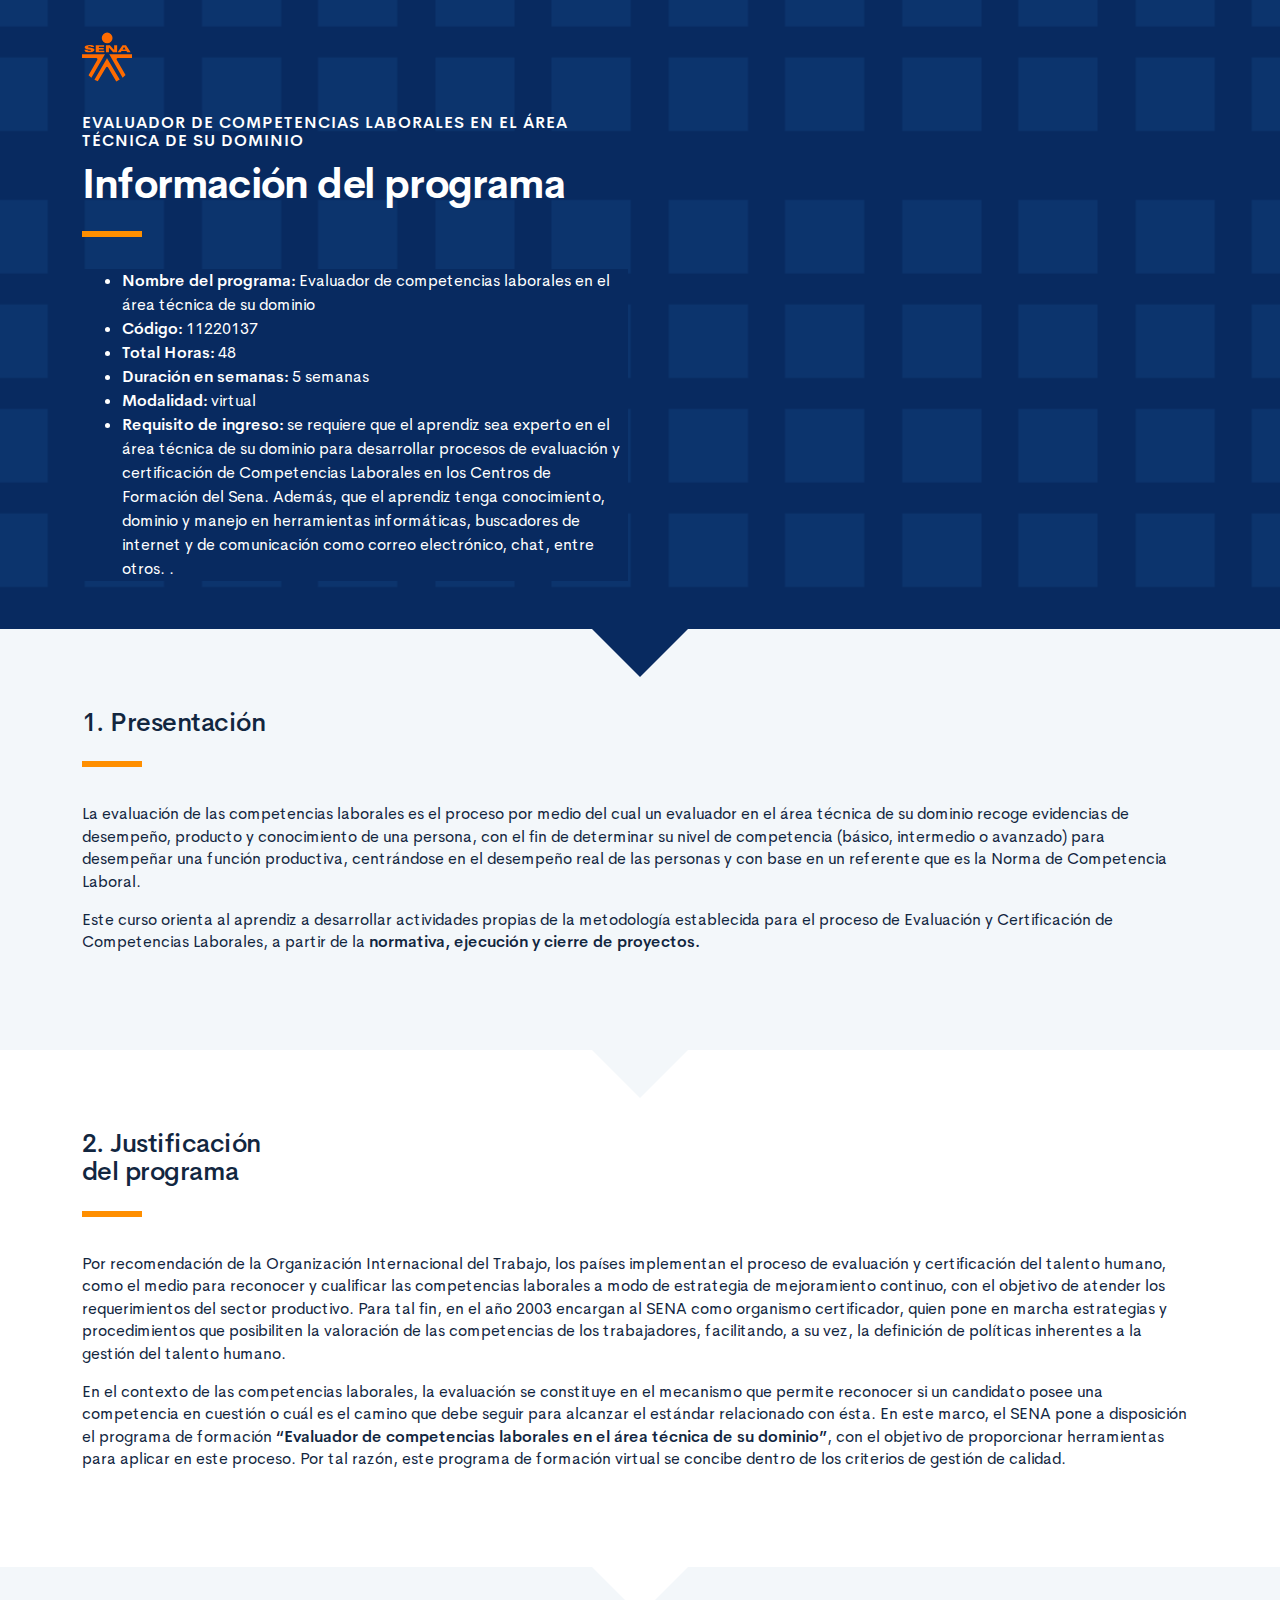
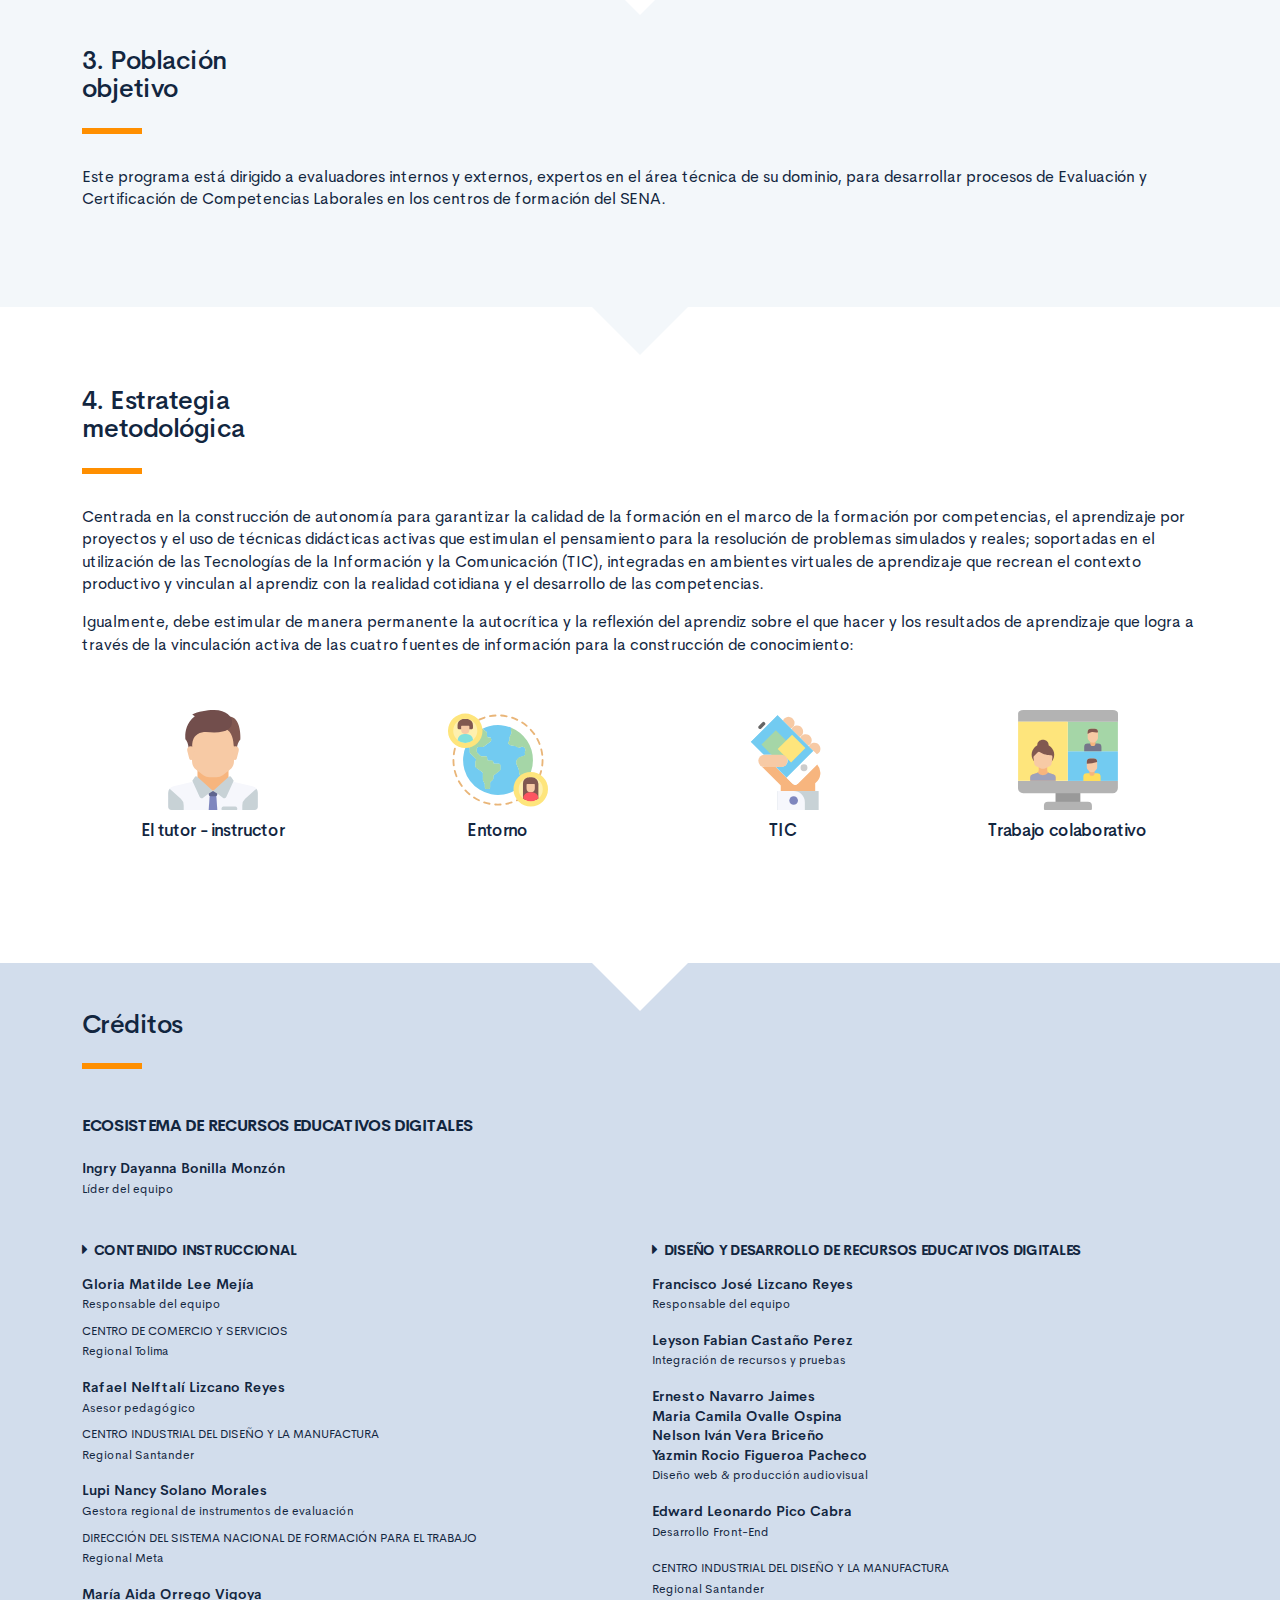
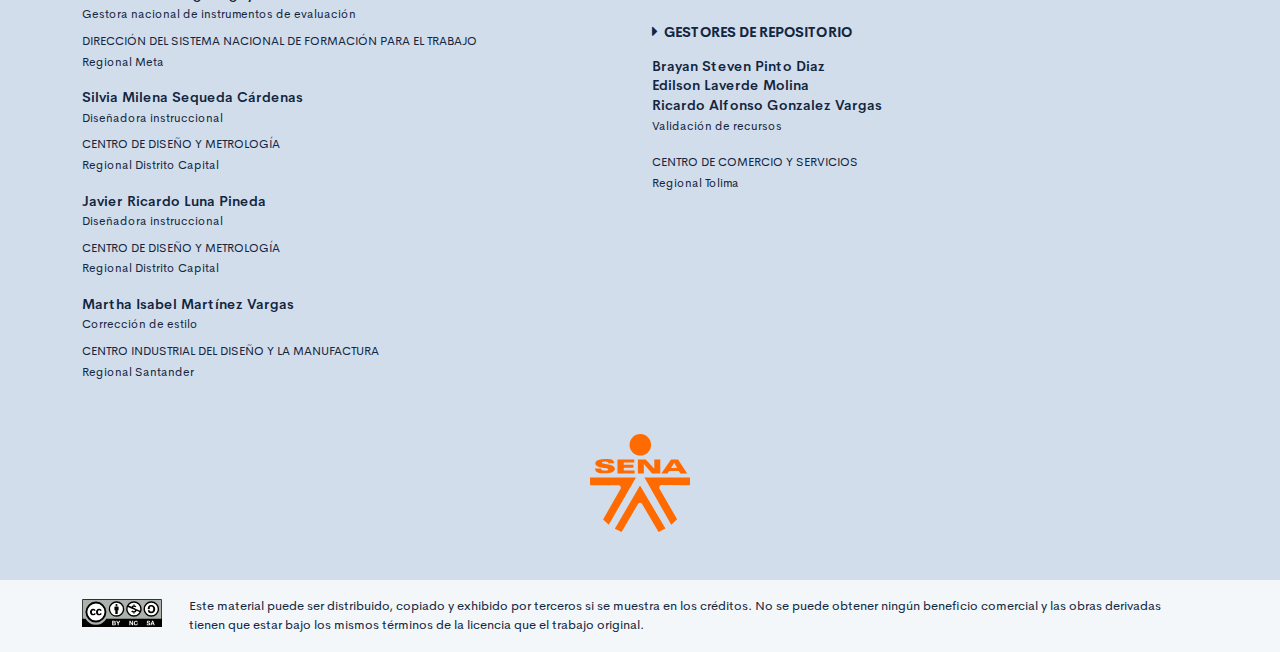
==== commit 0cf36687: "Ajuste Videos" ====
--- a/public/info.html
+++ b/public/info.html
@@ -117,9 +117,9 @@
                         <p class="footer-texto"><span class="text-small text-uppercase">Centro de Comercio y Servicios</span><br /><span class="text-small">Regional Tolima</span></p>
                         <p class="footer-texto mb-2"><strong>Rafael Nelftalí Lizcano Reyes</strong><br /> <span class="text-small">Asesor pedagógico<br /></span></p>
                         <p class="footer-texto"><span class="text-small text-uppercase">Centro industrial del diseño y la manufactura </span><br /><span class="text-small">Regional Santander </span></p>
-                        <p class="footer-texto mb-2"><strong>Lupi Nancy Solano Morales</strong><br /><span class="text-small">Experta temática<br /></span></p>
+                        <p class="footer-texto mb-2"><strong>Lupi Nancy Solano Morales</strong><br /><span class="text-small">Gestora regional de instrumentos de evaluación<br /></span></p>
                         <p class="footer-texto"><span class="text-small text-uppercase">Dirección del sistema nacional de Formación para el trabajo</span><br /><span class="text-small">Regional Meta</span></p>
-                        <p class="footer-texto mb-2"><strong>María Aida Orrego Vigoya</strong><br /><span class="text-small">Experta temática<br /></span></p>
+                        <p class="footer-texto mb-2"><strong>María Aida Orrego Vigoya</strong><br /><span class="text-small">Gestora nacional de instrumentos de evaluación<br /></span></p>
                         <p class="footer-texto"><span class="text-small text-uppercase">Dirección del sistema nacional de Formación para el trabajo</span><br /><span class="text-small">Regional Meta </span></p>
                         <p class="footer-texto mb-2"><strong>Silvia Milena Sequeda Cárdenas</strong><br /><span class="text-small">Diseñadora instruccional<br /></span></p>
                         <p class="footer-texto"><span class="text-small text-uppercase">Centro de diseño y metrología </span><br /><span class="text-small">Regional Distrito Capital </span></p>
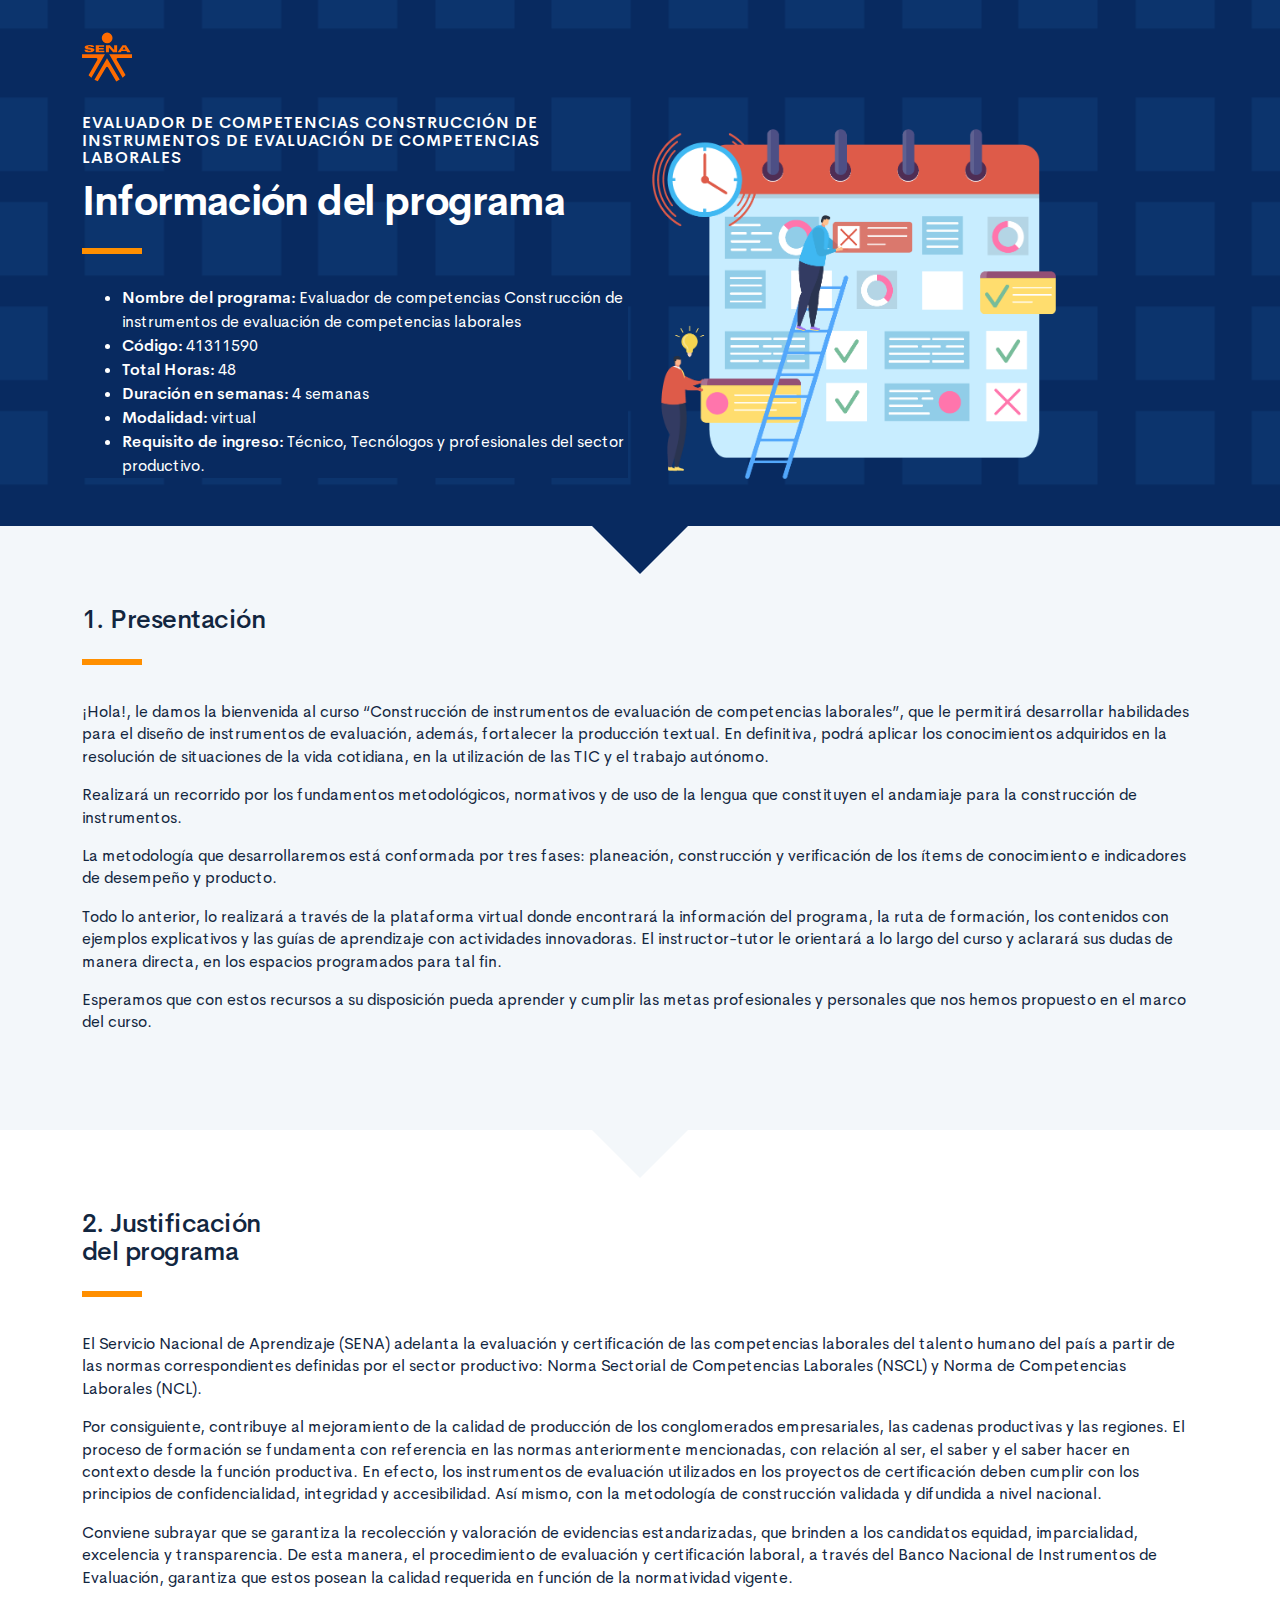
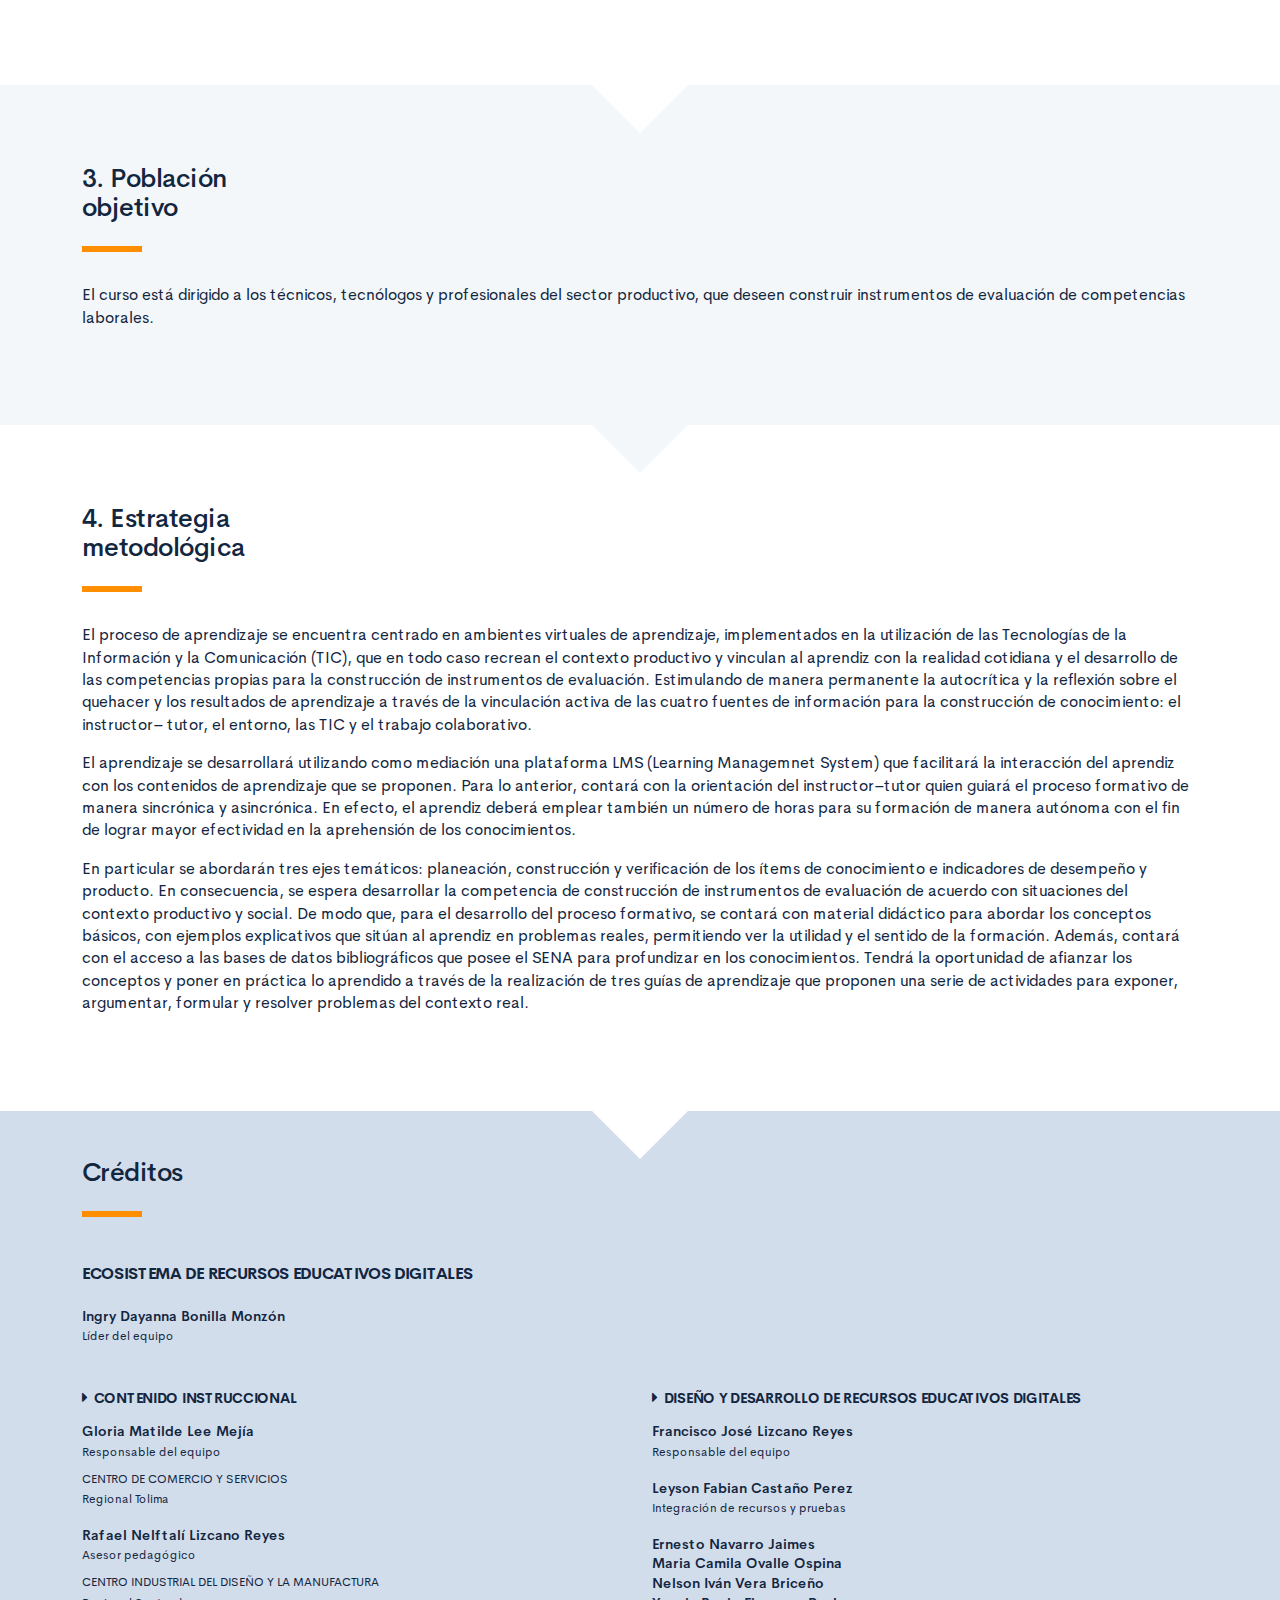
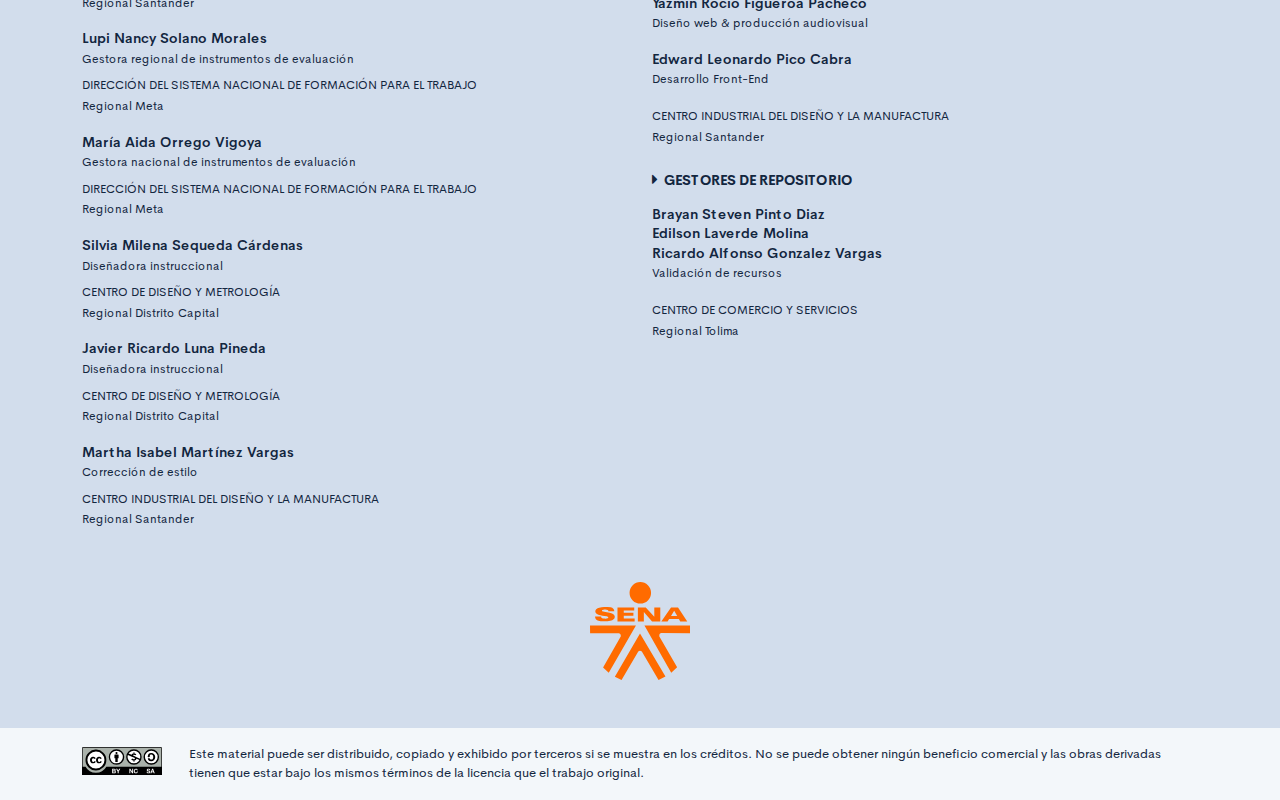
==== commit df15e104: "Empaquetado" ====
--- a/public/info.html
+++ b/public/info.html
@@ -3,8 +3,8 @@
     <head>
         <meta charset="UTF-8">
         <meta name="viewport" content="width=device-width, user-scalable=no, initial-scale=1.0, maximum-scale=1.0, minimum-scale=1.0">
-        <title>Información del programa: Salud Penitenciaria</title>
-        <meta meta name="description" content="Ruta de aprendizaje programa Salud penitenciaria.">
+        <title>Información del programa: Construcción de instrumentos de evaluación de competencias laborales</title>
+        <meta meta name="description" content="Ruta de aprendizaje programa Construcción de instrumentos de evaluación de competencias laborales.">
         <link rel="icon" type="image/svg+xml" href="assets/images/logos/senaLogo.svg">
         <link rel="stylesheet" href="assets/fonts/feather/feather.css">
         <link rel="stylesheet" href="assets/fonts/fontawesome/css/font-awesome.css">
@@ -23,22 +23,22 @@
                     <div class="curso-portada">
                         <div class="row align-items-center">
                             <div class="col-12 col-lg-6">
-                                <h3 class="curso-subtitulo">Evaluador de competencias laborales en el área técnica de su dominio</h3>
+                                <h3 class="curso-subtitulo">Evaluador de competencias Construcción de instrumentos de evaluación de competencias laborales</h3>
                                 <h1 class="curso-titulo">Información del programa</h1>
                                 <div class="brand-line-primary"></div>
                                 <p class="curso-descripcion">
                                 <ul class="bg-brand-color-dark text-white">
-                                    <li> <span><strong>Nombre del programa:</strong> Evaluador de competencias laborales en el área técnica de su dominio</span></li>
-                                    <li> <span><strong>Código:</strong> 11220137</span></li>
+                                    <li> <span><strong>Nombre del programa:</strong> Evaluador de competencias Construcción de instrumentos de evaluación de competencias laborales</span></li>
+                                    <li> <span><strong>Código:</strong> 41311590</span></li>
                                     <li> <span><strong>Total Horas:</strong> 48</span></li>
-                                    <li> <span><strong>Duración en semanas:</strong> 5 semanas</span></li>
+                                    <li> <span><strong>Duración en semanas:</strong> 4 semanas</span></li>
                                     <li> <span><strong>Modalidad:</strong> virtual</span></li>
-                                    <li> <span><strong>Requisito de ingreso:</strong> se requiere que el aprendiz sea experto en el área técnica de su dominio para desarrollar procesos de evaluación y certificación de Competencias Laborales en los Centros de Formación del Sena. Además, que el aprendiz tenga conocimiento, dominio y manejo en herramientas informáticas, buscadores de internet y de comunicación como correo electrónico, chat, entre otros. </i>.</span></li>
+                                    <li> <span><strong>Requisito de ingreso:</strong> Técnico, Tecnólogos y profesionales del sector productivo.</span></li>
                                 </ul>
                                 </p>
                             </div>
                             <div class="col-12 col-lg-6">
-                                <div class="embed-responsive embed-responsive-16by9"><iframe class="embed-responsive-item" width="560" height="315" src="https://www.youtube.com/embed/yAttOSxoYdc" frameborder="0" allow="accelerometer; autoplay; encrypted-media; gyroscope; picture-in-picture" allowfullscreen=""> </iframe></div>
+                                <div class="d-none d-lg-block"><img class="curso-imagen" src="assets/images/header/header_media.png"></div>
                             </div>
                         </div>
                     </div>
@@ -49,53 +49,36 @@
             <div class="container">
                 <h1> 1. Presentación</h1>
                 <div class="brand-line-primary"></div>
-                <p class="mt-5">La evaluación de las competencias laborales es el proceso por medio del cual un evaluador en el área técnica de su dominio recoge evidencias de desempeño, producto y conocimiento de una persona, con el fin de determinar su nivel de competencia (básico, intermedio o avanzado) para desempeñar una función productiva, centrándose en el desempeño real de las personas y con base en un referente que es la Norma de Competencia Laboral.</p>
-                <p>Este curso orienta al aprendiz a desarrollar actividades propias de la metodología establecida para el proceso de Evaluación y Certificación de Competencias Laborales, a partir de la <strong>normativa, ejecución y cierre de proyectos.</strong> </p>
+                <p class="mt-5">¡Hola!, le damos la bienvenida al curso “Construcción de instrumentos de evaluación de competencias laborales”, que le permitirá desarrollar habilidades para el diseño de instrumentos de evaluación, además, fortalecer la producción textual. En definitiva, podrá aplicar los conocimientos adquiridos en la resolución de situaciones de la vida cotidiana, en la utilización de las TIC y el trabajo autónomo.</p>
+                <p>Realizará un recorrido por los fundamentos metodológicos, normativos y de uso de la lengua que constituyen el andamiaje para la construcción de instrumentos.</p>
+                <p>La metodología que desarrollaremos está conformada por tres fases: planeación, construcción y verificación de los ítems de conocimiento e indicadores de desempeño y producto. </p>
+                <p>Todo lo anterior, lo realizará a través de la plataforma virtual donde encontrará la información del programa, la ruta de formación, los contenidos con ejemplos explicativos y las guías de aprendizaje con actividades innovadoras. El instructor-tutor le orientará a lo largo del curso y aclarará sus dudas de manera directa, en los espacios programados para tal fin.</p>
+                <p>Esperamos que con estos recursos a su disposición pueda aprender y cumplir las metas profesionales y personales que nos hemos propuesto en el marco del curso.</p>
             </div>
         </section>
         <section class="section section-light" id="Justificacion">
             <div class="container">
                 <h1> 2. Justificación<br> del programa</h1>
                 <div class="brand-line-primary"></div>
-                <p class="mt-5">Por recomendación de la Organización Internacional del Trabajo, los países implementan el proceso de evaluación y certificación del talento humano, como el medio para reconocer y cualificar las competencias laborales a modo de estrategia de mejoramiento continuo, con el objetivo de atender los requerimientos del sector productivo. Para tal fin, en el año 2003 encargan al SENA como organismo certificador, quien pone en marcha estrategias y procedimientos que posibiliten la valoración de las competencias de los trabajadores, facilitando, a su vez, la definición de políticas inherentes a la gestión del talento humano.</p>
-                <p>En el contexto de las competencias laborales, la evaluación se constituye en el mecanismo que permite reconocer si un candidato posee una competencia en cuestión o cuál es el camino que debe seguir para alcanzar el estándar relacionado con ésta. En este marco, el SENA pone a disposición el programa de formación <strong>“Evaluador de competencias laborales en el área técnica de su dominio”</strong>, con el objetivo de proporcionar herramientas para aplicar en este proceso. Por tal razón, este programa de formación virtual se concibe dentro de los criterios de gestión de calidad.</p>
+                <p class="mt-5">El Servicio Nacional de Aprendizaje (SENA) adelanta la evaluación y certificación de las competencias laborales del talento humano del país a partir de las normas correspondientes definidas por el sector productivo: Norma Sectorial de Competencias Laborales (NSCL) y Norma de Competencias Laborales (NCL).</p>
+                <p>Por consiguiente, contribuye al mejoramiento de la calidad de producción de los conglomerados empresariales, las cadenas productivas y las regiones. El proceso de formación se fundamenta con referencia en las normas anteriormente mencionadas, con relación al ser, el saber y el saber hacer en contexto desde la función productiva. En efecto, los instrumentos de evaluación utilizados en los proyectos de certificación deben cumplir con los principios de confidencialidad, integridad y accesibilidad. Así mismo, con la metodología de construcción validada y difundida a nivel nacional. </p>
+                <p>Conviene subrayar que se garantiza la recolección y valoración de evidencias estandarizadas, que brinden a los candidatos equidad, imparcialidad, excelencia y transparencia. De esta manera, el procedimiento de evaluación y certificación laboral, a través del Banco Nacional de Instrumentos de Evaluación, garantiza que estos posean la calidad requerida en función de la normatividad vigente.</p>
             </div>
         </section>
         <section class="section section-dark" id="Poblacion">
             <div class="container">
                 <h1> 3. Población <br>objetivo</h1>
                 <div class="brand-line-primary"></div>
-                <p>Este programa está dirigido a evaluadores internos y externos, expertos en el área técnica de su dominio, para desarrollar procesos de Evaluación y Certificación de Competencias Laborales en los centros de formación del SENA.</p>
+                <p>El curso está dirigido a los técnicos, tecnólogos y profesionales del sector productivo, que deseen construir instrumentos de evaluación de competencias laborales. </p>
             </div>
         </section>
         <section class="section section-light" id="Estrategia">
             <div class="container">
                 <h1>4. Estrategia <br>metodológica</h1>
                 <div class="brand-line-primary"></div>
-                <p>Centrada en la construcción de autonomía para garantizar la calidad de la formación en el marco de la formación por competencias, el aprendizaje por proyectos y el uso de técnicas didácticas activas que estimulan el pensamiento para la resolución de problemas simulados y reales; soportadas en el utilización de las Tecnologías de la Información y la Comunicación (TIC), integradas en ambientes virtuales de aprendizaje que recrean el contexto productivo y vinculan al aprendiz con la realidad cotidiana y el desarrollo de las competencias. </p>
-                <p>Igualmente, debe estimular de manera permanente la autocrítica y la reflexión del aprendiz sobre el que hacer y los resultados de aprendizaje que logra a través de la vinculación activa de las cuatro fuentes de información para la construcción de conocimiento: </p>
-                <div class="row mt-4">
-                    <article class="col-md-6 col-lg-3 my-2">
-                        <div class="box bg-gray-200 d-flex flex-column justify-content-center align-items-center p-4 rounded-lg"><img class="img-fluid" src="assets/images/info/tutor.svg" style="width: 100px; height: 100px;">
-                            <h3 class="my-3">El tutor - instructor</h3>
-                        </div>
-                    </article>
-                    <article class="col-md-6 col-lg-3 my-2">
-                        <div class="box bg-gray-200 d-flex flex-column justify-content-center align-items-center p-4 rounded-lg"><img class="img-fluid" src="assets/images/info/entorno.svg" style="width: 100px; height: 100px;">
-                            <h3 class="my-3">Entorno</h3>
-                        </div>
-                    </article>
-                    <article class="col-md-6 col-lg-3 my-2">
-                        <div class="box bg-gray-200 d-flex flex-column justify-content-center align-items-center p-4 rounded-lg"><img class="img-fluid" src="assets/images/info/tic.svg" style="width: 100px; height: 100px;">
-                            <h3 class="my-3">TIC</h3>
-                        </div>
-                    </article>
-                    <article class="col-md-6 col-lg-3 my-2">
-                        <div class="box bg-gray-200 d-flex flex-column justify-content-center align-items-center p-4 rounded-lg" style="height: 100%;"><img class="img-fluid" src="assets/images/info/colaborativo.svg" style="width: 100px; height: 100px;">
-                            <h3 class="my-3">Trabajo colaborativo</h3>
-                        </div>
-                    </article>
-                </div>
+                <p>El proceso de aprendizaje se encuentra centrado en ambientes virtuales de aprendizaje, implementados en la utilización de las Tecnologías de la Información y la Comunicación (TIC), que en todo caso recrean el contexto productivo y vinculan al aprendiz con la realidad cotidiana y el desarrollo de las competencias propias para la construcción de instrumentos de evaluación. Estimulando de manera permanente la autocrítica y la reflexión sobre el quehacer y los resultados de aprendizaje a través de la vinculación activa de las cuatro fuentes de información para la construcción de conocimiento: el instructor– tutor, el entorno, las TIC y el trabajo colaborativo.</p>
+                <p>El aprendizaje se desarrollará utilizando como mediación una plataforma LMS (Learning Managemnet System) que facilitará la interacción del aprendiz con los contenidos de aprendizaje que se proponen. Para lo anterior, contará con la orientación del instructor–tutor quien guiará el proceso formativo de manera sincrónica y asincrónica. En efecto, el aprendiz deberá emplear también un número de horas para su formación de manera autónoma con el fin de lograr mayor efectividad en la aprehensión de los conocimientos.</p>
+                <p>En particular se abordarán tres ejes temáticos: planeación, construcción y verificación de los ítems de conocimiento e indicadores de desempeño y producto. En consecuencia, se espera desarrollar la competencia de construcción de instrumentos de evaluación de acuerdo con situaciones del contexto productivo y social. De modo que, para el desarrollo del proceso formativo, se contará con material didáctico para abordar los conceptos básicos, con ejemplos explicativos que sitúan al aprendiz en problemas reales, permitiendo ver la utilidad y el sentido de la formación. Además, contará con el acceso a las bases de datos bibliográficos que posee el SENA para profundizar en los conocimientos. Tendrá la oportunidad de afianzar los conceptos y poner en práctica lo aprendido a través de la realización de tres guías de aprendizaje que proponen una serie de actividades para exponer, argumentar, formular y resolver problemas del contexto real.</p>
             </div>
         </section>
         <footer class="footer" id="Creditos">
--- a/public/assets/css/main.css
+++ b/public/assets/css/main.css
@@ -3,6 +3,6 @@
  * Copyright 2011-2019 The Bootstrap Authors
  * Copyright 2011-2019 Twitter, Inc.
  * Licensed under MIT (https://github.com/twbs/bootstrap/blob/master/LICENSE)
- */:root{--blue: #2C7BE5;--indigo: #727cf5;--purple: #6b5eae;--pink: #ff679b;--red: #E63757;--orange: #fd7e14;--yellow: #F6C343;--green: #00D97E;--teal: #02a8b5;--cyan: #39afd1;--white: #fff;--gray: #95AAC9;--gray-dark: #3B506C;--primary: #12263F;--secondary: #6E84A3;--success: #00A99A;--info: #39afd1;--warning: #ff8f00;--danger: #E63757;--light: #EDF2F9;--dark: #000;--white: #fff;--breakpoint-xs: 0;--breakpoint-sm: 576px;--breakpoint-md: 768px;--breakpoint-lg: 992px;--breakpoint-xl: 1200px;--font-family-sans-serif: "Cerebri Sans", sans-serif;--font-family-monospace: "Courier New", monospace}*,*::before,*::after{box-sizing:border-box}html{font-family:sans-serif;line-height:1.15;-webkit-text-size-adjust:100%;-webkit-tap-highlight-color:rgba(0,0,0,0)}article,aside,figcaption,figure,footer,header,hgroup,main,nav,section{display:block}body{margin:0;font-family:"Cerebri Sans",sans-serif;font-size:.9375rem;font-weight:400;line-height:1.5;color:#12263F;text-align:left;background-color:#F3F7FA}[tabindex="-1"]:focus:not(:focus-visible){outline:0 !important}hr{box-sizing:content-box;height:0;overflow:visible}h1,h2,h3,h4,h5,h6{margin-top:0;margin-bottom:1.125rem}p{margin-top:0;margin-bottom:1rem}abbr[title],abbr[data-original-title]{text-decoration:underline;text-decoration:underline dotted;cursor:help;border-bottom:0;text-decoration-skip-ink:none}address{margin-bottom:1rem;font-style:normal;line-height:inherit}ol,ul,dl{margin-top:0;margin-bottom:1rem}ol ol,ul ul,ol ul,ul ol{margin-bottom:0}dt{font-weight:600}dd{margin-bottom:.5rem;margin-left:0}blockquote{margin:0 0 1rem}b,strong{font-weight:bolder}small{font-size:80%}sub,sup{position:relative;font-size:75%;line-height:0;vertical-align:baseline}sub{bottom:-.25em}sup{top:-.5em}a{color:#2C7BE5;text-decoration:none;background-color:transparent}a:hover{color:#104082;text-decoration:none}a:not([href]){color:inherit;text-decoration:none}a:not([href]):hover{color:inherit;text-decoration:none}pre,code,kbd,samp{font-family:"Courier New",monospace;font-size:1em}pre{margin-top:0;margin-bottom:1rem;overflow:auto}figure{margin:0 0 1rem}img{vertical-align:middle;border-style:none}svg{overflow:hidden;vertical-align:middle}table{border-collapse:collapse}caption{padding-top:1rem;padding-bottom:1rem;color:#95AAC9;text-align:left;caption-side:bottom}th{text-align:inherit}label{display:inline-block;margin-bottom:.5rem}button{border-radius:0}button:focus{outline:1px dotted;outline:5px auto -webkit-focus-ring-color}input,button,select,optgroup,textarea{margin:0;font-family:inherit;font-size:inherit;line-height:inherit}button,input{overflow:visible}button,select{text-transform:none}select{word-wrap:normal}button,[type="button"],[type="reset"],[type="submit"]{-webkit-appearance:button}button:not(:disabled),[type="button"]:not(:disabled),[type="reset"]:not(:disabled),[type="submit"]:not(:disabled){cursor:pointer}button::-moz-focus-inner,[type="button"]::-moz-focus-inner,[type="reset"]::-moz-focus-inner,[type="submit"]::-moz-focus-inner{padding:0;border-style:none}input[type="radio"],input[type="checkbox"]{box-sizing:border-box;padding:0}input[type="date"],input[type="time"],input[type="datetime-local"],input[type="month"]{-webkit-appearance:listbox}textarea{overflow:auto;resize:vertical}fieldset{min-width:0;padding:0;margin:0;border:0}legend{display:block;width:100%;max-width:100%;padding:0;margin-bottom:.5rem;font-size:1.5rem;line-height:inherit;color:inherit;white-space:normal}progress{vertical-align:baseline}[type="number"]::-webkit-inner-spin-button,[type="number"]::-webkit-outer-spin-button{height:auto}[type="search"]{outline-offset:-2px;-webkit-appearance:none}[type="search"]::-webkit-search-decoration{-webkit-appearance:none}::-webkit-file-upload-button{font:inherit;-webkit-appearance:button}output{display:inline-block}summary{display:list-item;cursor:pointer}template{display:none}[hidden]{display:none !important}h1,h2,h3,h4,h5,h6,.h1,.h2,.h3,.h4,.h5,.h6{margin-bottom:1.125rem;font-weight:500;line-height:1.1}h1,.h1{font-size:1.625rem}h2,.h2{font-size:1.25rem}h3,.h3{font-size:1.0625rem}h4,.h4{font-size:.9375rem}h5,.h5{font-size:.8125rem}h6,.h6{font-size:.625rem}.lead{font-size:1.17188rem;font-weight:300}.display-1{font-size:4rem;font-weight:600;line-height:1.1}.display-2{font-size:3.25rem;font-weight:600;line-height:1.1}.display-3{font-size:2.625rem;font-weight:600;line-height:1.1}.display-4{font-size:2rem;font-weight:600;line-height:1.1}hr{margin-top:1rem;margin-bottom:1rem;border:0;border-top:1px solid #E3EBF6}small,.small{font-size:.8125rem;font-weight:400}mark,.mark{padding:.2em;background-color:#fcf8e3}.list-unstyled{padding-left:0;list-style:none}.list-inline{padding-left:0;list-style:none}.list-inline-item{display:inline-block}.list-inline-item:not(:last-child){margin-right:6px}.initialism{font-size:90%;text-transform:uppercase}.blockquote{margin-bottom:1.5rem;font-size:1.17188rem}.blockquote-footer{display:block;font-size:.8125rem;color:#95AAC9}.blockquote-footer::before{content:"\2014\00A0"}.img-fluid{max-width:100%;height:auto}.img-thumbnail{padding:.25rem;background-color:#F3F7FA;border:1px solid #E3EBF6;border-radius:.375rem;max-width:100%;height:auto}.figure{display:inline-block}.figure-img{margin-bottom:.75rem;line-height:1}.figure-caption{font-size:.8125rem;color:#95AAC9}code{font-size:87.5%;color:#2C7BE5;word-wrap:break-word}a>code{color:inherit}kbd{padding:.2rem .4rem;font-size:87.5%;color:#fff;background-color:#283E59;border-radius:.25rem}kbd kbd{padding:0;font-size:100%;font-weight:600}pre{display:block;font-size:87.5%;color:#283E59}pre code{font-size:inherit;color:inherit;word-break:normal}.pre-scrollable{max-height:340px;overflow-y:scroll}.container{width:100%;padding-right:12px;padding-left:12px;margin-right:auto;margin-left:auto}@media (min-width: 576px){.container{max-width:540px}}@media (min-width: 768px){.container{max-width:720px}}@media (min-width: 992px){.container{max-width:960px}}@media (min-width: 1200px){.container{max-width:1140px}}.container-fluid,.container-sm,.container-md,.container-lg,.container-xl{width:100%;padding-right:12px;padding-left:12px;margin-right:auto;margin-left:auto}@media (min-width: 576px){.container,.container-sm{max-width:540px}}@media (min-width: 768px){.container,.container-sm,.container-md{max-width:720px}}@media (min-width: 992px){.container,.container-sm,.container-md,.container-lg{max-width:960px}}@media (min-width: 1200px){.container,.container-sm,.container-md,.container-lg,.container-xl{max-width:1140px}}.row{display:flex;flex-wrap:wrap;margin-right:-12px;margin-left:-12px}.no-gutters{margin-right:0;margin-left:0}.no-gutters>.col,.no-gutters>[class*="col-"]{padding-right:0;padding-left:0}.col-1,.col-2,.col-3,.col-4,.col-5,.col-6,.col-7,.col-8,.col-9,.col-10,.col-11,.col-12,.col,.col-auto,.col-sm-1,.col-sm-2,.col-sm-3,.col-sm-4,.col-sm-5,.col-sm-6,.col-sm-7,.col-sm-8,.col-sm-9,.col-sm-10,.col-sm-11,.col-sm-12,.col-sm,.col-sm-auto,.col-md-1,.col-md-2,.col-md-3,.col-md-4,.col-md-5,.col-md-6,.col-md-7,.col-md-8,.col-md-9,.col-md-10,.col-md-11,.col-md-12,.col-md,.col-md-auto,.col-lg-1,.col-lg-2,.col-lg-3,.col-lg-4,.col-lg-5,.col-lg-6,.col-lg-7,.col-lg-8,.col-lg-9,.col-lg-10,.col-lg-11,.col-lg-12,.col-lg,.col-lg-auto,.col-xl-1,.col-xl-2,.col-xl-3,.col-xl-4,.col-xl-5,.col-xl-6,.col-xl-7,.col-xl-8,.col-xl-9,.col-xl-10,.col-xl-11,.col-xl-12,.col-xl,.col-xl-auto{position:relative;width:100%;padding-right:12px;padding-left:12px}.col{flex-basis:0;flex-grow:1;max-width:100%}.row-cols-1>*{flex:0 0 100%;max-width:100%}.row-cols-2>*{flex:0 0 50%;max-width:50%}.row-cols-3>*{flex:0 0 33.33333%;max-width:33.33333%}.row-cols-4>*{flex:0 0 25%;max-width:25%}.row-cols-5>*{flex:0 0 20%;max-width:20%}.row-cols-6>*{flex:0 0 16.66667%;max-width:16.66667%}.col-auto{flex:0 0 auto;width:auto;max-width:100%}.col-1{flex:0 0 8.33333%;max-width:8.33333%}.col-2{flex:0 0 16.66667%;max-width:16.66667%}.col-3{flex:0 0 25%;max-width:25%}.col-4{flex:0 0 33.33333%;max-width:33.33333%}.col-5{flex:0 0 41.66667%;max-width:41.66667%}.col-6{flex:0 0 50%;max-width:50%}.col-7{flex:0 0 58.33333%;max-width:58.33333%}.col-8{flex:0 0 66.66667%;max-width:66.66667%}.col-9{flex:0 0 75%;max-width:75%}.col-10{flex:0 0 83.33333%;max-width:83.33333%}.col-11{flex:0 0 91.66667%;max-width:91.66667%}.col-12{flex:0 0 100%;max-width:100%}.order-first{order:-1}.order-last{order:13}.order-0{order:0}.order-1{order:1}.order-2{order:2}.order-3{order:3}.order-4{order:4}.order-5{order:5}.order-6{order:6}.order-7{order:7}.order-8{order:8}.order-9{order:9}.order-10{order:10}.order-11{order:11}.order-12{order:12}.offset-1{margin-left:8.33333%}.offset-2{margin-left:16.66667%}.offset-3{margin-left:25%}.offset-4{margin-left:33.33333%}.offset-5{margin-left:41.66667%}.offset-6{margin-left:50%}.offset-7{margin-left:58.33333%}.offset-8{margin-left:66.66667%}.offset-9{margin-left:75%}.offset-10{margin-left:83.33333%}.offset-11{margin-left:91.66667%}@media (min-width: 576px){.col-sm{flex-basis:0;flex-grow:1;max-width:100%}.row-cols-sm-1>*{flex:0 0 100%;max-width:100%}.row-cols-sm-2>*{flex:0 0 50%;max-width:50%}.row-cols-sm-3>*{flex:0 0 33.33333%;max-width:33.33333%}.row-cols-sm-4>*{flex:0 0 25%;max-width:25%}.row-cols-sm-5>*{flex:0 0 20%;max-width:20%}.row-cols-sm-6>*{flex:0 0 16.66667%;max-width:16.66667%}.col-sm-auto{flex:0 0 auto;width:auto;max-width:100%}.col-sm-1{flex:0 0 8.33333%;max-width:8.33333%}.col-sm-2{flex:0 0 16.66667%;max-width:16.66667%}.col-sm-3{flex:0 0 25%;max-width:25%}.col-sm-4{flex:0 0 33.33333%;max-width:33.33333%}.col-sm-5{flex:0 0 41.66667%;max-width:41.66667%}.col-sm-6{flex:0 0 50%;max-width:50%}.col-sm-7{flex:0 0 58.33333%;max-width:58.33333%}.col-sm-8{flex:0 0 66.66667%;max-width:66.66667%}.col-sm-9{flex:0 0 75%;max-width:75%}.col-sm-10{flex:0 0 83.33333%;max-width:83.33333%}.col-sm-11{flex:0 0 91.66667%;max-width:91.66667%}.col-sm-12{flex:0 0 100%;max-width:100%}.order-sm-first{order:-1}.order-sm-last{order:13}.order-sm-0{order:0}.order-sm-1{order:1}.order-sm-2{order:2}.order-sm-3{order:3}.order-sm-4{order:4}.order-sm-5{order:5}.order-sm-6{order:6}.order-sm-7{order:7}.order-sm-8{order:8}.order-sm-9{order:9}.order-sm-10{order:10}.order-sm-11{order:11}.order-sm-12{order:12}.offset-sm-0{margin-left:0}.offset-sm-1{margin-left:8.33333%}.offset-sm-2{margin-left:16.66667%}.offset-sm-3{margin-left:25%}.offset-sm-4{margin-left:33.33333%}.offset-sm-5{margin-left:41.66667%}.offset-sm-6{margin-left:50%}.offset-sm-7{margin-left:58.33333%}.offset-sm-8{margin-left:66.66667%}.offset-sm-9{margin-left:75%}.offset-sm-10{margin-left:83.33333%}.offset-sm-11{margin-left:91.66667%}}@media (min-width: 768px){.col-md{flex-basis:0;flex-grow:1;max-width:100%}.row-cols-md-1>*{flex:0 0 100%;max-width:100%}.row-cols-md-2>*{flex:0 0 50%;max-width:50%}.row-cols-md-3>*{flex:0 0 33.33333%;max-width:33.33333%}.row-cols-md-4>*{flex:0 0 25%;max-width:25%}.row-cols-md-5>*{flex:0 0 20%;max-width:20%}.row-cols-md-6>*{flex:0 0 16.66667%;max-width:16.66667%}.col-md-auto{flex:0 0 auto;width:auto;max-width:100%}.col-md-1{flex:0 0 8.33333%;max-width:8.33333%}.col-md-2{flex:0 0 16.66667%;max-width:16.66667%}.col-md-3{flex:0 0 25%;max-width:25%}.col-md-4{flex:0 0 33.33333%;max-width:33.33333%}.col-md-5{flex:0 0 41.66667%;max-width:41.66667%}.col-md-6{flex:0 0 50%;max-width:50%}.col-md-7{flex:0 0 58.33333%;max-width:58.33333%}.col-md-8{flex:0 0 66.66667%;max-width:66.66667%}.col-md-9{flex:0 0 75%;max-width:75%}.col-md-10{flex:0 0 83.33333%;max-width:83.33333%}.col-md-11{flex:0 0 91.66667%;max-width:91.66667%}.col-md-12{flex:0 0 100%;max-width:100%}.order-md-first{order:-1}.order-md-last{order:13}.order-md-0{order:0}.order-md-1{order:1}.order-md-2{order:2}.order-md-3{order:3}.order-md-4{order:4}.order-md-5{order:5}.order-md-6{order:6}.order-md-7{order:7}.order-md-8{order:8}.order-md-9{order:9}.order-md-10{order:10}.order-md-11{order:11}.order-md-12{order:12}.offset-md-0{margin-left:0}.offset-md-1{margin-left:8.33333%}.offset-md-2{margin-left:16.66667%}.offset-md-3{margin-left:25%}.offset-md-4{margin-left:33.33333%}.offset-md-5{margin-left:41.66667%}.offset-md-6{margin-left:50%}.offset-md-7{margin-left:58.33333%}.offset-md-8{margin-left:66.66667%}.offset-md-9{margin-left:75%}.offset-md-10{margin-left:83.33333%}.offset-md-11{margin-left:91.66667%}}@media (min-width: 992px){.col-lg{flex-basis:0;flex-grow:1;max-width:100%}.row-cols-lg-1>*{flex:0 0 100%;max-width:100%}.row-cols-lg-2>*{flex:0 0 50%;max-width:50%}.row-cols-lg-3>*{flex:0 0 33.33333%;max-width:33.33333%}.row-cols-lg-4>*{flex:0 0 25%;max-width:25%}.row-cols-lg-5>*{flex:0 0 20%;max-width:20%}.row-cols-lg-6>*{flex:0 0 16.66667%;max-width:16.66667%}.col-lg-auto{flex:0 0 auto;width:auto;max-width:100%}.col-lg-1{flex:0 0 8.33333%;max-width:8.33333%}.col-lg-2{flex:0 0 16.66667%;max-width:16.66667%}.col-lg-3{flex:0 0 25%;max-width:25%}.col-lg-4{flex:0 0 33.33333%;max-width:33.33333%}.col-lg-5{flex:0 0 41.66667%;max-width:41.66667%}.col-lg-6{flex:0 0 50%;max-width:50%}.col-lg-7{flex:0 0 58.33333%;max-width:58.33333%}.col-lg-8{flex:0 0 66.66667%;max-width:66.66667%}.col-lg-9{flex:0 0 75%;max-width:75%}.col-lg-10{flex:0 0 83.33333%;max-width:83.33333%}.col-lg-11{flex:0 0 91.66667%;max-width:91.66667%}.col-lg-12{flex:0 0 100%;max-width:100%}.order-lg-first{order:-1}.order-lg-last{order:13}.order-lg-0{order:0}.order-lg-1{order:1}.order-lg-2{order:2}.order-lg-3{order:3}.order-lg-4{order:4}.order-lg-5{order:5}.order-lg-6{order:6}.order-lg-7{order:7}.order-lg-8{order:8}.order-lg-9{order:9}.order-lg-10{order:10}.order-lg-11{order:11}.order-lg-12{order:12}.offset-lg-0{margin-left:0}.offset-lg-1{margin-left:8.33333%}.offset-lg-2{margin-left:16.66667%}.offset-lg-3{margin-left:25%}.offset-lg-4{margin-left:33.33333%}.offset-lg-5{margin-left:41.66667%}.offset-lg-6{margin-left:50%}.offset-lg-7{margin-left:58.33333%}.offset-lg-8{margin-left:66.66667%}.offset-lg-9{margin-left:75%}.offset-lg-10{margin-left:83.33333%}.offset-lg-11{margin-left:91.66667%}}@media (min-width: 1200px){.col-xl{flex-basis:0;flex-grow:1;max-width:100%}.row-cols-xl-1>*{flex:0 0 100%;max-width:100%}.row-cols-xl-2>*{flex:0 0 50%;max-width:50%}.row-cols-xl-3>*{flex:0 0 33.33333%;max-width:33.33333%}.row-cols-xl-4>*{flex:0 0 25%;max-width:25%}.row-cols-xl-5>*{flex:0 0 20%;max-width:20%}.row-cols-xl-6>*{flex:0 0 16.66667%;max-width:16.66667%}.col-xl-auto{flex:0 0 auto;width:auto;max-width:100%}.col-xl-1{flex:0 0 8.33333%;max-width:8.33333%}.col-xl-2{flex:0 0 16.66667%;max-width:16.66667%}.col-xl-3{flex:0 0 25%;max-width:25%}.col-xl-4{flex:0 0 33.33333%;max-width:33.33333%}.col-xl-5{flex:0 0 41.66667%;max-width:41.66667%}.col-xl-6{flex:0 0 50%;max-width:50%}.col-xl-7{flex:0 0 58.33333%;max-width:58.33333%}.col-xl-8{flex:0 0 66.66667%;max-width:66.66667%}.col-xl-9{flex:0 0 75%;max-width:75%}.col-xl-10{flex:0 0 83.33333%;max-width:83.33333%}.col-xl-11{flex:0 0 91.66667%;max-width:91.66667%}.col-xl-12{flex:0 0 100%;max-width:100%}.order-xl-first{order:-1}.order-xl-last{order:13}.order-xl-0{order:0}.order-xl-1{order:1}.order-xl-2{order:2}.order-xl-3{order:3}.order-xl-4{order:4}.order-xl-5{order:5}.order-xl-6{order:6}.order-xl-7{order:7}.order-xl-8{order:8}.order-xl-9{order:9}.order-xl-10{order:10}.order-xl-11{order:11}.order-xl-12{order:12}.offset-xl-0{margin-left:0}.offset-xl-1{margin-left:8.33333%}.offset-xl-2{margin-left:16.66667%}.offset-xl-3{margin-left:25%}.offset-xl-4{margin-left:33.33333%}.offset-xl-5{margin-left:41.66667%}.offset-xl-6{margin-left:50%}.offset-xl-7{margin-left:58.33333%}.offset-xl-8{margin-left:66.66667%}.offset-xl-9{margin-left:75%}.offset-xl-10{margin-left:83.33333%}.offset-xl-11{margin-left:91.66667%}}.table{width:100%;margin-bottom:1.5rem;color:#12263F}.table th,.table td{padding:1rem;vertical-align:top;border-top:1px solid #EDF2F9}.table thead th{vertical-align:bottom;border-bottom:2px solid #EDF2F9}.table tbody+tbody{border-top:2px solid #EDF2F9}.table-sm th,.table-sm td{padding:1rem}.table-bordered{border:1px solid #EDF2F9}.table-bordered th,.table-bordered td{border:1px solid #EDF2F9}.table-bordered thead th,.table-bordered thead td{border-bottom-width:2px}.table-borderless th,.table-borderless td,.table-borderless thead th,.table-borderless tbody+tbody{border:0}.table-striped tbody tr:nth-of-type(even){background-color:#F9FBFD}.table-hover tbody tr:hover{color:#12263F;background-color:#F9FBFD}.table-primary,.table-primary>th,.table-primary>td{background-color:#bdc2c9}.table-primary th,.table-primary td,.table-primary thead th,.table-primary tbody+tbody{border-color:#848e9b}.table-hover .table-primary:hover{background-color:#afb5be}.table-hover .table-primary:hover>td,.table-hover .table-primary:hover>th{background-color:#afb5be}.table-secondary,.table-secondary>th,.table-secondary>td{background-color:#d6dde5}.table-secondary th,.table-secondary td,.table-secondary thead th,.table-secondary tbody+tbody{border-color:#b4bfcf}.table-hover .table-secondary:hover{background-color:#c6d0db}.table-hover .table-secondary:hover>td,.table-hover .table-secondary:hover>th{background-color:#c6d0db}.table-success,.table-success>th,.table-success>td{background-color:#b8e7e3}.table-success th,.table-success td,.table-success thead th,.table-success tbody+tbody{border-color:#7ad2ca}.table-hover .table-success:hover{background-color:#a5e1db}.table-hover .table-success:hover>td,.table-hover .table-success:hover>th{background-color:#a5e1db}.table-info,.table-info>th,.table-info>td{background-color:#c8e9f2}.table-info th,.table-info td,.table-info thead th,.table-info tbody+tbody{border-color:#98d5e7}.table-hover .table-info:hover{background-color:#b3e1ed}.table-hover .table-info:hover>td,.table-hover .table-info:hover>th{background-color:#b3e1ed}.table-warning,.table-warning>th,.table-warning>td{background-color:#ffe0b8}.table-warning th,.table-warning td,.table-warning thead th,.table-warning tbody+tbody{border-color:#ffc57a}.table-hover .table-warning:hover{background-color:#ffd59f}.table-hover .table-warning:hover>td,.table-hover .table-warning:hover>th{background-color:#ffd59f}.table-danger,.table-danger>th,.table-danger>td{background-color:#f8c7d0}.table-danger th,.table-danger td,.table-danger thead th,.table-danger tbody+tbody{border-color:#f297a8}.table-hover .table-danger:hover{background-color:#f5b0bd}.table-hover .table-danger:hover>td,.table-hover .table-danger:hover>th{background-color:#f5b0bd}.table-light,.table-light>th,.table-light>td{background-color:#fafbfd}.table-light th,.table-light td,.table-light thead th,.table-light tbody+tbody{border-color:#f6f8fc}.table-hover .table-light:hover{background-color:#e8ecf6}.table-hover .table-light:hover>td,.table-hover .table-light:hover>th{background-color:#e8ecf6}.table-dark,.table-dark>th,.table-dark>td{background-color:#b8b8b8}.table-dark th,.table-dark td,.table-dark thead th,.table-dark tbody+tbody{border-color:#7a7a7a}.table-hover .table-dark:hover{background-color:#ababab}.table-hover .table-dark:hover>td,.table-hover .table-dark:hover>th{background-color:#ababab}.table-white,.table-white>th,.table-white>td{background-color:#fff}.table-white th,.table-white td,.table-white thead th,.table-white tbody+tbody{border-color:#fff}.table-hover .table-white:hover{background-color:#f2f2f2}.table-hover .table-white:hover>td,.table-hover .table-white:hover>th{background-color:#f2f2f2}.table-active,.table-active>th,.table-active>td{background-color:#F9FBFD}.table-hover .table-active:hover{background-color:#e6eef7}.table-hover .table-active:hover>td,.table-hover .table-active:hover>th{background-color:#e6eef7}.table .thead-dark th{color:#fff;background-color:#3B506C;border-color:#496285}.table .thead-light th{color:#95AAC9;background-color:#F9FBFD;border-color:#EDF2F9}.table-dark{color:#fff;background-color:#3B506C}.table-dark th,.table-dark td,.table-dark thead th{border-color:#496285}.table-dark.table-bordered{border:0}.table-dark.table-striped tbody tr:nth-of-type(even){background-color:rgba(255,255,255,0.05)}.table-dark.table-hover tbody tr:hover{color:#fff;background-color:rgba(255,255,255,0.075)}@media (max-width: 575.98px){.table-responsive-sm{display:block;width:100%;overflow-x:auto;-webkit-overflow-scrolling:touch}.table-responsive-sm>.table-bordered{border:0}}@media (max-width: 767.98px){.table-responsive-md{display:block;width:100%;overflow-x:auto;-webkit-overflow-scrolling:touch}.table-responsive-md>.table-bordered{border:0}}@media (max-width: 991.98px){.table-responsive-lg{display:block;width:100%;overflow-x:auto;-webkit-overflow-scrolling:touch}.table-responsive-lg>.table-bordered{border:0}}@media (max-width: 1199.98px){.table-responsive-xl{display:block;width:100%;overflow-x:auto;-webkit-overflow-scrolling:touch}.table-responsive-xl>.table-bordered{border:0}}.table-responsive{display:block;width:100%;overflow-x:auto;-webkit-overflow-scrolling:touch}.table-responsive>.table-bordered{border:0}.form-control{display:block;width:100%;height:calc(1.5em + 1rem + 2px);padding:.5rem .75rem;font-size:.9375rem;font-weight:400;line-height:1.5;color:#12263F;background-color:#fff;background-clip:padding-box;border:1px solid #D2DDEC;border-radius:.375rem;transition:border-color 0.15s ease-in-out,box-shadow 0.15s ease-in-out}@media (prefers-reduced-motion: reduce){.form-control{transition:none}}.form-control::-ms-expand{background-color:transparent;border:0}.form-control:-moz-focusring{color:transparent;text-shadow:0 0 0 #12263F}.form-control:focus{color:#12263F;background-color:#fff;border-color:#12263F;outline:0;box-shadow:rgba(0,0,0,0)}.form-control::placeholder{color:#B1C2D9;opacity:1}.form-control:disabled,.form-control[readonly]{background-color:#fff;opacity:1}select.form-control:focus::-ms-value{color:#12263F;background-color:#fff}.form-control-file,.form-control-range{display:block;width:100%}.col-form-label{padding-top:calc(.5rem + 1px);padding-bottom:calc(.5rem + 1px);margin-bottom:0;font-size:inherit;line-height:1.5}.col-form-label-lg{padding-top:calc(.75rem + 1px);padding-bottom:calc(.75rem + 1px);font-size:.9375rem;line-height:1.5}.col-form-label-sm{padding-top:calc(.125rem + 1px);padding-bottom:calc(.125rem + 1px);font-size:.8125rem;line-height:1.75}.form-control-plaintext{display:block;width:100%;padding:.5rem 0;margin-bottom:0;font-size:.9375rem;line-height:1.5;color:#12263F;background-color:transparent;border:solid transparent;border-width:1px 0}.form-control-plaintext.form-control-sm,.form-control-plaintext.form-control-lg{padding-right:0;padding-left:0}.form-control-sm{height:calc(1.75em + .25rem + 2px);padding:.125rem .5rem;font-size:.8125rem;line-height:1.75;border-radius:.25rem}.form-control-lg{height:calc(1.5em + 1.5rem + 2px);padding:.75rem 1.25rem;font-size:.9375rem;line-height:1.5;border-radius:.5rem}select.form-control[size],select.form-control[multiple]{height:auto}textarea.form-control{height:auto}.form-group{margin-bottom:1.375rem}.form-text{display:block;margin-top:.25rem}.form-row{display:flex;flex-wrap:wrap;margin-right:-5px;margin-left:-5px}.form-row>.col,.form-row>[class*="col-"]{padding-right:5px;padding-left:5px}.form-check{position:relative;display:block;padding-left:1.25rem}.form-check-input{position:absolute;margin-top:.3rem;margin-left:-1.25rem}.form-check-input[disabled] ~ .form-check-label,.form-check-input:disabled ~ .form-check-label{color:#95AAC9}.form-check-label{margin-bottom:0}.form-check-inline{display:inline-flex;align-items:center;padding-left:0;margin-right:.75rem}.form-check-inline .form-check-input{position:static;margin-top:0;margin-right:.3125rem;margin-left:0}.valid-feedback{display:none;width:100%;margin-top:.25rem;font-size:.8125rem;color:#00A99A}.valid-tooltip{position:absolute;top:100%;z-index:5;display:none;max-width:100%;padding:.25rem .5rem;margin-top:.1rem;font-size:.8125rem;line-height:1.5;color:#fff;background-color:#00a99a;border-radius:.375rem}.was-validated :valid ~ .valid-feedback,.was-validated :valid ~ .valid-tooltip,.is-valid ~ .valid-feedback,.is-valid ~ .valid-tooltip{display:block}.was-validated .form-control:valid,.form-control.is-valid{border-color:#00A99A}.was-validated .form-control:valid:focus,.form-control.is-valid:focus{border-color:#00A99A;box-shadow:0 0 0 .15rem rgba(0,169,154,0.25)}.was-validated .custom-select:valid,.custom-select.is-valid{border-color:#00A99A}.was-validated .custom-select:valid:focus,.custom-select.is-valid:focus{border-color:#00A99A;box-shadow:0 0 0 .15rem rgba(0,169,154,0.25)}.was-validated .form-check-input:valid ~ .form-check-label,.form-check-input.is-valid ~ .form-check-label{color:#00A99A}.was-validated .form-check-input:valid ~ .valid-feedback,.was-validated .form-check-input:valid ~ .valid-tooltip,.form-check-input.is-valid ~ .valid-feedback,.form-check-input.is-valid ~ .valid-tooltip{display:block}.was-validated .custom-control-input:valid ~ .custom-control-label,.custom-control-input.is-valid ~ .custom-control-label{color:#00A99A}.was-validated .custom-control-input:valid ~ .custom-control-label::before,.custom-control-input.is-valid ~ .custom-control-label::before{border-color:#00A99A}.was-validated .custom-control-input:valid:checked ~ .custom-control-label::before,.custom-control-input.is-valid:checked ~ .custom-control-label::before{border-color:#00dcc8;background-color:#00dcc8}.was-validated .custom-control-input:valid:focus ~ .custom-control-label::before,.custom-control-input.is-valid:focus ~ .custom-control-label::before{box-shadow:0 0 0 .15rem rgba(0,169,154,0.25)}.was-validated .custom-control-input:valid:focus:not(:checked) ~ .custom-control-label::before,.custom-control-input.is-valid:focus:not(:checked) ~ .custom-control-label::before{border-color:#00A99A}.was-validated .custom-file-input:valid ~ .custom-file-label,.custom-file-input.is-valid ~ .custom-file-label{border-color:#00A99A}.was-validated .custom-file-input:valid:focus ~ .custom-file-label,.custom-file-input.is-valid:focus ~ .custom-file-label{border-color:#00A99A;box-shadow:0 0 0 .15rem rgba(0,169,154,0.25)}.invalid-feedback{display:none;width:100%;margin-top:.25rem;font-size:.8125rem;color:#E63757}.invalid-tooltip{position:absolute;top:100%;z-index:5;display:none;max-width:100%;padding:.25rem .5rem;margin-top:.1rem;font-size:.8125rem;line-height:1.5;color:#fff;background-color:#e63757;border-radius:.375rem}.was-validated :invalid ~ .invalid-feedback,.was-validated :invalid ~ .invalid-tooltip,.is-invalid ~ .invalid-feedback,.is-invalid ~ .invalid-tooltip{display:block}.was-validated .form-control:invalid,.form-control.is-invalid{border-color:#E63757}.was-validated .form-control:invalid:focus,.form-control.is-invalid:focus{border-color:#E63757;box-shadow:0 0 0 .15rem rgba(230,55,87,0.25)}.was-validated .custom-select:invalid,.custom-select.is-invalid{border-color:#E63757}.was-validated .custom-select:invalid:focus,.custom-select.is-invalid:focus{border-color:#E63757;box-shadow:0 0 0 .15rem rgba(230,55,87,0.25)}.was-validated .form-check-input:invalid ~ .form-check-label,.form-check-input.is-invalid ~ .form-check-label{color:#E63757}.was-validated .form-check-input:invalid ~ .invalid-feedback,.was-validated .form-check-input:invalid ~ .invalid-tooltip,.form-check-input.is-invalid ~ .invalid-feedback,.form-check-input.is-invalid ~ .invalid-tooltip{display:block}.was-validated .custom-control-input:invalid ~ .custom-control-label,.custom-control-input.is-invalid ~ .custom-control-label{color:#E63757}.was-validated .custom-control-input:invalid ~ .custom-control-label::before,.custom-control-input.is-invalid ~ .custom-control-label::before{border-color:#E63757}.was-validated .custom-control-input:invalid:checked ~ .custom-control-label::before,.custom-control-input.is-invalid:checked ~ .custom-control-label::before{border-color:#ec647d;background-color:#ec647d}.was-validated .custom-control-input:invalid:focus ~ .custom-control-label::before,.custom-control-input.is-invalid:focus ~ .custom-control-label::before{box-shadow:0 0 0 .15rem rgba(230,55,87,0.25)}.was-validated .custom-control-input:invalid:focus:not(:checked) ~ .custom-control-label::before,.custom-control-input.is-invalid:focus:not(:checked) ~ .custom-control-label::before{border-color:#E63757}.was-validated .custom-file-input:invalid ~ .custom-file-label,.custom-file-input.is-invalid ~ .custom-file-label{border-color:#E63757}.was-validated .custom-file-input:invalid:focus ~ .custom-file-label,.custom-file-input.is-invalid:focus ~ .custom-file-label{border-color:#E63757;box-shadow:0 0 0 .15rem rgba(230,55,87,0.25)}.form-inline{display:flex;flex-flow:row wrap;align-items:center}.form-inline .form-check{width:100%}@media (min-width: 576px){.form-inline label{display:flex;align-items:center;justify-content:center;margin-bottom:0}.form-inline .form-group{display:flex;flex:0 0 auto;flex-flow:row wrap;align-items:center;margin-bottom:0}.form-inline .form-control{display:inline-block;width:auto;vertical-align:middle}.form-inline .form-control-plaintext{display:inline-block}.form-inline .input-group,.form-inline .custom-select{width:auto}.form-inline .form-check{display:flex;align-items:center;justify-content:center;width:auto;padding-left:0}.form-inline .form-check-input{position:relative;flex-shrink:0;margin-top:0;margin-right:.25rem;margin-left:0}.form-inline .custom-control{align-items:center;justify-content:center}.form-inline .custom-control-label{margin-bottom:0}}.btn{display:inline-block;font-weight:400;color:#12263F;text-align:center;vertical-align:middle;cursor:pointer;user-select:none;background-color:transparent;border:1px solid transparent;padding:.5rem .75rem;font-size:.9375rem;line-height:1.5;border-radius:.375rem;transition:color 0.15s ease-in-out,background-color 0.15s ease-in-out,border-color 0.15s ease-in-out,box-shadow 0.15s ease-in-out}@media (prefers-reduced-motion: reduce){.btn{transition:none}}.btn:hover{color:#12263F;text-decoration:none}.btn:focus,.btn.focus{outline:0;box-shadow:0 0 0 .15rem rgba(18,38,63,0.25)}.btn.disabled,.btn:disabled{opacity:.65}a.btn.disabled,fieldset:disabled a.btn{pointer-events:none}.btn-primary{color:#fff;background-color:#12263F;border-color:#12263F}.btn-primary:hover{color:#fff;background-color:#0a1421;border-color:#070e17}.btn-primary:focus,.btn-primary.focus{color:#fff;background-color:#0a1421;border-color:#070e17;box-shadow:0 0 0 .15rem rgba(54,71,92,0.5)}.btn-primary.disabled,.btn-primary:disabled{color:#fff;background-color:#12263F;border-color:#12263F}.btn-primary:not(:disabled):not(.disabled):active,.btn-primary:not(:disabled):not(.disabled).active,.show>.btn-primary.dropdown-toggle{color:#fff;background-color:#070e17;border-color:#04080d}.btn-primary:not(:disabled):not(.disabled):active:focus,.btn-primary:not(:disabled):not(.disabled).active:focus,.show>.btn-primary.dropdown-toggle:focus{box-shadow:0 0 0 .15rem rgba(54,71,92,0.5)}.btn-secondary{color:#fff;background-color:#6E84A3;border-color:#6E84A3}.btn-secondary:hover{color:#fff;background-color:#5b7190;border-color:#566b88}.btn-secondary:focus,.btn-secondary.focus{color:#fff;background-color:#5b7190;border-color:#566b88;box-shadow:0 0 0 .15rem rgba(132,150,177,0.5)}.btn-secondary.disabled,.btn-secondary:disabled{color:#fff;background-color:#6E84A3;border-color:#6E84A3}.btn-secondary:not(:disabled):not(.disabled):active,.btn-secondary:not(:disabled):not(.disabled).active,.show>.btn-secondary.dropdown-toggle{color:#fff;background-color:#566b88;border-color:#516580}.btn-secondary:not(:disabled):not(.disabled):active:focus,.btn-secondary:not(:disabled):not(.disabled).active:focus,.show>.btn-secondary.dropdown-toggle:focus{box-shadow:0 0 0 .15rem rgba(132,150,177,0.5)}.btn-success{color:#fff;background-color:#00A99A;border-color:#00A99A}.btn-success:hover{color:#fff;background-color:#008377;border-color:#00766c}.btn-success:focus,.btn-success.focus{color:#fff;background-color:#008377;border-color:#00766c;box-shadow:0 0 0 .15rem rgba(38,182,169,0.5)}.btn-success.disabled,.btn-success:disabled{color:#fff;background-color:#00A99A;border-color:#00A99A}.btn-success:not(:disabled):not(.disabled):active,.btn-success:not(:disabled):not(.disabled).active,.show>.btn-success.dropdown-toggle{color:#fff;background-color:#00766c;border-color:#006960}.btn-success:not(:disabled):not(.disabled):active:focus,.btn-success:not(:disabled):not(.disabled).active:focus,.show>.btn-success.dropdown-toggle:focus{box-shadow:0 0 0 .15rem rgba(38,182,169,0.5)}.btn-info{color:#fff;background-color:#39afd1;border-color:#39afd1}.btn-info:hover{color:#fff;background-color:#2b99b9;border-color:#2991ae}.btn-info:focus,.btn-info.focus{color:#fff;background-color:#2b99b9;border-color:#2991ae;box-shadow:0 0 0 .15rem rgba(87,187,216,0.5)}.btn-info.disabled,.btn-info:disabled{color:#fff;background-color:#39afd1;border-color:#39afd1}.btn-info:not(:disabled):not(.disabled):active,.btn-info:not(:disabled):not(.disabled).active,.show>.btn-info.dropdown-toggle{color:#fff;background-color:#2991ae;border-color:#2688a4}.btn-info:not(:disabled):not(.disabled):active:focus,.btn-info:not(:disabled):not(.disabled).active:focus,.show>.btn-info.dropdown-toggle:focus{box-shadow:0 0 0 .15rem rgba(87,187,216,0.5)}.btn-warning{color:#283E59;background-color:#ff8f00;border-color:#ff8f00}.btn-warning:hover{color:#fff;background-color:#d97a00;border-color:#cc7200}.btn-warning:focus,.btn-warning.focus{color:#fff;background-color:#d97a00;border-color:#cc7200;box-shadow:0 0 0 .15rem rgba(223,131,13,0.5)}.btn-warning.disabled,.btn-warning:disabled{color:#283E59;background-color:#ff8f00;border-color:#ff8f00}.btn-warning:not(:disabled):not(.disabled):active,.btn-warning:not(:disabled):not(.disabled).active,.show>.btn-warning.dropdown-toggle{color:#fff;background-color:#cc7200;border-color:#bf6b00}.btn-warning:not(:disabled):not(.disabled):active:focus,.btn-warning:not(:disabled):not(.disabled).active:focus,.show>.btn-warning.dropdown-toggle:focus{box-shadow:0 0 0 .15rem rgba(223,131,13,0.5)}.btn-danger{color:#fff;background-color:#E63757;border-color:#E63757}.btn-danger:hover{color:#fff;background-color:#db1b3f;border-color:#d01a3b}.btn-danger:focus,.btn-danger.focus{color:#fff;background-color:#db1b3f;border-color:#d01a3b;box-shadow:0 0 0 .15rem rgba(234,85,112,0.5)}.btn-danger.disabled,.btn-danger:disabled{color:#fff;background-color:#E63757;border-color:#E63757}.btn-danger:not(:disabled):not(.disabled):active,.btn-danger:not(:disabled):not(.disabled).active,.show>.btn-danger.dropdown-toggle{color:#fff;background-color:#d01a3b;border-color:#c51938}.btn-danger:not(:disabled):not(.disabled):active:focus,.btn-danger:not(:disabled):not(.disabled).active:focus,.show>.btn-danger.dropdown-toggle:focus{box-shadow:0 0 0 .15rem rgba(234,85,112,0.5)}.btn-light{color:#283E59;background-color:#EDF2F9;border-color:#EDF2F9}.btn-light:hover{color:#283E59;background-color:#d0ddef;border-color:#c7d6ec}.btn-light:focus,.btn-light.focus{color:#283E59;background-color:#d0ddef;border-color:#c7d6ec;box-shadow:0 0 0 .15rem rgba(207,215,225,0.5)}.btn-light.disabled,.btn-light:disabled{color:#283E59;background-color:#EDF2F9;border-color:#EDF2F9}.btn-light:not(:disabled):not(.disabled):active,.btn-light:not(:disabled):not(.disabled).active,.show>.btn-light.dropdown-toggle{color:#283E59;background-color:#c7d6ec;border-color:#bdcfe9}.btn-light:not(:disabled):not(.disabled):active:focus,.btn-light:not(:disabled):not(.disabled).active:focus,.show>.btn-light.dropdown-toggle:focus{box-shadow:0 0 0 .15rem rgba(207,215,225,0.5)}.btn-dark{color:#fff;background-color:#000;border-color:#000}.btn-dark:hover{color:#fff;background-color:#000;border-color:#000}.btn-dark:focus,.btn-dark.focus{color:#fff;background-color:#000;border-color:#000;box-shadow:0 0 0 .15rem rgba(38,38,38,0.5)}.btn-dark.disabled,.btn-dark:disabled{color:#fff;background-color:#000;border-color:#000}.btn-dark:not(:disabled):not(.disabled):active,.btn-dark:not(:disabled):not(.disabled).active,.show>.btn-dark.dropdown-toggle{color:#fff;background-color:#000;border-color:#000}.btn-dark:not(:disabled):not(.disabled):active:focus,.btn-dark:not(:disabled):not(.disabled).active:focus,.show>.btn-dark.dropdown-toggle:focus{box-shadow:0 0 0 .15rem rgba(38,38,38,0.5)}.btn-white{color:#283E59;background-color:#fff;border-color:#fff}.btn-white:hover{color:#283E59;background-color:#ececec;border-color:#e6e6e6}.btn-white:focus,.btn-white.focus{color:#283E59;background-color:#ececec;border-color:#e6e6e6;box-shadow:0 0 0 .15rem rgba(223,226,230,0.5)}.btn-white.disabled,.btn-white:disabled{color:#283E59;background-color:#fff;border-color:#fff}.btn-white:not(:disabled):not(.disabled):active,.btn-white:not(:disabled):not(.disabled).active,.show>.btn-white.dropdown-toggle{color:#283E59;background-color:#e6e6e6;border-color:#dfdfdf}.btn-white:not(:disabled):not(.disabled):active:focus,.btn-white:not(:disabled):not(.disabled).active:focus,.show>.btn-white.dropdown-toggle:focus{box-shadow:0 0 0 .15rem rgba(223,226,230,0.5)}.btn-outline-primary{color:#12263F;border-color:#12263F}.btn-outline-primary:hover{color:#fff;background-color:#12263F;border-color:#12263F}.btn-outline-primary:focus,.btn-outline-primary.focus{box-shadow:0 0 0 .15rem rgba(18,38,63,0.5)}.btn-outline-primary.disabled,.btn-outline-primary:disabled{color:#12263F;background-color:transparent}.btn-outline-primary:not(:disabled):not(.disabled):active,.btn-outline-primary:not(:disabled):not(.disabled).active,.show>.btn-outline-primary.dropdown-toggle{color:#fff;background-color:#12263F;border-color:#12263F}.btn-outline-primary:not(:disabled):not(.disabled):active:focus,.btn-outline-primary:not(:disabled):not(.disabled).active:focus,.show>.btn-outline-primary.dropdown-toggle:focus{box-shadow:0 0 0 .15rem rgba(18,38,63,0.5)}.btn-outline-secondary{color:#6E84A3;border-color:#6E84A3}.btn-outline-secondary:hover{color:#fff;background-color:#6E84A3;border-color:#6E84A3}.btn-outline-secondary:focus,.btn-outline-secondary.focus{box-shadow:0 0 0 .15rem rgba(110,132,163,0.5)}.btn-outline-secondary.disabled,.btn-outline-secondary:disabled{color:#6E84A3;background-color:transparent}.btn-outline-secondary:not(:disabled):not(.disabled):active,.btn-outline-secondary:not(:disabled):not(.disabled).active,.show>.btn-outline-secondary.dropdown-toggle{color:#fff;background-color:#6E84A3;border-color:#6E84A3}.btn-outline-secondary:not(:disabled):not(.disabled):active:focus,.btn-outline-secondary:not(:disabled):not(.disabled).active:focus,.show>.btn-outline-secondary.dropdown-toggle:focus{box-shadow:0 0 0 .15rem rgba(110,132,163,0.5)}.btn-outline-success{color:#00A99A;border-color:#00A99A}.btn-outline-success:hover{color:#fff;background-color:#00A99A;border-color:#00A99A}.btn-outline-success:focus,.btn-outline-success.focus{box-shadow:0 0 0 .15rem rgba(0,169,154,0.5)}.btn-outline-success.disabled,.btn-outline-success:disabled{color:#00A99A;background-color:transparent}.btn-outline-success:not(:disabled):not(.disabled):active,.btn-outline-success:not(:disabled):not(.disabled).active,.show>.btn-outline-success.dropdown-toggle{color:#fff;background-color:#00A99A;border-color:#00A99A}.btn-outline-success:not(:disabled):not(.disabled):active:focus,.btn-outline-success:not(:disabled):not(.disabled).active:focus,.show>.btn-outline-success.dropdown-toggle:focus{box-shadow:0 0 0 .15rem rgba(0,169,154,0.5)}.btn-outline-info{color:#39afd1;border-color:#39afd1}.btn-outline-info:hover{color:#fff;background-color:#39afd1;border-color:#39afd1}.btn-outline-info:focus,.btn-outline-info.focus{box-shadow:0 0 0 .15rem rgba(57,175,209,0.5)}.btn-outline-info.disabled,.btn-outline-info:disabled{color:#39afd1;background-color:transparent}.btn-outline-info:not(:disabled):not(.disabled):active,.btn-outline-info:not(:disabled):not(.disabled).active,.show>.btn-outline-info.dropdown-toggle{color:#fff;background-color:#39afd1;border-color:#39afd1}.btn-outline-info:not(:disabled):not(.disabled):active:focus,.btn-outline-info:not(:disabled):not(.disabled).active:focus,.show>.btn-outline-info.dropdown-toggle:focus{box-shadow:0 0 0 .15rem rgba(57,175,209,0.5)}.btn-outline-warning{color:#ff8f00;border-color:#ff8f00}.btn-outline-warning:hover{color:#283E59;background-color:#ff8f00;border-color:#ff8f00}.btn-outline-warning:focus,.btn-outline-warning.focus{box-shadow:0 0 0 .15rem rgba(255,143,0,0.5)}.btn-outline-warning.disabled,.btn-outline-warning:disabled{color:#ff8f00;background-color:transparent}.btn-outline-warning:not(:disabled):not(.disabled):active,.btn-outline-warning:not(:disabled):not(.disabled).active,.show>.btn-outline-warning.dropdown-toggle{color:#283E59;background-color:#ff8f00;border-color:#ff8f00}.btn-outline-warning:not(:disabled):not(.disabled):active:focus,.btn-outline-warning:not(:disabled):not(.disabled).active:focus,.show>.btn-outline-warning.dropdown-toggle:focus{box-shadow:0 0 0 .15rem rgba(255,143,0,0.5)}.btn-outline-danger{color:#E63757;border-color:#E63757}.btn-outline-danger:hover{color:#fff;background-color:#E63757;border-color:#E63757}.btn-outline-danger:focus,.btn-outline-danger.focus{box-shadow:0 0 0 .15rem rgba(230,55,87,0.5)}.btn-outline-danger.disabled,.btn-outline-danger:disabled{color:#E63757;background-color:transparent}.btn-outline-danger:not(:disabled):not(.disabled):active,.btn-outline-danger:not(:disabled):not(.disabled).active,.show>.btn-outline-danger.dropdown-toggle{color:#fff;background-color:#E63757;border-color:#E63757}.btn-outline-danger:not(:disabled):not(.disabled):active:focus,.btn-outline-danger:not(:disabled):not(.disabled).active:focus,.show>.btn-outline-danger.dropdown-toggle:focus{box-shadow:0 0 0 .15rem rgba(230,55,87,0.5)}.btn-outline-light{color:#EDF2F9;border-color:#EDF2F9}.btn-outline-light:hover{color:#283E59;background-color:#EDF2F9;border-color:#EDF2F9}.btn-outline-light:focus,.btn-outline-light.focus{box-shadow:0 0 0 .15rem rgba(237,242,249,0.5)}.btn-outline-light.disabled,.btn-outline-light:disabled{color:#EDF2F9;background-color:transparent}.btn-outline-light:not(:disabled):not(.disabled):active,.btn-outline-light:not(:disabled):not(.disabled).active,.show>.btn-outline-light.dropdown-toggle{color:#283E59;background-color:#EDF2F9;border-color:#EDF2F9}.btn-outline-light:not(:disabled):not(.disabled):active:focus,.btn-outline-light:not(:disabled):not(.disabled).active:focus,.show>.btn-outline-light.dropdown-toggle:focus{box-shadow:0 0 0 .15rem rgba(237,242,249,0.5)}.btn-outline-dark{color:#000;border-color:#000}.btn-outline-dark:hover{color:#fff;background-color:#000;border-color:#000}.btn-outline-dark:focus,.btn-outline-dark.focus{box-shadow:0 0 0 .15rem rgba(0,0,0,0.5)}.btn-outline-dark.disabled,.btn-outline-dark:disabled{color:#000;background-color:transparent}.btn-outline-dark:not(:disabled):not(.disabled):active,.btn-outline-dark:not(:disabled):not(.disabled).active,.show>.btn-outline-dark.dropdown-toggle{color:#fff;background-color:#000;border-color:#000}.btn-outline-dark:not(:disabled):not(.disabled):active:focus,.btn-outline-dark:not(:disabled):not(.disabled).active:focus,.show>.btn-outline-dark.dropdown-toggle:focus{box-shadow:0 0 0 .15rem rgba(0,0,0,0.5)}.btn-outline-white{color:#fff;border-color:#fff}.btn-outline-white:hover{color:#283E59;background-color:#fff;border-color:#fff}.btn-outline-white:focus,.btn-outline-white.focus{box-shadow:0 0 0 .15rem rgba(255,255,255,0.5)}.btn-outline-white.disabled,.btn-outline-white:disabled{color:#fff;background-color:transparent}.btn-outline-white:not(:disabled):not(.disabled):active,.btn-outline-white:not(:disabled):not(.disabled).active,.show>.btn-outline-white.dropdown-toggle{color:#283E59;background-color:#fff;border-color:#fff}.btn-outline-white:not(:disabled):not(.disabled):active:focus,.btn-outline-white:not(:disabled):not(.disabled).active:focus,.show>.btn-outline-white.dropdown-toggle:focus{box-shadow:0 0 0 .15rem rgba(255,255,255,0.5)}.btn-link{font-weight:400;color:#2C7BE5;text-decoration:none}.btn-link:hover{color:#104082;text-decoration:none}.btn-link:focus,.btn-link.focus{text-decoration:none;box-shadow:none}.btn-link:disabled,.btn-link.disabled{color:#B1C2D9;pointer-events:none}.btn-lg,.btn-group-lg>.btn{padding:.75rem 1.25rem;font-size:.9375rem;line-height:1.5;border-radius:.5rem}.btn-sm,.btn-group-sm>.btn{padding:.125rem .5rem;font-size:.8125rem;line-height:1.75;border-radius:.25rem}.btn-block{display:block;width:100%}.btn-block+.btn-block{margin-top:.5rem}input[type="submit"].btn-block,input[type="reset"].btn-block,input[type="button"].btn-block{width:100%}.fade{transition:opacity 0.15s linear}@media (prefers-reduced-motion: reduce){.fade{transition:none}}.fade:not(.show){opacity:0}.collapse:not(.show){display:none}.collapsing{position:relative;height:0;overflow:hidden;transition:height 0.35s ease}@media (prefers-reduced-motion: reduce){.collapsing{transition:none}}.dropup,.dropright,.dropdown,.dropleft{position:relative}.dropdown-toggle{white-space:nowrap}.dropdown-toggle::after{display:inline-block;margin-left:.2125em;vertical-align:.2125em;content:"";border-top:.25em solid;border-right:.25em solid transparent;border-bottom:0;border-left:.25em solid transparent}.dropdown-toggle:empty::after{margin-left:0}.dropdown-menu{position:absolute;top:100%;left:0;z-index:1000;display:none;float:left;min-width:10rem;padding:.5rem 0;margin:0 0 0;font-size:.9375rem;color:#12263F;text-align:left;list-style:none;background-color:#fff;background-clip:padding-box;border:1px solid rgba(0,0,0,0.1);border-radius:.375rem}.dropdown-menu-left{right:auto;left:0}.dropdown-menu-right{right:0;left:auto}@media (min-width: 576px){.dropdown-menu-sm-left{right:auto;left:0}.dropdown-menu-sm-right{right:0;left:auto}}@media (min-width: 768px){.dropdown-menu-md-left{right:auto;left:0}.dropdown-menu-md-right{right:0;left:auto}}@media (min-width: 992px){.dropdown-menu-lg-left{right:auto;left:0}.dropdown-menu-lg-right{right:0;left:auto}}@media (min-width: 1200px){.dropdown-menu-xl-left{right:auto;left:0}.dropdown-menu-xl-right{right:0;left:auto}}.dropup .dropdown-menu{top:auto;bottom:100%;margin-top:0;margin-bottom:0}.dropup .dropdown-toggle::after{display:inline-block;margin-left:.2125em;vertical-align:.2125em;content:"";border-top:0;border-right:.25em solid transparent;border-bottom:.25em solid;border-left:.25em solid transparent}.dropup .dropdown-toggle:empty::after{margin-left:0}.dropright .dropdown-menu{top:0;right:auto;left:100%;margin-top:0;margin-left:0}.dropright .dropdown-toggle::after{display:inline-block;margin-left:.2125em;vertical-align:.2125em;content:"";border-top:.25em solid transparent;border-right:0;border-bottom:.25em solid transparent;border-left:.25em solid}.dropright .dropdown-toggle:empty::after{margin-left:0}.dropright .dropdown-toggle::after{vertical-align:0}.dropleft .dropdown-menu{top:0;right:100%;left:auto;margin-top:0;margin-right:0}.dropleft .dropdown-toggle::after{display:inline-block;margin-left:.2125em;vertical-align:.2125em;content:""}.dropleft .dropdown-toggle::after{display:none}.dropleft .dropdown-toggle::before{display:inline-block;margin-right:.2125em;vertical-align:.2125em;content:"";border-top:.25em solid transparent;border-right:.25em solid;border-bottom:.25em solid transparent}.dropleft .dropdown-toggle:empty::after{margin-left:0}.dropleft .dropdown-toggle::before{vertical-align:0}.dropdown-menu[x-placement^="top"],.dropdown-menu[x-placement^="right"],.dropdown-menu[x-placement^="bottom"],.dropdown-menu[x-placement^="left"]{right:auto;bottom:auto}.dropdown-divider{height:0;margin:.75rem 0;overflow:hidden;border-top:1px solid #EDF2F9}.dropdown-item{display:block;width:100%;padding:.375rem 1.5rem;clear:both;font-weight:400;color:#6E84A3;text-align:inherit;white-space:nowrap;background-color:transparent;border:0}.dropdown-item:hover,.dropdown-item:focus{color:#000;text-decoration:none;background-color:rgba(0,0,0,0)}.dropdown-item.active,.dropdown-item:active{color:#000;text-decoration:none;background-color:rgba(0,0,0,0)}.dropdown-item.disabled,.dropdown-item:disabled{color:#95AAC9;pointer-events:none;background-color:transparent}.dropdown-menu.show{display:block}.dropdown-header{display:block;padding:.5rem 1.5rem;margin-bottom:0;font-size:.8125rem;color:inherit;white-space:nowrap}.dropdown-item-text{display:block;padding:.375rem 1.5rem;color:#6E84A3}.btn-group,.btn-group-vertical{position:relative;display:inline-flex;vertical-align:middle}.btn-group>.btn,.btn-group-vertical>.btn{position:relative;flex:1 1 auto}.btn-group>.btn:hover,.btn-group-vertical>.btn:hover{z-index:1}.btn-group>.btn:focus,.btn-group>.btn:active,.btn-group>.btn.active,.btn-group-vertical>.btn:focus,.btn-group-vertical>.btn:active,.btn-group-vertical>.btn.active{z-index:1}.btn-toolbar{display:flex;flex-wrap:wrap;justify-content:flex-start}.btn-toolbar .input-group{width:auto}.btn-group>.btn:not(:first-child),.btn-group>.btn-group:not(:first-child){margin-left:-1px}.btn-group>.btn:not(:last-child):not(.dropdown-toggle),.btn-group>.btn-group:not(:last-child)>.btn{border-top-right-radius:0;border-bottom-right-radius:0}.btn-group>.btn:not(:first-child),.btn-group>.btn-group:not(:first-child)>.btn{border-top-left-radius:0;border-bottom-left-radius:0}.dropdown-toggle-split{padding-right:.5625rem;padding-left:.5625rem}.dropdown-toggle-split::after,.dropup .dropdown-toggle-split::after,.dropright .dropdown-toggle-split::after{margin-left:0}.dropleft .dropdown-toggle-split::before{margin-right:0}.btn-sm+.dropdown-toggle-split,.btn-group-sm>.btn+.dropdown-toggle-split{padding-right:.375rem;padding-left:.375rem}.btn-lg+.dropdown-toggle-split,.btn-group-lg>.btn+.dropdown-toggle-split{padding-right:.9375rem;padding-left:.9375rem}.btn-group-vertical{flex-direction:column;align-items:flex-start;justify-content:center}.btn-group-vertical>.btn,.btn-group-vertical>.btn-group{width:100%}.btn-group-vertical>.btn:not(:first-child),.btn-group-vertical>.btn-group:not(:first-child){margin-top:-1px}.btn-group-vertical>.btn:not(:last-child):not(.dropdown-toggle),.btn-group-vertical>.btn-group:not(:last-child)>.btn{border-bottom-right-radius:0;border-bottom-left-radius:0}.btn-group-vertical>.btn:not(:first-child),.btn-group-vertical>.btn-group:not(:first-child)>.btn{border-top-left-radius:0;border-top-right-radius:0}.btn-group-toggle>.btn,.btn-group-toggle>.btn-group>.btn{margin-bottom:0}.btn-group-toggle>.btn input[type="radio"],.btn-group-toggle>.btn input[type="checkbox"],.btn-group-toggle>.btn-group>.btn input[type="radio"],.btn-group-toggle>.btn-group>.btn input[type="checkbox"]{position:absolute;clip:rect(0, 0, 0, 0);pointer-events:none}.input-group{position:relative;display:flex;flex-wrap:wrap;align-items:stretch;width:100%}.input-group>.form-control,.input-group>.form-control-plaintext,.input-group>.custom-select,.input-group>.custom-file{position:relative;flex:1 1 0%;min-width:0;margin-bottom:0}.input-group>.form-control+.form-control,.input-group>.form-control+.custom-select,.input-group>.form-control+.custom-file,.input-group>.form-control-plaintext+.form-control,.input-group>.form-control-plaintext+.custom-select,.input-group>.form-control-plaintext+.custom-file,.input-group>.custom-select+.form-control,.input-group>.custom-select+.custom-select,.input-group>.custom-select+.custom-file,.input-group>.custom-file+.form-control,.input-group>.custom-file+.custom-select,.input-group>.custom-file+.custom-file{margin-left:-1px}.input-group>.form-control:focus,.input-group>.custom-select:focus,.input-group>.custom-file .custom-file-input:focus ~ .custom-file-label{z-index:3}.input-group>.custom-file .custom-file-input:focus{z-index:4}.input-group>.form-control:not(:last-child),.input-group>.custom-select:not(:last-child){border-top-right-radius:0;border-bottom-right-radius:0}.input-group>.form-control:not(:first-child),.input-group>.custom-select:not(:first-child){border-top-left-radius:0;border-bottom-left-radius:0}.input-group>.custom-file{display:flex;align-items:center}.input-group>.custom-file:not(:last-child) .custom-file-label,.input-group>.custom-file:not(:last-child) .custom-file-label::after{border-top-right-radius:0;border-bottom-right-radius:0}.input-group>.custom-file:not(:first-child) .custom-file-label{border-top-left-radius:0;border-bottom-left-radius:0}.input-group-prepend,.input-group-append{display:flex}.input-group-prepend .btn,.input-group-append .btn{position:relative;z-index:2}.input-group-prepend .btn:focus,.input-group-append .btn:focus{z-index:3}.input-group-prepend .btn+.btn,.input-group-prepend .btn+.input-group-text,.input-group-prepend .input-group-text+.input-group-text,.input-group-prepend .input-group-text+.btn,.input-group-append .btn+.btn,.input-group-append .btn+.input-group-text,.input-group-append .input-group-text+.input-group-text,.input-group-append .input-group-text+.btn{margin-left:-1px}.input-group-prepend{margin-right:-1px}.input-group-append{margin-left:-1px}.input-group-text{display:flex;align-items:center;padding:.5rem .75rem;margin-bottom:0;font-size:.9375rem;font-weight:400;line-height:1.5;color:#95AAC9;text-align:center;white-space:nowrap;background-color:#fff;border:1px solid #D2DDEC;border-radius:.375rem}.input-group-text input[type="radio"],.input-group-text input[type="checkbox"]{margin-top:0}.input-group-lg>.form-control:not(textarea),.input-group-lg>.custom-select{height:calc(1.5em + 1.5rem + 2px)}.input-group-lg>.form-control,.input-group-lg>.custom-select,.input-group-lg>.input-group-prepend>.input-group-text,.input-group-lg>.input-group-append>.input-group-text,.input-group-lg>.input-group-prepend>.btn,.input-group-lg>.input-group-append>.btn{padding:.75rem 1.25rem;font-size:.9375rem;line-height:1.5;border-radius:.5rem}.input-group-sm>.form-control:not(textarea),.input-group-sm>.custom-select{height:calc(1.75em + .25rem + 2px)}.input-group-sm>.form-control,.input-group-sm>.custom-select,.input-group-sm>.input-group-prepend>.input-group-text,.input-group-sm>.input-group-append>.input-group-text,.input-group-sm>.input-group-prepend>.btn,.input-group-sm>.input-group-append>.btn{padding:.125rem .5rem;font-size:.8125rem;line-height:1.75;border-radius:.25rem}.input-group-lg>.custom-select,.input-group-sm>.custom-select{padding-right:1.75rem}.input-group>.input-group-prepend>.btn,.input-group>.input-group-prepend>.input-group-text,.input-group>.input-group-append:not(:last-child)>.btn,.input-group>.input-group-append:not(:last-child)>.input-group-text,.input-group>.input-group-append:last-child>.btn:not(:last-child):not(.dropdown-toggle),.input-group>.input-group-append:last-child>.input-group-text:not(:last-child){border-top-right-radius:0;border-bottom-right-radius:0}.input-group>.input-group-append>.btn,.input-group>.input-group-append>.input-group-text,.input-group>.input-group-prepend:not(:first-child)>.btn,.input-group>.input-group-prepend:not(:first-child)>.input-group-text,.input-group>.input-group-prepend:first-child>.btn:not(:first-child),.input-group>.input-group-prepend:first-child>.input-group-text:not(:first-child){border-top-left-radius:0;border-bottom-left-radius:0}.custom-control{position:relative;display:block;min-height:1.40625rem;padding-left:1.5rem}.custom-control-inline{display:inline-flex;margin-right:1rem}.custom-control-input{position:absolute;left:0;z-index:-1;width:1rem;height:1.20313rem;opacity:0}.custom-control-input:checked ~ .custom-control-label::before{color:#fff;border-color:#12263F;background-color:#12263F}.custom-control-input:focus ~ .custom-control-label::before{box-shadow:rgba(0,0,0,0)}.custom-control-input:focus:not(:checked) ~ .custom-control-label::before{border-color:#12263F}.custom-control-input:not(:disabled):active ~ .custom-control-label::before{color:#fff;background-color:#3c7ac7;border-color:#3c7ac7}.custom-control-input[disabled] ~ .custom-control-label,.custom-control-input:disabled ~ .custom-control-label{color:#95AAC9}.custom-control-input[disabled] ~ .custom-control-label::before,.custom-control-input:disabled ~ .custom-control-label::before{background-color:#fff}.custom-control-label{position:relative;margin-bottom:0;vertical-align:top}.custom-control-label::before{position:absolute;top:.20313rem;left:-1.5rem;display:block;width:1rem;height:1rem;pointer-events:none;content:"";background-color:#E3EBF6;border:#B1C2D9 solid 0}.custom-control-label::after{position:absolute;top:.20313rem;left:-1.5rem;display:block;width:1rem;height:1rem;content:"";background:no-repeat 50% / 50% 50%}.custom-checkbox .custom-control-label::before{border-radius:.375rem}.custom-checkbox .custom-control-input:checked ~ .custom-control-label::after{background-image:url("data:image/svg+xml,%3csvg xmlns='http://www.w3.org/2000/svg' width='8' height='8' viewBox='0 0 8 8'%3e%3cpath fill='%23fff' d='M6.564.75l-3.59 3.612-1.538-1.55L0 4.26l2.974 2.99L8 2.193z'/%3e%3c/svg%3e")}.custom-checkbox .custom-control-input:indeterminate ~ .custom-control-label::before{border-color:#12263F;background-color:#12263F}.custom-checkbox .custom-control-input:indeterminate ~ .custom-control-label::after{background-image:url("data:image/svg+xml,%3csvg xmlns='http://www.w3.org/2000/svg' width='4' height='4' viewBox='0 0 4 4'%3e%3cpath stroke='%23fff' d='M0 2h4'/%3e%3c/svg%3e")}.custom-checkbox .custom-control-input:disabled:checked ~ .custom-control-label::before{background-color:rgba(18,38,63,0.5)}.custom-checkbox .custom-control-input:disabled:indeterminate ~ .custom-control-label::before{background-color:rgba(18,38,63,0.5)}.custom-radio .custom-control-label::before{border-radius:50%}.custom-radio .custom-control-input:checked ~ .custom-control-label::after{background-image:url("data:image/svg+xml,%3csvg xmlns='http://www.w3.org/2000/svg' width='12' height='12' viewBox='-4 -4 8 8'%3e%3ccircle r='3' fill='%23fff'/%3e%3c/svg%3e")}.custom-radio .custom-control-input:disabled:checked ~ .custom-control-label::before{background-color:rgba(18,38,63,0.5)}.custom-switch{padding-left:3.5rem}.custom-switch .custom-control-label::before{left:-3.5rem;width:3rem;pointer-events:all;border-radius:.5625rem}.custom-switch .custom-control-label::after{top:.20313rem;left:-3.5rem;width:1.125rem;height:1.125rem;background-color:#B1C2D9;border-radius:.5625rem;transition:transform 0.15s ease-in-out,background-color 0.15s ease-in-out,border-color 0.15s ease-in-out,box-shadow 0.15s ease-in-out}@media (prefers-reduced-motion: reduce){.custom-switch .custom-control-label::after{transition:none}}.custom-switch .custom-control-input:checked ~ .custom-control-label::after{background-color:#E3EBF6;transform:translateX(2rem)}.custom-switch .custom-control-input:disabled:checked ~ .custom-control-label::before{background-color:rgba(18,38,63,0.5)}.custom-select{display:inline-block;width:100%;height:calc(1.5em + 1rem + 2px);padding:.5rem 1.75rem .5rem .75rem;font-size:.9375rem;font-weight:400;line-height:1.5;color:#12263F;vertical-align:middle;background:#fff url("data:image/svg+xml,%3csvg xmlns='http://www.w3.org/2000/svg' width='4' height='5' viewBox='0 0 4 5'%3e%3cpath fill='%233B506C' d='M2 0L0 2h4zm0 5L0 3h4z'/%3e%3c/svg%3e") no-repeat right .75rem center/8px 10px;border:1px solid #D2DDEC;border-radius:.375rem;appearance:none}.custom-select:focus{border-color:#12263F;outline:0;box-shadow:inset 0 1px 2px rgba(0,0,0,0.075),0 0 5px rgba(18,38,63,0.5)}.custom-select:focus::-ms-value{color:#12263F;background-color:#fff}.custom-select[multiple],.custom-select[size]:not([size="1"]){height:auto;padding-right:.75rem;background-image:none}.custom-select:disabled{color:#95AAC9;background-color:#EDF2F9}.custom-select::-ms-expand{display:none}.custom-select:-moz-focusring{color:transparent;text-shadow:0 0 0 #12263F}.custom-select-sm{height:calc(1.75em + .25rem + 2px);padding-top:.125rem;padding-bottom:.125rem;padding-left:.5rem;font-size:.8125rem}.custom-select-lg{height:calc(1.5em + 1.5rem + 2px);padding-top:.75rem;padding-bottom:.75rem;padding-left:1.25rem;font-size:.9375rem}.custom-file{position:relative;display:inline-block;width:100%;height:calc(1.5em + 1rem + 2px);margin-bottom:0}.custom-file-input{position:relative;z-index:2;width:100%;height:calc(1.5em + 1rem + 2px);margin:0;opacity:0}.custom-file-input:focus ~ .custom-file-label{border-color:#12263F;box-shadow:rgba(0,0,0,0)}.custom-file-input[disabled] ~ .custom-file-label,.custom-file-input:disabled ~ .custom-file-label{background-color:#fff}.custom-file-input:lang(en) ~ .custom-file-label::after{content:"Browse"}.custom-file-input ~ .custom-file-label[data-browse]::after{content:attr(data-browse)}.custom-file-label{position:absolute;top:0;right:0;left:0;z-index:1;height:calc(1.5em + 1rem + 2px);padding:.5rem .75rem;font-weight:400;line-height:1.5;color:#12263F;background-color:#fff;border:1px solid #D2DDEC;border-radius:.375rem}.custom-file-label::after{position:absolute;top:0;right:0;bottom:0;z-index:3;display:block;height:calc(1.5em + 1rem);padding:.5rem .75rem;line-height:1.5;color:#12263F;content:"Browse";background-color:#fff;border-left:inherit;border-radius:0 .375rem .375rem 0}.custom-range{width:100%;height:1.3rem;padding:0;background-color:transparent;appearance:none}.custom-range:focus{outline:none}.custom-range:focus::-webkit-slider-thumb{box-shadow:0 0 0 1px #F3F7FA,rgba(0,0,0,0)}.custom-range:focus::-moz-range-thumb{box-shadow:0 0 0 1px #F3F7FA,rgba(0,0,0,0)}.custom-range:focus::-ms-thumb{box-shadow:0 0 0 1px #F3F7FA,rgba(0,0,0,0)}.custom-range::-moz-focus-outer{border:0}.custom-range::-webkit-slider-thumb{width:1rem;height:1rem;margin-top:-.25rem;background-color:#12263F;border:0;border-radius:1rem;transition:background-color 0.15s ease-in-out,border-color 0.15s ease-in-out,box-shadow 0.15s ease-in-out;appearance:none}@media (prefers-reduced-motion: reduce){.custom-range::-webkit-slider-thumb{transition:none}}.custom-range::-webkit-slider-thumb:active{background-color:#3c7ac7}.custom-range::-webkit-slider-runnable-track{width:100%;height:.5rem;color:transparent;cursor:pointer;background-color:#E3EBF6;border-color:transparent;border-radius:1rem}.custom-range::-moz-range-thumb{width:1rem;height:1rem;background-color:#12263F;border:0;border-radius:1rem;transition:background-color 0.15s ease-in-out,border-color 0.15s ease-in-out,box-shadow 0.15s ease-in-out;appearance:none}@media (prefers-reduced-motion: reduce){.custom-range::-moz-range-thumb{transition:none}}.custom-range::-moz-range-thumb:active{background-color:#3c7ac7}.custom-range::-moz-range-track{width:100%;height:.5rem;color:transparent;cursor:pointer;background-color:#E3EBF6;border-color:transparent;border-radius:1rem}.custom-range::-ms-thumb{width:1rem;height:1rem;margin-top:0;margin-right:.15rem;margin-left:.15rem;background-color:#12263F;border:0;border-radius:1rem;transition:background-color 0.15s ease-in-out,border-color 0.15s ease-in-out,box-shadow 0.15s ease-in-out;appearance:none}@media (prefers-reduced-motion: reduce){.custom-range::-ms-thumb{transition:none}}.custom-range::-ms-thumb:active{background-color:#3c7ac7}.custom-range::-ms-track{width:100%;height:.5rem;color:transparent;cursor:pointer;background-color:transparent;border-color:transparent;border-width:.5rem}.custom-range::-ms-fill-lower{background-color:#E3EBF6;border-radius:1rem}.custom-range::-ms-fill-upper{margin-right:15px;background-color:#E3EBF6;border-radius:1rem}.custom-range:disabled::-webkit-slider-thumb{background-color:#B1C2D9}.custom-range:disabled::-webkit-slider-runnable-track{cursor:default}.custom-range:disabled::-moz-range-thumb{background-color:#B1C2D9}.custom-range:disabled::-moz-range-track{cursor:default}.custom-range:disabled::-ms-thumb{background-color:#B1C2D9}.custom-control-label::before,.custom-file-label,.custom-select{transition:background-color 0.15s ease-in-out,border-color 0.15s ease-in-out,box-shadow 0.15s ease-in-out}@media (prefers-reduced-motion: reduce){.custom-control-label::before,.custom-file-label,.custom-select{transition:none}}.nav{display:flex;flex-wrap:wrap;padding-left:0;margin-bottom:0;list-style:none}.nav-link{display:block;padding:.5rem 1rem}.nav-link:hover,.nav-link:focus{text-decoration:none}.nav-link.disabled{color:#95AAC9;pointer-events:none;cursor:default}.nav-tabs{border-bottom:1px solid #E3EBF6}.nav-tabs .nav-item{margin-bottom:-1px}.nav-tabs .nav-link{border:1px solid transparent;border-top-left-radius:0;border-top-right-radius:0}.nav-tabs .nav-link:hover,.nav-tabs .nav-link:focus{border-color:transparent transparent transparent}.nav-tabs .nav-link.disabled{color:#95AAC9;background-color:transparent;border-color:transparent}.nav-tabs .nav-link.active,.nav-tabs .nav-item.show .nav-link{color:#12263F;background-color:rgba(0,0,0,0);border-color:transparent transparent #12263F}.nav-tabs .dropdown-menu{margin-top:-1px;border-top-left-radius:0;border-top-right-radius:0}.nav-pills .nav-link{border-radius:.375rem}.nav-pills .nav-link.active,.nav-pills .show>.nav-link{color:#fff;background-color:#12263F}.nav-fill .nav-item{flex:1 1 auto;text-align:center}.nav-justified .nav-item{flex-basis:0;flex-grow:1;text-align:center}.tab-content>.tab-pane{display:none}.tab-content>.active{display:block}.navbar{position:relative;display:flex;flex-wrap:wrap;align-items:center;justify-content:space-between;padding:.75rem 1rem}.navbar .container,.navbar .container-fluid,.navbar .container-sm,.navbar .container-md,.navbar .container-lg,.navbar .container-xl{display:flex;flex-wrap:wrap;align-items:center;justify-content:space-between}.navbar-brand{display:inline-block;padding-top:0;padding-bottom:0;margin-right:1rem;font-size:1.0625rem;line-height:inherit;white-space:nowrap}.navbar-brand:hover,.navbar-brand:focus{text-decoration:none}.navbar-nav{display:flex;flex-direction:column;padding-left:0;margin-bottom:0;list-style:none}.navbar-nav .nav-link{padding-right:0;padding-left:0}.navbar-nav .dropdown-menu{position:static;float:none}.navbar-text{display:inline-block;padding-top:.5rem;padding-bottom:.5rem}.navbar-collapse{flex-basis:100%;flex-grow:1;align-items:center}.navbar-toggler{padding:.25rem 0;font-size:1.0625rem;line-height:1;background-color:transparent;border:1px solid transparent;border-radius:.375rem}.navbar-toggler:hover,.navbar-toggler:focus{text-decoration:none}.navbar-toggler-icon{display:inline-block;width:1.5em;height:1.5em;vertical-align:middle;content:"";background:no-repeat center center;background-size:100% 100%}@media (max-width: 575.98px){.navbar-expand-sm>.container,.navbar-expand-sm>.container-fluid,.navbar-expand-sm>.container-sm,.navbar-expand-sm>.container-md,.navbar-expand-sm>.container-lg,.navbar-expand-sm>.container-xl{padding-right:0;padding-left:0}}@media (min-width: 576px){.navbar-expand-sm{flex-flow:row nowrap;justify-content:flex-start}.navbar-expand-sm .navbar-nav{flex-direction:row}.navbar-expand-sm .navbar-nav .dropdown-menu{position:absolute}.navbar-expand-sm .navbar-nav .nav-link{padding-right:.5rem;padding-left:.5rem}.navbar-expand-sm>.container,.navbar-expand-sm>.container-fluid,.navbar-expand-sm>.container-sm,.navbar-expand-sm>.container-md,.navbar-expand-sm>.container-lg,.navbar-expand-sm>.container-xl{flex-wrap:nowrap}.navbar-expand-sm .navbar-collapse{display:flex !important;flex-basis:auto}.navbar-expand-sm .navbar-toggler{display:none}}@media (max-width: 767.98px){.navbar-expand-md>.container,.navbar-expand-md>.container-fluid,.navbar-expand-md>.container-sm,.navbar-expand-md>.container-md,.navbar-expand-md>.container-lg,.navbar-expand-md>.container-xl{padding-right:0;padding-left:0}}@media (min-width: 768px){.navbar-expand-md{flex-flow:row nowrap;justify-content:flex-start}.navbar-expand-md .navbar-nav{flex-direction:row}.navbar-expand-md .navbar-nav .dropdown-menu{position:absolute}.navbar-expand-md .navbar-nav .nav-link{padding-right:.5rem;padding-left:.5rem}.navbar-expand-md>.container,.navbar-expand-md>.container-fluid,.navbar-expand-md>.container-sm,.navbar-expand-md>.container-md,.navbar-expand-md>.container-lg,.navbar-expand-md>.container-xl{flex-wrap:nowrap}.navbar-expand-md .navbar-collapse{display:flex !important;flex-basis:auto}.navbar-expand-md .navbar-toggler{display:none}}@media (max-width: 991.98px){.navbar-expand-lg>.container,.navbar-expand-lg>.container-fluid,.navbar-expand-lg>.container-sm,.navbar-expand-lg>.container-md,.navbar-expand-lg>.container-lg,.navbar-expand-lg>.container-xl{padding-right:0;padding-left:0}}@media (min-width: 992px){.navbar-expand-lg{flex-flow:row nowrap;justify-content:flex-start}.navbar-expand-lg .navbar-nav{flex-direction:row}.navbar-expand-lg .navbar-nav .dropdown-menu{position:absolute}.navbar-expand-lg .navbar-nav .nav-link{padding-right:.5rem;padding-left:.5rem}.navbar-expand-lg>.container,.navbar-expand-lg>.container-fluid,.navbar-expand-lg>.container-sm,.navbar-expand-lg>.container-md,.navbar-expand-lg>.container-lg,.navbar-expand-lg>.container-xl{flex-wrap:nowrap}.navbar-expand-lg .navbar-collapse{display:flex !important;flex-basis:auto}.navbar-expand-lg .navbar-toggler{display:none}}@media (max-width: 1199.98px){.navbar-expand-xl>.container,.navbar-expand-xl>.container-fluid,.navbar-expand-xl>.container-sm,.navbar-expand-xl>.container-md,.navbar-expand-xl>.container-lg,.navbar-expand-xl>.container-xl{padding-right:0;padding-left:0}}@media (min-width: 1200px){.navbar-expand-xl{flex-flow:row nowrap;justify-content:flex-start}.navbar-expand-xl .navbar-nav{flex-direction:row}.navbar-expand-xl .navbar-nav .dropdown-menu{position:absolute}.navbar-expand-xl .navbar-nav .nav-link{padding-right:.5rem;padding-left:.5rem}.navbar-expand-xl>.container,.navbar-expand-xl>.container-fluid,.navbar-expand-xl>.container-sm,.navbar-expand-xl>.container-md,.navbar-expand-xl>.container-lg,.navbar-expand-xl>.container-xl{flex-wrap:nowrap}.navbar-expand-xl .navbar-collapse{display:flex !important;flex-basis:auto}.navbar-expand-xl .navbar-toggler{display:none}}.navbar-expand{flex-flow:row nowrap;justify-content:flex-start}.navbar-expand>.container,.navbar-expand>.container-fluid,.navbar-expand>.container-sm,.navbar-expand>.container-md,.navbar-expand>.container-lg,.navbar-expand>.container-xl{padding-right:0;padding-left:0}.navbar-expand .navbar-nav{flex-direction:row}.navbar-expand .navbar-nav .dropdown-menu{position:absolute}.navbar-expand .navbar-nav .nav-link{padding-right:.5rem;padding-left:.5rem}.navbar-expand>.container,.navbar-expand>.container-fluid,.navbar-expand>.container-sm,.navbar-expand>.container-md,.navbar-expand>.container-lg,.navbar-expand>.container-xl{flex-wrap:nowrap}.navbar-expand .navbar-collapse{display:flex !important;flex-basis:auto}.navbar-expand .navbar-toggler{display:none}.navbar-light .navbar-brand{color:#000}.navbar-light .navbar-brand:hover,.navbar-light .navbar-brand:focus{color:#000}.navbar-light .navbar-nav .nav-link{color:#6E84A3}.navbar-light .navbar-nav .nav-link:hover,.navbar-light .navbar-nav .nav-link:focus{color:#000}.navbar-light .navbar-nav .nav-link.disabled{color:rgba(0,0,0,0.3)}.navbar-light .navbar-nav .show>.nav-link,.navbar-light .navbar-nav .active>.nav-link,.navbar-light .navbar-nav .nav-link.show,.navbar-light .navbar-nav .nav-link.active{color:#000}.navbar-light .navbar-toggler{color:#6E84A3;border-color:rgba(0,0,0,0)}.navbar-light .navbar-toggler-icon{background-image:url("data:image/svg+xml,%3csvg xmlns='http://www.w3.org/2000/svg' width='30' height='30' viewBox='0 0 30 30'%3e%3cpath stroke='%236E84A3' stroke-linecap='round' stroke-miterlimit='10' stroke-width='2' d='M4 7h22M4 15h22M4 23h22'/%3e%3c/svg%3e")}.navbar-light .navbar-text{color:#6E84A3}.navbar-light .navbar-text a{color:#000}.navbar-light .navbar-text a:hover,.navbar-light .navbar-text a:focus{color:#000}.navbar-dark .navbar-brand{color:#fff}.navbar-dark .navbar-brand:hover,.navbar-dark .navbar-brand:focus{color:#fff}.navbar-dark .navbar-nav .nav-link{color:#6E84A3}.navbar-dark .navbar-nav .nav-link:hover,.navbar-dark .navbar-nav .nav-link:focus{color:#fff}.navbar-dark .navbar-nav .nav-link.disabled{color:rgba(255,255,255,0.25)}.navbar-dark .navbar-nav .show>.nav-link,.navbar-dark .navbar-nav .active>.nav-link,.navbar-dark .navbar-nav .nav-link.show,.navbar-dark .navbar-nav .nav-link.active{color:#fff}.navbar-dark .navbar-toggler{color:#6E84A3;border-color:rgba(0,0,0,0)}.navbar-dark .navbar-toggler-icon{background-image:url("data:image/svg+xml,%3csvg xmlns='http://www.w3.org/2000/svg' width='30' height='30' viewBox='0 0 30 30'%3e%3cpath stroke='%236E84A3' stroke-linecap='round' stroke-miterlimit='10' stroke-width='2' d='M4 7h22M4 15h22M4 23h22'/%3e%3c/svg%3e")}.navbar-dark .navbar-text{color:#6E84A3}.navbar-dark .navbar-text a{color:#fff}.navbar-dark .navbar-text a:hover,.navbar-dark .navbar-text a:focus{color:#fff}.card{position:relative;display:flex;flex-direction:column;min-width:0;word-wrap:break-word;background-color:#fff;background-clip:border-box;border:1px solid #EDF2F9;border-radius:.5rem}.card>hr{margin-right:0;margin-left:0}.card>.list-group:first-child .list-group-item:first-child{border-top-left-radius:.5rem;border-top-right-radius:.5rem}.card>.list-group:last-child .list-group-item:last-child{border-bottom-right-radius:.5rem;border-bottom-left-radius:.5rem}.card-body{flex:1 1 auto;min-height:1px;padding:1.5rem}.card-title{margin-bottom:1rem}.card-subtitle{margin-top:-.5rem;margin-bottom:0}.card-text:last-child{margin-bottom:0}.card-link:hover{text-decoration:none}.card-link+.card-link{margin-left:1.5rem}.card-header{padding:1rem 1.5rem;margin-bottom:0;background-color:rgba(0,0,0,0);border-bottom:1px solid #EDF2F9}.card-header:first-child{border-radius:calc(.5rem - 1px) calc(.5rem - 1px) 0 0}.card-header+.list-group .list-group-item:first-child{border-top:0}.card-footer{padding:1rem 1.5rem;background-color:rgba(0,0,0,0);border-top:1px solid #EDF2F9}.card-footer:last-child{border-radius:0 0 calc(.5rem - 1px) calc(.5rem - 1px)}.card-header-tabs{margin-right:-.75rem;margin-bottom:-1rem;margin-left:-.75rem;border-bottom:0}.card-header-pills{margin-right:-.75rem;margin-left:-.75rem}.card-img-overlay{position:absolute;top:0;right:0;bottom:0;left:0;padding:1.25rem}.card-img,.card-img-top,.card-img-bottom{flex-shrink:0;width:100%}.card-img,.card-img-top{border-top-left-radius:calc(.5rem - 1px);border-top-right-radius:calc(.5rem - 1px)}.card-img,.card-img-bottom{border-bottom-right-radius:calc(.5rem - 1px);border-bottom-left-radius:calc(.5rem - 1px)}.card-deck .card{margin-bottom:12px}@media (min-width: 576px){.card-deck{display:flex;flex-flow:row wrap;margin-right:-12px;margin-left:-12px}.card-deck .card{flex:1 0 0%;margin-right:12px;margin-bottom:0;margin-left:12px}}.card-group>.card{margin-bottom:12px}@media (min-width: 576px){.card-group{display:flex;flex-flow:row wrap}.card-group>.card{flex:1 0 0%;margin-bottom:0}.card-group>.card+.card{margin-left:0;border-left:0}.card-group>.card:not(:last-child){border-top-right-radius:0;border-bottom-right-radius:0}.card-group>.card:not(:last-child) .card-img-top,.card-group>.card:not(:last-child) .card-header{border-top-right-radius:0}.card-group>.card:not(:last-child) .card-img-bottom,.card-group>.card:not(:last-child) .card-footer{border-bottom-right-radius:0}.card-group>.card:not(:first-child){border-top-left-radius:0;border-bottom-left-radius:0}.card-group>.card:not(:first-child) .card-img-top,.card-group>.card:not(:first-child) .card-header{border-top-left-radius:0}.card-group>.card:not(:first-child) .card-img-bottom,.card-group>.card:not(:first-child) .card-footer{border-bottom-left-radius:0}}.card-columns .card{margin-bottom:1rem}@media (min-width: 576px){.card-columns{column-count:3;column-gap:1.25rem;orphans:1;widows:1}.card-columns .card{display:inline-block;width:100%}}.accordion>.card{overflow:hidden}.accordion>.card:not(:last-of-type){border-bottom:0;border-bottom-right-radius:0;border-bottom-left-radius:0}.accordion>.card:not(:first-of-type){border-top-left-radius:0;border-top-right-radius:0}.accordion>.card>.card-header{border-radius:0;margin-bottom:-1px}.breadcrumb{display:flex;flex-wrap:wrap;padding:.75rem 0;margin-bottom:0;list-style:none;background-color:#DBE4ED;border-radius:.375rem}.breadcrumb-item+.breadcrumb-item{padding-left:.5rem}.breadcrumb-item+.breadcrumb-item::before{display:inline-block;padding-right:.5rem;color:#D2DDEC;content:""}.breadcrumb-item+.breadcrumb-item:hover::before{text-decoration:underline}.breadcrumb-item+.breadcrumb-item:hover::before{text-decoration:none}.breadcrumb-item.active{color:#95AAC9}.pagination{display:flex;padding-left:0;list-style:none;border-radius:.375rem}.page-link,[data-toggle="lists"] .pagination .page{position:relative;display:block;padding:.5rem .75rem;margin-left:-1px;line-height:1.25;color:#000;background-color:#fff;border:1px solid #E3EBF6}.page-link:hover,[data-toggle="lists"] .pagination .page:hover{z-index:2;color:#000;text-decoration:none;background-color:#F9FBFD;border-color:#E3EBF6}.page-link:focus,[data-toggle="lists"] .pagination .page:focus{z-index:3;outline:0;box-shadow:0 0 0 .15rem rgba(18,38,63,0.25)}.page-item:first-child .page-link,[data-toggle="lists"] .pagination>li:first-child .page-link,.page-item:first-child [data-toggle="lists"] .pagination .page,[data-toggle="lists"] .pagination .page-item:first-child .page,[data-toggle="lists"] .pagination>li:first-child .page{margin-left:0;border-top-left-radius:.375rem;border-bottom-left-radius:.375rem}.page-item:last-child .page-link,[data-toggle="lists"] .pagination>li:last-child .page-link,.page-item:last-child [data-toggle="lists"] .pagination .page,[data-toggle="lists"] .pagination .page-item:last-child .page,[data-toggle="lists"] .pagination>li:last-child .page{border-top-right-radius:.375rem;border-bottom-right-radius:.375rem}.page-item.active .page-link,[data-toggle="lists"] .pagination>li.active .page-link,.page-item.active [data-toggle="lists"] .pagination .page,[data-toggle="lists"] .pagination .page-item.active .page,[data-toggle="lists"] .pagination>li.active .page{z-index:3;color:#fff;background-color:#12263F;border-color:#12263F}.page-item.disabled .page-link,[data-toggle="lists"] .pagination>li.disabled .page-link,.page-item.disabled [data-toggle="lists"] .pagination .page,[data-toggle="lists"] .pagination .page-item.disabled .page,[data-toggle="lists"] .pagination>li.disabled .page{color:#95AAC9;pointer-events:none;cursor:auto;background-color:#fff;border-color:#E3EBF6}.pagination-lg .page-link,.pagination-lg [data-toggle="lists"] .pagination .page,[data-toggle="lists"] .pagination .pagination-lg .page{padding:.75rem 1.5rem;font-size:1.0625rem;line-height:1.5}.pagination-lg .page-item:first-child .page-link,.pagination-lg [data-toggle="lists"] .pagination>li:first-child .page-link,[data-toggle="lists"] .pagination-lg .pagination>li:first-child .page-link,.pagination-lg .page-item:first-child [data-toggle="lists"] .pagination .page,[data-toggle="lists"] .pagination .pagination-lg .page-item:first-child .page,.pagination-lg [data-toggle="lists"] .pagination>li:first-child .page,[data-toggle="lists"] .pagination-lg .pagination>li:first-child .page{border-top-left-radius:.5rem;border-bottom-left-radius:.5rem}.pagination-lg .page-item:last-child .page-link,.pagination-lg [data-toggle="lists"] .pagination>li:last-child .page-link,[data-toggle="lists"] .pagination-lg .pagination>li:last-child .page-link,.pagination-lg .page-item:last-child [data-toggle="lists"] .pagination .page,[data-toggle="lists"] .pagination .pagination-lg .page-item:last-child .page,.pagination-lg [data-toggle="lists"] .pagination>li:last-child .page,[data-toggle="lists"] .pagination-lg .pagination>li:last-child .page{border-top-right-radius:.5rem;border-bottom-right-radius:.5rem}.pagination-sm .page-link,.pagination-sm [data-toggle="lists"] .pagination .page,[data-toggle="lists"] .pagination .pagination-sm .page{padding:.25rem .5rem;font-size:.8125rem;line-height:1.75}.pagination-sm .page-item:first-child .page-link,.pagination-sm [data-toggle="lists"] .pagination>li:first-child .page-link,[data-toggle="lists"] .pagination-sm .pagination>li:first-child .page-link,.pagination-sm .page-item:first-child [data-toggle="lists"] .pagination .page,[data-toggle="lists"] .pagination .pagination-sm .page-item:first-child .page,.pagination-sm [data-toggle="lists"] .pagination>li:first-child .page,[data-toggle="lists"] .pagination-sm .pagination>li:first-child .page{border-top-left-radius:.25rem;border-bottom-left-radius:.25rem}.pagination-sm .page-item:last-child .page-link,.pagination-sm [data-toggle="lists"] .pagination>li:last-child .page-link,[data-toggle="lists"] .pagination-sm .pagination>li:last-child .page-link,.pagination-sm .page-item:last-child [data-toggle="lists"] .pagination .page,[data-toggle="lists"] .pagination .pagination-sm .page-item:last-child .page,.pagination-sm [data-toggle="lists"] .pagination>li:last-child .page,[data-toggle="lists"] .pagination-sm .pagination>li:last-child .page{border-top-right-radius:.25rem;border-bottom-right-radius:.25rem}.badge{display:inline-block;padding:.33em .5em;font-size:75%;font-weight:400;line-height:1;text-align:center;white-space:nowrap;vertical-align:baseline;border-radius:.375rem;transition:color 0.15s ease-in-out,background-color 0.15s ease-in-out,border-color 0.15s ease-in-out,box-shadow 0.15s ease-in-out}@media (prefers-reduced-motion: reduce){.badge{transition:none}}a.badge:hover,a.badge:focus{text-decoration:none}.badge:empty{display:none}.btn .badge{position:relative;top:-1px}.badge-pill{padding-right:.6em;padding-left:.6em;border-radius:10rem}.badge-primary{color:#fff;background-color:#12263F}a.badge-primary:hover,a.badge-primary:focus{color:#fff;background-color:#070e17}a.badge-primary:focus,a.badge-primary.focus{outline:0;box-shadow:0 0 0 .15rem rgba(18,38,63,0.5)}.badge-secondary{color:#fff;background-color:#6E84A3}a.badge-secondary:hover,a.badge-secondary:focus{color:#fff;background-color:#566b88}a.badge-secondary:focus,a.badge-secondary.focus{outline:0;box-shadow:0 0 0 .15rem rgba(110,132,163,0.5)}.badge-success{color:#fff;background-color:#00A99A}a.badge-success:hover,a.badge-success:focus{color:#fff;background-color:#00766c}a.badge-success:focus,a.badge-success.focus{outline:0;box-shadow:0 0 0 .15rem rgba(0,169,154,0.5)}.badge-info{color:#fff;background-color:#39afd1}a.badge-info:hover,a.badge-info:focus{color:#fff;background-color:#2991ae}a.badge-info:focus,a.badge-info.focus{outline:0;box-shadow:0 0 0 .15rem rgba(57,175,209,0.5)}.badge-warning{color:#283E59;background-color:#ff8f00}a.badge-warning:hover,a.badge-warning:focus{color:#283E59;background-color:#cc7200}a.badge-warning:focus,a.badge-warning.focus{outline:0;box-shadow:0 0 0 .15rem rgba(255,143,0,0.5)}.badge-danger{color:#fff;background-color:#E63757}a.badge-danger:hover,a.badge-danger:focus{color:#fff;background-color:#d01a3b}a.badge-danger:focus,a.badge-danger.focus{outline:0;box-shadow:0 0 0 .15rem rgba(230,55,87,0.5)}.badge-light{color:#283E59;background-color:#EDF2F9}a.badge-light:hover,a.badge-light:focus{color:#283E59;background-color:#c7d6ec}a.badge-light:focus,a.badge-light.focus{outline:0;box-shadow:0 0 0 .15rem rgba(237,242,249,0.5)}.badge-dark{color:#fff;background-color:#000}a.badge-dark:hover,a.badge-dark:focus{color:#fff;background-color:#000}a.badge-dark:focus,a.badge-dark.focus{outline:0;box-shadow:0 0 0 .15rem rgba(0,0,0,0.5)}.badge-white{color:#283E59;background-color:#fff}a.badge-white:hover,a.badge-white:focus{color:#283E59;background-color:#e6e6e6}a.badge-white:focus,a.badge-white.focus{outline:0;box-shadow:0 0 0 .15rem rgba(255,255,255,0.5)}.jumbotron{padding:2rem 1rem;margin-bottom:2rem;background-color:#EDF2F9;border-radius:.5rem}@media (min-width: 576px){.jumbotron{padding:4rem 2rem}}.jumbotron-fluid{padding-right:0;padding-left:0;border-radius:0}.alert{position:relative;padding:.75rem 1.25rem;margin-bottom:1.5rem;border:1px solid transparent;border-radius:.375rem}.alert-heading{color:inherit}.alert-link{font-weight:400}.alert-dismissible{padding-right:3.90625rem}.alert-dismissible .close{position:absolute;top:0;right:0;padding:.75rem 1.25rem;color:inherit}.alert-primary{color:#091421;background-color:#12263f;border-color:#12263f}.alert-primary hr{border-top-color:#0c1a2b}.alert-primary .alert-link{color:#000}.alert-secondary{color:#394555;background-color:#6e84a3;border-color:#6e84a3}.alert-secondary hr{border-top-color:#607797}.alert-secondary .alert-link{color:#252c36}.alert-success{color:#005850;background-color:#00a99a;border-color:#00a99a}.alert-success hr{border-top-color:#009083}.alert-success .alert-link{color:#002522}.alert-info{color:#1e5b6d;background-color:#39afd1;border-color:#39afd1}.alert-info hr{border-top-color:#2da2c3}.alert-info .alert-link{color:#133a45}.alert-warning{color:#854a00;background-color:#ff8f00;border-color:#ff8f00}.alert-warning hr{border-top-color:#e68100}.alert-warning .alert-link{color:#522e00}.alert-danger{color:#781d2d;background-color:#e63757;border-color:#e63757}.alert-danger hr{border-top-color:#e32044}.alert-danger .alert-link{color:#4f131e}.alert-light{color:#7b7e81;background-color:#edf2f9;border-color:#edf2f9}.alert-light hr{border-top-color:#dae4f3}.alert-light .alert-link{color:#626567}.alert-dark{color:#000;background-color:#000;border-color:#000}.alert-dark hr{border-top-color:#000}.alert-dark .alert-link{color:#000}.alert-white{color:#858585;background-color:#fff;border-color:#fff}.alert-white hr{border-top-color:#f2f2f2}.alert-white .alert-link{color:#6c6c6c}@keyframes progress-bar-stripes{from{background-position:1rem 0}to{background-position:0 0}}.progress{display:flex;height:1rem;overflow:hidden;font-size:.70313rem;background-color:#EDF2F9;border-radius:200px}.progress-bar{display:flex;flex-direction:column;justify-content:center;overflow:hidden;color:#fff;text-align:center;white-space:nowrap;background-color:#12263F;transition:width 0.6s ease}@media (prefers-reduced-motion: reduce){.progress-bar{transition:none}}.progress-bar-striped{background-image:linear-gradient(45deg, rgba(255,255,255,0.15) 25%, transparent 25%, transparent 50%, rgba(255,255,255,0.15) 50%, rgba(255,255,255,0.15) 75%, transparent 75%, transparent);background-size:1rem 1rem}.progress-bar-animated{animation:progress-bar-stripes 1s linear infinite}@media (prefers-reduced-motion: reduce){.progress-bar-animated{animation:none}}.media{display:flex;align-items:flex-start}.media-body{flex:1}.list-group{display:flex;flex-direction:column;padding-left:0;margin-bottom:0}.list-group-item-action{width:100%;color:#12263F;text-align:inherit}.list-group-item-action:hover,.list-group-item-action:focus{z-index:1;color:#12263F;text-decoration:none;background-color:#F9FBFD}.list-group-item-action:active{color:#12263F;background-color:#EDF2F9}.list-group-item{position:relative;display:block;padding:1rem 1.25rem;background-color:rgba(0,0,0,0);border:1px solid #E3EBF6}.list-group-item:first-child{border-top-left-radius:.375rem;border-top-right-radius:.375rem}.list-group-item:last-child{border-bottom-right-radius:.375rem;border-bottom-left-radius:.375rem}.list-group-item.disabled,.list-group-item:disabled{color:#95AAC9;pointer-events:none;background-color:rgba(0,0,0,0)}.list-group-item.active{z-index:2;color:#fff;background-color:#12263F;border-color:#12263F}.list-group-item+.list-group-item{border-top-width:0}.list-group-item+.list-group-item.active{margin-top:-1px;border-top-width:1px}.list-group-horizontal{flex-direction:row}.list-group-horizontal .list-group-item:first-child{border-bottom-left-radius:.375rem;border-top-right-radius:0}.list-group-horizontal .list-group-item:last-child{border-top-right-radius:.375rem;border-bottom-left-radius:0}.list-group-horizontal .list-group-item.active{margin-top:0}.list-group-horizontal .list-group-item+.list-group-item{border-top-width:1px;border-left-width:0}.list-group-horizontal .list-group-item+.list-group-item.active{margin-left:-1px;border-left-width:1px}@media (min-width: 576px){.list-group-horizontal-sm{flex-direction:row}.list-group-horizontal-sm .list-group-item:first-child{border-bottom-left-radius:.375rem;border-top-right-radius:0}.list-group-horizontal-sm .list-group-item:last-child{border-top-right-radius:.375rem;border-bottom-left-radius:0}.list-group-horizontal-sm .list-group-item.active{margin-top:0}.list-group-horizontal-sm .list-group-item+.list-group-item{border-top-width:1px;border-left-width:0}.list-group-horizontal-sm .list-group-item+.list-group-item.active{margin-left:-1px;border-left-width:1px}}@media (min-width: 768px){.list-group-horizontal-md{flex-direction:row}.list-group-horizontal-md .list-group-item:first-child{border-bottom-left-radius:.375rem;border-top-right-radius:0}.list-group-horizontal-md .list-group-item:last-child{border-top-right-radius:.375rem;border-bottom-left-radius:0}.list-group-horizontal-md .list-group-item.active{margin-top:0}.list-group-horizontal-md .list-group-item+.list-group-item{border-top-width:1px;border-left-width:0}.list-group-horizontal-md .list-group-item+.list-group-item.active{margin-left:-1px;border-left-width:1px}}@media (min-width: 992px){.list-group-horizontal-lg{flex-direction:row}.list-group-horizontal-lg .list-group-item:first-child{border-bottom-left-radius:.375rem;border-top-right-radius:0}.list-group-horizontal-lg .list-group-item:last-child{border-top-right-radius:.375rem;border-bottom-left-radius:0}.list-group-horizontal-lg .list-group-item.active{margin-top:0}.list-group-horizontal-lg .list-group-item+.list-group-item{border-top-width:1px;border-left-width:0}.list-group-horizontal-lg .list-group-item+.list-group-item.active{margin-left:-1px;border-left-width:1px}}@media (min-width: 1200px){.list-group-horizontal-xl{flex-direction:row}.list-group-horizontal-xl .list-group-item:first-child{border-bottom-left-radius:.375rem;border-top-right-radius:0}.list-group-horizontal-xl .list-group-item:last-child{border-top-right-radius:.375rem;border-bottom-left-radius:0}.list-group-horizontal-xl .list-group-item.active{margin-top:0}.list-group-horizontal-xl .list-group-item+.list-group-item{border-top-width:1px;border-left-width:0}.list-group-horizontal-xl .list-group-item+.list-group-item.active{margin-left:-1px;border-left-width:1px}}.list-group-flush .list-group-item{border-right-width:0;border-left-width:0;border-radius:0}.list-group-flush .list-group-item:first-child{border-top-width:0}.list-group-flush:last-child .list-group-item:last-child{border-bottom-width:0}.list-group-item-primary{color:#091421;background-color:#bdc2c9}.list-group-item-primary.list-group-item-action:hover,.list-group-item-primary.list-group-item-action:focus{color:#091421;background-color:#afb5be}.list-group-item-primary.list-group-item-action.active{color:#fff;background-color:#091421;border-color:#091421}.list-group-item-secondary{color:#394555;background-color:#d6dde5}.list-group-item-secondary.list-group-item-action:hover,.list-group-item-secondary.list-group-item-action:focus{color:#394555;background-color:#c6d0db}.list-group-item-secondary.list-group-item-action.active{color:#fff;background-color:#394555;border-color:#394555}.list-group-item-success{color:#005850;background-color:#b8e7e3}.list-group-item-success.list-group-item-action:hover,.list-group-item-success.list-group-item-action:focus{color:#005850;background-color:#a5e1db}.list-group-item-success.list-group-item-action.active{color:#fff;background-color:#005850;border-color:#005850}.list-group-item-info{color:#1e5b6d;background-color:#c8e9f2}.list-group-item-info.list-group-item-action:hover,.list-group-item-info.list-group-item-action:focus{color:#1e5b6d;background-color:#b3e1ed}.list-group-item-info.list-group-item-action.active{color:#fff;background-color:#1e5b6d;border-color:#1e5b6d}.list-group-item-warning{color:#854a00;background-color:#ffe0b8}.list-group-item-warning.list-group-item-action:hover,.list-group-item-warning.list-group-item-action:focus{color:#854a00;background-color:#ffd59f}.list-group-item-warning.list-group-item-action.active{color:#fff;background-color:#854a00;border-color:#854a00}.list-group-item-danger{color:#781d2d;background-color:#f8c7d0}.list-group-item-danger.list-group-item-action:hover,.list-group-item-danger.list-group-item-action:focus{color:#781d2d;background-color:#f5b0bd}.list-group-item-danger.list-group-item-action.active{color:#fff;background-color:#781d2d;border-color:#781d2d}.list-group-item-light{color:#7b7e81;background-color:#fafbfd}.list-group-item-light.list-group-item-action:hover,.list-group-item-light.list-group-item-action:focus{color:#7b7e81;background-color:#e8ecf6}.list-group-item-light.list-group-item-action.active{color:#fff;background-color:#7b7e81;border-color:#7b7e81}.list-group-item-dark{color:#000;background-color:#b8b8b8}.list-group-item-dark.list-group-item-action:hover,.list-group-item-dark.list-group-item-action:focus{color:#000;background-color:#ababab}.list-group-item-dark.list-group-item-action.active{color:#fff;background-color:#000;border-color:#000}.list-group-item-white{color:#858585;background-color:#fff}.list-group-item-white.list-group-item-action:hover,.list-group-item-white.list-group-item-action:focus{color:#858585;background-color:#f2f2f2}.list-group-item-white.list-group-item-action.active{color:#fff;background-color:#858585;border-color:#858585}.close{float:right;font-size:1.40625rem;font-weight:600;line-height:1;color:#95AAC9;text-shadow:none;opacity:.5}.close:hover{color:#95AAC9;text-decoration:none}.close:not(:disabled):not(.disabled):hover,.close:not(:disabled):not(.disabled):focus{opacity:.75}button.close{padding:0;background-color:transparent;border:0;appearance:none}a.close.disabled{pointer-events:none}.toast{max-width:300px;overflow:hidden;font-size:.9375rem;background-color:#fff;background-clip:padding-box;border:1px solid #E3EBF6;box-shadow:0 0.75rem 1.5rem rgba(0,0,0,0.1);backdrop-filter:blur(10px);opacity:0;border-radius:.375rem}.toast:not(:last-child){margin-bottom:1rem}.toast.showing{opacity:1}.toast.show{display:block;opacity:1}.toast.hide{display:none}.toast-header{display:flex;align-items:center;padding:.75rem 1rem;color:#12263F;background-color:#fff;background-clip:padding-box;border-bottom:1px solid #E3EBF6}.toast-body{padding:1rem}.modal-open{overflow:hidden}.modal-open .modal{overflow-x:hidden;overflow-y:auto}.modal{position:fixed;top:0;left:0;z-index:1050;display:none;width:100%;height:100%;overflow:hidden;outline:0}.modal-dialog{position:relative;width:auto;margin:.5rem;pointer-events:none}.modal.fade .modal-dialog{transition:transform 0.3s ease-out;transform:translate(0, -50px)}@media (prefers-reduced-motion: reduce){.modal.fade .modal-dialog{transition:none}}.modal.show .modal-dialog{transform:none}.modal.modal-static .modal-dialog{transform:scale(1.02)}.modal-dialog-scrollable{display:flex;max-height:calc(100% - 1rem)}.modal-dialog-scrollable .modal-content{max-height:calc(100vh - 1rem);overflow:hidden}.modal-dialog-scrollable .modal-header,.modal-dialog-scrollable .modal-footer{flex-shrink:0}.modal-dialog-scrollable .modal-body{overflow-y:auto}.modal-dialog-centered{display:flex;align-items:center;min-height:calc(100% - 1rem)}.modal-dialog-centered::before{display:block;height:calc(100vh - 1rem);content:""}.modal-dialog-centered.modal-dialog-scrollable{flex-direction:column;justify-content:center;height:100%}.modal-dialog-centered.modal-dialog-scrollable .modal-content{max-height:none}.modal-dialog-centered.modal-dialog-scrollable::before{content:none}.modal-content{position:relative;display:flex;flex-direction:column;width:100%;pointer-events:auto;background-color:#fff;background-clip:padding-box;border:1px solid rgba(0,0,0,0);border-radius:.5rem;outline:0}.modal-backdrop{position:fixed;top:0;left:0;z-index:1040;width:100vw;height:100vh;background-color:#000}.modal-backdrop.fade{opacity:0}.modal-backdrop.show{opacity:.5}.modal-header{display:flex;align-items:flex-start;justify-content:space-between;padding:1rem 1.5rem;border-bottom:1px solid #E3EBF6;border-top-left-radius:calc(.5rem - 1px);border-top-right-radius:calc(.5rem - 1px)}.modal-header .close{padding:1rem 1.5rem;margin:-1rem -1rem -1rem auto}.modal-title{margin-bottom:0;line-height:1.5}.modal-body{position:relative;flex:1 1 auto;padding:1.5rem}.modal-footer{display:flex;flex-wrap:wrap;align-items:center;justify-content:flex-end;padding:1.25rem;border-top:1px solid #E3EBF6;border-bottom-right-radius:calc(.5rem - 1px);border-bottom-left-radius:calc(.5rem - 1px)}.modal-footer>*{margin:.25rem}.modal-scrollbar-measure{position:absolute;top:-9999px;width:50px;height:50px;overflow:scroll}@media (min-width: 576px){.modal-dialog{max-width:600px;margin:1.75rem auto}.modal-dialog-scrollable{max-height:calc(100% - 3.5rem)}.modal-dialog-scrollable .modal-content{max-height:calc(100vh - 3.5rem)}.modal-dialog-centered{min-height:calc(100% - 3.5rem)}.modal-dialog-centered::before{height:calc(100vh - 3.5rem)}.modal-sm{max-width:300px}}@media (min-width: 992px){.modal-lg,.modal-xl{max-width:800px}}@media (min-width: 1200px){.modal-xl{max-width:1140px}}.tooltip{position:absolute;z-index:1070;display:block;margin:0;font-family:"Cerebri Sans",sans-serif;font-style:normal;font-weight:400;line-height:1.5;text-align:left;text-align:start;text-decoration:none;text-shadow:none;text-transform:none;letter-spacing:normal;word-break:normal;word-spacing:normal;white-space:normal;line-break:auto;font-size:.8125rem;word-wrap:break-word;opacity:0}.tooltip.show{opacity:1}.tooltip .arrow{position:absolute;display:block;width:.8rem;height:.4rem}.tooltip .arrow::before{position:absolute;content:"";border-color:transparent;border-style:solid}.bs-tooltip-top,.bs-tooltip-auto[x-placement^="top"]{padding:.4rem 0}.bs-tooltip-top .arrow,.bs-tooltip-auto[x-placement^="top"] .arrow{bottom:0}.bs-tooltip-top .arrow::before,.bs-tooltip-auto[x-placement^="top"] .arrow::before{top:0;border-width:.4rem .4rem 0;border-top-color:#E3EBF6}.bs-tooltip-right,.bs-tooltip-auto[x-placement^="right"]{padding:0 .4rem}.bs-tooltip-right .arrow,.bs-tooltip-auto[x-placement^="right"] .arrow{left:0;width:.4rem;height:.8rem}.bs-tooltip-right .arrow::before,.bs-tooltip-auto[x-placement^="right"] .arrow::before{right:0;border-width:.4rem .4rem .4rem 0;border-right-color:#E3EBF6}.bs-tooltip-bottom,.bs-tooltip-auto[x-placement^="bottom"]{padding:.4rem 0}.bs-tooltip-bottom .arrow,.bs-tooltip-auto[x-placement^="bottom"] .arrow{top:0}.bs-tooltip-bottom .arrow::before,.bs-tooltip-auto[x-placement^="bottom"] .arrow::before{bottom:0;border-width:0 .4rem .4rem;border-bottom-color:#E3EBF6}.bs-tooltip-left,.bs-tooltip-auto[x-placement^="left"]{padding:0 .4rem}.bs-tooltip-left .arrow,.bs-tooltip-auto[x-placement^="left"] .arrow{right:0;width:.4rem;height:.8rem}.bs-tooltip-left .arrow::before,.bs-tooltip-auto[x-placement^="left"] .arrow::before{left:0;border-width:.4rem 0 .4rem .4rem;border-left-color:#E3EBF6}.tooltip-inner{max-width:200px;padding:.25rem .5rem;color:#000;text-align:center;background-color:#E3EBF6;border-radius:.375rem}.popover{position:absolute;top:0;left:0;z-index:1060;display:block;max-width:10rem;font-family:"Cerebri Sans",sans-serif;font-style:normal;font-weight:400;line-height:1.5;text-align:left;text-align:start;text-decoration:none;text-shadow:none;text-transform:none;letter-spacing:normal;word-break:normal;word-spacing:normal;white-space:normal;line-break:auto;font-size:.8125rem;word-wrap:break-word;background-color:#fff;background-clip:padding-box;border:1px solid rgba(0,0,0,0.2);border-radius:.5rem}.popover .arrow{position:absolute;display:block;width:1rem;height:.5rem;margin:0 .5rem}.popover .arrow::before,.popover .arrow::after{position:absolute;display:block;content:"";border-color:transparent;border-style:solid}.bs-popover-top,.bs-popover-auto[x-placement^="top"]{margin-bottom:.5rem}.bs-popover-top>.arrow,.bs-popover-auto[x-placement^="top"]>.arrow{bottom:calc(-.5rem - 1px)}.bs-popover-top>.arrow::before,.bs-popover-auto[x-placement^="top"]>.arrow::before{bottom:0;border-width:.5rem .5rem 0;border-top-color:rgba(0,0,0,0.25)}.bs-popover-top>.arrow::after,.bs-popover-auto[x-placement^="top"]>.arrow::after{bottom:1px;border-width:.5rem .5rem 0;border-top-color:#fff}.bs-popover-right,.bs-popover-auto[x-placement^="right"]{margin-left:.5rem}.bs-popover-right>.arrow,.bs-popover-auto[x-placement^="right"]>.arrow{left:calc(-.5rem - 1px);width:.5rem;height:1rem;margin:.5rem 0}.bs-popover-right>.arrow::before,.bs-popover-auto[x-placement^="right"]>.arrow::before{left:0;border-width:.5rem .5rem .5rem 0;border-right-color:rgba(0,0,0,0.25)}.bs-popover-right>.arrow::after,.bs-popover-auto[x-placement^="right"]>.arrow::after{left:1px;border-width:.5rem .5rem .5rem 0;border-right-color:#fff}.bs-popover-bottom,.bs-popover-auto[x-placement^="bottom"]{margin-top:.5rem}.bs-popover-bottom>.arrow,.bs-popover-auto[x-placement^="bottom"]>.arrow{top:calc(-.5rem - 1px)}.bs-popover-bottom>.arrow::before,.bs-popover-auto[x-placement^="bottom"]>.arrow::before{top:0;border-width:0 .5rem .5rem .5rem;border-bottom-color:rgba(0,0,0,0.25)}.bs-popover-bottom>.arrow::after,.bs-popover-auto[x-placement^="bottom"]>.arrow::after{top:1px;border-width:0 .5rem .5rem .5rem;border-bottom-color:#fff}.bs-popover-bottom .popover-header::before,.bs-popover-auto[x-placement^="bottom"] .popover-header::before{position:absolute;top:0;left:50%;display:block;width:1rem;margin-left:-.5rem;content:"";border-bottom:1px solid #fff}.bs-popover-left,.bs-popover-auto[x-placement^="left"]{margin-right:.5rem}.bs-popover-left>.arrow,.bs-popover-auto[x-placement^="left"]>.arrow{right:calc(-.5rem - 1px);width:.5rem;height:1rem;margin:.5rem 0}.bs-popover-left>.arrow::before,.bs-popover-auto[x-placement^="left"]>.arrow::before{right:0;border-width:.5rem 0 .5rem .5rem;border-left-color:rgba(0,0,0,0.25)}.bs-popover-left>.arrow::after,.bs-popover-auto[x-placement^="left"]>.arrow::after{right:1px;border-width:.5rem 0 .5rem .5rem;border-left-color:#fff}.popover-header{padding:0 0;margin-bottom:0;font-size:.9375rem;background-color:#fff;border-bottom:1px solid #f2f2f2;border-top-left-radius:calc(.5rem - 1px);border-top-right-radius:calc(.5rem - 1px)}.popover-header:empty{display:none}.popover-body{padding:0 0;color:#95AAC9}.carousel{position:relative}.carousel.pointer-event{touch-action:pan-y}.carousel-inner{position:relative;width:100%;overflow:hidden}.carousel-inner::after{display:block;clear:both;content:""}.carousel-item{position:relative;display:none;float:left;width:100%;margin-right:-100%;backface-visibility:hidden;transition:transform .6s ease-in-out}@media (prefers-reduced-motion: reduce){.carousel-item{transition:none}}.carousel-item.active,.carousel-item-next,.carousel-item-prev{display:block}.carousel-item-next:not(.carousel-item-left),.active.carousel-item-right{transform:translateX(100%)}.carousel-item-prev:not(.carousel-item-right),.active.carousel-item-left{transform:translateX(-100%)}.carousel-fade .carousel-item{opacity:0;transition-property:opacity;transform:none}.carousel-fade .carousel-item.active,.carousel-fade .carousel-item-next.carousel-item-left,.carousel-fade .carousel-item-prev.carousel-item-right{z-index:1;opacity:1}.carousel-fade .active.carousel-item-left,.carousel-fade .active.carousel-item-right{z-index:0;opacity:0;transition:opacity 0s .6s}@media (prefers-reduced-motion: reduce){.carousel-fade .active.carousel-item-left,.carousel-fade .active.carousel-item-right{transition:none}}.carousel-control-prev,.carousel-control-next{position:absolute;top:0;bottom:0;z-index:1;display:flex;align-items:center;justify-content:center;width:15%;color:#fff;text-align:center;opacity:.5;transition:opacity 0.15s ease}@media (prefers-reduced-motion: reduce){.carousel-control-prev,.carousel-control-next{transition:none}}.carousel-control-prev:hover,.carousel-control-prev:focus,.carousel-control-next:hover,.carousel-control-next:focus{color:#fff;text-decoration:none;outline:0;opacity:.9}.carousel-control-prev{left:0}.carousel-control-next{right:0}.carousel-control-prev-icon,.carousel-control-next-icon{display:inline-block;width:20px;height:20px;background:no-repeat 50% / 100% 100%}.carousel-control-prev-icon{background-image:url("data:image/svg+xml,%3csvg xmlns='http://www.w3.org/2000/svg' fill='%23fff' width='8' height='8' viewBox='0 0 8 8'%3e%3cpath d='M5.25 0l-4 4 4 4 1.5-1.5L4.25 4l2.5-2.5L5.25 0z'/%3e%3c/svg%3e")}.carousel-control-next-icon{background-image:url("data:image/svg+xml,%3csvg xmlns='http://www.w3.org/2000/svg' fill='%23fff' width='8' height='8' viewBox='0 0 8 8'%3e%3cpath d='M2.75 0l-1.5 1.5L3.75 4l-2.5 2.5L2.75 8l4-4-4-4z'/%3e%3c/svg%3e")}.carousel-indicators{position:absolute;right:0;bottom:0;left:0;z-index:15;display:flex;justify-content:center;padding-left:0;margin-right:15%;margin-left:15%;list-style:none}.carousel-indicators li{box-sizing:content-box;flex:0 1 auto;width:30px;height:3px;margin-right:3px;margin-left:3px;text-indent:-999px;cursor:pointer;background-color:#fff;background-clip:padding-box;border-top:10px solid transparent;border-bottom:10px solid transparent;opacity:.5;transition:opacity 0.6s ease}@media (prefers-reduced-motion: reduce){.carousel-indicators li{transition:none}}.carousel-indicators .active{opacity:1}.carousel-caption{position:absolute;right:15%;bottom:20px;left:15%;z-index:10;padding-top:20px;padding-bottom:20px;color:#fff;text-align:center}@keyframes spinner-border{to{transform:rotate(360deg)}}.spinner-border{display:inline-block;width:2rem;height:2rem;vertical-align:text-bottom;border:.25em solid currentColor;border-right-color:transparent;border-radius:50%;animation:spinner-border .75s linear infinite}.spinner-border-sm{width:1rem;height:1rem;border-width:.2em}@keyframes spinner-grow{0%{transform:scale(0)}50%{opacity:1}}.spinner-grow{display:inline-block;width:2rem;height:2rem;vertical-align:text-bottom;background-color:currentColor;border-radius:50%;opacity:0;animation:spinner-grow .75s linear infinite}.spinner-grow-sm{width:1rem;height:1rem}.align-baseline{vertical-align:baseline !important}.align-top{vertical-align:top !important}.align-middle{vertical-align:middle !important}.align-bottom{vertical-align:bottom !important}.align-text-bottom{vertical-align:text-bottom !important}.align-text-top{vertical-align:text-top !important}.bg-primary{background-color:#12263F !important}a.bg-primary:hover,a.bg-primary:focus,button.bg-primary:hover,button.bg-primary:focus{background-color:#070e17 !important}.bg-secondary{background-color:#6E84A3 !important}a.bg-secondary:hover,a.bg-secondary:focus,button.bg-secondary:hover,button.bg-secondary:focus{background-color:#566b88 !important}.bg-success{background-color:#00A99A !important}a.bg-success:hover,a.bg-success:focus,button.bg-success:hover,button.bg-success:focus{background-color:#00766c !important}.bg-info{background-color:#39afd1 !important}a.bg-info:hover,a.bg-info:focus,button.bg-info:hover,button.bg-info:focus{background-color:#2991ae !important}.bg-warning{background-color:#ff8f00 !important}a.bg-warning:hover,a.bg-warning:focus,button.bg-warning:hover,button.bg-warning:focus{background-color:#cc7200 !important}.bg-danger{background-color:#E63757 !important}a.bg-danger:hover,a.bg-danger:focus,button.bg-danger:hover,button.bg-danger:focus{background-color:#d01a3b !important}.bg-light{background-color:#EDF2F9 !important}a.bg-light:hover,a.bg-light:focus,button.bg-light:hover,button.bg-light:focus{background-color:#c7d6ec !important}.bg-dark{background-color:#000 !important}a.bg-dark:hover,a.bg-dark:focus,button.bg-dark:hover,button.bg-dark:focus{background-color:#000 !important}.bg-white{background-color:#fff !important}a.bg-white:hover,a.bg-white:focus,button.bg-white:hover,button.bg-white:focus{background-color:#e6e6e6 !important}.bg-white{background-color:#fff !important}.bg-transparent{background-color:transparent !important}.border{border:1px solid #E3EBF6 !important}.border-top{border-top:1px solid #E3EBF6 !important}.border-right{border-right:1px solid #E3EBF6 !important}.border-bottom{border-bottom:1px solid #E3EBF6 !important}.border-left{border-left:1px solid #E3EBF6 !important}.border-0{border:0 !important}.border-top-0{border-top:0 !important}.border-right-0{border-right:0 !important}.border-bottom-0{border-bottom:0 !important}.border-left-0{border-left:0 !important}.border-primary{border-color:#12263F !important}.border-secondary{border-color:#6E84A3 !important}.border-success{border-color:#00A99A !important}.border-info{border-color:#39afd1 !important}.border-warning{border-color:#ff8f00 !important}.border-danger{border-color:#E63757 !important}.border-light{border-color:#EDF2F9 !important}.border-dark{border-color:#000 !important}.border-white{border-color:#fff !important}.border-white{border-color:#fff !important}.rounded-sm{border-radius:.25rem !important}.rounded{border-radius:.375rem !important}.rounded-top{border-top-left-radius:.375rem !important;border-top-right-radius:.375rem !important}.rounded-right{border-top-right-radius:.375rem !important;border-bottom-right-radius:.375rem !important}.rounded-bottom{border-bottom-right-radius:.375rem !important;border-bottom-left-radius:.375rem !important}.rounded-left{border-top-left-radius:.375rem !important;border-bottom-left-radius:.375rem !important}.rounded-lg{border-radius:.5rem !important}.rounded-circle{border-radius:50% !important}.rounded-pill{border-radius:50rem !important}.rounded-0{border-radius:0 !important}.clearfix::after{display:block;clear:both;content:""}.d-none{display:none !important}.d-inline{display:inline !important}.d-inline-block{display:inline-block !important}.d-block{display:block !important}.d-table{display:table !important}.d-table-row{display:table-row !important}.d-table-cell{display:table-cell !important}.d-flex{display:flex !important}.d-inline-flex{display:inline-flex !important}@media (min-width: 576px){.d-sm-none{display:none !important}.d-sm-inline{display:inline !important}.d-sm-inline-block{display:inline-block !important}.d-sm-block{display:block !important}.d-sm-table{display:table !important}.d-sm-table-row{display:table-row !important}.d-sm-table-cell{display:table-cell !important}.d-sm-flex{display:flex !important}.d-sm-inline-flex{display:inline-flex !important}}@media (min-width: 768px){.d-md-none{display:none !important}.d-md-inline{display:inline !important}.d-md-inline-block{display:inline-block !important}.d-md-block{display:block !important}.d-md-table{display:table !important}.d-md-table-row{display:table-row !important}.d-md-table-cell{display:table-cell !important}.d-md-flex{display:flex !important}.d-md-inline-flex{display:inline-flex !important}}@media (min-width: 992px){.d-lg-none{display:none !important}.d-lg-inline{display:inline !important}.d-lg-inline-block{display:inline-block !important}.d-lg-block{display:block !important}.d-lg-table{display:table !important}.d-lg-table-row{display:table-row !important}.d-lg-table-cell{display:table-cell !important}.d-lg-flex{display:flex !important}.d-lg-inline-flex{display:inline-flex !important}}@media (min-width: 1200px){.d-xl-none{display:none !important}.d-xl-inline{display:inline !important}.d-xl-inline-block{display:inline-block !important}.d-xl-block{display:block !important}.d-xl-table{display:table !important}.d-xl-table-row{display:table-row !important}.d-xl-table-cell{display:table-cell !important}.d-xl-flex{display:flex !important}.d-xl-inline-flex{display:inline-flex !important}}@media print{.d-print-none{display:none !important}.d-print-inline{display:inline !important}.d-print-inline-block{display:inline-block !important}.d-print-block{display:block !important}.d-print-table{display:table !important}.d-print-table-row{display:table-row !important}.d-print-table-cell{display:table-cell !important}.d-print-flex{display:flex !important}.d-print-inline-flex{display:inline-flex !important}}.embed-responsive{position:relative;display:block;width:100%;padding:0;overflow:hidden}.embed-responsive::before{display:block;content:""}.embed-responsive .embed-responsive-item,.embed-responsive iframe,.embed-responsive embed,.embed-responsive object,.embed-responsive video{position:absolute;top:0;bottom:0;left:0;width:100%;height:100%;border:0}.embed-responsive-21by9::before{padding-top:42.85714%}.embed-responsive-16by9::before{padding-top:56.25%}.embed-responsive-4by3::before{padding-top:75%}.embed-responsive-1by1::before{padding-top:100%}.flex-row{flex-direction:row !important}.flex-column{flex-direction:column !important}.flex-row-reverse{flex-direction:row-reverse !important}.flex-column-reverse{flex-direction:column-reverse !important}.flex-wrap{flex-wrap:wrap !important}.flex-nowrap{flex-wrap:nowrap !important}.flex-wrap-reverse{flex-wrap:wrap-reverse !important}.flex-fill{flex:1 1 auto !important}.flex-grow-0{flex-grow:0 !important}.flex-grow-1{flex-grow:1 !important}.flex-shrink-0{flex-shrink:0 !important}.flex-shrink-1{flex-shrink:1 !important}.justify-content-start{justify-content:flex-start !important}.justify-content-end{justify-content:flex-end !important}.justify-content-center{justify-content:center !important}.justify-content-between{justify-content:space-between !important}.justify-content-around{justify-content:space-around !important}.align-items-start{align-items:flex-start !important}.align-items-end{align-items:flex-end !important}.align-items-center{align-items:center !important}.align-items-baseline{align-items:baseline !important}.align-items-stretch{align-items:stretch !important}.align-content-start{align-content:flex-start !important}.align-content-end{align-content:flex-end !important}.align-content-center{align-content:center !important}.align-content-between{align-content:space-between !important}.align-content-around{align-content:space-around !important}.align-content-stretch{align-content:stretch !important}.align-self-auto{align-self:auto !important}.align-self-start{align-self:flex-start !important}.align-self-end{align-self:flex-end !important}.align-self-center{align-self:center !important}.align-self-baseline{align-self:baseline !important}.align-self-stretch{align-self:stretch !important}@media (min-width: 576px){.flex-sm-row{flex-direction:row !important}.flex-sm-column{flex-direction:column !important}.flex-sm-row-reverse{flex-direction:row-reverse !important}.flex-sm-column-reverse{flex-direction:column-reverse !important}.flex-sm-wrap{flex-wrap:wrap !important}.flex-sm-nowrap{flex-wrap:nowrap !important}.flex-sm-wrap-reverse{flex-wrap:wrap-reverse !important}.flex-sm-fill{flex:1 1 auto !important}.flex-sm-grow-0{flex-grow:0 !important}.flex-sm-grow-1{flex-grow:1 !important}.flex-sm-shrink-0{flex-shrink:0 !important}.flex-sm-shrink-1{flex-shrink:1 !important}.justify-content-sm-start{justify-content:flex-start !important}.justify-content-sm-end{justify-content:flex-end !important}.justify-content-sm-center{justify-content:center !important}.justify-content-sm-between{justify-content:space-between !important}.justify-content-sm-around{justify-content:space-around !important}.align-items-sm-start{align-items:flex-start !important}.align-items-sm-end{align-items:flex-end !important}.align-items-sm-center{align-items:center !important}.align-items-sm-baseline{align-items:baseline !important}.align-items-sm-stretch{align-items:stretch !important}.align-content-sm-start{align-content:flex-start !important}.align-content-sm-end{align-content:flex-end !important}.align-content-sm-center{align-content:center !important}.align-content-sm-between{align-content:space-between !important}.align-content-sm-around{align-content:space-around !important}.align-content-sm-stretch{align-content:stretch !important}.align-self-sm-auto{align-self:auto !important}.align-self-sm-start{align-self:flex-start !important}.align-self-sm-end{align-self:flex-end !important}.align-self-sm-center{align-self:center !important}.align-self-sm-baseline{align-self:baseline !important}.align-self-sm-stretch{align-self:stretch !important}}@media (min-width: 768px){.flex-md-row{flex-direction:row !important}.flex-md-column{flex-direction:column !important}.flex-md-row-reverse{flex-direction:row-reverse !important}.flex-md-column-reverse{flex-direction:column-reverse !important}.flex-md-wrap{flex-wrap:wrap !important}.flex-md-nowrap{flex-wrap:nowrap !important}.flex-md-wrap-reverse{flex-wrap:wrap-reverse !important}.flex-md-fill{flex:1 1 auto !important}.flex-md-grow-0{flex-grow:0 !important}.flex-md-grow-1{flex-grow:1 !important}.flex-md-shrink-0{flex-shrink:0 !important}.flex-md-shrink-1{flex-shrink:1 !important}.justify-content-md-start{justify-content:flex-start !important}.justify-content-md-end{justify-content:flex-end !important}.justify-content-md-center{justify-content:center !important}.justify-content-md-between{justify-content:space-between !important}.justify-content-md-around{justify-content:space-around !important}.align-items-md-start{align-items:flex-start !important}.align-items-md-end{align-items:flex-end !important}.align-items-md-center{align-items:center !important}.align-items-md-baseline{align-items:baseline !important}.align-items-md-stretch{align-items:stretch !important}.align-content-md-start{align-content:flex-start !important}.align-content-md-end{align-content:flex-end !important}.align-content-md-center{align-content:center !important}.align-content-md-between{align-content:space-between !important}.align-content-md-around{align-content:space-around !important}.align-content-md-stretch{align-content:stretch !important}.align-self-md-auto{align-self:auto !important}.align-self-md-start{align-self:flex-start !important}.align-self-md-end{align-self:flex-end !important}.align-self-md-center{align-self:center !important}.align-self-md-baseline{align-self:baseline !important}.align-self-md-stretch{align-self:stretch !important}}@media (min-width: 992px){.flex-lg-row{flex-direction:row !important}.flex-lg-column{flex-direction:column !important}.flex-lg-row-reverse{flex-direction:row-reverse !important}.flex-lg-column-reverse{flex-direction:column-reverse !important}.flex-lg-wrap{flex-wrap:wrap !important}.flex-lg-nowrap{flex-wrap:nowrap !important}.flex-lg-wrap-reverse{flex-wrap:wrap-reverse !important}.flex-lg-fill{flex:1 1 auto !important}.flex-lg-grow-0{flex-grow:0 !important}.flex-lg-grow-1{flex-grow:1 !important}.flex-lg-shrink-0{flex-shrink:0 !important}.flex-lg-shrink-1{flex-shrink:1 !important}.justify-content-lg-start{justify-content:flex-start !important}.justify-content-lg-end{justify-content:flex-end !important}.justify-content-lg-center{justify-content:center !important}.justify-content-lg-between{justify-content:space-between !important}.justify-content-lg-around{justify-content:space-around !important}.align-items-lg-start{align-items:flex-start !important}.align-items-lg-end{align-items:flex-end !important}.align-items-lg-center{align-items:center !important}.align-items-lg-baseline{align-items:baseline !important}.align-items-lg-stretch{align-items:stretch !important}.align-content-lg-start{align-content:flex-start !important}.align-content-lg-end{align-content:flex-end !important}.align-content-lg-center{align-content:center !important}.align-content-lg-between{align-content:space-between !important}.align-content-lg-around{align-content:space-around !important}.align-content-lg-stretch{align-content:stretch !important}.align-self-lg-auto{align-self:auto !important}.align-self-lg-start{align-self:flex-start !important}.align-self-lg-end{align-self:flex-end !important}.align-self-lg-center{align-self:center !important}.align-self-lg-baseline{align-self:baseline !important}.align-self-lg-stretch{align-self:stretch !important}}@media (min-width: 1200px){.flex-xl-row{flex-direction:row !important}.flex-xl-column{flex-direction:column !important}.flex-xl-row-reverse{flex-direction:row-reverse !important}.flex-xl-column-reverse{flex-direction:column-reverse !important}.flex-xl-wrap{flex-wrap:wrap !important}.flex-xl-nowrap{flex-wrap:nowrap !important}.flex-xl-wrap-reverse{flex-wrap:wrap-reverse !important}.flex-xl-fill{flex:1 1 auto !important}.flex-xl-grow-0{flex-grow:0 !important}.flex-xl-grow-1{flex-grow:1 !important}.flex-xl-shrink-0{flex-shrink:0 !important}.flex-xl-shrink-1{flex-shrink:1 !important}.justify-content-xl-start{justify-content:flex-start !important}.justify-content-xl-end{justify-content:flex-end !important}.justify-content-xl-center{justify-content:center !important}.justify-content-xl-between{justify-content:space-between !important}.justify-content-xl-around{justify-content:space-around !important}.align-items-xl-start{align-items:flex-start !important}.align-items-xl-end{align-items:flex-end !important}.align-items-xl-center{align-items:center !important}.align-items-xl-baseline{align-items:baseline !important}.align-items-xl-stretch{align-items:stretch !important}.align-content-xl-start{align-content:flex-start !important}.align-content-xl-end{align-content:flex-end !important}.align-content-xl-center{align-content:center !important}.align-content-xl-between{align-content:space-between !important}.align-content-xl-around{align-content:space-around !important}.align-content-xl-stretch{align-content:stretch !important}.align-self-xl-auto{align-self:auto !important}.align-self-xl-start{align-self:flex-start !important}.align-self-xl-end{align-self:flex-end !important}.align-self-xl-center{align-self:center !important}.align-self-xl-baseline{align-self:baseline !important}.align-self-xl-stretch{align-self:stretch !important}}.float-left{float:left !important}.float-right{float:right !important}.float-none{float:none !important}@media (min-width: 576px){.float-sm-left{float:left !important}.float-sm-right{float:right !important}.float-sm-none{float:none !important}}@media (min-width: 768px){.float-md-left{float:left !important}.float-md-right{float:right !important}.float-md-none{float:none !important}}@media (min-width: 992px){.float-lg-left{float:left !important}.float-lg-right{float:right !important}.float-lg-none{float:none !important}}@media (min-width: 1200px){.float-xl-left{float:left !important}.float-xl-right{float:right !important}.float-xl-none{float:none !important}}.overflow-auto{overflow:auto !important}.overflow-hidden{overflow:hidden !important}.position-static{position:static !important}.position-relative{position:relative !important}.position-absolute{position:absolute !important}.position-fixed{position:fixed !important}.position-sticky{position:sticky !important}.fixed-top{position:fixed;top:0;right:0;left:0;z-index:1030}.fixed-bottom{position:fixed;right:0;bottom:0;left:0;z-index:1030}@supports (position: sticky){.sticky-top{position:sticky;top:0;z-index:1020}}.sr-only{position:absolute;width:1px;height:1px;padding:0;margin:-1px;overflow:hidden;clip:rect(0, 0, 0, 0);white-space:nowrap;border:0}.sr-only-focusable:active,.sr-only-focusable:focus{position:static;width:auto;height:auto;overflow:visible;clip:auto;white-space:normal}.shadow-sm{box-shadow:0 0.125rem 0.25rem rgba(0,0,0,0.075) !important}.shadow{box-shadow:0 0.5rem 1rem rgba(0,0,0,0.15) !important}.shadow-lg{box-shadow:0 1rem 3rem rgba(0,0,0,0.175) !important}.shadow-none{box-shadow:none !important}.w-15{width:15% !important}.w-25{width:25% !important}.w-50{width:50% !important}.w-75{width:75% !important}.w-100{width:100% !important}.w-auto{width:auto !important}.h-15{height:15% !important}.h-25{height:25% !important}.h-50{height:50% !important}.h-75{height:75% !important}.h-100{height:100% !important}.h-auto{height:auto !important}.mw-100{max-width:100% !important}.mh-100{max-height:100% !important}.min-vw-100{min-width:100vw !important}.min-vh-100{min-height:100vh !important}.vw-100{width:100vw !important}.vh-100{height:100vh !important}.stretched-link::after{position:absolute;top:0;right:0;bottom:0;left:0;z-index:1;pointer-events:auto;content:"";background-color:rgba(0,0,0,0)}.m-0{margin:0 !important}.mt-0,.my-0{margin-top:0 !important}.mr-0,.mx-0{margin-right:0 !important}.mb-0,.my-0{margin-bottom:0 !important}.ml-0,.mx-0{margin-left:0 !important}.m-1{margin:.1875rem !important}.mt-1,.my-1{margin-top:.1875rem !important}.mr-1,.mx-1{margin-right:.1875rem !important}.mb-1,.my-1{margin-bottom:.1875rem !important}.ml-1,.mx-1{margin-left:.1875rem !important}.m-2{margin:.375rem !important}.mt-2,.my-2{margin-top:.375rem !important}.mr-2,.mx-2{margin-right:.375rem !important}.mb-2,.my-2{margin-bottom:.375rem !important}.ml-2,.mx-2{margin-left:.375rem !important}.m-3{margin:.75rem !important}.mt-3,.my-3{margin-top:.75rem !important}.mr-3,.mx-3{margin-right:.75rem !important}.mb-3,.my-3{margin-bottom:.75rem !important}.ml-3,.mx-3{margin-left:.75rem !important}.m-4{margin:1.5rem !important}.mt-4,.my-4{margin-top:1.5rem !important}.mr-4,.mx-4{margin-right:1.5rem !important}.mb-4,.my-4{margin-bottom:1.5rem !important}.ml-4,.mx-4{margin-left:1.5rem !important}.m-5{margin:2.25rem !important}.mt-5,.my-5{margin-top:2.25rem !important}.mr-5,.mx-5{margin-right:2.25rem !important}.mb-5,.my-5{margin-bottom:2.25rem !important}.ml-5,.mx-5{margin-left:2.25rem !important}.m-6{margin:4.5rem !important}.mt-6,.my-6{margin-top:4.5rem !important}.mr-6,.mx-6{margin-right:4.5rem !important}.mb-6,.my-6{margin-bottom:4.5rem !important}.ml-6,.mx-6{margin-left:4.5rem !important}.m-7{margin:6.75rem !important}.mt-7,.my-7{margin-top:6.75rem !important}.mr-7,.mx-7{margin-right:6.75rem !important}.mb-7,.my-7{margin-bottom:6.75rem !important}.ml-7,.mx-7{margin-left:6.75rem !important}.m-8{margin:13.5rem !important}.mt-8,.my-8{margin-top:13.5rem !important}.mr-8,.mx-8{margin-right:13.5rem !important}.mb-8,.my-8{margin-bottom:13.5rem !important}.ml-8,.mx-8{margin-left:13.5rem !important}.p-0{padding:0 !important}.pt-0,.py-0{padding-top:0 !important}.pr-0,.px-0{padding-right:0 !important}.pb-0,.py-0{padding-bottom:0 !important}.pl-0,.px-0{padding-left:0 !important}.p-1{padding:.1875rem !important}.pt-1,.py-1{padding-top:.1875rem !important}.pr-1,.px-1{padding-right:.1875rem !important}.pb-1,.py-1{padding-bottom:.1875rem !important}.pl-1,.px-1{padding-left:.1875rem !important}.p-2{padding:.375rem !important}.pt-2,.py-2{padding-top:.375rem !important}.pr-2,.px-2{padding-right:.375rem !important}.pb-2,.py-2{padding-bottom:.375rem !important}.pl-2,.px-2{padding-left:.375rem !important}.p-3{padding:.75rem !important}.pt-3,.py-3{padding-top:.75rem !important}.pr-3,.px-3{padding-right:.75rem !important}.pb-3,.py-3{padding-bottom:.75rem !important}.pl-3,.px-3{padding-left:.75rem !important}.p-4{padding:1.5rem !important}.pt-4,.py-4{padding-top:1.5rem !important}.pr-4,.px-4{padding-right:1.5rem !important}.pb-4,.py-4{padding-bottom:1.5rem !important}.pl-4,.px-4{padding-left:1.5rem !important}.p-5{padding:2.25rem !important}.pt-5,.py-5{padding-top:2.25rem !important}.pr-5,.px-5{padding-right:2.25rem !important}.pb-5,.py-5{padding-bottom:2.25rem !important}.pl-5,.px-5{padding-left:2.25rem !important}.p-6{padding:4.5rem !important}.pt-6,.py-6{padding-top:4.5rem !important}.pr-6,.px-6{padding-right:4.5rem !important}.pb-6,.py-6{padding-bottom:4.5rem !important}.pl-6,.px-6{padding-left:4.5rem !important}.p-7{padding:6.75rem !important}.pt-7,.py-7{padding-top:6.75rem !important}.pr-7,.px-7{padding-right:6.75rem !important}.pb-7,.py-7{padding-bottom:6.75rem !important}.pl-7,.px-7{padding-left:6.75rem !important}.p-8{padding:13.5rem !important}.pt-8,.py-8{padding-top:13.5rem !important}.pr-8,.px-8{padding-right:13.5rem !important}.pb-8,.py-8{padding-bottom:13.5rem !important}.pl-8,.px-8{padding-left:13.5rem !important}.m-n1{margin:-.1875rem !important}.mt-n1,.my-n1{margin-top:-.1875rem !important}.mr-n1,.mx-n1{margin-right:-.1875rem !important}.mb-n1,.my-n1{margin-bottom:-.1875rem !important}.ml-n1,.mx-n1{margin-left:-.1875rem !important}.m-n2{margin:-.375rem !important}.mt-n2,.my-n2{margin-top:-.375rem !important}.mr-n2,.mx-n2{margin-right:-.375rem !important}.mb-n2,.my-n2{margin-bottom:-.375rem !important}.ml-n2,.mx-n2{margin-left:-.375rem !important}.m-n3{margin:-.75rem !important}.mt-n3,.my-n3{margin-top:-.75rem !important}.mr-n3,.mx-n3{margin-right:-.75rem !important}.mb-n3,.my-n3{margin-bottom:-.75rem !important}.ml-n3,.mx-n3{margin-left:-.75rem !important}.m-n4{margin:-1.5rem !important}.mt-n4,.my-n4{margin-top:-1.5rem !important}.mr-n4,.mx-n4{margin-right:-1.5rem !important}.mb-n4,.my-n4{margin-bottom:-1.5rem !important}.ml-n4,.mx-n4{margin-left:-1.5rem !important}.m-n5{margin:-2.25rem !important}.mt-n5,.my-n5{margin-top:-2.25rem !important}.mr-n5,.mx-n5{margin-right:-2.25rem !important}.mb-n5,.my-n5{margin-bottom:-2.25rem !important}.ml-n5,.mx-n5{margin-left:-2.25rem !important}.m-n6{margin:-4.5rem !important}.mt-n6,.my-n6{margin-top:-4.5rem !important}.mr-n6,.mx-n6{margin-right:-4.5rem !important}.mb-n6,.my-n6{margin-bottom:-4.5rem !important}.ml-n6,.mx-n6{margin-left:-4.5rem !important}.m-n7{margin:-6.75rem !important}.mt-n7,.my-n7{margin-top:-6.75rem !important}.mr-n7,.mx-n7{margin-right:-6.75rem !important}.mb-n7,.my-n7{margin-bottom:-6.75rem !important}.ml-n7,.mx-n7{margin-left:-6.75rem !important}.m-n8{margin:-13.5rem !important}.mt-n8,.my-n8{margin-top:-13.5rem !important}.mr-n8,.mx-n8{margin-right:-13.5rem !important}.mb-n8,.my-n8{margin-bottom:-13.5rem !important}.ml-n8,.mx-n8{margin-left:-13.5rem !important}.m-auto{margin:auto !important}.mt-auto,.my-auto{margin-top:auto !important}.mr-auto,.mx-auto{margin-right:auto !important}.mb-auto,.my-auto{margin-bottom:auto !important}.ml-auto,.mx-auto{margin-left:auto !important}@media (min-width: 576px){.m-sm-0{margin:0 !important}.mt-sm-0,.my-sm-0{margin-top:0 !important}.mr-sm-0,.mx-sm-0{margin-right:0 !important}.mb-sm-0,.my-sm-0{margin-bottom:0 !important}.ml-sm-0,.mx-sm-0{margin-left:0 !important}.m-sm-1{margin:.1875rem !important}.mt-sm-1,.my-sm-1{margin-top:.1875rem !important}.mr-sm-1,.mx-sm-1{margin-right:.1875rem !important}.mb-sm-1,.my-sm-1{margin-bottom:.1875rem !important}.ml-sm-1,.mx-sm-1{margin-left:.1875rem !important}.m-sm-2{margin:.375rem !important}.mt-sm-2,.my-sm-2{margin-top:.375rem !important}.mr-sm-2,.mx-sm-2{margin-right:.375rem !important}.mb-sm-2,.my-sm-2{margin-bottom:.375rem !important}.ml-sm-2,.mx-sm-2{margin-left:.375rem !important}.m-sm-3{margin:.75rem !important}.mt-sm-3,.my-sm-3{margin-top:.75rem !important}.mr-sm-3,.mx-sm-3{margin-right:.75rem !important}.mb-sm-3,.my-sm-3{margin-bottom:.75rem !important}.ml-sm-3,.mx-sm-3{margin-left:.75rem !important}.m-sm-4{margin:1.5rem !important}.mt-sm-4,.my-sm-4{margin-top:1.5rem !important}.mr-sm-4,.mx-sm-4{margin-right:1.5rem !important}.mb-sm-4,.my-sm-4{margin-bottom:1.5rem !important}.ml-sm-4,.mx-sm-4{margin-left:1.5rem !important}.m-sm-5{margin:2.25rem !important}.mt-sm-5,.my-sm-5{margin-top:2.25rem !important}.mr-sm-5,.mx-sm-5{margin-right:2.25rem !important}.mb-sm-5,.my-sm-5{margin-bottom:2.25rem !important}.ml-sm-5,.mx-sm-5{margin-left:2.25rem !important}.m-sm-6{margin:4.5rem !important}.mt-sm-6,.my-sm-6{margin-top:4.5rem !important}.mr-sm-6,.mx-sm-6{margin-right:4.5rem !important}.mb-sm-6,.my-sm-6{margin-bottom:4.5rem !important}.ml-sm-6,.mx-sm-6{margin-left:4.5rem !important}.m-sm-7{margin:6.75rem !important}.mt-sm-7,.my-sm-7{margin-top:6.75rem !important}.mr-sm-7,.mx-sm-7{margin-right:6.75rem !important}.mb-sm-7,.my-sm-7{margin-bottom:6.75rem !important}.ml-sm-7,.mx-sm-7{margin-left:6.75rem !important}.m-sm-8{margin:13.5rem !important}.mt-sm-8,.my-sm-8{margin-top:13.5rem !important}.mr-sm-8,.mx-sm-8{margin-right:13.5rem !important}.mb-sm-8,.my-sm-8{margin-bottom:13.5rem !important}.ml-sm-8,.mx-sm-8{margin-left:13.5rem !important}.p-sm-0{padding:0 !important}.pt-sm-0,.py-sm-0{padding-top:0 !important}.pr-sm-0,.px-sm-0{padding-right:0 !important}.pb-sm-0,.py-sm-0{padding-bottom:0 !important}.pl-sm-0,.px-sm-0{padding-left:0 !important}.p-sm-1{padding:.1875rem !important}.pt-sm-1,.py-sm-1{padding-top:.1875rem !important}.pr-sm-1,.px-sm-1{padding-right:.1875rem !important}.pb-sm-1,.py-sm-1{padding-bottom:.1875rem !important}.pl-sm-1,.px-sm-1{padding-left:.1875rem !important}.p-sm-2{padding:.375rem !important}.pt-sm-2,.py-sm-2{padding-top:.375rem !important}.pr-sm-2,.px-sm-2{padding-right:.375rem !important}.pb-sm-2,.py-sm-2{padding-bottom:.375rem !important}.pl-sm-2,.px-sm-2{padding-left:.375rem !important}.p-sm-3{padding:.75rem !important}.pt-sm-3,.py-sm-3{padding-top:.75rem !important}.pr-sm-3,.px-sm-3{padding-right:.75rem !important}.pb-sm-3,.py-sm-3{padding-bottom:.75rem !important}.pl-sm-3,.px-sm-3{padding-left:.75rem !important}.p-sm-4{padding:1.5rem !important}.pt-sm-4,.py-sm-4{padding-top:1.5rem !important}.pr-sm-4,.px-sm-4{padding-right:1.5rem !important}.pb-sm-4,.py-sm-4{padding-bottom:1.5rem !important}.pl-sm-4,.px-sm-4{padding-left:1.5rem !important}.p-sm-5{padding:2.25rem !important}.pt-sm-5,.py-sm-5{padding-top:2.25rem !important}.pr-sm-5,.px-sm-5{padding-right:2.25rem !important}.pb-sm-5,.py-sm-5{padding-bottom:2.25rem !important}.pl-sm-5,.px-sm-5{padding-left:2.25rem !important}.p-sm-6{padding:4.5rem !important}.pt-sm-6,.py-sm-6{padding-top:4.5rem !important}.pr-sm-6,.px-sm-6{padding-right:4.5rem !important}.pb-sm-6,.py-sm-6{padding-bottom:4.5rem !important}.pl-sm-6,.px-sm-6{padding-left:4.5rem !important}.p-sm-7{padding:6.75rem !important}.pt-sm-7,.py-sm-7{padding-top:6.75rem !important}.pr-sm-7,.px-sm-7{padding-right:6.75rem !important}.pb-sm-7,.py-sm-7{padding-bottom:6.75rem !important}.pl-sm-7,.px-sm-7{padding-left:6.75rem !important}.p-sm-8{padding:13.5rem !important}.pt-sm-8,.py-sm-8{padding-top:13.5rem !important}.pr-sm-8,.px-sm-8{padding-right:13.5rem !important}.pb-sm-8,.py-sm-8{padding-bottom:13.5rem !important}.pl-sm-8,.px-sm-8{padding-left:13.5rem !important}.m-sm-n1{margin:-.1875rem !important}.mt-sm-n1,.my-sm-n1{margin-top:-.1875rem !important}.mr-sm-n1,.mx-sm-n1{margin-right:-.1875rem !important}.mb-sm-n1,.my-sm-n1{margin-bottom:-.1875rem !important}.ml-sm-n1,.mx-sm-n1{margin-left:-.1875rem !important}.m-sm-n2{margin:-.375rem !important}.mt-sm-n2,.my-sm-n2{margin-top:-.375rem !important}.mr-sm-n2,.mx-sm-n2{margin-right:-.375rem !important}.mb-sm-n2,.my-sm-n2{margin-bottom:-.375rem !important}.ml-sm-n2,.mx-sm-n2{margin-left:-.375rem !important}.m-sm-n3{margin:-.75rem !important}.mt-sm-n3,.my-sm-n3{margin-top:-.75rem !important}.mr-sm-n3,.mx-sm-n3{margin-right:-.75rem !important}.mb-sm-n3,.my-sm-n3{margin-bottom:-.75rem !important}.ml-sm-n3,.mx-sm-n3{margin-left:-.75rem !important}.m-sm-n4{margin:-1.5rem !important}.mt-sm-n4,.my-sm-n4{margin-top:-1.5rem !important}.mr-sm-n4,.mx-sm-n4{margin-right:-1.5rem !important}.mb-sm-n4,.my-sm-n4{margin-bottom:-1.5rem !important}.ml-sm-n4,.mx-sm-n4{margin-left:-1.5rem !important}.m-sm-n5{margin:-2.25rem !important}.mt-sm-n5,.my-sm-n5{margin-top:-2.25rem !important}.mr-sm-n5,.mx-sm-n5{margin-right:-2.25rem !important}.mb-sm-n5,.my-sm-n5{margin-bottom:-2.25rem !important}.ml-sm-n5,.mx-sm-n5{margin-left:-2.25rem !important}.m-sm-n6{margin:-4.5rem !important}.mt-sm-n6,.my-sm-n6{margin-top:-4.5rem !important}.mr-sm-n6,.mx-sm-n6{margin-right:-4.5rem !important}.mb-sm-n6,.my-sm-n6{margin-bottom:-4.5rem !important}.ml-sm-n6,.mx-sm-n6{margin-left:-4.5rem !important}.m-sm-n7{margin:-6.75rem !important}.mt-sm-n7,.my-sm-n7{margin-top:-6.75rem !important}.mr-sm-n7,.mx-sm-n7{margin-right:-6.75rem !important}.mb-sm-n7,.my-sm-n7{margin-bottom:-6.75rem !important}.ml-sm-n7,.mx-sm-n7{margin-left:-6.75rem !important}.m-sm-n8{margin:-13.5rem !important}.mt-sm-n8,.my-sm-n8{margin-top:-13.5rem !important}.mr-sm-n8,.mx-sm-n8{margin-right:-13.5rem !important}.mb-sm-n8,.my-sm-n8{margin-bottom:-13.5rem !important}.ml-sm-n8,.mx-sm-n8{margin-left:-13.5rem !important}.m-sm-auto{margin:auto !important}.mt-sm-auto,.my-sm-auto{margin-top:auto !important}.mr-sm-auto,.mx-sm-auto{margin-right:auto !important}.mb-sm-auto,.my-sm-auto{margin-bottom:auto !important}.ml-sm-auto,.mx-sm-auto{margin-left:auto !important}}@media (min-width: 768px){.m-md-0{margin:0 !important}.mt-md-0,.my-md-0{margin-top:0 !important}.mr-md-0,.mx-md-0{margin-right:0 !important}.mb-md-0,.my-md-0{margin-bottom:0 !important}.ml-md-0,.mx-md-0{margin-left:0 !important}.m-md-1{margin:.1875rem !important}.mt-md-1,.my-md-1{margin-top:.1875rem !important}.mr-md-1,.mx-md-1{margin-right:.1875rem !important}.mb-md-1,.my-md-1{margin-bottom:.1875rem !important}.ml-md-1,.mx-md-1{margin-left:.1875rem !important}.m-md-2{margin:.375rem !important}.mt-md-2,.my-md-2{margin-top:.375rem !important}.mr-md-2,.mx-md-2{margin-right:.375rem !important}.mb-md-2,.my-md-2{margin-bottom:.375rem !important}.ml-md-2,.mx-md-2{margin-left:.375rem !important}.m-md-3{margin:.75rem !important}.mt-md-3,.my-md-3{margin-top:.75rem !important}.mr-md-3,.mx-md-3{margin-right:.75rem !important}.mb-md-3,.my-md-3{margin-bottom:.75rem !important}.ml-md-3,.mx-md-3{margin-left:.75rem !important}.m-md-4{margin:1.5rem !important}.mt-md-4,.my-md-4{margin-top:1.5rem !important}.mr-md-4,.mx-md-4{margin-right:1.5rem !important}.mb-md-4,.my-md-4{margin-bottom:1.5rem !important}.ml-md-4,.mx-md-4{margin-left:1.5rem !important}.m-md-5{margin:2.25rem !important}.mt-md-5,.my-md-5{margin-top:2.25rem !important}.mr-md-5,.mx-md-5{margin-right:2.25rem !important}.mb-md-5,.my-md-5{margin-bottom:2.25rem !important}.ml-md-5,.mx-md-5{margin-left:2.25rem !important}.m-md-6{margin:4.5rem !important}.mt-md-6,.my-md-6{margin-top:4.5rem !important}.mr-md-6,.mx-md-6{margin-right:4.5rem !important}.mb-md-6,.my-md-6{margin-bottom:4.5rem !important}.ml-md-6,.mx-md-6{margin-left:4.5rem !important}.m-md-7{margin:6.75rem !important}.mt-md-7,.my-md-7{margin-top:6.75rem !important}.mr-md-7,.mx-md-7{margin-right:6.75rem !important}.mb-md-7,.my-md-7{margin-bottom:6.75rem !important}.ml-md-7,.mx-md-7{margin-left:6.75rem !important}.m-md-8{margin:13.5rem !important}.mt-md-8,.my-md-8{margin-top:13.5rem !important}.mr-md-8,.mx-md-8{margin-right:13.5rem !important}.mb-md-8,.my-md-8{margin-bottom:13.5rem !important}.ml-md-8,.mx-md-8{margin-left:13.5rem !important}.p-md-0{padding:0 !important}.pt-md-0,.py-md-0{padding-top:0 !important}.pr-md-0,.px-md-0{padding-right:0 !important}.pb-md-0,.py-md-0{padding-bottom:0 !important}.pl-md-0,.px-md-0{padding-left:0 !important}.p-md-1{padding:.1875rem !important}.pt-md-1,.py-md-1{padding-top:.1875rem !important}.pr-md-1,.px-md-1{padding-right:.1875rem !important}.pb-md-1,.py-md-1{padding-bottom:.1875rem !important}.pl-md-1,.px-md-1{padding-left:.1875rem !important}.p-md-2{padding:.375rem !important}.pt-md-2,.py-md-2{padding-top:.375rem !important}.pr-md-2,.px-md-2{padding-right:.375rem !important}.pb-md-2,.py-md-2{padding-bottom:.375rem !important}.pl-md-2,.px-md-2{padding-left:.375rem !important}.p-md-3{padding:.75rem !important}.pt-md-3,.py-md-3{padding-top:.75rem !important}.pr-md-3,.px-md-3{padding-right:.75rem !important}.pb-md-3,.py-md-3{padding-bottom:.75rem !important}.pl-md-3,.px-md-3{padding-left:.75rem !important}.p-md-4{padding:1.5rem !important}.pt-md-4,.py-md-4{padding-top:1.5rem !important}.pr-md-4,.px-md-4{padding-right:1.5rem !important}.pb-md-4,.py-md-4{padding-bottom:1.5rem !important}.pl-md-4,.px-md-4{padding-left:1.5rem !important}.p-md-5{padding:2.25rem !important}.pt-md-5,.py-md-5{padding-top:2.25rem !important}.pr-md-5,.px-md-5{padding-right:2.25rem !important}.pb-md-5,.py-md-5{padding-bottom:2.25rem !important}.pl-md-5,.px-md-5{padding-left:2.25rem !important}.p-md-6{padding:4.5rem !important}.pt-md-6,.py-md-6{padding-top:4.5rem !important}.pr-md-6,.px-md-6{padding-right:4.5rem !important}.pb-md-6,.py-md-6{padding-bottom:4.5rem !important}.pl-md-6,.px-md-6{padding-left:4.5rem !important}.p-md-7{padding:6.75rem !important}.pt-md-7,.py-md-7{padding-top:6.75rem !important}.pr-md-7,.px-md-7{padding-right:6.75rem !important}.pb-md-7,.py-md-7{padding-bottom:6.75rem !important}.pl-md-7,.px-md-7{padding-left:6.75rem !important}.p-md-8{padding:13.5rem !important}.pt-md-8,.py-md-8{padding-top:13.5rem !important}.pr-md-8,.px-md-8{padding-right:13.5rem !important}.pb-md-8,.py-md-8{padding-bottom:13.5rem !important}.pl-md-8,.px-md-8{padding-left:13.5rem !important}.m-md-n1{margin:-.1875rem !important}.mt-md-n1,.my-md-n1{margin-top:-.1875rem !important}.mr-md-n1,.mx-md-n1{margin-right:-.1875rem !important}.mb-md-n1,.my-md-n1{margin-bottom:-.1875rem !important}.ml-md-n1,.mx-md-n1{margin-left:-.1875rem !important}.m-md-n2{margin:-.375rem !important}.mt-md-n2,.my-md-n2{margin-top:-.375rem !important}.mr-md-n2,.mx-md-n2{margin-right:-.375rem !important}.mb-md-n2,.my-md-n2{margin-bottom:-.375rem !important}.ml-md-n2,.mx-md-n2{margin-left:-.375rem !important}.m-md-n3{margin:-.75rem !important}.mt-md-n3,.my-md-n3{margin-top:-.75rem !important}.mr-md-n3,.mx-md-n3{margin-right:-.75rem !important}.mb-md-n3,.my-md-n3{margin-bottom:-.75rem !important}.ml-md-n3,.mx-md-n3{margin-left:-.75rem !important}.m-md-n4{margin:-1.5rem !important}.mt-md-n4,.my-md-n4{margin-top:-1.5rem !important}.mr-md-n4,.mx-md-n4{margin-right:-1.5rem !important}.mb-md-n4,.my-md-n4{margin-bottom:-1.5rem !important}.ml-md-n4,.mx-md-n4{margin-left:-1.5rem !important}.m-md-n5{margin:-2.25rem !important}.mt-md-n5,.my-md-n5{margin-top:-2.25rem !important}.mr-md-n5,.mx-md-n5{margin-right:-2.25rem !important}.mb-md-n5,.my-md-n5{margin-bottom:-2.25rem !important}.ml-md-n5,.mx-md-n5{margin-left:-2.25rem !important}.m-md-n6{margin:-4.5rem !important}.mt-md-n6,.my-md-n6{margin-top:-4.5rem !important}.mr-md-n6,.mx-md-n6{margin-right:-4.5rem !important}.mb-md-n6,.my-md-n6{margin-bottom:-4.5rem !important}.ml-md-n6,.mx-md-n6{margin-left:-4.5rem !important}.m-md-n7{margin:-6.75rem !important}.mt-md-n7,.my-md-n7{margin-top:-6.75rem !important}.mr-md-n7,.mx-md-n7{margin-right:-6.75rem !important}.mb-md-n7,.my-md-n7{margin-bottom:-6.75rem !important}.ml-md-n7,.mx-md-n7{margin-left:-6.75rem !important}.m-md-n8{margin:-13.5rem !important}.mt-md-n8,.my-md-n8{margin-top:-13.5rem !important}.mr-md-n8,.mx-md-n8{margin-right:-13.5rem !important}.mb-md-n8,.my-md-n8{margin-bottom:-13.5rem !important}.ml-md-n8,.mx-md-n8{margin-left:-13.5rem !important}.m-md-auto{margin:auto !important}.mt-md-auto,.my-md-auto{margin-top:auto !important}.mr-md-auto,.mx-md-auto{margin-right:auto !important}.mb-md-auto,.my-md-auto{margin-bottom:auto !important}.ml-md-auto,.mx-md-auto{margin-left:auto !important}}@media (min-width: 992px){.m-lg-0{margin:0 !important}.mt-lg-0,.my-lg-0{margin-top:0 !important}.mr-lg-0,.mx-lg-0{margin-right:0 !important}.mb-lg-0,.my-lg-0{margin-bottom:0 !important}.ml-lg-0,.mx-lg-0{margin-left:0 !important}.m-lg-1{margin:.1875rem !important}.mt-lg-1,.my-lg-1{margin-top:.1875rem !important}.mr-lg-1,.mx-lg-1{margin-right:.1875rem !important}.mb-lg-1,.my-lg-1{margin-bottom:.1875rem !important}.ml-lg-1,.mx-lg-1{margin-left:.1875rem !important}.m-lg-2{margin:.375rem !important}.mt-lg-2,.my-lg-2{margin-top:.375rem !important}.mr-lg-2,.mx-lg-2{margin-right:.375rem !important}.mb-lg-2,.my-lg-2{margin-bottom:.375rem !important}.ml-lg-2,.mx-lg-2{margin-left:.375rem !important}.m-lg-3{margin:.75rem !important}.mt-lg-3,.my-lg-3{margin-top:.75rem !important}.mr-lg-3,.mx-lg-3{margin-right:.75rem !important}.mb-lg-3,.my-lg-3{margin-bottom:.75rem !important}.ml-lg-3,.mx-lg-3{margin-left:.75rem !important}.m-lg-4{margin:1.5rem !important}.mt-lg-4,.my-lg-4{margin-top:1.5rem !important}.mr-lg-4,.mx-lg-4{margin-right:1.5rem !important}.mb-lg-4,.my-lg-4{margin-bottom:1.5rem !important}.ml-lg-4,.mx-lg-4{margin-left:1.5rem !important}.m-lg-5{margin:2.25rem !important}.mt-lg-5,.my-lg-5{margin-top:2.25rem !important}.mr-lg-5,.mx-lg-5{margin-right:2.25rem !important}.mb-lg-5,.my-lg-5{margin-bottom:2.25rem !important}.ml-lg-5,.mx-lg-5{margin-left:2.25rem !important}.m-lg-6{margin:4.5rem !important}.mt-lg-6,.my-lg-6{margin-top:4.5rem !important}.mr-lg-6,.mx-lg-6{margin-right:4.5rem !important}.mb-lg-6,.my-lg-6{margin-bottom:4.5rem !important}.ml-lg-6,.mx-lg-6{margin-left:4.5rem !important}.m-lg-7{margin:6.75rem !important}.mt-lg-7,.my-lg-7{margin-top:6.75rem !important}.mr-lg-7,.mx-lg-7{margin-right:6.75rem !important}.mb-lg-7,.my-lg-7{margin-bottom:6.75rem !important}.ml-lg-7,.mx-lg-7{margin-left:6.75rem !important}.m-lg-8{margin:13.5rem !important}.mt-lg-8,.my-lg-8{margin-top:13.5rem !important}.mr-lg-8,.mx-lg-8{margin-right:13.5rem !important}.mb-lg-8,.my-lg-8{margin-bottom:13.5rem !important}.ml-lg-8,.mx-lg-8{margin-left:13.5rem !important}.p-lg-0{padding:0 !important}.pt-lg-0,.py-lg-0{padding-top:0 !important}.pr-lg-0,.px-lg-0{padding-right:0 !important}.pb-lg-0,.py-lg-0{padding-bottom:0 !important}.pl-lg-0,.px-lg-0{padding-left:0 !important}.p-lg-1{padding:.1875rem !important}.pt-lg-1,.py-lg-1{padding-top:.1875rem !important}.pr-lg-1,.px-lg-1{padding-right:.1875rem !important}.pb-lg-1,.py-lg-1{padding-bottom:.1875rem !important}.pl-lg-1,.px-lg-1{padding-left:.1875rem !important}.p-lg-2{padding:.375rem !important}.pt-lg-2,.py-lg-2{padding-top:.375rem !important}.pr-lg-2,.px-lg-2{padding-right:.375rem !important}.pb-lg-2,.py-lg-2{padding-bottom:.375rem !important}.pl-lg-2,.px-lg-2{padding-left:.375rem !important}.p-lg-3{padding:.75rem !important}.pt-lg-3,.py-lg-3{padding-top:.75rem !important}.pr-lg-3,.px-lg-3{padding-right:.75rem !important}.pb-lg-3,.py-lg-3{padding-bottom:.75rem !important}.pl-lg-3,.px-lg-3{padding-left:.75rem !important}.p-lg-4{padding:1.5rem !important}.pt-lg-4,.py-lg-4{padding-top:1.5rem !important}.pr-lg-4,.px-lg-4{padding-right:1.5rem !important}.pb-lg-4,.py-lg-4{padding-bottom:1.5rem !important}.pl-lg-4,.px-lg-4{padding-left:1.5rem !important}.p-lg-5{padding:2.25rem !important}.pt-lg-5,.py-lg-5{padding-top:2.25rem !important}.pr-lg-5,.px-lg-5{padding-right:2.25rem !important}.pb-lg-5,.py-lg-5{padding-bottom:2.25rem !important}.pl-lg-5,.px-lg-5{padding-left:2.25rem !important}.p-lg-6{padding:4.5rem !important}.pt-lg-6,.py-lg-6{padding-top:4.5rem !important}.pr-lg-6,.px-lg-6{padding-right:4.5rem !important}.pb-lg-6,.py-lg-6{padding-bottom:4.5rem !important}.pl-lg-6,.px-lg-6{padding-left:4.5rem !important}.p-lg-7{padding:6.75rem !important}.pt-lg-7,.py-lg-7{padding-top:6.75rem !important}.pr-lg-7,.px-lg-7{padding-right:6.75rem !important}.pb-lg-7,.py-lg-7{padding-bottom:6.75rem !important}.pl-lg-7,.px-lg-7{padding-left:6.75rem !important}.p-lg-8{padding:13.5rem !important}.pt-lg-8,.py-lg-8{padding-top:13.5rem !important}.pr-lg-8,.px-lg-8{padding-right:13.5rem !important}.pb-lg-8,.py-lg-8{padding-bottom:13.5rem !important}.pl-lg-8,.px-lg-8{padding-left:13.5rem !important}.m-lg-n1{margin:-.1875rem !important}.mt-lg-n1,.my-lg-n1{margin-top:-.1875rem !important}.mr-lg-n1,.mx-lg-n1{margin-right:-.1875rem !important}.mb-lg-n1,.my-lg-n1{margin-bottom:-.1875rem !important}.ml-lg-n1,.mx-lg-n1{margin-left:-.1875rem !important}.m-lg-n2{margin:-.375rem !important}.mt-lg-n2,.my-lg-n2{margin-top:-.375rem !important}.mr-lg-n2,.mx-lg-n2{margin-right:-.375rem !important}.mb-lg-n2,.my-lg-n2{margin-bottom:-.375rem !important}.ml-lg-n2,.mx-lg-n2{margin-left:-.375rem !important}.m-lg-n3{margin:-.75rem !important}.mt-lg-n3,.my-lg-n3{margin-top:-.75rem !important}.mr-lg-n3,.mx-lg-n3{margin-right:-.75rem !important}.mb-lg-n3,.my-lg-n3{margin-bottom:-.75rem !important}.ml-lg-n3,.mx-lg-n3{margin-left:-.75rem !important}.m-lg-n4{margin:-1.5rem !important}.mt-lg-n4,.my-lg-n4{margin-top:-1.5rem !important}.mr-lg-n4,.mx-lg-n4{margin-right:-1.5rem !important}.mb-lg-n4,.my-lg-n4{margin-bottom:-1.5rem !important}.ml-lg-n4,.mx-lg-n4{margin-left:-1.5rem !important}.m-lg-n5{margin:-2.25rem !important}.mt-lg-n5,.my-lg-n5{margin-top:-2.25rem !important}.mr-lg-n5,.mx-lg-n5{margin-right:-2.25rem !important}.mb-lg-n5,.my-lg-n5{margin-bottom:-2.25rem !important}.ml-lg-n5,.mx-lg-n5{margin-left:-2.25rem !important}.m-lg-n6{margin:-4.5rem !important}.mt-lg-n6,.my-lg-n6{margin-top:-4.5rem !important}.mr-lg-n6,.mx-lg-n6{margin-right:-4.5rem !important}.mb-lg-n6,.my-lg-n6{margin-bottom:-4.5rem !important}.ml-lg-n6,.mx-lg-n6{margin-left:-4.5rem !important}.m-lg-n7{margin:-6.75rem !important}.mt-lg-n7,.my-lg-n7{margin-top:-6.75rem !important}.mr-lg-n7,.mx-lg-n7{margin-right:-6.75rem !important}.mb-lg-n7,.my-lg-n7{margin-bottom:-6.75rem !important}.ml-lg-n7,.mx-lg-n7{margin-left:-6.75rem !important}.m-lg-n8{margin:-13.5rem !important}.mt-lg-n8,.my-lg-n8{margin-top:-13.5rem !important}.mr-lg-n8,.mx-lg-n8{margin-right:-13.5rem !important}.mb-lg-n8,.my-lg-n8{margin-bottom:-13.5rem !important}.ml-lg-n8,.mx-lg-n8{margin-left:-13.5rem !important}.m-lg-auto{margin:auto !important}.mt-lg-auto,.my-lg-auto{margin-top:auto !important}.mr-lg-auto,.mx-lg-auto{margin-right:auto !important}.mb-lg-auto,.my-lg-auto{margin-bottom:auto !important}.ml-lg-auto,.mx-lg-auto{margin-left:auto !important}}@media (min-width: 1200px){.m-xl-0{margin:0 !important}.mt-xl-0,.my-xl-0{margin-top:0 !important}.mr-xl-0,.mx-xl-0{margin-right:0 !important}.mb-xl-0,.my-xl-0{margin-bottom:0 !important}.ml-xl-0,.mx-xl-0{margin-left:0 !important}.m-xl-1{margin:.1875rem !important}.mt-xl-1,.my-xl-1{margin-top:.1875rem !important}.mr-xl-1,.mx-xl-1{margin-right:.1875rem !important}.mb-xl-1,.my-xl-1{margin-bottom:.1875rem !important}.ml-xl-1,.mx-xl-1{margin-left:.1875rem !important}.m-xl-2{margin:.375rem !important}.mt-xl-2,.my-xl-2{margin-top:.375rem !important}.mr-xl-2,.mx-xl-2{margin-right:.375rem !important}.mb-xl-2,.my-xl-2{margin-bottom:.375rem !important}.ml-xl-2,.mx-xl-2{margin-left:.375rem !important}.m-xl-3{margin:.75rem !important}.mt-xl-3,.my-xl-3{margin-top:.75rem !important}.mr-xl-3,.mx-xl-3{margin-right:.75rem !important}.mb-xl-3,.my-xl-3{margin-bottom:.75rem !important}.ml-xl-3,.mx-xl-3{margin-left:.75rem !important}.m-xl-4{margin:1.5rem !important}.mt-xl-4,.my-xl-4{margin-top:1.5rem !important}.mr-xl-4,.mx-xl-4{margin-right:1.5rem !important}.mb-xl-4,.my-xl-4{margin-bottom:1.5rem !important}.ml-xl-4,.mx-xl-4{margin-left:1.5rem !important}.m-xl-5{margin:2.25rem !important}.mt-xl-5,.my-xl-5{margin-top:2.25rem !important}.mr-xl-5,.mx-xl-5{margin-right:2.25rem !important}.mb-xl-5,.my-xl-5{margin-bottom:2.25rem !important}.ml-xl-5,.mx-xl-5{margin-left:2.25rem !important}.m-xl-6{margin:4.5rem !important}.mt-xl-6,.my-xl-6{margin-top:4.5rem !important}.mr-xl-6,.mx-xl-6{margin-right:4.5rem !important}.mb-xl-6,.my-xl-6{margin-bottom:4.5rem !important}.ml-xl-6,.mx-xl-6{margin-left:4.5rem !important}.m-xl-7{margin:6.75rem !important}.mt-xl-7,.my-xl-7{margin-top:6.75rem !important}.mr-xl-7,.mx-xl-7{margin-right:6.75rem !important}.mb-xl-7,.my-xl-7{margin-bottom:6.75rem !important}.ml-xl-7,.mx-xl-7{margin-left:6.75rem !important}.m-xl-8{margin:13.5rem !important}.mt-xl-8,.my-xl-8{margin-top:13.5rem !important}.mr-xl-8,.mx-xl-8{margin-right:13.5rem !important}.mb-xl-8,.my-xl-8{margin-bottom:13.5rem !important}.ml-xl-8,.mx-xl-8{margin-left:13.5rem !important}.p-xl-0{padding:0 !important}.pt-xl-0,.py-xl-0{padding-top:0 !important}.pr-xl-0,.px-xl-0{padding-right:0 !important}.pb-xl-0,.py-xl-0{padding-bottom:0 !important}.pl-xl-0,.px-xl-0{padding-left:0 !important}.p-xl-1{padding:.1875rem !important}.pt-xl-1,.py-xl-1{padding-top:.1875rem !important}.pr-xl-1,.px-xl-1{padding-right:.1875rem !important}.pb-xl-1,.py-xl-1{padding-bottom:.1875rem !important}.pl-xl-1,.px-xl-1{padding-left:.1875rem !important}.p-xl-2{padding:.375rem !important}.pt-xl-2,.py-xl-2{padding-top:.375rem !important}.pr-xl-2,.px-xl-2{padding-right:.375rem !important}.pb-xl-2,.py-xl-2{padding-bottom:.375rem !important}.pl-xl-2,.px-xl-2{padding-left:.375rem !important}.p-xl-3{padding:.75rem !important}.pt-xl-3,.py-xl-3{padding-top:.75rem !important}.pr-xl-3,.px-xl-3{padding-right:.75rem !important}.pb-xl-3,.py-xl-3{padding-bottom:.75rem !important}.pl-xl-3,.px-xl-3{padding-left:.75rem !important}.p-xl-4{padding:1.5rem !important}.pt-xl-4,.py-xl-4{padding-top:1.5rem !important}.pr-xl-4,.px-xl-4{padding-right:1.5rem !important}.pb-xl-4,.py-xl-4{padding-bottom:1.5rem !important}.pl-xl-4,.px-xl-4{padding-left:1.5rem !important}.p-xl-5{padding:2.25rem !important}.pt-xl-5,.py-xl-5{padding-top:2.25rem !important}.pr-xl-5,.px-xl-5{padding-right:2.25rem !important}.pb-xl-5,.py-xl-5{padding-bottom:2.25rem !important}.pl-xl-5,.px-xl-5{padding-left:2.25rem !important}.p-xl-6{padding:4.5rem !important}.pt-xl-6,.py-xl-6{padding-top:4.5rem !important}.pr-xl-6,.px-xl-6{padding-right:4.5rem !important}.pb-xl-6,.py-xl-6{padding-bottom:4.5rem !important}.pl-xl-6,.px-xl-6{padding-left:4.5rem !important}.p-xl-7{padding:6.75rem !important}.pt-xl-7,.py-xl-7{padding-top:6.75rem !important}.pr-xl-7,.px-xl-7{padding-right:6.75rem !important}.pb-xl-7,.py-xl-7{padding-bottom:6.75rem !important}.pl-xl-7,.px-xl-7{padding-left:6.75rem !important}.p-xl-8{padding:13.5rem !important}.pt-xl-8,.py-xl-8{padding-top:13.5rem !important}.pr-xl-8,.px-xl-8{padding-right:13.5rem !important}.pb-xl-8,.py-xl-8{padding-bottom:13.5rem !important}.pl-xl-8,.px-xl-8{padding-left:13.5rem !important}.m-xl-n1{margin:-.1875rem !important}.mt-xl-n1,.my-xl-n1{margin-top:-.1875rem !important}.mr-xl-n1,.mx-xl-n1{margin-right:-.1875rem !important}.mb-xl-n1,.my-xl-n1{margin-bottom:-.1875rem !important}.ml-xl-n1,.mx-xl-n1{margin-left:-.1875rem !important}.m-xl-n2{margin:-.375rem !important}.mt-xl-n2,.my-xl-n2{margin-top:-.375rem !important}.mr-xl-n2,.mx-xl-n2{margin-right:-.375rem !important}.mb-xl-n2,.my-xl-n2{margin-bottom:-.375rem !important}.ml-xl-n2,.mx-xl-n2{margin-left:-.375rem !important}.m-xl-n3{margin:-.75rem !important}.mt-xl-n3,.my-xl-n3{margin-top:-.75rem !important}.mr-xl-n3,.mx-xl-n3{margin-right:-.75rem !important}.mb-xl-n3,.my-xl-n3{margin-bottom:-.75rem !important}.ml-xl-n3,.mx-xl-n3{margin-left:-.75rem !important}.m-xl-n4{margin:-1.5rem !important}.mt-xl-n4,.my-xl-n4{margin-top:-1.5rem !important}.mr-xl-n4,.mx-xl-n4{margin-right:-1.5rem !important}.mb-xl-n4,.my-xl-n4{margin-bottom:-1.5rem !important}.ml-xl-n4,.mx-xl-n4{margin-left:-1.5rem !important}.m-xl-n5{margin:-2.25rem !important}.mt-xl-n5,.my-xl-n5{margin-top:-2.25rem !important}.mr-xl-n5,.mx-xl-n5{margin-right:-2.25rem !important}.mb-xl-n5,.my-xl-n5{margin-bottom:-2.25rem !important}.ml-xl-n5,.mx-xl-n5{margin-left:-2.25rem !important}.m-xl-n6{margin:-4.5rem !important}.mt-xl-n6,.my-xl-n6{margin-top:-4.5rem !important}.mr-xl-n6,.mx-xl-n6{margin-right:-4.5rem !important}.mb-xl-n6,.my-xl-n6{margin-bottom:-4.5rem !important}.ml-xl-n6,.mx-xl-n6{margin-left:-4.5rem !important}.m-xl-n7{margin:-6.75rem !important}.mt-xl-n7,.my-xl-n7{margin-top:-6.75rem !important}.mr-xl-n7,.mx-xl-n7{margin-right:-6.75rem !important}.mb-xl-n7,.my-xl-n7{margin-bottom:-6.75rem !important}.ml-xl-n7,.mx-xl-n7{margin-left:-6.75rem !important}.m-xl-n8{margin:-13.5rem !important}.mt-xl-n8,.my-xl-n8{margin-top:-13.5rem !important}.mr-xl-n8,.mx-xl-n8{margin-right:-13.5rem !important}.mb-xl-n8,.my-xl-n8{margin-bottom:-13.5rem !important}.ml-xl-n8,.mx-xl-n8{margin-left:-13.5rem !important}.m-xl-auto{margin:auto !important}.mt-xl-auto,.my-xl-auto{margin-top:auto !important}.mr-xl-auto,.mx-xl-auto{margin-right:auto !important}.mb-xl-auto,.my-xl-auto{margin-bottom:auto !important}.ml-xl-auto,.mx-xl-auto{margin-left:auto !important}}.text-monospace{font-family:"Courier New",monospace !important}.text-justify{text-align:justify !important}.text-wrap{white-space:normal !important}.text-nowrap{white-space:nowrap !important}.text-truncate{overflow:hidden;text-overflow:ellipsis;white-space:nowrap}.text-left{text-align:left !important}.text-right{text-align:right !important}.text-center{text-align:center !important}@media (min-width: 576px){.text-sm-left{text-align:left !important}.text-sm-right{text-align:right !important}.text-sm-center{text-align:center !important}}@media (min-width: 768px){.text-md-left{text-align:left !important}.text-md-right{text-align:right !important}.text-md-center{text-align:center !important}}@media (min-width: 992px){.text-lg-left{text-align:left !important}.text-lg-right{text-align:right !important}.text-lg-center{text-align:center !important}}@media (min-width: 1200px){.text-xl-left{text-align:left !important}.text-xl-right{text-align:right !important}.text-xl-center{text-align:center !important}}.text-lowercase{text-transform:lowercase !important}.text-uppercase{text-transform:uppercase !important}.text-capitalize{text-transform:capitalize !important}.font-weight-light{font-weight:400 !important}.font-weight-lighter{font-weight:lighter !important}.font-weight-normal{font-weight:400 !important}.font-weight-bold{font-weight:600 !important}.font-weight-bolder{font-weight:bolder !important}.font-italic{font-style:italic !important}.text-white{color:#fff !important}.text-primary{color:#12263F !important}a.text-primary:hover,a.text-primary:focus{color:#010204 !important}.text-secondary{color:#6E84A3 !important}a.text-secondary:hover,a.text-secondary:focus{color:#4c5f78 !important}.text-success{color:#00A99A !important}a.text-success:hover,a.text-success:focus{color:#005d54 !important}.text-info{color:#39afd1 !important}a.text-info:hover,a.text-info:focus{color:#247f9a !important}.text-warning{color:#ff8f00 !important}a.text-warning:hover,a.text-warning:focus{color:#b36400 !important}.text-danger{color:#E63757 !important}a.text-danger:hover,a.text-danger:focus{color:#b91735 !important}.text-light{color:#EDF2F9 !important}a.text-light:hover,a.text-light:focus{color:#b4c9e6 !important}.text-dark{color:#000 !important}a.text-dark:hover,a.text-dark:focus{color:#000 !important}.text-white{color:#fff !important}a.text-white:hover,a.text-white:focus{color:#d9d9d9 !important}.text-body{color:#12263F !important}.text-muted{color:#95AAC9 !important}.text-black-50{color:rgba(0,0,0,0.5) !important}.text-white-50{color:rgba(255,255,255,0.5) !important}.text-hide{font:0/0 a;color:transparent;text-shadow:none;background-color:transparent;border:0}.text-decoration-none{text-decoration:none !important}.text-break{word-break:break-word !important;overflow-wrap:break-word !important}.text-reset{color:inherit !important}.visible{visibility:visible !important}.invisible{visibility:hidden !important}@media print{*,*::before,*::after{text-shadow:none !important;box-shadow:none !important}a:not(.btn){text-decoration:underline}abbr[title]::after{content:" (" attr(title) ")"}pre{white-space:pre-wrap !important}pre,blockquote{border:1px solid #B1C2D9;page-break-inside:avoid}thead{display:table-header-group}tr,img{page-break-inside:avoid}p,h2,h3{orphans:3;widows:3}h2,h3{page-break-after:avoid}@page{size:a3}body{min-width:992px !important}.container{min-width:992px !important}.navbar{display:none}.badge{border:1px solid #000}.table{border-collapse:collapse !important}.table td,.table th{background-color:#fff !important}.table-bordered th,.table-bordered td{border:1px solid #E3EBF6 !important}.table-dark{color:inherit}.table-dark th,.table-dark td,.table-dark thead th,.table-dark tbody+tbody{border-color:#EDF2F9}.table .thead-dark th{color:inherit;border-color:#EDF2F9}}.alert-link{text-decoration:underline}.alert-primary{color:#fff;background-color:#12263f;border-color:#12263f}.alert-primary hr{border-top-color:#0c1a2b}.alert-primary .alert-link{color:#e6e6e6}.alert-primary .close,.alert-primary .alert-link{color:#fff}.alert-secondary{color:#fff;background-color:#6e84a3;border-color:#6e84a3}.alert-secondary hr{border-top-color:#607797}.alert-secondary .alert-link{color:#e6e6e6}.alert-secondary .close,.alert-secondary .alert-link{color:#fff}.alert-success{color:#fff;background-color:#00a99a;border-color:#00a99a}.alert-success hr{border-top-color:#009083}.alert-success .alert-link{color:#e6e6e6}.alert-success .close,.alert-success .alert-link{color:#fff}.alert-info{color:#fff;background-color:#39afd1;border-color:#39afd1}.alert-info hr{border-top-color:#2da2c3}.alert-info .alert-link{color:#e6e6e6}.alert-info .close,.alert-info .alert-link{color:#fff}.alert-warning{color:#283E59;background-color:#ff8f00;border-color:#ff8f00}.alert-warning hr{border-top-color:#e68100}.alert-warning .alert-link{color:#182536}.alert-warning .close,.alert-warning .alert-link{color:#283E59}.alert-danger{color:#fff;background-color:#e63757;border-color:#e63757}.alert-danger hr{border-top-color:#e32044}.alert-danger .alert-link{color:#e6e6e6}.alert-danger .close,.alert-danger .alert-link{color:#fff}.alert-light{color:#283E59;background-color:#edf2f9;border-color:#edf2f9}.alert-light hr{border-top-color:#dae4f3}.alert-light .alert-link{color:#182536}.alert-light .close,.alert-light .alert-link{color:#283E59}.alert-dark{color:#fff;background-color:#000;border-color:#000}.alert-dark hr{border-top-color:#000}.alert-dark .alert-link{color:#e6e6e6}.alert-dark .close,.alert-dark .alert-link{color:#fff}.alert-white{color:#283E59;background-color:#fff;border-color:#fff}.alert-white hr{border-top-color:#f2f2f2}.alert-white .alert-link{color:#182536}.alert-white .close,.alert-white .alert-link{color:#283E59}.badge{vertical-align:middle}.btn .badge{top:-2px}.badge-soft-primary{color:#12263F;background-color:#d0d4d9}.badge-soft-primary[href]:hover,.badge-soft-primary[href]:focus{color:#12263F;text-decoration:none;background-color:#c2c7ce}.badge-soft-secondary{color:#6E84A3;background-color:#e2e6ed}.badge-soft-secondary[href]:hover,.badge-soft-secondary[href]:focus{color:#6E84A3;text-decoration:none;background-color:#d2d8e3}.badge-soft-success{color:#00A99A;background-color:#cceeeb}.badge-soft-success[href]:hover,.badge-soft-success[href]:focus{color:#00A99A;text-decoration:none;background-color:#b9e8e4}.badge-soft-info{color:#39afd1;background-color:#d7eff6}.badge-soft-info[href]:hover,.badge-soft-info[href]:focus{color:#39afd1;text-decoration:none;background-color:#c2e7f1}.badge-soft-warning{color:#ff8f00;background-color:#ffe9cc}.badge-soft-warning[href]:hover,.badge-soft-warning[href]:focus{color:#ff8f00;text-decoration:none;background-color:#ffdeb3}.badge-soft-danger{color:#E63757;background-color:#fad7dd}.badge-soft-danger[href]:hover,.badge-soft-danger[href]:focus{color:#E63757;text-decoration:none;background-color:#f7c0ca}.badge-soft-light{color:#EDF2F9;background-color:#fbfcfe}.badge-soft-light[href]:hover,.badge-soft-light[href]:focus{color:#EDF2F9;text-decoration:none;background-color:#e7edf9}.badge-soft-dark{color:#000;background-color:#ccc}.badge-soft-dark[href]:hover,.badge-soft-dark[href]:focus{color:#000;text-decoration:none;background-color:#bfbfbf}.badge-soft-white{color:#fff;background-color:#fff}.badge-soft-white[href]:hover,.badge-soft-white[href]:focus{color:#fff;text-decoration:none;background-color:#f2f2f2}.breadcrumb-item+.breadcrumb-item::before{width:.3rem;height:.6rem;margin-right:.5rem;-webkit-mask:url([data-uri]) no-repeat 50% 50%;mask:url([data-uri]) no-repeat 50% 50%;-webkit-mask-size:contain;mask-size:contain;background:#D2DDEC}.breadcrumb-sm{font-size:.8125rem}.breadcrumb-overflow{display:flex;flex-direction:row;flex-wrap:nowrap;overflow-x:auto}.breadcrumb-overflow::-webkit-scrollbar{display:none}.breadcrumb-overflow .breadcrumb-item{white-space:nowrap}.btn-white{border-color:#E3EBF6}.btn-white:hover,.btn-white:focus{background-color:#F9FBFD;border-color:#D2DDEC}.btn-group-toggle .btn-white:not(:disabled):not(.disabled):active,.btn-group-toggle .btn-white:not(:disabled):not(.disabled).active{background-color:#fff;border-color:#12263F;color:#12263F}.btn-group-toggle .btn-white:focus,.btn-group-toggle .btn-white.focus{box-shadow:none}.btn-outline-secondary:not(:hover):not([aria-expanded="true"]):not([aria-pressed="true"]){border-color:#D2DDEC}.btn-rounded-circle{width:calc(1em * 1.5 + 1rem + 1px * 2);padding-left:0;padding-right:0;border-radius:50%}.btn-rounded-circle.btn-lg,.btn-group-lg>.btn-rounded-circle.btn{width:calc(1em * 1.5 + 1.5rem + 1px * 2)}.btn-rounded-circle.btn-sm,.btn-group-sm>.btn-rounded-circle.btn{width:calc(1em * 1.75 + .25rem + 1px * 2)}.btn-group .btn+.btn{margin-left:0}.card{margin-bottom:1.5rem;border-color:#EDF2F9;box-shadow:0 0.75rem 1.5rem rgba(0,0,0,0.03)}.card>*{flex-shrink:0}.card-header{display:flex;flex-direction:row;align-items:center;height:60px;padding-top:.5rem;padding-bottom:.5rem;background-color:white;border-bottom:3px solid #2B4E6A}.card-header>*:first-child{flex:1}.btn-link{width:100%;color:white !important;font-weight:bold !important;text-align:left !important;text-decoration:none !important}.btn-link:after{content:'\2212';width:35px;font-size:25px;text-align:center;border-radius:0px;right:15px;top:11px;position:absolute;background:#fd7e14}.btn-link.collapsed:after{content:'\002B'}.btn-link:before{content:'';height:25px;width:25px;position:absolute;z-index:1;transform:rotate(45deg);left:30px;top:48px}.card-title{margin-bottom:.5rem}.card-header-title{margin-bottom:0}.card-header-tabs{margin-top:-.5rem;margin-bottom:-.5rem;margin-left:0;margin-right:0}.card-header-tabs .nav-link{padding-top:calc((60px - 1em * 1.5) / 2) !important;padding-bottom:calc((60px - 1em * 1.5) / 2) !important}.card-table{margin-bottom:0}.card-table thead th{border-top-width:0}.card-table thead th:first-child,.card-table tbody td:first-child{padding-left:1.5rem !important}.card-table thead th:last-child,.card-table tbody td:last-child{padding-right:1.5rem !important}.card>.card-table:first-child>thead:first-child>tr:first-child>th:first-child,.card>.card-table:first-child>thead:first-child>tr:first-child>td:first-child,.card>.card-table:first-child>tbody:first-child>tr:first-child>th:first-child,.card>.card-table:first-child>tbody:first-child>tr:first-child>td:first-child,.card>.card-table:first-child>tfoot:first-child>tr:first-child>th:first-child,.card>.card-table:first-child>tfoot:first-child>tr:first-child>td:first-child,.card>.table-responsive:first-child>.card-table>thead:first-child>tr:first-child>th:first-child,.card>.table-responsive:first-child>.card-table>thead:first-child>tr:first-child>td:first-child,.card>.table-responsive:first-child>.card-table>tbody:first-child>tr:first-child>th:first-child,.card>.table-responsive:first-child>.card-table>tbody:first-child>tr:first-child>td:first-child,.card>.table-responsive:first-child>.card-table>tfoot:first-child>tr:first-child>th:first-child,.card>.table-responsive:first-child>.card-table>tfoot:first-child>tr:first-child>td:first-child{border-top-left-radius:.5rem}.card>.card-table:first-child>thead:first-child>tr:first-child>th:last-child,.card>.card-table:first-child>thead:first-child>tr:first-child>td:last-child,.card>.card-table:first-child>tbody:first-child>tr:first-child>th:last-child,.card>.card-table:first-child>tbody:first-child>tr:first-child>td:last-child,.card>.card-table:first-child>tfoot:first-child>tr:first-child>th:last-child,.card>.card-table:first-child>tfoot:first-child>tr:first-child>td:last-child,.card>.table-responsive:first-child>.card-table>thead:first-child>tr:first-child>th:last-child,.card>.table-responsive:first-child>.card-table>thead:first-child>tr:first-child>td:last-child,.card>.table-responsive:first-child>.card-table>tbody:first-child>tr:first-child>th:last-child,.card>.table-responsive:first-child>.card-table>tbody:first-child>tr:first-child>td:last-child,.card>.table-responsive:first-child>.card-table>tfoot:first-child>tr:first-child>th:last-child,.card>.table-responsive:first-child>.card-table>tfoot:first-child>tr:first-child>td:last-child{border-top-right-radius:.5rem}.card-avatar{display:block !important;margin-left:auto;margin-right:auto;margin-bottom:1rem}.card-avatar-top{margin-top:-3rem}.card-avatar-top.avatar-xs{margin-top:-2.3125rem}.card-avatar-top.avatar-sm{margin-top:-2.75rem}.card-avatar-top.avatar-lg{margin-top:-3.5rem}.card-avatar-top.avatar-xl{margin-top:-4.0625rem}.card-avatar-top.avatar-xxl{margin-top:-5.5rem}.card-avatar-top.avatar-big{margin-top:-6.5rem}.card-avatar-top.avatar-super{margin-top:-7.5rem}.card-dropdown{position:absolute;top:1.5rem;right:1.5rem}.card-inactive{border-color:#E3EBF6;border-style:dashed;background-color:transparent;box-shadow:none}.card-flush{background:none;border:none;box-shadow:none}.card-sm .card-body,.card-sm .card-footer-boxed{padding:1rem}.card-header-flush{border-bottom:0}.card-header-flush+.card-body{padding-top:0}.card-fill{height:calc(100% - 1.5rem)}.card-fill .card-body{flex-grow:0;margin-top:auto;margin-bottom:auto}.card-fill-xs{height:calc(100% - 1.5rem)}.card-fill-xs .card-body{flex-grow:0;margin-top:auto;margin-bottom:auto}@media (min-width: 576px){.card-fill-sm{height:calc(100% - 1.5rem)}.card-fill-sm .card-body{flex-grow:0;margin-top:auto;margin-bottom:auto}}@media (min-width: 768px){.card-fill-md{height:calc(100% - 1.5rem)}.card-fill-md .card-body{flex-grow:0;margin-top:auto;margin-bottom:auto}}@media (min-width: 992px){.card-fill-lg{height:calc(100% - 1.5rem)}.card-fill-lg .card-body{flex-grow:0;margin-top:auto;margin-bottom:auto}}@media (min-width: 1200px){.card-fill-xl{height:calc(100% - 1.5rem)}.card-fill-xl .card-body{flex-grow:0;margin-top:auto;margin-bottom:auto}}.card-adjust{height:0;min-height:100%}.card-adjust .card{height:calc(100% - 1.5rem)}.card-adjust .card-body{height:calc(100% - 60px);overflow-y:auto}.card-adjust-xs{height:0;min-height:100%}.card-adjust-xs .card{height:calc(100% - 1.5rem)}.card-adjust-xs .card-body{height:calc(100% - 60px);overflow-y:auto}@media (min-width: 576px){.card-adjust-sm{height:0;min-height:100%}.card-adjust-sm .card{height:calc(100% - 1.5rem)}.card-adjust-sm .card-body{height:calc(100% - 60px);overflow-y:auto}}@media (min-width: 768px){.card-adjust-md{height:0;min-height:100%}.card-adjust-md .card{height:calc(100% - 1.5rem)}.card-adjust-md .card-body{height:calc(100% - 60px);overflow-y:auto}}@media (min-width: 992px){.card-adjust-lg{height:0;min-height:100%}.card-adjust-lg .card{height:calc(100% - 1.5rem)}.card-adjust-lg .card-body{height:calc(100% - 60px);overflow-y:auto}}@media (min-width: 1200px){.card-adjust-xl{height:0;min-height:100%}.card-adjust-xl .card{height:calc(100% - 1.5rem)}.card-adjust-xl .card-body{height:calc(100% - 60px);overflow-y:auto}}.card-footer-boxed{padding-right:0;padding-bottom:1.5rem;padding-left:0;margin-left:1.5rem;margin-right:1.5rem}.close-sm{font-size:.9375rem}.highlight{padding:0}.dropdown-toggle::after{width:auto;height:auto;border:none !important;vertical-align:middle;font-family:'Feather'}.dropdown-toggle::after{content:'\e92e'}.dropup>.dropdown-toggle::after{content:'\e931'}.dropright>.dropdown-toggle::after{content:'\e930'}.dropleft>.dropdown-toggle::before{content:'\e92f';width:auto;height:auto;border:none !important;vertical-align:middle;font-family:'Feather'}.dropdown-item.dropdown-toggle{display:flex;justify-content:space-between}.dropdown-menu{animation:dropdownMenu .15s}@keyframes dropdownMenu{from{opacity:0}to{opacity:1}}.dropdown-ellipses{font-size:1.0625rem;color:#D2DDEC}.dropdown-ellipses::after{display:none}.dropdown-menu-card{min-width:350px;padding-top:0;padding-bottom:0;background-color:#fff;border-color:rgba(0,0,0,0.1)}.dropdown-menu-card .card-header{min-height:3.125rem}.dropdown-menu-card .card-body{max-height:350px;overflow-y:auto}.form-text{margin-top:0;margin-bottom:.5rem}.was-validated .form-control:valid:focus,.form-control.is-valid:focus,.was-validated .form-control:invalid:focus,.form-control.is-invalid:focus{box-shadow:none}.form-control-flush{padding-left:0;padding-right:0;border-color:transparent !important;background-color:transparent !important;resize:none}.form-control-auto{height:auto;padding-top:0;padding-bottom:0}.form-control-rounded{border-radius:20rem}.input-group.input-group-merge>.form-control{border-radius:.375rem}.input-group.input-group-merge>.form-control:focus{box-shadow:none}.input-group.input-group-merge>.form-control:focus ~ [class*="input-group"]>.input-group-text{border-color:#12263F}.input-group.input-group-merge>.form-control.is-valid ~ [class*="input-group"]>.input-group-text{border-color:#00A99A}.input-group.input-group-merge>.form-control.is-invalid ~ [class*="input-group"]>.input-group-text{border-color:#E63757}.input-group.input-group-merge>.form-control-prepended{padding-left:.375rem;border-top-left-radius:0 !important;border-bottom-left-radius:0 !important;border-left-width:0}.input-group.input-group-merge>.form-control-appended{padding-right:.375rem;border-top-right-radius:0 !important;border-bottom-right-radius:0 !important;border-right-width:0}.input-group.input-group-merge>.input-group-prepend{order:-1}.input-group.input-group-merge>.input-group-prepend>.input-group-text{padding-right:.375rem;border-top-left-radius:.375rem;border-bottom-left-radius:.375rem;border-right-width:0;transition:border-color 0.15s ease-in-out,box-shadow 0.15s ease-in-out}.input-group.input-group-merge>.input-group-append>.input-group-text{padding-left:.375rem;border-top-right-radius:.375rem;border-bottom-right-radius:.375rem;border-left-width:0;transition:border-color 0.15s ease-in-out,box-shadow 0.15s ease-in-out}.input-group-lg.input-group-merge>.form-control{border-radius:.5rem}.input-group-lg.input-group-merge>.form-control-prepended{padding-left:.625rem}.input-group-lg.input-group-merge>.form-control-appended{padding-right:.625rem}.input-group-lg.input-group-merge>.input-group-prepend>.input-group-text{padding-right:.625rem;border-top-left-radius:.5rem;border-bottom-left-radius:.5rem}.input-group-lg.input-group-merge>.input-group-append>.input-group-text{padding-left:.625rem;border-top-right-radius:.5rem;border-bottom-right-radius:.5rem}.input-group-sm.input-group-merge>.form-control{border-radius:.25rem}.input-group-sm.input-group-merge>.form-control-prepended{padding-left:.25rem}.input-group-sm.input-group-merge>.form-control-appended{padding-right:.25rem}.input-group-sm.input-group-merge>.input-group-prepend>.input-group-text{padding-right:.25rem;border-top-left-radius:.25rem;border-bottom-left-radius:.25rem}.input-group-sm.input-group-merge>.input-group-append>.input-group-text{padding-left:.25rem;border-top-right-radius:.25rem;border-bottom-right-radius:.25rem}.input-group-rounded.input-group-merge>.form-control{border-radius:20rem}.input-group-rounded.input-group-merge>.input-group-prepend>.input-group-text{border-top-left-radius:20rem;border-bottom-left-radius:20rem}.input-group-rounded.input-group-merge>.input-group-append>.input-group-text{border-top-right-radius:20rem;border-bottom-right-radius:20rem}.input-group-flush>.form-control{padding-top:0;padding-bottom:0;border-color:transparent !important;background-color:transparent !important}.input-group-flush>.input-group-prepend>.input-group-text,.input-group-flush>.input-group-append>.input-group-text{padding:0;border-width:0;background-color:transparent}.form-control.h1,.form-control.h2,.form-control.h3,.form-control.h4,.form-control.h5{margin-bottom:0;font-weight:500;letter-spacing:-.02em}.form-control.h1{font-size:1.625rem}.form-control.h2{font-size:1.25rem}.form-control.h3{font-size:1.0625rem}.form-control.h4{font-size:.9375rem}.form-control.h5{font-size:.8125rem}.jumbotron{padding:1rem}@media (min-width: 576px){.jumbotron{padding:2rem}}.list-group-item-primary{color:#fff;background-color:#12263F}.list-group-item-primary.list-group-item-action:hover,.list-group-item-primary.list-group-item-action:focus{color:#fff;background-color:#0c1a2b}.list-group-item-primary.list-group-item-action.active{color:#fff;background-color:#fff;border-color:#fff}.list-group-item-secondary{color:#fff;background-color:#6E84A3}.list-group-item-secondary.list-group-item-action:hover,.list-group-item-secondary.list-group-item-action:focus{color:#fff;background-color:#607797}.list-group-item-secondary.list-group-item-action.active{color:#fff;background-color:#fff;border-color:#fff}.list-group-item-success{color:#fff;background-color:#00A99A}.list-group-item-success.list-group-item-action:hover,.list-group-item-success.list-group-item-action:focus{color:#fff;background-color:#009083}.list-group-item-success.list-group-item-action.active{color:#fff;background-color:#fff;border-color:#fff}.list-group-item-info{color:#fff;background-color:#39afd1}.list-group-item-info.list-group-item-action:hover,.list-group-item-info.list-group-item-action:focus{color:#fff;background-color:#2da2c3}.list-group-item-info.list-group-item-action.active{color:#fff;background-color:#fff;border-color:#fff}.list-group-item-warning{color:#283E59;background-color:#ff8f00}.list-group-item-warning.list-group-item-action:hover,.list-group-item-warning.list-group-item-action:focus{color:#283E59;background-color:#e68100}.list-group-item-warning.list-group-item-action.active{color:#fff;background-color:#283E59;border-color:#283E59}.list-group-item-danger{color:#fff;background-color:#E63757}.list-group-item-danger.list-group-item-action:hover,.list-group-item-danger.list-group-item-action:focus{color:#fff;background-color:#e32044}.list-group-item-danger.list-group-item-action.active{color:#fff;background-color:#fff;border-color:#fff}.list-group-item-light{color:#283E59;background-color:#EDF2F9}.list-group-item-light.list-group-item-action:hover,.list-group-item-light.list-group-item-action:focus{color:#283E59;background-color:#dae4f3}.list-group-item-light.list-group-item-action.active{color:#fff;background-color:#283E59;border-color:#283E59}.list-group-item-dark{color:#fff;background-color:#000}.list-group-item-dark.list-group-item-action:hover,.list-group-item-dark.list-group-item-action:focus{color:#fff;background-color:#000}.list-group-item-dark.list-group-item-action.active{color:#fff;background-color:#fff;border-color:#fff}.list-group-item-white{color:#283E59;background-color:#fff}.list-group-item-white.list-group-item-action:hover,.list-group-item-white.list-group-item-action:focus{color:#283E59;background-color:#f2f2f2}.list-group-item-white.list-group-item-action.active{color:#fff;background-color:#283E59;border-color:#283E59}.list-group-lg .list-group-item{padding-top:1.5rem;padding-bottom:1.5rem}.list-group-flush>.list-group-item{padding-left:0;padding-right:0}.list-group-activity .list-group-item{border:0}.list-group-activity .list-group-item:not(:last-child)::before{content:'';position:absolute;top:1rem;left:1.25rem;height:100%;border-left:1px solid #E3EBF6}.modal.fade .modal-dialog{transform:translate(0, -150px)}.modal.show .modal-dialog{transform:translate(0, 0)}.modal-header .close{margin:-1.5rem -1.5rem -1.5rem auto}.modal-dialog-vertical{height:100%;max-width:350px;margin:0}.modal-dialog-vertical .modal-content{height:inherit;border-width:0 1px 0 0;border-radius:0}.modal-dialog-vertical .modal-header{border-radius:inherit}.modal-dialog-vertical .modal-body{height:inherit;overflow-y:auto}.modal.fade .modal-dialog-vertical{transform:translateX(-100%)}.modal.show .modal-dialog-vertical{transform:translateX(0)}.modal.fixed-right{padding-right:0 !important}.modal.fixed-right .modal-dialog-vertical{margin-left:auto}.modal.fixed-right.fade .modal-dialog-vertical{transform:translateX(100%)}.modal.fixed-right.show .modal-dialog-vertical{transform:translateX(0)}.modal-card{margin-bottom:0}.modal-card .card-body{max-height:350px;overflow-y:auto}.modal-header-tabs{margin-top:-1rem;margin-bottom:calc(-1rem - 1px)}.nav-tabs .nav-item{margin-left:.75rem;margin-right:.75rem}.nav-tabs .nav-link{padding:1rem 0;border-bottom:1px solid transparent;border-left-width:0;border-right-width:0;border-top-width:0}.nav-tabs .nav-link:not(.active){color:#95AAC9}.nav-tabs .nav-link:not(.active):hover{color:#6E84A3}.nav-tabs .nav-item:first-child{margin-left:0}.nav-tabs .nav-item:last-child{margin-right:0}.nav-tabs .nav-item.show .nav-link{border-color:transparent}.nav-overflow{display:flex;flex-wrap:nowrap;overflow-x:auto;padding-bottom:1px}.nav-overflow::-webkit-scrollbar{display:none}.nav-tabs-sm{font-size:.8125rem}.nav-tabs-sm .nav-item{margin-left:.5rem;margin-right:.5rem}.nav-tabs-sm .nav-link{padding-top:1.15385rem;padding-bottom:1.15385rem}.nav-sm .nav-link{font-size:.8125rem}.nav.btn-group .btn-white.active{background-color:#12263F;border-color:#12263F;color:#fff}.navbar{border-width:0 0 1px 0;border-style:solid}.navbar-dark{background-color:#152E4D;border-color:#152E4D}.navbar-dark .navbar-heading{color:#6E84A3}.navbar-dark .navbar-divider{border-color:#1E3A5C}.navbar-dark .navbar-user{border-top-color:#1E3A5C}.navbar-dark .navbar-user-link{color:#6E84A3}.navbar-dark .navbar-user-link:hover,.navbar-dark .navbar-user-link:focus{color:#fff}.navbar-dark .navbar-brand{filter:none}.navbar-dark .navbar-collapse::before{border-top-color:#1E3A5C}.navbar-dark.navbar-expand-xs .navbar-nav .dropdown-item{color:#6E84A3}.navbar-dark.navbar-expand-xs .navbar-nav .dropdown-item:hover,.navbar-dark.navbar-expand-xs .navbar-nav .dropdown-item:focus{color:#fff}.navbar-dark.navbar-expand-xs .navbar-nav .show>.nav-link,.navbar-dark.navbar-expand-xs .navbar-nav .dropdown-item.active,.navbar-dark.navbar-expand-xs .navbar-nav .dropdown-item:active{color:#fff}@media (max-width: 575.98px){.navbar-dark.navbar-expand-sm .navbar-nav .dropdown-item{color:#6E84A3}.navbar-dark.navbar-expand-sm .navbar-nav .dropdown-item:hover,.navbar-dark.navbar-expand-sm .navbar-nav .dropdown-item:focus{color:#fff}.navbar-dark.navbar-expand-sm .navbar-nav .show>.nav-link,.navbar-dark.navbar-expand-sm .navbar-nav .dropdown-item.active,.navbar-dark.navbar-expand-sm .navbar-nav .dropdown-item:active{color:#fff}}@media (max-width: 767.98px){.navbar-dark.navbar-expand-md .navbar-nav .dropdown-item{color:#6E84A3}.navbar-dark.navbar-expand-md .navbar-nav .dropdown-item:hover,.navbar-dark.navbar-expand-md .navbar-nav .dropdown-item:focus{color:#fff}.navbar-dark.navbar-expand-md .navbar-nav .show>.nav-link,.navbar-dark.navbar-expand-md .navbar-nav .dropdown-item.active,.navbar-dark.navbar-expand-md .navbar-nav .dropdown-item:active{color:#fff}}@media (max-width: 991.98px){.navbar-dark.navbar-expand-lg .navbar-nav .dropdown-item{color:#6E84A3}.navbar-dark.navbar-expand-lg .navbar-nav .dropdown-item:hover,.navbar-dark.navbar-expand-lg .navbar-nav .dropdown-item:focus{color:#fff}.navbar-dark.navbar-expand-lg .navbar-nav .show>.nav-link,.navbar-dark.navbar-expand-lg .navbar-nav .dropdown-item.active,.navbar-dark.navbar-expand-lg .navbar-nav .dropdown-item:active{color:#fff}}@media (max-width: 1199.98px){.navbar-dark.navbar-expand-xl .navbar-nav .dropdown-item{color:#6E84A3}.navbar-dark.navbar-expand-xl .navbar-nav .dropdown-item:hover,.navbar-dark.navbar-expand-xl .navbar-nav .dropdown-item:focus{color:#fff}.navbar-dark.navbar-expand-xl .navbar-nav .show>.nav-link,.navbar-dark.navbar-expand-xl .navbar-nav .dropdown-item.active,.navbar-dark.navbar-expand-xl .navbar-nav .dropdown-item:active{color:#fff}}.navbar-dark.navbar-vibrant{background-image:linear-gradient(to bottom right, rgba(18,111,235,0.9), rgba(114,3,225,0.9)),url(../img/covers/sidebar-cover.jpg);background-repeat:no-repeat, no-repeat;background-position:center center, center center;background-size:cover, cover;background-origin:border-box;border-color:rgba(0,0,0,0)}@media (max-width: 767.98px){.navbar-dark.navbar-vibrant{background-attachment:fixed, fixed}}.navbar-dark.navbar-vibrant .nav-link{color:rgba(255,255,255,0.7)}.navbar-dark.navbar-vibrant .nav-link:hover,.navbar-dark.navbar-vibrant .nav-link:focus{color:#fff}.navbar-dark.navbar-vibrant .nav-item.active .nav-link,.navbar-dark.navbar-vibrant .nav-item .nav-link.active{color:#fff}.navbar-dark.navbar-vibrant .navbar-heading{color:rgba(255,255,255,0.4)}.navbar-dark.navbar-vibrant .navbar-divider{border-color:rgba(255,255,255,0.2)}.navbar-dark.navbar-vibrant .navbar-user{border-top-color:rgba(255,255,255,0.2)}.navbar-dark.navbar-vibrant .navbar-user-link{color:rgba(255,255,255,0.7)}.navbar-dark.navbar-vibrant .navbar-user-link:hover,.navbar-dark.navbar-vibrant .navbar-user-link:focus{color:#fff}.navbar-dark.navbar-vibrant .navbar-brand{filter:brightness(0) invert(1)}.navbar-dark.navbar-vibrant .navbar-collapse::before{border-top-color:rgba(255,255,255,0.2)}.navbar-dark.navbar-vibrant .navbar-nav .nav-link.active::before{border-color:#fff}.navbar-dark.navbar-vibrant.navbar-expand-xs .navbar-nav .dropdown-item{color:rgba(255,255,255,0.7)}.navbar-dark.navbar-vibrant.navbar-expand-xs .navbar-nav .dropdown-item:hover,.navbar-dark.navbar-vibrant.navbar-expand-xs .navbar-nav .dropdown-item:focus{color:#fff}.navbar-dark.navbar-vibrant.navbar-expand-xs .navbar-nav .show>.nav-link,.navbar-dark.navbar-vibrant.navbar-expand-xs .navbar-nav .dropdown-item.active,.navbar-dark.navbar-vibrant.navbar-expand-xs .navbar-nav .dropdown-item:active{color:#fff}@media (max-width: 575.98px){.navbar-dark.navbar-vibrant.navbar-expand-sm .navbar-nav .dropdown-item{color:rgba(255,255,255,0.7)}.navbar-dark.navbar-vibrant.navbar-expand-sm .navbar-nav .dropdown-item:hover,.navbar-dark.navbar-vibrant.navbar-expand-sm .navbar-nav .dropdown-item:focus{color:#fff}.navbar-dark.navbar-vibrant.navbar-expand-sm .navbar-nav .show>.nav-link,.navbar-dark.navbar-vibrant.navbar-expand-sm .navbar-nav .dropdown-item.active,.navbar-dark.navbar-vibrant.navbar-expand-sm .navbar-nav .dropdown-item:active{color:#fff}}@media (max-width: 767.98px){.navbar-dark.navbar-vibrant.navbar-expand-md .navbar-nav .dropdown-item{color:rgba(255,255,255,0.7)}.navbar-dark.navbar-vibrant.navbar-expand-md .navbar-nav .dropdown-item:hover,.navbar-dark.navbar-vibrant.navbar-expand-md .navbar-nav .dropdown-item:focus{color:#fff}.navbar-dark.navbar-vibrant.navbar-expand-md .navbar-nav .show>.nav-link,.navbar-dark.navbar-vibrant.navbar-expand-md .navbar-nav .dropdown-item.active,.navbar-dark.navbar-vibrant.navbar-expand-md .navbar-nav .dropdown-item:active{color:#fff}}@media (max-width: 991.98px){.navbar-dark.navbar-vibrant.navbar-expand-lg .navbar-nav .dropdown-item{color:rgba(255,255,255,0.7)}.navbar-dark.navbar-vibrant.navbar-expand-lg .navbar-nav .dropdown-item:hover,.navbar-dark.navbar-vibrant.navbar-expand-lg .navbar-nav .dropdown-item:focus{color:#fff}.navbar-dark.navbar-vibrant.navbar-expand-lg .navbar-nav .show>.nav-link,.navbar-dark.navbar-vibrant.navbar-expand-lg .navbar-nav .dropdown-item.active,.navbar-dark.navbar-vibrant.navbar-expand-lg .navbar-nav .dropdown-item:active{color:#fff}}@media (max-width: 1199.98px){.navbar-dark.navbar-vibrant.navbar-expand-xl .navbar-nav .dropdown-item{color:rgba(255,255,255,0.7)}.navbar-dark.navbar-vibrant.navbar-expand-xl .navbar-nav .dropdown-item:hover,.navbar-dark.navbar-vibrant.navbar-expand-xl .navbar-nav .dropdown-item:focus{color:#fff}.navbar-dark.navbar-vibrant.navbar-expand-xl .navbar-nav .show>.nav-link,.navbar-dark.navbar-vibrant.navbar-expand-xl .navbar-nav .dropdown-item.active,.navbar-dark.navbar-vibrant.navbar-expand-xl .navbar-nav .dropdown-item:active{color:#fff}}.navbar-dark.navbar-vibrant .navbar-toggler-icon{background-image:url("data:image/svg+xml,%3csvg viewBox='0 0 30 30' xmlns='http://www.w3.org/2000/svg'%3e%3cpath stroke='rgba(255,255,255,0.7)' stroke-width='2' stroke-linecap='round' stroke-miterlimit='10' d='M4 7h22M4 15h22M4 23h22'/%3e%3c/svg%3e")}.navbar-light{background-color:#fff;border-color:#E3EBF6}.navbar-light .navbar-heading{color:#95AAC9}.navbar-light .navbar-divider{border-color:#E3EBF6}.navbar-light .navbar-user{border-top-color:#E3EBF6}.navbar-light .navbar-user-link{color:#6E84A3}.navbar-light .navbar-user-link:hover,.navbar-light .navbar-user-link:focus{color:#000}.navbar-light .navbar-brand{filter:none}.navbar-light .navbar-collapse::before{border-top-color:#E3EBF6}.navbar-brand{margin-right:0}.navbar-brand-img,.navbar-brand>img{max-width:100%;max-height:1.5rem}.navbar-collapse{margin-left:-1rem;margin-right:-1rem;padding-left:1rem;padding-right:1rem}.navbar-collapse:before{content:'';display:block;border-top-width:1px;border-top-style:solid;margin:.75rem -1rem}.navbar-nav{margin-left:-1rem;margin-right:-1rem}.navbar-nav .nav-link{padding-left:1rem;padding-right:1rem}.navbar-nav .nav-link.active{position:relative}.navbar-nav .nav-link.active:before{content:'';position:absolute;left:0;top:.5rem;bottom:.5rem;border-left:2px solid #12263F}.navbar-nav .nav-link>.fe{min-width:1.75rem;padding-bottom:.125em;font-size:1.0625rem;line-height:1.40625rem}.navbar-nav .dropdown-menu{border:none}.navbar-nav .dropdown-menu .dropdown-menu{margin-left:.75rem}.navbar-expand-xs .navbar-nav .dropdown-menu{background-color:transparent}@media (max-width: 575.98px){.navbar-expand-sm .navbar-nav .dropdown-menu{background-color:transparent}}@media (max-width: 767.98px){.navbar-expand-md .navbar-nav .dropdown-menu{background-color:transparent}}@media (max-width: 991.98px){.navbar-expand-lg .navbar-nav .dropdown-menu{background-color:transparent}}@media (max-width: 1199.98px){.navbar-expand-xl .navbar-nav .dropdown-menu{background-color:transparent}}.navbar-expand-xs{padding-left:0;padding-right:0}.navbar-expand-xs>[class*="container"]{padding-left:0;padding-right:0}.navbar-expand-xs .navbar-collapse{flex-grow:inherit}.navbar-expand-xs .navbar-collapse:before{display:none}.navbar-expand-xs .navbar-nav{margin-left:0;margin-right:0}.navbar-expand-xs .navbar-nav .nav-link{padding:0.625rem .5rem}.navbar-expand-xs .navbar-nav .nav-link.active{position:relative}.navbar-expand-xs .navbar-nav .nav-link.active:before{top:auto;bottom:calc(-.75rem - 1px);right:.5rem;left:.5rem;border-left:0;border-bottom:1px solid #12263F}.navbar-expand-xs .dropup:hover>.dropdown-menu,.navbar-expand-xs .dropright:hover>.dropdown-menu,.navbar-expand-xs .dropdown:hover>.dropdown-menu,.navbar-expand-xs .dropleft:hover>.dropdown-menu{display:block}.navbar-expand-xs .navbar-nav .dropdown-menu{border:1px solid rgba(0,0,0,0.1)}.navbar-expand-xs .navbar-nav .dropdown-menu .dropdown-menu{margin-left:0}@media (min-width: 576px){.navbar-expand-sm{padding-left:0;padding-right:0}.navbar-expand-sm>[class*="container"]{padding-left:0;padding-right:0}.navbar-expand-sm .navbar-collapse{flex-grow:inherit}.navbar-expand-sm .navbar-collapse:before{display:none}.navbar-expand-sm .navbar-nav{margin-left:0;margin-right:0}.navbar-expand-sm .navbar-nav .nav-link{padding:0.625rem .5rem}.navbar-expand-sm .navbar-nav .nav-link.active{position:relative}.navbar-expand-sm .navbar-nav .nav-link.active:before{top:auto;bottom:calc(-.75rem - 1px);right:.5rem;left:.5rem;border-left:0;border-bottom:1px solid #12263F}.navbar-expand-sm .dropup:hover>.dropdown-menu,.navbar-expand-sm .dropright:hover>.dropdown-menu,.navbar-expand-sm .dropdown:hover>.dropdown-menu,.navbar-expand-sm .dropleft:hover>.dropdown-menu{display:block}.navbar-expand-sm .navbar-nav .dropdown-menu{border:1px solid rgba(0,0,0,0.1)}.navbar-expand-sm .navbar-nav .dropdown-menu .dropdown-menu{margin-left:0}}@media (min-width: 768px){.navbar-expand-md{padding-left:0;padding-right:0}.navbar-expand-md>[class*="container"]{padding-left:0;padding-right:0}.navbar-expand-md .navbar-collapse{flex-grow:inherit}.navbar-expand-md .navbar-collapse:before{display:none}.navbar-expand-md .navbar-nav{margin-left:0;margin-right:0}.navbar-expand-md .navbar-nav .nav-link{padding:0.625rem .5rem}.navbar-expand-md .navbar-nav .nav-link.active{position:relative}.navbar-expand-md .navbar-nav .nav-link.active:before{top:auto;bottom:calc(-.75rem - 1px);right:.5rem;left:.5rem;border-left:0;border-bottom:1px solid #12263F}.navbar-expand-md .dropup:hover>.dropdown-menu,.navbar-expand-md .dropright:hover>.dropdown-menu,.navbar-expand-md .dropdown:hover>.dropdown-menu,.navbar-expand-md .dropleft:hover>.dropdown-menu{display:block}.navbar-expand-md .navbar-nav .dropdown-menu{border:1px solid rgba(0,0,0,0.1)}.navbar-expand-md .navbar-nav .dropdown-menu .dropdown-menu{margin-left:0}}@media (min-width: 992px){.navbar-expand-lg{padding-left:0;padding-right:0}.navbar-expand-lg>[class*="container"]{padding-left:0;padding-right:0}.navbar-expand-lg .navbar-collapse{flex-grow:inherit}.navbar-expand-lg .navbar-collapse:before{display:none}.navbar-expand-lg .navbar-nav{margin-left:0;margin-right:0}.navbar-expand-lg .navbar-nav .nav-link{padding:0.625rem .5rem}.navbar-expand-lg .navbar-nav .nav-link.active{position:relative}.navbar-expand-lg .navbar-nav .nav-link.active:before{top:auto;bottom:calc(-.75rem - 1px);right:.5rem;left:.5rem;border-left:0;border-bottom:1px solid #12263F}.navbar-expand-lg .dropup:hover>.dropdown-menu,.navbar-expand-lg .dropright:hover>.dropdown-menu,.navbar-expand-lg .dropdown:hover>.dropdown-menu,.navbar-expand-lg .dropleft:hover>.dropdown-menu{display:block}.navbar-expand-lg .navbar-nav .dropdown-menu{border:1px solid rgba(0,0,0,0.1)}.navbar-expand-lg .navbar-nav .dropdown-menu .dropdown-menu{margin-left:0}}@media (min-width: 1200px){.navbar-expand-xl{padding-left:0;padding-right:0}.navbar-expand-xl>[class*="container"]{padding-left:0;padding-right:0}.navbar-expand-xl .navbar-collapse{flex-grow:inherit}.navbar-expand-xl .navbar-collapse:before{display:none}.navbar-expand-xl .navbar-nav{margin-left:0;margin-right:0}.navbar-expand-xl .navbar-nav .nav-link{padding:0.625rem .5rem}.navbar-expand-xl .navbar-nav .nav-link.active{position:relative}.navbar-expand-xl .navbar-nav .nav-link.active:before{top:auto;bottom:calc(-.75rem - 1px);right:.5rem;left:.5rem;border-left:0;border-bottom:1px solid #12263F}.navbar-expand-xl .dropup:hover>.dropdown-menu,.navbar-expand-xl .dropright:hover>.dropdown-menu,.navbar-expand-xl .dropdown:hover>.dropdown-menu,.navbar-expand-xl .dropleft:hover>.dropdown-menu{display:block}.navbar-expand-xl .navbar-nav .dropdown-menu{border:1px solid rgba(0,0,0,0.1)}.navbar-expand-xl .navbar-nav .dropdown-menu .dropdown-menu{margin-left:0}}.navbar[class*="fixed-"]{z-index:1030}.navbar-overflow{display:flex;flex-grow:1;flex-basis:0;margin-bottom:-.75rem;overflow-x:auto}.navbar-overflow::-webkit-scrollbar{display:none}.navbar-overflow .navbar-nav{flex-direction:row;flex-wrap:nowrap;margin-left:-.5rem;margin-right:-.5rem}.navbar-overflow .navbar-nav .nav-link{padding-bottom:1.25rem}.navbar-overflow .navbar-nav .nav-link.active:before{bottom:0}.navbar-breadcrumb{padding:.5rem 0}.navbar-user{display:flex;flex-direction:row;align-items:center;justify-content:space-around}.navbar-user .dropdown-toggle:after{display:none}.navbar-nav .nav-link>.fe{display:inline-block;min-width:1.75rem}.navbar-vertical .navbar-nav .nav-link{display:flex;align-items:center}.navbar-vertical .navbar-nav .nav-link[data-toggle="collapse"]:after{display:block;content:'\e92e';font-family:'Feather';margin-left:auto;transition:transform .2s}.navbar-vertical .navbar-nav .nav-link[data-toggle="collapse"][aria-expanded="true"]:after{transform:rotate(-180deg)}.navbar-vertical .navbar-nav .nav .nav-link{padding-left:2.75rem}.navbar-vertical .navbar-nav .nav .nav .nav-link{padding-left:3.25rem}.navbar-vertical .navbar-nav .nav .nav .nav .nav-link{padding-left:3.75rem}.navbar-vertical .navbar-heading{padding-top:.5rem;padding-bottom:.5rem;font-size:.625rem;text-transform:uppercase;letter-spacing:.04em}.navbar-vertical.navbar-expand-xs{display:block;position:fixed;top:0;bottom:0;width:100%;max-width:250px;padding-left:1.5rem;padding-right:1.5rem;overflow-y:auto}.navbar-vertical.navbar-expand-xs>[class*="container"]{flex-direction:column;align-items:stretch;min-height:100%;padding-left:0;padding-right:0}@media all and (-ms-high-contrast: none), (-ms-high-contrast: active){.navbar-vertical.navbar-expand-xs>[class*="container"]{min-height:none;height:100%}}.navbar-vertical.navbar-expand-xs.fixed-left{left:0;border-width:0 1px 0 0}.navbar-vertical.navbar-expand-xs.fixed-right{right:0;border-width:0 0 0 1px}.navbar-vertical.navbar-expand-xs .navbar-collapse{flex:1;display:flex;flex-direction:column;align-items:stretch;margin-left:-1.5rem;margin-right:-1.5rem;padding-left:1.5rem;padding-right:1.5rem}.navbar-vertical.navbar-expand-xs .navbar-collapse>*{min-width:100%}.navbar-vertical.navbar-expand-xs .navbar-nav{flex-direction:column;margin-left:-1.5rem;margin-right:-1.5rem}.navbar-vertical.navbar-expand-xs .navbar-nav .nav-link{padding:.5rem 1.5rem}.navbar-vertical.navbar-expand-xs .navbar-nav .nav-link.active:before{top:.5rem;bottom:.5rem;left:0;right:auto;border-left:2px solid #12263F;border-bottom:0}.navbar-vertical.navbar-expand-xs .navbar-nav .nav .nav-link{padding-left:3.25rem}.navbar-vertical.navbar-expand-xs .navbar-nav .nav .nav .nav-link{padding-left:4rem}.navbar-vertical.navbar-expand-xs .navbar-nav .nav .nav .nav .nav-link{padding-left:4.75rem}.navbar-vertical.navbar-expand-xs .navbar-brand{display:block;text-align:center;padding-top:1.25rem;padding-bottom:1.25rem}.navbar-vertical.navbar-expand-xs .navbar-brand-img{max-height:3rem}.navbar-vertical.navbar-expand-xs .navbar-user{margin-left:-1.5rem;margin-right:-1.5rem;padding-top:1.5rem;padding-bottom:.75rem;padding-left:1.5rem;padding-right:1.5rem;border-top-width:1px;border-top-style:solid}.navbar-vertical.navbar-expand-xs .navbar-user .dropup .dropdown-menu{left:50%;transform:translateX(-50%)}@media (min-width: 576px){.navbar-vertical.navbar-expand-sm{display:block;position:fixed;top:0;bottom:0;width:100%;max-width:250px;padding-left:1.5rem;padding-right:1.5rem;overflow-y:auto}.navbar-vertical.navbar-expand-sm>[class*="container"]{flex-direction:column;align-items:stretch;min-height:100%;padding-left:0;padding-right:0}}@media all and (min-width: 576px) and (-ms-high-contrast: none), (min-width: 576px) and (-ms-high-contrast: active){.navbar-vertical.navbar-expand-sm>[class*="container"]{min-height:none;height:100%}}@media (min-width: 576px){.navbar-vertical.navbar-expand-sm.fixed-left{left:0;border-width:0 1px 0 0}.navbar-vertical.navbar-expand-sm.fixed-right{right:0;border-width:0 0 0 1px}.navbar-vertical.navbar-expand-sm .navbar-collapse{flex:1;display:flex;flex-direction:column;align-items:stretch;margin-left:-1.5rem;margin-right:-1.5rem;padding-left:1.5rem;padding-right:1.5rem}.navbar-vertical.navbar-expand-sm .navbar-collapse>*{min-width:100%}.navbar-vertical.navbar-expand-sm .navbar-nav{flex-direction:column;margin-left:-1.5rem;margin-right:-1.5rem}.navbar-vertical.navbar-expand-sm .navbar-nav .nav-link{padding:.5rem 1.5rem}.navbar-vertical.navbar-expand-sm .navbar-nav .nav-link.active:before{top:.5rem;bottom:.5rem;left:0;right:auto;border-left:2px solid #12263F;border-bottom:0}.navbar-vertical.navbar-expand-sm .navbar-nav .nav .nav-link{padding-left:3.25rem}.navbar-vertical.navbar-expand-sm .navbar-nav .nav .nav .nav-link{padding-left:4rem}.navbar-vertical.navbar-expand-sm .navbar-nav .nav .nav .nav .nav-link{padding-left:4.75rem}.navbar-vertical.navbar-expand-sm .navbar-brand{display:block;text-align:center;padding-top:1.25rem;padding-bottom:1.25rem}.navbar-vertical.navbar-expand-sm .navbar-brand-img{max-height:3rem}.navbar-vertical.navbar-expand-sm .navbar-user{margin-left:-1.5rem;margin-right:-1.5rem;padding-top:1.5rem;padding-bottom:.75rem;padding-left:1.5rem;padding-right:1.5rem;border-top-width:1px;border-top-style:solid}.navbar-vertical.navbar-expand-sm .navbar-user .dropup .dropdown-menu{left:50%;transform:translateX(-50%)}}@media (min-width: 768px){.navbar-vertical.navbar-expand-md{display:block;position:fixed;top:0;bottom:0;width:100%;max-width:250px;padding-left:1.5rem;padding-right:1.5rem;overflow-y:auto}.navbar-vertical.navbar-expand-md>[class*="container"]{flex-direction:column;align-items:stretch;min-height:100%;padding-left:0;padding-right:0}}@media all and (min-width: 768px) and (-ms-high-contrast: none), (min-width: 768px) and (-ms-high-contrast: active){.navbar-vertical.navbar-expand-md>[class*="container"]{min-height:none;height:100%}}@media (min-width: 768px){.navbar-vertical.navbar-expand-md.fixed-left{left:0;border-width:0 1px 0 0}.navbar-vertical.navbar-expand-md.fixed-right{right:0;border-width:0 0 0 1px}.navbar-vertical.navbar-expand-md .navbar-collapse{flex:1;display:flex;flex-direction:column;align-items:stretch;margin-left:-1.5rem;margin-right:-1.5rem;padding-left:1.5rem;padding-right:1.5rem}.navbar-vertical.navbar-expand-md .navbar-collapse>*{min-width:100%}.navbar-vertical.navbar-expand-md .navbar-nav{flex-direction:column;margin-left:-1.5rem;margin-right:-1.5rem}.navbar-vertical.navbar-expand-md .navbar-nav .nav-link{padding:.5rem 1.5rem}.navbar-vertical.navbar-expand-md .navbar-nav .nav-link.active:before{top:.5rem;bottom:.5rem;left:0;right:auto;border-left:2px solid #12263F;border-bottom:0}.navbar-vertical.navbar-expand-md .navbar-nav .nav .nav-link{padding-left:3.25rem}.navbar-vertical.navbar-expand-md .navbar-nav .nav .nav .nav-link{padding-left:4rem}.navbar-vertical.navbar-expand-md .navbar-nav .nav .nav .nav .nav-link{padding-left:4.75rem}.navbar-vertical.navbar-expand-md .navbar-brand{display:block;text-align:center;padding-top:1.25rem;padding-bottom:1.25rem}.navbar-vertical.navbar-expand-md .navbar-brand-img{max-height:3rem}.navbar-vertical.navbar-expand-md .navbar-user{margin-left:-1.5rem;margin-right:-1.5rem;padding-top:1.5rem;padding-bottom:.75rem;padding-left:1.5rem;padding-right:1.5rem;border-top-width:1px;border-top-style:solid}.navbar-vertical.navbar-expand-md .navbar-user .dropup .dropdown-menu{left:50%;transform:translateX(-50%)}}@media (min-width: 992px){.navbar-vertical.navbar-expand-lg{display:block;position:fixed;top:0;bottom:0;width:100%;max-width:250px;padding-left:1.5rem;padding-right:1.5rem;overflow-y:auto}.navbar-vertical.navbar-expand-lg>[class*="container"]{flex-direction:column;align-items:stretch;min-height:100%;padding-left:0;padding-right:0}}@media all and (min-width: 992px) and (-ms-high-contrast: none), (min-width: 992px) and (-ms-high-contrast: active){.navbar-vertical.navbar-expand-lg>[class*="container"]{min-height:none;height:100%}}@media (min-width: 992px){.navbar-vertical.navbar-expand-lg.fixed-left{left:0;border-width:0 1px 0 0}.navbar-vertical.navbar-expand-lg.fixed-right{right:0;border-width:0 0 0 1px}.navbar-vertical.navbar-expand-lg .navbar-collapse{flex:1;display:flex;flex-direction:column;align-items:stretch;margin-left:-1.5rem;margin-right:-1.5rem;padding-left:1.5rem;padding-right:1.5rem}.navbar-vertical.navbar-expand-lg .navbar-collapse>*{min-width:100%}.navbar-vertical.navbar-expand-lg .navbar-nav{flex-direction:column;margin-left:-1.5rem;margin-right:-1.5rem}.navbar-vertical.navbar-expand-lg .navbar-nav .nav-link{padding:.5rem 1.5rem}.navbar-vertical.navbar-expand-lg .navbar-nav .nav-link.active:before{top:.5rem;bottom:.5rem;left:0;right:auto;border-left:2px solid #12263F;border-bottom:0}.navbar-vertical.navbar-expand-lg .navbar-nav .nav .nav-link{padding-left:3.25rem}.navbar-vertical.navbar-expand-lg .navbar-nav .nav .nav .nav-link{padding-left:4rem}.navbar-vertical.navbar-expand-lg .navbar-nav .nav .nav .nav .nav-link{padding-left:4.75rem}.navbar-vertical.navbar-expand-lg .navbar-brand{display:block;text-align:center;padding-top:1.25rem;padding-bottom:1.25rem}.navbar-vertical.navbar-expand-lg .navbar-brand-img{max-height:3rem}.navbar-vertical.navbar-expand-lg .navbar-user{margin-left:-1.5rem;margin-right:-1.5rem;padding-top:1.5rem;padding-bottom:.75rem;padding-left:1.5rem;padding-right:1.5rem;border-top-width:1px;border-top-style:solid}.navbar-vertical.navbar-expand-lg .navbar-user .dropup .dropdown-menu{left:50%;transform:translateX(-50%)}}@media (min-width: 1200px){.navbar-vertical.navbar-expand-xl{display:block;position:fixed;top:0;bottom:0;width:100%;max-width:250px;padding-left:1.5rem;padding-right:1.5rem;overflow-y:auto}.navbar-vertical.navbar-expand-xl>[class*="container"]{flex-direction:column;align-items:stretch;min-height:100%;padding-left:0;padding-right:0}}@media all and (min-width: 1200px) and (-ms-high-contrast: none), (min-width: 1200px) and (-ms-high-contrast: active){.navbar-vertical.navbar-expand-xl>[class*="container"]{min-height:none;height:100%}}@media (min-width: 1200px){.navbar-vertical.navbar-expand-xl.fixed-left{left:0;border-width:0 1px 0 0}.navbar-vertical.navbar-expand-xl.fixed-right{right:0;border-width:0 0 0 1px}.navbar-vertical.navbar-expand-xl .navbar-collapse{flex:1;display:flex;flex-direction:column;align-items:stretch;margin-left:-1.5rem;margin-right:-1.5rem;padding-left:1.5rem;padding-right:1.5rem}.navbar-vertical.navbar-expand-xl .navbar-collapse>*{min-width:100%}.navbar-vertical.navbar-expand-xl .navbar-nav{flex-direction:column;margin-left:-1.5rem;margin-right:-1.5rem}.navbar-vertical.navbar-expand-xl .navbar-nav .nav-link{padding:.5rem 1.5rem}.navbar-vertical.navbar-expand-xl .navbar-nav .nav-link.active:before{top:.5rem;bottom:.5rem;left:0;right:auto;border-left:2px solid #12263F;border-bottom:0}.navbar-vertical.navbar-expand-xl .navbar-nav .nav .nav-link{padding-left:3.25rem}.navbar-vertical.navbar-expand-xl .navbar-nav .nav .nav .nav-link{padding-left:4rem}.navbar-vertical.navbar-expand-xl .navbar-nav .nav .nav .nav .nav-link{padding-left:4.75rem}.navbar-vertical.navbar-expand-xl .navbar-brand{display:block;text-align:center;padding-top:1.25rem;padding-bottom:1.25rem}.navbar-vertical.navbar-expand-xl .navbar-brand-img{max-height:3rem}.navbar-vertical.navbar-expand-xl .navbar-user{margin-left:-1.5rem;margin-right:-1.5rem;padding-top:1.5rem;padding-bottom:.75rem;padding-left:1.5rem;padding-right:1.5rem;border-top-width:1px;border-top-style:solid}.navbar-vertical.navbar-expand-xl .navbar-user .dropup .dropdown-menu{left:50%;transform:translateX(-50%)}}.navbar-vertical-sm.navbar-expand-xs{max-width:66px;padding-left:.75rem;padding-right:.75rem;overflow:visible}.navbar-vertical-sm.navbar-expand-xs .navbar-brand{padding-top:.45313rem;padding-bottom:1.20313rem}.navbar-vertical-sm.navbar-expand-xs .navbar-brand-img{width:auto;max-height:1.5rem}.navbar-vertical-sm.navbar-expand-xs .navbar-collapse{margin-left:-.75rem;margin-right:-.75rem;padding-left:.75rem;padding-right:.75rem}.navbar-vertical-sm.navbar-expand-xs .navbar-nav{margin-left:-.75rem;margin-right:-.75rem}.navbar-vertical-sm.navbar-expand-xs .navbar-nav>.nav-item>.nav-link{justify-content:center;padding-left:.75rem;padding-right:.75rem;text-align:center}.navbar-vertical-sm.navbar-expand-xs .navbar-nav>.nav-item>.dropdown-toggle::after{display:none}.navbar-vertical-sm.navbar-expand-xs .navbar-user{margin-left:-.75rem;margin-right:-.75rem;padding-left:.75rem;padding-right:.75rem}.navbar-vertical-sm.navbar-expand-xs .navbar-user .dropright .dropdown-menu{top:auto;bottom:0}@media (min-width: 576px){.navbar-vertical-sm.navbar-expand-sm{max-width:66px;padding-left:.75rem;padding-right:.75rem;overflow:visible}.navbar-vertical-sm.navbar-expand-sm .navbar-brand{padding-top:.45313rem;padding-bottom:1.20313rem}.navbar-vertical-sm.navbar-expand-sm .navbar-brand-img{width:auto;max-height:1.5rem}.navbar-vertical-sm.navbar-expand-sm .navbar-collapse{margin-left:-.75rem;margin-right:-.75rem;padding-left:.75rem;padding-right:.75rem}.navbar-vertical-sm.navbar-expand-sm .navbar-nav{margin-left:-.75rem;margin-right:-.75rem}.navbar-vertical-sm.navbar-expand-sm .navbar-nav>.nav-item>.nav-link{justify-content:center;padding-left:.75rem;padding-right:.75rem;text-align:center}.navbar-vertical-sm.navbar-expand-sm .navbar-nav>.nav-item>.dropdown-toggle::after{display:none}.navbar-vertical-sm.navbar-expand-sm .navbar-user{margin-left:-.75rem;margin-right:-.75rem;padding-left:.75rem;padding-right:.75rem}.navbar-vertical-sm.navbar-expand-sm .navbar-user .dropright .dropdown-menu{top:auto;bottom:0}}@media (min-width: 768px){.navbar-vertical-sm.navbar-expand-md{max-width:66px;padding-left:.75rem;padding-right:.75rem;overflow:visible}.navbar-vertical-sm.navbar-expand-md .navbar-brand{padding-top:.45313rem;padding-bottom:1.20313rem}.navbar-vertical-sm.navbar-expand-md .navbar-brand-img{width:auto;max-height:1.5rem}.navbar-vertical-sm.navbar-expand-md .navbar-collapse{margin-left:-.75rem;margin-right:-.75rem;padding-left:.75rem;padding-right:.75rem}.navbar-vertical-sm.navbar-expand-md .navbar-nav{margin-left:-.75rem;margin-right:-.75rem}.navbar-vertical-sm.navbar-expand-md .navbar-nav>.nav-item>.nav-link{justify-content:center;padding-left:.75rem;padding-right:.75rem;text-align:center}.navbar-vertical-sm.navbar-expand-md .navbar-nav>.nav-item>.dropdown-toggle::after{display:none}.navbar-vertical-sm.navbar-expand-md .navbar-user{margin-left:-.75rem;margin-right:-.75rem;padding-left:.75rem;padding-right:.75rem}.navbar-vertical-sm.navbar-expand-md .navbar-user .dropright .dropdown-menu{top:auto;bottom:0}}@media (min-width: 992px){.navbar-vertical-sm.navbar-expand-lg{max-width:66px;padding-left:.75rem;padding-right:.75rem;overflow:visible}.navbar-vertical-sm.navbar-expand-lg .navbar-brand{padding-top:.45313rem;padding-bottom:1.20313rem}.navbar-vertical-sm.navbar-expand-lg .navbar-brand-img{width:auto;max-height:1.5rem}.navbar-vertical-sm.navbar-expand-lg .navbar-collapse{margin-left:-.75rem;margin-right:-.75rem;padding-left:.75rem;padding-right:.75rem}.navbar-vertical-sm.navbar-expand-lg .navbar-nav{margin-left:-.75rem;margin-right:-.75rem}.navbar-vertical-sm.navbar-expand-lg .navbar-nav>.nav-item>.nav-link{justify-content:center;padding-left:.75rem;padding-right:.75rem;text-align:center}.navbar-vertical-sm.navbar-expand-lg .navbar-nav>.nav-item>.dropdown-toggle::after{display:none}.navbar-vertical-sm.navbar-expand-lg .navbar-user{margin-left:-.75rem;margin-right:-.75rem;padding-left:.75rem;padding-right:.75rem}.navbar-vertical-sm.navbar-expand-lg .navbar-user .dropright .dropdown-menu{top:auto;bottom:0}}@media (min-width: 1200px){.navbar-vertical-sm.navbar-expand-xl{max-width:66px;padding-left:.75rem;padding-right:.75rem;overflow:visible}.navbar-vertical-sm.navbar-expand-xl .navbar-brand{padding-top:.45313rem;padding-bottom:1.20313rem}.navbar-vertical-sm.navbar-expand-xl .navbar-brand-img{width:auto;max-height:1.5rem}.navbar-vertical-sm.navbar-expand-xl .navbar-collapse{margin-left:-.75rem;margin-right:-.75rem;padding-left:.75rem;padding-right:.75rem}.navbar-vertical-sm.navbar-expand-xl .navbar-nav{margin-left:-.75rem;margin-right:-.75rem}.navbar-vertical-sm.navbar-expand-xl .navbar-nav>.nav-item>.nav-link{justify-content:center;padding-left:.75rem;padding-right:.75rem;text-align:center}.navbar-vertical-sm.navbar-expand-xl .navbar-nav>.nav-item>.dropdown-toggle::after{display:none}.navbar-vertical-sm.navbar-expand-xl .navbar-user{margin-left:-.75rem;margin-right:-.75rem;padding-left:.75rem;padding-right:.75rem}.navbar-vertical-sm.navbar-expand-xl .navbar-user .dropright .dropdown-menu{top:auto;bottom:0}}.popover{padding:.8rem .95rem}.popover:hover{visibility:visible !important}.popover-header{margin-bottom:.25rem;border-bottom:0}.popover-body-label{margin-left:.25rem}.popover-body-value{margin-left:.25rem}.popover-body-indicator{display:inline-block;width:.5rem;height:.5rem;border-radius:50%}.popover-lg{max-width:300px}.popover-dark{background-color:#000;border-color:#000}.popover-dark .popover-header{font-weight:400;background-color:#000;color:#fff}.popover-dark.bs-popover-top .arrow::before,.popover-dark.bs-popover-auto[x-placement^="top"] .arrow::before{border-top-color:#000}.popover-dark.bs-popover-top .arrow::after,.popover-dark.bs-popover-auto[x-placement^="top"] .arrow::after{border-top-color:#000}.popover-dark.bs-popover-right .arrow::before,.popover-dark.bs-popover-auto[x-placement^="right"] .arrow::before{border-right-color:#000}.popover-dark.bs-popover-right .arrow::after,.popover-dark.bs-popover-auto[x-placement^="right"] .arrow::after{border-right-color:#000}.popover-dark.bs-popover-bottom .arrow::before,.popover-dark.bs-popover-auto[x-placement^="bottom"] .arrow::before{border-bottom-color:#000}.popover-dark.bs-popover-bottom .arrow::after,.popover-dark.bs-popover-auto[x-placement^="bottom"] .arrow::after{border-bottom-color:#000}.popover-dark.bs-popover-left .arrow::before,.popover-dark.bs-popover-auto[x-placement^="left"] .arrow::before{border-left-color:#000}.popover-dark.bs-popover-left .arrow::after,.popover-dark.bs-popover-auto[x-placement^="left"] .arrow::after{border-left-color:#000}.progress-bar:first-child{border-top-left-radius:200px;border-bottom-left-radius:200px}.progress-bar:last-child{border-top-right-radius:200px;border-bottom-right-radius:200px}.progress-sm{height:.25rem}[type="search"]::-webkit-search-cancel-button{-webkit-appearance:none}html{height:100%}body{min-height:100%}.table thead th{background-color:#F9FBFD;text-transform:uppercase;font-size:.8125rem;font-weight:600;letter-spacing:.08em;color:#95AAC9;border-bottom-width:1px}.table thead th,.table tbody th,.table tbody td{vertical-align:middle}.table-sm{font-size:.8125rem}.table-sm thead th{font-size:.625rem}.table-nowrap th,.table-nowrap td{white-space:nowrap}.table [data-sort]{white-space:nowrap}.table [data-sort]::after{content:url("data:image/svg+xml;utf8,<svg width='6' height='10' viewBox='0 0 6 10' fill='none' xmlns='http://www.w3.org/2000/svg'><path fill-rule='evenodd' clip-rule='evenodd' d='M3 0L6 4H0L3 0ZM3 10L0 6H6L3 10Z' fill='%2395AAC9'/></svg>");margin-left:.25rem}.table-checkbox{min-height:0}.table-checkbox .custom-control-label::before,.table-checkbox .custom-control-label::after{top:50%;transform:translateY(-50%)}a{color:#12263F;text-decoration:none}a:hover{color:#234a7b}h1,.h1{margin-bottom:1.125rem;font-size:1.5rem}@media (min-width: 768px){h1,.h1{font-size:1.625rem}}h2,.h2{margin-bottom:1.125rem}h3,.h3{margin-bottom:.84375rem}h4,.h4{margin-bottom:.5625rem}h5,.h5{margin-bottom:.5625rem}h6,.h6{margin-bottom:.5625rem}h1>a,.h1>a,h2>a,.h2>a,h3>a,.h3>a,h4>a,.h4>a,h5>a,.h5>a,h6>a,.h6>a{color:inherit}.display-1,.display-2,.display-3,.display-4{letter-spacing:-.02em}h1,.h1,h2,.h2,h3,.h3,h4,.h4,h5,.h5,h6,.h6{letter-spacing:-.02em}h6.text-uppercase{letter-spacing:.08em}b,strong{font-weight:600}a:focus,button:focus{outline:none !important}@font-face{font-family:'Cerebri Sans';src:url("../fonts/cerebrisans/cerebrisans-regular.eot");src:url("../fonts/cerebrisans/cerebrisans-regular.eot?#iefix") format("embedded-opentype"),url("../fonts/cerebrisans/cerebrisans-regular.woff") format("woff"),url("../fonts/cerebrisans/cerebrisans-regular.ttf") format("truetype");font-weight:400;font-style:normal}@font-face{font-family:'Cerebri Sans';src:url("../fonts/cerebrisans/cerebrisans-medium.eot");src:url("../fonts/cerebrisans/cerebrisans-medium.eot?#iefix") format("embedded-opentype"),url("../fonts/cerebrisans/cerebrisans-medium.woff") format("woff"),url("../fonts/cerebrisans/cerebrisans-medium.ttf") format("truetype");font-weight:500;font-style:normal}@font-face{font-family:'Cerebri Sans';src:url("../fonts/cerebrisans/cerebrisans-semibold.eot");src:url("../fonts/cerebrisans/cerebrisans-semibold.eot?#iefix") format("embedded-opentype"),url("../fonts/cerebrisans/cerebrisans-semibold.woff") format("woff"),url("../fonts/cerebrisans/cerebrisans-semibold.ttf") format("truetype");font-weight:600;font-style:normal}.bg-fixed-bottom{background-repeat:no-repeat;background-position:right bottom;background-size:100% auto;background-attachment:fixed}.navbar-vertical ~ .main-content.bg-fixed-bottom{background-size:100%}@media (min-width: 768px){.navbar-vertical ~ .main-content.bg-fixed-bottom{background-size:calc(100% - 250px)}}.bg-cover{background-repeat:no-repeat;background-position:center center;background-size:cover}.bg-auth{background-color:#fff}.bg-ellipses.bg-primary{background-color:transparent !important;background-repeat:no-repeat;background-image:radial-gradient(#12263F, #12263F 70%, transparent 70.1%);background-size:200% 150%;background-position:center bottom}.bg-ellipses.bg-secondary{background-color:transparent !important;background-repeat:no-repeat;background-image:radial-gradient(#6E84A3, #6E84A3 70%, transparent 70.1%);background-size:200% 150%;background-position:center bottom}.bg-ellipses.bg-success{background-color:transparent !important;background-repeat:no-repeat;background-image:radial-gradient(#00A99A, #00A99A 70%, transparent 70.1%);background-size:200% 150%;background-position:center bottom}.bg-ellipses.bg-info{background-color:transparent !important;background-repeat:no-repeat;background-image:radial-gradient(#39afd1, #39afd1 70%, transparent 70.1%);background-size:200% 150%;background-position:center bottom}.bg-ellipses.bg-warning{background-color:transparent !important;background-repeat:no-repeat;background-image:radial-gradient(#ff8f00, #ff8f00 70%, transparent 70.1%);background-size:200% 150%;background-position:center bottom}.bg-ellipses.bg-danger{background-color:transparent !important;background-repeat:no-repeat;background-image:radial-gradient(#E63757, #E63757 70%, transparent 70.1%);background-size:200% 150%;background-position:center bottom}.bg-ellipses.bg-light{background-color:transparent !important;background-repeat:no-repeat;background-image:radial-gradient(#EDF2F9, #EDF2F9 70%, transparent 70.1%);background-size:200% 150%;background-position:center bottom}.bg-ellipses.bg-dark{background-color:transparent !important;background-repeat:no-repeat;background-image:radial-gradient(#000, #000 70%, transparent 70.1%);background-size:200% 150%;background-position:center bottom}.bg-ellipses.bg-white{background-color:transparent !important;background-repeat:no-repeat;background-image:radial-gradient(#fff, #fff 70%, transparent 70.1%);background-size:200% 150%;background-position:center bottom}.bg-hero{background-image:linear-gradient(to bottom, rgba(0,0,0,0.85), rgba(0,0,0,0.85)),url(../img/covers/header-cover.jpg);background-repeat:no-repeat, no-repeat;background-position:center center, center center;background-size:cover, cover}.bg-lighter{background-color:#F9FBFD !important}.bg-primary-soft{background-color:#e3e5e8 !important}.bg-secondary-soft{background-color:#eef0f4 !important}.bg-success-soft{background-color:#e0f5f3 !important}.bg-info-soft{background-color:#e7f5f9 !important}.bg-warning-soft{background-color:#fff2e0 !important}.bg-danger-soft{background-color:#fce7eb !important}.bg-light-soft{background-color:#fdfdfe !important}.bg-dark-soft{background-color:#e0e0e0 !important}.bg-white-soft{background-color:#fff !important}.border-2{border-width:2px !important}.border-top-2{border-top-width:2px !important}.border-right-2{border-right-width:2px !important}.border-bottom-2{border-bottom-width:2px !important}.border-left-2{border-left-width:2px !important}.border-3{border-width:3px !important}.border-top-3{border-top-width:3px !important}.border-right-3{border-right-width:3px !important}.border-bottom-3{border-bottom-width:3px !important}.border-left-3{border-left-width:3px !important}.border-4{border-width:4px !important}.border-top-4{border-top-width:4px !important}.border-right-4{border-right-width:4px !important}.border-bottom-4{border-bottom-width:4px !important}.border-left-4{border-left-width:4px !important}.border-5{border-width:5px !important}.border-top-5{border-top-width:5px !important}.border-right-5{border-right-width:5px !important}.border-bottom-5{border-bottom-width:5px !important}.border-left-5{border-left-width:5px !important}.border-body{border-color:#F3F7FA !important}.border-card{border-color:#fff !important}.lift{transition:box-shadow .25s ease, transform .25s ease}.lift:hover,.lift:focus{box-shadow:0 1rem 2.5rem rgba(0,0,0,0.1),0 0.5rem 1rem -0.75rem rgba(0,0,0,0.1) !important;transform:translate3d(0, -3px, 0)}.lift-lg:hover,.lift-lg:focus{box-shadow:0 2rem 5rem rgba(0,0,0,0.1),0 0.5rem 1rem -0.75rem rgba(0,0,0,0.05) !important;transform:translate3d(0, -5px, 0)}.vw-100{width:100vw !important}.vh-100{height:100vh !important}.font-size-base{font-size:.9375rem !important}.font-size-sm{font-size:.8125rem !important}.font-size-lg{font-size:1.0625rem !important}.text-decoration-underline{text-decoration:underline !important}.text-gray-100{color:#F9FBFD !important}.text-gray-200{color:#EDF2F9 !important}.text-gray-300{color:#E3EBF6 !important}.text-gray-400{color:#D2DDEC !important}.text-gray-500{color:#B1C2D9 !important}.text-gray-600{color:#95AAC9 !important}.text-gray-700{color:#6E84A3 !important}.text-gray-800{color:#3B506C !important}.text-gray-900{color:#283E59 !important}.avatar{position:relative;display:inline-block;width:3rem;height:3rem;font-size:1rem}.avatar:after{content:'';position:absolute;width:0;height:0}.avatar-img{width:100%;height:100%;object-fit:cover}.avatar-title{display:flex;align-items:center;justify-content:center;width:100%;height:100%;line-height:0;background-color:#B1C2D9;color:#fff}.avatar-online::before,.avatar-offline::before{content:'';position:absolute;bottom:5%;right:5%;width:20%;height:20%;border-radius:50%}.avatar-online .avatar-img,.avatar-offline .avatar-img{mask-size:100% 100%}.avatar-online::before{background-color:#00A99A}.avatar-offline::before{background-color:#B1C2D9}.avatar-xs{width:1.625rem;height:1.625rem;font-size:.54167rem}.avatar-sm{width:2.5rem;height:2.5rem;font-size:.83333rem}.avatar-lg{width:4rem;height:4rem;font-size:1.33333rem}.avatar-xl{width:5.125rem;height:5.125rem;font-size:1.70833rem}.avatar-xxl{width:5.125rem;height:5.125rem;font-size:1.70833rem}@media (min-width: 768px){.avatar-xxl{width:8rem;height:8rem;font-size:2.66667rem}}.avatar-big{width:8rem;height:8rem;font-size:2.66667rem}@media (min-width: 768px){.avatar-big{width:10rem;height:10rem;font-size:3.33333rem}}.avatar-super{width:10rem;height:10rem;font-size:3.33333rem}@media (min-width: 768px){.avatar-super{width:12rem;height:12rem;font-size:4rem}}.avatar.avatar-4by3{width:4rem}.avatar-xs.avatar-4by3{width:2.16667rem}.avatar-sm.avatar-4by3{width:3.33333rem}.avatar-lg.avatar-4by3{width:5.33333rem}.avatar-xl.avatar-4by3{width:6.83333rem}.avatar-xxl.avatar-4by3{width:10.66667rem}.avatar-big.avatar-4by3{width:13.33333rem}.avatar-super.avatar-4by3{width:16rem}.avatar-group{display:inline-flex}.avatar-group .avatar+.avatar{margin-left:-.75rem}.avatar-group .avatar-xs+.avatar-xs{margin-left:-.40625rem}.avatar-group .avatar-sm+.avatar-sm{margin-left:-.625rem}.avatar-group .avatar-lg+.avatar-lg{margin-left:-1rem}.avatar-group .avatar-xl+.avatar-xl{margin-left:-1.28125rem}.avatar-group .avatar-xxl+.avatar-xxl{margin-left:-2rem}.avatar-group .avatar:not(:last-child){mask-size:100% 100%}.avatar-group .avatar:hover{mask-image:none;z-index:1}.avatar-group .avatar:hover+.avatar{mask-size:100% 100%}.chart{position:relative;height:300px}.chart.chart-appended{height:calc(300px - 3.71875rem)}.chart-sm{height:225px}.chart-sm.chart-appended{height:calc(225px - 3.71875rem)}.chart-sparkline{width:75px;height:35px}.chart-legend{display:flex;justify-content:center;margin-top:2.5rem;font-size:.8125rem;text-align:center;color:#95AAC9}.chart-legend-item{display:inline-flex;align-items:center}.chart-legend-item+.chart-legend-item{margin-left:1rem}.chart-legend-indicator{display:inline-block;width:.5rem;height:.5rem;margin-right:0.375rem;border-radius:50%}#chart-tooltip{z-index:0}#chart-tooltip .arrow{top:100%;left:50%;transform:translateX(-50%) translateX(-0.5rem)}.comment{margin-bottom:1rem}.comment-body{display:inline-block;padding:1rem 1.25rem;background-color:#F3F7FA;border-radius:.5rem}.comment-time{display:block;margin-bottom:.5625rem;font-size:.625rem;color:#95AAC9}.comment-text{font-size:.8125rem}.comment-text:last-child{margin-bottom:0}.checklist{outline:none}.checklist-control{display:flex;flex-wrap:nowrap;outline:none;user-select:none}.checklist-control .custom-control-input:checked ~ .custom-control-caption{text-decoration:line-through;color:#6E84A3}.checklist-control+.checklist-control{margin-top:.75rem}.checklist-control:first-child[style*="display: none"]+.checklist-control{margin-top:0}.checklist-control.draggable-mirror{z-index:1030}.checklist-control.draggable-source--is-dragging{opacity:.2}.header{margin-bottom:2rem}.header-img-top{width:100%;height:auto}.header-body{padding-top:1.5rem;padding-bottom:1.5rem;border-bottom:1px solid #E3EBF6}.header.bg-dark .header-body,.header.bg-hero .header-body{border-bottom-color:rgba(227,235,246,0.1)}.header-footer{padding-top:1.5rem;padding-bottom:1.5rem}.header-pretitle{text-transform:uppercase;letter-spacing:.08em;color:#95AAC9}.header-title{margin-bottom:0}.header-subtitle{margin-top:.375rem;margin-bottom:0;color:#95AAC9}.header-tabs{margin-bottom:-1.5rem;border-bottom-width:0}.header-tabs .nav-link{padding-top:1.5rem;padding-bottom:1.5rem}.icon{display:inline-block}.icon>.fe{display:block;min-width:1.5em;min-height:1.5em;text-align:center;font-size:1.0625rem}.icon.active{position:relative}.icon.active>.fe{mask-image:url(../img/masks/icon-status.svg);mask-size:100% 100%}.icon.active::after{content:"";position:absolute;top:10%;right:20%;width:20%;height:20%;border-radius:50%;background-color:#12263F}.fe{line-height:inherit}.container-fluid.kanban-container,.kanban-container.container-sm,.kanban-container.container-md,.kanban-container.container-lg,.kanban-container.container-xl{min-height:calc(100vh - 129px)}.container.kanban-container{min-height:calc(100vh - 129px - 69px)}.kanban-container{overflow-x:scroll;-webkit-overflow-scrolling:touch}.kanban-container>.row{flex-wrap:nowrap}.kanban-container>.row>[class*="col"]{max-width:375px}.kanban-category{min-height:1rem}.kanban-item{outline:none;user-select:none}.kanban-item.draggable-source--is-dragging{opacity:.2}.kanban-item.draggable-mirror{z-index:1030}.card-body .kanban-item.draggable-mirror>.card{transform:rotateZ(-3deg)}.kanban-item>.card[data-toggle="modal"]{cursor:pointer}.kanban-add-form .form-control[data-toggle="flatpickr"]{width:12ch}@media (min-width: 768px){.navbar-vertical:not([style*="display: none"]) ~ .main-content .container,.navbar-vertical:not([style*="display: none"]) ~ .main-content .container-fluid,.navbar-vertical:not([style*="display: none"]) ~ .main-content .container-sm,.navbar-vertical:not([style*="display: none"]) ~ .main-content .container-md,.navbar-vertical:not([style*="display: none"]) ~ .main-content .container-lg,.navbar-vertical:not([style*="display: none"]) ~ .main-content .container-xl,.navbar-vertical-sm:not([style*="display: none"]) ~ .main-content .container,.navbar-vertical-sm:not([style*="display: none"]) ~ .main-content .container-fluid,.navbar-vertical-sm:not([style*="display: none"]) ~ .main-content .container-sm,.navbar-vertical-sm:not([style*="display: none"]) ~ .main-content .container-md,.navbar-vertical-sm:not([style*="display: none"]) ~ .main-content .container-lg,.navbar-vertical-sm:not([style*="display: none"]) ~ .main-content .container-xl{padding-left:36px !important;padding-right:36px !important}}.navbar-vertical.navbar-expand-xs.fixed-left:not([style*="display: none"]) ~ .main-content{margin-left:250px}.navbar-vertical.navbar-expand-xs.fixed-right:not([style*="display: none"]) ~ .main-content{margin-right:250px}@media (min-width: 576px){.navbar-vertical.navbar-expand-sm.fixed-left:not([style*="display: none"]) ~ .main-content{margin-left:250px}.navbar-vertical.navbar-expand-sm.fixed-right:not([style*="display: none"]) ~ .main-content{margin-right:250px}}@media (min-width: 768px){.navbar-vertical.navbar-expand-md.fixed-left:not([style*="display: none"]) ~ .main-content{margin-left:250px}.navbar-vertical.navbar-expand-md.fixed-right:not([style*="display: none"]) ~ .main-content{margin-right:250px}}@media (min-width: 992px){.navbar-vertical.navbar-expand-lg.fixed-left:not([style*="display: none"]) ~ .main-content{margin-left:250px}.navbar-vertical.navbar-expand-lg.fixed-right:not([style*="display: none"]) ~ .main-content{margin-right:250px}}@media (min-width: 1200px){.navbar-vertical.navbar-expand-xl.fixed-left:not([style*="display: none"]) ~ .main-content{margin-left:250px}.navbar-vertical.navbar-expand-xl.fixed-right:not([style*="display: none"]) ~ .main-content{margin-right:250px}}.navbar-vertical-sm.navbar-expand-xs.fixed-left:not([style*="display: none"]) ~ .main-content{margin-left:66px}.navbar-vertical-sm.navbar-expand-xs.fixed-right:not([style*="display: none"]) ~ .main-content{margin-right:66px}@media (min-width: 576px){.navbar-vertical-sm.navbar-expand-sm.fixed-left:not([style*="display: none"]) ~ .main-content{margin-left:66px}.navbar-vertical-sm.navbar-expand-sm.fixed-right:not([style*="display: none"]) ~ .main-content{margin-right:66px}}@media (min-width: 768px){.navbar-vertical-sm.navbar-expand-md.fixed-left:not([style*="display: none"]) ~ .main-content{margin-left:66px}.navbar-vertical-sm.navbar-expand-md.fixed-right:not([style*="display: none"]) ~ .main-content{margin-right:66px}}@media (min-width: 992px){.navbar-vertical-sm.navbar-expand-lg.fixed-left:not([style*="display: none"]) ~ .main-content{margin-left:66px}.navbar-vertical-sm.navbar-expand-lg.fixed-right:not([style*="display: none"]) ~ .main-content{margin-right:66px}}@media (min-width: 1200px){.navbar-vertical-sm.navbar-expand-xl.fixed-left:not([style*="display: none"]) ~ .main-content{margin-left:66px}.navbar-vertical-sm.navbar-expand-xl.fixed-right:not([style*="display: none"]) ~ .main-content{margin-right:66px}}.dropzone{position:relative;display:flex;flex-direction:column}.dz-message{padding:5rem 1rem;background-color:#fff;border:1px dashed #D2DDEC;border-radius:.375rem;text-align:center;color:#95AAC9;transition:all 0.2s ease-in-out;order:-1;cursor:pointer;z-index:999}.dz-message:hover{border-color:#95AAC9;color:#12263F}.dz-drag-hover .dz-message{border-color:#12263F;color:#12263F}.dropzone-multiple .dz-message{padding-top:2rem;padding-bottom:2rem}.dropzone-single.dz-max-files-reached .dz-message{background-color:rgba(0,0,0,0.9);color:white;opacity:0}.dropzone-single.dz-max-files-reached .dz-message:hover{opacity:1}.dz-preview-single{position:absolute;top:0;right:0;bottom:0;left:0;border-radius:.375rem}.dz-preview-cover{position:absolute;top:0;right:0;bottom:0;left:0;border-radius:.375rem}.dz-preview-img{object-fit:cover;width:100%;height:100%;border-radius:.375rem}.dz-preview-multiple .list-group-item:last-child{padding-bottom:0;border-bottom:0}[data-dz-size] strong{font-weight:400}.flatpickr-calendar{background-color:#fff;border:1px solid #D2DDEC;color:#12263F;box-shadow:none}.flatpickr-calendar *{color:inherit !important;fill:currentColor !important}.flatpickr-calendar.arrowTop:before{border-bottom-color:#D2DDEC}.flatpickr-calendar.arrowTop:after{border-bottom-color:#fff}.flatpickr-calendar .flatpickr-months{padding-top:.625rem;padding-bottom:.625rem}.flatpickr-calendar .flatpickr-prev-month,.flatpickr-calendar .flatpickr-next-month{top:.625rem}.flatpickr-calendar .flatpickr-current-month{font-size:115%}.flatpickr-calendar .flatpickr-day{border-radius:.375rem}.flatpickr-calendar .flatpickr-day:hover{background-color:#EDF2F9;border-color:#D2DDEC}.flatpickr-calendar .flatpickr-day.prevMonthDay{color:#95AAC9 !important}.flatpickr-calendar .flatpickr-day.today{border-color:#E3EBF6}.flatpickr-calendar .flatpickr-day.selected{background-color:#12263F;border-color:#12263F;color:#fff !important}.flatpickr-calendar .flatpickr-day.inRange{background-color:#EDF2F9;border:none;border-radius:0;box-shadow:-5px 0 0 #EDF2F9,5px 0 0 #EDF2F9}.ql-container{font-family:"Cerebri Sans",sans-serif}.ql-toolbar{position:relative;padding:.5rem .75rem;background-color:#fff;border:1px solid #D2DDEC;border-radius:.375rem .375rem 0 0;color:#12263F}.ql-toolbar+.ql-container{margin-top:-1px}.ql-toolbar+.ql-container .ql-editor{border-top-left-radius:0;border-top-right-radius:0}.ql-editor{min-height:5.625rem;display:block;width:100%;padding:.5rem .75rem;font-size:.9375rem;line-height:1.5;color:#12263F;background-color:#fff;background-clip:padding-box;border:1px solid #D2DDEC;border-radius:.375rem;transition:border-color 0.15s ease-in-out,box-shadow 0.15s ease-in-out}@media (prefers-reduced-motion: reduce){.ql-editor{transition:none}}.ql-editor::-ms-expand{background-color:transparent;border:0}.ql-editor:focus{color:#12263F;background-color:#fff;border-color:#12263F;outline:0;box-shadow:rgba(0,0,0,0)}.ql-hidden{position:absolute;transform:scale(0)}.ql-editor.ql-blank::before{top:.5rem;left:.75rem;font-style:normal;color:#B1C2D9}.ql-editor:focus::before{display:none}.ql-formats{padding-left:.5rem;padding-right:.5rem}.ql-formats:first-child{padding-left:0}.ql-formats:last-child{padding-right:0}.ql-toolbar button{padding:0 .25rem;background:none;border:none;color:#12263F;cursor:pointer;transition:all 0.2s ease-in-out}.ql-toolbar button:hover{color:#12263F}.ql-toolbar button:first-child{margin-left:-.25rem}.ql-toolbar .ql-active{color:#12263F}.ql-toolbar button svg{height:1.0625rem;width:1.0625rem}.ql-toolbar .ql-stroke{stroke:currentColor;stroke-width:2;stroke-linecap:round;stroke-linejoin:round;fill:none}.ql-toolbar .ql-thin{stroke-width:1}.ql-toolbar .ql-fill{fill:currentColor}.ql-toolbar input.ql-image{position:absolute;transform:scale(0)}.ql-tooltip{position:absolute;display:flex;flex-wrap:nowrap;width:18.5rem;background-color:#fff;border:1px solid rgba(0,0,0,0.2);border-radius:.5rem;padding:.5rem .75rem;margin-top:.6rem;box-shadow:0 0 1rem rgba(0,0,0,0.03)}.ql-tooltip:before,.ql-tooltip:after{content:'';position:absolute;left:50%;bottom:100%;transform:translateX(-50%)}.ql-tooltip:before{border-bottom:0.6rem solid rgba(0,0,0,0.2);border-left:.6rem solid transparent;border-right:.6rem solid transparent}.ql-tooltip:after{border-bottom:0.5rem solid #fff;border-left:.5rem solid transparent;border-right:.5rem solid transparent}.ql-container .ql-tooltip:hover{display:flex !important}.ql-tooltip .ql-preview{width:100%;padding:.125rem .5rem;font-size:.8125rem;line-height:1.75;border-radius:.25rem;transition:color 0.15s ease-in-out,background-color 0.15s ease-in-out,border-color 0.15s ease-in-out,box-shadow 0.15s ease-in-out}@media (prefers-reduced-motion: reduce){.ql-tooltip .ql-preview{transition:none}}.ql-tooltip.ql-editing .ql-preview{display:none}.ql-tooltip input{display:none;width:100%;padding-top:calc(.125rem + 1px);padding-bottom:calc(.125rem + 1px);background-color:transparent;font-size:.8125rem;line-height:1.75;border:none;color:#12263F}.ql-tooltip input:focus{outline:none}.ql-tooltip.ql-editing input{display:block}.ql-tooltip .ql-action,.ql-tooltip .ql-remove{margin-left:.25rem}.ql-tooltip .ql-action::before,.ql-tooltip .ql-remove::before{display:inline-block;font-weight:400;text-align:center;white-space:nowrap;vertical-align:middle;user-select:none;border:1px solid transparent;cursor:pointer;padding:.125rem .5rem;font-size:.8125rem;line-height:1.75;border-radius:.25rem;transition:color 0.15s ease-in-out,background-color 0.15s ease-in-out,border-color 0.15s ease-in-out,box-shadow 0.15s ease-in-out}@media (prefers-reduced-motion: reduce){.ql-tooltip .ql-action::before,.ql-tooltip .ql-remove::before{transition:none}}.ql-tooltip .ql-action::before:hover,.ql-tooltip .ql-action::before:focus,.ql-tooltip .ql-remove::before:hover,.ql-tooltip .ql-remove::before:focus{text-decoration:none}.ql-tooltip .ql-action::before:focus,.ql-tooltip .ql-action::before.focus,.ql-tooltip .ql-remove::before:focus,.ql-tooltip .ql-remove::before.focus{outline:0;box-shadow:0 0 0 .15rem rgba(18,38,63,0.25)}.ql-tooltip .ql-action::before,.ql-tooltip.ql-editing .ql-action::before{color:#fff;background-color:#12263F;border-color:#12263F}.ql-tooltip .ql-action::before:hover,.ql-tooltip.ql-editing .ql-action::before:hover{color:#fff;background-color:#0a1421;border-color:#070e17}.ql-tooltip .ql-action::before:focus,.ql-tooltip .ql-action::before.focus,.ql-tooltip.ql-editing .ql-action::before:focus,.ql-tooltip.ql-editing .ql-action::before.focus{color:#fff;background-color:#0a1421;border-color:#070e17;box-shadow:0 0 0 .15rem rgba(54,71,92,0.5)}.ql-tooltip .ql-action::before.disabled,.ql-tooltip .ql-action::before:disabled,.ql-tooltip.ql-editing .ql-action::before.disabled,.ql-tooltip.ql-editing .ql-action::before:disabled{color:#fff;background-color:#12263F;border-color:#12263F}.ql-tooltip .ql-action::before:not(:disabled):not(.disabled):active,.ql-tooltip .ql-action::before:not(:disabled):not(.disabled).active,.show>.ql-tooltip .ql-action::before.dropdown-toggle,.ql-tooltip.ql-editing .ql-action::before:not(:disabled):not(.disabled):active,.ql-tooltip.ql-editing .ql-action::before:not(:disabled):not(.disabled).active,.show>.ql-tooltip.ql-editing .ql-action::before.dropdown-toggle{color:#fff;background-color:#070e17;border-color:#04080d}.ql-tooltip .ql-action::before:not(:disabled):not(.disabled):active:focus,.ql-tooltip .ql-action::before:not(:disabled):not(.disabled).active:focus,.show>.ql-tooltip .ql-action::before.dropdown-toggle:focus,.ql-tooltip.ql-editing .ql-action::before:not(:disabled):not(.disabled):active:focus,.ql-tooltip.ql-editing .ql-action::before:not(:disabled):not(.disabled).active:focus,.show>.ql-tooltip.ql-editing .ql-action::before.dropdown-toggle:focus{box-shadow:0 0 0 .15rem rgba(54,71,92,0.5)}.ql-tooltip .ql-action::before{content:'Edit'}.ql-tooltip.ql-editing .ql-action::before{content:'Save'}.ql-tooltip .ql-remove::before{color:#283E59;background-color:#fff;border-color:#fff;content:'Remove';border-color:#E3EBF6}.ql-tooltip .ql-remove::before:hover{color:#283E59;background-color:#ececec;border-color:#e6e6e6}.ql-tooltip .ql-remove::before:focus,.ql-tooltip .ql-remove::before.focus{color:#283E59;background-color:#ececec;border-color:#e6e6e6;box-shadow:0 0 0 .15rem rgba(223,226,230,0.5)}.ql-tooltip .ql-remove::before.disabled,.ql-tooltip .ql-remove::before:disabled{color:#283E59;background-color:#fff;border-color:#fff}.ql-tooltip .ql-remove::before:not(:disabled):not(.disabled):active,.ql-tooltip .ql-remove::before:not(:disabled):not(.disabled).active,.show>.ql-tooltip .ql-remove::before.dropdown-toggle{color:#283E59;background-color:#e6e6e6;border-color:#dfdfdf}.ql-tooltip .ql-remove::before:not(:disabled):not(.disabled):active:focus,.ql-tooltip .ql-remove::before:not(:disabled):not(.disabled).active:focus,.show>.ql-tooltip .ql-remove::before.dropdown-toggle:focus{box-shadow:0 0 0 .15rem rgba(223,226,230,0.5)}.ql-tooltip.ql-editing .ql-remove::before{display:none}.ql-editor blockquote{margin-bottom:1.5rem;font-size:1.17188rem}.ql-editor img{max-width:100%;height:auto}[class*="select2"]{display:block}.select2{width:100% !important}.select2-hidden-accessible{display:none}.select2-selection[aria-expanded="true"]{border-bottom-left-radius:0;border-bottom-right-radius:0}.select2-container{display:block}.select2-dropdown{margin-top:-1px;border-top-left-radius:0;border-top-right-radius:0}.select2-search--dropdown{padding:.375rem .75rem}.select2-search--dropdown.select2-search--hide{display:none}.select2-search--dropdown .select2-search__field{width:100%;height:calc(1.75em + .25rem + 2px);padding:.125rem .5rem;background-color:#fff;border:1px solid #D2DDEC;border-radius:.25rem;line-height:1.75;font-size:.8125rem;color:#12263F;transition:border-color 0.15s ease-in-out,box-shadow 0.15s ease-in-out}.select2-search--dropdown .select2-search__field:focus{border-color:#12263F;box-shadow:rgba(0,0,0,0);outline:none}.select2-container--default .select2-results>.select2-results__options{max-height:200px;overflow:auto}.select2-results__options{padding-left:0;margin-bottom:0}.select2-results__option{padding:.375rem .75rem;color:#6E84A3}.select2-results__option:not(.select2-results__message){cursor:pointer}.select2-results__option:not(.select2-results__message):hover,.select2-results__option:not(.select2-results__message):focus{color:#000}.select2-results__option[aria-selected="true"],.select2-results__option--highlighted{color:#000}.select2-selection--multiple{height:auto}.select2-selection__rendered{display:flex;flex-wrap:wrap;padding-left:0;margin:0 -.25rem -.25rem 0}.select2-selection__choice{display:inline-flex;align-items:center;padding-left:.375rem;padding-right:.375rem;margin:0 .25rem .25rem 0;font-size:.8125rem;background-color:#EDF2F9;border-radius:.1875rem}.select2-selection__choice__remove{order:2;margin-left:.5rem;color:#95AAC9;cursor:pointer}.select2-selection__choice__remove:hover{color:#12263F}.select2-search--inline .select2-search__field{height:calc(1em * 1.5);padding-bottom:.25rem;background-color:transparent;border:0;box-shadow:none;outline:none;color:#12263F}.select2-search--inline .select2-search__field::placeholder{color:#B1C2D9}.select2-selection__placeholder{color:#B1C2D9}@font-face{font-family:'Cerebri Sans';src:url("../fonts/cerebrisans/cerebrisans-regular.eot");src:url("../fonts/cerebrisans/cerebrisans-regular.eot?#iefix") format("embedded-opentype"),url("../fonts/cerebrisans/cerebrisans-regular.woff") format("woff"),url("../fonts/cerebrisans/cerebrisans-regular.ttf") format("truetype");font-weight:400;font-style:normal}@font-face{font-family:'Cerebri Sans';src:url("../fonts/cerebrisans/cerebrisans-medium.eot");src:url("../fonts/cerebrisans/cerebrisans-medium.eot?#iefix") format("embedded-opentype"),url("../fonts/cerebrisans/cerebrisans-medium.woff") format("woff"),url("../fonts/cerebrisans/cerebrisans-medium.ttf") format("truetype");font-weight:500;font-style:normal}@font-face{font-family:'Cerebri Sans';src:url("../fonts/cerebrisans/cerebrisans-semibold.eot");src:url("../fonts/cerebrisans/cerebrisans-semibold.eot?#iefix") format("embedded-opentype"),url("../fonts/cerebrisans/cerebrisans-semibold.woff") format("woff"),url("../fonts/cerebrisans/cerebrisans-semibold.ttf") format("truetype");font-weight:600;font-style:normal}@font-face{font-family:'Cerebri Sans';src:url("../fonts/cerebrisans/cerebrisans-bold.eot");src:url("../fonts/cerebrisans/cerebrisans-bold.eot?#iefix") format("embedded-opentype"),url("../fonts/cerebrisans/cerebrisans-bold.woff") format("woff"),url("../fonts/cerebrisans/cerebrisans-bold.ttf") format("truetype");font-weight:700;font-style:normal}html{box-sizing:border-box}body{background-color:#F3F7FA;color:#12263F;font-family:"Cerebri Sans",sans-serif;font-size:16px;font-weight:400}body p,html p{font-weight:400;font-size:1rem;line-height:140%}figure{padding:0;margin:0}.section{padding-top:5rem;padding-bottom:5rem}.table{border-bottom:1px solid #F3F7FA;border-bottom:1px solid #F3F7FA}.table tr td i{font-size:30px}.table th{border-top:0px}a{color:#2C7BE5;text-decoration:none}a:hover{color:#1657af}a:not([href]){color:#2C7BE5;text-decoration:none}a:not([href]):hover{color:#104082;text-decoration:none}ul.bg-color-dark>li{margin-bottom:.8rem}ul.bg-color-dark>li{color:#082A60}ul.bg-color-dark>li>span,ul.bg-color-dark>li>p{color:#12263F;margin-left:7px}.bg-brand-color-dark{background-color:#082A60 !important}.bg-brand-color-dark-light{background-color:#0c3f8f !important}.bg-brand-color-light{background-color:#F3F7FA !important}.bg-brand-color-light-more{background-color:#fff !important}.bg-brand-color-secondary{background-color:#E6E5E7 !important}.bg-danger{background-color:#E64663 !important}.bg-base-light{background-color:#F3F7FA !important}.bg-orange{background-color:#ff8f00 !important}.bg-primary{background-color:#12263F}.bg-white{background-color:white}.text-small{font-size:.85em}.text-color-primary{color:#12263F}.text-color-orange{color:#ff8f00 !important}.bg-color-orange{color:#ff8f00 !important}.text-brand-color-dark{color:#082A60 !important}.text-brand-color-light{color:#F3F7FA !important}.base-light-font-weight{font-weight:100}.base-medium-font-weight{font-weight:400}.base-bold-font-weight{font-weight:700}.border-bottom-brand-color-dark{border-bottom:10px solid #082A60}.letter-spacing-1x{letter-spacing:0.3px}.border-color-brand-color-dark{border-color:#082A60}.border-color-primary{border-color:#12263F}.border-color-orange{border-color:#ff8f00}.border-color-brand-color-ligth{border-color:#F3F7FA}.img-container figure{width:100%}.img-container figure img{width:100%;margin:0}.icon{display:inline-block;height:20px;width:20px;margin:0 15px 0px 0px;background-size:contain;background-repeat:no-repeat;background-repeat-x:no-repeat;background-repeat-y:no-repeat;background-position-x:50%;background-position-y:50%}.icon.glosario{background-image:url("../images/icons/icon_glosario.svg")}.icon.referencias{background-image:url("../images/icons/icon_libros.svg")}.icon.btnclose{background-image:url("../images/icons/icon_close.svg")}.icon.bars{background-image:url("../images/icons/icon_nav.svg")}.icon.bibliography{background-image:url("../images/icons/icon_bibliography.svg")}.icon.cc{background-image:url("../images/icons/icon_cc.svg")}.icon.chevron{background-image:url("../images/icons/icon_chevron.svg")}.icon.document{background-image:url("../images/icons/icon_document.svg")}.icon.documents{background-image:url("../images/icons/icon_documents.svg")}.icon.downloadPdf{background-image:url("../images/icons/icon_downloadPdf.svg")}.icon.game{background-image:url("../images/icons/icon_game.svg")}.icon.glossary{background-image:url("../images/icons/icon_glosary.svg")}.icon.index{background-image:url("../images/icons/icon_index.svg")}.icon.pdf{background-image:url("../images/icons/icon_pdf.svg")}.icon.reference{background-image:url("../images/icons/icon_reference.svg");width:40px;height:40px}.icon.sena{background-image:url("../images/icons/icon_sena.svg")}.icon.tablePdf{background-image:url("../images/icons/icon_table_pdf.svg")}.icon.tableVideo{background-image:url("../images/icons/icon_table_video.svg")}.icon.tableWeb{background-image:url("../images/icons/icon_table_web.svg")}.icon.video{background-image:url("../images/icons/icon_video.svg")}.menu-secondary .icon{width:24px;height:24px}.menu-secondary .fa{font-size:24px;margin-right:15px}.brand-line-primary{width:60px;height:6px;margin:1.5rem 0 2rem 0;background-color:#ff8f00}.line-100{width:100%;height:3px}.line-40{width:40%;height:2px}.page-header{background:#082A60;position:relative}.page-header .barra-dots{width:240px;max-width:100%}#page-home .page-header::before{content:'';border-style:solid;border-width:50px 50px 0px 50px;border-color:#082A60 transparent transparent transparent;position:absolute;left:50%;transform:translateX(-50%);bottom:-48px;margin-top:-15px;z-index:9}.page-header-textura .page-textura{padding:2rem 1rem;background:url(../images/header/header_pattern.png) scroll bottom center repeat !important}.curso-subtitulo{font-size:1rem;font-weight:600;letter-spacing:1px;text-transform:uppercase;color:#12263F}.curso-descripcion{color:#12263F;font-weight:normal}.curso-imagen{max-height:350px}.theme-dark .page-header{background-color:#082A60}.theme-dark .curso-subtitulo,.theme-dark .curso-titulo,.theme-dark .curso-descripcion{color:#fff !important}.theme-light .page-header{background-color:#F3F7FA}.theme-light .curso-subtitulo,.theme-light .curso-titulo,.theme-light .curso-descripcion{color:#000 !important}.curso-titulo{color:#fff !important;font-weight:700;font-size:2.5rem}.header-ecored{margin:3rem 0;position:relative}.header-ecored h1{font-size:1.7875rem}.header-ecored h2{font-size:1.5rem}.header-ecored h3{font-size:1.275rem}.header-ecored h4{font-size:1.125rem}.header-ecored h5{font-size:.975rem}.header-ecored::after{content:" ";position:absolute;left:0;bottom:-12px;width:50px;height:4px;background-color:#ff8f00}.header-ecored.-recuadro{color:#F3F7FA;display:flex;justify-content:start;align-items:center;font-weight:700}.header-ecored.-recuadro span.number{background-color:#F3F7FA;color:#fff;width:55px;height:55px;margin-right:1.5rem;line-height:55px;text-align:center}.curso-topbar{display:flex;justify-content:space-between;align-items:center;margin-bottom:2rem;flex-wrap:wrap}.curso-topbar__logo svg{width:50px;height:50px}.curso-topbar__nav{display:block;flex:0 1 auto;margin-left:auto}.curso-topbar__list{list-style:none;padding:0;margin:0;display:flex;justify-content:space-between;align-items:center;width:450px}.curso-topbar__link{color:#12263F}.curso-topbar__menubar{display:none}@media screen and (max-width: 576px){.curso-topbar{padding:1rem 1rem 0;margin-bottom:2rem;margin-top:-2rem;margin-left:-2rem;margin-right:-2rem;background-color:#fff}.curso-topbar__logo{padding-bottom:.5rem}.curso-topbar__menubar{display:block;color:#12263F}.curso-topbar__nav{flex:1 1 100%}.curso-topbar__list{flex-direction:column;margin-top:.5rem;width:100%}.curso-topbar__item{width:100%}.curso-topbar__item:hover{background-color:#EDF2F9}.curso-topbar__link{display:block;padding:.8rem 0;text-align:center;border-bottom:1px solid #999}}.curso-resultados{position:relative}.curso-resultados::before{content:'';border-style:solid;border-width:50px 50px 0px 50px;border-color:#F3F7FA transparent transparent transparent;position:absolute;left:50%;transform:translateX(-50%);bottom:-48px;margin-top:-15px}.curso-indice-tematico{background-color:#fff}.section-light{position:relative;background-color:#fff}.section-light::before{content:'';border-style:solid;border-width:50px 50px 0px 50px;border-color:white transparent transparent transparent;position:absolute;left:50%;transform:translateX(-50%);bottom:-48px;margin-top:-15px}.section-dark{position:relative}.section-dark::before{content:'';border-style:solid;border-width:50px 50px 0px 50px;border-color:#F3F7FA transparent transparent transparent;position:absolute;left:50%;transform:translateX(-50%);bottom:-48px;margin-top:-15px;z-index:99}#page-main,.page-main{transition:.3s}#mainContent{margin-bottom:200px}.page-topbar{padding-bottom:.5em;background-color:#fff}.page-topbar__menu-icon{display:block;background-color:transparent !important}.page-topbar__menu-title{display:block;font-size:.8em;text-align:center;margin-top:-7px}.page-topbar__logo{width:48px}.page-control{position:fixed;bottom:0;left:0;text-transform:uppercase;width:100%;font-weight:500;z-index:100}.page-control-link,.page-control-link:not([href]){cursor:pointer;color:#12263F !important;transition:all .2s ease-in-out}.page-control-prev{background-color:#D2DDEC}.page-control-prev:hover{background-color:#E3EBF6}.page-control-next{background-color:#ffb14d}.page-control-next:hover{background-color:#ffa533}#page-main-aside{overflow-x:hidden;overflow-y:auto;background-color:#fff;height:100vh;transition:.3s;position:fixed;top:0;left:0;width:0;z-index:1050;box-shadow:0px 0px 8px #6E84A3}@media screen and (min-width: 768px){#page-main-aside{max-width:320px}}@media screen and (max-width: 576px){#page-main-aside.page-main-aside--open{width:100% !important}#page-main-aside.page-main-aside--open .menu-secondary{width:100% !important}}.aside-contenidos__header{display:flex;padding:1rem;background-color:#ffb14d;font-weight:700}ul#menuMain{margin-bottom:300px}.menu-main{list-style:none;margin:0;padding:0;overflow-y:auto}.menu-main__item{border-bottom:1px solid #8FA5B7}.menu-main.submenu .menu-main__link{padding-left:2rem}.menu-main__link{display:flex;justify-content:start;align-items:center;padding:.5rem 1rem;color:#6E84A3 !important;font-weight:400;transition:all 0.2s ease-in-out;border-left:4px solid transparent}.menu-main__link:hover{cursor:pointer;background-color:#EDF2F9;color:#12263F !important}.menu-main__link--active{font-weight:500;background-color:#E3EBF6 !important;color:#12263F !important;border-right:4px solid #12263F}.menu-main__icono{font-size:1.4em;margin-left:auto}.menu-secondary{list-style:none;margin:0;padding:0;overflow-y:auto;background-color:#E3EBF6;width:0;transition:.3s;z-index:1050}@media screen and (min-width: 768px){.menu-secondary{max-width:320px}}.menu-secondary__item{border-bottom:1px solid #8FA5B7}.menu-secondary__link{display:flex;justify-content:start;align-items:center;padding:1rem;color:#12263F !important;font-weight:600;transition:all 0.2s ease-in-out;border-left:4px solid transparent;cursor:pointer}.menu-secondary__link span i{margin-left:0}.menu-secondary__link:hover{background-color:#D2DDEC !important;color:#12263F !important}.menu-secondary__link--active{background-color:#D2DDEC !important;color:#12263F !important;border-right:4px solid #12263F !important}.footer{background-color:#D2DDEC;padding:3rem 0 3rem 0}.footer .footer-subtitulo{font-size:16px;font-weight:700;margin:1rem 0 2rem 0;text-transform:uppercase}.footer .footer-subtitulo .fa{font-size:1rem}.footer .footer-subtitulo-2{font-size:14px;font-weight:700;margin:1rem 0;text-transform:uppercase}.footer .footer-subtitulo-2 .fa{font-size:1rem}.footer .footer-texto{font-size:14px}#cc{padding:1rem 0;margin:0;font-size:13px}#cc .icon{width:80px;height:35px}.scroll-to-top-btn{display:block;position:fixed;right:32px;bottom:-88px;width:44px;height:44px;transition:bottom 400ms cubic-bezier(0.68, -0.55, 0.265, 1.55),opacity 0.3s,background-color 0.3s,border-color 0.3s;border-radius:50%;background-color:rgba(0,0,0,0.3);color:#fff !important;font-size:18px;line-height:39px;opacity:0;z-index:2000;text-align:center;text-decoration:none}.scroll-to-top-btn:hover{background-color:#12263F;color:#fff;cursor:pointer}.scroll-to-top-btn:focus,.scroll-to-top-btn:active{color:#fff}.scroll-to-top-btn.visible{bottom:14px;opacity:1}blockquote{background:#f9f9f9;border-left:10px solid #ccc;margin:1.5em 10px;padding:0.5em 10px;quotes:"“" "”" "‘" "’"}blockquote:before{color:#ccc;content:open-quote;font-size:4em;line-height:0.1em;margin-right:0.25em;vertical-align:-0.4em}blockquote p{display:inline}.table .thead-brand-dark th{color:#12263F;background-color:#082A60}.header-step{display:flex;justify-content:start;align-items:flex-start}.header-step-number{font-weight:600;font-size:1em;margin-right:.5em;color:#082A60}.header-step-number--lg{flex-basis:72px}.header-step-title{font-size:1em;flex:1 1 auto}.header-step-title--sm{font-size:1rem}.header-arrow{position:relative;background-color:#4CB1F7;padding:2rem}.header-arrow h1,.header-arrow h2,.header-arrow h3{margin:0;color:#fff}.header-arrow--xs{padding:0;height:8px}.header-arrow::before{content:'';-webkit-transition:all .3s ease;transition:all .3s ease;border-style:solid;border-width:25px 25px 0px 25px;border-color:#4CB1F7 transparent transparent transparent;position:absolute;left:50%;transform:translateX(-50%);bottom:-18px;margin-top:0px;z-index:20}.media-link{width:100%;max-width:380px;display:flex;flex-direction:row;flex-wrap:nowrap !important;justify-content:start;align-items:center;padding:1rem;background-color:#b0d0e0;border-radius:7px;transition:background-color 0.25s ease-out}.media-link-icon{flex:0 0 40px;height:45px;overflow:hidden;margin-right:1rem}.media-link-title p{color:#12263F;margin:0 !important}.media-link:hover{background-color:#a8d3e9}.card__border-bottom{border-bottom:4px solid #F3F7FA}.card-border-bottom .card{border:0px;border-bottom:4px solid #F3F7FA;border-bottom-left-radius:0;border-bottom-right-radius:0}#mainContent .card-body p{margin-bottom:0px}.card .avatar-img{object-fit:contain}.card-transparent .card{background-color:transparent}.card-transparent .card .card-body{background-color:#fff}.accordion .card{margin-bottom:0}.accordion .card:first-child .card-header{border-top:1px solid #2B4E6A}.accordion .card .show{border-bottom:1px solid #2B4E6A}.accordion .card-header{background-color:white;border-bottom:3px solid #2B4E6A}.accordion .card-body{background-color:#E6EDF2}.accordion .icon{display:inline-block;height:40px;width:40px;margin:0 15px 0px 0px;background-size:contain;background-repeat:no-repeat;background-repeat-x:no-repeat;background-repeat-y:no-repeat;background-position-x:50%;background-position-y:50%}.accordion .icon.icon-1{background-image:url("../images/pages/tema-1/icon-1.svg")}.accordion .icon.icon-2{background-image:url("../images/pages/tema-1/icon-2.svg")}.accordion .icon.icon-3{background-image:url("../images/pages/tema-1/icon-3.svg")}.accordion .icon.icon-4{background-image:url("../images/pages/tema-1/icon-4.svg")}.accordion .icon.icon-5{background-image:url("../images/pages/tema-1/icon-5.svg")}.card-media{position:relative;padding:3rem 3rem 3rem 5rem;margin:1rem 0;-webkit-border-radius:12px;-moz-border-radius:12px;border-radius:12px;background-color:#EDF2F9}.card-media__body .card__figure{margin:0;position:absolute;top:50%;left:0;transform:translate(-50%, -50%);max-width:120px}.card-media__body .card__figure img{width:100%}.card-media__body .card__copy{margin:0}.large-imgSize{width:200px !important}@media (max-width: 768px){.card-media{position:relative;padding:5rem 2rem 2rem 2rem;margin:3rem 0}.card-media__body .card__figure{margin:0;position:absolute;top:0;left:50%;transform:translate(-50%, -50%);max-width:120px}.card-media__body .card__figure img{width:100%}.card-media__body .card__copy{margin:0}}.btn-colour-Orange{padding:0.5rem 2rem;color:#fff;background-color:#FF6B00;border-color:#FF6B00;font-weight:bold;letter-spacing:0.05em}.btn-colour-Orange:hover,.btn-colour-Orange:active,.btn-colour-Orange:focus,.btn-colour-Orange.active{background:#CC5600;color:#ffffff;border-color:#CC5600}.nav-tab-ecored .tab-content{border:2px solid #082A60;border-top:none;padding:2rem}.nav-tab-ecored .nav-tabs{border-bottom:1px solid #F3F7FA;background:#F3F7FA}.nav-tab-ecored .nav-tabs .nav-item{margin-right:0;margin-left:0}.nav-tab-ecored .nav-tabs .nav-link{padding:1rem 0;border-bottom:1px solid transparent;border-left-width:0;border-right-width:0;border-top-width:0;padding-left:24px;padding-right:24px}@media screen and (max-width: 576px){.nav-tab-ecored .nav-tabs .nav-link{width:100%}}.nav-tab-ecored .nav-tabs .nav-link.active,.nav-tab-ecored .nav-tabs .nav-item.show .nav-link{border-color:transparent;background:#fff;border-left:2px solid #082A60;border-top:2px solid #082A60;border-right:2px solid #082A60;color:#082A60}.nav-tab-ecored .nav-tabs .nav-link:not(.active){color:#041531;margin:0px}.btn-menu-responsive{position:relative;width:48px;height:48px;background:white}.btn-menu-responsive span{position:absolute;left:14px;top:50%;display:block;width:20px;height:2px;background-color:#000;transition:transform .4s ease-in-out}.btn-menu-responsive span:first-child{transform:translateY(-7px)}.btn-menu-responsive span:last-child{transform:translateY(7px)}.btn-menu-responsive.active span:nth-child(2){transform:scaleX(0)}.btn-menu-responsive.active span:first-child{transform:rotate(45deg) translate(0)}.btn-menu-responsive.active span:last-child{transform:rotate(-45deg) translate(0)}.btn-menu-close{position:relative;width:48px;height:48px}.btn-menu-close span{position:absolute;left:14px;top:50%;display:block;width:20px;height:2px;background-color:#000;transition:transform .4s ease-in-out}.btn-menu-close span:first-child{transform:rotate(45deg) translate(0)}.btn-menu-close span:last-child{transform:rotate(-45deg) translate(0)}.question{margin-bottom:2rem}.question-header{display:flex;align-items:flex-start;justify-content:flex-start;font-size:1.5rem;font-weight:900;margin-bottom:1.5rem}.question-number{flex:0 1 45px;margin-right:1rem;padding:0;border-right:5px solid rgba(8,42,96,0.3);color:rgba(8,42,96,0.3);font-size:2.2rem;font-weight:700;padding:0 1rem}.question-title{flex:1 1 auto;color:#082A60;align-self:center}.question-body{padding:1rem}.question-body p{margin-bottom:1rem !important}.carousel-caption{position:absolute;left:0%;top:0px;z-index:10;color:#12263F;text-align:center;background:transparent;width:100%;height:100%}.carousel-control-prev,.carousel-control-next{z-index:30}table.glossary{width:100%;position:relative;display:block;padding-left:10px;margin-top:10px;margin-bottom:28px}table.glossary thead{position:absolute;text-transform:uppercase;font-size:20px;top:-8px;padding:7px;background:#F3F7FA;color:#12263F}table.glossary tbody{border-left:1px solid #D2DDEC;display:grid;padding-left:30px;margin-left:15px}table.glossary tbody tr{margin:10px 0}table.glossary td{width:100%;display:block}table.glossary td:nth-child(1){font-weight:600;border-bottom:1px solid #6E84A3;margin-bottom:14px}table.glossary tr:nth-child(1){margin-top:0}.tl--borders{border-bottom:1px solid #3E145E;border-top:1px solid #3E145E}.timeline__wrapper{background-color:white}.timeline__header{display:flex;flex-direction:row;justify-content:start;align-items:center;margin-bottom:2rem}.timeline__header__logo{margin-right:1.5rem}.timeline__header__logo img{width:85px}.timeline__header__content h1,.timeline__header__content p{margin:0 !important}.timeline-card-wrapper{position:relative;display:flex;flex-wrap:wrap;flex-direction:column}.timeline-card-wrapper::after{z-index:1;content:"";position:absolute;top:0;bottom:0;left:4.5rem;border-left:1px solid #3E145E}.timeline-card-wrapper .timeline-card{position:relative;margin-bottom:2rem;margin-left:6.5rem;z-index:2;border-radius:3px;background-color:#ECEFFE}.timeline-card-wrapper .timeline-card__head{position:relative;display:flex;flex-wrap:nowrap;flex-direction:row;justify-content:start;align-items:center;padding:1rem}.timeline-card-wrapper .timeline-card__head::before{position:absolute;left:-2.25rem;content:"";width:10px;height:10px;background-color:#3E145E;border-radius:10px;box-shadow:0px 0px 2px 8px rgba(166,101,190,0.25)}.timeline-card-wrapper .timeline-card__head::after{content:"";position:absolute;top:50%;left:-30px;transform:translateY(-50%);z-index:1;border:solid 15px transparent;border-right-color:#ECEFFE}.timeline-card-wrapper .timeline-card__head h3{margin:0 0 0 1rem}.timeline-card-wrapper .timeline-card__head .img-box img{vertical-align:middle}.timeline-card-wrapper .timeline-card__head .date{position:absolute;left:-6.25rem}.timeline-card-wrapper .timeline-card__head .date h2{color:#3E145E}.timeline-card-wrapper .timeline-card__subhead{position:relative;display:flex;align-items:center;padding:1rem}.timeline-card-wrapper .timeline-card__subhead h3{margin:0 0 0 1rem}.timeline-card-wrapper .timeline-card__subhead .img-box img{flex:0 0 35px;height:35px;overflow:hidden;vertical-align:middle}.timeline-card-wrapper .timeline-card__body{padding:1.5rem;background-color:#F9FBFD}.timeline-card-wrapper .timeline-card__body .tl-hr-divider{width:100%;height:1px;margin-bottom:1rem;background-color:#3E145E}#ruta .timeline__wrapper{background-color:white}#ruta .timeline__header{display:flex;flex-direction:row;justify-content:center;align-items:center;margin-bottom:2rem}#ruta .timeline__header__logo{margin-right:1.5rem}#ruta .timeline__header__logo img{width:85px}#ruta .timeline__header__content h1,#ruta .timeline__header__content p{margin:0 !important}#ruta .timeline__item{display:flex;flex-direction:row;justify-content:start;align-items:center;width:100%;padding:1rem}#ruta .timeline__item img{width:35px;margin-right:0.5rem}#ruta .timeline__item p{font-size:1.25rem;color:#ADADAD;margin:0}#ruta .br--bottom{border-bottom:1px solid #ADADAD}#ruta .br--top{border-top:1px solid #ADADAD}#ruta .timeline-card-wrapper{position:relative;display:flex;flex-wrap:wrap;flex-direction:column;padding-top:2rem}#ruta .timeline-card-wrapper::after{z-index:1;content:"";position:absolute;top:0;bottom:0;left:2rem;border-left:1px solid #ADADAD}#ruta .timeline-card-wrapper .timeline-card{position:relative;margin-bottom:2rem;margin-left:4rem;z-index:2;box-shadow:0px 1px 22px 4px rgba(0,0,0,0.07)}#ruta .timeline-card-wrapper .timeline-card:nth-child(odd) .timeline-card__head{background-color:#ff6b00}#ruta .timeline-card-wrapper .timeline-card:nth-child(even) .timeline-card__head{background-color:#ff6b00}#ruta .timeline-card-wrapper .timeline-card__head{position:relative;display:flex;align-items:center;padding:1rem;color:#fff}#ruta .timeline-card-wrapper .timeline-card__head::before{position:absolute;left:-2.25rem;content:"";width:10px;height:10px;background-color:#ADADAD;border-radius:10px;box-shadow:0px 0px 2px 8px rgba(246,175,0,0.25)}#ruta .timeline-card-wrapper .timeline-card__head::after{content:"";position:absolute;top:50%;left:-30px;transform:translateY(-50%);z-index:1;border:solid 15px transparent;border-right-color:#ff6b00}#ruta .timeline-card-wrapper .timeline-card__head h2{margin:0 0 0 1rem}#ruta .timeline-card-wrapper .timeline-card__head .number-box{display:inline;float:left;padding:0.5rem 0.75rem;font-size:20pt;font-weight:600;background:rgba(0,0,0,0.17)}#ruta .timeline-card-wrapper .timeline-card__head .title-box{margin:0 0 0 1rem}#ruta .timeline-card-wrapper .timeline-card__body{padding:1.5rem;background-color:white}#ruta .timeline-card-wrapper .timeline-card__body .tl-hr-divider{width:100%;height:1px;margin-bottom:1rem;background-color:#ADADAD}.bg-color-naranja{background-color:orange}.text-white{color:white}.text-black{color:black}.text-blue{color:#4DD0E0}.text-green{color:#1EC488}.text-red{color:red}.img-a{display:block;margin:auto}.bd-hr{border:1px solid #707070}.bd-hr-blue{border:1px solid #6278AA}.bd-hr-orange{border:2px solid orange}.border-radius{border-radius:30px}.bg-color1{background-color:#F2A8A0;padding:1.5rem}.bg-color2{background-color:#D0EBFC;padding:1.5rem}.bg-color3{background-color:#730202;padding:1.5rem}.bg-color4{background-color:white;padding:1.5rem;border:2px solid #FF5A5A;border-radius:10px}.sub-line h2,.sub-line h3{overflow:hidden;font-weight:700}.sub-line h2:after,.sub-line h3:after{content:"";display:inline-block;height:0.5em;vertical-align:bottom;width:100%;margin-right:-100%;margin-left:10px;border-top:1px solid #fd7e14}.fase1-line h2,.fase1-line h3{overflow:hidden;font-weight:700}.fase1-line h2:after,.fase1-line h3:after{content:"";display:inline-block;height:0.5em;vertical-align:bottom;width:100%;margin-right:-100%;margin-left:10px;border-top:1px solid #8EDAF4}.fase2-line h2,.fase2-line h3{overflow:hidden;font-weight:700}.fase2-line h2:after,.fase2-line h3:after{content:"";display:inline-block;height:0.5em;vertical-align:bottom;width:100%;margin-right:-100%;margin-left:10px;border-top:1px solid #5FE0ED}.fase3-line h2,.fase3-line h3{overflow:hidden;font-weight:700}.fase3-line h2:after,.fase3-line h3:after{content:"";display:inline-block;height:0.5em;vertical-align:bottom;width:100%;margin-right:-100%;margin-left:10px;border-top:1px solid #F89797}.fase4-line h2,.fase4-line h3{overflow:hidden;font-weight:700}.fase4-line h2:after,.fase4-line h3:after{content:"";display:inline-block;height:0.5em;vertical-align:bottom;width:100%;margin-right:-100%;margin-left:10px;border-top:1px solid #859ED6}.br-sup{border-radius:10px 10px 0px 0px}.br-inf{border-radius:0px 0px 10px 10px}.title{text-decoration:none;padding:10px;font-weight:600;font-size:20px;color:#00223D;background-color:#F89797;border-radius:16px;text-align:center}.table1{background-color:#324D5C !important;color:white !important;border:1px solid black !important}.table2{background-color:#D0EBFC;color:black;border:1px solid black}.carousel-control-prev-icon,.carousel-control-next-icon{height:60px;width:60px;outline:black;background-color:rgba(0,0,0,0.3);background-size:50%, 50%;border-radius:50%;border:1px solid black}.carousel-indicators{position:absolute;right:0;bottom:0;left:0;z-index:15;display:flex;justify-content:center;padding-left:0;margin-right:15%;margin-left:15%;list-style:none;margin-bottom:-20px}.carousel-indicators li{box-sizing:content-box;flex:0 1 auto;width:30px;height:3px;margin-right:3px;margin-left:3px;text-indent:-999px;cursor:pointer;background-color:orange;background-clip:padding-box;border-top:10px solid transparent;border-bottom:10px solid transparent;opacity:.1;transition:opacity 0.6s ease;border:2px solid orange;border-radius:10px}.max{max-width:50%}.tabla-normas{width:100%;max-width:826px;margin:1rem auto}
+ */:root{--blue: #2C7BE5;--indigo: #727cf5;--purple: #6b5eae;--pink: #ff679b;--red: #E63757;--orange: #fd7e14;--yellow: #F6C343;--green: #00D97E;--teal: #02a8b5;--cyan: #39afd1;--white: #fff;--gray: #95AAC9;--gray-dark: #3B506C;--primary: #12263F;--secondary: #6E84A3;--success: #00A99A;--info: #39afd1;--warning: #ff8f00;--danger: #E63757;--light: #EDF2F9;--dark: #000;--white: #fff;--breakpoint-xs: 0;--breakpoint-sm: 576px;--breakpoint-md: 768px;--breakpoint-lg: 992px;--breakpoint-xl: 1200px;--font-family-sans-serif: "Cerebri Sans", sans-serif;--font-family-monospace: "Courier New", monospace}*,*::before,*::after{box-sizing:border-box}html{font-family:sans-serif;line-height:1.15;-webkit-text-size-adjust:100%;-webkit-tap-highlight-color:rgba(0,0,0,0)}article,aside,figcaption,figure,footer,header,hgroup,main,nav,section{display:block}body{margin:0;font-family:"Cerebri Sans",sans-serif;font-size:.9375rem;font-weight:400;line-height:1.5;color:#12263F;text-align:left;background-color:#F3F7FA}[tabindex="-1"]:focus:not(:focus-visible){outline:0 !important}hr{box-sizing:content-box;height:0;overflow:visible}h1,h2,h3,h4,h5,h6{margin-top:0;margin-bottom:1.125rem}p{margin-top:0;margin-bottom:1rem}abbr[title],abbr[data-original-title]{text-decoration:underline;text-decoration:underline dotted;cursor:help;border-bottom:0;text-decoration-skip-ink:none}address{margin-bottom:1rem;font-style:normal;line-height:inherit}ol,ul,dl{margin-top:0;margin-bottom:1rem}ol ol,ul ul,ol ul,ul ol{margin-bottom:0}dt{font-weight:600}dd{margin-bottom:.5rem;margin-left:0}blockquote{margin:0 0 1rem}b,strong{font-weight:bolder}small{font-size:80%}sub,sup{position:relative;font-size:75%;line-height:0;vertical-align:baseline}sub{bottom:-.25em}sup{top:-.5em}a{color:#2C7BE5;text-decoration:none;background-color:transparent}a:hover{color:#104082;text-decoration:none}a:not([href]){color:inherit;text-decoration:none}a:not([href]):hover{color:inherit;text-decoration:none}pre,code,kbd,samp{font-family:"Courier New",monospace;font-size:1em}pre{margin-top:0;margin-bottom:1rem;overflow:auto}figure{margin:0 0 1rem}img{vertical-align:middle;border-style:none}svg{overflow:hidden;vertical-align:middle}table{border-collapse:collapse}caption{padding-top:1rem;padding-bottom:1rem;color:#95AAC9;text-align:left;caption-side:bottom}th{text-align:inherit}label{display:inline-block;margin-bottom:.5rem}button{border-radius:0}button:focus{outline:1px dotted;outline:5px auto -webkit-focus-ring-color}input,button,select,optgroup,textarea{margin:0;font-family:inherit;font-size:inherit;line-height:inherit}button,input{overflow:visible}button,select{text-transform:none}select{word-wrap:normal}button,[type="button"],[type="reset"],[type="submit"]{-webkit-appearance:button}button:not(:disabled),[type="button"]:not(:disabled),[type="reset"]:not(:disabled),[type="submit"]:not(:disabled){cursor:pointer}button::-moz-focus-inner,[type="button"]::-moz-focus-inner,[type="reset"]::-moz-focus-inner,[type="submit"]::-moz-focus-inner{padding:0;border-style:none}input[type="radio"],input[type="checkbox"]{box-sizing:border-box;padding:0}input[type="date"],input[type="time"],input[type="datetime-local"],input[type="month"]{-webkit-appearance:listbox}textarea{overflow:auto;resize:vertical}fieldset{min-width:0;padding:0;margin:0;border:0}legend{display:block;width:100%;max-width:100%;padding:0;margin-bottom:.5rem;font-size:1.5rem;line-height:inherit;color:inherit;white-space:normal}progress{vertical-align:baseline}[type="number"]::-webkit-inner-spin-button,[type="number"]::-webkit-outer-spin-button{height:auto}[type="search"]{outline-offset:-2px;-webkit-appearance:none}[type="search"]::-webkit-search-decoration{-webkit-appearance:none}::-webkit-file-upload-button{font:inherit;-webkit-appearance:button}output{display:inline-block}summary{display:list-item;cursor:pointer}template{display:none}[hidden]{display:none !important}h1,h2,h3,h4,h5,h6,.h1,.h2,.h3,.h4,.h5,.h6{margin-bottom:1.125rem;font-weight:500;line-height:1.1}h1,.h1{font-size:1.625rem}h2,.h2{font-size:1.25rem}h3,.h3{font-size:1.0625rem}h4,.h4{font-size:.9375rem}h5,.h5{font-size:.8125rem}h6,.h6{font-size:.625rem}.lead{font-size:1.17188rem;font-weight:300}.display-1{font-size:4rem;font-weight:600;line-height:1.1}.display-2{font-size:3.25rem;font-weight:600;line-height:1.1}.display-3{font-size:2.625rem;font-weight:600;line-height:1.1}.display-4{font-size:2rem;font-weight:600;line-height:1.1}hr{margin-top:1rem;margin-bottom:1rem;border:0;border-top:1px solid #E3EBF6}small,.small{font-size:.8125rem;font-weight:400}mark,.mark{padding:.2em;background-color:#fcf8e3}.list-unstyled{padding-left:0;list-style:none}.list-inline{padding-left:0;list-style:none}.list-inline-item{display:inline-block}.list-inline-item:not(:last-child){margin-right:6px}.initialism{font-size:90%;text-transform:uppercase}.blockquote{margin-bottom:1.5rem;font-size:1.17188rem}.blockquote-footer{display:block;font-size:.8125rem;color:#95AAC9}.blockquote-footer::before{content:"\2014\00A0"}.img-fluid{max-width:100%;height:auto}.img-thumbnail{padding:.25rem;background-color:#F3F7FA;border:1px solid #E3EBF6;border-radius:.375rem;max-width:100%;height:auto}.figure{display:inline-block}.figure-img{margin-bottom:.75rem;line-height:1}.figure-caption{font-size:.8125rem;color:#95AAC9}code{font-size:87.5%;color:#2C7BE5;word-wrap:break-word}a>code{color:inherit}kbd{padding:.2rem .4rem;font-size:87.5%;color:#fff;background-color:#283E59;border-radius:.25rem}kbd kbd{padding:0;font-size:100%;font-weight:600}pre{display:block;font-size:87.5%;color:#283E59}pre code{font-size:inherit;color:inherit;word-break:normal}.pre-scrollable{max-height:340px;overflow-y:scroll}.container{width:100%;padding-right:12px;padding-left:12px;margin-right:auto;margin-left:auto}@media (min-width: 576px){.container{max-width:540px}}@media (min-width: 768px){.container{max-width:720px}}@media (min-width: 992px){.container{max-width:960px}}@media (min-width: 1200px){.container{max-width:1140px}}.container-fluid,.container-sm,.container-md,.container-lg,.container-xl{width:100%;padding-right:12px;padding-left:12px;margin-right:auto;margin-left:auto}@media (min-width: 576px){.container,.container-sm{max-width:540px}}@media (min-width: 768px){.container,.container-sm,.container-md{max-width:720px}}@media (min-width: 992px){.container,.container-sm,.container-md,.container-lg{max-width:960px}}@media (min-width: 1200px){.container,.container-sm,.container-md,.container-lg,.container-xl{max-width:1140px}}.row{display:flex;flex-wrap:wrap;margin-right:-12px;margin-left:-12px}.no-gutters{margin-right:0;margin-left:0}.no-gutters>.col,.no-gutters>[class*="col-"]{padding-right:0;padding-left:0}.col-1,.col-2,.col-3,.col-4,.col-5,.col-6,.col-7,.col-8,.col-9,.col-10,.col-11,.col-12,.col,.col-auto,.col-sm-1,.col-sm-2,.col-sm-3,.col-sm-4,.col-sm-5,.col-sm-6,.col-sm-7,.col-sm-8,.col-sm-9,.col-sm-10,.col-sm-11,.col-sm-12,.col-sm,.col-sm-auto,.col-md-1,.col-md-2,.col-md-3,.col-md-4,.col-md-5,.col-md-6,.col-md-7,.col-md-8,.col-md-9,.col-md-10,.col-md-11,.col-md-12,.col-md,.col-md-auto,.col-lg-1,.col-lg-2,.col-lg-3,.col-lg-4,.col-lg-5,.col-lg-6,.col-lg-7,.col-lg-8,.col-lg-9,.col-lg-10,.col-lg-11,.col-lg-12,.col-lg,.col-lg-auto,.col-xl-1,.col-xl-2,.col-xl-3,.col-xl-4,.col-xl-5,.col-xl-6,.col-xl-7,.col-xl-8,.col-xl-9,.col-xl-10,.col-xl-11,.col-xl-12,.col-xl,.col-xl-auto{position:relative;width:100%;padding-right:12px;padding-left:12px}.col{flex-basis:0;flex-grow:1;max-width:100%}.row-cols-1>*{flex:0 0 100%;max-width:100%}.row-cols-2>*{flex:0 0 50%;max-width:50%}.row-cols-3>*{flex:0 0 33.33333%;max-width:33.33333%}.row-cols-4>*{flex:0 0 25%;max-width:25%}.row-cols-5>*{flex:0 0 20%;max-width:20%}.row-cols-6>*{flex:0 0 16.66667%;max-width:16.66667%}.col-auto{flex:0 0 auto;width:auto;max-width:100%}.col-1{flex:0 0 8.33333%;max-width:8.33333%}.col-2{flex:0 0 16.66667%;max-width:16.66667%}.col-3{flex:0 0 25%;max-width:25%}.col-4{flex:0 0 33.33333%;max-width:33.33333%}.col-5{flex:0 0 41.66667%;max-width:41.66667%}.col-6{flex:0 0 50%;max-width:50%}.col-7{flex:0 0 58.33333%;max-width:58.33333%}.col-8{flex:0 0 66.66667%;max-width:66.66667%}.col-9{flex:0 0 75%;max-width:75%}.col-10{flex:0 0 83.33333%;max-width:83.33333%}.col-11{flex:0 0 91.66667%;max-width:91.66667%}.col-12{flex:0 0 100%;max-width:100%}.order-first{order:-1}.order-last{order:13}.order-0{order:0}.order-1{order:1}.order-2{order:2}.order-3{order:3}.order-4{order:4}.order-5{order:5}.order-6{order:6}.order-7{order:7}.order-8{order:8}.order-9{order:9}.order-10{order:10}.order-11{order:11}.order-12{order:12}.offset-1{margin-left:8.33333%}.offset-2{margin-left:16.66667%}.offset-3{margin-left:25%}.offset-4{margin-left:33.33333%}.offset-5{margin-left:41.66667%}.offset-6{margin-left:50%}.offset-7{margin-left:58.33333%}.offset-8{margin-left:66.66667%}.offset-9{margin-left:75%}.offset-10{margin-left:83.33333%}.offset-11{margin-left:91.66667%}@media (min-width: 576px){.col-sm{flex-basis:0;flex-grow:1;max-width:100%}.row-cols-sm-1>*{flex:0 0 100%;max-width:100%}.row-cols-sm-2>*{flex:0 0 50%;max-width:50%}.row-cols-sm-3>*{flex:0 0 33.33333%;max-width:33.33333%}.row-cols-sm-4>*{flex:0 0 25%;max-width:25%}.row-cols-sm-5>*{flex:0 0 20%;max-width:20%}.row-cols-sm-6>*{flex:0 0 16.66667%;max-width:16.66667%}.col-sm-auto{flex:0 0 auto;width:auto;max-width:100%}.col-sm-1{flex:0 0 8.33333%;max-width:8.33333%}.col-sm-2{flex:0 0 16.66667%;max-width:16.66667%}.col-sm-3{flex:0 0 25%;max-width:25%}.col-sm-4{flex:0 0 33.33333%;max-width:33.33333%}.col-sm-5{flex:0 0 41.66667%;max-width:41.66667%}.col-sm-6{flex:0 0 50%;max-width:50%}.col-sm-7{flex:0 0 58.33333%;max-width:58.33333%}.col-sm-8{flex:0 0 66.66667%;max-width:66.66667%}.col-sm-9{flex:0 0 75%;max-width:75%}.col-sm-10{flex:0 0 83.33333%;max-width:83.33333%}.col-sm-11{flex:0 0 91.66667%;max-width:91.66667%}.col-sm-12{flex:0 0 100%;max-width:100%}.order-sm-first{order:-1}.order-sm-last{order:13}.order-sm-0{order:0}.order-sm-1{order:1}.order-sm-2{order:2}.order-sm-3{order:3}.order-sm-4{order:4}.order-sm-5{order:5}.order-sm-6{order:6}.order-sm-7{order:7}.order-sm-8{order:8}.order-sm-9{order:9}.order-sm-10{order:10}.order-sm-11{order:11}.order-sm-12{order:12}.offset-sm-0{margin-left:0}.offset-sm-1{margin-left:8.33333%}.offset-sm-2{margin-left:16.66667%}.offset-sm-3{margin-left:25%}.offset-sm-4{margin-left:33.33333%}.offset-sm-5{margin-left:41.66667%}.offset-sm-6{margin-left:50%}.offset-sm-7{margin-left:58.33333%}.offset-sm-8{margin-left:66.66667%}.offset-sm-9{margin-left:75%}.offset-sm-10{margin-left:83.33333%}.offset-sm-11{margin-left:91.66667%}}@media (min-width: 768px){.col-md{flex-basis:0;flex-grow:1;max-width:100%}.row-cols-md-1>*{flex:0 0 100%;max-width:100%}.row-cols-md-2>*{flex:0 0 50%;max-width:50%}.row-cols-md-3>*{flex:0 0 33.33333%;max-width:33.33333%}.row-cols-md-4>*{flex:0 0 25%;max-width:25%}.row-cols-md-5>*{flex:0 0 20%;max-width:20%}.row-cols-md-6>*{flex:0 0 16.66667%;max-width:16.66667%}.col-md-auto{flex:0 0 auto;width:auto;max-width:100%}.col-md-1{flex:0 0 8.33333%;max-width:8.33333%}.col-md-2{flex:0 0 16.66667%;max-width:16.66667%}.col-md-3{flex:0 0 25%;max-width:25%}.col-md-4{flex:0 0 33.33333%;max-width:33.33333%}.col-md-5{flex:0 0 41.66667%;max-width:41.66667%}.col-md-6{flex:0 0 50%;max-width:50%}.col-md-7{flex:0 0 58.33333%;max-width:58.33333%}.col-md-8{flex:0 0 66.66667%;max-width:66.66667%}.col-md-9{flex:0 0 75%;max-width:75%}.col-md-10{flex:0 0 83.33333%;max-width:83.33333%}.col-md-11{flex:0 0 91.66667%;max-width:91.66667%}.col-md-12{flex:0 0 100%;max-width:100%}.order-md-first{order:-1}.order-md-last{order:13}.order-md-0{order:0}.order-md-1{order:1}.order-md-2{order:2}.order-md-3{order:3}.order-md-4{order:4}.order-md-5{order:5}.order-md-6{order:6}.order-md-7{order:7}.order-md-8{order:8}.order-md-9{order:9}.order-md-10{order:10}.order-md-11{order:11}.order-md-12{order:12}.offset-md-0{margin-left:0}.offset-md-1{margin-left:8.33333%}.offset-md-2{margin-left:16.66667%}.offset-md-3{margin-left:25%}.offset-md-4{margin-left:33.33333%}.offset-md-5{margin-left:41.66667%}.offset-md-6{margin-left:50%}.offset-md-7{margin-left:58.33333%}.offset-md-8{margin-left:66.66667%}.offset-md-9{margin-left:75%}.offset-md-10{margin-left:83.33333%}.offset-md-11{margin-left:91.66667%}}@media (min-width: 992px){.col-lg{flex-basis:0;flex-grow:1;max-width:100%}.row-cols-lg-1>*{flex:0 0 100%;max-width:100%}.row-cols-lg-2>*{flex:0 0 50%;max-width:50%}.row-cols-lg-3>*{flex:0 0 33.33333%;max-width:33.33333%}.row-cols-lg-4>*{flex:0 0 25%;max-width:25%}.row-cols-lg-5>*{flex:0 0 20%;max-width:20%}.row-cols-lg-6>*{flex:0 0 16.66667%;max-width:16.66667%}.col-lg-auto{flex:0 0 auto;width:auto;max-width:100%}.col-lg-1{flex:0 0 8.33333%;max-width:8.33333%}.col-lg-2{flex:0 0 16.66667%;max-width:16.66667%}.col-lg-3{flex:0 0 25%;max-width:25%}.col-lg-4{flex:0 0 33.33333%;max-width:33.33333%}.col-lg-5{flex:0 0 41.66667%;max-width:41.66667%}.col-lg-6{flex:0 0 50%;max-width:50%}.col-lg-7{flex:0 0 58.33333%;max-width:58.33333%}.col-lg-8{flex:0 0 66.66667%;max-width:66.66667%}.col-lg-9{flex:0 0 75%;max-width:75%}.col-lg-10{flex:0 0 83.33333%;max-width:83.33333%}.col-lg-11{flex:0 0 91.66667%;max-width:91.66667%}.col-lg-12{flex:0 0 100%;max-width:100%}.order-lg-first{order:-1}.order-lg-last{order:13}.order-lg-0{order:0}.order-lg-1{order:1}.order-lg-2{order:2}.order-lg-3{order:3}.order-lg-4{order:4}.order-lg-5{order:5}.order-lg-6{order:6}.order-lg-7{order:7}.order-lg-8{order:8}.order-lg-9{order:9}.order-lg-10{order:10}.order-lg-11{order:11}.order-lg-12{order:12}.offset-lg-0{margin-left:0}.offset-lg-1{margin-left:8.33333%}.offset-lg-2{margin-left:16.66667%}.offset-lg-3{margin-left:25%}.offset-lg-4{margin-left:33.33333%}.offset-lg-5{margin-left:41.66667%}.offset-lg-6{margin-left:50%}.offset-lg-7{margin-left:58.33333%}.offset-lg-8{margin-left:66.66667%}.offset-lg-9{margin-left:75%}.offset-lg-10{margin-left:83.33333%}.offset-lg-11{margin-left:91.66667%}}@media (min-width: 1200px){.col-xl{flex-basis:0;flex-grow:1;max-width:100%}.row-cols-xl-1>*{flex:0 0 100%;max-width:100%}.row-cols-xl-2>*{flex:0 0 50%;max-width:50%}.row-cols-xl-3>*{flex:0 0 33.33333%;max-width:33.33333%}.row-cols-xl-4>*{flex:0 0 25%;max-width:25%}.row-cols-xl-5>*{flex:0 0 20%;max-width:20%}.row-cols-xl-6>*{flex:0 0 16.66667%;max-width:16.66667%}.col-xl-auto{flex:0 0 auto;width:auto;max-width:100%}.col-xl-1{flex:0 0 8.33333%;max-width:8.33333%}.col-xl-2{flex:0 0 16.66667%;max-width:16.66667%}.col-xl-3{flex:0 0 25%;max-width:25%}.col-xl-4{flex:0 0 33.33333%;max-width:33.33333%}.col-xl-5{flex:0 0 41.66667%;max-width:41.66667%}.col-xl-6{flex:0 0 50%;max-width:50%}.col-xl-7{flex:0 0 58.33333%;max-width:58.33333%}.col-xl-8{flex:0 0 66.66667%;max-width:66.66667%}.col-xl-9{flex:0 0 75%;max-width:75%}.col-xl-10{flex:0 0 83.33333%;max-width:83.33333%}.col-xl-11{flex:0 0 91.66667%;max-width:91.66667%}.col-xl-12{flex:0 0 100%;max-width:100%}.order-xl-first{order:-1}.order-xl-last{order:13}.order-xl-0{order:0}.order-xl-1{order:1}.order-xl-2{order:2}.order-xl-3{order:3}.order-xl-4{order:4}.order-xl-5{order:5}.order-xl-6{order:6}.order-xl-7{order:7}.order-xl-8{order:8}.order-xl-9{order:9}.order-xl-10{order:10}.order-xl-11{order:11}.order-xl-12{order:12}.offset-xl-0{margin-left:0}.offset-xl-1{margin-left:8.33333%}.offset-xl-2{margin-left:16.66667%}.offset-xl-3{margin-left:25%}.offset-xl-4{margin-left:33.33333%}.offset-xl-5{margin-left:41.66667%}.offset-xl-6{margin-left:50%}.offset-xl-7{margin-left:58.33333%}.offset-xl-8{margin-left:66.66667%}.offset-xl-9{margin-left:75%}.offset-xl-10{margin-left:83.33333%}.offset-xl-11{margin-left:91.66667%}}.table{width:100%;margin-bottom:1.5rem;color:#12263F}.table th,.table td{padding:1rem;vertical-align:top;border-top:1px solid #EDF2F9}.table thead th{vertical-align:bottom;border-bottom:2px solid #EDF2F9}.table tbody+tbody{border-top:2px solid #EDF2F9}.table-sm th,.table-sm td{padding:1rem}.table-bordered{border:1px solid #EDF2F9}.table-bordered th,.table-bordered td{border:1px solid #EDF2F9}.table-bordered thead th,.table-bordered thead td{border-bottom-width:2px}.table-borderless th,.table-borderless td,.table-borderless thead th,.table-borderless tbody+tbody{border:0}.table-striped tbody tr:nth-of-type(even){background-color:#F9FBFD}.table-hover tbody tr:hover{color:#12263F;background-color:#F9FBFD}.table-primary,.table-primary>th,.table-primary>td{background-color:#bdc2c9}.table-primary th,.table-primary td,.table-primary thead th,.table-primary tbody+tbody{border-color:#848e9b}.table-hover .table-primary:hover{background-color:#afb5be}.table-hover .table-primary:hover>td,.table-hover .table-primary:hover>th{background-color:#afb5be}.table-secondary,.table-secondary>th,.table-secondary>td{background-color:#d6dde5}.table-secondary th,.table-secondary td,.table-secondary thead th,.table-se